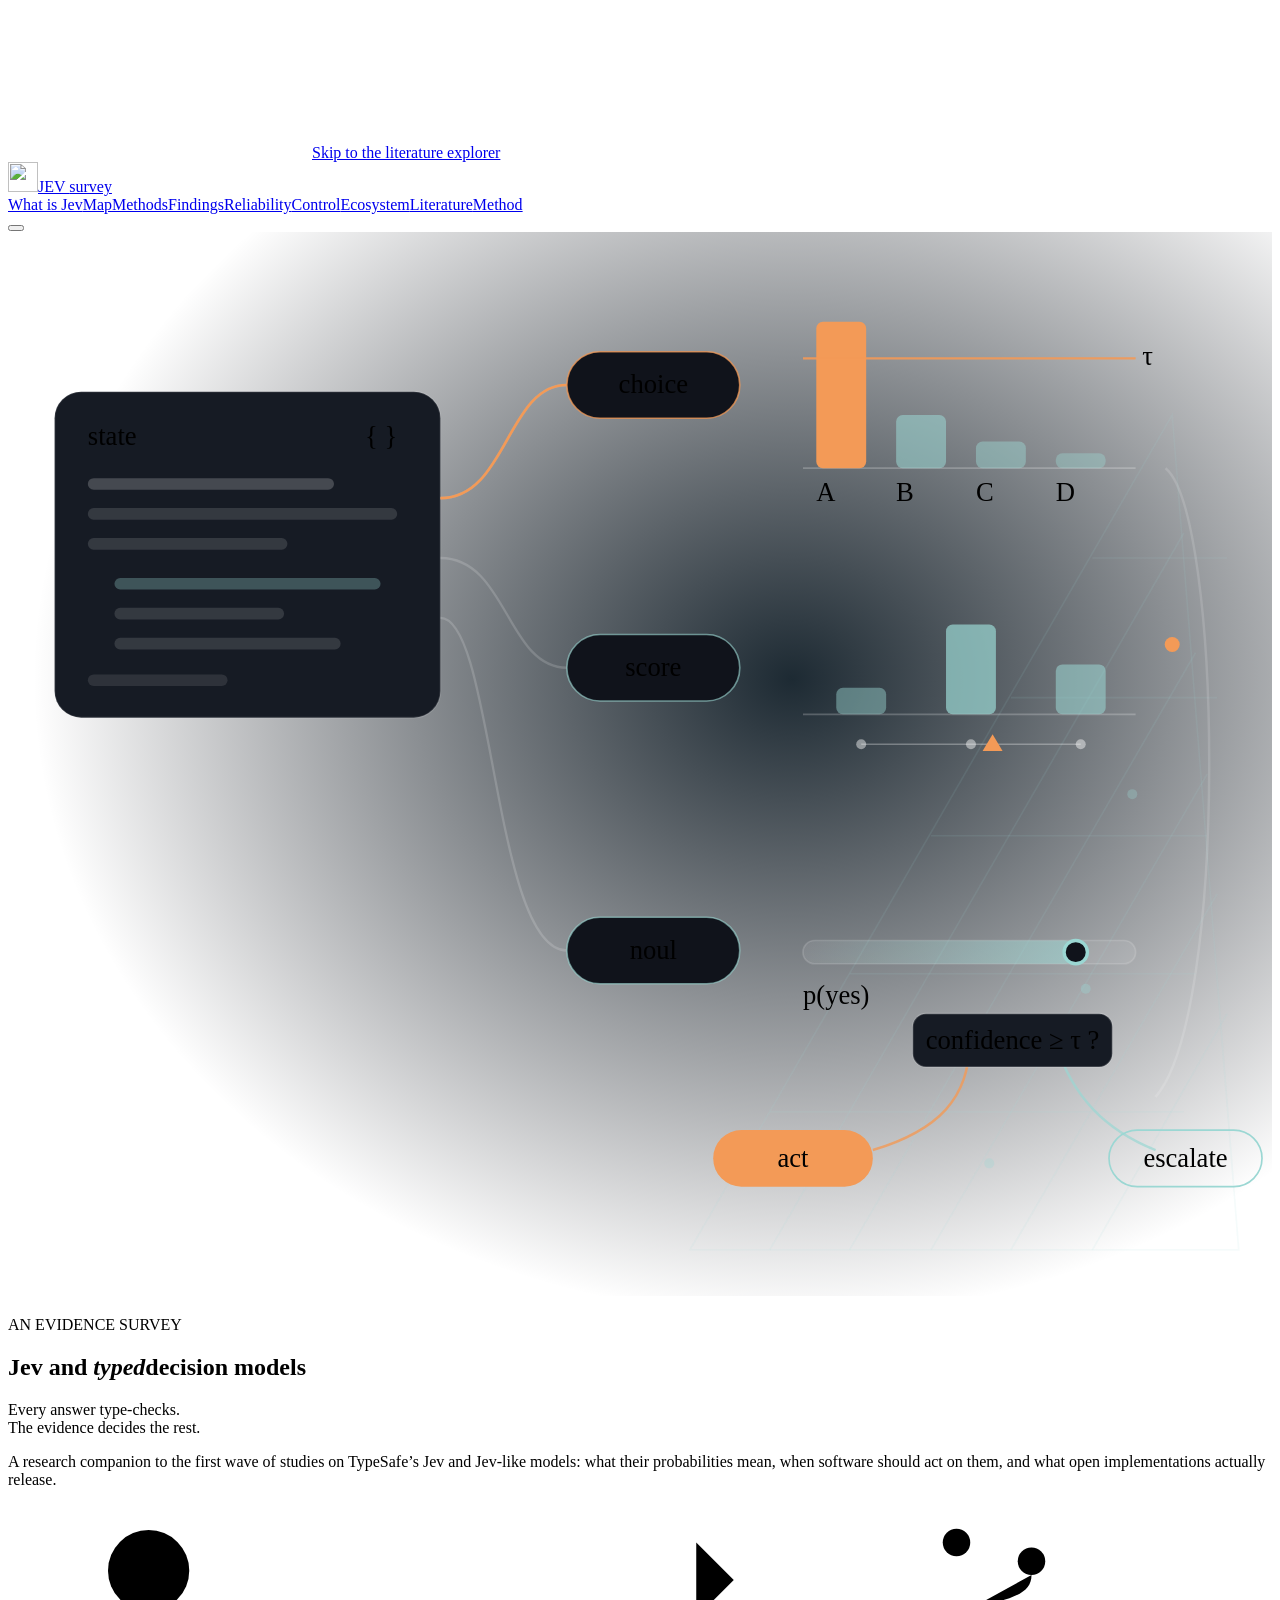
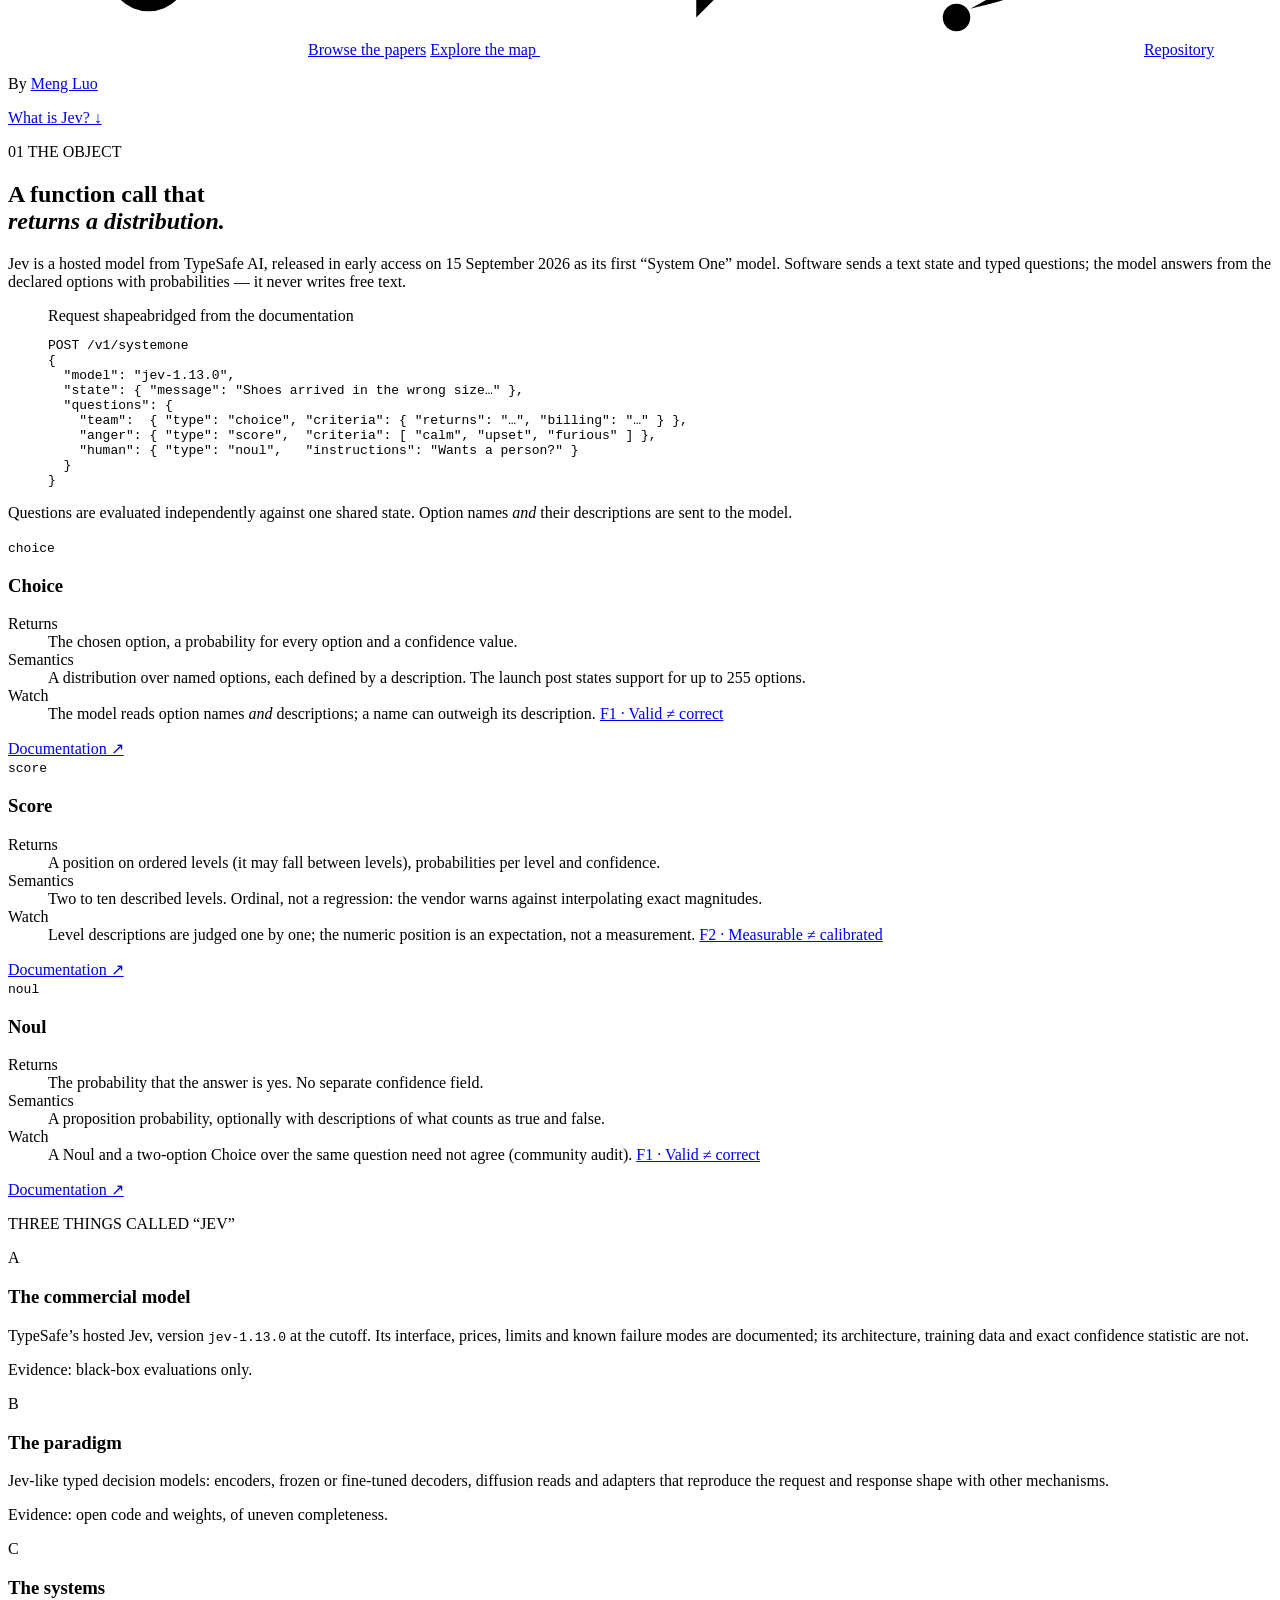
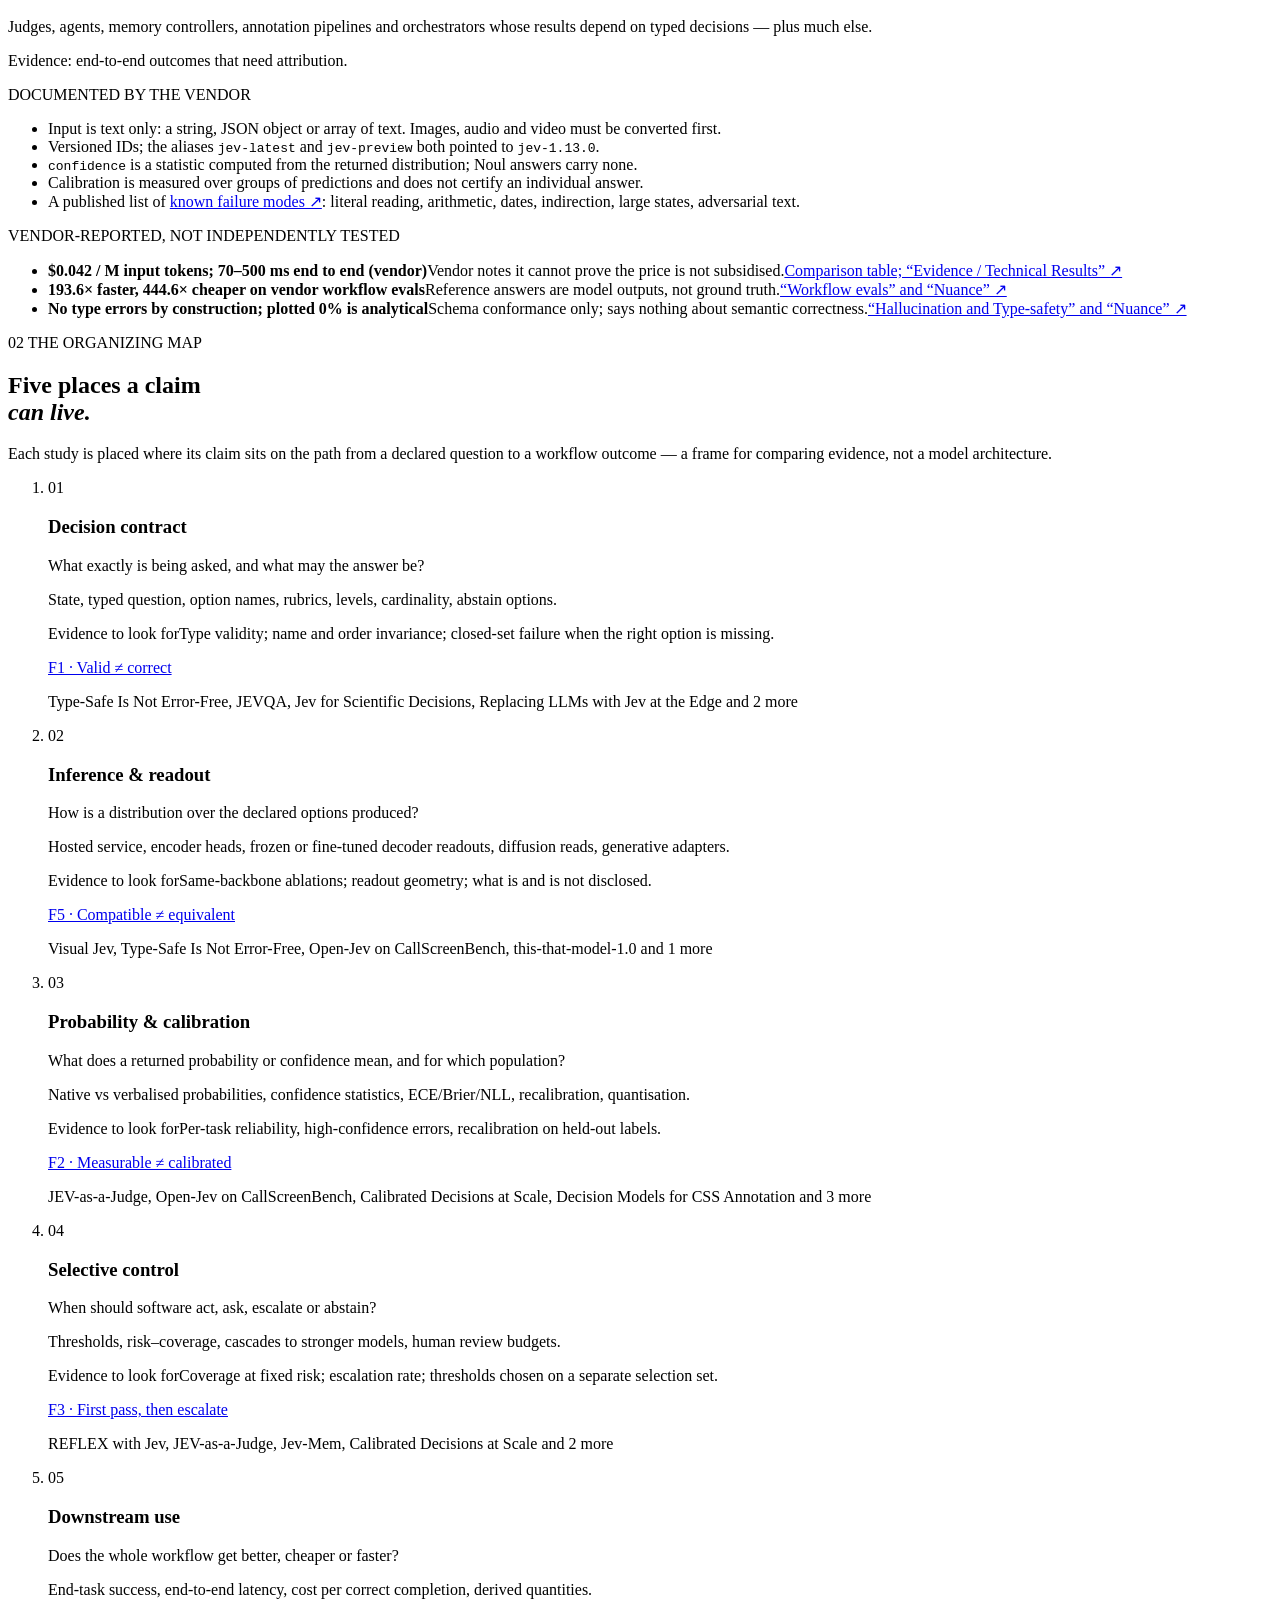
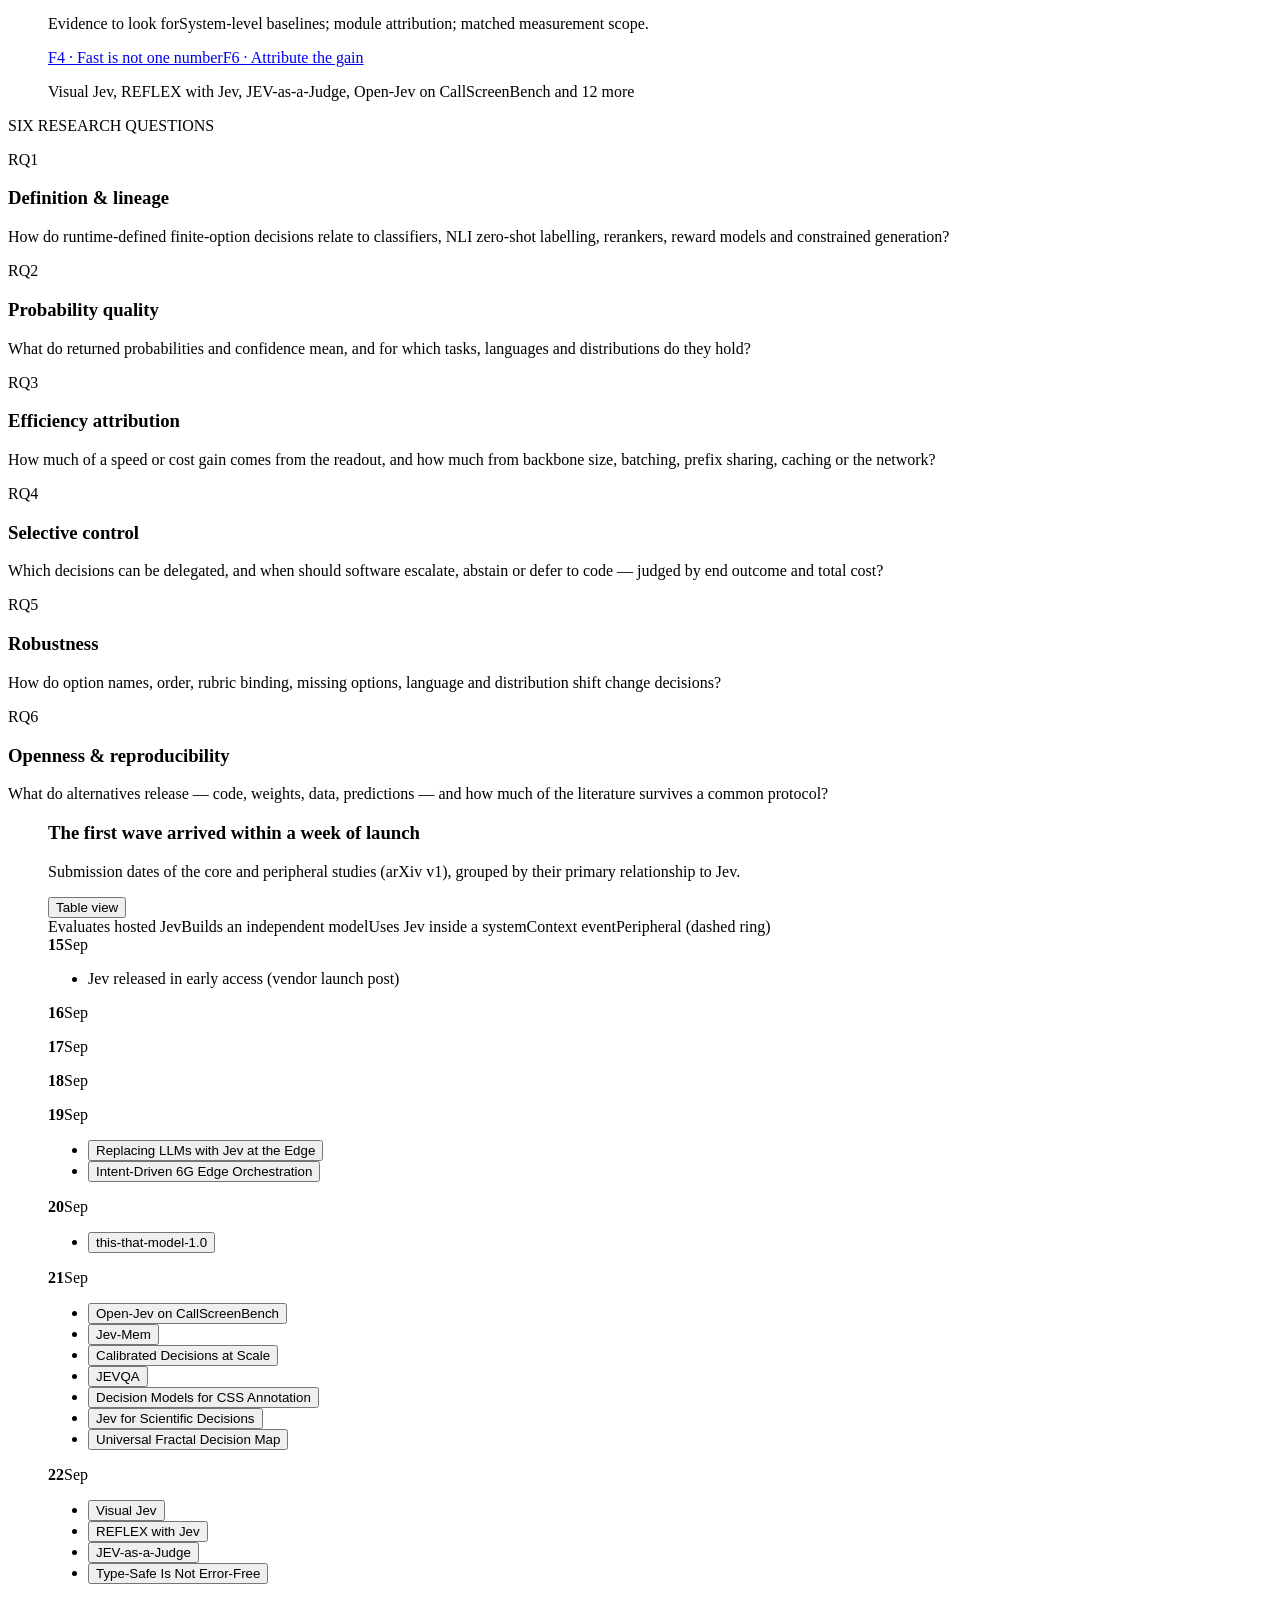
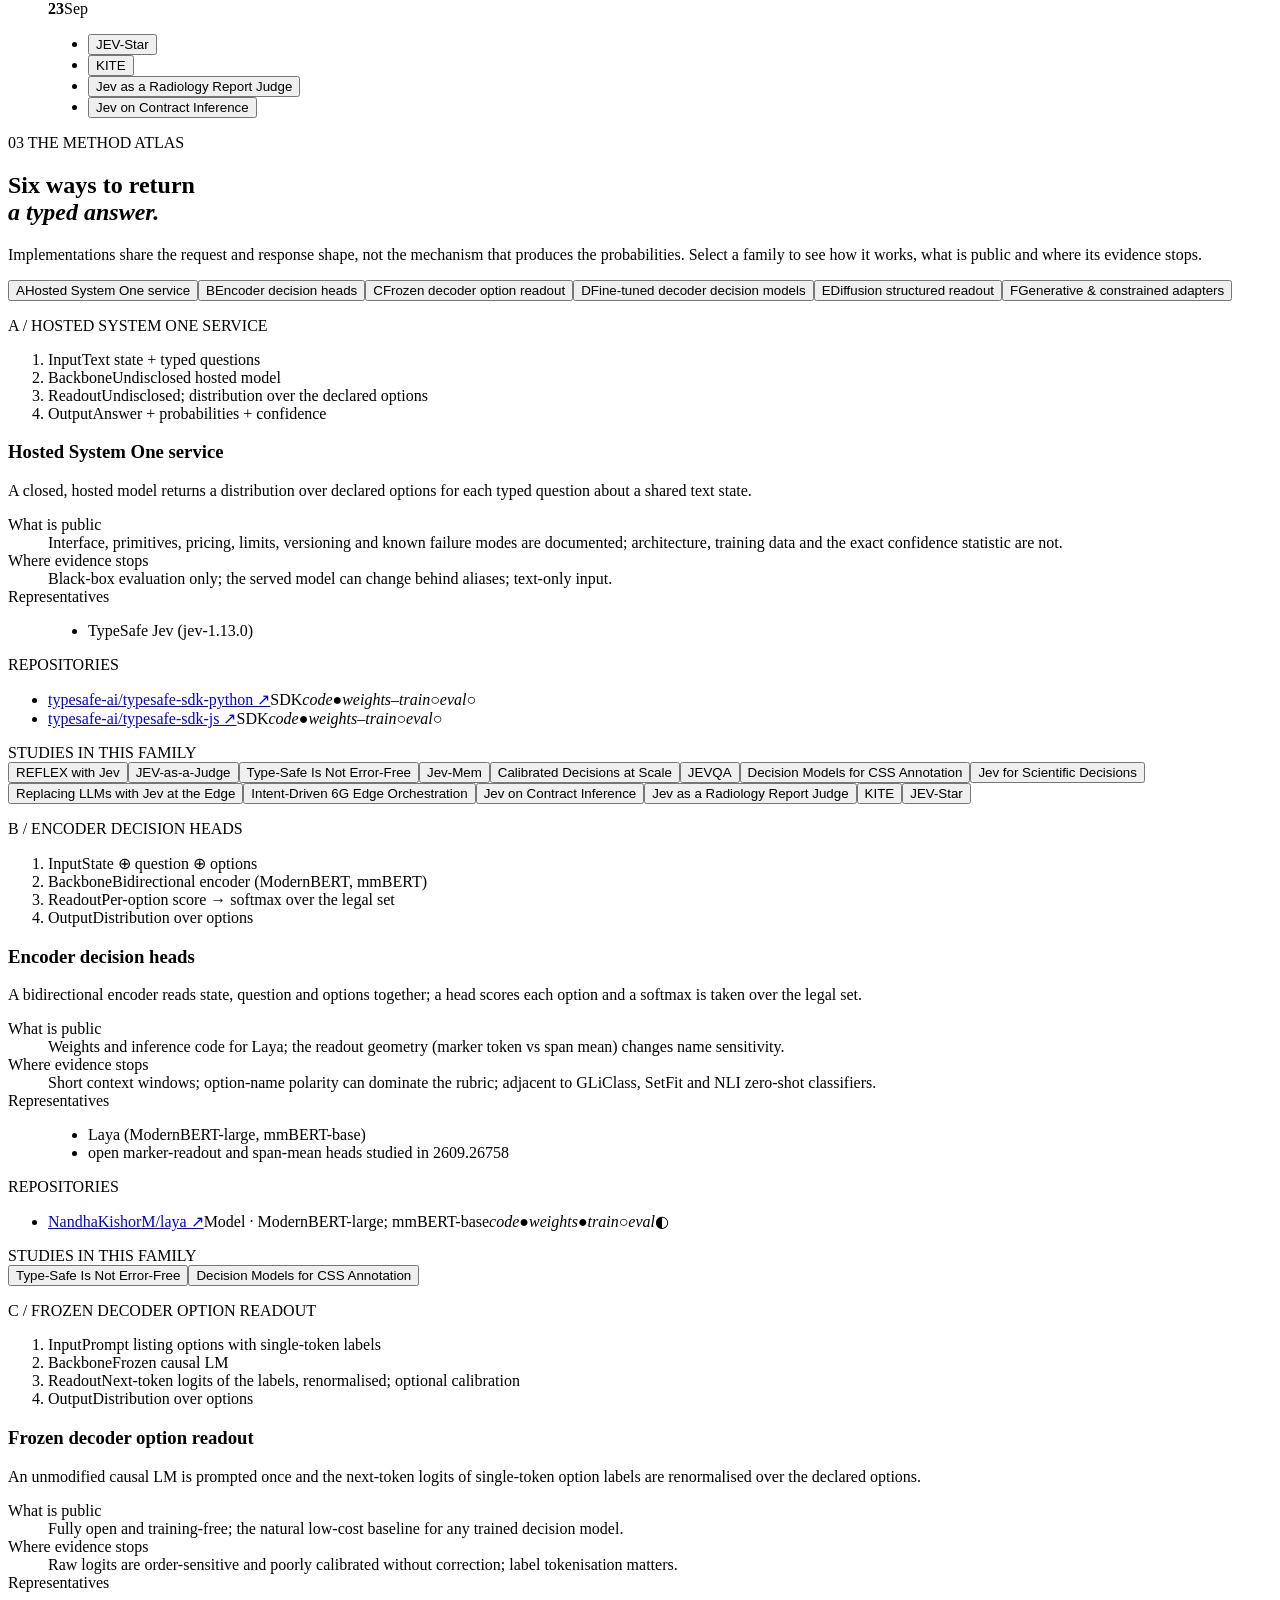
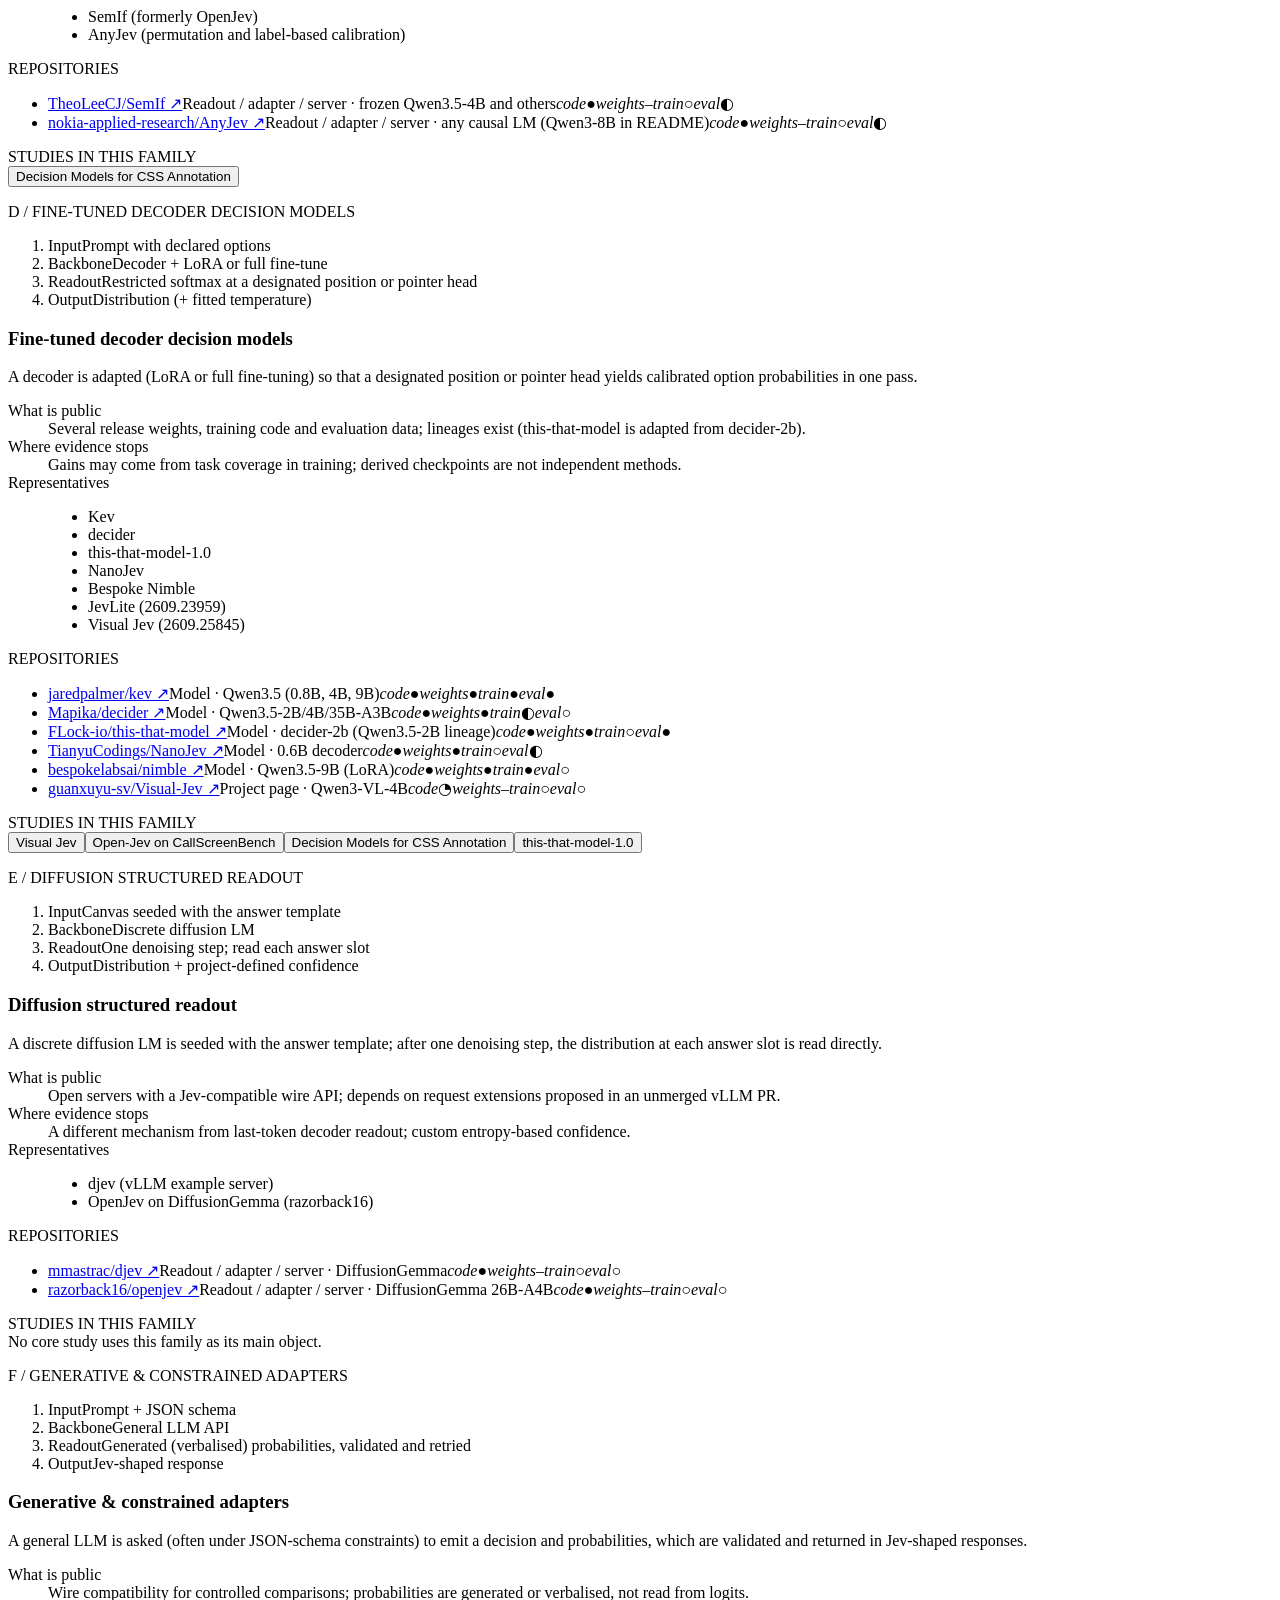
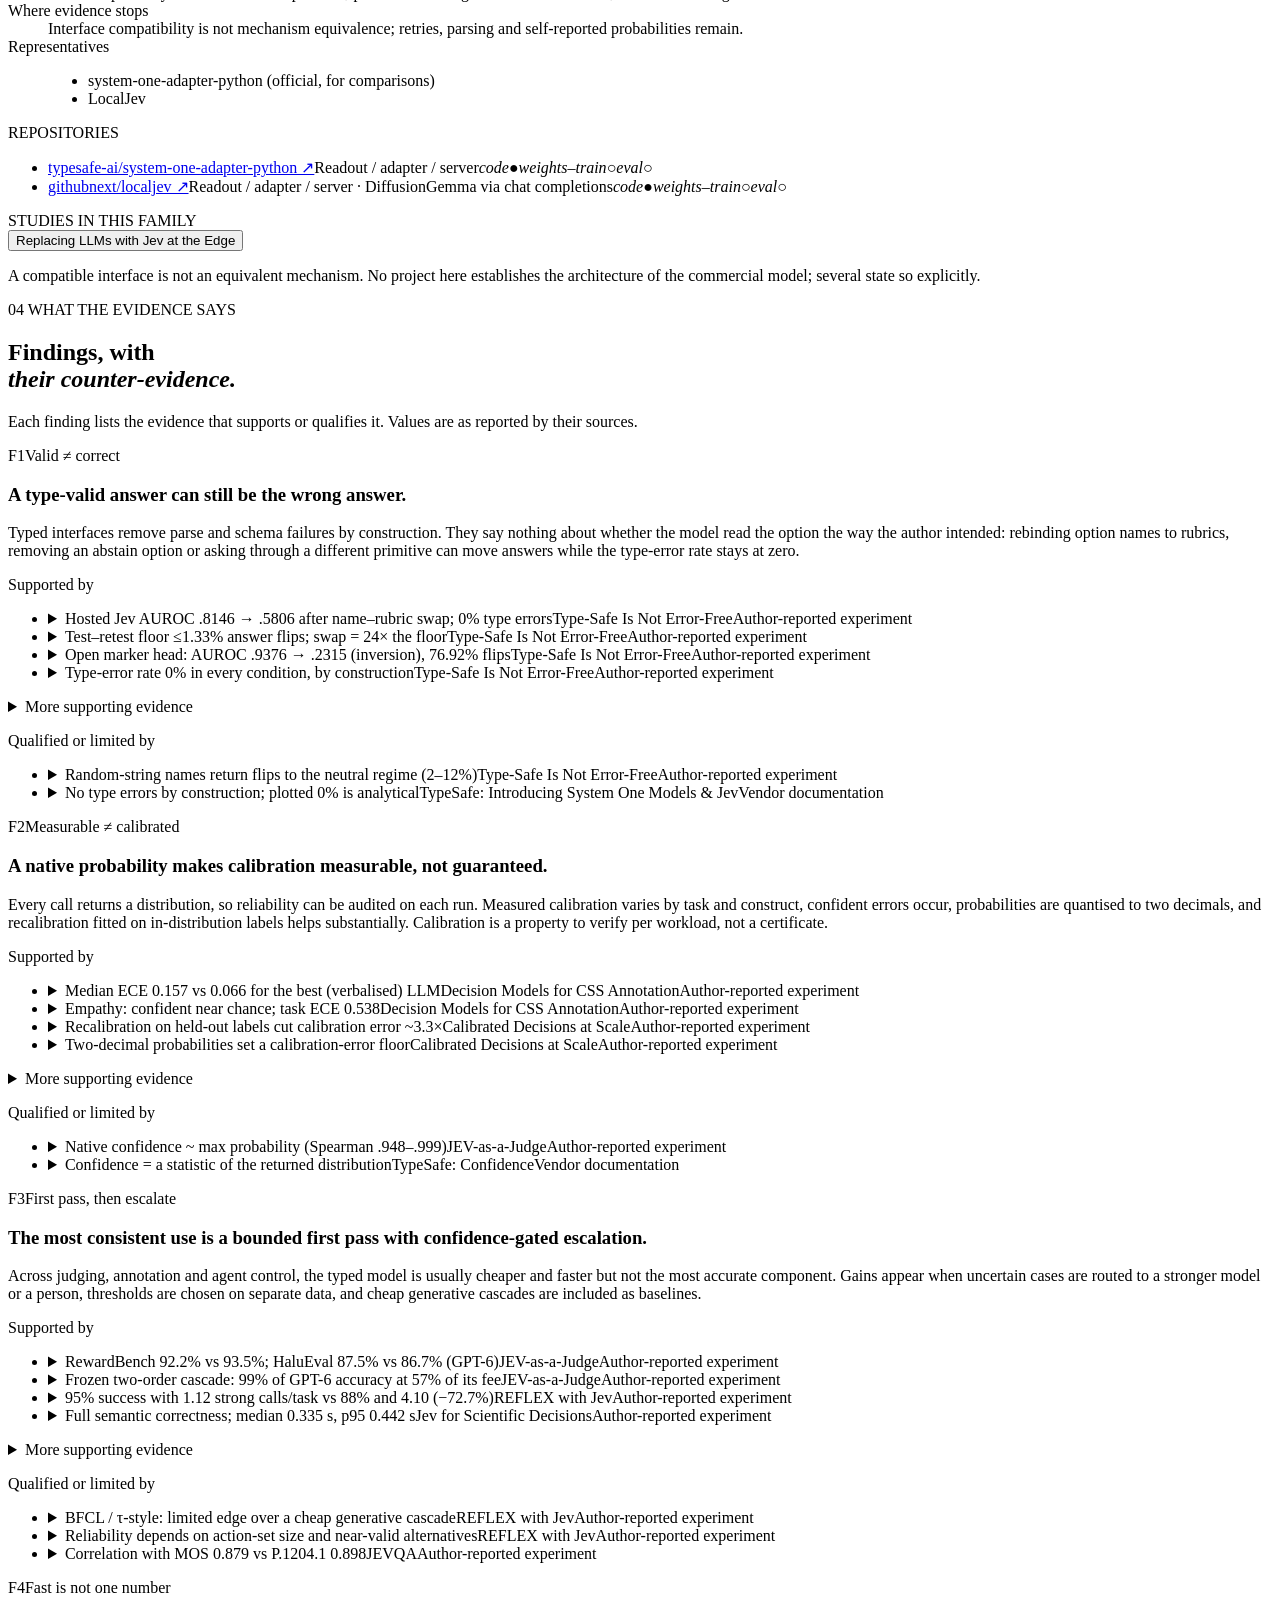
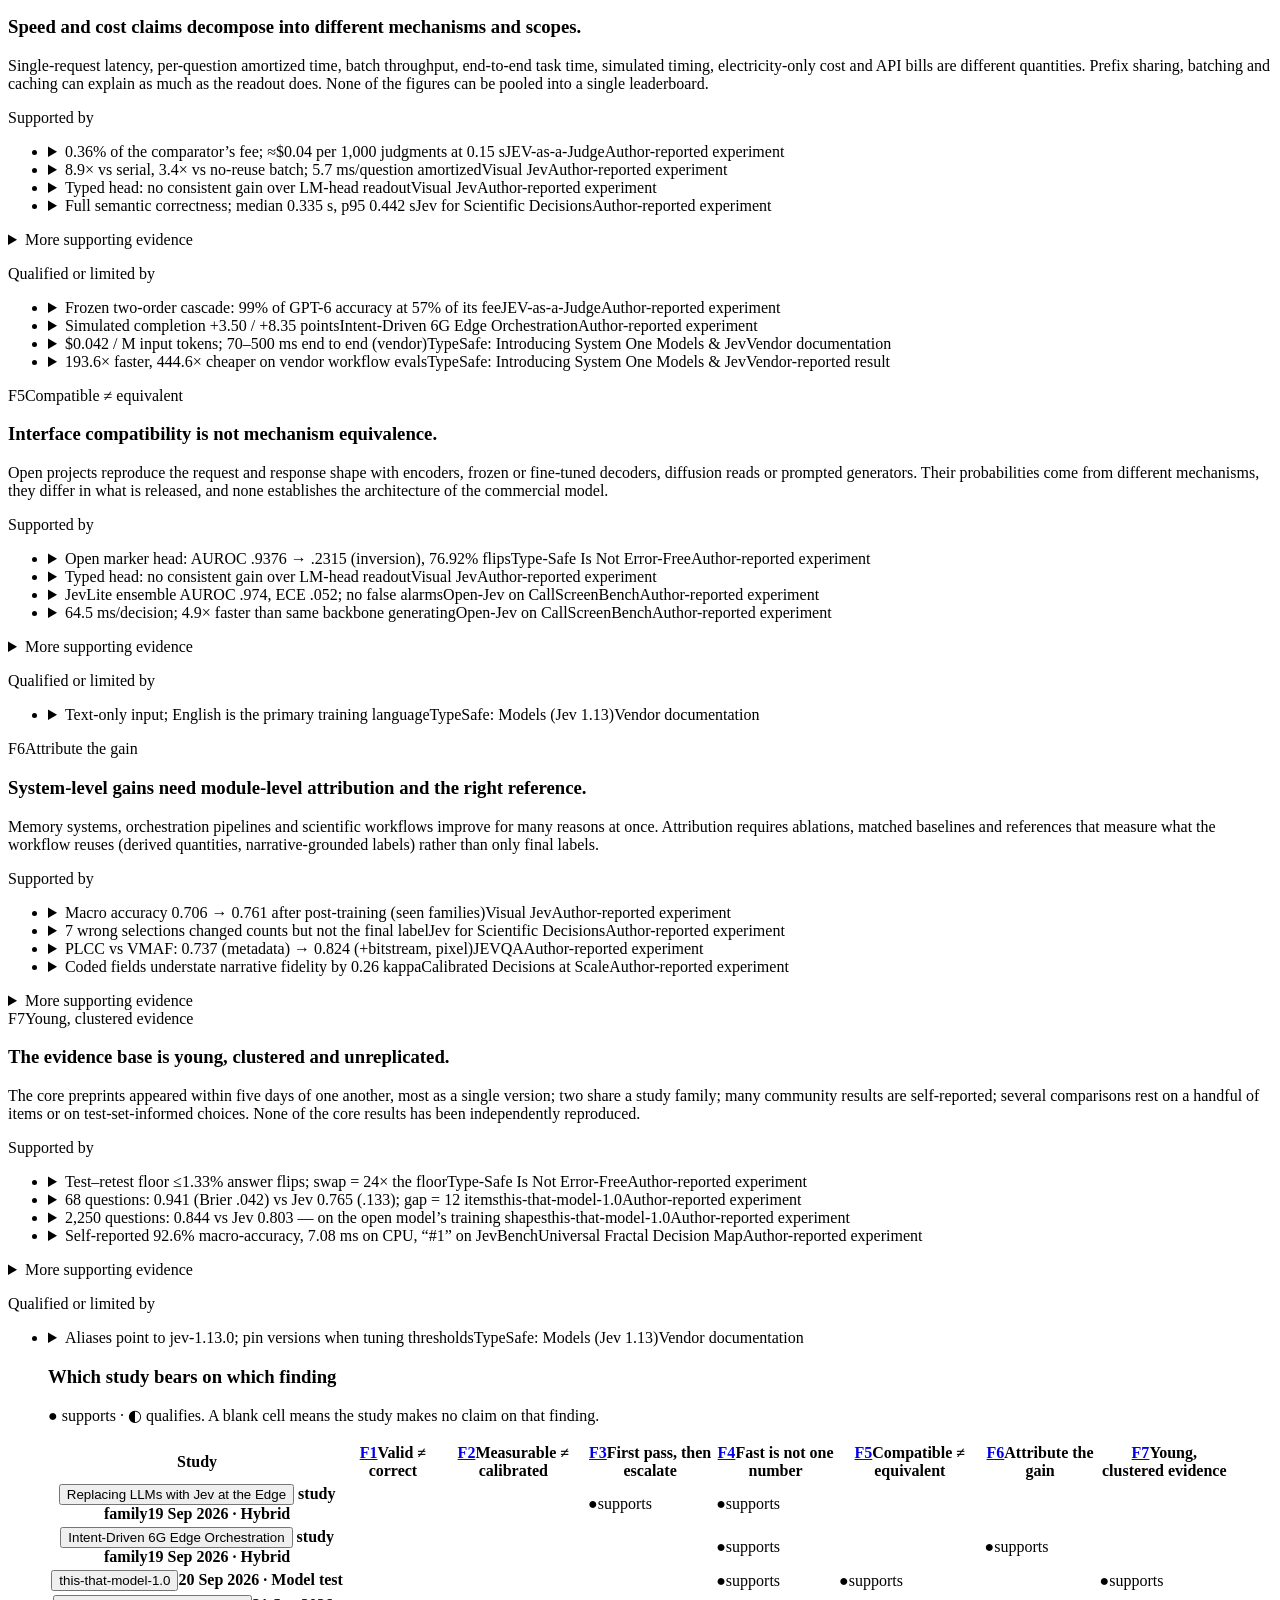
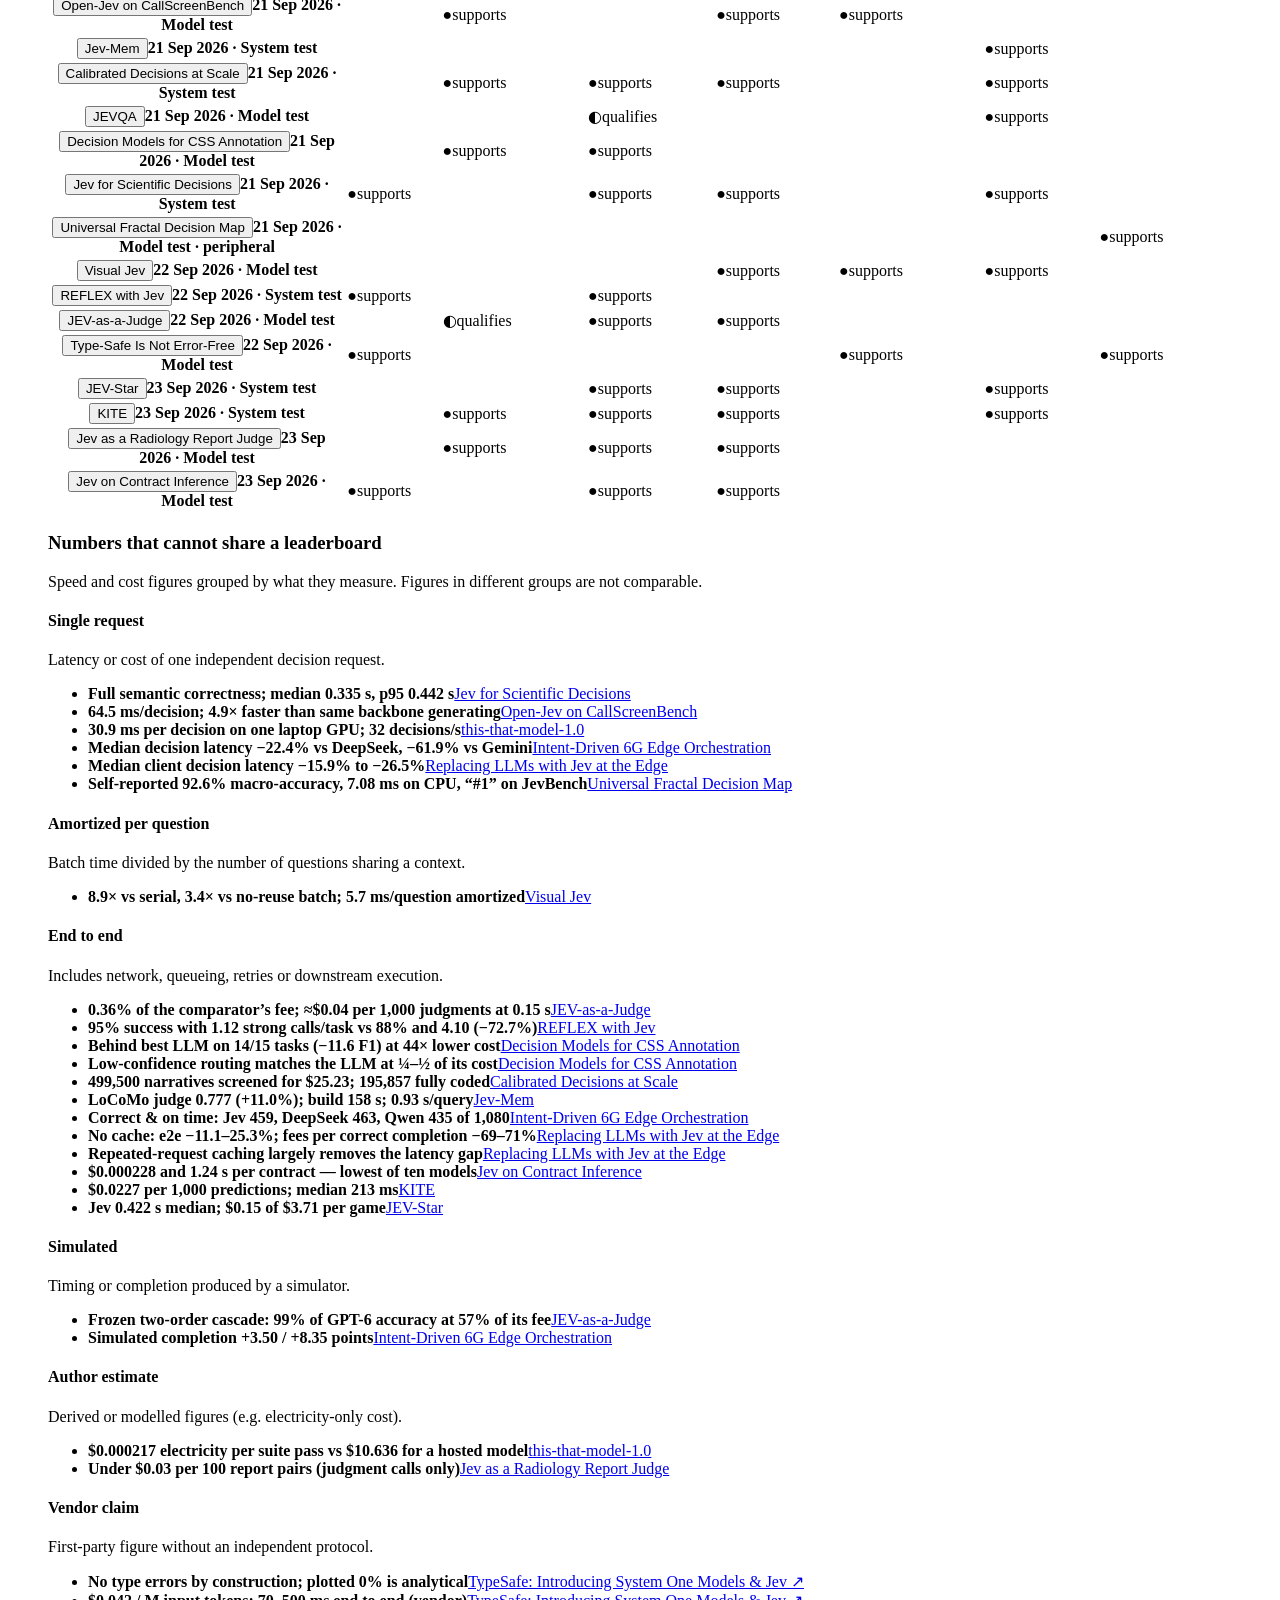
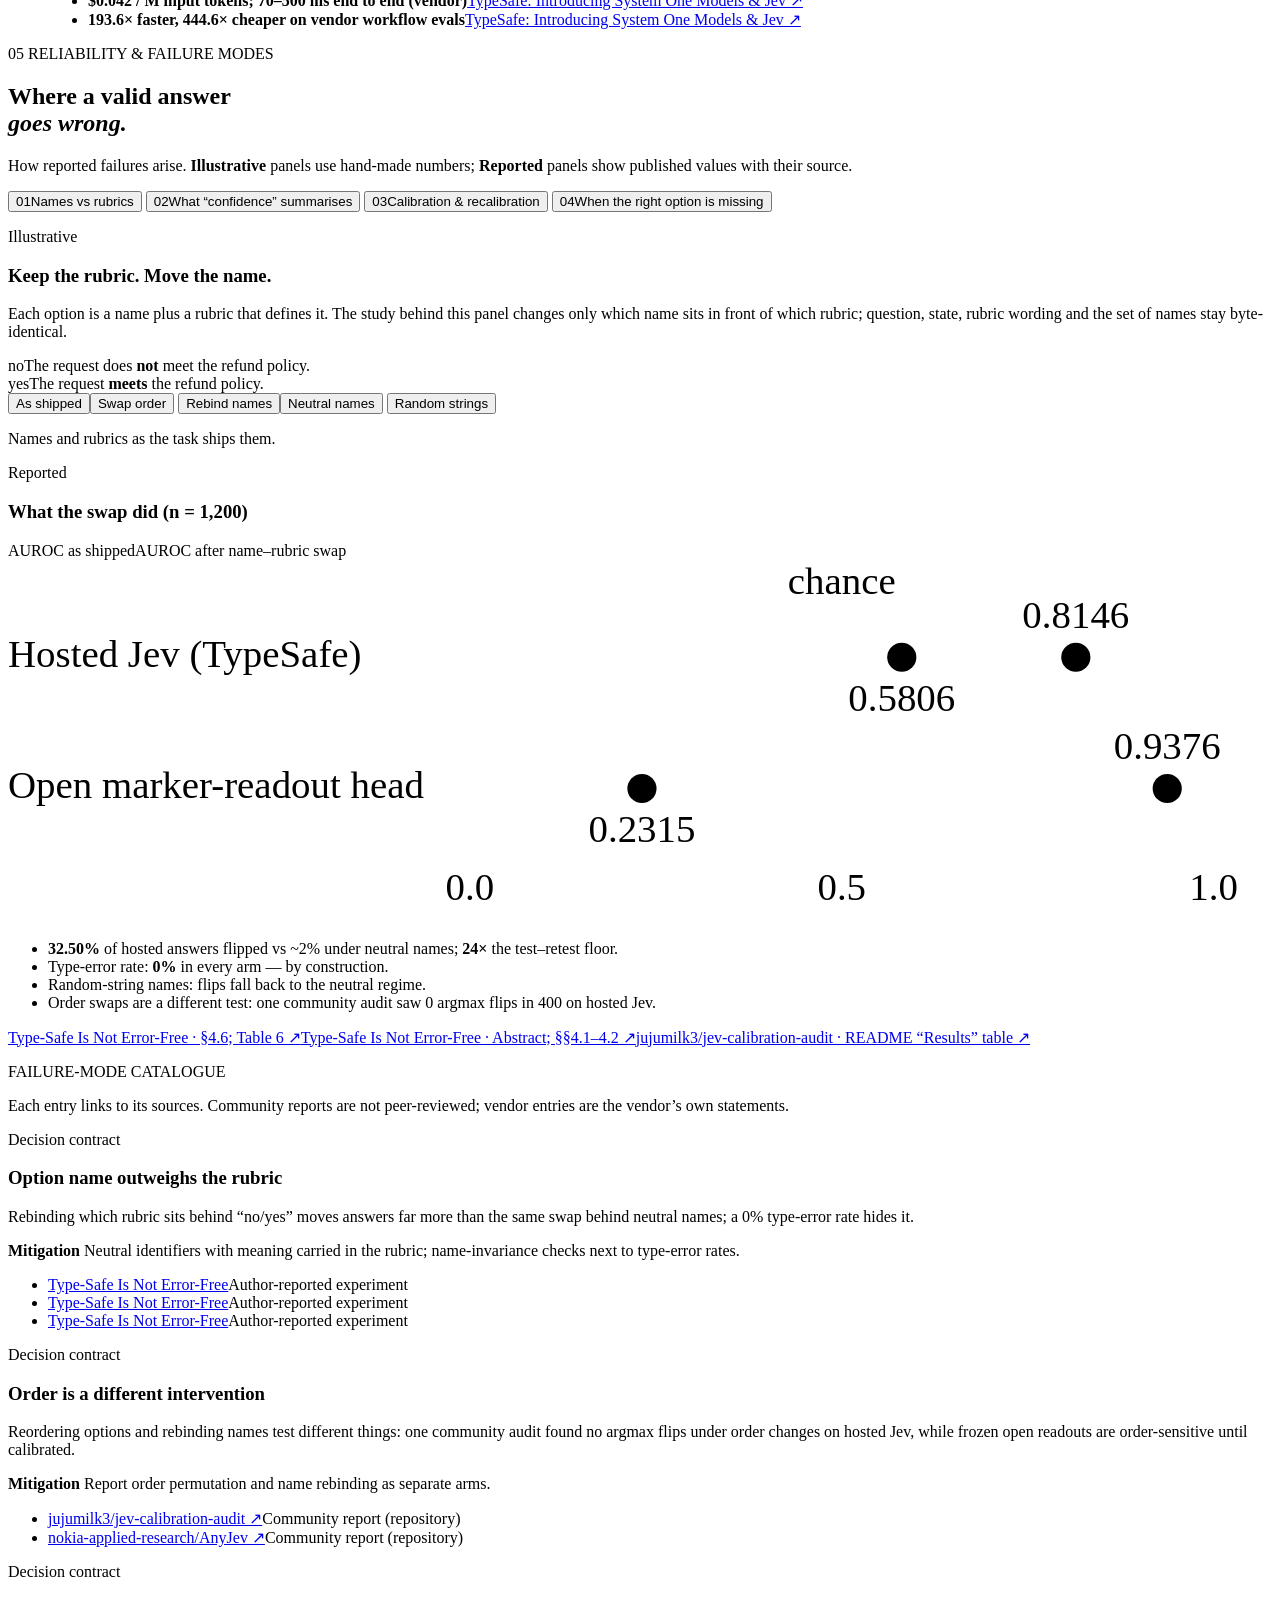
==== index.html @ f152bb75 "Add Jev application ecosystem survey" ====
<!doctype html>
<html lang="en">
<head>
  <meta charset="utf-8">
  <meta name="viewport" content="width=device-width, initial-scale=1">
  <meta name="theme-color" content="#0f1219">
  <title>Jev and Typed Decision Models · An Evidence Survey</title>
  <meta name="description" content="A research companion to Jev and Jev-like typed decision models: what their probabilities mean, when software should act on them, and what open implementations release.">
  <meta name="author" content="Meng Luo">
  <link rel="canonical" href="https://eurekaleo.github.io/awesome-jev-survey/">
  <meta property="og:title" content="Jev and Typed Decision Models">
  <meta property="og:description" content="An evidence survey of calibration, selective control and open implementations.">
  <meta property="og:type" content="website">
  <meta property="og:image" content="https://eurekaleo.github.io/awesome-jev-survey/assets/og-image.png">
  <meta name="twitter:card" content="summary_large_image">
  <link rel="icon" href="assets/favicon.svg" type="image/svg+xml">
  <link rel="preconnect" href="https://fonts.googleapis.com">
  <link rel="preconnect" href="https://fonts.gstatic.com" crossorigin>
  <link href="https://fonts.googleapis.com/css2?family=DM+Sans:opsz,wght@9..40,400;9..40,500;9..40,600;9..40,700&family=Space+Grotesk:wght@400;500;600&family=Instrument+Serif:ital@0;1&display=swap" rel="stylesheet">
  <script>document.documentElement.classList.add("js")</script>
  <link rel="stylesheet" href="site/site.css?v=d45fa6caa9">
  <script type="module" src="site/site.js?v=d45fa6caa9"></script>
</head>
<body>
  <svg class="svg-defs" xmlns="http://www.w3.org/2000/svg" aria-hidden="true"><defs>
    <symbol id="i-arrow" viewBox="0 0 24 24"><path d="M5 12h14m-6-6 6 6-6 6"/></symbol>
    <symbol id="i-north" viewBox="0 0 24 24"><path d="M7 17 17 7M8 7h9v9"/></symbol>
    <symbol id="i-search" viewBox="0 0 24 24"><circle cx="10.5" cy="10.5" r="6.5"/><path d="m16 16 5 5"/></symbol>
    <symbol id="i-paper" viewBox="0 0 24 24"><path d="M6 2h8l4 4v16H6zM14 2v5h5M9 12h6m-6 4h6"/></symbol>
    <symbol id="i-code" viewBox="0 0 24 24"><path d="m8 7-5 5 5 5m8-10 5 5-5 5"/></symbol>
    <symbol id="i-data" viewBox="0 0 24 24"><ellipse cx="12" cy="6" rx="7" ry="3"/><path d="M5 6v12c0 1.7 3.1 3 7 3s7-1.3 7-3V6M5 12c0 1.7 3.1 3 7 3s7-1.3 7-3"/></symbol>
    <symbol id="i-down" viewBox="0 0 24 24"><path d="M12 4v13m-6-6 6 6 6-6M5 20h14"/></symbol>
    <symbol id="i-close" viewBox="0 0 24 24"><path d="m6 6 12 12M18 6 6 18"/></symbol>
    <symbol id="i-copy" viewBox="0 0 24 24"><rect x="8" y="8" width="12" height="12" rx="2"/><path d="M16 8V5a1 1 0 0 0-1-1H5a1 1 0 0 0-1 1v10a1 1 0 0 0 1 1h3"/></symbol>
    <symbol id="i-git" viewBox="0 0 24 24"><circle cx="6" cy="6" r="2.2"/><circle cx="6" cy="18" r="2.2"/><circle cx="18" cy="9" r="2.2"/><path d="M6 8.2v7.6M18 11.2c0 3-3 3.8-9.8 5.4"/></symbol>
  </defs></svg>
  <a class="skip-link" href="#papers">Skip to the literature explorer</a>

  <header class="site-header">
    <div class="shell header-inner">
      <a class="brand" href="#top" aria-label="Jev Survey home"><img src="assets/logo.svg" width="30" height="30" alt=""><span>JEV <span class="brand-sub">survey</span></span></a>
      <nav class="site-nav" aria-label="Primary navigation">
        <a href="#what">What is Jev</a><a href="#map">Map</a><a href="#atlas">Methods</a><a href="#findings">Findings</a><a href="#reliability">Reliability</a><a href="#control">Control</a><a href="#ecosystem">Ecosystem</a><a href="#papers">Literature</a><a href="#method">Method</a>
      </nav>
      <button id="menu-toggle" class="menu-toggle" aria-label="Open navigation" aria-expanded="false" aria-controls="mobile-nav"><span></span><span></span></button>
    </div>
    <nav id="mobile-nav" class="mobile-nav" aria-label="Mobile navigation" hidden>
      <a href="#what">What is Jev</a><a href="#map">Research map</a><a href="#atlas">Method atlas</a><a href="#findings">Findings</a><a href="#reliability">Reliability</a><a href="#control">Selective control</a><a href="#ecosystem">Open ecosystem</a><a href="#papers">Literature</a><a href="#method">Method &amp; data</a>
    </nav>
  </header>

  <main id="top">
    <!-- HERO ----------------------------------------------------------- -->
    <section class="hero" aria-labelledby="hero-title">
      <div class="hero-art" aria-hidden="true"><svg class="hero-svg" viewBox="0 0 760 640" xmlns="http://www.w3.org/2000/svg" focusable="false">
  <defs>
    <linearGradient id="hg-fade" x1="0" x2="1" y1="0" y2="0"><stop offset="0" stop-color="#9bd7d3" stop-opacity="0"/><stop offset="1" stop-color="#9bd7d3" stop-opacity=".55"/></linearGradient>
    <radialGradient id="hg-glow" cx=".62" cy=".42" r=".6"><stop offset="0" stop-color="#1d2a33"/><stop offset="1" stop-color="#0f1219" stop-opacity="0"/></radialGradient>
  </defs>
  <rect width="760" height="640" fill="url(#hg-glow)"/>
  <!-- probability simplex, faint -->
  <g class="hg-simplex" stroke="#9bd7d3" stroke-opacity=".10" fill="none">
    <path d="M410 612 L700 110 L740 612 Z"/>
    <path d="M458 529 L707 529 M506 446 L714 446 M555 363 L721 363 M603 280 L727 280 M652 196 L733 196"/>
    <path d="M458 612 L707 181 M506 612 L714 253 M555 612 L721 326 M603 612 L727 398 M652 612 L733 470"/>
  </g>
  <g class="hg-points">
    <circle cx="611" cy="492" r="3" fill="#9bd7d3" fill-opacity=".35"/><circle cx="648" cy="455" r="3" fill="#9bd7d3" fill-opacity=".35"/>
    <circle cx="590" cy="560" r="3" fill="#9bd7d3" fill-opacity=".3"/><circle cx="676" cy="338" r="3" fill="#9bd7d3" fill-opacity=".3"/>
    <circle cx="700" cy="248" r="4.5" fill="#f39a57" class="hg-pulse"/>
  </g>

  <!-- state card -->
  <g class="hg-state" transform="translate(28 96)">
    <rect width="232" height="196" rx="16" fill="#161b24" stroke="#ffffff" stroke-opacity=".12"/>
    <text x="20" y="32" class="hg-mono">state</text>
    <text x="206" y="32" class="hg-mono hg-dim" text-anchor="end">{ }</text>
    <rect x="20" y="52" width="148" height="7" rx="3.5" fill="#ffffff" fill-opacity=".20"/>
    <rect x="20" y="70" width="186" height="7" rx="3.5" fill="#ffffff" fill-opacity=".13"/>
    <rect x="20" y="88" width="120" height="7" rx="3.5" fill="#ffffff" fill-opacity=".13"/>
    <rect x="36" y="112" width="160" height="7" rx="3.5" fill="#9bd7d3" fill-opacity=".30"/>
    <rect x="36" y="130" width="102" height="7" rx="3.5" fill="#ffffff" fill-opacity=".13"/>
    <rect x="36" y="148" width="136" height="7" rx="3.5" fill="#ffffff" fill-opacity=".13"/>
    <rect x="20" y="170" width="84" height="7" rx="3.5" fill="#ffffff" fill-opacity=".10"/>
  </g>

  <!-- connectors state -> questions -->
  <g fill="none" stroke="#ffffff" stroke-opacity=".16" stroke-width="1.4">
    <path d="M260 160 C 300 160, 300 92, 336 92"/>
    <path d="M260 196 C 300 196, 300 262, 336 262"/>
    <path d="M260 232 C 292 232, 292 432, 336 432"/>
  </g>
  <g fill="none" stroke="#f39a57" stroke-width="1.6" class="hg-flow">
    <path d="M260 160 C 300 160, 300 92, 336 92"/>
  </g>

  <!-- typed questions -->
  <g class="hg-q" transform="translate(336 72)">
    <rect width="104" height="40" rx="20" fill="#10131b" stroke="#f39a57" stroke-opacity=".75"/>
    <text x="52" y="25" text-anchor="middle" class="hg-mono hg-accent">choice</text>
  </g>
  <g class="hg-q" transform="translate(336 242)">
    <rect width="104" height="40" rx="20" fill="#10131b" stroke="#9bd7d3" stroke-opacity=".6"/>
    <text x="52" y="25" text-anchor="middle" class="hg-mono">score</text>
  </g>
  <g class="hg-q" transform="translate(336 412)">
    <rect width="104" height="40" rx="20" fill="#10131b" stroke="#9bd7d3" stroke-opacity=".6"/>
    <text x="52" y="25" text-anchor="middle" class="hg-mono">noul</text>
  </g>

  <!-- choice: distribution over declared options -->
  <g transform="translate(478 32)">
    <path d="M0 110 H200" stroke="#ffffff" stroke-opacity=".22"/>
    <rect class="hg-bar" x="8" y="22" width="30" height="88" rx="4" fill="#f39a57"/>
    <rect class="hg-bar" x="56" y="78" width="30" height="32" rx="4" fill="#9bd7d3" fill-opacity=".55"/>
    <rect class="hg-bar" x="104" y="94" width="30" height="16" rx="4" fill="#9bd7d3" fill-opacity=".45"/>
    <rect class="hg-bar" x="152" y="101" width="30" height="9" rx="4" fill="#9bd7d3" fill-opacity=".38"/>
    <path d="M0 44 H200" stroke="#f39a57" stroke-width="1.3" stroke-opacity=".9"/>
    <text x="204" y="48" class="hg-mono hg-accent hg-small">τ</text>
    <text x="8" y="130" class="hg-mono hg-dim hg-small">A</text><text x="56" y="130" class="hg-mono hg-dim hg-small">B</text>
    <text x="104" y="130" class="hg-mono hg-dim hg-small">C</text><text x="152" y="130" class="hg-mono hg-dim hg-small">D</text>
  </g>

  <!-- score: ordered levels -->
  <g transform="translate(478 214)">
    <path d="M0 76 H200" stroke="#ffffff" stroke-opacity=".22"/>
    <rect class="hg-bar" x="20" y="60" width="30" height="16" rx="4" fill="#9bd7d3" fill-opacity=".45"/>
    <rect class="hg-bar" x="86" y="22" width="30" height="54" rx="4" fill="#9bd7d3" fill-opacity=".7"/>
    <rect class="hg-bar" x="152" y="46" width="30" height="30" rx="4" fill="#9bd7d3" fill-opacity=".55"/>
    <path d="M35 94 H167" stroke="#ffffff" stroke-opacity=".3"/>
    <circle cx="35" cy="94" r="3" fill="#ffffff" fill-opacity=".45"/><circle cx="101" cy="94" r="3" fill="#ffffff" fill-opacity=".45"/><circle cx="167" cy="94" r="3" fill="#ffffff" fill-opacity=".45"/>
    <path d="M114 86 l6 10 h-12 z" fill="#f39a57" transform="translate(0 2)"/>
  </g>

  <!-- noul: probability of yes -->
  <g transform="translate(478 418)">
    <rect x="0" y="8" width="200" height="14" rx="7" fill="#ffffff" fill-opacity=".08" stroke="#ffffff" stroke-opacity=".15"/>
    <rect class="hg-fill" x="0" y="8" width="164" height="14" rx="7" fill="url(#hg-fade)"/>
    <circle cx="164" cy="15" r="7" fill="#10131b" stroke="#9bd7d3" stroke-width="2"/>
    <text x="0" y="46" class="hg-mono hg-dim hg-small">p(yes)</text>
  </g>

  <!-- gate and outcomes -->
  <g fill="none" stroke-width="1.5">
    <path d="M696 142 C 730 170, 734 470, 690 520" stroke="#ffffff" stroke-opacity=".14"/>
    <path d="M578 488 C 578 520, 560 540, 520 552" stroke="#f39a57" stroke-opacity=".8"/>
    <path d="M630 488 C 640 520, 660 540, 690 552" stroke="#9bd7d3" stroke-opacity=".7"/>
  </g>
  <g transform="translate(544 470)">
    <rect width="120" height="32" rx="8" fill="#161b24" stroke="#ffffff" stroke-opacity=".18"/>
    <text x="60" y="21" text-anchor="middle" class="hg-mono hg-small">confidence ≥ τ ?</text>
  </g>
  <g transform="translate(424 540)">
    <rect width="96" height="34" rx="17" fill="#f39a57"/>
    <text x="48" y="22" text-anchor="middle" class="hg-mono hg-ink">act</text>
  </g>
  <g transform="translate(662 540)">
    <rect width="92" height="34" rx="17" fill="none" stroke="#9bd7d3"/>
    <text x="46" y="22" text-anchor="middle" class="hg-mono">escalate</text>
  </g>
</svg>
</div>
      <div class="shell hero-inner">
        <div class="hero-copy">
          <p class="eyebrow"><span class="eyebrow-rule"></span>AN EVIDENCE SURVEY</p>
          <h1 id="hero-title">Jev and <em>typed</em><span>decision models</span></h1>
          <p class="hero-statement">Every answer type-checks.<br>The evidence decides the rest.</p>
          <p class="hero-description">A research companion to the first wave of studies on TypeSafe’s Jev and Jev-like models: what their probabilities mean, when software should act on them, and what open implementations actually release.</p>
          <div class="hero-actions">
            <a class="button button-primary" href="#papers"><svg class="icon"><use href="#i-search"/></svg>Browse the papers</a>
            <a class="button button-ghost" href="#map">Explore the map <svg class="icon"><use href="#i-arrow"/></svg></a>
            <a class="button button-ghost" href="https://github.com/Eurekaleo/awesome-jev-survey"><svg class="icon"><use href="#i-git"/></svg>Repository</a>
          </div>
          <p class="publication-note">By <a href="https://eurekaleo.github.io/" rel="author">Meng Luo</a></p>
        </div>
      </div>
      <div class="shell hero-bottom">
        <a class="scroll-cue" href="#what">What is Jev? <span aria-hidden="true">↓</span></a>
      </div>
    </section>

    <!-- 01 WHAT IS JEV --------------------------------------------------- -->
    <section id="what" class="what section-light" aria-labelledby="what-title">
      <div class="shell">
        <div class="section-heading">
          <div><p class="section-label"><span>01</span> THE OBJECT</p><h2 id="what-title">A function call that<br><em>returns a distribution.</em></h2></div>
          <p>Jev is a hosted model from TypeSafe AI, released in early access on 15 September 2026 as its first “System One” model. Software sends a text state and typed questions; the model answers from the declared options with probabilities — it never writes free text.</p>
        </div>
        <div class="what-grid">
          <div class="what-request">
            <figure class="code-card">
              <figcaption><span>Request shape</span><span>abridged from the documentation</span></figcaption>
<pre><code><span class="tk">POST</span> /v1/systemone
{
  <span class="k">"model"</span>: <span class="s">"jev-1.13.0"</span>,
  <span class="k">"state"</span>: { <span class="k">"message"</span>: <span class="s">"Shoes arrived in the wrong size…"</span> },
  <span class="k">"questions"</span>: {
    <span class="k">"team"</span>:  { <span class="k">"type"</span>: <span class="s">"choice"</span>, <span class="k">"criteria"</span>: { <span class="k">"returns"</span>: <span class="s">"…"</span>, <span class="k">"billing"</span>: <span class="s">"…"</span> } },
    <span class="k">"anger"</span>: { <span class="k">"type"</span>: <span class="s">"score"</span>,  <span class="k">"criteria"</span>: [ <span class="s">"calm"</span>, <span class="s">"upset"</span>, <span class="s">"furious"</span> ] },
    <span class="k">"human"</span>: { <span class="k">"type"</span>: <span class="s">"noul"</span>,   <span class="k">"instructions"</span>: <span class="s">"Wants a person?"</span> }
  }
}</code></pre>
            </figure>
            <p class="fine">Questions are evaluated independently against one shared state. Option names <em>and</em> their descriptions are sent to the model.</p>
          </div>
          <div class="primitive-list"><article class="primitive"><div class="prim-head"><code>choice</code><h3>Choice</h3></div>
<dl><div><dt>Returns</dt><dd>The chosen option, a probability for every option and a confidence value.</dd></div><div><dt>Semantics</dt><dd>A distribution over named options, each defined by a description. The launch post states support for up to 255 options.</dd></div>
<div><dt>Watch</dt><dd>The model reads option names <em>and</em> descriptions; a name can outweigh its description. <a class="finding-chip" href="#finding-F1">F1 · Valid ≠ correct</a></dd></div></dl>
<a class="doc-link" href="https://docs.typesafe.ai/primitives/choice" target="_blank" rel="noopener noreferrer">Documentation ↗</a></article>
<article class="primitive"><div class="prim-head"><code>score</code><h3>Score</h3></div>
<dl><div><dt>Returns</dt><dd>A position on ordered levels (it may fall between levels), probabilities per level and confidence.</dd></div><div><dt>Semantics</dt><dd>Two to ten described levels. Ordinal, not a regression: the vendor warns against interpolating exact magnitudes.</dd></div>
<div><dt>Watch</dt><dd>Level descriptions are judged one by one; the numeric position is an expectation, not a measurement. <a class="finding-chip" href="#finding-F2">F2 · Measurable ≠ calibrated</a></dd></div></dl>
<a class="doc-link" href="https://docs.typesafe.ai/primitives/score" target="_blank" rel="noopener noreferrer">Documentation ↗</a></article>
<article class="primitive"><div class="prim-head"><code>noul</code><h3>Noul</h3></div>
<dl><div><dt>Returns</dt><dd>The probability that the answer is yes. No separate confidence field.</dd></div><div><dt>Semantics</dt><dd>A proposition probability, optionally with descriptions of what counts as true and false.</dd></div>
<div><dt>Watch</dt><dd>A Noul and a two-option Choice over the same question need not agree (community audit). <a class="finding-chip" href="#finding-F1">F1 · Valid ≠ correct</a></dd></div></dl>
<a class="doc-link" href="https://docs.typesafe.ai/primitives/noul" target="_blank" rel="noopener noreferrer">Documentation ↗</a></article></div>
        </div>

        <div class="three-objects">
          <p class="aside-caption">THREE THINGS CALLED “JEV”</p>
          <div class="objects-grid">
            <article><span class="obj-n">A</span><h3>The commercial model</h3><p>TypeSafe’s hosted Jev, version <code>jev-1.13.0</code> at the cutoff. Its interface, prices, limits and known failure modes are documented; its architecture, training data and exact confidence statistic are not.</p><p class="obj-foot">Evidence: black-box evaluations only.</p></article>
            <article><span class="obj-n">B</span><h3>The paradigm</h3><p>Jev-like typed decision models: encoders, frozen or fine-tuned decoders, diffusion reads and adapters that reproduce the request and response shape with other mechanisms.</p><p class="obj-foot">Evidence: open code and weights, of uneven completeness.</p></article>
            <article><span class="obj-n">C</span><h3>The systems</h3><p>Judges, agents, memory controllers, annotation pipelines and orchestrators whose results depend on typed decisions — plus much else.</p><p class="obj-foot">Evidence: end-to-end outcomes that need attribution.</p></article>
          </div>
        </div>

        <div class="docs-split">
          <div>
            <p class="aside-caption">DOCUMENTED BY THE VENDOR</p>
            <ul class="check-list">
              <li>Input is text only: a string, JSON object or array of text. Images, audio and video must be converted first.</li>
              <li>Versioned IDs; the aliases <code>jev-latest</code> and <code>jev-preview</code> both pointed to <code>jev-1.13.0</code>.</li>
              <li><code>confidence</code> is a statistic computed from the returned distribution; Noul answers carry none.</li>
              <li>Calibration is measured over groups of predictions and does not certify an individual answer.</li>
              <li>A published list of <a href="https://docs.typesafe.ai/model-jaggedness/jev-1.13" target="_blank" rel="noopener noreferrer">known failure modes ↗</a>: literal reading, arithmetic, dates, indirection, large states, adversarial text.</li>
            </ul>
          </div>
          <div>
            <p class="aside-caption">VENDOR-REPORTED, NOT INDEPENDENTLY TESTED</p>
            <ul class="claim-list"><li><strong>$0.042 / M input tokens; 70–500 ms end to end (vendor)</strong><span>Vendor notes it cannot prove the price is not subsidised.</span><a href="https://typesafe.ai/blog/introducing-system-one-models-and-jev" target="_blank" rel="noopener noreferrer">Comparison table; “Evidence / Technical Results” ↗</a></li>
<li><strong>193.6× faster, 444.6× cheaper on vendor workflow evals</strong><span>Reference answers are model outputs, not ground truth.</span><a href="https://typesafe.ai/blog/introducing-system-one-models-and-jev" target="_blank" rel="noopener noreferrer">“Workflow evals” and “Nuance” ↗</a></li>
<li><strong>No type errors by construction; plotted 0% is analytical</strong><span>Schema conformance only; says nothing about semantic correctness.</span><a href="https://typesafe.ai/blog/introducing-system-one-models-and-jev" target="_blank" rel="noopener noreferrer">“Hallucination and Type-safety” and “Nuance” ↗</a></li></ul>
          </div>
        </div>
      </div>
    </section>

    <!-- 02 RESEARCH MAP -------------------------------------------------- -->
    <section id="map" class="map section-light" aria-labelledby="map-title">
      <div class="shell">
        <div class="section-heading">
          <div><p class="section-label"><span>02</span> THE ORGANIZING MAP</p><h2 id="map-title">Five places a claim<br><em>can live.</em></h2></div>
          <p>Each study is placed where its claim sits on the path from a declared question to a workflow outcome — a frame for comparing evidence, not a model architecture.</p>
        </div>
        <ol class="stage-flow"><li class="stage" id="stage-contract"><div class="stage-top"><span class="stage-n">01</span></div>
<h3>Decision contract</h3><p class="stage-q">What exactly is being asked, and what may the answer be?</p><p class="stage-covers">State, typed question, option names, rubrics, levels, cardinality, abstain options.</p>
<p class="stage-evidence"><span>Evidence to look for</span>Type validity; name and order invariance; closed-set failure when the right option is missing.</p><div class="stage-chips"><a class="finding-chip" href="#finding-F1">F1 · Valid ≠ correct</a></div>
<p class="stage-studies">Type-Safe Is Not Error-Free, JEVQA, Jev for Scientific Decisions, Replacing LLMs with Jev at the Edge and 2 more</p></li>
<li class="stage" id="stage-readout"><div class="stage-top"><span class="stage-n">02</span></div>
<h3>Inference &amp; readout</h3><p class="stage-q">How is a distribution over the declared options produced?</p><p class="stage-covers">Hosted service, encoder heads, frozen or fine-tuned decoder readouts, diffusion reads, generative adapters.</p>
<p class="stage-evidence"><span>Evidence to look for</span>Same-backbone ablations; readout geometry; what is and is not disclosed.</p><div class="stage-chips"><a class="finding-chip" href="#finding-F5">F5 · Compatible ≠ equivalent</a></div>
<p class="stage-studies">Visual Jev, Type-Safe Is Not Error-Free, Open-Jev on CallScreenBench, this-that-model-1.0 and 1 more</p></li>
<li class="stage" id="stage-probability"><div class="stage-top"><span class="stage-n">03</span></div>
<h3>Probability &amp; calibration</h3><p class="stage-q">What does a returned probability or confidence mean, and for which population?</p><p class="stage-covers">Native vs verbalised probabilities, confidence statistics, ECE/Brier/NLL, recalibration, quantisation.</p>
<p class="stage-evidence"><span>Evidence to look for</span>Per-task reliability, high-confidence errors, recalibration on held-out labels.</p><div class="stage-chips"><a class="finding-chip" href="#finding-F2">F2 · Measurable ≠ calibrated</a></div>
<p class="stage-studies">JEV-as-a-Judge, Open-Jev on CallScreenBench, Calibrated Decisions at Scale, Decision Models for CSS Annotation and 3 more</p></li>
<li class="stage" id="stage-control"><div class="stage-top"><span class="stage-n">04</span></div>
<h3>Selective control</h3><p class="stage-q">When should software act, ask, escalate or abstain?</p><p class="stage-covers">Thresholds, risk–coverage, cascades to stronger models, human review budgets.</p>
<p class="stage-evidence"><span>Evidence to look for</span>Coverage at fixed risk; escalation rate; thresholds chosen on a separate selection set.</p><div class="stage-chips"><a class="finding-chip" href="#finding-F3">F3 · First pass, then escalate</a></div>
<p class="stage-studies">REFLEX with Jev, JEV-as-a-Judge, Jev-Mem, Calibrated Decisions at Scale and 2 more</p></li>
<li class="stage" id="stage-use"><div class="stage-top"><span class="stage-n">05</span></div>
<h3>Downstream use</h3><p class="stage-q">Does the whole workflow get better, cheaper or faster?</p><p class="stage-covers">End-task success, end-to-end latency, cost per correct completion, derived quantities.</p>
<p class="stage-evidence"><span>Evidence to look for</span>System-level baselines; module attribution; matched measurement scope.</p><div class="stage-chips"><a class="finding-chip" href="#finding-F4">F4 · Fast is not one number</a><a class="finding-chip" href="#finding-F6">F6 · Attribute the gain</a></div>
<p class="stage-studies">Visual Jev, REFLEX with Jev, JEV-as-a-Judge, Open-Jev on CallScreenBench and 12 more</p></li></ol>

        <div class="rq-block">
          <p class="aside-caption">SIX RESEARCH QUESTIONS</p>
          <div class="rq-grid">
            <article><span>RQ1</span><h3>Definition &amp; lineage</h3><p>How do runtime-defined finite-option decisions relate to classifiers, NLI zero-shot labelling, rerankers, reward models and constrained generation?</p></article>
            <article><span>RQ2</span><h3>Probability quality</h3><p>What do returned probabilities and confidence mean, and for which tasks, languages and distributions do they hold?</p></article>
            <article><span>RQ3</span><h3>Efficiency attribution</h3><p>How much of a speed or cost gain comes from the readout, and how much from backbone size, batching, prefix sharing, caching or the network?</p></article>
            <article><span>RQ4</span><h3>Selective control</h3><p>Which decisions can be delegated, and when should software escalate, abstain or defer to code — judged by end outcome and total cost?</p></article>
            <article><span>RQ5</span><h3>Robustness</h3><p>How do option names, order, rubric binding, missing options, language and distribution shift change decisions?</p></article>
            <article><span>RQ6</span><h3>Openness &amp; reproducibility</h3><p>What do alternatives release — code, weights, data, predictions — and how much of the literature survives a common protocol?</p></article>
          </div>
        </div>

        <figure class="timeline-figure viz-root" aria-labelledby="timeline-title">
          <figcaption class="viz-head">
            <div><h3 id="timeline-title">The first wave arrived within a week of launch</h3><p>Submission dates of the core and peripheral studies (arXiv v1), grouped by their primary relationship to Jev.</p></div>
            <button class="table-toggle" type="button" aria-pressed="false" data-table-toggle="timeline">Table view</button>
          </figcaption>
          <div class="tl-legend"><span class="lg rel-commercial_jev"><i aria-hidden="true"></i>Evaluates hosted Jev</span><span class="lg rel-independent_jev_like"><i aria-hidden="true"></i>Builds an independent model</span><span class="lg rel-downstream_system"><i aria-hidden="true"></i>Uses Jev inside a system</span><span class="lg lg-event"><i aria-hidden="true"></i>Context event</span><span class="lg lg-peri"><i aria-hidden="true"></i>Peripheral (dashed ring)</span></div><div class="timeline" data-chart="timeline"><div class="tl-day"><div class="tl-date"><b>15</b><span>Sep</span></div><ul><li class="tl-event">Jev released in early access (vendor launch post)</li></ul></div><div class="tl-day tl-empty"><div class="tl-date"><b>16</b><span>Sep</span></div><ul></ul></div><div class="tl-day tl-empty"><div class="tl-date"><b>17</b><span>Sep</span></div><ul></ul></div><div class="tl-day tl-empty"><div class="tl-date"><b>18</b><span>Sep</span></div><ul></ul></div><div class="tl-day"><div class="tl-date"><b>19</b><span>Sep</span></div><ul><li class="tl-paper rel-commercial_jev"><button type="button" data-open-paper="arxiv:2609.22753"><span class="tl-dot" aria-hidden="true"></span><span>Replacing LLMs with Jev at the Edge</span></button></li><li class="tl-paper rel-commercial_jev"><button type="button" data-open-paper="arxiv:2609.23136"><span class="tl-dot" aria-hidden="true"></span><span>Intent-Driven 6G Edge Orchestration</span></button></li></ul></div><div class="tl-day"><div class="tl-date"><b>20</b><span>Sep</span></div><ul><li class="tl-paper rel-independent_jev_like"><button type="button" data-open-paper="arxiv:2609.23886"><span class="tl-dot" aria-hidden="true"></span><span>this-that-model-1.0</span></button></li></ul></div><div class="tl-day"><div class="tl-date"><b>21</b><span>Sep</span></div><ul><li class="tl-paper rel-independent_jev_like"><button type="button" data-open-paper="arxiv:2609.23959"><span class="tl-dot" aria-hidden="true"></span><span>Open-Jev on CallScreenBench</span></button></li><li class="tl-paper rel-downstream_system"><button type="button" data-open-paper="arxiv:2609.23986"><span class="tl-dot" aria-hidden="true"></span><span>Jev-Mem</span></button></li><li class="tl-paper rel-commercial_jev"><button type="button" data-open-paper="arxiv:2609.24052"><span class="tl-dot" aria-hidden="true"></span><span>Calibrated Decisions at Scale</span></button></li><li class="tl-paper rel-commercial_jev"><button type="button" data-open-paper="arxiv:2609.24395"><span class="tl-dot" aria-hidden="true"></span><span>JEVQA</span></button></li><li class="tl-paper rel-commercial_jev"><button type="button" data-open-paper="arxiv:2609.24574"><span class="tl-dot" aria-hidden="true"></span><span>Decision Models for CSS Annotation</span></button></li><li class="tl-paper rel-commercial_jev"><button type="button" data-open-paper="arxiv:2609.24965"><span class="tl-dot" aria-hidden="true"></span><span>Jev for Scientific Decisions</span></button></li><li class="tl-paper rel-independent_jev_like tl-peripheral"><button type="button" data-open-paper="arxiv:2609.25498"><span class="tl-dot" aria-hidden="true"></span><span>Universal Fractal Decision Map</span></button></li></ul></div><div class="tl-day"><div class="tl-date"><b>22</b><span>Sep</span></div><ul><li class="tl-paper rel-independent_jev_like"><button type="button" data-open-paper="arxiv:2609.25845"><span class="tl-dot" aria-hidden="true"></span><span>Visual Jev</span></button></li><li class="tl-paper rel-commercial_jev"><button type="button" data-open-paper="arxiv:2609.26532"><span class="tl-dot" aria-hidden="true"></span><span>REFLEX with Jev</span></button></li><li class="tl-paper rel-commercial_jev"><button type="button" data-open-paper="arxiv:2609.26550"><span class="tl-dot" aria-hidden="true"></span><span>JEV-as-a-Judge</span></button></li><li class="tl-paper rel-commercial_jev"><button type="button" data-open-paper="arxiv:2609.26758"><span class="tl-dot" aria-hidden="true"></span><span>Type-Safe Is Not Error-Free</span></button></li></ul></div><div class="tl-day"><div class="tl-date"><b>23</b><span>Sep</span></div><ul><li class="tl-paper rel-downstream_system"><button type="button" data-open-paper="arxiv:2609.27331"><span class="tl-dot" aria-hidden="true"></span><span>JEV-Star</span></button></li><li class="tl-paper rel-downstream_system"><button type="button" data-open-paper="arxiv:2609.27535"><span class="tl-dot" aria-hidden="true"></span><span>KITE</span></button></li><li class="tl-paper rel-commercial_jev"><button type="button" data-open-paper="arxiv:2609.27607"><span class="tl-dot" aria-hidden="true"></span><span>Jev as a Radiology Report Judge</span></button></li><li class="tl-paper rel-commercial_jev"><button type="button" data-open-paper="arxiv:2609.27678"><span class="tl-dot" aria-hidden="true"></span><span>Jev on Contract Inference</span></button></li></ul></div></div><table class="viz-table" data-table="timeline" hidden><caption class="sr-only">Submission dates of core and peripheral studies</caption><thead><tr><th scope="col">Date (arXiv v1)</th><th scope="col">Title</th><th scope="col">Tier</th><th scope="col">Primary relationship</th></tr></thead><tbody><tr><td>19 Sep 2026</td><td>Replacing Large Language Models with Jev Decision Models for Low-Latency Edge Service Orchestration</td><td>core</td><td>Evaluates hosted Jev</td></tr><tr><td>19 Sep 2026</td><td>Fast Intent-Driven Service Orchestration with Jev for 6G Edge Networks</td><td>core</td><td>Evaluates hosted Jev</td></tr><tr><td>20 Sep 2026</td><td>this-that-model-1.0: A typed decision model that decides in 30 ms, for a millionth of a cent</td><td>core</td><td>Builds an independent model</td></tr><tr><td>21 Sep 2026</td><td>Open-Jev Judgments on CallScreenBench: Calibrated One-Pass Scam Screening with a Small Language Model</td><td>core</td><td>Builds an independent model</td></tr><tr><td>21 Sep 2026</td><td>Jev-Mem: System-One-Controlled Agentic Memory for Efficient AI Agents</td><td>core</td><td>Uses Jev inside a system</td></tr><tr><td>21 Sep 2026</td><td>Calibrated Decisions at Scale: Converting Police Crash Narratives into Probabilistic Crash Variables with a System One Model (Jev)</td><td>core</td><td>Evaluates hosted Jev</td></tr><tr><td>21 Sep 2026</td><td>JEVQA - Video Quality from Metadata, Bitstream, and Pixel Features with a General-Purpose Decision Model</td><td>core</td><td>Evaluates hosted Jev</td></tr><tr><td>21 Sep 2026</td><td>Evaluating Decision Models for Text Annotation in Computational Social Science</td><td>core</td><td>Evaluates hosted Jev</td></tr><tr><td>21 Sep 2026</td><td>Jev for Scientific Decisions: Evaluating Semantic Choices and Their Consequences</td><td>core</td><td>Evaluates hosted Jev</td></tr><tr><td>21 Sep 2026</td><td>Universal Fractal Natural Language Decision Map: Real-Time Edge Triage Across Heterogeneous Domains</td><td>peripheral</td><td>Builds an independent model</td></tr><tr><td>22 Sep 2026</td><td>Visual Jev: Accurate and Efficient Decisions from Shared Visual Context</td><td>core</td><td>Builds an independent model</td></tr><tr><td>22 Sep 2026</td><td>REFLEX with Jev for Efficient Selective Control in LLM Agents</td><td>core</td><td>Evaluates hosted Jev</td></tr><tr><td>22 Sep 2026</td><td>JEV-as-a-Judge: Accept When Confident, Escalate When Unsure</td><td>core</td><td>Evaluates hosted Jev</td></tr><tr><td>22 Sep 2026</td><td>Type-Safe Is Not Error-Free: A Constrained Decision Head Follows the Option Name, Not the Rubric Bound to It</td><td>core</td><td>Evaluates hosted Jev</td></tr><tr><td>23 Sep 2026</td><td>JEV-Star: Fast, Low-Cost StarCraft II Control with Language-Model Planning</td><td>core</td><td>Uses Jev inside a system</td></tr><tr><td>23 Sep 2026</td><td>KITE: Scaling Jev Population Experiments with Sparse Flagship Calibration</td><td>core</td><td>Uses Jev inside a system</td></tr><tr><td>23 Sep 2026</td><td>Can Jev Judge Radiology Reports? Evaluating a System One Model for Clinical Factuality</td><td>core</td><td>Evaluates hosted Jev</td></tr><tr><td>23 Sep 2026</td><td>Same Scores, Different Decisions: Evaluating JEV and Language Models for Legal Document Understanding</td><td>core</td><td>Evaluates hosted Jev</td></tr></tbody></table>
        </figure>
      </div>
    </section>

    <!-- 03 METHOD ATLAS -------------------------------------------------- -->
    <section id="atlas" class="atlas section-dark" aria-labelledby="atlas-title">
      <div class="shell">
        <div class="section-heading">
          <div><p class="section-label"><span>03</span> THE METHOD ATLAS</p><h2 id="atlas-title">Six ways to return<br><em>a typed answer.</em></h2></div>
          <p>Implementations share the request and response shape, not the mechanism that produces the probabilities. Select a family to see how it works, what is public and where its evidence stops.</p>
        </div>
        <div class="atlas-tabs" role="tablist" aria-label="Method families"><button role="tab" id="atlas-tab-hosted_service" aria-selected="true" aria-controls="atlas-hosted_service" data-atlas="hosted_service"><span>A</span>Hosted System One service</button><button role="tab" id="atlas-tab-encoder_head" aria-selected="false" aria-controls="atlas-encoder_head" tabindex="-1" data-atlas="encoder_head"><span>B</span>Encoder decision heads</button><button role="tab" id="atlas-tab-frozen_decoder_readout" aria-selected="false" aria-controls="atlas-frozen_decoder_readout" tabindex="-1" data-atlas="frozen_decoder_readout"><span>C</span>Frozen decoder option readout</button><button role="tab" id="atlas-tab-finetuned_decoder" aria-selected="false" aria-controls="atlas-finetuned_decoder" tabindex="-1" data-atlas="finetuned_decoder"><span>D</span>Fine-tuned decoder decision models</button><button role="tab" id="atlas-tab-diffusion_readout" aria-selected="false" aria-controls="atlas-diffusion_readout" tabindex="-1" data-atlas="diffusion_readout"><span>E</span>Diffusion structured readout</button><button role="tab" id="atlas-tab-generative_adapter" aria-selected="false" aria-controls="atlas-generative_adapter" tabindex="-1" data-atlas="generative_adapter"><span>F</span>Generative &amp; constrained adapters</button></div><div class="atlas-panels"><article class="atlas-panel is-active" role="tabpanel" id="atlas-hosted_service" aria-labelledby="atlas-tab-hosted_service" data-panel="hosted_service">
<div class="atlas-visual"><p class="atlas-kicker">A / HOSTED SYSTEM ONE SERVICE</p><ol class="mech"><li class=""><span>Input</span>Text state + typed questions</li><li class=""><span>Backbone</span>Undisclosed hosted model</li><li class="mech-key"><span>Readout</span>Undisclosed; distribution over the declared options</li><li class=""><span>Output</span>Answer + probabilities + confidence</li></ol>
</div>
<div class="atlas-copy"><h3>Hosted System One service</h3><p class="atlas-principle">A closed, hosted model returns a distribution over declared options for each typed question about a shared text state.</p>
<dl class="atlas-facts"><div><dt>What is public</dt><dd>Interface, primitives, pricing, limits, versioning and known failure modes are documented; architecture, training data and the exact confidence statistic are not.</dd></div><div><dt>Where evidence stops</dt><dd>Black-box evaluation only; the served model can change behind aliases; text-only input.</dd></div>
<div><dt>Representatives</dt><dd><ul class="reps"><li>TypeSafe Jev (jev-1.13.0)</li></ul></dd></div></dl>
<div class="atlas-repos"><span class="aside-caption">REPOSITORIES</span><ul><li><a href="https://github.com/typesafe-ai/typesafe-sdk-python" target="_blank" rel="noopener noreferrer">typesafe-ai/typesafe-sdk-python ↗</a><span class="repo-meta">SDK</span><span class="mini-avs"><span class="mini-av"><em>code</em><span class="av av-yes" role="img" aria-label="Available" title="Available">●</span></span><span class="mini-av"><em>weights</em><span class="av av-na" role="img" aria-label="Not applicable" title="Not applicable">–</span></span><span class="mini-av"><em>train</em><span class="av av-no" role="img" aria-label="Not located" title="Not located">○</span></span><span class="mini-av"><em>eval</em><span class="av av-no" role="img" aria-label="Not located" title="Not located">○</span></span></span></li><li><a href="https://github.com/typesafe-ai/typesafe-sdk-js" target="_blank" rel="noopener noreferrer">typesafe-ai/typesafe-sdk-js ↗</a><span class="repo-meta">SDK</span><span class="mini-avs"><span class="mini-av"><em>code</em><span class="av av-yes" role="img" aria-label="Available" title="Available">●</span></span><span class="mini-av"><em>weights</em><span class="av av-na" role="img" aria-label="Not applicable" title="Not applicable">–</span></span><span class="mini-av"><em>train</em><span class="av av-no" role="img" aria-label="Not located" title="Not located">○</span></span><span class="mini-av"><em>eval</em><span class="av av-no" role="img" aria-label="Not located" title="Not located">○</span></span></span></li></ul></div>
<div class="atlas-papers"><span class="aside-caption">STUDIES IN THIS FAMILY</span><div><button type="button" class="paper-chip" data-open-paper="arxiv:2609.26532">REFLEX with Jev</button><button type="button" class="paper-chip" data-open-paper="arxiv:2609.26550">JEV-as-a-Judge</button><button type="button" class="paper-chip" data-open-paper="arxiv:2609.26758">Type-Safe Is Not Error-Free</button><button type="button" class="paper-chip" data-open-paper="arxiv:2609.23986">Jev-Mem</button><button type="button" class="paper-chip" data-open-paper="arxiv:2609.24052">Calibrated Decisions at Scale</button><button type="button" class="paper-chip" data-open-paper="arxiv:2609.24395">JEVQA</button><button type="button" class="paper-chip" data-open-paper="arxiv:2609.24574">Decision Models for CSS Annotation</button><button type="button" class="paper-chip" data-open-paper="arxiv:2609.24965">Jev for Scientific Decisions</button><button type="button" class="paper-chip" data-open-paper="arxiv:2609.22753">Replacing LLMs with Jev at the Edge</button><button type="button" class="paper-chip" data-open-paper="arxiv:2609.23136">Intent-Driven 6G Edge Orchestration</button><button type="button" class="paper-chip" data-open-paper="arxiv:2609.27678">Jev on Contract Inference</button><button type="button" class="paper-chip" data-open-paper="arxiv:2609.27607">Jev as a Radiology Report Judge</button><button type="button" class="paper-chip" data-open-paper="arxiv:2609.27535">KITE</button><button type="button" class="paper-chip" data-open-paper="arxiv:2609.27331">JEV-Star</button></div></div></div></article><article class="atlas-panel" role="tabpanel" id="atlas-encoder_head" aria-labelledby="atlas-tab-encoder_head" data-panel="encoder_head">
<div class="atlas-visual"><p class="atlas-kicker">B / ENCODER DECISION HEADS</p><ol class="mech"><li class=""><span>Input</span>State ⊕ question ⊕ options</li><li class=""><span>Backbone</span>Bidirectional encoder (ModernBERT, mmBERT)</li><li class="mech-key"><span>Readout</span>Per-option score → softmax over the legal set</li><li class=""><span>Output</span>Distribution over options</li></ol>
</div>
<div class="atlas-copy"><h3>Encoder decision heads</h3><p class="atlas-principle">A bidirectional encoder reads state, question and options together; a head scores each option and a softmax is taken over the legal set.</p>
<dl class="atlas-facts"><div><dt>What is public</dt><dd>Weights and inference code for Laya; the readout geometry (marker token vs span mean) changes name sensitivity.</dd></div><div><dt>Where evidence stops</dt><dd>Short context windows; option-name polarity can dominate the rubric; adjacent to GLiClass, SetFit and NLI zero-shot classifiers.</dd></div>
<div><dt>Representatives</dt><dd><ul class="reps"><li>Laya (ModernBERT-large, mmBERT-base)</li><li>open marker-readout and span-mean heads studied in 2609.26758</li></ul></dd></div></dl>
<div class="atlas-repos"><span class="aside-caption">REPOSITORIES</span><ul><li><a href="https://github.com/NandhaKishorM/laya" target="_blank" rel="noopener noreferrer">NandhaKishorM/laya ↗</a><span class="repo-meta">Model · ModernBERT-large; mmBERT-base</span><span class="mini-avs"><span class="mini-av"><em>code</em><span class="av av-yes" role="img" aria-label="Available" title="Available">●</span></span><span class="mini-av"><em>weights</em><span class="av av-yes" role="img" aria-label="Available" title="Available">●</span></span><span class="mini-av"><em>train</em><span class="av av-no" role="img" aria-label="Not located" title="Not located">○</span></span><span class="mini-av"><em>eval</em><span class="av av-part" role="img" aria-label="Partial" title="Partial">◐</span></span></span></li></ul></div>
<div class="atlas-papers"><span class="aside-caption">STUDIES IN THIS FAMILY</span><div><button type="button" class="paper-chip" data-open-paper="arxiv:2609.26758">Type-Safe Is Not Error-Free</button><button type="button" class="paper-chip" data-open-paper="arxiv:2609.24574">Decision Models for CSS Annotation</button></div></div></div></article><article class="atlas-panel" role="tabpanel" id="atlas-frozen_decoder_readout" aria-labelledby="atlas-tab-frozen_decoder_readout" data-panel="frozen_decoder_readout">
<div class="atlas-visual"><p class="atlas-kicker">C / FROZEN DECODER OPTION READOUT</p><ol class="mech"><li class=""><span>Input</span>Prompt listing options with single-token labels</li><li class=""><span>Backbone</span>Frozen causal LM</li><li class="mech-key"><span>Readout</span>Next-token logits of the labels, renormalised; optional calibration</li><li class=""><span>Output</span>Distribution over options</li></ol>
</div>
<div class="atlas-copy"><h3>Frozen decoder option readout</h3><p class="atlas-principle">An unmodified causal LM is prompted once and the next-token logits of single-token option labels are renormalised over the declared options.</p>
<dl class="atlas-facts"><div><dt>What is public</dt><dd>Fully open and training-free; the natural low-cost baseline for any trained decision model.</dd></div><div><dt>Where evidence stops</dt><dd>Raw logits are order-sensitive and poorly calibrated without correction; label tokenisation matters.</dd></div>
<div><dt>Representatives</dt><dd><ul class="reps"><li>SemIf (formerly OpenJev)</li><li>AnyJev (permutation and label-based calibration)</li></ul></dd></div></dl>
<div class="atlas-repos"><span class="aside-caption">REPOSITORIES</span><ul><li><a href="https://github.com/TheoLeeCJ/SemIf" target="_blank" rel="noopener noreferrer">TheoLeeCJ/SemIf ↗</a><span class="repo-meta">Readout / adapter / server · frozen Qwen3.5-4B and others</span><span class="mini-avs"><span class="mini-av"><em>code</em><span class="av av-yes" role="img" aria-label="Available" title="Available">●</span></span><span class="mini-av"><em>weights</em><span class="av av-na" role="img" aria-label="Not applicable" title="Not applicable">–</span></span><span class="mini-av"><em>train</em><span class="av av-no" role="img" aria-label="Not located" title="Not located">○</span></span><span class="mini-av"><em>eval</em><span class="av av-part" role="img" aria-label="Partial" title="Partial">◐</span></span></span></li><li><a href="https://github.com/nokia-applied-research/AnyJev" target="_blank" rel="noopener noreferrer">nokia-applied-research/AnyJev ↗</a><span class="repo-meta">Readout / adapter / server · any causal LM (Qwen3-8B in README)</span><span class="mini-avs"><span class="mini-av"><em>code</em><span class="av av-yes" role="img" aria-label="Available" title="Available">●</span></span><span class="mini-av"><em>weights</em><span class="av av-na" role="img" aria-label="Not applicable" title="Not applicable">–</span></span><span class="mini-av"><em>train</em><span class="av av-no" role="img" aria-label="Not located" title="Not located">○</span></span><span class="mini-av"><em>eval</em><span class="av av-part" role="img" aria-label="Partial" title="Partial">◐</span></span></span></li></ul></div>
<div class="atlas-papers"><span class="aside-caption">STUDIES IN THIS FAMILY</span><div><button type="button" class="paper-chip" data-open-paper="arxiv:2609.24574">Decision Models for CSS Annotation</button></div></div></div></article><article class="atlas-panel" role="tabpanel" id="atlas-finetuned_decoder" aria-labelledby="atlas-tab-finetuned_decoder" data-panel="finetuned_decoder">
<div class="atlas-visual"><p class="atlas-kicker">D / FINE-TUNED DECODER DECISION MODELS</p><ol class="mech"><li class=""><span>Input</span>Prompt with declared options</li><li class=""><span>Backbone</span>Decoder + LoRA or full fine-tune</li><li class="mech-key"><span>Readout</span>Restricted softmax at a designated position or pointer head</li><li class=""><span>Output</span>Distribution (+ fitted temperature)</li></ol>
</div>
<div class="atlas-copy"><h3>Fine-tuned decoder decision models</h3><p class="atlas-principle">A decoder is adapted (LoRA or full fine-tuning) so that a designated position or pointer head yields calibrated option probabilities in one pass.</p>
<dl class="atlas-facts"><div><dt>What is public</dt><dd>Several release weights, training code and evaluation data; lineages exist (this-that-model is adapted from decider-2b).</dd></div><div><dt>Where evidence stops</dt><dd>Gains may come from task coverage in training; derived checkpoints are not independent methods.</dd></div>
<div><dt>Representatives</dt><dd><ul class="reps"><li>Kev</li><li>decider</li><li>this-that-model-1.0</li><li>NanoJev</li><li>Bespoke Nimble</li><li>JevLite (2609.23959)</li><li>Visual Jev (2609.25845)</li></ul></dd></div></dl>
<div class="atlas-repos"><span class="aside-caption">REPOSITORIES</span><ul><li><a href="https://github.com/jaredpalmer/kev" target="_blank" rel="noopener noreferrer">jaredpalmer/kev ↗</a><span class="repo-meta">Model · Qwen3.5 (0.8B, 4B, 9B)</span><span class="mini-avs"><span class="mini-av"><em>code</em><span class="av av-yes" role="img" aria-label="Available" title="Available">●</span></span><span class="mini-av"><em>weights</em><span class="av av-yes" role="img" aria-label="Available" title="Available">●</span></span><span class="mini-av"><em>train</em><span class="av av-yes" role="img" aria-label="Available" title="Available">●</span></span><span class="mini-av"><em>eval</em><span class="av av-yes" role="img" aria-label="Available" title="Available">●</span></span></span></li><li><a href="https://github.com/Mapika/decider" target="_blank" rel="noopener noreferrer">Mapika/decider ↗</a><span class="repo-meta">Model · Qwen3.5-2B/4B/35B-A3B</span><span class="mini-avs"><span class="mini-av"><em>code</em><span class="av av-yes" role="img" aria-label="Available" title="Available">●</span></span><span class="mini-av"><em>weights</em><span class="av av-yes" role="img" aria-label="Available" title="Available">●</span></span><span class="mini-av"><em>train</em><span class="av av-part" role="img" aria-label="Partial" title="Partial">◐</span></span><span class="mini-av"><em>eval</em><span class="av av-no" role="img" aria-label="Not located" title="Not located">○</span></span></span></li><li><a href="https://github.com/FLock-io/this-that-model" target="_blank" rel="noopener noreferrer">FLock-io/this-that-model ↗</a><span class="repo-meta">Model · decider-2b (Qwen3.5-2B lineage)</span><span class="mini-avs"><span class="mini-av"><em>code</em><span class="av av-yes" role="img" aria-label="Available" title="Available">●</span></span><span class="mini-av"><em>weights</em><span class="av av-yes" role="img" aria-label="Available" title="Available">●</span></span><span class="mini-av"><em>train</em><span class="av av-no" role="img" aria-label="Not located" title="Not located">○</span></span><span class="mini-av"><em>eval</em><span class="av av-yes" role="img" aria-label="Available" title="Available">●</span></span></span></li><li><a href="https://github.com/TianyuCodings/NanoJev" target="_blank" rel="noopener noreferrer">TianyuCodings/NanoJev ↗</a><span class="repo-meta">Model · 0.6B decoder</span><span class="mini-avs"><span class="mini-av"><em>code</em><span class="av av-yes" role="img" aria-label="Available" title="Available">●</span></span><span class="mini-av"><em>weights</em><span class="av av-yes" role="img" aria-label="Available" title="Available">●</span></span><span class="mini-av"><em>train</em><span class="av av-no" role="img" aria-label="Not located" title="Not located">○</span></span><span class="mini-av"><em>eval</em><span class="av av-part" role="img" aria-label="Partial" title="Partial">◐</span></span></span></li><li><a href="https://github.com/bespokelabsai/nimble" target="_blank" rel="noopener noreferrer">bespokelabsai/nimble ↗</a><span class="repo-meta">Model · Qwen3.5-9B (LoRA)</span><span class="mini-avs"><span class="mini-av"><em>code</em><span class="av av-yes" role="img" aria-label="Available" title="Available">●</span></span><span class="mini-av"><em>weights</em><span class="av av-yes" role="img" aria-label="Available" title="Available">●</span></span><span class="mini-av"><em>train</em><span class="av av-yes" role="img" aria-label="Available" title="Available">●</span></span><span class="mini-av"><em>eval</em><span class="av av-no" role="img" aria-label="Not located" title="Not located">○</span></span></span></li><li><a href="https://github.com/guanxuyu-sv/Visual-Jev" target="_blank" rel="noopener noreferrer">guanxuyu-sv/Visual-Jev ↗</a><span class="repo-meta">Project page · Qwen3-VL-4B</span><span class="mini-avs"><span class="mini-av"><em>code</em><span class="av av-part" role="img" aria-label="Project page only" title="Project page only">◔</span></span><span class="mini-av"><em>weights</em><span class="av av-na" role="img" aria-label="Not applicable" title="Not applicable">–</span></span><span class="mini-av"><em>train</em><span class="av av-no" role="img" aria-label="Not located" title="Not located">○</span></span><span class="mini-av"><em>eval</em><span class="av av-no" role="img" aria-label="Not located" title="Not located">○</span></span></span></li></ul></div>
<div class="atlas-papers"><span class="aside-caption">STUDIES IN THIS FAMILY</span><div><button type="button" class="paper-chip" data-open-paper="arxiv:2609.25845">Visual Jev</button><button type="button" class="paper-chip" data-open-paper="arxiv:2609.23959">Open-Jev on CallScreenBench</button><button type="button" class="paper-chip" data-open-paper="arxiv:2609.24574">Decision Models for CSS Annotation</button><button type="button" class="paper-chip" data-open-paper="arxiv:2609.23886">this-that-model-1.0</button></div></div></div></article><article class="atlas-panel" role="tabpanel" id="atlas-diffusion_readout" aria-labelledby="atlas-tab-diffusion_readout" data-panel="diffusion_readout">
<div class="atlas-visual"><p class="atlas-kicker">E / DIFFUSION STRUCTURED READOUT</p><ol class="mech"><li class=""><span>Input</span>Canvas seeded with the answer template</li><li class=""><span>Backbone</span>Discrete diffusion LM</li><li class="mech-key"><span>Readout</span>One denoising step; read each answer slot</li><li class=""><span>Output</span>Distribution + project-defined confidence</li></ol>
</div>
<div class="atlas-copy"><h3>Diffusion structured readout</h3><p class="atlas-principle">A discrete diffusion LM is seeded with the answer template; after one denoising step, the distribution at each answer slot is read directly.</p>
<dl class="atlas-facts"><div><dt>What is public</dt><dd>Open servers with a Jev-compatible wire API; depends on request extensions proposed in an unmerged vLLM PR.</dd></div><div><dt>Where evidence stops</dt><dd>A different mechanism from last-token decoder readout; custom entropy-based confidence.</dd></div>
<div><dt>Representatives</dt><dd><ul class="reps"><li>djev (vLLM example server)</li><li>OpenJev on DiffusionGemma (razorback16)</li></ul></dd></div></dl>
<div class="atlas-repos"><span class="aside-caption">REPOSITORIES</span><ul><li><a href="https://github.com/mmastrac/djev" target="_blank" rel="noopener noreferrer">mmastrac/djev ↗</a><span class="repo-meta">Readout / adapter / server · DiffusionGemma</span><span class="mini-avs"><span class="mini-av"><em>code</em><span class="av av-yes" role="img" aria-label="Available" title="Available">●</span></span><span class="mini-av"><em>weights</em><span class="av av-na" role="img" aria-label="Not applicable" title="Not applicable">–</span></span><span class="mini-av"><em>train</em><span class="av av-no" role="img" aria-label="Not located" title="Not located">○</span></span><span class="mini-av"><em>eval</em><span class="av av-no" role="img" aria-label="Not located" title="Not located">○</span></span></span></li><li><a href="https://github.com/razorback16/openjev" target="_blank" rel="noopener noreferrer">razorback16/openjev ↗</a><span class="repo-meta">Readout / adapter / server · DiffusionGemma 26B-A4B</span><span class="mini-avs"><span class="mini-av"><em>code</em><span class="av av-yes" role="img" aria-label="Available" title="Available">●</span></span><span class="mini-av"><em>weights</em><span class="av av-na" role="img" aria-label="Not applicable" title="Not applicable">–</span></span><span class="mini-av"><em>train</em><span class="av av-no" role="img" aria-label="Not located" title="Not located">○</span></span><span class="mini-av"><em>eval</em><span class="av av-no" role="img" aria-label="Not located" title="Not located">○</span></span></span></li></ul></div>
<div class="atlas-papers"><span class="aside-caption">STUDIES IN THIS FAMILY</span><div><span class="muted">No core study uses this family as its main object.</span></div></div></div></article><article class="atlas-panel" role="tabpanel" id="atlas-generative_adapter" aria-labelledby="atlas-tab-generative_adapter" data-panel="generative_adapter">
<div class="atlas-visual"><p class="atlas-kicker">F / GENERATIVE &amp; CONSTRAINED ADAPTERS</p><ol class="mech"><li class=""><span>Input</span>Prompt + JSON schema</li><li class=""><span>Backbone</span>General LLM API</li><li class="mech-key"><span>Readout</span>Generated (verbalised) probabilities, validated and retried</li><li class=""><span>Output</span>Jev-shaped response</li></ol>
</div>
<div class="atlas-copy"><h3>Generative &amp; constrained adapters</h3><p class="atlas-principle">A general LLM is asked (often under JSON-schema constraints) to emit a decision and probabilities, which are validated and returned in Jev-shaped responses.</p>
<dl class="atlas-facts"><div><dt>What is public</dt><dd>Wire compatibility for controlled comparisons; probabilities are generated or verbalised, not read from logits.</dd></div><div><dt>Where evidence stops</dt><dd>Interface compatibility is not mechanism equivalence; retries, parsing and self-reported probabilities remain.</dd></div>
<div><dt>Representatives</dt><dd><ul class="reps"><li>system-one-adapter-python (official, for comparisons)</li><li>LocalJev</li></ul></dd></div></dl>
<div class="atlas-repos"><span class="aside-caption">REPOSITORIES</span><ul><li><a href="https://github.com/typesafe-ai/system-one-adapter-python" target="_blank" rel="noopener noreferrer">typesafe-ai/system-one-adapter-python ↗</a><span class="repo-meta">Readout / adapter / server</span><span class="mini-avs"><span class="mini-av"><em>code</em><span class="av av-yes" role="img" aria-label="Available" title="Available">●</span></span><span class="mini-av"><em>weights</em><span class="av av-na" role="img" aria-label="Not applicable" title="Not applicable">–</span></span><span class="mini-av"><em>train</em><span class="av av-no" role="img" aria-label="Not located" title="Not located">○</span></span><span class="mini-av"><em>eval</em><span class="av av-no" role="img" aria-label="Not located" title="Not located">○</span></span></span></li><li><a href="https://github.com/githubnext/localjev" target="_blank" rel="noopener noreferrer">githubnext/localjev ↗</a><span class="repo-meta">Readout / adapter / server · DiffusionGemma via chat completions</span><span class="mini-avs"><span class="mini-av"><em>code</em><span class="av av-yes" role="img" aria-label="Available" title="Available">●</span></span><span class="mini-av"><em>weights</em><span class="av av-na" role="img" aria-label="Not applicable" title="Not applicable">–</span></span><span class="mini-av"><em>train</em><span class="av av-no" role="img" aria-label="Not located" title="Not located">○</span></span><span class="mini-av"><em>eval</em><span class="av av-no" role="img" aria-label="Not located" title="Not located">○</span></span></span></li></ul></div>
<div class="atlas-papers"><span class="aside-caption">STUDIES IN THIS FAMILY</span><div><button type="button" class="paper-chip" data-open-paper="arxiv:2609.22753">Replacing LLMs with Jev at the Edge</button></div></div></div></article></div>
        <p class="atlas-foot">A compatible interface is not an equivalent mechanism. No project here establishes the architecture of the commercial model; several state so explicitly.</p>
      </div>
    </section>

    <!-- 04 FINDINGS ------------------------------------------------------ -->
    <section id="findings" class="findings section-light" aria-labelledby="findings-title">
      <div class="shell">
        <div class="section-heading">
          <div><p class="section-label"><span>04</span> WHAT THE EVIDENCE SAYS</p><h2 id="findings-title">Findings, with<br><em>their counter-evidence.</em></h2></div>
          <p>Each finding lists the evidence that supports or qualifies it. Values are as reported by their sources.</p>
        </div>
        <div class="finding-list"><article class="finding" id="finding-F1"><div class="finding-side"><span class="finding-n">F1</span><span class="finding-short">Valid ≠ correct</span></div>
<div class="finding-main"><h3>A type-valid answer can still be the wrong answer.</h3><p class="finding-body">Typed interfaces remove parse and schema failures by construction. They say nothing about whether the model read the option the way the author intended: rebinding option names to rubrics, removing an abstain option or asking through a different primitive can move answers while the type-error rate stays at zero.</p>
<div class="finding-evidence"><div><p class="claims-label">Supported by</p><ul class="claims"><li class="claim claim-supports"><details><summary><span class="claim-head">Hosted Jev AUROC .8146 → .5806 after name–rubric swap; 0% type errors</span><span class="claim-src">Type-Safe Is Not Error-Free<span class="et et-author_reported_experiment">Author-reported experiment</span></span></summary><div class="claim-body"><p>Swapping the rubrics behind the option names no/yes changed 32.50% of the hosted model’s answers (neutral names: 2.08% and 1.67%), lowered balanced accuracy from .7127 to .5163 and AUROC from .8146 to .5806.</p><p class="claim-lim"><b>Limits</b> Hosted model is non-deterministic; observed at one point in time. Contrast 30.42 pts, 95% CI [27.58, 33.33].</p><p class="claim-loc"><a class="src" href="#paper-2609.26758" data-open-paper="arxiv:2609.26758">Type-Safe Is Not Error-Free</a> · §4.6; Table 6</p></div></details></li><li class="claim claim-supports"><details><summary><span class="claim-head">Test–retest floor ≤1.33% answer flips; swap = 24× the floor</span><span class="claim-src">Type-Safe Is Not Error-Free<span class="et et-author_reported_experiment">Author-reported experiment</span></span></summary><div class="claim-body"><p>Asking the aligned arm twice (300 items × 2 name pairs), the hosted model changed at most 1.33% of answers; the name swap produced 24× that test–retest floor, and at most 36.33% of probabilities repeated bit-for-bit.</p><p class="claim-lim"><b>Limits</b> Floor measured on a subset (300 items).</p><p class="claim-loc"><a class="src" href="#paper-2609.26758" data-open-paper="arxiv:2609.26758">Type-Safe Is Not Error-Free</a> · §4.6</p></div></details></li><li class="claim claim-supports"><details><summary><span class="claim-head">Open marker head: AUROC .9376 → .2315 (inversion), 76.92% flips</span><span class="claim-src">Type-Safe Is Not Error-Free<span class="et et-author_reported_experiment">Author-reported experiment</span></span></summary><div class="claim-body"><p>In an open ModernBERT-large marker-readout head, the same swap changed 76.92% of answers against 6.50% behind 0/1 (difference-in-differences 70.42 pts) and inverted AUROC from .9376 to .2315.</p><p class="claim-lim"><b>Limits</b> This result is for an open checkpoint and must not be attributed to hosted Jev. A mean-pooling span head flips 4.1× less often.</p><p class="claim-loc"><a class="src" href="#paper-2609.26758" data-open-paper="arxiv:2609.26758">Type-Safe Is Not Error-Free</a> · Abstract; §§4.1–4.2</p></div></details></li><li class="claim claim-supports"><details><summary><span class="claim-head">Type-error rate 0% in every condition, by construction</span><span class="claim-src">Type-Safe Is Not Error-Free<span class="et et-author_reported_experiment">Author-reported experiment</span></span></summary><div class="claim-body"><p>The type-error rate was 0% in every condition, including those where decision accuracy collapsed; the paper shows this follows from the renormalised softmax over the declared options (Lemma 1).</p><p class="claim-lim"><b>Limits</b> A 0% type-error rate is a property of the read-out, so it carries no information about decision quality.</p><p class="claim-loc"><a class="src" href="#paper-2609.26758" data-open-paper="arxiv:2609.26758">Type-Safe Is Not Error-Free</a> · Abstract; §3 (Lemma 1)</p></div></details></li></ul><details class="more"><summary>More supporting evidence</summary><ul class="claims"><li class="claim claim-supports"><details><summary><span class="claim-head">Multi-way: neutral renaming flips 52.42%; accuracy .5637 → .2782</span><span class="claim-src">Type-Safe Is Not Error-Free<span class="et et-author_reported_experiment">Author-reported experiment</span></span></summary><div class="claim-body"><p>On 683 multi-way questions, renaming members to neutral letters without touching descriptions changed 52.42% of answers and dropped accuracy from .5637 to .2782 (open marker head).</p><p class="claim-lim"><b>Limits</b> Pool accuracy is low (.5637); authors treat the arm as directional.</p><p class="claim-loc"><a class="src" href="#paper-2609.26758" data-open-paper="arxiv:2609.26758">Type-Safe Is Not Error-Free</a> · §4.5; Table 4</p></div></details></li><li class="claim claim-supports"><details><summary><span class="claim-head">Reliability depends on action-set size and near-valid alternatives</span><span class="claim-src">REFLEX with Jev<span class="et et-author_reported_experiment">Author-reported experiment</span></span></summary><div class="claim-body"><p>Controlled interventions showed that reliability depends on action-set size and on near-valid alternatives near authorisation boundaries.</p><p class="claim-lim"><b>Limits</b> Effects concentrate in authority and risk families.</p><p class="claim-loc"><a class="src" href="#paper-2609.26532" data-open-paper="arxiv:2609.26532">REFLEX with Jev</a> · Abstract; controlled interventions</p></div></details></li><li class="claim claim-supports"><details><summary><span class="claim-head">7 wrong selections changed counts but not the final label</span><span class="claim-src">Jev for Scientific Decisions<span class="et et-author_reported_experiment">Author-reported experiment</span></span></summary><div class="claim-body"><p>Across three comparison models, seven wrong selections on one culture-history question changed downstream counts while preserving the correct final claim label.</p><p class="claim-lim"><b>Limits</b> Errors were made by comparison models; the point is about evaluation design, not about Jev.</p><p class="claim-loc"><a class="src" href="#paper-2609.24965" data-open-paper="arxiv:2609.24965">Jev for Scientific Decisions</a> · Abstract; §3 (correct labels can conceal wrong quantities)</p></div></details></li><li class="claim claim-supports"><details><summary><span class="claim-head">23/30 anchors correct in all 12 responses; 5 consistently wrong</span><span class="claim-src">Jev on Contract Inference<span class="et et-author_reported_experiment">Author-reported experiment</span></span></summary><div class="claim-body"><p>On 30 fixed anchors answered twelve times each, Jev kept 23 correct in every response (Claude Sonnet 5: 24; Claude Haiku 4.5: 19). Five of Jev’s anchors received the same wrong label every time, so agreement across repeats overstated correctness.</p><p class="claim-lim"><b>Limits</b> The Sonnet–Jev difference is one target, with an interval spanning zero. Jev’s output-order condition changes question-key order only.</p><p class="claim-loc"><a class="src" href="#paper-2609.27678" data-open-paper="arxiv:2609.27678">Jev on Contract Inference</a> · §4.2; Table 2</p></div></details></li><li class="claim claim-supports"><details><summary><span class="claim-head">Abstain removed: acc 0.95 → 0; Noul vs Choice differ by 0.125</span><span class="claim-src">jujumilk3/jev-calibration-audit<span class="et et-community_report">Community report (repository)</span></span></summary><div class="claim-body"><p>Seven API-only experiments (about 7,000 calls) report that removing the abstain option drove accuracy on unanswerable items from 0.950 to 0.000 at 0.79 confidence, that a Noul and a two-option Choice over the same question differed by 0.125 on average, that 50 identical requests gave 15 distinct answers, and that option order produced no argmax flips in 400 trials.</p><p class="claim-lim"><b>Limits</b> Community report; not peer-reviewed.</p><p class="claim-loc"><a class="src" href="https://github.com/jujumilk3/jev-calibration-audit" target="_blank" rel="noopener noreferrer">jujumilk3/jev-calibration-audit ↗</a> · README “Results” table</p></div></details></li><li class="claim claim-supports"><details><summary><span class="claim-head">ECE 0.0204 (CLINC150) vs 0.0936 (Banking77); 0 type errors</span><span class="claim-src">jourdanlabs/assay-001<span class="et et-community_report">Community report (repository)</span></span></summary><div class="claim-body"><p>A pre-registered audit reports Jev’s chosen-option probabilities as calibrated on CLINC150 (ECE 0.0204) but systematically overconfident on Banking77 (ECE 0.0936), with zero type errors across 8,576 responses.</p><p class="claim-lim"><b>Limits</b> Community report; protocol frozen before queries, per the README.</p><p class="claim-loc"><a class="src" href="https://github.com/jourdanlabs/assay-001" target="_blank" rel="noopener noreferrer">jourdanlabs/assay-001 ↗</a> · README verdict</p></div></details></li><li class="claim claim-supports"><details><summary><span class="claim-head">Noul vs Choice framing reverses the comparison with GPT-4.1</span><span class="claim-src">jjd-lab/jev-synthetic-survey<span class="et et-community_report">Community report (repository)</span></span></summary><div class="claim-body"><p>Playing 300 survey respondents, jev-1.13.0 asked through Noul led GPT-4.1 on all six distribution measures, but asked through a two-option Choice it trailed on the distribution gap (0.1985 vs 0.1789): the primitive changes the conclusion.</p><p class="claim-lim"><b>Limits</b> “Survey” here means a questionnaire study, not a literature review. Community report.</p><p class="claim-loc"><a class="src" href="https://github.com/jjd-lab/jev-synthetic-survey" target="_blank" rel="noopener noreferrer">jjd-lab/jev-synthetic-survey ↗</a> · README summary</p></div></details></li><li class="claim claim-supports"><details><summary><span class="claim-head">Vendor-listed failure modes for jev-1.13</span><span class="claim-src">TypeSafe: Jev 1.13 jaggedness<span class="et et-vendor_documentation">Vendor documentation</span></span></summary><div class="claim-body"><p>The vendor’s jev-1.13 “jaggedness” page lists known failure modes: literal reading, arithmetic and counting, date comparison, indirection, large irrelevant state, adversarial content, contradictory instructions and criteria, structural invariants, and generation.</p><p class="claim-lim"><b>Limits</b> A boundary statement by the vendor, not a neutral evaluation.</p><p class="claim-loc"><a class="src" href="https://docs.typesafe.ai/model-jaggedness/jev-1.13" target="_blank" rel="noopener noreferrer">TypeSafe: Jev 1.13 jaggedness ↗</a> · Failure-mode table (last reviewed 2026-09-17)</p></div></details></li></ul></details></div>
<div><p class="claims-label claims-label-q">Qualified or limited by</p><ul class="claims"><li class="claim claim-qualifies"><details><summary><span class="claim-head">Random-string names return flips to the neutral regime (2–12%)</span><span class="claim-src">Type-Safe Is Not Error-Free<span class="et et-author_reported_experiment">Author-reported experiment</span></span></summary><div class="claim-body"><p>Replacing option names with random character strings returned flip rates to the neutral-control regime in all three families (6.86%, 11.67%, 2.02%) while aligned balanced accuracy stayed within .03 of the neutral class.</p><p class="claim-lim"><b>Limits</b> Suggests neutral identifiers as a mitigation; the mitigation itself was not evaluated in deployment.</p><p class="claim-loc"><a class="src" href="#paper-2609.26758" data-open-paper="arxiv:2609.26758">Type-Safe Is Not Error-Free</a> · §4.7; Table 7</p></div></details></li><li class="claim claim-qualifies"><details><summary><span class="claim-head">No type errors by construction; plotted 0% is analytical</span><span class="claim-src">TypeSafe: Introducing System One Models &amp; Jev<span class="et et-vendor_documentation">Vendor documentation</span></span></summary><div class="claim-body"><p>TypeSafe states that Jev never makes type errors because possible outputs are defined in advance, and that its plotted 0% is analytical rather than empirical.</p><p class="claim-lim"><b>Limits</b> Schema conformance only; says nothing about semantic correctness.</p><p class="claim-loc"><a class="src" href="https://typesafe.ai/blog/introducing-system-one-models-and-jev" target="_blank" rel="noopener noreferrer">TypeSafe: Introducing System One Models &amp; Jev ↗</a> · “Hallucination and Type-safety” and “Nuance”</p></div></details></li></ul></div></div></div></article>
<article class="finding" id="finding-F2"><div class="finding-side"><span class="finding-n">F2</span><span class="finding-short">Measurable ≠ calibrated</span></div>
<div class="finding-main"><h3>A native probability makes calibration measurable, not guaranteed.</h3><p class="finding-body">Every call returns a distribution, so reliability can be audited on each run. Measured calibration varies by task and construct, confident errors occur, probabilities are quantised to two decimals, and recalibration fitted on in-distribution labels helps substantially. Calibration is a property to verify per workload, not a certificate.</p>
<div class="finding-evidence"><div><p class="claims-label">Supported by</p><ul class="claims"><li class="claim claim-supports"><details><summary><span class="claim-head">Median ECE 0.157 vs 0.066 for the best (verbalised) LLM</span><span class="claim-src">Decision Models for CSS Annotation<span class="et et-author_reported_experiment">Author-reported experiment</span></span></summary><div class="claim-body"><p>Jev’s median expected calibration error over the evaluation tasks was 0.157 (95% CI [0.108, 0.233]) — lower than the verbalised-confidence error of 16 of 19 LLMs but higher than three frontier Claude models (Opus 5: 0.066).</p><p class="claim-lim"><b>Limits</b> Median intervals overlap. Under equal-mass binning Sonnet 5 falls slightly behind Jev; Opus 5 stays ahead.</p><p class="claim-loc"><a class="src" href="#paper-2609.24574" data-open-paper="arxiv:2609.24574">Decision Models for CSS Annotation</a> · Abstract; §4 (calibration); Appendix B</p></div></details></li><li class="claim claim-supports"><details><summary><span class="claim-head">Empathy: confident near chance; task ECE 0.538</span><span class="claim-src">Decision Models for CSS Annotation<span class="et et-author_reported_experiment">Author-reported experiment</span></span></summary><div class="claim-body"><p>On the empathy task the model reported high confidence while performing near chance; the task contributes a calibration error of 0.538, and removing it lowers the median only to 0.142.</p><p class="claim-lim"><b>Limits</b> One construct; the authors do not claim the failure generalises.</p><p class="claim-loc"><a class="src" href="#paper-2609.24574" data-open-paper="arxiv:2609.24574">Decision Models for CSS Annotation</a> · Abstract; §4</p></div></details></li><li class="claim claim-supports"><details><summary><span class="claim-head">Recalibration on held-out labels cut calibration error ~3.3×</span><span class="claim-src">Calibrated Decisions at Scale<span class="et et-author_reported_experiment">Author-reported experiment</span></span></summary><div class="claim-body"><p>Probabilities ranked well but overstated prevalence until recalibrated; recalibration fitted on half of the human labels reduced calibration error by a factor of about 3.3 (isotonic), with calibration varying by model rather than by paradigm.</p><p class="claim-lim"><b>Limits</b> Same-distribution labels; not a guarantee for new regions or schemas.</p><p class="claim-loc"><a class="src" href="#paper-2609.24052" data-open-paper="arxiv:2609.24052">Calibrated Decisions at Scale</a> · Highlights; Abstract; §4.2; Table 6</p></div></details></li><li class="claim claim-supports"><details><summary><span class="claim-head">Two-decimal probabilities set a calibration-error floor</span><span class="claim-src">Calibrated Decisions at Scale<span class="et et-author_reported_experiment">Author-reported experiment</span></span></summary><div class="claim-body"><p>Because probabilities are returned on a two-decimal grid, calibration error has a resolution floor for rare variables; the paper derives a bound that applies to any model reporting probabilities on a discrete grid.</p><p class="claim-lim"><b>Limits</b> Matters most for rare positives.</p><p class="claim-loc"><a class="src" href="#paper-2609.24052" data-open-paper="arxiv:2609.24052">Calibrated Decisions at Scale</a> · Highlights; Abstract; §3</p></div></details></li></ul><details class="more"><summary>More supporting evidence</summary><ul class="claims"><li class="claim claim-supports"><details><summary><span class="claim-head">JevLite ensemble AUROC .974, ECE .052; no false alarms</span><span class="claim-src">Open-Jev on CallScreenBench<span class="et et-author_reported_experiment">Author-reported experiment</span></span></summary><div class="claim-body"><p>A three-seed JevLite ensemble reached AUROC .974 with calibration error .052 on 577 turn-level decisions, non-inferior to an LLM judge (MiniMax-M3) at a pre-registered .02 margin, with no false alarms on legitimate calls and decisions 1.14 turns earlier.</p><p class="claim-lim"><b>Limits</b> Recipe selection had test-set exposure. All callers synthetic. Fine-tuned ModernBERT not significantly worse.</p><p class="claim-loc"><a class="src" href="#paper-2609.23959" data-open-paper="arxiv:2609.23959">Open-Jev on CallScreenBench</a> · Abstract; results</p></div></details></li><li class="claim claim-supports"><details><summary><span class="claim-head">Raw ECE 0.12; isotonic recalibration → 0.008 on holdout</span><span class="claim-src">Jev as a Radiology Report Judge<span class="et et-author_reported_experiment">Author-reported experiment</span></span></summary><div class="claim-body"><p>Raw sentence-level probabilities had ECE 0.1192 on the ReXErr test set (open NLI: 0.1045); isotonic calibration fitted on half of the studies lowered Jev’s ECE on the other half from 0.1235 to 0.0077.</p><p class="claim-lim"><b>Limits</b> Calibration fitted and tested on halves of the same benchmark. Measured on the multi-question configuration’s support outputs.</p><p class="claim-loc"><a class="src" href="#paper-2609.27607" data-open-paper="arxiv:2609.27607">Jev as a Radiology Report Judge</a> · §5.6; Appendix G</p></div></details></li><li class="claim claim-supports"><details><summary><span class="claim-head">Shared discrepancy: 93% / 96% coverage vs 29% / 36% sampling-only</span><span class="claim-src">KITE<span class="et et-author_reported_experiment">Author-reported experiment</span></span></summary><div class="claim-body"><p>Propagating a fitted human–model discrepancy gave retrospective coverage of 0.93 and 0.96 at nominal 0.80 and 0.90 on 37 unseen studies, against 0.29 and 0.36 from human sampling uncertainty alone.</p><p class="claim-lim"><b>Limits</b> Retrospective; fitted on studies selected for reliable contrasts.</p><p class="claim-loc"><a class="src" href="#paper-2609.27535" data-open-paper="arxiv:2609.27535">KITE</a> · §8; Figure 3</p></div></details></li><li class="claim claim-supports"><details><summary><span class="claim-head">Abstain removed: acc 0.95 → 0; Noul vs Choice differ by 0.125</span><span class="claim-src">jujumilk3/jev-calibration-audit<span class="et et-community_report">Community report (repository)</span></span></summary><div class="claim-body"><p>Seven API-only experiments (about 7,000 calls) report that removing the abstain option drove accuracy on unanswerable items from 0.950 to 0.000 at 0.79 confidence, that a Noul and a two-option Choice over the same question differed by 0.125 on average, that 50 identical requests gave 15 distinct answers, and that option order produced no argmax flips in 400 trials.</p><p class="claim-lim"><b>Limits</b> Community report; not peer-reviewed.</p><p class="claim-loc"><a class="src" href="https://github.com/jujumilk3/jev-calibration-audit" target="_blank" rel="noopener noreferrer">jujumilk3/jev-calibration-audit ↗</a> · README “Results” table</p></div></details></li><li class="claim claim-supports"><details><summary><span class="claim-head">ECE 0.0204 (CLINC150) vs 0.0936 (Banking77); 0 type errors</span><span class="claim-src">jourdanlabs/assay-001<span class="et et-community_report">Community report (repository)</span></span></summary><div class="claim-body"><p>A pre-registered audit reports Jev’s chosen-option probabilities as calibrated on CLINC150 (ECE 0.0204) but systematically overconfident on Banking77 (ECE 0.0936), with zero type errors across 8,576 responses.</p><p class="claim-lim"><b>Limits</b> Community report; protocol frozen before queries, per the README.</p><p class="claim-loc"><a class="src" href="https://github.com/jourdanlabs/assay-001" target="_blank" rel="noopener noreferrer">jourdanlabs/assay-001 ↗</a> · README verdict</p></div></details></li><li class="claim claim-supports"><details><summary><span class="claim-head">Spanish state: −3.0 to −6.4 accuracy points on 4 datasets</span><span class="claim-src">marcosmartinez/jev-acento<span class="et et-community_report">Community report (repository)</span></span></summary><div class="claim-body"><p>With English instructions and a Spanish state, jev-1.13.0 lost 3.0–6.4 accuracy points on all four datasets (XNLI, PAWS-X, MASSIVE, Belebele) across 3,200 paired items and 19,200 calls; ECE roughly doubled on the two hardest tasks.</p><p class="claim-lim"><b>Limits</b> Community report; pre-registered, per the README.</p><p class="claim-loc"><a class="src" href="https://github.com/marcosmartinez/jev-acento" target="_blank" rel="noopener noreferrer">marcosmartinez/jev-acento ↗</a> · README “Findings”</p></div></details></li><li class="claim claim-supports"><details><summary><span class="claim-head">Unknowable-rule task: temperature ≈3.4 needed; 0.01 quantisation</span><span class="claim-src">scienthoon/jev-ood-calibration<span class="et et-community_report">Community report (repository)</span></span></summary><div class="claim-body"><p>On a rule-based task whose label is not recoverable from the text, the chosen level averaged 0.74 probability and a temperature of about 3.4 was needed to make probabilities honest; the returned probabilities were quantised to 0.01 and the gateway exposed no model version.</p><p class="claim-lim"><b>Limits</b> Unpinned model alias; post-hoc temperature diagnostic.</p><p class="claim-loc"><a class="src" href="https://github.com/scienthoon/jev-ood-calibration" target="_blank" rel="noopener noreferrer">scienthoon/jev-ood-calibration ↗</a> · README “Results” and synthetic-task section</p></div></details></li><li class="claim claim-supports"><details><summary><span class="claim-head">Frozen Qwen3-8B: order flips 0.230 → 0.073; auto-decidable 7.7% → 52%</span><span class="claim-src">nokia-applied-research/AnyJev<span class="et et-community_report">Community report (repository)</span></span></summary><div class="claim-body"><p>For a frozen Qwen3-8B on BANKING77 (20-way, 300 items), label-free permutation calibration reduced answer flips under option reversal from 0.230 to 0.073 and ECE from 0.240 to 0.184; with 100–500 labels ECE fell to 0.095 and the share decidable at ≤5% error rose from 7.7% to 52.0%.</p><p class="claim-lim"><b>Limits</b> Point estimate at n=300; wide interval per README.</p><p class="claim-loc"><a class="src" href="https://github.com/nokia-applied-research/AnyJev" target="_blank" rel="noopener noreferrer">nokia-applied-research/AnyJev ↗</a> · README “What it does” table</p></div></details></li><li class="claim claim-supports"><details><summary><span class="claim-head">Calibration is a group property, not a per-answer guarantee</span><span class="claim-src">TypeSafe: System One<span class="et et-vendor_documentation">Vendor documentation</span></span></summary><div class="claim-body"><p>The vendor states that calibration is measured across groups of predictions and does not guarantee that an individual answer is correct.</p><p class="claim-loc"><a class="src" href="https://docs.typesafe.ai/concepts/system-one" target="_blank" rel="noopener noreferrer">TypeSafe: System One ↗</a> · “How it differs from an LLM”</p></div></details></li></ul></details></div>
<div><p class="claims-label claims-label-q">Qualified or limited by</p><ul class="claims"><li class="claim claim-qualifies"><details><summary><span class="claim-head">Native confidence ~ max probability (Spearman .948–.999)</span><span class="claim-src">JEV-as-a-Judge<span class="et et-author_reported_experiment">Author-reported experiment</span></span></summary><div class="claim-body"><p>Jev’s native confidence had Spearman correlation 0.971, 0.999 and 0.948 with the maximum label probability on RewardBench, JudgeBench and HaluEval, so the authors used max-probability for deferral.</p><p class="claim-lim"><b>Limits</b> Correlation of rankings, not a description of how confidence is computed.</p><p class="claim-loc"><a class="src" href="#paper-2609.26550" data-open-paper="arxiv:2609.26550">JEV-as-a-Judge</a> · §4 (JEV and the shared contract)</p></div></details></li><li class="claim claim-qualifies"><details><summary><span class="claim-head">Confidence = a statistic of the returned distribution</span><span class="claim-src">TypeSafe: Confidence<span class="et et-vendor_documentation">Vendor documentation</span></span></summary><div class="claim-body"><p>Choice and Score answers return a probability for every option or level and a confidence value computed from that distribution; Noul answers return only the probability of yes. The documentation calls confidence a convenient statistic and recommends thresholds tested on the user’s own data.</p><p class="claim-lim"><b>Limits</b> The exact statistic is not specified in the prose; the interactive demo’s formula is labelled as how the demo computes it.</p><p class="claim-loc"><a class="src" href="https://docs.typesafe.ai/confidence" target="_blank" rel="noopener noreferrer">TypeSafe: Confidence ↗</a> · “Confidence is derived from the probabilities”</p></div></details></li></ul></div></div></div></article>
<article class="finding" id="finding-F3"><div class="finding-side"><span class="finding-n">F3</span><span class="finding-short">First pass, then escalate</span></div>
<div class="finding-main"><h3>The most consistent use is a bounded first pass with confidence-gated escalation.</h3><p class="finding-body">Across judging, annotation and agent control, the typed model is usually cheaper and faster but not the most accurate component. Gains appear when uncertain cases are routed to a stronger model or a person, thresholds are chosen on separate data, and cheap generative cascades are included as baselines.</p>
<div class="finding-evidence"><div><p class="claims-label">Supported by</p><ul class="claims"><li class="claim claim-supports"><details><summary><span class="claim-head">RewardBench 92.2% vs 93.5%; HaluEval 87.5% vs 86.7% (GPT-6)</span><span class="claim-src">JEV-as-a-Judge<span class="et et-author_reported_experiment">Author-reported experiment</span></span></summary><div class="claim-body"><p>On RewardBench Jev scored 92.2% against GPT-6’s 93.5% (paired difference −1.25 points, 95% cluster interval [−3.8, 1.5]); on HaluEval 87.5% against 86.7%. Blind adjudication of disagreements put Jev within three points of GPT-6.</p><p class="claim-lim"><b>Limits</b> Adjudication by one author on disagreement-selected items. Larger gaps on derivation checking and style-adversarial pairs.</p><p class="claim-loc"><a class="src" href="#paper-2609.26550" data-open-paper="arxiv:2609.26550">JEV-as-a-Judge</a> · §5 (ordinary preference and evidence-grounded factuality)</p></div></details></li><li class="claim claim-supports"><details><summary><span class="claim-head">Frozen two-order cascade: 99% of GPT-6 accuracy at 57% of its fee</span><span class="claim-src">JEV-as-a-Judge<span class="et et-author_reported_experiment">Author-reported experiment</span></span></summary><div class="claim-body"><p>A frozen two-order cascade that accepts confident Jev verdicts and escalates uncertain ones kept 99% of GPT-6’s accuracy at 57% of its fee.</p><p class="claim-lim"><b>Limits</b> Simulated cascade fees say nothing about real cascade latency. Thresholds chosen on a selection set did not transfer for every fallback.</p><p class="claim-loc"><a class="src" href="#paper-2609.26550" data-open-paper="arxiv:2609.26550">JEV-as-a-Judge</a> · Abstract; §7; Conclusion</p></div></details></li><li class="claim claim-supports"><details><summary><span class="claim-head">95% success with 1.12 strong calls/task vs 88% and 4.10 (−72.7%)</span><span class="claim-src">REFLEX with Jev<span class="et et-author_reported_experiment">Author-reported experiment</span></span></summary><div class="claim-body"><p>At τ = 0.5 REFLEX reached 95% success with 1.12 strong-model calls per task, against 88% and 4.10 calls for the strong-only agent — 72.7% fewer strong calls.</p><p class="claim-lim"><b>Limits</b> Controlled benchmark shows ceiling effects for 2026 frontier models.</p><p class="claim-loc"><a class="src" href="#paper-2609.26532" data-open-paper="arxiv:2609.26532">REFLEX with Jev</a> · Abstract; §5.1; Table 1</p></div></details></li><li class="claim claim-supports"><details><summary><span class="claim-head">Full semantic correctness; median 0.335 s, p95 0.442 s</span><span class="claim-src">Jev for Scientific Decisions<span class="et et-author_reported_experiment">Author-reported experiment</span></span></summary><div class="claim-body"><p>Jev matched five other configurations at complete semantic correctness on 20 Choices × 5 repetitions and had the lowest observed median latency among successful responses (0.335 s; p95 0.442 s), at about $0.000060 per successful response.</p><p class="claim-lim"><b>Limits</b> Ten cases; six configurations reach complete correctness, so the set is not discriminative.</p><p class="claim-loc"><a class="src" href="#paper-2609.24965" data-open-paper="arxiv:2609.24965">Jev for Scientific Decisions</a> · Abstract; §3.2; Table 1</p></div></details></li></ul><details class="more"><summary>More supporting evidence</summary><ul class="claims"><li class="claim claim-supports"><details><summary><span class="claim-head">Behind best LLM on 14/15 tasks (−11.6 F1) at 44× lower cost</span><span class="claim-src">Decision Models for CSS Annotation<span class="et et-author_reported_experiment">Author-reported experiment</span></span></summary><div class="claim-body"><p>Jev trailed the per-task best LLM on 14 of 15 evaluation tasks, by a median 11.6 macro-F1 points, at a median 44 times lower measured cost.</p><p class="claim-lim"><b>Limits</b> Zero-shot protocol for every model; tasks from one established suite; older corpora may overlap with training data.</p><p class="claim-loc"><a class="src" href="#paper-2609.24574" data-open-paper="arxiv:2609.24574">Decision Models for CSS Annotation</a> · Abstract; §4</p></div></details></li><li class="claim claim-supports"><details><summary><span class="claim-head">Low-confidence routing matches the LLM at ¼–½ of its cost</span><span class="claim-src">Decision Models for CSS Annotation<span class="et et-author_reported_experiment">Author-reported experiment</span></span></summary><div class="claim-body"><p>Routing low-confidence items to an LLM matched or exceeded that LLM alone at roughly a quarter to half of its measured cost; items at or above 0.9 confidence reached a median accuracy of 0.815 at 0.376 coverage.</p><p class="claim-lim"><b>Limits</b> Measured on the tested tasks and LLMs only.</p><p class="claim-loc"><a class="src" href="#paper-2609.24574" data-open-paper="arxiv:2609.24574">Decision Models for CSS Annotation</a> · Abstract; §4 (cascades)</p></div></details></li><li class="claim claim-supports"><details><summary><span class="claim-head">F1 0.908 vs 2,416 human judgments; one frontier LLM +0.059</span><span class="claim-src">Calibrated Decisions at Scale<span class="et et-author_reported_experiment">Author-reported experiment</span></span></summary><div class="claim-body"><p>Against 2,416 blinded human judgments the typed model reached F1 0.908; one frontier model was 0.059 higher and the other indistinguishable.</p><p class="claim-lim"><b>Limits</b> Sampling design gives an effective sample of about 1,265.</p><p class="claim-loc"><a class="src" href="#paper-2609.24052" data-open-paper="arxiv:2609.24052">Calibrated Decisions at Scale</a> · Abstract; §4.3–4.4</p></div></details></li><li class="claim claim-supports"><details><summary><span class="claim-head">No cache: e2e −11.1–25.3%; fees per correct completion −69–71%</span><span class="claim-src">Replacing LLMs with Jev at the Edge<span class="et et-author_reported_experiment">Author-reported experiment</span></span></summary><div class="claim-body"><p>Without caching, median end-to-end latency on requests both systems completed correctly was 11.1–25.3% lower and API fees per correct completion 69.0–70.6% lower; correct on-time completion matched DeepSeek in 7 of 8 conditions and exceeded it in 1.</p><p class="claim-lim"><b>Limits</b> Caching-disabled conditions only for the latency figure.</p><p class="claim-loc"><a class="src" href="#paper-2609.22753" data-open-paper="arxiv:2609.22753">Replacing LLMs with Jev at the Edge</a> · Abstract; end-to-end latency section</p></div></details></li><li class="claim claim-supports"><details><summary><span class="claim-head">Accuracy 77.38% vs 78.96–83.21% for hosted LLMs</span><span class="claim-src">Jev on Contract Inference<span class="et et-author_reported_experiment">Author-reported experiment</span></span></summary><div class="claim-body"><p>Baseline accuracy was 77.38% [75.99, 78.81] for Jev against 78.96–83.21% for the seven hosted language models; Gemini 3.5 Flash-Lite gained 5.16 points (paired 95% interval 3.49–6.98) at about six times the cost, while the gain for GPT-5.6 Luna was not established.</p><p class="claim-lim"><b>Limits</b> Invalid responses count as incorrect for every model. The held-out split does not establish absence from training data.</p><p class="claim-loc"><a class="src" href="#paper-2609.27678" data-open-paper="arxiv:2609.27678">Jev on Contract Inference</a> · §4.1; Table 1; Appendix A</p></div></details></li><li class="claim claim-supports"><details><summary><span class="claim-head">Kendall τ 0.573 / 0.398 with expert error counts; beats open NLI</span><span class="claim-src">Jev as a Radiology Report Judge<span class="et et-author_reported_experiment">Author-reported experiment</span></span></summary><div class="claim-body"><p>A one-question Jev configuration reached Kendall τ 0.573 on RadEvalX and 0.398 on RadEvalExpert with expert total-error counts, exceeding an open NLI judge with the same statements and aggregation; RadMatch on a local 27B model was stronger on clinically significant errors (0.491 vs 0.346 on RadEvalX).</p><p class="claim-lim"><b>Limits</b> Agreement with reference text, not with the image. Local baselines use a substituted 27B backend.</p><p class="claim-loc"><a class="src" href="#paper-2609.27607" data-open-paper="arxiv:2609.27607">Jev as a Radiology Report Judge</a> · Abstract; §5.1; Table 1</p></div></details></li><li class="claim claim-supports"><details><summary><span class="claim-head">1.7% flagship anchors cut effect error 41%; decision gain 0.27 → 0.39</span><span class="claim-src">KITE<span class="et et-author_reported_experiment">Author-reported experiment</span></span></summary><div class="claim-body"><p>Flagship anchors covering 1.7% of Epstein states lowered effect MAE from 0.0305 to 0.0180 (paired improvement 0.0125, 95% interval 0.0064–0.0167); on 37 held-out SocSci210 experiments, 0.5–1.5% anchor coverage raised captured decision gain from 0.268 to 0.386.</p><p class="claim-lim"><b>Limits</b> Preregistered policy-value and heterogeneity primaries were not shown. Corrections can import the flagship’s errors.</p><p class="claim-loc"><a class="src" href="#paper-2609.27535" data-open-paper="arxiv:2609.27535">KITE</a> · Abstract; §7; Table 2</p></div></details></li><li class="claim claim-supports"><details><summary><span class="claim-head">Passes content gates in 15/15 new countries; fails intervention gates</span><span class="claim-src">KITE<span class="et et-author_reported_experiment">Author-reported experiment</span></span></summary><div class="claim-body"><p>The Jev kernel passed the content-fidelity gates in all 15 new countries of a 16-country study but failed both intervention-sensitivity gates, which GPT-6 Astra passed.</p><p class="claim-lim"><b>Limits</b> Models read English in all countries; this does not test multilingual inference.</p><p class="claim-loc"><a class="src" href="#paper-2609.27535" data-open-paper="arxiv:2609.27535">KITE</a> · §6; Table 1</p></div></details></li><li class="claim claim-supports"><details><summary><span class="claim-head">Jev 0.422 s median; $0.15 of $3.71 per game</span><span class="claim-src">JEV-Star<span class="et et-author_reported_experiment">Author-reported experiment</span></span></summary><div class="claim-body"><p>Median Jev response time was 0.422 s (P95 0.531 s) in full games against 27.60 s for GPT-6 planning calls; of USD 3.71 estimated model cost per game, Jev accounted for USD 0.15 and planning for 96%.</p><p class="claim-lim"><b>Limits</b> Costs are standard-API-equivalent estimates from recorded usage. Real-time games overlap inference with play.</p><p class="claim-loc"><a class="src" href="#paper-2609.27331" data-open-paper="arxiv:2609.27331">JEV-Star</a> · §4.6; Tables 5–6</p></div></details></li><li class="claim claim-supports"><details><summary><span class="claim-head">Frozen Qwen3-8B: order flips 0.230 → 0.073; auto-decidable 7.7% → 52%</span><span class="claim-src">nokia-applied-research/AnyJev<span class="et et-community_report">Community report (repository)</span></span></summary><div class="claim-body"><p>For a frozen Qwen3-8B on BANKING77 (20-way, 300 items), label-free permutation calibration reduced answer flips under option reversal from 0.230 to 0.073 and ECE from 0.240 to 0.184; with 100–500 labels ECE fell to 0.095 and the share decidable at ≤5% error rose from 7.7% to 52.0%.</p><p class="claim-lim"><b>Limits</b> Point estimate at n=300; wide interval per README.</p><p class="claim-loc"><a class="src" href="https://github.com/nokia-applied-research/AnyJev" target="_blank" rel="noopener noreferrer">nokia-applied-research/AnyJev ↗</a> · README “What it does” table</p></div></details></li><li class="claim claim-supports"><details><summary><span class="claim-head">Vendor-listed failure modes for jev-1.13</span><span class="claim-src">TypeSafe: Jev 1.13 jaggedness<span class="et et-vendor_documentation">Vendor documentation</span></span></summary><div class="claim-body"><p>The vendor’s jev-1.13 “jaggedness” page lists known failure modes: literal reading, arithmetic and counting, date comparison, indirection, large irrelevant state, adversarial content, contradictory instructions and criteria, structural invariants, and generation.</p><p class="claim-lim"><b>Limits</b> A boundary statement by the vendor, not a neutral evaluation.</p><p class="claim-loc"><a class="src" href="https://docs.typesafe.ai/model-jaggedness/jev-1.13" target="_blank" rel="noopener noreferrer">TypeSafe: Jev 1.13 jaggedness ↗</a> · Failure-mode table (last reviewed 2026-09-17)</p></div></details></li></ul></details></div>
<div><p class="claims-label claims-label-q">Qualified or limited by</p><ul class="claims"><li class="claim claim-qualifies"><details><summary><span class="claim-head">BFCL / τ-style: limited edge over a cheap generative cascade</span><span class="claim-src">REFLEX with Jev<span class="et et-author_reported_experiment">Author-reported experiment</span></span></summary><div class="claim-body"><p>On external BFCL tasks and 300 τ-style episodes, advantages over a cheap generative cascade with self-escalation were limited where ordinary routing was already highly accurate.</p><p class="claim-lim"><b>Limits</b> Held-out validation, not a full leaderboard with multiple trials.</p><p class="claim-loc"><a class="src" href="#paper-2609.26532" data-open-paper="arxiv:2609.26532">REFLEX with Jev</a> · Abstract; external evaluation; Limitations</p></div></details></li><li class="claim claim-qualifies"><details><summary><span class="claim-head">Reliability depends on action-set size and near-valid alternatives</span><span class="claim-src">REFLEX with Jev<span class="et et-author_reported_experiment">Author-reported experiment</span></span></summary><div class="claim-body"><p>Controlled interventions showed that reliability depends on action-set size and on near-valid alternatives near authorisation boundaries.</p><p class="claim-lim"><b>Limits</b> Effects concentrate in authority and risk families.</p><p class="claim-loc"><a class="src" href="#paper-2609.26532" data-open-paper="arxiv:2609.26532">REFLEX with Jev</a> · Abstract; controlled interventions</p></div></details></li><li class="claim claim-qualifies"><details><summary><span class="claim-head">Correlation with MOS 0.879 vs P.1204.1 0.898</span><span class="claim-src">JEVQA<span class="et et-author_reported_experiment">Author-reported experiment</span></span></summary><div class="claim-body"><p>Against subjective MOS on AVT-VQDB-UHD-1, metadata-only JEVQA reached a correlation of 0.879, close to P.1204.1 (0.898); bitstream statistics did not help.</p><p class="claim-lim"><b>Limits</b> Standard models have seen part of this database.</p><p class="claim-loc"><a class="src" href="#paper-2609.24395" data-open-paper="arxiv:2609.24395">JEVQA</a> · Abstract; §V</p></div></details></li></ul></div></div></div></article>
<article class="finding" id="finding-F4"><div class="finding-side"><span class="finding-n">F4</span><span class="finding-short">Fast is not one number</span></div>
<div class="finding-main"><h3>Speed and cost claims decompose into different mechanisms and scopes.</h3><p class="finding-body">Single-request latency, per-question amortized time, batch throughput, end-to-end task time, simulated timing, electricity-only cost and API bills are different quantities. Prefix sharing, batching and caching can explain as much as the readout does. None of the figures can be pooled into a single leaderboard.</p>
<div class="finding-evidence"><div><p class="claims-label">Supported by</p><ul class="claims"><li class="claim claim-supports"><details><summary><span class="claim-head">0.36% of the comparator’s fee; ≈$0.04 per 1,000 judgments at 0.15 s</span><span class="claim-src">JEV-as-a-Judge<span class="et et-author_reported_experiment">Author-reported experiment</span></span></summary><div class="claim-body"><p>Jev’s fee on the latency panel was 0.36% of the strongest comparator’s; the authors summarise it as about $0.04 per 1,000 judgments at 0.15 s.</p><p class="claim-lim"><b>Limits</b> Fees are estimates from reported usage at collection-time prices, not invoices. One client location, pacing and provider load.</p><p class="claim-loc"><a class="src" href="#paper-2609.26550" data-open-paper="arxiv:2609.26550">JEV-as-a-Judge</a> · Abstract; §4 (latency and fees); Conclusion</p></div></details></li><li class="claim claim-supports"><details><summary><span class="claim-head">8.9× vs serial, 3.4× vs no-reuse batch; 5.7 ms/question amortized</span><span class="claim-src">Visual Jev<span class="et et-author_reported_experiment">Author-reported experiment</span></span></summary><div class="claim-body"><p>With 32 questions per image, shared batched execution was 8.9× faster in warm amortized time than independent serial execution and 3.4× faster than batching that recomputes the prefix (5.7 ms per question; about 182 ms per 32-question batch).</p><p class="claim-lim"><b>Limits</b> Amortized throughput, not independent-request latency; higher peak memory; queueing excluded.</p><p class="claim-loc"><a class="src" href="#paper-2609.25845" data-open-paper="arxiv:2609.25845">Visual Jev</a> · Abstract; §5; Limitations</p></div></details></li><li class="claim claim-supports"><details><summary><span class="claim-head">Typed head: no consistent gain over LM-head readout</span><span class="claim-src">Visual Jev<span class="et et-author_reported_experiment">Author-reported experiment</span></span></summary><div class="claim-body"><p>A matched typed-head control offered no consistent accuracy advantage over reading candidate probabilities from the backbone’s LM head.</p><p class="claim-lim"><b>Limits</b> One backbone family.</p><p class="claim-loc"><a class="src" href="#paper-2609.25845" data-open-paper="arxiv:2609.25845">Visual Jev</a> · Abstract; §5</p></div></details></li><li class="claim claim-supports"><details><summary><span class="claim-head">Full semantic correctness; median 0.335 s, p95 0.442 s</span><span class="claim-src">Jev for Scientific Decisions<span class="et et-author_reported_experiment">Author-reported experiment</span></span></summary><div class="claim-body"><p>Jev matched five other configurations at complete semantic correctness on 20 Choices × 5 repetitions and had the lowest observed median latency among successful responses (0.335 s; p95 0.442 s), at about $0.000060 per successful response.</p><p class="claim-lim"><b>Limits</b> Ten cases; six configurations reach complete correctness, so the set is not discriminative.</p><p class="claim-loc"><a class="src" href="#paper-2609.24965" data-open-paper="arxiv:2609.24965">Jev for Scientific Decisions</a> · Abstract; §3.2; Table 1</p></div></details></li></ul><details class="more"><summary>More supporting evidence</summary><ul class="claims"><li class="claim claim-supports"><details><summary><span class="claim-head">499,500 narratives screened for $25.23; 195,857 fully coded</span><span class="claim-src">Calibrated Decisions at Scale<span class="et et-author_reported_experiment">Author-reported experiment</span></span></summary><div class="claim-body"><p>A first-stage screen returned answers for 499,500 Texas narratives at a cost of $25.23; the second stage coded 195,857 narratives with a 27-question schema. Cost is governed by schema size rather than narrative length.</p><p class="claim-lim"><b>Limits</b> Single region and schema.</p><p class="claim-loc"><a class="src" href="#paper-2609.24052" data-open-paper="arxiv:2609.24052">Calibrated Decisions at Scale</a> · Abstract; §3; §4.1</p></div></details></li><li class="claim claim-supports"><details><summary><span class="claim-head">64.5 ms/decision; 4.9× faster than same backbone generating</span><span class="claim-src">Open-Jev on CallScreenBench<span class="et et-author_reported_experiment">Author-reported experiment</span></span></summary><div class="claim-body"><p>JevLite took 64.5 ms per decision on one consumer GPU, 4.9× lower than the same backbone fine-tuned to generate its answer.</p><p class="claim-lim"><b>Limits</b> Single-model latency; the three-model ensemble quality is a different scope.</p><p class="claim-loc"><a class="src" href="#paper-2609.23959" data-open-paper="arxiv:2609.23959">Open-Jev on CallScreenBench</a> · Abstract; Table 1</p></div></details></li><li class="claim claim-supports"><details><summary><span class="claim-head">30.9 ms per decision on one laptop GPU; 32 decisions/s</span><span class="claim-src">this-that-model-1.0<span class="et et-author_reported_experiment">Author-reported experiment</span></span></summary><div class="claim-body"><p>this-that-model-1.0 decided in 30.9 ms end to end on one laptop GPU and sustained 32 decisions per second, generating no output tokens.</p><p class="claim-lim"><b>Limits</b> Local timing; not comparable to hosted end-to-end latency that includes the network.</p><p class="claim-loc"><a class="src" href="#paper-2609.23886" data-open-paper="arxiv:2609.23886">this-that-model-1.0</a> · Abstract; §4</p></div></details></li><li class="claim claim-supports"><details><summary><span class="claim-head">$0.000217 electricity per suite pass vs $10.636 for a hosted model</span><span class="claim-src">this-that-model-1.0<span class="et et-author_reported_experiment">Author-reported experiment</span></span></summary><div class="claim-body"><p>One pass of the 42-family internal suite cost $0.000217 of electricity (80 W at $0.30/kWh) against $10.636 and 155.2 minutes for the most accurate hosted model measured.</p><p class="claim-lim"><b>Limits</b> Electricity-only marginal cost excludes hardware, operations and margin; not an API price. Internal suite is not released.</p><p class="claim-loc"><a class="src" href="#paper-2609.23886" data-open-paper="arxiv:2609.23886">this-that-model-1.0</a> · Abstract; Table 1 notes</p></div></details></li><li class="claim claim-supports"><details><summary><span class="claim-head">Median decision latency −22.4% vs DeepSeek, −61.9% vs Gemini</span><span class="claim-src">Intent-Driven 6G Edge Orchestration<span class="et et-author_reported_experiment">Author-reported experiment</span></span></summary><div class="claim-body"><p>With correct interpretation on all evaluated contracts, Jev reduced median decision latency by 22.4% against DeepSeek and 61.9% against Gemini.</p><p class="claim-lim"><b>Limits</b> Live API timing from one location and period.</p><p class="claim-loc"><a class="src" href="#paper-2609.23136" data-open-paper="arxiv:2609.23136">Intent-Driven 6G Edge Orchestration</a> · Abstract; interpretation results</p></div></details></li><li class="claim claim-supports"><details><summary><span class="claim-head">Correct &amp; on time: Jev 459, DeepSeek 463, Qwen 435 of 1,080</span><span class="claim-src">Intent-Driven 6G Edge Orchestration<span class="et et-author_reported_experiment">Author-reported experiment</span></span></summary><div class="claim-body"><p>In the real image-reading service reached over simulated NR access, Jev completed 459 of 1,080 requests correctly and on time, against 463 for DeepSeek and 435 for Qwen.</p><p class="claim-lim"><b>Limits</b> Faster decisions did not raise completions above DeepSeek. Radio access simulated.</p><p class="claim-loc"><a class="src" href="#paper-2609.23136" data-open-paper="arxiv:2609.23136">Intent-Driven 6G Edge Orchestration</a> · Abstract; real image service results</p></div></details></li><li class="claim claim-supports"><details><summary><span class="claim-head">Median client decision latency −15.9% to −26.5%</span><span class="claim-src">Replacing LLMs with Jev at the Edge<span class="et et-author_reported_experiment">Author-reported experiment</span></span></summary><div class="claim-body"><p>Across three consecutive measurement blocks, Jev reduced median client decision latency by 15.9–26.5% against a short structured-output DeepSeek deployment.</p><p class="claim-lim"><b>Limits</b> Provider, region and time-window specific.</p><p class="claim-loc"><a class="src" href="#paper-2609.22753" data-open-paper="arxiv:2609.22753">Replacing LLMs with Jev at the Edge</a> · Abstract; §§ on decision latency</p></div></details></li><li class="claim claim-supports"><details><summary><span class="claim-head">No cache: e2e −11.1–25.3%; fees per correct completion −69–71%</span><span class="claim-src">Replacing LLMs with Jev at the Edge<span class="et et-author_reported_experiment">Author-reported experiment</span></span></summary><div class="claim-body"><p>Without caching, median end-to-end latency on requests both systems completed correctly was 11.1–25.3% lower and API fees per correct completion 69.0–70.6% lower; correct on-time completion matched DeepSeek in 7 of 8 conditions and exceeded it in 1.</p><p class="claim-lim"><b>Limits</b> Caching-disabled conditions only for the latency figure.</p><p class="claim-loc"><a class="src" href="#paper-2609.22753" data-open-paper="arxiv:2609.22753">Replacing LLMs with Jev at the Edge</a> · Abstract; end-to-end latency section</p></div></details></li><li class="claim claim-supports"><details><summary><span class="claim-head">Repeated-request caching largely removes the latency gap</span><span class="claim-src">Replacing LLMs with Jev at the Edge<span class="et et-author_reported_experiment">Author-reported experiment</span></span></summary><div class="claim-body"><p>Applying the same repeated-request cache to all backends largely removed the latency difference: the savings are concentrated in fresh interpretation.</p><p class="claim-lim"><b>Limits</b> Cache policy specific to the tested service.</p><p class="claim-loc"><a class="src" href="#paper-2609.22753" data-open-paper="arxiv:2609.22753">Replacing LLMs with Jev at the Edge</a> · Abstract; cache boundary section</p></div></details></li><li class="claim claim-supports"><details><summary><span class="claim-head">$0.000228 and 1.24 s per contract — lowest of ten models</span><span class="claim-src">Jev on Contract Inference<span class="et et-author_reported_experiment">Author-reported experiment</span></span></summary><div class="claim-body"><p>On the 123-contract baseline Jev had the lowest cost and median response time of the ten configurations: $0.000228 per contract and 1.24 s (P95 1.59 s), against $0.001353 and 1.60 s for Gemini 3.5 Flash-Lite and $0.000931 and 1.74 s for GPT-5.6 Luna.</p><p class="claim-lim"><b>Limits</b> Costs are token usage times public prices; latency includes network and provider infrastructure. One client; providers and collection times differ.</p><p class="claim-loc"><a class="src" href="#paper-2609.27678" data-open-paper="arxiv:2609.27678">Jev on Contract Inference</a> · §4.1; Table 1; Appendix M</p></div></details></li><li class="claim claim-supports"><details><summary><span class="claim-head">Under $0.03 per 100 report pairs (judgment calls only)</span><span class="claim-src">Jev as a Radiology Report Judge<span class="et et-author_reported_experiment">Author-reported experiment</span></span></summary><div class="claim-body"><p>One support question per statement kept expert agreement close to the seven-question design with 43–45% fewer input tokens; the judgment calls cost about $0.000226–0.000258 per report pair, under three cents per hundred pairs, excluding local statement extraction.</p><p class="claim-lim"><b>Limits</b> Priced from token counts at the list price; local decomposition cost excluded.</p><p class="claim-loc"><a class="src" href="#paper-2609.27607" data-open-paper="arxiv:2609.27607">Jev as a Radiology Report Judge</a> · Abstract; §5.3; Appendix E</p></div></details></li><li class="claim claim-supports"><details><summary><span class="claim-head">$0.0227 per 1,000 predictions; median 213 ms</span><span class="claim-src">KITE<span class="et et-author_reported_experiment">Author-reported experiment</span></span></summary><div class="claim-body"><p>Fresh Jev predictions cost $0.0227 per thousand with median latency 213 ms (p95 304 ms); GPT-6 Astra cost about 312–455 times as much per prediction, and a million agents executed 20 tabulated steps in 0.90 s on a laptop.</p><p class="claim-lim"><b>Limits</b> Flagship costs are subscription-billed usage converted at list prices. Tabulated execution time excludes fresh inference.</p><p class="claim-loc"><a class="src" href="#paper-2609.27535" data-open-paper="arxiv:2609.27535">KITE</a> · §9; Table 3</p></div></details></li><li class="claim claim-supports"><details><summary><span class="claim-head">Jev 0.422 s median; $0.15 of $3.71 per game</span><span class="claim-src">JEV-Star<span class="et et-author_reported_experiment">Author-reported experiment</span></span></summary><div class="claim-body"><p>Median Jev response time was 0.422 s (P95 0.531 s) in full games against 27.60 s for GPT-6 planning calls; of USD 3.71 estimated model cost per game, Jev accounted for USD 0.15 and planning for 96%.</p><p class="claim-lim"><b>Limits</b> Costs are standard-API-equivalent estimates from recorded usage. Real-time games overlap inference with play.</p><p class="claim-loc"><a class="src" href="#paper-2609.27331" data-open-paper="arxiv:2609.27331">JEV-Star</a> · §4.6; Tables 5–6</p></div></details></li></ul></details></div>
<div><p class="claims-label claims-label-q">Qualified or limited by</p><ul class="claims"><li class="claim claim-qualifies"><details><summary><span class="claim-head">Frozen two-order cascade: 99% of GPT-6 accuracy at 57% of its fee</span><span class="claim-src">JEV-as-a-Judge<span class="et et-author_reported_experiment">Author-reported experiment</span></span></summary><div class="claim-body"><p>A frozen two-order cascade that accepts confident Jev verdicts and escalates uncertain ones kept 99% of GPT-6’s accuracy at 57% of its fee.</p><p class="claim-lim"><b>Limits</b> Simulated cascade fees say nothing about real cascade latency. Thresholds chosen on a selection set did not transfer for every fallback.</p><p class="claim-loc"><a class="src" href="#paper-2609.26550" data-open-paper="arxiv:2609.26550">JEV-as-a-Judge</a> · Abstract; §7; Conclusion</p></div></details></li><li class="claim claim-qualifies"><details><summary><span class="claim-head">Simulated completion +3.50 / +8.35 points</span><span class="claim-src">Intent-Driven 6G Edge Orchestration<span class="et et-author_reported_experiment">Author-reported experiment</span></span></summary><div class="claim-body"><p>In modeled update scenarios, completion rose by 3.50 and 8.35 percentage points against DeepSeek and Gemini; a direct-attribute Qwen comparison retained a 53.0% latency reduction and a 4.78-point completion gain.</p><p class="claim-lim"><b>Limits</b> Simulation results; separate from the real-service counts.</p><p class="claim-loc"><a class="src" href="#paper-2609.23136" data-open-paper="arxiv:2609.23136">Intent-Driven 6G Edge Orchestration</a> · Abstract</p></div></details></li><li class="claim claim-qualifies"><details><summary><span class="claim-head">$0.042 / M input tokens; 70–500 ms end to end (vendor)</span><span class="claim-src">TypeSafe: Introducing System One Models &amp; Jev<span class="et et-vendor_documentation">Vendor documentation</span></span></summary><div class="claim-body"><p>Launch materials report input pricing of $0.042 per million tokens with free output and an end-to-end response time of 70–500 ms, measured from the vendor’s West Coast laptops.</p><p class="claim-lim"><b>Limits</b> Vendor notes it cannot prove the price is not subsidised. Region- and load-dependent.</p><p class="claim-loc"><a class="src" href="https://typesafe.ai/blog/introducing-system-one-models-and-jev" target="_blank" rel="noopener noreferrer">TypeSafe: Introducing System One Models &amp; Jev ↗</a> · Comparison table; “Evidence / Technical Results”</p></div></details></li><li class="claim claim-qualifies"><details><summary><span class="claim-head">193.6× faster, 444.6× cheaper on vendor workflow evals</span><span class="claim-src">TypeSafe: Introducing System One Models &amp; Jev<span class="et et-vendor_reported_result">Vendor-reported result</span></span></summary><div class="claim-body"><p>The “193.6× faster, 444.6× cheaper” headline comes from the vendor’s workflow evaluations, whose reference answers average two external frontier models; the vendor expects these to be on the higher end of real-world gains and notes the workflows were written by its capabilities team.</p><p class="claim-lim"><b>Limits</b> Reference answers are model outputs, not ground truth. Possible selection bias acknowledged by the vendor.</p><p class="claim-loc"><a class="src" href="https://typesafe.ai/blog/introducing-system-one-models-and-jev" target="_blank" rel="noopener noreferrer">TypeSafe: Introducing System One Models &amp; Jev ↗</a> · “Workflow evals” and “Nuance”</p></div></details></li></ul></div></div></div></article>
<article class="finding" id="finding-F5"><div class="finding-side"><span class="finding-n">F5</span><span class="finding-short">Compatible ≠ equivalent</span></div>
<div class="finding-main"><h3>Interface compatibility is not mechanism equivalence.</h3><p class="finding-body">Open projects reproduce the request and response shape with encoders, frozen or fine-tuned decoders, diffusion reads or prompted generators. Their probabilities come from different mechanisms, they differ in what is released, and none establishes the architecture of the commercial model.</p>
<div class="finding-evidence"><div><p class="claims-label">Supported by</p><ul class="claims"><li class="claim claim-supports"><details><summary><span class="claim-head">Open marker head: AUROC .9376 → .2315 (inversion), 76.92% flips</span><span class="claim-src">Type-Safe Is Not Error-Free<span class="et et-author_reported_experiment">Author-reported experiment</span></span></summary><div class="claim-body"><p>In an open ModernBERT-large marker-readout head, the same swap changed 76.92% of answers against 6.50% behind 0/1 (difference-in-differences 70.42 pts) and inverted AUROC from .9376 to .2315.</p><p class="claim-lim"><b>Limits</b> This result is for an open checkpoint and must not be attributed to hosted Jev. A mean-pooling span head flips 4.1× less often.</p><p class="claim-loc"><a class="src" href="#paper-2609.26758" data-open-paper="arxiv:2609.26758">Type-Safe Is Not Error-Free</a> · Abstract; §§4.1–4.2</p></div></details></li><li class="claim claim-supports"><details><summary><span class="claim-head">Typed head: no consistent gain over LM-head readout</span><span class="claim-src">Visual Jev<span class="et et-author_reported_experiment">Author-reported experiment</span></span></summary><div class="claim-body"><p>A matched typed-head control offered no consistent accuracy advantage over reading candidate probabilities from the backbone’s LM head.</p><p class="claim-lim"><b>Limits</b> One backbone family.</p><p class="claim-loc"><a class="src" href="#paper-2609.25845" data-open-paper="arxiv:2609.25845">Visual Jev</a> · Abstract; §5</p></div></details></li><li class="claim claim-supports"><details><summary><span class="claim-head">JevLite ensemble AUROC .974, ECE .052; no false alarms</span><span class="claim-src">Open-Jev on CallScreenBench<span class="et et-author_reported_experiment">Author-reported experiment</span></span></summary><div class="claim-body"><p>A three-seed JevLite ensemble reached AUROC .974 with calibration error .052 on 577 turn-level decisions, non-inferior to an LLM judge (MiniMax-M3) at a pre-registered .02 margin, with no false alarms on legitimate calls and decisions 1.14 turns earlier.</p><p class="claim-lim"><b>Limits</b> Recipe selection had test-set exposure. All callers synthetic. Fine-tuned ModernBERT not significantly worse.</p><p class="claim-loc"><a class="src" href="#paper-2609.23959" data-open-paper="arxiv:2609.23959">Open-Jev on CallScreenBench</a> · Abstract; results</p></div></details></li><li class="claim claim-supports"><details><summary><span class="claim-head">64.5 ms/decision; 4.9× faster than same backbone generating</span><span class="claim-src">Open-Jev on CallScreenBench<span class="et et-author_reported_experiment">Author-reported experiment</span></span></summary><div class="claim-body"><p>JevLite took 64.5 ms per decision on one consumer GPU, 4.9× lower than the same backbone fine-tuned to generate its answer.</p><p class="claim-lim"><b>Limits</b> Single-model latency; the three-model ensemble quality is a different scope.</p><p class="claim-loc"><a class="src" href="#paper-2609.23959" data-open-paper="arxiv:2609.23959">Open-Jev on CallScreenBench</a> · Abstract; Table 1</p></div></details></li></ul><details class="more"><summary>More supporting evidence</summary><ul class="claims"><li class="claim claim-supports"><details><summary><span class="claim-head">68 questions: 0.941 (Brier .042) vs Jev 0.765 (.133); gap = 12 items</span><span class="claim-src">this-that-model-1.0<span class="et et-author_reported_experiment">Author-reported experiment</span></span></summary><div class="claim-body"><p>On a third party’s recorded cohort of 68 questions over 17 states, this-that-model scored 0.941 accuracy (Brier 0.042) against Jev’s 0.765 (0.133); the authors note the 18-point gap rests on 12 questions.</p><p class="claim-lim"><b>Limits</b> Small cohort; wording chosen by the third party.</p><p class="claim-loc"><a class="src" href="#paper-2609.23886" data-open-paper="arxiv:2609.23886">this-that-model-1.0</a> · Abstract; Table 1; comparison discussion</p></div></details></li><li class="claim claim-supports"><details><summary><span class="claim-head">2,250 questions: 0.844 vs Jev 0.803 — on the open model’s training shapes</span><span class="claim-src">this-that-model-1.0<span class="et et-author_reported_experiment">Author-reported experiment</span></span></summary><div class="claim-body"><p>On the 2,250-question subset of the released benchmark every hosted system answered, Jev scored 0.803 against this-that-model’s 0.844 — a comparison the authors call not clean because their model was trained on those question shapes (training moved it from 0.409 to 0.844).</p><p class="claim-lim"><b>Limits</b> Training-distribution advantage for the open model.</p><p class="claim-loc"><a class="src" href="#paper-2609.23886" data-open-paper="arxiv:2609.23886">this-that-model-1.0</a> · Comparison discussion; Table 3</p></div></details></li><li class="claim claim-supports"><details><summary><span class="claim-head">Frozen Qwen3-8B: order flips 0.230 → 0.073; auto-decidable 7.7% → 52%</span><span class="claim-src">nokia-applied-research/AnyJev<span class="et et-community_report">Community report (repository)</span></span></summary><div class="claim-body"><p>For a frozen Qwen3-8B on BANKING77 (20-way, 300 items), label-free permutation calibration reduced answer flips under option reversal from 0.230 to 0.073 and ECE from 0.240 to 0.184; with 100–500 labels ECE fell to 0.095 and the share decidable at ≤5% error rose from 7.7% to 52.0%.</p><p class="claim-lim"><b>Limits</b> Point estimate at n=300; wide interval per README.</p><p class="claim-loc"><a class="src" href="https://github.com/nokia-applied-research/AnyJev" target="_blank" rel="noopener noreferrer">nokia-applied-research/AnyJev ↗</a> · README “What it does” table</p></div></details></li><li class="claim claim-supports"><details><summary><span class="claim-head">Same weights for all accounts; architecture undisclosed</span><span class="claim-src">TypeSafe: Models (Jev 1.13)<span class="et et-vendor_documentation">Vendor documentation</span></span></summary><div class="claim-body"><p>Jev is not fine-tuned or LoRA-adapted with customer data; it is trained with RLCD and the same weights serve every account. Architecture and training data are not documented.</p><p class="claim-loc"><a class="src" href="https://docs.typesafe.ai/models" target="_blank" rel="noopener noreferrer">TypeSafe: Models (Jev 1.13) ↗</a> · “Customizing Jev”</p></div></details></li><li class="claim claim-supports"><details><summary><span class="claim-head">Wire-compatible, not a logit read: probabilities are generated</span><span class="claim-src">githubnext/localjev<span class="et et-code_inspection">Code/README inspection</span></span></summary><div class="claim-body"><p>LocalJev returns Jev-shaped responses by asking a model for JSON probabilities, validating, retrying and normalising them; its README states this is wire-compatible but not mathematically equivalent to a logit read.</p><p class="claim-loc"><a class="src" href="https://github.com/githubnext/localjev" target="_blank" rel="noopener noreferrer">githubnext/localjev ↗</a> · README “Why a bridge is needed”</p></div></details></li><li class="claim claim-supports"><details><summary><span class="claim-head">Reproduces the interface pattern, not Jev’s model or training</span><span class="claim-src">TheoLeeCJ/SemIf<span class="et et-code_inspection">Code/README inspection</span></span></summary><div class="claim-body"><p>SemIf (formerly OpenJev) reproduces the interface pattern with a frozen open model’s option-token probabilities and states that it does not reproduce Jev’s undisclosed model or training.</p><p class="claim-loc"><a class="src" href="https://github.com/TheoLeeCJ/SemIf" target="_blank" rel="noopener noreferrer">TheoLeeCJ/SemIf ↗</a> · README introduction</p></div></details></li><li class="claim claim-supports"><details><summary><span class="claim-head">Architecture follows third-party speculation, not a disclosure</span><span class="claim-src">jaredpalmer/kev<span class="et et-code_inspection">Code/README inspection</span></span></summary><div class="claim-body"><p>Kev states that it follows an architecture described in a third-party blog post about Jev; that description is community speculation, not a disclosure by TypeSafe.</p><p class="claim-loc"><a class="src" href="https://github.com/jaredpalmer/kev" target="_blank" rel="noopener noreferrer">jaredpalmer/kev ↗</a> · README introduction</p></div></details></li></ul></details></div>
<div><p class="claims-label claims-label-q">Qualified or limited by</p><ul class="claims"><li class="claim claim-qualifies"><details><summary><span class="claim-head">Text-only input; English is the primary training language</span><span class="claim-src">TypeSafe: Models (Jev 1.13)<span class="et et-vendor_documentation">Vendor documentation</span></span></summary><div class="claim-body"><p>jev-1.13.0 accepts text only (a string, JSON object or array of text values); images, audio and video must be pre-processed into text or structured fields. English is the primary training language.</p><p class="claim-lim"><b>Limits</b> Visual Jev and JEVQA do not change this: one is an independent model, the other feeds text features.</p><p class="claim-loc"><a class="src" href="https://docs.typesafe.ai/models" target="_blank" rel="noopener noreferrer">TypeSafe: Models (Jev 1.13) ↗</a> · Current models table; State</p></div></details></li></ul></div></div></div></article>
<article class="finding" id="finding-F6"><div class="finding-side"><span class="finding-n">F6</span><span class="finding-short">Attribute the gain</span></div>
<div class="finding-main"><h3>System-level gains need module-level attribution and the right reference.</h3><p class="finding-body">Memory systems, orchestration pipelines and scientific workflows improve for many reasons at once. Attribution requires ablations, matched baselines and references that measure what the workflow reuses (derived quantities, narrative-grounded labels) rather than only final labels.</p>
<div class="finding-evidence"><div><p class="claims-label">Supported by</p><ul class="claims"><li class="claim claim-supports"><details><summary><span class="claim-head">Macro accuracy 0.706 → 0.761 after post-training (seen families)</span><span class="claim-src">Visual Jev<span class="et et-author_reported_experiment">Author-reported experiment</span></span></summary><div class="claim-body"><p>Answer-supervised post-training raised equal-weight macro accuracy across four benchmarks from 0.706 to 0.761, with the gain concentrated on the two task families represented in training.</p><p class="claim-lim"><b>Limits</b> Seen-family gains; limited transfer to unseen families.</p><p class="claim-loc"><a class="src" href="#paper-2609.25845" data-open-paper="arxiv:2609.25845">Visual Jev</a> · Abstract; §4; Table 2</p></div></details></li><li class="claim claim-supports"><details><summary><span class="claim-head">7 wrong selections changed counts but not the final label</span><span class="claim-src">Jev for Scientific Decisions<span class="et et-author_reported_experiment">Author-reported experiment</span></span></summary><div class="claim-body"><p>Across three comparison models, seven wrong selections on one culture-history question changed downstream counts while preserving the correct final claim label.</p><p class="claim-lim"><b>Limits</b> Errors were made by comparison models; the point is about evaluation design, not about Jev.</p><p class="claim-loc"><a class="src" href="#paper-2609.24965" data-open-paper="arxiv:2609.24965">Jev for Scientific Decisions</a> · Abstract; §3 (correct labels can conceal wrong quantities)</p></div></details></li><li class="claim claim-supports"><details><summary><span class="claim-head">PLCC vs VMAF: 0.737 (metadata) → 0.824 (+bitstream, pixel)</span><span class="claim-src">JEVQA<span class="et et-author_reported_experiment">Author-reported experiment</span></span></summary><div class="claim-body"><p>Against VMAF, metadata-only JEVQA reached PLCC 0.737 (ITU-T P.1204.1: 0.733); adding bitstream data gave 0.797 and bitstream plus pixel features 0.824; a pixel-only variant failed.</p><p class="claim-lim"><b>Limits</b> Target is VMAF, not human MOS. Trained models on the same features remain clearly ahead.</p><p class="claim-loc"><a class="src" href="#paper-2609.24395" data-open-paper="arxiv:2609.24395">JEVQA</a> · Abstract; §§IV–V</p></div></details></li><li class="claim claim-supports"><details><summary><span class="claim-head">Coded fields understate narrative fidelity by 0.26 kappa</span><span class="claim-src">Calibrated Decisions at Scale<span class="et et-author_reported_experiment">Author-reported experiment</span></span></summary><div class="claim-body"><p>Agreement with administrative coded fields understated fidelity to the narrative by a median of 0.26 in kappa.</p><p class="claim-lim"><b>Limits</b> Specific to Texas CRIS fields.</p><p class="claim-loc"><a class="src" href="#paper-2609.24052" data-open-paper="arxiv:2609.24052">Calibrated Decisions at Scale</a> · Abstract; §4.3</p></div></details></li></ul><details class="more"><summary>More supporting evidence</summary><ul class="claims"><li class="claim claim-supports"><details><summary><span class="claim-head">LoCoMo judge 0.777 (+11.0%); build 158 s; 0.93 s/query</span><span class="claim-src">Jev-Mem<span class="et et-author_reported_experiment">Author-reported experiment</span></span></summary><div class="claim-body"><p>On LoCoMo, Jev-Mem reached an overall LLM-as-a-Judge score of 0.777 (+11.0% relative to the strongest baseline), built memory in 158 s (6.6× faster than the fastest competing memory system) and averaged 0.93 s per query (36.7% lower than the fastest memory baseline at 1.47 s).</p><p class="claim-lim"><b>Limits</b> Gains belong to the whole system; each number has a different baseline; LLM-judge metric.</p><p class="claim-loc"><a class="src" href="#paper-2609.23986" data-open-paper="arxiv:2609.23986">Jev-Mem</a> · Abstract; Experiments; Table 1</p></div></details></li><li class="claim claim-supports"><details><summary><span class="claim-head">Correct &amp; on time: Jev 459, DeepSeek 463, Qwen 435 of 1,080</span><span class="claim-src">Intent-Driven 6G Edge Orchestration<span class="et et-author_reported_experiment">Author-reported experiment</span></span></summary><div class="claim-body"><p>In the real image-reading service reached over simulated NR access, Jev completed 459 of 1,080 requests correctly and on time, against 463 for DeepSeek and 435 for Qwen.</p><p class="claim-lim"><b>Limits</b> Faster decisions did not raise completions above DeepSeek. Radio access simulated.</p><p class="claim-loc"><a class="src" href="#paper-2609.23136" data-open-paper="arxiv:2609.23136">Intent-Driven 6G Edge Orchestration</a> · Abstract; real image service results</p></div></details></li><li class="claim claim-supports"><details><summary><span class="claim-head">1.7% flagship anchors cut effect error 41%; decision gain 0.27 → 0.39</span><span class="claim-src">KITE<span class="et et-author_reported_experiment">Author-reported experiment</span></span></summary><div class="claim-body"><p>Flagship anchors covering 1.7% of Epstein states lowered effect MAE from 0.0305 to 0.0180 (paired improvement 0.0125, 95% interval 0.0064–0.0167); on 37 held-out SocSci210 experiments, 0.5–1.5% anchor coverage raised captured decision gain from 0.268 to 0.386.</p><p class="claim-lim"><b>Limits</b> Preregistered policy-value and heterogeneity primaries were not shown. Corrections can import the flagship’s errors.</p><p class="claim-loc"><a class="src" href="#paper-2609.27535" data-open-paper="arxiv:2609.27535">KITE</a> · Abstract; §7; Table 2</p></div></details></li><li class="claim claim-supports"><details><summary><span class="claim-head">4/4 full-game wins incl. two vs Lv7 with GPT-6 plans; Jev-only never expanded</span><span class="claim-src">JEV-Star<span class="et et-author_reported_experiment">Author-reported experiment</span></span></summary><div class="claim-body"><p>With GPT-6 plans, the controller won all four completed non-cheating full games, including two against Lv7; the earlier Jev-only controller reached its 20-minute limit against Lv2 without ever expanding.</p><p class="claim-lim"><b>Limits</b> The two controllers also differ in candidate descriptions and execution handling. Opponents are not matched between controllers.</p><p class="claim-loc"><a class="src" href="#paper-2609.27331" data-open-paper="arxiv:2609.27331">JEV-Star</a> · Abstract; §4.2; Table 1</p></div></details></li><li class="claim claim-supports"><details><summary><span class="claim-head">Enemy elimination 16.5% → 37.7%; wins 3 → 7 of 105</span><span class="claim-src">JEV-Star<span class="et et-author_reported_experiment">Author-reported experiment</span></span></summary><div class="claim-body"><p>Across 35 SMAC-Hard maps with three episodes each, the combined system raised mean enemy elimination from 16.50% to 37.69% and wins from 3 to 7 out of 105.</p><p class="claim-lim"><b>Limits</b> One shared plan per map; the three episodes are not independent planner samples.</p><p class="claim-loc"><a class="src" href="#paper-2609.27331" data-open-paper="arxiv:2609.27331">JEV-Star</a> · §4.4; Table 3</p></div></details></li></ul></details></div>
<div></div></div></div></article>
<article class="finding" id="finding-F7"><div class="finding-side"><span class="finding-n">F7</span><span class="finding-short">Young, clustered evidence</span></div>
<div class="finding-main"><h3>The evidence base is young, clustered and unreplicated.</h3><p class="finding-body">The core preprints appeared within five days of one another, most as a single version; two share a study family; many community results are self-reported; several comparisons rest on a handful of items or on test-set-informed choices. None of the core results has been independently reproduced.</p>
<div class="finding-evidence"><div><p class="claims-label">Supported by</p><ul class="claims"><li class="claim claim-supports"><details><summary><span class="claim-head">Test–retest floor ≤1.33% answer flips; swap = 24× the floor</span><span class="claim-src">Type-Safe Is Not Error-Free<span class="et et-author_reported_experiment">Author-reported experiment</span></span></summary><div class="claim-body"><p>Asking the aligned arm twice (300 items × 2 name pairs), the hosted model changed at most 1.33% of answers; the name swap produced 24× that test–retest floor, and at most 36.33% of probabilities repeated bit-for-bit.</p><p class="claim-lim"><b>Limits</b> Floor measured on a subset (300 items).</p><p class="claim-loc"><a class="src" href="#paper-2609.26758" data-open-paper="arxiv:2609.26758">Type-Safe Is Not Error-Free</a> · §4.6</p></div></details></li><li class="claim claim-supports"><details><summary><span class="claim-head">68 questions: 0.941 (Brier .042) vs Jev 0.765 (.133); gap = 12 items</span><span class="claim-src">this-that-model-1.0<span class="et et-author_reported_experiment">Author-reported experiment</span></span></summary><div class="claim-body"><p>On a third party’s recorded cohort of 68 questions over 17 states, this-that-model scored 0.941 accuracy (Brier 0.042) against Jev’s 0.765 (0.133); the authors note the 18-point gap rests on 12 questions.</p><p class="claim-lim"><b>Limits</b> Small cohort; wording chosen by the third party.</p><p class="claim-loc"><a class="src" href="#paper-2609.23886" data-open-paper="arxiv:2609.23886">this-that-model-1.0</a> · Abstract; Table 1; comparison discussion</p></div></details></li><li class="claim claim-supports"><details><summary><span class="claim-head">2,250 questions: 0.844 vs Jev 0.803 — on the open model’s training shapes</span><span class="claim-src">this-that-model-1.0<span class="et et-author_reported_experiment">Author-reported experiment</span></span></summary><div class="claim-body"><p>On the 2,250-question subset of the released benchmark every hosted system answered, Jev scored 0.803 against this-that-model’s 0.844 — a comparison the authors call not clean because their model was trained on those question shapes (training moved it from 0.409 to 0.844).</p><p class="claim-lim"><b>Limits</b> Training-distribution advantage for the open model.</p><p class="claim-loc"><a class="src" href="#paper-2609.23886" data-open-paper="arxiv:2609.23886">this-that-model-1.0</a> · Comparison discussion; Table 3</p></div></details></li><li class="claim claim-supports"><details><summary><span class="claim-head">Self-reported 92.6% macro-accuracy, 7.08 ms on CPU, “#1” on JevBench</span><span class="claim-src">Universal Fractal Decision Map<span class="et et-author_reported_experiment">Author-reported experiment</span></span></summary><div class="claim-body"><p>The authors report 92.6% macro-accuracy (95% CI 90.8–94.1%) on their own corpus of 1,150+ decisions, a 7.08 ms median latency on commodity CPU and a first-place result (81.65%) on the community JevBench board.</p><p class="claim-lim"><b>Limits</b> Self-reported; leaderboard claim relies on a community submission.</p><p class="claim-loc"><a class="src" href="#paper-2609.25498" data-open-paper="arxiv:2609.25498">Universal Fractal Decision Map</a> · Abstract</p></div></details></li></ul><details class="more"><summary>More supporting evidence</summary><ul class="claims"><li class="claim claim-supports"><details><summary><span class="claim-head">“0% bypass” with a 95% interval up to 30.8%</span><span class="claim-src">Universal Fractal Decision Map<span class="et et-author_reported_experiment">Author-reported experiment</span></span></summary><div class="claim-body"><p>The reported 0.0% empirical prompt-injection bypass carries a 95% Wilson interval of 0.0–30.8%, which implies a very small number of evaluated vectors.</p><p class="claim-lim"><b>Limits</b> Not a security guarantee.</p><p class="claim-loc"><a class="src" href="#paper-2609.25498" data-open-paper="arxiv:2609.25498">Universal Fractal Decision Map</a> · Abstract</p></div></details></li><li class="claim claim-supports"><details><summary><span class="claim-head">Unknowable-rule task: temperature ≈3.4 needed; 0.01 quantisation</span><span class="claim-src">scienthoon/jev-ood-calibration<span class="et et-community_report">Community report (repository)</span></span></summary><div class="claim-body"><p>On a rule-based task whose label is not recoverable from the text, the chosen level averaged 0.74 probability and a temperature of about 3.4 was needed to make probabilities honest; the returned probabilities were quantised to 0.01 and the gateway exposed no model version.</p><p class="claim-lim"><b>Limits</b> Unpinned model alias; post-hoc temperature diagnostic.</p><p class="claim-loc"><a class="src" href="https://github.com/scienthoon/jev-ood-calibration" target="_blank" rel="noopener noreferrer">scienthoon/jev-ood-calibration ↗</a> · README “Results” and synthetic-task section</p></div></details></li><li class="claim claim-supports"><details><summary><span class="claim-head">193.6× faster, 444.6× cheaper on vendor workflow evals</span><span class="claim-src">TypeSafe: Introducing System One Models &amp; Jev<span class="et et-vendor_reported_result">Vendor-reported result</span></span></summary><div class="claim-body"><p>The “193.6× faster, 444.6× cheaper” headline comes from the vendor’s workflow evaluations, whose reference answers average two external frontier models; the vendor expects these to be on the higher end of real-world gains and notes the workflows were written by its capabilities team.</p><p class="claim-lim"><b>Limits</b> Reference answers are model outputs, not ground truth. Possible selection bias acknowledged by the vendor.</p><p class="claim-loc"><a class="src" href="https://typesafe.ai/blog/introducing-system-one-models-and-jev" target="_blank" rel="noopener noreferrer">TypeSafe: Introducing System One Models &amp; Jev ↗</a> · “Workflow evals” and “Nuance”</p></div></details></li></ul></details></div>
<div><p class="claims-label claims-label-q">Qualified or limited by</p><ul class="claims"><li class="claim claim-qualifies"><details><summary><span class="claim-head">Aliases point to jev-1.13.0; pin versions when tuning thresholds</span><span class="claim-src">TypeSafe: Models (Jev 1.13)<span class="et et-vendor_documentation">Vendor documentation</span></span></summary><div class="claim-body"><p>Aliases jev-latest and jev-preview both pointed to jev-1.13.0 at the time of review; the vendor advises pinning the versioned ID when thresholds were tuned to a specific version.</p><p class="claim-loc"><a class="src" href="https://docs.typesafe.ai/models" target="_blank" rel="noopener noreferrer">TypeSafe: Models (Jev 1.13) ↗</a> · Aliases</p></div></details></li></ul></div></div></div></article></div>

        <figure class="matrix-figure" aria-labelledby="matrix-title">
          <figcaption class="viz-head">
            <div><h3 id="matrix-title">Which study bears on which finding</h3><p>● supports · ◐ qualifies. A blank cell means the study makes no claim on that finding.</p></div>
          </figcaption>
          <div class="table-scroll" tabindex="0" role="region" aria-label="Study by finding matrix"><table class="matrix"><thead><tr><th scope="col">Study</th><th scope="col"><a href="#finding-F1" title="A type-valid answer can still be the wrong answer.">F1</a><span>Valid ≠ correct</span></th><th scope="col"><a href="#finding-F2" title="A native probability makes calibration measurable, not guaranteed.">F2</a><span>Measurable ≠ calibrated</span></th><th scope="col"><a href="#finding-F3" title="The most consistent use is a bounded first pass with confidence-gated escalation.">F3</a><span>First pass, then escalate</span></th><th scope="col"><a href="#finding-F4" title="Speed and cost claims decompose into different mechanisms and scopes.">F4</a><span>Fast is not one number</span></th><th scope="col"><a href="#finding-F5" title="Interface compatibility is not mechanism equivalence.">F5</a><span>Compatible ≠ equivalent</span></th><th scope="col"><a href="#finding-F6" title="System-level gains need module-level attribution and the right reference.">F6</a><span>Attribute the gain</span></th><th scope="col"><a href="#finding-F7" title="The evidence base is young, clustered and unreplicated.">F7</a><span>Young, clustered evidence</span></th></tr></thead><tbody><tr><th scope="row"><button type="button" data-open-paper="arxiv:2609.22753">Replacing LLMs with Jev at the Edge</button> <span class="fam-tag">study family</span><span>19 Sep 2026 · Hybrid</span></th><td></td><td></td><td class="m-sup"><span aria-hidden="true">●</span><span class="sr-only">supports</span></td><td class="m-sup"><span aria-hidden="true">●</span><span class="sr-only">supports</span></td><td></td><td></td><td></td></tr><tr><th scope="row"><button type="button" data-open-paper="arxiv:2609.23136">Intent-Driven 6G Edge Orchestration</button> <span class="fam-tag">study family</span><span>19 Sep 2026 · Hybrid</span></th><td></td><td></td><td></td><td class="m-sup"><span aria-hidden="true">●</span><span class="sr-only">supports</span></td><td></td><td class="m-sup"><span aria-hidden="true">●</span><span class="sr-only">supports</span></td><td></td></tr><tr><th scope="row"><button type="button" data-open-paper="arxiv:2609.23886">this-that-model-1.0</button><span>20 Sep 2026 · Model test</span></th><td></td><td></td><td></td><td class="m-sup"><span aria-hidden="true">●</span><span class="sr-only">supports</span></td><td class="m-sup"><span aria-hidden="true">●</span><span class="sr-only">supports</span></td><td></td><td class="m-sup"><span aria-hidden="true">●</span><span class="sr-only">supports</span></td></tr><tr><th scope="row"><button type="button" data-open-paper="arxiv:2609.23959">Open-Jev on CallScreenBench</button><span>21 Sep 2026 · Model test</span></th><td></td><td class="m-sup"><span aria-hidden="true">●</span><span class="sr-only">supports</span></td><td></td><td class="m-sup"><span aria-hidden="true">●</span><span class="sr-only">supports</span></td><td class="m-sup"><span aria-hidden="true">●</span><span class="sr-only">supports</span></td><td></td><td></td></tr><tr><th scope="row"><button type="button" data-open-paper="arxiv:2609.23986">Jev-Mem</button><span>21 Sep 2026 · System test</span></th><td></td><td></td><td></td><td></td><td></td><td class="m-sup"><span aria-hidden="true">●</span><span class="sr-only">supports</span></td><td></td></tr><tr><th scope="row"><button type="button" data-open-paper="arxiv:2609.24052">Calibrated Decisions at Scale</button><span>21 Sep 2026 · System test</span></th><td></td><td class="m-sup"><span aria-hidden="true">●</span><span class="sr-only">supports</span></td><td class="m-sup"><span aria-hidden="true">●</span><span class="sr-only">supports</span></td><td class="m-sup"><span aria-hidden="true">●</span><span class="sr-only">supports</span></td><td></td><td class="m-sup"><span aria-hidden="true">●</span><span class="sr-only">supports</span></td><td></td></tr><tr><th scope="row"><button type="button" data-open-paper="arxiv:2609.24395">JEVQA</button><span>21 Sep 2026 · Model test</span></th><td></td><td></td><td class="m-qual"><span aria-hidden="true">◐</span><span class="sr-only">qualifies</span></td><td></td><td></td><td class="m-sup"><span aria-hidden="true">●</span><span class="sr-only">supports</span></td><td></td></tr><tr><th scope="row"><button type="button" data-open-paper="arxiv:2609.24574">Decision Models for CSS Annotation</button><span>21 Sep 2026 · Model test</span></th><td></td><td class="m-sup"><span aria-hidden="true">●</span><span class="sr-only">supports</span></td><td class="m-sup"><span aria-hidden="true">●</span><span class="sr-only">supports</span></td><td></td><td></td><td></td><td></td></tr><tr><th scope="row"><button type="button" data-open-paper="arxiv:2609.24965">Jev for Scientific Decisions</button><span>21 Sep 2026 · System test</span></th><td class="m-sup"><span aria-hidden="true">●</span><span class="sr-only">supports</span></td><td></td><td class="m-sup"><span aria-hidden="true">●</span><span class="sr-only">supports</span></td><td class="m-sup"><span aria-hidden="true">●</span><span class="sr-only">supports</span></td><td></td><td class="m-sup"><span aria-hidden="true">●</span><span class="sr-only">supports</span></td><td></td></tr><tr><th scope="row"><button type="button" data-open-paper="arxiv:2609.25498">Universal Fractal Decision Map</button><span>21 Sep 2026 · Model test · peripheral</span></th><td></td><td></td><td></td><td></td><td></td><td></td><td class="m-sup"><span aria-hidden="true">●</span><span class="sr-only">supports</span></td></tr><tr><th scope="row"><button type="button" data-open-paper="arxiv:2609.25845">Visual Jev</button><span>22 Sep 2026 · Model test</span></th><td></td><td></td><td></td><td class="m-sup"><span aria-hidden="true">●</span><span class="sr-only">supports</span></td><td class="m-sup"><span aria-hidden="true">●</span><span class="sr-only">supports</span></td><td class="m-sup"><span aria-hidden="true">●</span><span class="sr-only">supports</span></td><td></td></tr><tr><th scope="row"><button type="button" data-open-paper="arxiv:2609.26532">REFLEX with Jev</button><span>22 Sep 2026 · System test</span></th><td class="m-sup"><span aria-hidden="true">●</span><span class="sr-only">supports</span></td><td></td><td class="m-sup"><span aria-hidden="true">●</span><span class="sr-only">supports</span></td><td></td><td></td><td></td><td></td></tr><tr><th scope="row"><button type="button" data-open-paper="arxiv:2609.26550">JEV-as-a-Judge</button><span>22 Sep 2026 · Model test</span></th><td></td><td class="m-qual"><span aria-hidden="true">◐</span><span class="sr-only">qualifies</span></td><td class="m-sup"><span aria-hidden="true">●</span><span class="sr-only">supports</span></td><td class="m-sup"><span aria-hidden="true">●</span><span class="sr-only">supports</span></td><td></td><td></td><td></td></tr><tr><th scope="row"><button type="button" data-open-paper="arxiv:2609.26758">Type-Safe Is Not Error-Free</button><span>22 Sep 2026 · Model test</span></th><td class="m-sup"><span aria-hidden="true">●</span><span class="sr-only">supports</span></td><td></td><td></td><td></td><td class="m-sup"><span aria-hidden="true">●</span><span class="sr-only">supports</span></td><td></td><td class="m-sup"><span aria-hidden="true">●</span><span class="sr-only">supports</span></td></tr><tr><th scope="row"><button type="button" data-open-paper="arxiv:2609.27331">JEV-Star</button><span>23 Sep 2026 · System test</span></th><td></td><td></td><td class="m-sup"><span aria-hidden="true">●</span><span class="sr-only">supports</span></td><td class="m-sup"><span aria-hidden="true">●</span><span class="sr-only">supports</span></td><td></td><td class="m-sup"><span aria-hidden="true">●</span><span class="sr-only">supports</span></td><td></td></tr><tr><th scope="row"><button type="button" data-open-paper="arxiv:2609.27535">KITE</button><span>23 Sep 2026 · System test</span></th><td></td><td class="m-sup"><span aria-hidden="true">●</span><span class="sr-only">supports</span></td><td class="m-sup"><span aria-hidden="true">●</span><span class="sr-only">supports</span></td><td class="m-sup"><span aria-hidden="true">●</span><span class="sr-only">supports</span></td><td></td><td class="m-sup"><span aria-hidden="true">●</span><span class="sr-only">supports</span></td><td></td></tr><tr><th scope="row"><button type="button" data-open-paper="arxiv:2609.27607">Jev as a Radiology Report Judge</button><span>23 Sep 2026 · Model test</span></th><td></td><td class="m-sup"><span aria-hidden="true">●</span><span class="sr-only">supports</span></td><td class="m-sup"><span aria-hidden="true">●</span><span class="sr-only">supports</span></td><td class="m-sup"><span aria-hidden="true">●</span><span class="sr-only">supports</span></td><td></td><td></td><td></td></tr><tr><th scope="row"><button type="button" data-open-paper="arxiv:2609.27678">Jev on Contract Inference</button><span>23 Sep 2026 · Model test</span></th><td class="m-sup"><span aria-hidden="true">●</span><span class="sr-only">supports</span></td><td></td><td class="m-sup"><span aria-hidden="true">●</span><span class="sr-only">supports</span></td><td class="m-sup"><span aria-hidden="true">●</span><span class="sr-only">supports</span></td><td></td><td></td><td></td></tr></tbody></table></div>
        </figure>

        <figure class="scope-figure" aria-labelledby="scope-title">
          <figcaption class="viz-head">
            <div><h3 id="scope-title">Numbers that cannot share a leaderboard</h3><p>Speed and cost figures grouped by what they measure. Figures in different groups are not comparable.</p></div>
          </figcaption>
          <div class="scope-grid"><article class="scope scope-single_request"><h4>Single request</h4><p>Latency or cost of one independent decision request.</p><ul><li><strong>Full semantic correctness; median 0.335 s, p95 0.442 s</strong><span><a class="src" href="#paper-2609.24965" data-open-paper="arxiv:2609.24965">Jev for Scientific Decisions</a></span></li><li><strong>64.5 ms/decision; 4.9× faster than same backbone generating</strong><span><a class="src" href="#paper-2609.23959" data-open-paper="arxiv:2609.23959">Open-Jev on CallScreenBench</a></span></li><li><strong>30.9 ms per decision on one laptop GPU; 32 decisions/s</strong><span><a class="src" href="#paper-2609.23886" data-open-paper="arxiv:2609.23886">this-that-model-1.0</a></span></li><li><strong>Median decision latency −22.4% vs DeepSeek, −61.9% vs Gemini</strong><span><a class="src" href="#paper-2609.23136" data-open-paper="arxiv:2609.23136">Intent-Driven 6G Edge Orchestration</a></span></li><li><strong>Median client decision latency −15.9% to −26.5%</strong><span><a class="src" href="#paper-2609.22753" data-open-paper="arxiv:2609.22753">Replacing LLMs with Jev at the Edge</a></span></li><li><strong>Self-reported 92.6% macro-accuracy, 7.08 ms on CPU, “#1” on JevBench</strong><span><a class="src" href="#paper-2609.25498" data-open-paper="arxiv:2609.25498">Universal Fractal Decision Map</a></span></li></ul></article>
<article class="scope scope-amortized_question"><h4>Amortized per question</h4><p>Batch time divided by the number of questions sharing a context.</p><ul><li><strong>8.9× vs serial, 3.4× vs no-reuse batch; 5.7 ms/question amortized</strong><span><a class="src" href="#paper-2609.25845" data-open-paper="arxiv:2609.25845">Visual Jev</a></span></li></ul></article>
<article class="scope scope-end_to_end"><h4>End to end</h4><p>Includes network, queueing, retries or downstream execution.</p><ul><li><strong>0.36% of the comparator’s fee; ≈$0.04 per 1,000 judgments at 0.15 s</strong><span><a class="src" href="#paper-2609.26550" data-open-paper="arxiv:2609.26550">JEV-as-a-Judge</a></span></li><li><strong>95% success with 1.12 strong calls/task vs 88% and 4.10 (−72.7%)</strong><span><a class="src" href="#paper-2609.26532" data-open-paper="arxiv:2609.26532">REFLEX with Jev</a></span></li><li><strong>Behind best LLM on 14/15 tasks (−11.6 F1) at 44× lower cost</strong><span><a class="src" href="#paper-2609.24574" data-open-paper="arxiv:2609.24574">Decision Models for CSS Annotation</a></span></li><li><strong>Low-confidence routing matches the LLM at ¼–½ of its cost</strong><span><a class="src" href="#paper-2609.24574" data-open-paper="arxiv:2609.24574">Decision Models for CSS Annotation</a></span></li><li><strong>499,500 narratives screened for $25.23; 195,857 fully coded</strong><span><a class="src" href="#paper-2609.24052" data-open-paper="arxiv:2609.24052">Calibrated Decisions at Scale</a></span></li><li><strong>LoCoMo judge 0.777 (+11.0%); build 158 s; 0.93 s/query</strong><span><a class="src" href="#paper-2609.23986" data-open-paper="arxiv:2609.23986">Jev-Mem</a></span></li><li><strong>Correct &amp; on time: Jev 459, DeepSeek 463, Qwen 435 of 1,080</strong><span><a class="src" href="#paper-2609.23136" data-open-paper="arxiv:2609.23136">Intent-Driven 6G Edge Orchestration</a></span></li><li><strong>No cache: e2e −11.1–25.3%; fees per correct completion −69–71%</strong><span><a class="src" href="#paper-2609.22753" data-open-paper="arxiv:2609.22753">Replacing LLMs with Jev at the Edge</a></span></li><li><strong>Repeated-request caching largely removes the latency gap</strong><span><a class="src" href="#paper-2609.22753" data-open-paper="arxiv:2609.22753">Replacing LLMs with Jev at the Edge</a></span></li><li><strong>$0.000228 and 1.24 s per contract — lowest of ten models</strong><span><a class="src" href="#paper-2609.27678" data-open-paper="arxiv:2609.27678">Jev on Contract Inference</a></span></li><li><strong>$0.0227 per 1,000 predictions; median 213 ms</strong><span><a class="src" href="#paper-2609.27535" data-open-paper="arxiv:2609.27535">KITE</a></span></li><li><strong>Jev 0.422 s median; $0.15 of $3.71 per game</strong><span><a class="src" href="#paper-2609.27331" data-open-paper="arxiv:2609.27331">JEV-Star</a></span></li></ul></article>
<article class="scope scope-simulation"><h4>Simulated</h4><p>Timing or completion produced by a simulator.</p><ul><li><strong>Frozen two-order cascade: 99% of GPT-6 accuracy at 57% of its fee</strong><span><a class="src" href="#paper-2609.26550" data-open-paper="arxiv:2609.26550">JEV-as-a-Judge</a></span></li><li><strong>Simulated completion +3.50 / +8.35 points</strong><span><a class="src" href="#paper-2609.23136" data-open-paper="arxiv:2609.23136">Intent-Driven 6G Edge Orchestration</a></span></li></ul></article>
<article class="scope scope-author_estimate"><h4>Author estimate</h4><p>Derived or modelled figures (e.g. electricity-only cost).</p><ul><li><strong>$0.000217 electricity per suite pass vs $10.636 for a hosted model</strong><span><a class="src" href="#paper-2609.23886" data-open-paper="arxiv:2609.23886">this-that-model-1.0</a></span></li><li><strong>Under $0.03 per 100 report pairs (judgment calls only)</strong><span><a class="src" href="#paper-2609.27607" data-open-paper="arxiv:2609.27607">Jev as a Radiology Report Judge</a></span></li></ul></article>
<article class="scope scope-vendor_claim"><h4>Vendor claim</h4><p>First-party figure without an independent protocol.</p><ul><li><strong>No type errors by construction; plotted 0% is analytical</strong><span><a class="src" href="https://typesafe.ai/blog/introducing-system-one-models-and-jev" target="_blank" rel="noopener noreferrer">TypeSafe: Introducing System One Models &amp; Jev ↗</a></span></li><li><strong>$0.042 / M input tokens; 70–500 ms end to end (vendor)</strong><span><a class="src" href="https://typesafe.ai/blog/introducing-system-one-models-and-jev" target="_blank" rel="noopener noreferrer">TypeSafe: Introducing System One Models &amp; Jev ↗</a></span></li><li><strong>193.6× faster, 444.6× cheaper on vendor workflow evals</strong><span><a class="src" href="https://typesafe.ai/blog/introducing-system-one-models-and-jev" target="_blank" rel="noopener noreferrer">TypeSafe: Introducing System One Models &amp; Jev ↗</a></span></li></ul></article></div>
        </figure>
      </div>
    </section>

    <!-- 05 RELIABILITY LAB ----------------------------------------------- -->
    <section id="reliability" class="lab section-dark" aria-labelledby="lab-title">
      <div class="shell">
        <div class="section-heading">
          <div><p class="section-label"><span>05</span> RELIABILITY &amp; FAILURE MODES</p><h2 id="lab-title">Where a valid answer<br><em>goes wrong.</em></h2></div>
          <p>How reported failures arise. <b class="tag-illus">Illustrative</b> panels use hand-made numbers; <b class="tag-reported">Reported</b> panels show published values with their source.</p>
        </div>
        <div class="lab-tabs" role="tablist" aria-label="Reliability explainers">
          <button role="tab" id="lab-tab-binding" aria-selected="true" aria-controls="lab-binding" data-lab="binding"><span>01</span>Names vs rubrics</button>
          <button role="tab" id="lab-tab-confidence" aria-selected="false" aria-controls="lab-confidence" tabindex="-1" data-lab="confidence"><span>02</span>What “confidence” summarises</button>
          <button role="tab" id="lab-tab-calibration" aria-selected="false" aria-controls="lab-calibration" tabindex="-1" data-lab="calibration"><span>03</span>Calibration &amp; recalibration</button>
          <button role="tab" id="lab-tab-closed" aria-selected="false" aria-controls="lab-closed" tabindex="-1" data-lab="closed"><span>04</span>When the right option is missing</button>
        </div>
        
<div class="lab-panel" role="tabpanel" id="lab-binding" aria-labelledby="lab-tab-binding" data-lab-panel="binding">
  <div class="lab-explainer"><p class="lab-tag tag-illus">Illustrative</p><h3>Keep the rubric. Move the name.</h3>
    <p>Each option is a name plus a rubric that defines it. The study behind this panel changes only which name sits in front of which rubric; question, state, rubric wording and the set of names stay byte-identical.</p>
    <div class="binding-demo" data-binding-demo>
      <div class="bd-options" aria-live="polite"><div class="bd-opt" data-slot="0"><span class="bd-name">no</span><span class="bd-rubric">The request does <b>not</b> meet the refund policy.</span></div>
      <div class="bd-opt" data-slot="1"><span class="bd-name">yes</span><span class="bd-rubric">The request <b>meets</b> the refund policy.</span></div></div>
      <div class="bd-controls" role="group" aria-label="Intervention">
        <button type="button" aria-pressed="true" data-bd="aligned">As shipped</button><button type="button" aria-pressed="false" data-bd="order">Swap order</button>
        <button type="button" aria-pressed="false" data-bd="rebind">Rebind names</button><button type="button" aria-pressed="false" data-bd="neutral">Neutral names</button>
        <button type="button" aria-pressed="false" data-bd="random">Random strings</button></div>
      <p class="bd-explain" data-bd-explain>Names and rubrics as the task ships them.</p>
    </div></div>
  <div class="lab-reported"><p class="lab-tag tag-reported">Reported</p><h3>What the swap did (n = 1,200)</h3>
    <div class="lg-dots"><span><i style="--c:#86b6ef"></i>AUROC as shipped</span><span><i style="--c:var(--s2)"></i>AUROC after name–rubric swap</span></div><svg class="dumbbell" viewBox="0 0 520 148" role="img" aria-labelledby="db-title db-desc"><title id="db-title">AUROC before and after the name–rubric swap</title><desc id="db-desc">Hosted Jev falls from 0.8146 to 0.5806; an open marker-readout head falls from 0.9376 to 0.2315. n = 1,200 items (2609.26758, §4.6 and §4.2).</desc><line x1="190.0" x2="190.0" y1="20" y2="124" class="grid"/><text x="190.0" y="140" class="tick" text-anchor="middle">0.0</text><line x1="343.0" x2="343.0" y1="20" y2="124" class="grid"/><text x="343.0" y="140" class="tick" text-anchor="middle">0.5</text><line x1="496.0" x2="496.0" y1="20" y2="124" class="grid"/><text x="496.0" y="140" class="tick" text-anchor="middle">1.0</text><text x="343.0" y="14" class="tick" text-anchor="middle">chance</text><text x="0" y="44" class="row-label">Hosted Jev (TypeSafe)</text><line x1="439.3" x2="367.7" y1="40" y2="40" class="db-line"/><circle cx="439.3" cy="40" r="6" class="db-a"><title>Hosted Jev (TypeSafe): aligned AUROC 0.8146</title></circle><circle cx="367.7" cy="40" r="6" class="db-b"><title>Hosted Jev (TypeSafe): swapped AUROC 0.5806</title></circle><text x="439.3" y="28" class="db-val" text-anchor="middle">0.8146</text><text x="367.7" y="62" class="db-val" text-anchor="middle">0.5806</text><text x="0" y="98" class="row-label">Open marker-readout head</text><line x1="476.9" x2="260.8" y1="94" y2="94" class="db-line"/><circle cx="476.9" cy="94" r="6" class="db-a"><title>Open marker-readout head: aligned AUROC 0.9376</title></circle><circle cx="260.8" cy="94" r="6" class="db-b"><title>Open marker-readout head: swapped AUROC 0.2315</title></circle><text x="476.9" y="82" class="db-val" text-anchor="middle">0.9376</text><text x="260.8" y="116" class="db-val" text-anchor="middle">0.2315</text></svg>
    <ul class="facts"><li><b>32.50%</b> of hosted answers flipped vs ~2% under neutral names; <b>24×</b> the test–retest floor.</li>
    <li>Type-error rate: <b>0%</b> in every arm — by construction.</li><li>Random-string names: flips fall back to the neutral regime.</li>
    <li>Order swaps are a different test: one community audit saw 0 argmax flips in 400 on hosted Jev.</li></ul>
    <p class="cites"><a class="cite" href="https://arxiv.org/abs/2609.26758v1" target="_blank" rel="noopener noreferrer">Type-Safe Is Not Error-Free · §4.6; Table 6 ↗</a><a class="cite" href="https://arxiv.org/abs/2609.26758v1" target="_blank" rel="noopener noreferrer">Type-Safe Is Not Error-Free · Abstract; §§4.1–4.2 ↗</a><a class="cite" href="https://github.com/jujumilk3/jev-calibration-audit/blob/daab9e2c2d5d5683bf07f3482deb653c26856219/README.md" target="_blank" rel="noopener noreferrer">jujumilk3/jev-calibration-audit · README “Results” table ↗</a></p></div>
</div>
<div class="lab-panel" role="tabpanel" id="lab-confidence" aria-labelledby="lab-tab-confidence" data-lab-panel="confidence" hidden>
  <div class="lab-explainer"><p class="lab-tag tag-illus">Illustrative</p><h3>One distribution, several summaries.</h3>
    <p>Choice answers return a probability per option; “confidence” compresses that shape into one number. Move the sliders: different summaries disagree about how sure the same distribution is.</p>
    <div class="conf-demo" data-conf-demo><noscript><p class="fine">Interactive sliders need JavaScript.</p></noscript></div></div>
  <div class="lab-reported"><p class="lab-tag tag-reported">Reported</p><h3>What is known about Jev’s <code>confidence</code></h3>
    <ul class="facts"><li>The vendor documents it as a statistic of the returned distribution; Noul answers have none.</li>
    <li>Its exact formula is not stated in prose. The documentation’s interactive demo shows one normalised max-probability formula, labelled as how <em>the demo</em> computes it.</li>
    <li>In one study, native confidence ranked items almost exactly like the maximum label probability (Spearman 0.948–0.999).</li>
    <li>A community audit read confidence as a probability of being correct and found ECE 0.035–0.18 depending on the dataset.</li></ul>
    <p class="cites"><a class="cite" href="https://docs.typesafe.ai/confidence" target="_blank" rel="noopener noreferrer">TypeSafe: Confidence · “Confidence is derived from the probabilities” ↗</a><a class="cite" href="https://arxiv.org/abs/2609.26550v1" target="_blank" rel="noopener noreferrer">JEV-as-a-Judge · §4 (JEV and the shared contract) ↗</a><a class="cite" href="https://github.com/scienthoon/jev-ood-calibration/blob/914d87ab16517f14e833cff63d73b51235b14bd6/README.md" target="_blank" rel="noopener noreferrer">scienthoon/jev-ood-calibration · README “Results” and synthetic-task section ↗</a></p></div>
</div>
<div class="lab-panel" role="tabpanel" id="lab-calibration" aria-labelledby="lab-tab-calibration" data-lab-panel="calibration" hidden>
  <div class="lab-explainer"><p class="lab-tag tag-illus">Illustrative</p><h3>Reliability is a population property.</h3>
    <p>Bin predictions by confidence and compare with how often they were right. The curves are hand-made to show three regimes; they are not Jev measurements.</p>
    <div class="cal-demo" data-cal-demo><noscript><p class="fine">The interactive reliability diagram needs JavaScript.</p></noscript></div></div>
  <div class="lab-reported"><p class="lab-tag tag-reported">Reported</p><h3>Measured calibration varies by task</h3>
    <div class="table-scroll" tabindex="0" role="region" aria-label="Reported calibration results"><table class="facts-table"><thead><tr><th scope="col">Setting</th><th scope="col">Reported</th><th scope="col">Source</th></tr></thead><tbody><tr><th scope="row">CSS annotation, 15 tasks</th><td>Median ECE 0.157 vs 0.066 for the best (verbalised) LLM</td><td><a class="cite" href="https://arxiv.org/abs/2609.24574v1" target="_blank" rel="noopener noreferrer">Decision Models for CSS Annotation · Abstract; §4 (calibration); Appendix B ↗</a></td></tr><tr><th scope="row">CSS annotation, empathy task</th><td>Empathy: confident near chance; task ECE 0.538</td><td><a class="cite" href="https://arxiv.org/abs/2609.24574v1" target="_blank" rel="noopener noreferrer">Decision Models for CSS Annotation · Abstract; §4 ↗</a></td></tr><tr><th scope="row">Crash narratives</th><td>Recalibration on held-out labels cut calibration error ~3.3×</td><td><a class="cite" href="https://arxiv.org/abs/2609.24052v1" target="_blank" rel="noopener noreferrer">Calibrated Decisions at Scale · Highlights; Abstract; §4.2; Table 6 ↗</a></td></tr><tr><th scope="row">Community audit (pre-registered)</th><td>ECE 0.0204 (CLINC150) vs 0.0936 (Banking77); 0 type errors</td><td><a class="cite" href="https://github.com/jourdanlabs/assay-001/blob/b7f71053a88025a5af80af00801c5ce725c9547d/README.md" target="_blank" rel="noopener noreferrer">jourdanlabs/assay-001 · README verdict ↗</a></td></tr><tr><th scope="row">Community audit, Spanish</th><td>Spanish state: −3.0 to −6.4 accuracy points on 4 datasets</td><td><a class="cite" href="https://github.com/marcosmartinez/jev-acento/blob/7e007b4c2bd552471b56eff035f9a3df7593f9fe/README.md" target="_blank" rel="noopener noreferrer">marcosmartinez/jev-acento · README “Findings” ↗</a></td></tr><tr><th scope="row">Community audit, unknowable rule</th><td>Unknowable-rule task: temperature ≈3.4 needed; 0.01 quantisation</td><td><a class="cite" href="https://github.com/scienthoon/jev-ood-calibration/blob/914d87ab16517f14e833cff63d73b51235b14bd6/README.md" target="_blank" rel="noopener noreferrer">scienthoon/jev-ood-calibration · README “Results” and synthetic-task section ↗</a></td></tr></tbody></table></div>
    <p class="fine">Different datasets, bins and metrics: read each row on its own; do not average across rows.</p></div>
</div>
<div class="lab-panel" role="tabpanel" id="lab-closed" aria-labelledby="lab-tab-closed" data-lab-panel="closed" hidden>
  <div class="lab-explainer"><p class="lab-tag tag-illus">Illustrative</p><h3>A typed answer must pick something.</h3>
    <p>If the right answer is not among the options, the distribution still sums to one. Toggle the abstain option to see where the probability mass goes.</p>
    <div class="closed-demo" data-closed-demo><noscript><p class="fine">The interactive example needs JavaScript.</p></noscript></div></div>
  <div class="lab-reported"><p class="lab-tag tag-reported">Reported</p><h3>Removing the exit</h3>
    <ul class="facts"><li>A community audit removed the “unknown” option from an unanswerable benchmark: accuracy on those items went from 0.950 to 0.000, with 0.79 confidence and a stereotype rate rising from 0.03 to 0.79.</li>
    <li>Forced forms invite invented answers in generative models too (PhantomFill, background).</li>
    <li>The vendor lists contradictory instructions and indirection among known weak spots.</li></ul>
    <p class="cites"><a class="cite" href="https://github.com/jujumilk3/jev-calibration-audit/blob/daab9e2c2d5d5683bf07f3482deb653c26856219/README.md" target="_blank" rel="noopener noreferrer">jujumilk3/jev-calibration-audit · README “Results” table ↗</a><a class="cite" href="#paper-2607.20492" data-open-paper="arxiv:2607.20492">PhantomFill · background ↗</a><a class="cite" href="https://docs.typesafe.ai/model-jaggedness/jev-1.13" target="_blank" rel="noopener noreferrer">TypeSafe: Jev 1.13 jaggedness · Failure-mode table (last reviewed 2026-09-17) ↗</a></p></div>
</div>
        <div class="failure-catalogue">
          <div class="catalogue-head"><p class="aside-caption">FAILURE-MODE CATALOGUE</p><p>Each entry links to its sources. Community reports are not peer-reviewed; vendor entries are the vendor’s own statements.</p></div>
          <div class="failure-grid"><article class="fm"><span class="fm-stage">Decision contract</span><h3>Option name outweighs the rubric</h3><p>Rebinding which rubric sits behind “no/yes” moves answers far more than the same swap behind neutral names; a 0% type-error rate hides it.</p>
<p class="fm-mit"><b>Mitigation</b> Neutral identifiers with meaning carried in the rubric; name-invariance checks next to type-error rates.</p><ul class="fm-src"><li><a class="src" href="#paper-2609.26758" data-open-paper="arxiv:2609.26758">Type-Safe Is Not Error-Free</a><span class="et et-author_reported_experiment">Author-reported experiment</span></li><li><a class="src" href="#paper-2609.26758" data-open-paper="arxiv:2609.26758">Type-Safe Is Not Error-Free</a><span class="et et-author_reported_experiment">Author-reported experiment</span></li><li><a class="src" href="#paper-2609.26758" data-open-paper="arxiv:2609.26758">Type-Safe Is Not Error-Free</a><span class="et et-author_reported_experiment">Author-reported experiment</span></li></ul></article>
<article class="fm"><span class="fm-stage">Decision contract</span><h3>Order is a different intervention</h3><p>Reordering options and rebinding names test different things: one community audit found no argmax flips under order changes on hosted Jev, while frozen open readouts are order-sensitive until calibrated.</p>
<p class="fm-mit"><b>Mitigation</b> Report order permutation and name rebinding as separate arms.</p><ul class="fm-src"><li><a class="src" href="https://github.com/jujumilk3/jev-calibration-audit" target="_blank" rel="noopener noreferrer">jujumilk3/jev-calibration-audit ↗</a><span class="et et-community_report">Community report (repository)</span></li><li><a class="src" href="https://github.com/nokia-applied-research/AnyJev" target="_blank" rel="noopener noreferrer">nokia-applied-research/AnyJev ↗</a><span class="et et-community_report">Community report (repository)</span></li></ul></article>
<article class="fm"><span class="fm-stage">Decision contract</span><h3>The primitive changes the answer</h3><p>A Noul and a two-option Choice over the same question can disagree, and the choice of primitive can reverse a comparison with an LLM baseline.</p>
<p class="fm-mit"><b>Mitigation</b> Fix the primitive in a protocol; test both when a result depends on it.</p><ul class="fm-src"><li><a class="src" href="https://github.com/jujumilk3/jev-calibration-audit" target="_blank" rel="noopener noreferrer">jujumilk3/jev-calibration-audit ↗</a><span class="et et-community_report">Community report (repository)</span></li><li><a class="src" href="https://github.com/jjd-lab/jev-synthetic-survey" target="_blank" rel="noopener noreferrer">jjd-lab/jev-synthetic-survey ↗</a><span class="et et-community_report">Community report (repository)</span></li></ul></article>
<article class="fm"><span class="fm-stage">Decision contract</span><h3>Forced choice without an exit</h3><p>When the correct answer is not among the options, a typed model must still choose; removing an abstain option collapsed accuracy on unanswerable items at high confidence.</p>
<p class="fm-mit"><b>Mitigation</b> Include an explicit unknown/abstain option and test with it removed.</p><ul class="fm-src"><li><a class="src" href="https://github.com/jujumilk3/jev-calibration-audit" target="_blank" rel="noopener noreferrer">jujumilk3/jev-calibration-audit ↗</a><span class="et et-community_report">Community report (repository)</span></li></ul></article>
<article class="fm"><span class="fm-stage">Probability &amp; calibration</span><h3>Confident on the wrong construct</h3><p>Calibration varies by task: on one construct the model was confident while near chance, and audits disagree across datasets.</p>
<p class="fm-mit"><b>Mitigation</b> Audit reliability per task and construct, not with one global ECE.</p><ul class="fm-src"><li><a class="src" href="#paper-2609.24574" data-open-paper="arxiv:2609.24574">Decision Models for CSS Annotation</a><span class="et et-author_reported_experiment">Author-reported experiment</span></li><li><a class="src" href="#paper-2609.24574" data-open-paper="arxiv:2609.24574">Decision Models for CSS Annotation</a><span class="et et-author_reported_experiment">Author-reported experiment</span></li><li><a class="src" href="https://github.com/jourdanlabs/assay-001" target="_blank" rel="noopener noreferrer">jourdanlabs/assay-001 ↗</a><span class="et et-community_report">Community report (repository)</span></li></ul></article>
<article class="fm"><span class="fm-stage">Probability &amp; calibration</span><h3>Unknowable rules and distribution shift</h3><p>On labels not recoverable from the text, probabilities stayed concentrated; a large post-hoc temperature was needed to make them honest.</p>
<p class="fm-mit"><b>Mitigation</b> Hold out domains and rule changes; recalibrate on target-domain labels.</p><ul class="fm-src"><li><a class="src" href="https://github.com/scienthoon/jev-ood-calibration" target="_blank" rel="noopener noreferrer">scienthoon/jev-ood-calibration ↗</a><span class="et et-community_report">Community report (repository)</span></li></ul></article>
<article class="fm"><span class="fm-stage">Probability &amp; calibration</span><h3>Language shift costs accuracy</h3><p>A Spanish state with English instructions lost accuracy on every tested dataset; calibration worsened on the hardest tasks.</p>
<p class="fm-mit"><b>Mitigation</b> Evaluate in the deployment language; pin the model version.</p><ul class="fm-src"><li><a class="src" href="https://github.com/marcosmartinez/jev-acento" target="_blank" rel="noopener noreferrer">marcosmartinez/jev-acento ↗</a><span class="et et-community_report">Community report (repository)</span></li><li><a class="src" href="https://docs.typesafe.ai/models" target="_blank" rel="noopener noreferrer">TypeSafe: Models (Jev 1.13) ↗</a><span class="et et-vendor_documentation">Vendor documentation</span></li></ul></article>
<article class="fm"><span class="fm-stage">Probability &amp; calibration</span><h3>Two-decimal probabilities</h3><p>Probabilities are returned on a 0.01 grid, which puts a floor under calibration error for rare events and can place exactly zero on a correct answer.</p>
<p class="fm-mit"><b>Mitigation</b> Treat rare-event probabilities with care; smooth before log-loss.</p><ul class="fm-src"><li><a class="src" href="#paper-2609.24052" data-open-paper="arxiv:2609.24052">Calibrated Decisions at Scale</a><span class="et et-author_reported_experiment">Author-reported experiment</span></li><li><a class="src" href="https://github.com/scienthoon/jev-ood-calibration" target="_blank" rel="noopener noreferrer">scienthoon/jev-ood-calibration ↗</a><span class="et et-community_report">Community report (repository)</span></li></ul></article>
<article class="fm"><span class="fm-stage">Inference &amp; readout</span><h3>Same request, different answer</h3><p>Repeated identical requests to the hosted model do not always return the same answer, which sets a floor under any flip-rate comparison.</p>
<p class="fm-mit"><b>Mitigation</b> Measure a test–retest floor and report effects relative to it.</p><ul class="fm-src"><li><a class="src" href="#paper-2609.26758" data-open-paper="arxiv:2609.26758">Type-Safe Is Not Error-Free</a><span class="et et-author_reported_experiment">Author-reported experiment</span></li><li><a class="src" href="https://github.com/jujumilk3/jev-calibration-audit" target="_blank" rel="noopener noreferrer">jujumilk3/jev-calibration-audit ↗</a><span class="et et-community_report">Community report (repository)</span></li><li><a class="src" href="#paper-2609.27678" data-open-paper="arxiv:2609.27678">Jev on Contract Inference</a><span class="et et-author_reported_experiment">Author-reported experiment</span></li></ul></article>
<article class="fm"><span class="fm-stage">Downstream use</span><h3>Validity effects masquerade as quality</h3><p>When comparing with generative baselines, parse failures and repairs change accuracy independently of reasoning; typed outputs remove the failure but not the confound in comparisons.</p>
<p class="fm-mit"><b>Mitigation</b> Count invalid outputs as errors and report parse rates separately.</p><ul class="fm-src"><li><a class="src" href="#paper-2609.26550" data-open-paper="arxiv:2609.26550">JEV-as-a-Judge</a><span class="et et-author_reported_experiment">Author-reported experiment</span></li><li><a class="src" href="#paper-2608.04355" data-open-paper="arxiv:2608.04355">The Calibration Floor: Format Repair Can Masquerade as Self-Correction at Small-to-Mid Scale</a><span class="et et-background">Background</span></li></ul></article>
<article class="fm"><span class="fm-stage">Downstream use</span><h3>Right label, wrong quantity</h3><p>A wrong intermediate selection can change a derived count while leaving the final label correct.</p>
<p class="fm-mit"><b>Mitigation</b> Score intermediate relations and derived quantities, not only final labels.</p><ul class="fm-src"><li><a class="src" href="#paper-2609.24965" data-open-paper="arxiv:2609.24965">Jev for Scientific Decisions</a><span class="et et-author_reported_experiment">Author-reported experiment</span></li></ul></article>
<article class="fm"><span class="fm-stage">Decision contract</span><h3>Vendor-listed jagged edges</h3><p>The vendor lists literal reading, arithmetic and counting, date comparison, indirection, large irrelevant state, adversarial content and contradictory criteria as known weaknesses.</p>
<p class="fm-mit"><b>Mitigation</b> Keep arithmetic and date logic in code; filter state; split indirect questions.</p><ul class="fm-src"><li><a class="src" href="https://docs.typesafe.ai/model-jaggedness/jev-1.13" target="_blank" rel="noopener noreferrer">TypeSafe: Jev 1.13 jaggedness ↗</a><span class="et et-vendor_documentation">Vendor documentation</span></li></ul></article>
<article class="fm"><span class="fm-stage">Decision contract</span><h3>Consistent is not correct</h3><p>A model can return the same wrong label under every request condition and repeat; agreement across repeats then hides a stable error.</p>
<p class="fm-mit"><b>Mitigation</b> Score every repeat against gold labels and report stable errors separately from changing ones.</p><ul class="fm-src"><li><a class="src" href="#paper-2609.27678" data-open-paper="arxiv:2609.27678">Jev on Contract Inference</a><span class="et et-author_reported_experiment">Author-reported experiment</span></li></ul></article></div>
        </div>
      </div>
    </section>

    <!-- 06 SELECTIVE CONTROL -------------------------------------------- -->
    <section id="control" class="control section-light" aria-labelledby="control-title">
      <div class="shell">
        <div class="section-heading">
          <div><p class="section-label"><span>06</span> APPLICATIONS &amp; SELECTIVE CONTROL</p><h2 id="control-title">A first pass,<br><em>not a replacement.</em></h2></div>
          <p>Across judging, annotation and agent control the typed model is usually the cheapest and fastest component, and rarely the most accurate. Reported gains come from routing uncertain cases elsewhere — with thresholds set on separate data.</p>
        </div>
        <div class="control-explorer viz-root" data-control-explorer>
  <div class="ce-copy"><p class="lab-tag tag-illus">Illustrative · synthetic scores</p><h3>How a threshold spends the escalation budget</h3>
  <p>A cheap typed model answers every item and reports a confidence; items below the threshold τ go to a strong model assumed correct 95% of the time and 50× more expensive. The data are simulated to show the trade-off, not measured.</p>
  <div class="ce-controls" data-ce-controls></div></div>
  <figure class="ce-chart" data-ce-chart><noscript><p class="fine">The interactive explorer needs JavaScript. In short: raising τ lowers the error rate among accepted items but sends more items — and cost — to the fallback, and the benefit depends on whether confidence actually ranks errors low.</p></noscript></figure>
</div>
        <div class="app-grid"><article class="app"><div class="app-head"><h3>Model judging</h3><span>Model test</span></div>
<p class="app-decides"><span>The typed model decides</span>Which of two responses is better, or whether an answer is supported.</p><ul class="app-claims"><li><strong>RewardBench 92.2% vs 93.5%; HaluEval 87.5% vs 86.7% (GPT-6)</strong></li><li><strong>Frozen two-order cascade: 99% of GPT-6 accuracy at 57% of its fee</strong></li><li><strong>Kendall τ 0.573 / 0.398 with expert error counts; beats open NLI</strong></li></ul>
<p class="app-caution"><b>Caution</b> Derivation checking and style-adversarial pairs remain hard; adjudication by one author.</p><div class="app-studies"><button type="button" class="paper-chip" data-open-paper="arxiv:2609.26550">JEV-as-a-Judge</button><button type="button" class="paper-chip" data-open-paper="arxiv:2609.27607">Jev as a Radiology Report Judge</button></div></article>
<article class="app"><div class="app-head"><h3>Annotation &amp; coding</h3><span>Model test · System test</span></div>
<p class="app-decides"><span>The typed model decides</span>Labels for social-science text and crash narratives, with a probability per label.</p><ul class="app-claims"><li><strong>Behind best LLM on 14/15 tasks (−11.6 F1) at 44× lower cost</strong></li><li><strong>Low-confidence routing matches the LLM at ¼–½ of its cost</strong></li><li><strong>F1 0.908 vs 2,416 human judgments; one frontier LLM +0.059</strong></li><li><strong>Recalibration on held-out labels cut calibration error ~3.3×</strong></li></ul>
<p class="app-caution"><b>Caution</b> Per-construct failures; recalibration fitted on in-distribution labels.</p><div class="app-studies"><button type="button" class="paper-chip" data-open-paper="arxiv:2609.24574">Decision Models for CSS Annotation</button><button type="button" class="paper-chip" data-open-paper="arxiv:2609.24052">Calibrated Decisions at Scale</button></div></article>
<article class="app"><div class="app-head"><h3>Agent control</h3><span>System test</span></div>
<p class="app-decides"><span>The typed model decides</span>Which tool or action to take next inside an agent, escalating to a strong LLM when unsure.</p><ul class="app-claims"><li><strong>95% success with 1.12 strong calls/task vs 88% and 4.10 (−72.7%)</strong></li><li><strong>BFCL / τ-style: limited edge over a cheap generative cascade</strong></li><li><strong>4/4 full-game wins incl. two vs Lv7 with GPT-6 plans; Jev-only never expanded</strong></li></ul>
<p class="app-caution"><b>Caution</b> A cheap generative cascade is competitive where routing is already accurate.</p><div class="app-studies"><button type="button" class="paper-chip" data-open-paper="arxiv:2609.26532">REFLEX with Jev</button><button type="button" class="paper-chip" data-open-paper="arxiv:2609.27331">JEV-Star</button></div></article>
<article class="app"><div class="app-head"><h3>Agent memory</h3><span>System test</span></div>
<p class="app-decides"><span>The typed model decides</span>How memories are typed, routed, budgeted, traversed and when retrieval stops.</p><ul class="app-claims"><li><strong>LoCoMo judge 0.777 (+11.0%); build 158 s; 0.93 s/query</strong></li></ul>
<p class="app-caution"><b>Caution</b> System-level gains with a different baseline per number; LLM-judge metric.</p><div class="app-studies"><button type="button" class="paper-chip" data-open-paper="arxiv:2609.23986">Jev-Mem</button></div></article>
<article class="app"><div class="app-head"><h3>Scientific workflows</h3><span>System test</span></div>
<p class="app-decides"><span>The typed model decides</span>Which scientific relation governs a calculation that code then performs.</p><ul class="app-claims"><li><strong>Full semantic correctness; median 0.335 s, p95 0.442 s</strong></li><li><strong>7 wrong selections changed counts but not the final label</strong></li></ul>
<p class="app-caution"><b>Caution</b> Twenty Choices in ten cases; not discriminative across strong models.</p><div class="app-studies"><button type="button" class="paper-chip" data-open-paper="arxiv:2609.24965">Jev for Scientific Decisions</button></div></article>
<article class="app"><div class="app-head"><h3>Video quality</h3><span>Model test</span></div>
<p class="app-decides"><span>The typed model decides</span>A quality level from extracted metadata, bitstream and pixel features — never from the video itself.</p><ul class="app-claims"><li><strong>PLCC vs VMAF: 0.737 (metadata) → 0.824 (+bitstream, pixel)</strong></li><li><strong>Correlation with MOS 0.879 vs P.1204.1 0.898</strong></li></ul>
<p class="app-caution"><b>Caution</b> Trained models on the same features remain ahead.</p><div class="app-studies"><button type="button" class="paper-chip" data-open-paper="arxiv:2609.24395">JEVQA</button></div></article>
<article class="app"><div class="app-head"><h3>Scam-call screening</h3><span>Model test</span></div>
<p class="app-decides"><span>The typed model decides</span>Whether a call is a scam, after every caller turn (open JevLite model).</p><ul class="app-claims"><li><strong>JevLite ensemble AUROC .974, ECE .052; no false alarms</strong></li><li><strong>64.5 ms/decision; 4.9× faster than same backbone generating</strong></li></ul>
<p class="app-caution"><b>Caution</b> Synthetic callers; recipe selected with test-set exposure.</p><div class="app-studies"><button type="button" class="paper-chip" data-open-paper="arxiv:2609.23959">Open-Jev on CallScreenBench</button></div></article>
<article class="app"><div class="app-head"><h3>Edge orchestration</h3><span>Hybrid · one study family</span></div>
<p class="app-decides"><span>The typed model decides</span>Bounded intent fields and service contracts for an edge scheduler.</p><ul class="app-claims"><li><strong>Correct &amp; on time: Jev 459, DeepSeek 463, Qwen 435 of 1,080</strong></li><li><strong>No cache: e2e −11.1–25.3%; fees per correct completion −69–71%</strong></li><li><strong>Repeated-request caching largely removes the latency gap</strong></li></ul>
<p class="app-caution"><b>Caution</b> One study family; caching largely removes the latency gap.</p><div class="app-studies"><button type="button" class="paper-chip" data-open-paper="arxiv:2609.23136">Intent-Driven 6G Edge Orchestration</button><button type="button" class="paper-chip" data-open-paper="arxiv:2609.22753">Replacing LLMs with Jev at the Edge</button></div></article>
<article class="app"><div class="app-head"><h3>Visual questions</h3><span>Model test</span></div>
<p class="app-decides"><span>The typed model decides</span>Several forced-choice questions about one image (independent Visual Jev model).</p><ul class="app-claims"><li><strong>Macro accuracy 0.706 → 0.761 after post-training (seen families)</strong></li><li><strong>8.9× vs serial, 3.4× vs no-reuse batch; 5.7 ms/question amortized</strong></li></ul>
<p class="app-caution"><b>Caution</b> Amortized timing; gains concentrated on trained task families.</p><div class="app-studies"><button type="button" class="paper-chip" data-open-paper="arxiv:2609.25845">Visual Jev</button></div></article>
<article class="app"><div class="app-head"><h3>Legal document review</h3><span>Model test</span></div>
<p class="app-decides"><span>The typed model decides</span>Entailment, contradiction or no mention for each hypothesis about one contract.</p><ul class="app-claims"><li><strong>$0.000228 and 1.24 s per contract — lowest of ten models</strong></li><li><strong>Accuracy 77.38% vs 78.96–83.21% for hosted LLMs</strong></li><li><strong>23/30 anchors correct in all 12 responses; 5 consistently wrong</strong></li></ul>
<p class="app-caution"><b>Caution</b> Cheapest and fastest, but below every hosted LLM on accuracy; small stability panel.</p><div class="app-studies"><button type="button" class="paper-chip" data-open-paper="arxiv:2609.27678">Jev on Contract Inference</button></div></article>
<article class="app"><div class="app-head"><h3>Population simulation</h3><span>System test</span></div>
<p class="app-decides"><span>The typed model decides</span>The distribution of a described respondent’s survey answers, once per unique state.</p><ul class="app-claims"><li><strong>1.7% flagship anchors cut effect error 41%; decision gain 0.27 → 0.39</strong></li><li><strong>Passes content gates in 15/15 new countries; fails intervention gates</strong></li></ul>
<p class="app-caution"><b>Caution</b> Fails intervention-sensitivity gates without flagship anchors; two human-referenced tests.</p><div class="app-studies"><button type="button" class="paper-chip" data-open-paper="arxiv:2609.27535">KITE</button></div></article></div>
      </div>
    </section>

    <!-- 07 OPEN ECOSYSTEM ------------------------------------------------ -->
    <section id="ecosystem" class="ecosystem section-dark" aria-labelledby="eco-title">
      <div class="shell">
        <div class="section-heading">
          <div><p class="section-label"><span>07</span> THE OPEN ECOSYSTEM</p><h2 id="eco-title">“Open” is six<br><em>different things.</em></h2></div>
          <p>Code, weights, training recipes, evaluation material, data and raw predictions are separate properties, released separately. “Not located” does not mean absent.</p>
        </div>
        <div class="eco-filters" role="group" aria-label="Filter resources by type"><button type="button" aria-pressed="true" data-eco-filter="">All</button><button type="button" aria-pressed="false" data-eco-filter="model">Model</button><button type="button" aria-pressed="false" data-eco-filter="adapter">Readout / adapter / server</button><button type="button" aria-pressed="false" data-eco-filter="sdk">SDK</button><button type="button" aria-pressed="false" data-eco-filter="system">System</button><button type="button" aria-pressed="false" data-eco-filter="evaluation">Evaluation</button><button type="button" aria-pressed="false" data-eco-filter="benchmark">Benchmark</button><button type="button" aria-pressed="false" data-eco-filter="project_page">Project page</button><button type="button" aria-pressed="false" data-eco-filter="guide">Research guide</button><button type="button" aria-pressed="false" data-eco-filter="catalogue">Catalogue</button></div>
<div class="table-scroll eco-scroll" tabindex="0" role="region" aria-label="Openness of priority resources"><table class="eco-table"><thead><tr><th scope="col">Resource</th><th scope="col">Code</th><th scope="col">Weights</th><th scope="col">Training</th><th scope="col">Inference</th><th scope="col">Evaluation</th><th scope="col">Data</th><th scope="col">Raw predictions</th><th scope="col">Licence</th></tr></thead><tbody><tr data-type="model"><th scope="row"><a href="https://github.com/bespokelabsai/nimble/blob/38edc3b576f13179df785d412621d5cb1128d02d/README.md" target="_blank" rel="noopener noreferrer">bespokelabsai/nimble</a><span>Model · Fine-tuned decoder decision models</span></th><td><span class="av av-yes" role="img" aria-label="Available" title="Available">●</span></td><td><span class="av av-yes" role="img" aria-label="Available" title="Available">●</span></td><td><span class="av av-yes" role="img" aria-label="Available" title="Available">●</span></td><td><span class="av av-yes" role="img" aria-label="Available" title="Available">●</span></td><td><span class="av av-no" role="img" aria-label="Not located" title="Not located">○</span></td><td><span class="av av-yes" role="img" aria-label="Available" title="Available">●</span></td><td><span class="av av-no" role="img" aria-label="Not located" title="Not located">○</span></td><td class="lic">NOASSERTION</td></tr><tr data-type="model"><th scope="row"><a href="https://github.com/FLock-io/this-that-model/blob/542d445efa5f68b14bfbd1f8ed25aacd8379d839/README.md" target="_blank" rel="noopener noreferrer">FLock-io/this-that-model</a><span>Model · Fine-tuned decoder decision models</span></th><td><span class="av av-yes" role="img" aria-label="Available" title="Available">●</span></td><td><span class="av av-yes" role="img" aria-label="Available" title="Available">●</span></td><td><span class="av av-no" role="img" aria-label="Not located" title="Not located">○</span></td><td><span class="av av-yes" role="img" aria-label="Available" title="Available">●</span></td><td><span class="av av-yes" role="img" aria-label="Available" title="Available">●</span></td><td><span class="av av-part" role="img" aria-label="Partial" title="Partial">◐</span></td><td><span class="av av-no" role="img" aria-label="Not located" title="Not located">○</span></td><td class="lic">MIT</td></tr><tr data-type="model"><th scope="row"><a href="https://github.com/jaredpalmer/kev/blob/557598fced1dada75dfbf36ed144dce309ac6ceb/README.md" target="_blank" rel="noopener noreferrer">jaredpalmer/kev</a><span>Model · Fine-tuned decoder decision models</span></th><td><span class="av av-yes" role="img" aria-label="Available" title="Available">●</span></td><td><span class="av av-yes" role="img" aria-label="Available" title="Available">●</span></td><td><span class="av av-yes" role="img" aria-label="Available" title="Available">●</span></td><td><span class="av av-yes" role="img" aria-label="Available" title="Available">●</span></td><td><span class="av av-yes" role="img" aria-label="Available" title="Available">●</span></td><td><span class="av av-yes" role="img" aria-label="Available" title="Available">●</span></td><td><span class="av av-no" role="img" aria-label="Not located" title="Not located">○</span></td><td class="lic">Apache-2.0</td></tr><tr data-type="model"><th scope="row"><a href="https://github.com/Mapika/decider/blob/7557fe058e0b31ffcf754b7c5bb31a452454ce89/README.md" target="_blank" rel="noopener noreferrer">Mapika/decider</a><span>Model · Fine-tuned decoder decision models</span></th><td><span class="av av-yes" role="img" aria-label="Available" title="Available">●</span></td><td><span class="av av-yes" role="img" aria-label="Available" title="Available">●</span></td><td><span class="av av-part" role="img" aria-label="Partial" title="Partial">◐</span></td><td><span class="av av-yes" role="img" aria-label="Available" title="Available">●</span></td><td><span class="av av-no" role="img" aria-label="Not located" title="Not located">○</span></td><td><span class="av av-no" role="img" aria-label="Not located" title="Not located">○</span></td><td><span class="av av-no" role="img" aria-label="Not located" title="Not located">○</span></td><td class="lic">Apache-2.0</td></tr><tr data-type="model"><th scope="row"><a href="https://github.com/NandhaKishorM/laya/blob/c7527708f9f5220c669d8aa385077cd28d04708a/README.md" target="_blank" rel="noopener noreferrer">NandhaKishorM/laya</a><span>Model · Encoder decision heads</span></th><td><span class="av av-yes" role="img" aria-label="Available" title="Available">●</span></td><td><span class="av av-yes" role="img" aria-label="Available" title="Available">●</span></td><td><span class="av av-no" role="img" aria-label="Not located" title="Not located">○</span></td><td><span class="av av-yes" role="img" aria-label="Available" title="Available">●</span></td><td><span class="av av-part" role="img" aria-label="Partial" title="Partial">◐</span></td><td><span class="av av-no" role="img" aria-label="Not located" title="Not located">○</span></td><td><span class="av av-no" role="img" aria-label="Not located" title="Not located">○</span></td><td class="lic">Apache-2.0</td></tr><tr data-type="model"><th scope="row"><a href="https://github.com/pCwOrM/werr/blob/2c3138200f1725f0efd8598b8b84729abde67c95/README.md" target="_blank" rel="noopener noreferrer">pCwOrM/werr</a><span>Model · —</span></th><td><span class="av av-part" role="img" aria-label="Partial" title="Partial">◐</span></td><td><span class="av av-na" role="img" aria-label="Not applicable" title="Not applicable">–</span></td><td><span class="av av-no" role="img" aria-label="Not located" title="Not located">○</span></td><td><span class="av av-na" role="img" aria-label="Not applicable" title="Not applicable">–</span></td><td><span class="av av-no" role="img" aria-label="Not located" title="Not located">○</span></td><td><span class="av av-no" role="img" aria-label="Not located" title="Not located">○</span></td><td><span class="av av-no" role="img" aria-label="Not located" title="Not located">○</span></td><td class="lic">NOASSERTION</td></tr><tr data-type="model"><th scope="row"><a href="https://github.com/TianyuCodings/NanoJev/blob/76fdfc9ecdca45a9bcef17991a07d3041a87685a/README.md" target="_blank" rel="noopener noreferrer">TianyuCodings/NanoJev</a><span>Model · Fine-tuned decoder decision models</span></th><td><span class="av av-yes" role="img" aria-label="Available" title="Available">●</span></td><td><span class="av av-yes" role="img" aria-label="Available" title="Available">●</span></td><td><span class="av av-no" role="img" aria-label="Not located" title="Not located">○</span></td><td><span class="av av-yes" role="img" aria-label="Available" title="Available">●</span></td><td><span class="av av-part" role="img" aria-label="Partial" title="Partial">◐</span></td><td><span class="av av-yes" role="img" aria-label="Available" title="Available">●</span></td><td><span class="av av-no" role="img" aria-label="Not located" title="Not located">○</span></td><td class="lic">MIT</td></tr><tr data-type="adapter"><th scope="row"><a href="https://github.com/githubnext/localjev/blob/3f23e36e1a3bff46c7e83e8e3781d3512bc82021/README.md" target="_blank" rel="noopener noreferrer">githubnext/localjev</a><span>Readout / adapter / server · Generative &amp; constrained adapters</span></th><td><span class="av av-yes" role="img" aria-label="Available" title="Available">●</span></td><td><span class="av av-na" role="img" aria-label="Not applicable" title="Not applicable">–</span></td><td><span class="av av-no" role="img" aria-label="Not located" title="Not located">○</span></td><td><span class="av av-yes" role="img" aria-label="Available" title="Available">●</span></td><td><span class="av av-no" role="img" aria-label="Not located" title="Not located">○</span></td><td><span class="av av-no" role="img" aria-label="Not located" title="Not located">○</span></td><td><span class="av av-no" role="img" aria-label="Not located" title="Not located">○</span></td><td class="lic">MIT</td></tr><tr data-type="adapter"><th scope="row"><a href="https://github.com/mmastrac/djev/blob/442eab6ed4a7694e20ae5f9171cfc5e4e5455771/README.md" target="_blank" rel="noopener noreferrer">mmastrac/djev</a><span>Readout / adapter / server · Diffusion structured readout</span></th><td><span class="av av-yes" role="img" aria-label="Available" title="Available">●</span></td><td><span class="av av-na" role="img" aria-label="Not applicable" title="Not applicable">–</span></td><td><span class="av av-no" role="img" aria-label="Not located" title="Not located">○</span></td><td><span class="av av-yes" role="img" aria-label="Available" title="Available">●</span></td><td><span class="av av-no" role="img" aria-label="Not located" title="Not located">○</span></td><td><span class="av av-no" role="img" aria-label="Not located" title="Not located">○</span></td><td><span class="av av-no" role="img" aria-label="Not located" title="Not located">○</span></td><td class="lic">Apache-2.0</td></tr><tr data-type="adapter"><th scope="row"><a href="https://github.com/nokia-applied-research/AnyJev/blob/54f1b3533639f52a406941706a4fdf08b2193589/README.md" target="_blank" rel="noopener noreferrer">nokia-applied-research/AnyJev</a><span>Readout / adapter / server · Frozen decoder option readout</span></th><td><span class="av av-yes" role="img" aria-label="Available" title="Available">●</span></td><td><span class="av av-na" role="img" aria-label="Not applicable" title="Not applicable">–</span></td><td><span class="av av-no" role="img" aria-label="Not located" title="Not located">○</span></td><td><span class="av av-yes" role="img" aria-label="Available" title="Available">●</span></td><td><span class="av av-part" role="img" aria-label="Partial" title="Partial">◐</span></td><td><span class="av av-no" role="img" aria-label="Not located" title="Not located">○</span></td><td><span class="av av-no" role="img" aria-label="Not located" title="Not located">○</span></td><td class="lic">Apache-2.0</td></tr><tr data-type="adapter"><th scope="row"><a href="https://github.com/razorback16/openjev/blob/3e296f085ce88e5da3850288646b3429eb476774/README.md" target="_blank" rel="noopener noreferrer">razorback16/openjev</a><span>Readout / adapter / server · Diffusion structured readout</span></th><td><span class="av av-yes" role="img" aria-label="Available" title="Available">●</span></td><td><span class="av av-na" role="img" aria-label="Not applicable" title="Not applicable">–</span></td><td><span class="av av-no" role="img" aria-label="Not located" title="Not located">○</span></td><td><span class="av av-yes" role="img" aria-label="Available" title="Available">●</span></td><td><span class="av av-no" role="img" aria-label="Not located" title="Not located">○</span></td><td><span class="av av-no" role="img" aria-label="Not located" title="Not located">○</span></td><td><span class="av av-no" role="img" aria-label="Not located" title="Not located">○</span></td><td class="lic">Apache-2.0</td></tr><tr data-type="adapter"><th scope="row"><a href="https://github.com/TheoLeeCJ/SemIf/blob/1f2dea3e25379f9dfc98cb83c324f00ab5deda37/README.md" target="_blank" rel="noopener noreferrer">TheoLeeCJ/SemIf</a><span>Readout / adapter / server · Frozen decoder option readout</span></th><td><span class="av av-yes" role="img" aria-label="Available" title="Available">●</span></td><td><span class="av av-na" role="img" aria-label="Not applicable" title="Not applicable">–</span></td><td><span class="av av-no" role="img" aria-label="Not located" title="Not located">○</span></td><td><span class="av av-yes" role="img" aria-label="Available" title="Available">●</span></td><td><span class="av av-part" role="img" aria-label="Partial" title="Partial">◐</span></td><td><span class="av av-no" role="img" aria-label="Not located" title="Not located">○</span></td><td><span class="av av-no" role="img" aria-label="Not located" title="Not located">○</span></td><td class="lic">MIT</td></tr><tr data-type="adapter"><th scope="row"><a href="https://github.com/typesafe-ai/system-one-adapter-python/blob/e1d4cc938204b22fc5a3c3aca7044072fe3f712d/README.md" target="_blank" rel="noopener noreferrer">typesafe-ai/system-one-adapter-python</a><span>Readout / adapter / server · Generative &amp; constrained adapters</span></th><td><span class="av av-yes" role="img" aria-label="Available" title="Available">●</span></td><td><span class="av av-na" role="img" aria-label="Not applicable" title="Not applicable">–</span></td><td><span class="av av-no" role="img" aria-label="Not located" title="Not located">○</span></td><td><span class="av av-yes" role="img" aria-label="Available" title="Available">●</span></td><td><span class="av av-no" role="img" aria-label="Not located" title="Not located">○</span></td><td><span class="av av-no" role="img" aria-label="Not located" title="Not located">○</span></td><td><span class="av av-no" role="img" aria-label="Not located" title="Not located">○</span></td><td class="lic">MIT</td></tr><tr data-type="sdk"><th scope="row"><a href="https://github.com/typesafe-ai/typesafe-sdk-js/blob/66880ccded6cb642dc1809620c2b108c33730214/README.md" target="_blank" rel="noopener noreferrer">typesafe-ai/typesafe-sdk-js</a><span>SDK · Hosted System One service</span></th><td><span class="av av-yes" role="img" aria-label="Available" title="Available">●</span></td><td><span class="av av-na" role="img" aria-label="Not applicable" title="Not applicable">–</span></td><td><span class="av av-no" role="img" aria-label="Not located" title="Not located">○</span></td><td><span class="av av-na" role="img" aria-label="Not applicable" title="Not applicable">–</span></td><td><span class="av av-no" role="img" aria-label="Not located" title="Not located">○</span></td><td><span class="av av-no" role="img" aria-label="Not located" title="Not located">○</span></td><td><span class="av av-no" role="img" aria-label="Not located" title="Not located">○</span></td><td class="lic">MIT</td></tr><tr data-type="sdk"><th scope="row"><a href="https://github.com/typesafe-ai/typesafe-sdk-python/blob/0ffd094c72ed9445223060b24ffd7a56aa781fb4/README.md" target="_blank" rel="noopener noreferrer">typesafe-ai/typesafe-sdk-python</a><span>SDK · Hosted System One service</span></th><td><span class="av av-yes" role="img" aria-label="Available" title="Available">●</span></td><td><span class="av av-na" role="img" aria-label="Not applicable" title="Not applicable">–</span></td><td><span class="av av-no" role="img" aria-label="Not located" title="Not located">○</span></td><td><span class="av av-na" role="img" aria-label="Not applicable" title="Not applicable">–</span></td><td><span class="av av-no" role="img" aria-label="Not located" title="Not located">○</span></td><td><span class="av av-no" role="img" aria-label="Not located" title="Not located">○</span></td><td><span class="av av-no" role="img" aria-label="Not located" title="Not located">○</span></td><td class="lic">MIT</td></tr><tr data-type="system"><th scope="row"><a href="https://github.com/browser-use/jev-ultrafast/blob/1231850a0bf1a0c0341fe408ef1668dbbfdfac46/README.md" target="_blank" rel="noopener noreferrer">browser-use/jev-ultrafast</a><span>System · Hosted System One service</span></th><td><span class="av av-yes" role="img" aria-label="Available" title="Available">●</span></td><td><span class="av av-na" role="img" aria-label="Not applicable" title="Not applicable">–</span></td><td><span class="av av-no" role="img" aria-label="Not located" title="Not located">○</span></td><td><span class="av av-yes" role="img" aria-label="Available" title="Available">●</span></td><td><span class="av av-no" role="img" aria-label="Not located" title="Not located">○</span></td><td><span class="av av-no" role="img" aria-label="Not located" title="Not located">○</span></td><td><span class="av av-no" role="img" aria-label="Not located" title="Not located">○</span></td><td class="lic">MIT</td></tr><tr data-type="system"><th scope="row"><a href="https://github.com/HengyuLi-Ozaki-lab/kite_population_simulator/blob/69057c07a23f6575e6565fd7af08b4b3bbda43db/README.md" target="_blank" rel="noopener noreferrer">HengyuLi-Ozaki-lab/kite_population_simulator</a><span>System · Hosted System One service</span></th><td><span class="av av-yes" role="img" aria-label="Available" title="Available">●</span></td><td><span class="av av-na" role="img" aria-label="Not applicable" title="Not applicable">–</span></td><td><span class="av av-na" role="img" aria-label="Not applicable" title="Not applicable">–</span></td><td><span class="av av-yes" role="img" aria-label="Available" title="Available">●</span></td><td><span class="av av-yes" role="img" aria-label="Available" title="Available">●</span></td><td><span class="av av-part" role="img" aria-label="Partial" title="Partial">◐</span></td><td><span class="av av-no" role="img" aria-label="Not located" title="Not located">○</span></td><td class="lic">MIT</td></tr><tr data-type="system"><th scope="row"><a href="https://github.com/libingzheren/Jev-Mem/blob/81574eb23f3fd8d1a6c4d54a1e7d6f2dd539e9bb/README.md" target="_blank" rel="noopener noreferrer">libingzheren/Jev-Mem</a><span>System · Hosted System One service</span></th><td><span class="av av-yes" role="img" aria-label="Available" title="Available">●</span></td><td><span class="av av-na" role="img" aria-label="Not applicable" title="Not applicable">–</span></td><td><span class="av av-no" role="img" aria-label="Not located" title="Not located">○</span></td><td><span class="av av-yes" role="img" aria-label="Available" title="Available">●</span></td><td><span class="av av-no" role="img" aria-label="Not located" title="Not located">○</span></td><td><span class="av av-no" role="img" aria-label="Not located" title="Not located">○</span></td><td><span class="av av-no" role="img" aria-label="Not located" title="Not located">○</span></td><td class="lic">MIT</td></tr><tr data-type="system"><th scope="row"><a href="https://github.com/pozapas/jev-calibrated-narrative-coding/blob/850fe4f0db35f165b56247a53d786cd1dfc12302/README.md" target="_blank" rel="noopener noreferrer">pozapas/jev-calibrated-narrative-coding</a><span>System · Hosted System One service</span></th><td><span class="av av-yes" role="img" aria-label="Available" title="Available">●</span></td><td><span class="av av-na" role="img" aria-label="Not applicable" title="Not applicable">–</span></td><td><span class="av av-no" role="img" aria-label="Not located" title="Not located">○</span></td><td><span class="av av-na" role="img" aria-label="Not applicable" title="Not applicable">–</span></td><td><span class="av av-yes" role="img" aria-label="Available" title="Available">●</span></td><td><span class="av av-restricted" role="img" aria-label="Restricted" title="Restricted">◑</span></td><td><span class="av av-part" role="img" aria-label="Partial" title="Partial">◐</span></td><td class="lic">MIT</td></tr><tr data-type="system"><th scope="row"><a href="https://github.com/sc2musa/Jev_Star/blob/23930349ee8206f58572aff24daea4ddc0eb82ff/README.md" target="_blank" rel="noopener noreferrer">sc2musa/Jev_Star</a><span>System · Hosted System One service</span></th><td><span class="av av-yes" role="img" aria-label="Available" title="Available">●</span></td><td><span class="av av-na" role="img" aria-label="Not applicable" title="Not applicable">–</span></td><td><span class="av av-na" role="img" aria-label="Not applicable" title="Not applicable">–</span></td><td><span class="av av-yes" role="img" aria-label="Available" title="Available">●</span></td><td><span class="av av-part" role="img" aria-label="Partial" title="Partial">◐</span></td><td><span class="av av-part" role="img" aria-label="Partial" title="Partial">◐</span></td><td><span class="av av-part" role="img" aria-label="Partial" title="Partial">◐</span></td><td class="lic">—</td></tr><tr data-type="evaluation"><th scope="row"><a href="https://github.com/hazemibrahim97/decision-models-css/blob/45b71ce8403eababae18cc51dda5ecb6d67e05e4/README.md" target="_blank" rel="noopener noreferrer">hazemibrahim97/decision-models-css</a><span>Evaluation · Hosted System One service</span></th><td><span class="av av-yes" role="img" aria-label="Available" title="Available">●</span></td><td><span class="av av-na" role="img" aria-label="Not applicable" title="Not applicable">–</span></td><td><span class="av av-no" role="img" aria-label="Not located" title="Not located">○</span></td><td><span class="av av-na" role="img" aria-label="Not applicable" title="Not applicable">–</span></td><td><span class="av av-yes" role="img" aria-label="Available" title="Available">●</span></td><td><span class="av av-yes" role="img" aria-label="Available" title="Available">●</span></td><td><span class="av av-yes" role="img" aria-label="Available" title="Available">●</span></td><td class="lic">MIT</td></tr><tr data-type="evaluation"><th scope="row"><a href="https://github.com/jjd-lab/jev-synthetic-survey/blob/8dbb40db3a69e4d174b5962ffef3bdb8ee7e7a68/README.md" target="_blank" rel="noopener noreferrer">jjd-lab/jev-synthetic-survey</a><span>Evaluation · —</span></th><td><span class="av av-yes" role="img" aria-label="Available" title="Available">●</span></td><td><span class="av av-na" role="img" aria-label="Not applicable" title="Not applicable">–</span></td><td><span class="av av-no" role="img" aria-label="Not located" title="Not located">○</span></td><td><span class="av av-na" role="img" aria-label="Not applicable" title="Not applicable">–</span></td><td><span class="av av-yes" role="img" aria-label="Available" title="Available">●</span></td><td><span class="av av-no" role="img" aria-label="Not located" title="Not located">○</span></td><td><span class="av av-no" role="img" aria-label="Not located" title="Not located">○</span></td><td class="lic">MIT</td></tr><tr data-type="evaluation"><th scope="row"><a href="https://github.com/jourdanlabs/assay-001/blob/b7f71053a88025a5af80af00801c5ce725c9547d/README.md" target="_blank" rel="noopener noreferrer">jourdanlabs/assay-001</a><span>Evaluation · —</span></th><td><span class="av av-yes" role="img" aria-label="Available" title="Available">●</span></td><td><span class="av av-na" role="img" aria-label="Not applicable" title="Not applicable">–</span></td><td><span class="av av-no" role="img" aria-label="Not located" title="Not located">○</span></td><td><span class="av av-na" role="img" aria-label="Not applicable" title="Not applicable">–</span></td><td><span class="av av-yes" role="img" aria-label="Available" title="Available">●</span></td><td><span class="av av-no" role="img" aria-label="Not located" title="Not located">○</span></td><td><span class="av av-yes" role="img" aria-label="Available" title="Available">●</span></td><td class="lic">NOASSERTION</td></tr><tr data-type="evaluation"><th scope="row"><a href="https://github.com/jujumilk3/jev-calibration-audit/blob/daab9e2c2d5d5683bf07f3482deb653c26856219/README.md" target="_blank" rel="noopener noreferrer">jujumilk3/jev-calibration-audit</a><span>Evaluation · —</span></th><td><span class="av av-yes" role="img" aria-label="Available" title="Available">●</span></td><td><span class="av av-na" role="img" aria-label="Not applicable" title="Not applicable">–</span></td><td><span class="av av-no" role="img" aria-label="Not located" title="Not located">○</span></td><td><span class="av av-na" role="img" aria-label="Not applicable" title="Not applicable">–</span></td><td><span class="av av-yes" role="img" aria-label="Available" title="Available">●</span></td><td><span class="av av-no" role="img" aria-label="Not located" title="Not located">○</span></td><td><span class="av av-yes" role="img" aria-label="Available" title="Available">●</span></td><td class="lic">MIT</td></tr><tr data-type="evaluation"><th scope="row"><a href="https://github.com/marcosmartinez/jev-acento/blob/7e007b4c2bd552471b56eff035f9a3df7593f9fe/README.md" target="_blank" rel="noopener noreferrer">marcosmartinez/jev-acento</a><span>Evaluation · —</span></th><td><span class="av av-yes" role="img" aria-label="Available" title="Available">●</span></td><td><span class="av av-na" role="img" aria-label="Not applicable" title="Not applicable">–</span></td><td><span class="av av-no" role="img" aria-label="Not located" title="Not located">○</span></td><td><span class="av av-na" role="img" aria-label="Not applicable" title="Not applicable">–</span></td><td><span class="av av-yes" role="img" aria-label="Available" title="Available">●</span></td><td><span class="av av-no" role="img" aria-label="Not located" title="Not located">○</span></td><td><span class="av av-yes" role="img" aria-label="Available" title="Available">●</span></td><td class="lic">MIT</td></tr><tr data-type="evaluation"><th scope="row"><a href="https://github.com/scienthoon/jev-ood-calibration/blob/914d87ab16517f14e833cff63d73b51235b14bd6/README.md" target="_blank" rel="noopener noreferrer">scienthoon/jev-ood-calibration</a><span>Evaluation · —</span></th><td><span class="av av-yes" role="img" aria-label="Available" title="Available">●</span></td><td><span class="av av-na" role="img" aria-label="Not applicable" title="Not applicable">–</span></td><td><span class="av av-no" role="img" aria-label="Not located" title="Not located">○</span></td><td><span class="av av-na" role="img" aria-label="Not applicable" title="Not applicable">–</span></td><td><span class="av av-yes" role="img" aria-label="Available" title="Available">●</span></td><td><span class="av av-yes" role="img" aria-label="Available" title="Available">●</span></td><td><span class="av av-yes" role="img" aria-label="Available" title="Available">●</span></td><td class="lic">MIT</td></tr><tr data-type="evaluation"><th scope="row"><a href="https://github.com/ZF-Utokyo/Jev-Benchmark/blob/57b42a356de9369fa07f9a67bb224228e9c4047b/README.md" target="_blank" rel="noopener noreferrer">ZF-Utokyo/Jev-Benchmark</a><span>Evaluation · Hosted System One service</span></th><td><span class="av av-yes" role="img" aria-label="Available" title="Available">●</span></td><td><span class="av av-na" role="img" aria-label="Not applicable" title="Not applicable">–</span></td><td><span class="av av-na" role="img" aria-label="Not applicable" title="Not applicable">–</span></td><td><span class="av av-na" role="img" aria-label="Not applicable" title="Not applicable">–</span></td><td><span class="av av-yes" role="img" aria-label="Available" title="Available">●</span></td><td><span class="av av-yes" role="img" aria-label="Available" title="Available">●</span></td><td><span class="av av-yes" role="img" aria-label="Available" title="Available">●</span></td><td class="lic">—</td></tr><tr data-type="benchmark"><th scope="row"><a href="https://github.com/AbdelStark/jev-benchmarks/blob/0d610cc53e79bcbec691312b0c4adb4a0e371642/README.md" target="_blank" rel="noopener noreferrer">AbdelStark/jev-benchmarks</a><span>Benchmark · —</span></th><td><span class="av av-yes" role="img" aria-label="Available" title="Available">●</span></td><td><span class="av av-na" role="img" aria-label="Not applicable" title="Not applicable">–</span></td><td><span class="av av-no" role="img" aria-label="Not located" title="Not located">○</span></td><td><span class="av av-na" role="img" aria-label="Not applicable" title="Not applicable">–</span></td><td><span class="av av-yes" role="img" aria-label="Available" title="Available">●</span></td><td><span class="av av-no" role="img" aria-label="Not located" title="Not located">○</span></td><td><span class="av av-no" role="img" aria-label="Not located" title="Not located">○</span></td><td class="lic">Apache-2.0</td></tr><tr data-type="benchmark"><th scope="row"><a href="https://github.com/fstandhartinger/jevbench/blob/f79a1cab94ab9a5879383b7ef9ee1805b9dc2d84/README.md" target="_blank" rel="noopener noreferrer">fstandhartinger/jevbench</a><span>Benchmark · —</span></th><td><span class="av av-yes" role="img" aria-label="Available" title="Available">●</span></td><td><span class="av av-na" role="img" aria-label="Not applicable" title="Not applicable">–</span></td><td><span class="av av-no" role="img" aria-label="Not located" title="Not located">○</span></td><td><span class="av av-na" role="img" aria-label="Not applicable" title="Not applicable">–</span></td><td><span class="av av-yes" role="img" aria-label="Available" title="Available">●</span></td><td><span class="av av-no" role="img" aria-label="Not located" title="Not located">○</span></td><td><span class="av av-no" role="img" aria-label="Not located" title="Not located">○</span></td><td class="lic">MIT</td></tr><tr data-type="benchmark"><th scope="row"><a href="https://github.com/instax-dutta/sysone-bench/blob/1ac3650a65e3783ac9615f26b02bc7c1d5ad3b23/README.md" target="_blank" rel="noopener noreferrer">instax-dutta/sysone-bench</a><span>Benchmark · —</span></th><td><span class="av av-yes" role="img" aria-label="Available" title="Available">●</span></td><td><span class="av av-na" role="img" aria-label="Not applicable" title="Not applicable">–</span></td><td><span class="av av-no" role="img" aria-label="Not located" title="Not located">○</span></td><td><span class="av av-na" role="img" aria-label="Not applicable" title="Not applicable">–</span></td><td><span class="av av-yes" role="img" aria-label="Available" title="Available">●</span></td><td><span class="av av-no" role="img" aria-label="Not located" title="Not located">○</span></td><td><span class="av av-no" role="img" aria-label="Not located" title="Not located">○</span></td><td class="lic">MIT</td></tr><tr data-type="project_page"><th scope="row"><a href="https://github.com/guanxuyu-sv/Visual-Jev/blob/2c3451b20d282545aa7372aa78b06fc795804738/README.md" target="_blank" rel="noopener noreferrer">guanxuyu-sv/Visual-Jev</a><span>Project page · Fine-tuned decoder decision models</span></th><td><span class="av av-part" role="img" aria-label="Project page only" title="Project page only">◔</span></td><td><span class="av av-na" role="img" aria-label="Not applicable" title="Not applicable">–</span></td><td><span class="av av-no" role="img" aria-label="Not located" title="Not located">○</span></td><td><span class="av av-na" role="img" aria-label="Not applicable" title="Not applicable">–</span></td><td><span class="av av-no" role="img" aria-label="Not located" title="Not located">○</span></td><td><span class="av av-no" role="img" aria-label="Not located" title="Not located">○</span></td><td><span class="av av-part" role="img" aria-label="Partial" title="Partial">◐</span></td><td class="lic">NOASSERTION</td></tr><tr data-type="guide"><th scope="row"><a href="https://github.com/LouisUltra/jev-deep-dive/blob/1aea95911563175f5553379aa1d34926f5bde93e/README.md" target="_blank" rel="noopener noreferrer">LouisUltra/jev-deep-dive</a><span>Research guide · —</span></th><td><span class="av av-yes" role="img" aria-label="Available" title="Available">●</span></td><td><span class="av av-na" role="img" aria-label="Not applicable" title="Not applicable">–</span></td><td><span class="av av-no" role="img" aria-label="Not located" title="Not located">○</span></td><td><span class="av av-na" role="img" aria-label="Not applicable" title="Not applicable">–</span></td><td><span class="av av-no" role="img" aria-label="Not located" title="Not located">○</span></td><td><span class="av av-no" role="img" aria-label="Not located" title="Not located">○</span></td><td><span class="av av-no" role="img" aria-label="Not located" title="Not located">○</span></td><td class="lic">CC-BY-4.0</td></tr><tr data-type="catalogue"><th scope="row"><a href="https://github.com/Yifan-Lan/awesome-jev-robustness/blob/24c8b505765bc5d3b36530fc3e6b55ab37e62382/README.md" target="_blank" rel="noopener noreferrer">Yifan-Lan/awesome-jev-robustness</a><span>Catalogue · —</span></th><td><span class="av av-yes" role="img" aria-label="Available" title="Available">●</span></td><td><span class="av av-na" role="img" aria-label="Not applicable" title="Not applicable">–</span></td><td><span class="av av-no" role="img" aria-label="Not located" title="Not located">○</span></td><td><span class="av av-na" role="img" aria-label="Not applicable" title="Not applicable">–</span></td><td><span class="av av-no" role="img" aria-label="Not located" title="Not located">○</span></td><td><span class="av av-no" role="img" aria-label="Not located" title="Not located">○</span></td><td><span class="av av-no" role="img" aria-label="Not located" title="Not located">○</span></td><td class="lic">CC0-1.0</td></tr></tbody></table></div>
<div class="av-legend"><span><span class="av av-yes" role="img" aria-label="Available" title="Available">●</span> Available</span><span><span class="av av-part" role="img" aria-label="Partial" title="Partial">◐</span> Partial</span><span><span class="av av-restricted" role="img" aria-label="Restricted" title="Restricted">◑</span> Restricted</span><span><span class="av av-part" role="img" aria-label="Project page only" title="Project page only">◔</span> Project page only</span><span><span class="av av-no" role="img" aria-label="Not located" title="Not located">○</span> Not located</span><span><span class="av av-na" role="img" aria-label="Not applicable" title="Not applicable">–</span> Not applicable</span><span class="av-note">Licence is the field GitHub detects; NOASSERTION means “not identified”, not “no licence”.</span></div>
        <div class="lineage-grid"><article class="lineage lineage-study_family"><span class="aside-caption">STUDY FAMILY</span><h3>Intent-Driven 6G Edge Orchestration · Replacing LLMs with Jev at the Edge</h3><p>Same author group (Li, Wang, Gong, Lang, Yu) and related edge service paths; synthesise as one family, not two independent replications.</p></article>
<article class="lineage lineage-derived_from"><span class="aside-caption">DERIVED FROM</span><h3>FLock-io/this-that-model → Mapika/decider</h3><p>this-that-model-1.0 is adapted from decider-2b (Apache-2.0), per the paper’s Availability section.</p></article>
<article class="lineage lineage-uses_resources_from"><span class="aside-caption">USES RESOURCES FROM</span><h3>this-that-model-1.0 → TianyuCodings/NanoJev</h3><p>Environment simulator and the recorded hosted-service cohort (68 questions) come from NanoJev (MIT).</p></article>
<article class="lineage lineage-contrasts_with"><span class="aside-caption">COMPATIBLE, NOT EQUIVALENT</span><h3>githubnext/localjev → razorback16/openjev</h3><p>LocalJev states it is wire-compatible but not mathematically equivalent to OpenJev’s logit read.</p></article>
<article class="lineage lineage-name_collision"><span class="aside-caption">SAME NAME, DIFFERENT THING</span><h3>“RLCD”</h3><p>TypeSafe’s “Reinforcement Learning for Calibrated Decisions” is unrelated to “RLCD: Reinforcement Learning from Contrastive Distillation” (2023); 2609.24574 makes the same distinction. Neither adjacency implies the same algorithm or copying.</p></article>
<article class="lineage lineage-name_collision"><span class="aside-caption">SAME NAME, DIFFERENT THING</span><h3>“OpenJev”</h3><p>Three different things: SemIf (formerly OpenJev, frozen-decoder readout), razorback16/openjev (DiffusionGemma server) and the “Open-Jev” title of 2609.23959 (JevLite).</p></article>
<article class="lineage lineage-name_collision"><span class="aside-caption">SAME NAME, DIFFERENT THING</span><h3>“REFLEX”</h3><p>The agent architecture of 2609.26532 is not any community project named “reflex”.</p></article>
<article class="lineage lineage-name_collision"><span class="aside-caption">SAME NAME, DIFFERENT THING</span><h3>“Visual Jev”</h3><p>An independent research model (2609.25845), not a TypeSafe release; hosted Jev is text-only.</p></article>
<article class="lineage lineage-name_collision"><span class="aside-caption">SAME NAME, DIFFERENT THING</span><h3>“System One / System 1”</h3><p>TypeSafe’s product category borrows Kahneman’s System 1 metaphor; System-1/2 reasoning literature (e.g. 2502.17419) predates and is broader than the product.</p></article></div>
      </div>
    </section>

    <!-- 08 LITERATURE ---------------------------------------------------- -->
    <section id="papers" class="paper-section section-light" aria-labelledby="papers-title">
      <div class="shell">
        <div class="section-heading">
          <div><p class="section-label"><span>08</span> THE READING ROOM</p><h2 id="papers-title">Search the evidence.</h2></div>
          <p>Filter by stage, method family, relationship to Jev or openness, and open any record for its evidence.</p>
        </div>
        <div class="library-layout">
          <aside class="library-sidebar" aria-label="Collection filters">
            <span class="sidebar-label">TIER</span>
            <div id="tier-filters" class="tier-filters"><button class="filter-button active" type="button" data-tier-filter="" aria-pressed="true"><span>All references</span></button><button class="filter-button" type="button" data-tier-filter="core" aria-pressed="false"><span>Core studies</span></button><button class="filter-button" type="button" data-tier-filter="peripheral" aria-pressed="false"><span>Peripheral</span></button><button class="filter-button" type="button" data-tier-filter="background" aria-pressed="false"><span>Background</span></button></div>
            <div class="sidebar-note">
              <p class="sidebar-label">EXPORT</p>
              <a class="dl-link" href="data/references.bib" download><svg class="icon"><use href="#i-down"/></svg>BibTeX · all references</a>
              <button class="dl-link" type="button" data-export="bib"><svg class="icon"><use href="#i-down"/></svg>BibTeX · current results</button>
              <button class="dl-link" type="button" data-export="csv"><svg class="icon"><use href="#i-down"/></svg>CSV · current results</button>
              <a class="dl-link" href="data/papers.json" download><svg class="icon"><use href="#i-data"/></svg>JSON · canonical records</a>
            </div>
          </aside>
          <div class="library-main">
            <div class="toolbar" role="search">
              <label class="search-field"><svg class="icon"><use href="#i-search"/></svg><span class="sr-only">Search title, author, arXiv ID or keyword</span><input id="paper-search" type="search" placeholder="Search title, author, arXiv ID or keyword…" autocomplete="off"></label>
            </div>
            <div class="facet-row">
              <label><span>Stage</span><select id="f-stage"><option value="">All stages</option><option value="contract">Decision contract</option><option value="readout">Inference &amp; readout</option><option value="probability">Probability &amp; calibration</option><option value="control">Selective control</option><option value="use">Downstream use</option></select></label>
              <label><span>Method family</span><select id="f-family"><option value="">All families</option><option value="hosted_service">Hosted System One service</option><option value="encoder_head">Encoder decision heads</option><option value="frozen_decoder_readout">Frozen decoder option readout</option><option value="finetuned_decoder">Fine-tuned decoder decision models</option><option value="generative_adapter">Generative &amp; constrained adapters</option></select></label>
              <label><span>Relationship</span><select id="f-rel"><option value="">Any relationship</option><option value="commercial_jev">Commercial Jev</option><option value="independent_jev_like">Independent Jev-like</option><option value="downstream_system">Downstream system</option><option value="adjacent_method">Adjacent method</option></select></label>
              <label><span>Topic</span><select id="f-topic"><option value="">All topics</option><option value="interface-semantics">Interface semantics</option><option value="calibration">Calibration</option><option value="selective-control">Selective control</option><option value="efficiency">Efficiency &amp; cost</option><option value="robustness">Robustness</option><option value="open-models">Open implementations</option><option value="evaluation-methodology">Evaluation methodology</option><option value="structured-output">Structured output</option><option value="judging">Judging &amp; reward</option><option value="routing">Routing &amp; cascades</option><option value="classification">Classification</option><option value="agents">Agents</option><option value="multimodal">Multimodal inputs</option></select></label>
              <label><span>Openness</span><select id="f-open"><option value="">Any</option><option value="code">Code located</option><option value="weights">Weights located</option><option value="predictions">Raw predictions located</option><option value="none">No code located</option></select></label>
              <label><span>Year</span><select id="f-year"><option value="">All years</option><option value="2026">2026</option><option value="2025">2025</option><option value="2024">2024</option><option value="2023">2023</option><option value="2022">2022</option><option value="2021">2021</option><option value="2020">2020</option><option value="2019">2019</option><option value="2018">2018</option><option value="2017">2017</option></select></label>
              <label><span>Sort</span><select id="f-sort"><option value="tier">Tier, newest first</option><option value="new">Newest first</option><option value="old">Oldest first</option><option value="title">Title A–Z</option></select></label>
            </div>
            <div class="results-head"><p id="catalog-status" role="status" aria-live="polite">71 references</p><button id="clear-filters" type="button">Reset filters</button></div>
            <ol id="paper-list" class="paper-list"><li class="paper-row tier-core" id="paper-2609.27331" data-id="arxiv:2609.27331" data-tier="core" data-year="2026" data-date="2026-09-23"
 data-stages="control use" data-families="hosted_service" data-rel="downstream_system" data-topics="agents efficiency selective-control" data-open="code predictions" data-title="jev-star: fast, low-cost starcraft ii control with language-model planning">
<span class="paper-year">2026</span><div class="paper-main"><p class="paper-lead"><span class="tier-badge tier-core">Core</span>JEV-Star</p>
<a class="paper-title" href="https://arxiv.org/abs/2609.27331v1" target="_blank" rel="noopener noreferrer">JEV-Star: Fast, Low-Cost StarCraft II Control with Language-Model Planning</a><p class="paper-authors">Weiyu Ma, Liangbing Zhao, Yongcheng Zeng et al.</p>
<p class="paper-blurb">With GPT-6 planning, the controller won all four completed non-cheating games, including two against Lv7, at a median Jev response of 0.422 s and about USD 3.71 per game (USD 0.15 for Jev); across 35 battle maps mean enemy elimination rose from 16.50% to 37.69% and wins from 3 to 7 of 105.</p><div class="paper-meta"><span class="venue">arXiv preprint</span><span>23 Sep 2026</span><span class="res res-available">Code</span><span class="res res-partial">Predictions (partial)</span><span class="topic">Agents</span><span class="topic">Efficiency &amp; cost</span><span class="topic">Selective control</span></div></div>
<button class="evidence-btn" type="button" data-open-paper="arxiv:2609.27331" aria-label="Open evidence for JEV-Star: Fast, Low-Cost StarCraft II Control with Language-Model Planning">Evidence<svg class="icon"><use href="#i-arrow"/></svg></button></li>
<li class="paper-row tier-core" id="paper-2609.27535" data-id="arxiv:2609.27535" data-tier="core" data-year="2026" data-date="2026-09-23"
 data-stages="probability use" data-families="hosted_service" data-rel="downstream_system" data-topics="calibration efficiency evaluation-methodology agents" data-open="code" data-title="kite: scaling jev population experiments with sparse flagship calibration">
<span class="paper-year">2026</span><div class="paper-main"><p class="paper-lead"><span class="tier-badge tier-core">Core</span>KITE</p>
<a class="paper-title" href="https://arxiv.org/abs/2609.27535v1" target="_blank" rel="noopener noreferrer">KITE: Scaling Jev Population Experiments with Sparse Flagship Calibration</a><p class="paper-authors">Hengyu Li</p>
<p class="paper-blurb">Flagship anchors covering 1.7% of states cut Epstein effect error by 41% (MAE 0.0305 → 0.0180), and 0.5–1.5% anchor coverage raised captured decision gain on 37 held-out SocSci210 experiments from 0.27 to 0.39; Jev alone passed content-fidelity gates but failed the intervention-sensitivity gates.</p><div class="paper-meta"><span class="venue">arXiv preprint</span><span>23 Sep 2026</span><span class="res res-available">Code</span><span class="topic">Calibration</span><span class="topic">Efficiency &amp; cost</span><span class="topic">Evaluation methodology</span></div></div>
<button class="evidence-btn" type="button" data-open-paper="arxiv:2609.27535" aria-label="Open evidence for KITE: Scaling Jev Population Experiments with Sparse Flagship Calibration">Evidence<svg class="icon"><use href="#i-arrow"/></svg></button></li>
<li class="paper-row tier-core" id="paper-2609.27607" data-id="arxiv:2609.27607" data-tier="core" data-year="2026" data-date="2026-09-23"
 data-stages="probability use" data-families="hosted_service" data-rel="commercial_jev" data-topics="judging calibration efficiency evaluation-methodology" data-open="none" data-title="can jev judge radiology reports? evaluating a system one model for clinical factuality">
<span class="paper-year">2026</span><div class="paper-main"><p class="paper-lead"><span class="tier-badge tier-core">Core</span>Jev as a Radiology Report Judge</p>
<a class="paper-title" href="https://arxiv.org/abs/2609.27607v1" target="_blank" rel="noopener noreferrer">Can Jev Judge Radiology Reports? Evaluating a System One Model for Clinical Factuality</a><p class="paper-authors">Jiaju Huang, Hao Yang, Xinyu Ma et al.</p>
<p class="paper-blurb">A one-question Jev configuration reached Kendall τ 0.573 (RadEvalX) and 0.398 (RadEvalExpert) with expert error counts, above an open NLI judge in the same pipeline, at under US$0.03 per 100 report pairs for the judgment calls; RadMatch on a local 27B model agreed better on clinically significant errors.</p><div class="paper-meta"><span class="venue">arXiv preprint</span><span>23 Sep 2026</span><span class="res res-none">Code not located</span><span class="topic">Judging &amp; reward</span><span class="topic">Calibration</span><span class="topic">Efficiency &amp; cost</span></div></div>
<button class="evidence-btn" type="button" data-open-paper="arxiv:2609.27607" aria-label="Open evidence for Can Jev Judge Radiology Reports? Evaluating a System One Model for Clinical Factuality">Evidence<svg class="icon"><use href="#i-arrow"/></svg></button></li>
<li class="paper-row tier-core" id="paper-2609.27678" data-id="arxiv:2609.27678" data-tier="core" data-year="2026" data-date="2026-09-23"
 data-stages="contract use" data-families="hosted_service" data-rel="commercial_jev" data-topics="evaluation-methodology efficiency robustness classification" data-open="code predictions" data-title="same scores, different decisions: evaluating jev and language models for legal document understanding">
<span class="paper-year">2026</span><div class="paper-main"><p class="paper-lead"><span class="tier-badge tier-core">Core</span>Jev on Contract Inference</p>
<a class="paper-title" href="https://arxiv.org/abs/2609.27678v1" target="_blank" rel="noopener noreferrer">Same Scores, Different Decisions: Evaluating JEV and Language Models for Legal Document Understanding</a><p class="paper-authors">Fan Zhang, Yankai Chen, Zhuohan Xie et al.</p>
<p class="paper-blurb">Jev had the lowest cost ($0.000228 per contract) and median response time (1.24 s) but lower baseline accuracy (77.38%) than all seven hosted language models (78.96–83.21%). On 30 fixed anchors it kept 23 correct in all twelve responses, one fewer than Claude Sonnet 5, while five of its anchors were answered wrongly every time.</p><div class="paper-meta"><span class="venue">arXiv preprint</span><span>23 Sep 2026</span><span class="res res-available">Code</span><span class="res res-available">Predictions</span><span class="topic">Evaluation methodology</span><span class="topic">Efficiency &amp; cost</span><span class="topic">Robustness</span></div></div>
<button class="evidence-btn" type="button" data-open-paper="arxiv:2609.27678" aria-label="Open evidence for Same Scores, Different Decisions: Evaluating JEV and Language Models for Legal Document Understanding">Evidence<svg class="icon"><use href="#i-arrow"/></svg></button></li>
<li class="paper-row tier-core" id="paper-2609.25845" data-id="arxiv:2609.25845" data-tier="core" data-year="2026" data-date="2026-09-22"
 data-stages="readout use" data-families="finetuned_decoder" data-rel="independent_jev_like" data-topics="multimodal efficiency open-models" data-open="code predictions" data-title="visual jev: accurate and efficient decisions from shared visual context">
<span class="paper-year">2026</span><div class="paper-main"><p class="paper-lead"><span class="tier-badge tier-core">Core</span>Visual Jev</p>
<a class="paper-title" href="https://arxiv.org/abs/2609.25845v1" target="_blank" rel="noopener noreferrer">Visual Jev: Accurate and Efficient Decisions from Shared Visual Context</a><p class="paper-authors">Guanxu Yu, Yuhang Yao</p>
<p class="paper-blurb">Post-training raised equal-weight macro accuracy from 0.706 to 0.761; with 32 questions per image, shared batched execution was 8.9× faster (warm, amortized) than independent serial calls and 3.4× faster than batching that recomputes the prefix.</p><div class="paper-meta"><span class="venue">arXiv preprint</span><span>22 Sep 2026</span><span class="res res-project_page_only">Code (project page only)</span><span class="res res-partial">Predictions (partial)</span><span class="topic">Multimodal inputs</span><span class="topic">Efficiency &amp; cost</span><span class="topic">Open implementations</span></div></div>
<button class="evidence-btn" type="button" data-open-paper="arxiv:2609.25845" aria-label="Open evidence for Visual Jev: Accurate and Efficient Decisions from Shared Visual Context">Evidence<svg class="icon"><use href="#i-arrow"/></svg></button></li>
<li class="paper-row tier-core" id="paper-2609.26532" data-id="arxiv:2609.26532" data-tier="core" data-year="2026" data-date="2026-09-22"
 data-stages="control use" data-families="hosted_service" data-rel="commercial_jev downstream_system" data-topics="agents selective-control efficiency routing" data-open="none" data-title="reflex with jev for efficient selective control in llm agents">
<span class="paper-year">2026</span><div class="paper-main"><p class="paper-lead"><span class="tier-badge tier-core">Core</span>REFLEX with Jev</p>
<a class="paper-title" href="https://arxiv.org/abs/2609.26532v1" target="_blank" rel="noopener noreferrer">REFLEX with Jev for Efficient Selective Control in LLM Agents</a><p class="paper-authors">Tiantong Wu, Wei Yang Bryan Lim</p>
<p class="paper-blurb">At threshold τ = 0.5, REFLEX reached 95% success with 1.12 strong-model calls per task, against 88% and 4.10 calls for the strong-only agent (72.7% fewer strong calls).</p><div class="paper-meta"><span class="venue">arXiv preprint</span><span>22 Sep 2026</span><span class="res res-none">Code not located</span><span class="topic">Agents</span><span class="topic">Selective control</span><span class="topic">Efficiency &amp; cost</span></div></div>
<button class="evidence-btn" type="button" data-open-paper="arxiv:2609.26532" aria-label="Open evidence for REFLEX with Jev for Efficient Selective Control in LLM Agents">Evidence<svg class="icon"><use href="#i-arrow"/></svg></button></li>
<li class="paper-row tier-core" id="paper-2609.26550" data-id="arxiv:2609.26550" data-tier="core" data-year="2026" data-date="2026-09-22"
 data-stages="probability control use" data-families="hosted_service" data-rel="commercial_jev" data-topics="judging selective-control calibration efficiency evaluation-methodology" data-open="none" data-title="jev-as-a-judge: accept when confident, escalate when unsure">
<span class="paper-year">2026</span><div class="paper-main"><p class="paper-lead"><span class="tier-badge tier-core">Core</span>JEV-as-a-Judge</p>
<a class="paper-title" href="https://arxiv.org/abs/2609.26550v1" target="_blank" rel="noopener noreferrer">JEV-as-a-Judge: Accept When Confident, Escalate When Unsure</a><p class="paper-authors">Yubo Li, Yidi Miao, Ramayya Krishnan et al.</p>
<p class="paper-blurb">On ordinary preference and evidence-grounded factuality Jev stayed within three points of the strongest judge (GPT-6 Astra) at 0.36% of its fee; a frozen two-order cascade kept 99% of GPT-6’s accuracy at 57% of its fee.</p><div class="paper-meta"><span class="venue">arXiv preprint</span><span>22 Sep 2026</span><span class="res res-none">Code announced, not found</span><span class="topic">Judging &amp; reward</span><span class="topic">Selective control</span><span class="topic">Calibration</span></div></div>
<button class="evidence-btn" type="button" data-open-paper="arxiv:2609.26550" aria-label="Open evidence for JEV-as-a-Judge: Accept When Confident, Escalate When Unsure">Evidence<svg class="icon"><use href="#i-arrow"/></svg></button></li>
<li class="paper-row tier-core" id="paper-2609.26758" data-id="arxiv:2609.26758" data-tier="core" data-year="2026" data-date="2026-09-22"
 data-stages="contract readout" data-families="hosted_service encoder_head" data-rel="commercial_jev independent_jev_like" data-topics="interface-semantics robustness open-models evaluation-methodology" data-open="none" data-title="type-safe is not error-free: a constrained decision head follows the option name, not the rubric bound to it">
<span class="paper-year">2026</span><div class="paper-main"><p class="paper-lead"><span class="tier-badge tier-core">Core</span>Type-Safe Is Not Error-Free</p>
<a class="paper-title" href="https://arxiv.org/abs/2609.26758v1" target="_blank" rel="noopener noreferrer">Type-Safe Is Not Error-Free: A Constrained Decision Head Follows the Option Name, Not the Rubric Bound to It</a><p class="paper-authors">Yu Sun, Junhao Xu</p>
<p class="paper-blurb">Rebinding the rubrics behind no/yes lowered hosted Jev’s AUROC from .8146 to .5806 and flipped 32.50% of its answers (neutral names: ~2%; 24× its test–retest floor) while type errors stayed at 0%. The steeper .94→.23 inversion comes from an open marker head, not from Jev.</p><div class="paper-meta"><span class="venue">arXiv preprint</span><span>22 Sep 2026</span><span class="res res-none">Code announced, not found</span><span class="topic">Interface semantics</span><span class="topic">Robustness</span><span class="topic">Open implementations</span></div></div>
<button class="evidence-btn" type="button" data-open-paper="arxiv:2609.26758" aria-label="Open evidence for Type-Safe Is Not Error-Free: A Constrained Decision Head Follows the Option Name, Not the Rubric Bound to It">Evidence<svg class="icon"><use href="#i-arrow"/></svg></button></li>
<li class="paper-row tier-core" id="paper-2609.23959" data-id="arxiv:2609.23959" data-tier="core" data-year="2026" data-date="2026-09-21"
 data-stages="readout probability use" data-families="finetuned_decoder" data-rel="independent_jev_like" data-topics="open-models calibration efficiency robustness" data-open="none" data-title="open-jev judgments on callscreenbench: calibrated one-pass scam screening with a small language model">
<span class="paper-year">2026</span><div class="paper-main"><p class="paper-lead"><span class="tier-badge tier-core">Core</span>Open-Jev on CallScreenBench</p>
<a class="paper-title" href="https://arxiv.org/abs/2609.23959v1" target="_blank" rel="noopener noreferrer">Open-Jev Judgments on CallScreenBench: Calibrated One-Pass Scam Screening with a Small Language Model</a><p class="paper-authors">Simiao Ren, Kidus Zewde, Xingyu Shen et al.</p>
<p class="paper-blurb">A three-seed ensemble reached AUROC .974 with calibration error .052, non-inferior to an LLM judge at a pre-registered .02 margin, with no false alarms on legitimate calls and decisions 1.14 turns earlier; 64.5 ms per decision on one consumer GPU, 4.9× faster than the same backbone fine-tuned to generate.</p><div class="paper-meta"><span class="venue">arXiv preprint</span><span>21 Sep 2026</span><span class="res res-none">Code not located</span><span class="topic">Open implementations</span><span class="topic">Calibration</span><span class="topic">Efficiency &amp; cost</span></div></div>
<button class="evidence-btn" type="button" data-open-paper="arxiv:2609.23959" aria-label="Open evidence for Open-Jev Judgments on CallScreenBench: Calibrated One-Pass Scam Screening with a Small Language Model">Evidence<svg class="icon"><use href="#i-arrow"/></svg></button></li>
<li class="paper-row tier-core" id="paper-2609.23986" data-id="arxiv:2609.23986" data-tier="core" data-year="2026" data-date="2026-09-21"
 data-stages="control use" data-families="hosted_service" data-rel="downstream_system commercial_jev" data-topics="agents efficiency" data-open="code" data-title="jev-mem: system-one-controlled agentic memory for efficient ai agents">
<span class="paper-year">2026</span><div class="paper-main"><p class="paper-lead"><span class="tier-badge tier-core">Core</span>Jev-Mem</p>
<a class="paper-title" href="https://arxiv.org/abs/2609.23986v1" target="_blank" rel="noopener noreferrer">Jev-Mem: System-One-Controlled Agentic Memory for Efficient AI Agents</a><p class="paper-authors">Dongming Jiang, Yi Li, Bingzhe Li</p>
<p class="paper-blurb">LLM-as-a-Judge 0.777 on LoCoMo (+11.0% relative to the strongest baseline), memory construction in 158 s (6.6× faster than the fastest competing system) and 0.93 s average query latency (36.7% lower).</p><div class="paper-meta"><span class="venue">arXiv preprint</span><span>21 Sep 2026</span><span class="res res-available">Code</span><span class="topic">Agents</span><span class="topic">Efficiency &amp; cost</span></div></div>
<button class="evidence-btn" type="button" data-open-paper="arxiv:2609.23986" aria-label="Open evidence for Jev-Mem: System-One-Controlled Agentic Memory for Efficient AI Agents">Evidence<svg class="icon"><use href="#i-arrow"/></svg></button></li>
<li class="paper-row tier-core" id="paper-2609.24052" data-id="arxiv:2609.24052" data-tier="core" data-year="2026" data-date="2026-09-21"
 data-stages="probability control use" data-families="hosted_service" data-rel="commercial_jev downstream_system" data-topics="calibration selective-control evaluation-methodology efficiency" data-open="code predictions" data-title="calibrated decisions at scale: converting police crash narratives into probabilistic crash variables with a system one model (jev)">
<span class="paper-year">2026</span><div class="paper-main"><p class="paper-lead"><span class="tier-badge tier-core">Core</span>Calibrated Decisions at Scale</p>
<a class="paper-title" href="https://arxiv.org/abs/2609.24052v1" target="_blank" rel="noopener noreferrer">Calibrated Decisions at Scale: Converting Police Crash Narratives into Probabilistic Crash Variables with a System One Model (Jev)</a><p class="paper-authors">Amir Rafe, Subasish Das</p>
<p class="paper-blurb">Against human labels the typed model reached F1 0.908; one frontier model was 0.059 higher and the other indistinguishable. Probabilities ranked well but overstated prevalence; recalibration on the same labels cut calibration error about 3.3×.</p><div class="paper-meta"><span class="venue">arXiv preprint</span><span>21 Sep 2026</span><span class="res res-available">Code</span><span class="res res-partial">Predictions (partial)</span><span class="topic">Calibration</span><span class="topic">Selective control</span><span class="topic">Evaluation methodology</span></div></div>
<button class="evidence-btn" type="button" data-open-paper="arxiv:2609.24052" aria-label="Open evidence for Calibrated Decisions at Scale: Converting Police Crash Narratives into Probabilistic Crash Variables with a System One Model (Jev)">Evidence<svg class="icon"><use href="#i-arrow"/></svg></button></li>
<li class="paper-row tier-core" id="paper-2609.24395" data-id="arxiv:2609.24395" data-tier="core" data-year="2026" data-date="2026-09-21"
 data-stages="contract use" data-families="hosted_service" data-rel="commercial_jev downstream_system" data-topics="multimodal evaluation-methodology" data-open="none" data-title="jevqa - video quality from metadata, bitstream, and pixel features with a general-purpose decision model">
<span class="paper-year">2026</span><div class="paper-main"><p class="paper-lead"><span class="tier-badge tier-core">Core</span>JEVQA</p>
<a class="paper-title" href="https://arxiv.org/abs/2609.24395v1" target="_blank" rel="noopener noreferrer">JEVQA - Video Quality from Metadata, Bitstream, and Pixel Features with a General-Purpose Decision Model</a><p class="paper-authors">Werner Robitza</p>
<p class="paper-blurb">With metadata only, JEVQA reached PLCC 0.737 against VMAF (P.1204.1: 0.733), rising to 0.797 with bitstream data and 0.824 with bitstream plus pixel features; against MOS it reached 0.879 (P.1204.1: 0.898).</p><div class="paper-meta"><span class="venue">arXiv preprint</span><span>21 Sep 2026</span><span class="res res-none">Code not located</span><span class="topic">Multimodal inputs</span><span class="topic">Evaluation methodology</span></div></div>
<button class="evidence-btn" type="button" data-open-paper="arxiv:2609.24395" aria-label="Open evidence for JEVQA - Video Quality from Metadata, Bitstream, and Pixel Features with a General-Purpose Decision Model">Evidence<svg class="icon"><use href="#i-arrow"/></svg></button></li>
<li class="paper-row tier-core" id="paper-2609.24574" data-id="arxiv:2609.24574" data-tier="core" data-year="2026" data-date="2026-09-21"
 data-stages="probability control use" data-families="hosted_service encoder_head frozen_decoder_readout finetuned_decoder" data-rel="commercial_jev independent_jev_like" data-topics="calibration selective-control efficiency open-models classification" data-open="code predictions" data-title="evaluating decision models for text annotation in computational social science">
<span class="paper-year">2026</span><div class="paper-main"><p class="paper-lead"><span class="tier-badge tier-core">Core</span>Decision Models for CSS Annotation</p>
<a class="paper-title" href="https://arxiv.org/abs/2609.24574v1" target="_blank" rel="noopener noreferrer">Evaluating Decision Models for Text Annotation in Computational Social Science</a><p class="paper-authors">Hazem Ibrahim, Yasir Zaki</p>
<p class="paper-blurb">Jev trailed the per-task best LLM on 14 of 15 tasks (median −11.6 macro-F1) at a median 44× lower measured cost. Its median ECE (0.157) beat the verbalised confidence of 16 of 19 LLMs but not three frontier Claude models (best 0.066). Routing low-confidence items to an LLM matched or exceeded the LLM alone at a quarter to half of its cost.</p><div class="paper-meta"><span class="venue">arXiv preprint</span><span>21 Sep 2026</span><span class="res res-available">Code</span><span class="res res-available">Predictions</span><span class="topic">Calibration</span><span class="topic">Selective control</span><span class="topic">Efficiency &amp; cost</span></div></div>
<button class="evidence-btn" type="button" data-open-paper="arxiv:2609.24574" aria-label="Open evidence for Evaluating Decision Models for Text Annotation in Computational Social Science">Evidence<svg class="icon"><use href="#i-arrow"/></svg></button></li>
<li class="paper-row tier-core" id="paper-2609.24965" data-id="arxiv:2609.24965" data-tier="core" data-year="2026" data-date="2026-09-21"
 data-stages="contract use" data-families="hosted_service" data-rel="commercial_jev" data-topics="evaluation-methodology efficiency" data-open="none" data-title="jev for scientific decisions: evaluating semantic choices and their consequences">
<span class="paper-year">2026</span><div class="paper-main"><p class="paper-lead"><span class="tier-badge tier-core">Core</span>Jev for Scientific Decisions</p>
<a class="paper-title" href="https://arxiv.org/abs/2609.24965v1" target="_blank" rel="noopener noreferrer">Jev for Scientific Decisions: Evaluating Semantic Choices and Their Consequences</a><p class="paper-authors">Boyuan Deng, Shuyi Fan, Hongyang Zhang et al.</p>
<p class="paper-blurb">Jev matched five other configurations at complete semantic correctness and had the lowest observed median latency among successful responses (0.335 s; p95 0.442 s). Seven wrong selections by comparison models changed downstream counts while leaving the final label correct.</p><div class="paper-meta"><span class="venue">arXiv preprint</span><span>21 Sep 2026</span><span class="res res-none">Code not located</span><span class="topic">Evaluation methodology</span><span class="topic">Efficiency &amp; cost</span></div></div>
<button class="evidence-btn" type="button" data-open-paper="arxiv:2609.24965" aria-label="Open evidence for Jev for Scientific Decisions: Evaluating Semantic Choices and Their Consequences">Evidence<svg class="icon"><use href="#i-arrow"/></svg></button></li>
<li class="paper-row tier-core" id="paper-2609.23886" data-id="arxiv:2609.23886" data-tier="core" data-year="2026" data-date="2026-09-20"
 data-stages="readout probability use" data-families="finetuned_decoder" data-rel="independent_jev_like" data-topics="open-models efficiency calibration" data-open="code weights" data-title="this-that-model-1.0: a typed decision model that decides in 30 ms, for a millionth of a cent">
<span class="paper-year">2026</span><div class="paper-main"><p class="paper-lead"><span class="tier-badge tier-core">Core</span>this-that-model-1.0</p>
<a class="paper-title" href="https://arxiv.org/abs/2609.23886v1" target="_blank" rel="noopener noreferrer">this-that-model-1.0: A typed decision model that decides in 30 ms, for a millionth of a cent</a><p class="paper-authors">Zehua Cheng, Wei Dai, Jiahao Sun</p>
<p class="paper-blurb">30.9 ms per decision on one laptop GPU; on the 68-question cohort 0.941 accuracy (Brier 0.042) against Jev’s 0.765 (0.133); on the 2,250-question subset 0.844 against Jev’s 0.803.</p><div class="paper-meta"><span class="venue">arXiv preprint</span><span>20 Sep 2026</span><span class="res res-available">Code</span><span class="res res-available">Weights</span><span class="topic">Open implementations</span><span class="topic">Efficiency &amp; cost</span><span class="topic">Calibration</span></div></div>
<button class="evidence-btn" type="button" data-open-paper="arxiv:2609.23886" aria-label="Open evidence for this-that-model-1.0: A typed decision model that decides in 30 ms, for a millionth of a cent">Evidence<svg class="icon"><use href="#i-arrow"/></svg></button></li>
<li class="paper-row tier-core" id="paper-2609.22753" data-id="arxiv:2609.22753" data-tier="core" data-year="2026" data-date="2026-09-19"
 data-stages="contract use" data-families="hosted_service generative_adapter" data-rel="commercial_jev downstream_system" data-topics="efficiency structured-output" data-open="none" data-title="replacing large language models with jev decision models for low-latency edge service orchestration">
<span class="paper-year">2026</span><div class="paper-main"><p class="paper-lead"><span class="tier-badge tier-core">Core</span>Replacing LLMs with Jev at the Edge</p>
<a class="paper-title" href="https://arxiv.org/abs/2609.22753v1" target="_blank" rel="noopener noreferrer">Replacing Large Language Models with Jev Decision Models for Low-Latency Edge Service Orchestration</a><p class="paper-authors">Delong Li, Xu Wang, Haochen Gong et al.</p>
<p class="paper-blurb">Jev cut median client decision latency by 15.9–26.5%. Without caching, end-to-end latency on requests both systems completed correctly was 11.1–25.3% lower and API fees per correct completion 69.0–70.6% lower; correct on-time completion matched DeepSeek in 7 of 8 conditions and exceeded it in 1.</p><div class="paper-meta"><span class="venue">arXiv preprint</span><span>19 Sep 2026</span><span class="res res-none">Code not located</span><span class="topic">Efficiency &amp; cost</span><span class="topic">Structured output</span></div></div>
<button class="evidence-btn" type="button" data-open-paper="arxiv:2609.22753" aria-label="Open evidence for Replacing Large Language Models with Jev Decision Models for Low-Latency Edge Service Orchestration">Evidence<svg class="icon"><use href="#i-arrow"/></svg></button></li>
<li class="paper-row tier-core" id="paper-2609.23136" data-id="arxiv:2609.23136" data-tier="core" data-year="2026" data-date="2026-09-19"
 data-stages="contract use" data-families="hosted_service" data-rel="commercial_jev downstream_system" data-topics="efficiency agents" data-open="none" data-title="fast intent-driven service orchestration with jev for 6g edge networks">
<span class="paper-year">2026</span><div class="paper-main"><p class="paper-lead"><span class="tier-badge tier-core">Core</span>Intent-Driven 6G Edge Orchestration</p>
<a class="paper-title" href="https://arxiv.org/abs/2609.23136v1" target="_blank" rel="noopener noreferrer">Fast Intent-Driven Service Orchestration with Jev for 6G Edge Networks</a><p class="paper-authors">Delong Li, Xu Wang, Haochen Gong et al.</p>
<p class="paper-blurb">With correct interpretation on all evaluated contracts, Jev cut median decision latency by 22.4% against DeepSeek and 61.9% against Gemini. In the real image service over simulated NR access it completed 459 of 1,080 requests correctly and on time, against 463 for DeepSeek and 435 for Qwen.</p><div class="paper-meta"><span class="venue">arXiv preprint</span><span>19 Sep 2026</span><span class="res res-none">Code not located</span><span class="topic">Efficiency &amp; cost</span><span class="topic">Agents</span></div></div>
<button class="evidence-btn" type="button" data-open-paper="arxiv:2609.23136" aria-label="Open evidence for Fast Intent-Driven Service Orchestration with Jev for 6G Edge Networks">Evidence<svg class="icon"><use href="#i-arrow"/></svg></button></li>
<li class="paper-row tier-peripheral" id="paper-2609.25498" data-id="arxiv:2609.25498" data-tier="peripheral" data-year="2026" data-date="2026-09-21"
 data-stages="readout" data-families="" data-rel="independent_jev_like" data-topics="open-models efficiency robustness" data-open="code" data-title="universal fractal natural language decision map: real-time edge triage across heterogeneous domains">
<span class="paper-year">2026</span><div class="paper-main"><p class="paper-lead"><span class="tier-badge tier-peripheral">Peripheral</span>Universal Fractal Decision Map</p>
<a class="paper-title" href="https://arxiv.org/abs/2609.25498v1" target="_blank" rel="noopener noreferrer">Universal Fractal Natural Language Decision Map: Real-Time Edge Triage Across Heterogeneous Domains</a><p class="paper-authors">Volkan Dağlı, Zerrin Dağlı, Dağhan Dağlı</p>
<p class="paper-blurb">Author-reported 92.6% macro-accuracy (95% CI 90.8–94.1%) on 1,150+ decisions, 7.08 ms median latency on CPU, and a first-place claim on the community JevBench board (81.65%).</p><div class="paper-meta"><span class="venue">arXiv preprint</span><span>21 Sep 2026</span><span class="res res-partial">Code (partial)</span><span class="topic">Open implementations</span><span class="topic">Efficiency &amp; cost</span><span class="topic">Robustness</span></div></div>
<button class="evidence-btn" type="button" data-open-paper="arxiv:2609.25498" aria-label="Open evidence for Universal Fractal Natural Language Decision Map: Real-Time Edge Triage Across Heterogeneous Domains">Evidence<svg class="icon"><use href="#i-arrow"/></svg></button></li>
<li class="paper-row tier-background" id="paper-2609.17977" data-id="arxiv:2609.17977" data-tier="background" data-year="2026" data-date="2026-09-16"
 data-stages="control" data-families="" data-rel="adjacent_method" data-topics="selective-control routing classification" data-open="" data-title="when to call an llm: a confidence-gated hybrid for cost-effective emotion recognition in conversational ai">
<span class="paper-year">2026</span><div class="paper-main"><p class="paper-lead"><span class="tier-badge tier-background">Background</span>Selective prediction &amp; deferral</p>
<a class="paper-title" href="https://arxiv.org/abs/2609.17977v1" target="_blank" rel="noopener noreferrer">When to Call an LLM: A Confidence-Gated Hybrid for Cost-Effective Emotion Recognition in Conversational AI</a><p class="paper-authors">Sai Babu Udayagiri, Arjun Chouhan, Ravisekhar Kanagala et al.</p>
<p class="paper-blurb">A cheap stacked ensemble that escalates only its least-confident predictions to an LLM; on IEMOCAP the ensemble alone beat every LLM configuration — trained cheap models are the first baseline for escalation designs.</p><div class="paper-meta"><span class="venue">arXiv preprint</span><span>16 Sep 2026</span><span class="topic">Selective control</span><span class="topic">Routing &amp; cascades</span><span class="topic">Classification</span></div></div>
<button class="evidence-btn" type="button" data-open-paper="arxiv:2609.17977" aria-label="Open evidence for When to Call an LLM: A Confidence-Gated Hybrid for Cost-Effective Emotion Recognition in Conversational AI">Evidence<svg class="icon"><use href="#i-arrow"/></svg></button></li>
<li class="paper-row tier-background" id="paper-2609.13288" data-id="arxiv:2609.13288" data-tier="background" data-year="2026" data-date="2026-09-09"
 data-stages="probability" data-families="" data-rel="adjacent_method" data-topics="calibration robustness multimodal" data-open="" data-title="target-checked reliability score refinement for video question answering">
<span class="paper-year">2026</span><div class="paper-main"><p class="paper-lead"><span class="tier-badge tier-background">Background</span>Calibration &amp; uncertainty</p>
<a class="paper-title" href="https://arxiv.org/abs/2609.13288v1" target="_blank" rel="noopener noreferrer">Target-Checked Reliability Score Refinement for Video Question Answering</a><p class="paper-authors">Guoxiang Ren, Rohitash Chandra</p>
<p class="paper-blurb">Answer-level reliability scores built from option-probability lists can be refined under target shift, without changing answers, when a labelled target pilot exists.</p><div class="paper-meta"><span class="venue">arXiv preprint</span><span>9 Sep 2026</span><span class="topic">Calibration</span><span class="topic">Robustness</span><span class="topic">Multimodal inputs</span></div></div>
<button class="evidence-btn" type="button" data-open-paper="arxiv:2609.13288" aria-label="Open evidence for Target-Checked Reliability Score Refinement for Video Question Answering">Evidence<svg class="icon"><use href="#i-arrow"/></svg></button></li>
<li class="paper-row tier-background" id="paper-2609.07305" data-id="arxiv:2609.07305" data-tier="background" data-year="2026" data-date="2026-09-07"
 data-stages="contract" data-families="" data-rel="adjacent_method" data-topics="interface-semantics calibration" data-open="" data-title="marginal fidelity does not establish user simulation in demographic synthetic survey panels: response contracts, support collapse and conditioning failure">
<span class="paper-year">2026</span><div class="paper-main"><p class="paper-lead"><span class="tier-badge tier-background">Background</span>Label, format &amp; semantic robustness</p>
<a class="paper-title" href="https://arxiv.org/abs/2609.07305v1" target="_blank" rel="noopener noreferrer">Marginal Fidelity Does Not Establish User Simulation in Demographic Synthetic Survey Panels: Response Contracts, Support Collapse and Conditioning Failure</a><p class="paper-authors">Alexander Doudkin</p>
<p class="paper-blurb">In synthetic survey panels the response contract (committed sets vs per-option probabilities) dominates measured fidelity — the same interface dependence seen with Noul vs Choice.</p><div class="paper-meta"><span class="venue">arXiv preprint</span><span>7 Sep 2026</span><span class="topic">Interface semantics</span><span class="topic">Calibration</span></div></div>
<button class="evidence-btn" type="button" data-open-paper="arxiv:2609.07305" aria-label="Open evidence for Marginal Fidelity Does Not Establish User Simulation in Demographic Synthetic Survey Panels: Response Contracts, Support Collapse and Conditioning Failure">Evidence<svg class="icon"><use href="#i-arrow"/></svg></button></li>
<li class="paper-row tier-background" id="paper-2609.04445" data-id="arxiv:2609.04445" data-tier="background" data-year="2026" data-date="2026-09-03"
 data-stages="control" data-families="" data-rel="adjacent_method" data-topics="selective-control calibration robustness" data-open="" data-title="conformity breaks conformal prediction">
<span class="paper-year">2026</span><div class="paper-main"><p class="paper-lead"><span class="tier-badge tier-background">Background</span>Selective prediction &amp; deferral</p>
<a class="paper-title" href="https://arxiv.org/abs/2609.04445v1" target="_blank" rel="noopener noreferrer">Conformity Breaks Conformal Prediction</a><p class="paper-authors">Yibo Hu, Hanyu Su</p>
<p class="paper-blurb">Conformal coverage calibrated in isolation breaks under a score-mechanism shift (peer pressure); an attacker can target the low-confidence items a gate still covers.</p><div class="paper-meta"><span class="venue">arXiv preprint</span><span>3 Sep 2026</span><span class="topic">Selective control</span><span class="topic">Calibration</span><span class="topic">Robustness</span></div></div>
<button class="evidence-btn" type="button" data-open-paper="arxiv:2609.04445" aria-label="Open evidence for Conformity Breaks Conformal Prediction">Evidence<svg class="icon"><use href="#i-arrow"/></svg></button></li>
<li class="paper-row tier-background" id="paper-2608.20630" data-id="arxiv:2608.20630" data-tier="background" data-year="2026" data-date="2026-08-21"
 data-stages="contract readout" data-families="" data-rel="adjacent_method" data-topics="structured-output selective-control" data-open="" data-title="sage: a unified algebra and self-adaptive execution for ai functions in sql">
<span class="paper-year">2026</span><div class="paper-main"><p class="paper-lead"><span class="tier-badge tier-background">Background</span>Structured output &amp; efficient inference</p>
<a class="paper-title" href="https://arxiv.org/abs/2608.20630v1" target="_blank" rel="noopener noreferrer">SAGE: A Unified Algebra and Self-Adaptive Execution for AI Functions in SQL</a><p class="paper-authors">Xiangqi Wang, Nhan H. Pham, Oktie Hassanzadeh et al.</p>
<p class="paper-blurb">Typed AI primitives with a shared confidence-gated execution interface in SQL: the same design pattern arising independently in data systems.</p><div class="paper-meta"><span class="venue">arXiv preprint</span><span>21 Aug 2026</span><span class="topic">Structured output</span><span class="topic">Selective control</span></div></div>
<button class="evidence-btn" type="button" data-open-paper="arxiv:2608.20630" aria-label="Open evidence for SAGE: A Unified Algebra and Self-Adaptive Execution for AI Functions in SQL">Evidence<svg class="icon"><use href="#i-arrow"/></svg></button></li>
<li class="paper-row tier-background" id="paper-2608.19558" data-id="arxiv:2608.19558" data-tier="background" data-year="2026" data-date="2026-08-20"
 data-stages="probability" data-families="" data-rel="adjacent_method" data-topics="calibration selective-control robustness" data-open="" data-title="reliable financial named entity recognition under domain shift: confidence estimation and selective prediction">
<span class="paper-year">2026</span><div class="paper-main"><p class="paper-lead"><span class="tier-badge tier-background">Background</span>Calibration &amp; uncertainty</p>
<a class="paper-title" href="https://arxiv.org/abs/2608.19558v2" target="_blank" rel="noopener noreferrer">Reliable Financial Named Entity Recognition Under Domain Shift: Confidence Estimation and Selective Prediction</a><p class="paper-authors">Zihao Zheng, Baichuan Li, Junyi Yao et al.</p>
<p class="paper-blurb">Under domain shift the ranking of confidence signals changes: whole-output probability is the best in-domain error detector but degrades out of domain.</p><div class="paper-meta"><span class="venue">arXiv preprint</span><span>20 Aug 2026</span><span class="topic">Calibration</span><span class="topic">Selective control</span><span class="topic">Robustness</span></div></div>
<button class="evidence-btn" type="button" data-open-paper="arxiv:2608.19558" aria-label="Open evidence for Reliable Financial Named Entity Recognition Under Domain Shift: Confidence Estimation and Selective Prediction">Evidence<svg class="icon"><use href="#i-arrow"/></svg></button></li>
<li class="paper-row tier-background" id="paper-2608.08254" data-id="arxiv:2608.08254" data-tier="background" data-year="2026" data-date="2026-08-08"
 data-stages="contract" data-families="" data-rel="adjacent_method" data-topics="interface-semantics structured-output" data-open="" data-title="your prompt is not the only prompt: how much do llms weight structured-output schema descriptions?">
<span class="paper-year">2026</span><div class="paper-main"><p class="paper-lead"><span class="tier-badge tier-background">Background</span>Label, format &amp; semantic robustness</p>
<a class="paper-title" href="https://arxiv.org/abs/2608.08254v1" target="_blank" rel="noopener noreferrer">Your Prompt Is Not the Only Prompt: How Much Do LLMs Weight Structured-Output Schema Descriptions?</a><p class="paper-authors">Sin-Ying Lin</p>
<p class="paper-blurb">Schema descriptions act as prompts: interface validity is not semantic compliance.</p><div class="paper-meta"><span class="venue">arXiv preprint</span><span>8 Aug 2026</span><span class="topic">Interface semantics</span><span class="topic">Structured output</span></div></div>
<button class="evidence-btn" type="button" data-open-paper="arxiv:2608.08254" aria-label="Open evidence for Your Prompt Is Not the Only Prompt: How Much Do LLMs Weight Structured-Output Schema Descriptions?">Evidence<svg class="icon"><use href="#i-arrow"/></svg></button></li>
<li class="paper-row tier-background" id="paper-2608.06571" data-id="arxiv:2608.06571" data-tier="background" data-year="2026" data-date="2026-08-06"
 data-stages="probability" data-families="" data-rel="adjacent_method" data-topics="calibration robustness" data-open="" data-title="model confidence under answer-preserving attacks: an informativeness-manipulability frontier">
<span class="paper-year">2026</span><div class="paper-main"><p class="paper-lead"><span class="tier-badge tier-background">Background</span>Calibration &amp; uncertainty</p>
<a class="paper-title" href="https://arxiv.org/abs/2608.06571v1" target="_blank" rel="noopener noreferrer">Model Confidence Under Answer-Preserving Attacks: An Informativeness-Manipulability Frontier</a><p class="paper-authors">Reza Khanmohammadi, Ivan Brugere, Simerjot Kaur et al.</p>
<p class="paper-blurb">Answer-preserving attacks move confidence readouts, bounding what confidence gates can certify.</p><div class="paper-meta"><span class="venue">arXiv preprint</span><span>6 Aug 2026</span><span class="topic">Calibration</span><span class="topic">Robustness</span></div></div>
<button class="evidence-btn" type="button" data-open-paper="arxiv:2608.06571" aria-label="Open evidence for Model Confidence Under Answer-Preserving Attacks: An Informativeness-Manipulability Frontier">Evidence<svg class="icon"><use href="#i-arrow"/></svg></button></li>
<li class="paper-row tier-background" id="paper-2608.04355" data-id="arxiv:2608.04355" data-tier="background" data-year="2026" data-date="2026-08-05"
 data-stages="contract readout" data-families="" data-rel="adjacent_method" data-topics="structured-output evaluation-methodology" data-open="" data-title="the calibration floor: format repair can masquerade as self-correction at small-to-mid scale">
<span class="paper-year">2026</span><div class="paper-main"><p class="paper-lead"><span class="tier-badge tier-background">Background</span>Structured output &amp; efficient inference</p>
<a class="paper-title" href="https://arxiv.org/abs/2608.04355v1" target="_blank" rel="noopener noreferrer">The Calibration Floor: Format Repair Can Masquerade as Self-Correction at Small-to-Mid Scale</a><p class="paper-authors">Mingguang Chen, Bo Qu, Licheng Wang</p>
<p class="paper-blurb">Format recovery can masquerade as reasoning gains; grammar-constrained decoding closes much of the gap, so parseability must be separated from content when typed and generative outputs are compared.</p><div class="paper-meta"><span class="venue">arXiv preprint</span><span>5 Aug 2026</span><span class="topic">Structured output</span><span class="topic">Evaluation methodology</span></div></div>
<button class="evidence-btn" type="button" data-open-paper="arxiv:2608.04355" aria-label="Open evidence for The Calibration Floor: Format Repair Can Masquerade as Self-Correction at Small-to-Mid Scale">Evidence<svg class="icon"><use href="#i-arrow"/></svg></button></li>
<li class="paper-row tier-background" id="paper-2606.30531" data-id="arxiv:2606.30531" data-tier="background" data-year="2026" data-date="2026-06-29"
 data-stages="contract" data-families="" data-rel="adjacent_method" data-topics="interface-semantics agents selective-control" data-open="" data-title="entity binding failures in tool-augmented agents">
<span class="paper-year">2026</span><div class="paper-main"><p class="paper-lead"><span class="tier-badge tier-background">Background</span>Label, format &amp; semantic robustness</p>
<a class="paper-title" href="https://arxiv.org/abs/2606.30531v1" target="_blank" rel="noopener noreferrer">Entity Binding Failures in Tool-Augmented Agents</a><p class="paper-authors">Rahul Suresh Babu, Shashank Indukuri</p>
<p class="paper-blurb">Entity binding failures — the right tool acting on the wrong entity — separate tool correctness from entity correctness, a close analogue of option-name binding.</p><div class="paper-meta"><span class="venue">arXiv preprint</span><span>29 Jun 2026</span><span class="topic">Interface semantics</span><span class="topic">Agents</span><span class="topic">Selective control</span></div></div>
<button class="evidence-btn" type="button" data-open-paper="arxiv:2606.30531" aria-label="Open evidence for Entity Binding Failures in Tool-Augmented Agents">Evidence<svg class="icon"><use href="#i-arrow"/></svg></button></li>
<li class="paper-row tier-background" id="paper-2606.22807" data-id="arxiv:2606.22807" data-tier="background" data-year="2026" data-date="2026-06-22"
 data-stages="readout" data-families="" data-rel="adjacent_method" data-topics="classification efficiency" data-open="" data-title="kalm-reranker-v1: fast but not late interaction for compressed document reranking">
<span class="paper-year">2026</span><div class="paper-main"><p class="paper-lead"><span class="tier-badge tier-background">Background</span>Classifiers &amp; general discrimination</p>
<a class="paper-title" href="https://arxiv.org/abs/2606.22807v3" target="_blank" rel="noopener noreferrer">KaLM-Reranker-V1: Fast but Not Late Interaction for Compressed Document Reranking</a><p class="paper-authors">Xinping Zhao, Jiaxin Xu, Ziqi Dai et al.</p>
<p class="paper-blurb">KaLM-Reranker-V1: a reranker whose updated abstract links a Jev model collection; that link does not make it a Jev source paper. Full text spot-checked.</p><div class="paper-meta"><span class="venue">arXiv preprint</span><span>22 Jun 2026</span><span class="topic">Classification</span><span class="topic">Efficiency &amp; cost</span></div></div>
<button class="evidence-btn" type="button" data-open-paper="arxiv:2606.22807" aria-label="Open evidence for KaLM-Reranker-V1: Fast but Not Late Interaction for Compressed Document Reranking">Evidence<svg class="icon"><use href="#i-arrow"/></svg></button></li>
<li class="paper-row tier-background" id="paper-2607.20492" data-id="arxiv:2607.20492" data-tier="background" data-year="2026" data-date="2026-06-11"
 data-stages="contract readout" data-families="" data-rel="adjacent_method" data-topics="structured-output interface-semantics" data-open="" data-title="phantomfill: when the form demands an answer, language models invent one">
<span class="paper-year">2026</span><div class="paper-main"><p class="paper-lead"><span class="tier-badge tier-background">Background</span>Structured output &amp; efficient inference</p>
<a class="paper-title" href="https://arxiv.org/abs/2607.20492v2" target="_blank" rel="noopener noreferrer">PhantomFill: When the Form Demands an Answer, Language Models Invent One</a><p class="paper-authors">Rana Muhammad Usman</p>
<p class="paper-blurb">PhantomFill: when a form demands an answer, models invent one — the closed-set risk of forced choices.</p><div class="paper-meta"><span class="venue">arXiv preprint</span><span>11 Jun 2026</span><span class="topic">Structured output</span><span class="topic">Interface semantics</span></div></div>
<button class="evidence-btn" type="button" data-open-paper="arxiv:2607.20492" aria-label="Open evidence for PhantomFill: When the Form Demands an Answer, Language Models Invent One">Evidence<svg class="icon"><use href="#i-arrow"/></svg></button></li>
<li class="paper-row tier-background" id="paper-2604.25359" data-id="arxiv:2604.25359" data-tier="background" data-year="2026" data-date="2026-04-28"
 data-stages="contract readout" data-families="" data-rel="adjacent_method" data-topics="structured-output evaluation-methodology" data-open="" data-title="the structured output benchmark: a multi-source benchmark for evaluating structured output quality in large language models">
<span class="paper-year">2026</span><div class="paper-main"><p class="paper-lead"><span class="tier-badge tier-background">Background</span>Structured output &amp; efficient inference</p>
<a class="paper-title" href="https://arxiv.org/abs/2604.25359v1" target="_blank" rel="noopener noreferrer">The Structured Output Benchmark: A Multi-Source Benchmark for Evaluating Structured Output Quality in Large Language Models</a><p class="paper-authors">Abhinav Kumar Singh, Harsha Vardhan Khurdula, Yoeven D Khemlani et al.</p>
<p class="paper-blurb">Structured Output Benchmark: broader task coverage for structured-output quality.</p><div class="paper-meta"><span class="venue">arXiv</span><span>28 Apr 2026</span><span class="topic">Structured output</span><span class="topic">Evaluation methodology</span></div></div>
<button class="evidence-btn" type="button" data-open-paper="arxiv:2604.25359" aria-label="Open evidence for The Structured Output Benchmark: A Multi-Source Benchmark for Evaluating Structured Output Quality in Large Language Models">Evidence<svg class="icon"><use href="#i-arrow"/></svg></button></li>
<li class="paper-row tier-background" id="paper-2601.07206" data-id="arxiv:2601.07206" data-tier="background" data-year="2026" data-date="2026-01-12"
 data-stages="control use" data-families="" data-rel="adjacent_method" data-topics="routing evaluation-methodology" data-open="" data-title="llmrouterbench: a massive benchmark and unified framework for llm routing">
<span class="paper-year">2026</span><div class="paper-main"><p class="paper-lead"><span class="tier-badge tier-background">Background</span>Routing &amp; reasoning budgets</p>
<a class="paper-title" href="https://arxiv.org/abs/2601.07206v1" target="_blank" rel="noopener noreferrer">LLMRouterBench: A Massive Benchmark and Unified Framework for LLM Routing</a><p class="paper-authors">Hao Li, Yiqun Zhang, Zhaoyan Guo et al.</p>
<p class="paper-blurb">LLMRouterBench: a unified task set and protocol for routing evaluation.</p><div class="paper-meta"><span class="venue">arXiv preprint</span><span>12 Jan 2026</span><span class="topic">Routing &amp; cascades</span><span class="topic">Evaluation methodology</span></div></div>
<button class="evidence-btn" type="button" data-open-paper="arxiv:2601.07206" aria-label="Open evidence for LLMRouterBench: A Massive Benchmark and Unified Framework for LLM Routing">Evidence<svg class="icon"><use href="#i-arrow"/></svg></button></li>
<li class="paper-row tier-background" id="paper-2511.13699" data-id="arxiv:2511.13699" data-tier="background" data-year="2025" data-date="2025-11-17"
 data-stages="probability control" data-families="" data-rel="adjacent_method" data-topics="calibration" data-open="" data-title="efficient calibration for decision making">
<span class="paper-year">2025</span><div class="paper-main"><p class="paper-lead"><span class="tier-badge tier-background">Background</span>Decision-focused calibration &amp; utility</p>
<a class="paper-title" href="https://arxiv.org/abs/2511.13699v1" target="_blank" rel="noopener noreferrer">Efficient Calibration for Decision Making</a><p class="paper-authors">Parikshit Gopalan, Konstantinos Stavropoulos, Kunal Talwar et al.</p>
<p class="paper-blurb">Efficient decision-oriented calibration: a strong post-processing baseline.</p><div class="paper-meta"><span class="venue">arXiv preprint</span><span>17 Nov 2025</span><span class="topic">Calibration</span></div></div>
<button class="evidence-btn" type="button" data-open-paper="arxiv:2511.13699" aria-label="Open evidence for Efficient Calibration for Decision Making">Evidence<svg class="icon"><use href="#i-arrow"/></svg></button></li>
<li class="paper-row tier-background" id="paper-2510.07750" data-id="arxiv:2510.07750" data-tier="background" data-year="2025" data-date="2025-10-09"
 data-stages="probability control" data-families="" data-rel="adjacent_method" data-topics="calibration robustness" data-open="" data-title="calibrating decision robustness via inverse conformal risk control">
<span class="paper-year">2025</span><div class="paper-main"><p class="paper-lead"><span class="tier-badge tier-background">Background</span>Decision-focused calibration &amp; utility</p>
<a class="paper-title" href="https://arxiv.org/abs/2510.07750v3" target="_blank" rel="noopener noreferrer">Calibrating Decision Robustness via Inverse Conformal Risk Control</a><p class="paper-authors">Wenbin Zhou, Shixiang Zhu</p>
<p class="paper-blurb">Inverse conformal risk control and decision robustness.</p><div class="paper-meta"><span class="venue">arXiv preprint</span><span>9 Oct 2025</span><span class="topic">Calibration</span><span class="topic">Robustness</span></div></div>
<button class="evidence-btn" type="button" data-open-paper="arxiv:2510.07750" aria-label="Open evidence for Calibrating Decision Robustness via Inverse Conformal Risk Control">Evidence<svg class="icon"><use href="#i-arrow"/></svg></button></li>
<li class="paper-row tier-background" id="paper-2510.01237" data-id="arxiv:2510.01237" data-tier="background" data-year="2025" data-date="2025-09-23"
 data-stages="control use" data-families="" data-rel="adjacent_method" data-topics="routing calibration" data-open="" data-title="confidence-aware routing for large language model reliability enhancement: a multi-signal approach to pre-generation hallucination mitigation">
<span class="paper-year">2025</span><div class="paper-main"><p class="paper-lead"><span class="tier-badge tier-background">Background</span>Routing &amp; reasoning budgets</p>
<a class="paper-title" href="https://arxiv.org/abs/2510.01237v1" target="_blank" rel="noopener noreferrer">Confidence-Aware Routing for Large Language Model Reliability Enhancement: A Multi-Signal Approach to Pre-Generation Hallucination Mitigation</a><p class="paper-authors">Nandakishor M</p>
<p class="paper-blurb">Confidence-aware routing: combining several signals to decide before generation whether to answer or route.</p><div class="paper-meta"><span class="venue">arXiv preprint</span><span>23 Sep 2025</span><span class="topic">Routing &amp; cascades</span><span class="topic">Calibration</span></div></div>
<button class="evidence-btn" type="button" data-open-paper="arxiv:2510.01237" aria-label="Open evidence for Confidence-Aware Routing for Large Language Model Reliability Enhancement: A Multi-Signal Approach to Pre-Generation Hallucination Mitigation">Evidence<svg class="icon"><use href="#i-arrow"/></svg></button></li>
<li class="paper-row tier-background" id="paper-2508.07662" data-id="arxiv:2508.07662" data-tier="background" data-year="2025" data-date="2025-08-11"
 data-stages="readout" data-families="" data-rel="adjacent_method" data-topics="classification open-models" data-open="" data-title="gliclass: generalist lightweight model for sequence classification tasks">
<span class="paper-year">2025</span><div class="paper-main"><p class="paper-lead"><span class="tier-badge tier-background">Background</span>Classifiers &amp; general discrimination</p>
<a class="paper-title" href="https://arxiv.org/abs/2508.07662v1" target="_blank" rel="noopener noreferrer">GLiClass: Generalist Lightweight Model for Sequence Classification Tasks</a><p class="paper-authors">Ihor Stepanov, Mykhailo Shtopko, Dmytro Vodianytskyi et al.</p>
<p class="paper-blurb">GLiClass: a general lightweight sequence classifier and a direct adjacent baseline for typed decisions.</p><div class="paper-meta"><span class="venue">arXiv preprint</span><span>11 Aug 2025</span><span class="topic">Classification</span><span class="topic">Open implementations</span></div></div>
<button class="evidence-btn" type="button" data-open-paper="arxiv:2508.07662" aria-label="Open evidence for GLiClass: Generalist Lightweight Model for Sequence Classification Tasks">Evidence<svg class="icon"><use href="#i-arrow"/></svg></button></li>
<li class="paper-row tier-background" id="paper-2504.15582" data-id="arxiv:2504.15582" data-tier="background" data-year="2025" data-date="2025-04-22"
 data-stages="probability control" data-families="" data-rel="adjacent_method" data-topics="calibration" data-open="" data-title="smooth calibration and decision making">
<span class="paper-year">2025</span><div class="paper-main"><p class="paper-lead"><span class="tier-badge tier-background">Background</span>Decision-focused calibration &amp; utility</p>
<a class="paper-title" href="https://arxiv.org/abs/2504.15582v1" target="_blank" rel="noopener noreferrer">Smooth Calibration and Decision Making</a><p class="paper-authors">Jason Hartline, Yifan Wu, Yunran Yang</p>
<p class="paper-blurb">Smooth calibration and decision making.</p><div class="paper-meta"><span class="venue">FORC 2025</span><span>22 Apr 2025</span><span class="topic">Calibration</span></div></div>
<button class="evidence-btn" type="button" data-open-paper="arxiv:2504.15582" aria-label="Open evidence for Smooth Calibration and Decision Making">Evidence<svg class="icon"><use href="#i-arrow"/></svg></button></li>
<li class="paper-row tier-background" id="paper-2503.24377" data-id="arxiv:2503.24377" data-tier="background" data-year="2025" data-date="2025-03-31"
 data-stages="control use" data-families="" data-rel="adjacent_method" data-topics="routing efficiency" data-open="" data-title="harnessing the reasoning economy: a survey of efficient reasoning for large language models">
<span class="paper-year">2025</span><div class="paper-main"><p class="paper-lead"><span class="tier-badge tier-background">Background</span>Routing &amp; reasoning budgets</p>
<a class="paper-title" href="https://arxiv.org/abs/2503.24377v3" target="_blank" rel="noopener noreferrer">Harnessing the Reasoning Economy: A Survey of Efficient Reasoning for Large Language Models</a><p class="paper-authors">Rui Wang, Hongru Wang, Boyang Xue et al.</p>
<p class="paper-blurb">Reasoning economy: compare inference budgets, not only parameter counts.</p><div class="paper-meta"><span class="venue">arXiv preprint</span><span>31 Mar 2025</span><span class="topic">Routing &amp; cascades</span><span class="topic">Efficiency &amp; cost</span></div></div>
<button class="evidence-btn" type="button" data-open-paper="arxiv:2503.24377" aria-label="Open evidence for Harnessing the Reasoning Economy: A Survey of Efficient Reasoning for Large Language Models">Evidence<svg class="icon"><use href="#i-arrow"/></svg></button></li>
<li class="paper-row tier-background" id="paper-2503.23303" data-id="arxiv:2503.23303" data-tier="background" data-year="2025" data-date="2025-03-30"
 data-stages="readout" data-families="" data-rel="adjacent_method" data-topics="classification calibration" data-open="" data-title="salesrlagent: a reinforcement learning approach for real-time sales conversion prediction and optimization">
<span class="paper-year">2025</span><div class="paper-main"><p class="paper-lead"><span class="tier-badge tier-background">Background</span>Classifiers &amp; general discrimination</p>
<a class="paper-title" href="https://arxiv.org/abs/2503.23303v1" target="_blank" rel="noopener noreferrer">SalesRLAgent: A Reinforcement Learning Approach for Real-Time Sales Conversion Prediction and Optimization</a><p class="paper-authors">Nandakishor M</p>
<p class="paper-blurb">SalesRLAgent (2025): probabilistic decisions in a sales domain; historically related work.</p><div class="paper-meta"><span class="venue">arXiv preprint</span><span>30 Mar 2025</span><span class="topic">Classification</span><span class="topic">Calibration</span></div></div>
<button class="evidence-btn" type="button" data-open-paper="arxiv:2503.23303" aria-label="Open evidence for SalesRLAgent: A Reinforcement Learning Approach for Real-Time Sales Conversion Prediction and Optimization">Evidence<svg class="icon"><use href="#i-arrow"/></svg></button></li>
<li class="paper-row tier-background" id="paper-2503.15850" data-id="arxiv:2503.15850" data-tier="background" data-year="2025" data-date="2025-03-20"
 data-stages="probability" data-families="" data-rel="adjacent_method" data-topics="calibration" data-open="" data-title="uncertainty quantification and confidence calibration in large language models: a survey">
<span class="paper-year">2025</span><div class="paper-main"><p class="paper-lead"><span class="tier-badge tier-background">Background</span>Calibration &amp; uncertainty</p>
<a class="paper-title" href="https://arxiv.org/abs/2503.15850v2" target="_blank" rel="noopener noreferrer">Uncertainty Quantification and Confidence Calibration in Large Language Models: A Survey</a><p class="paper-authors">Xiaoou Liu, Tiejin Chen, Longchao Da et al.</p>
<p class="paper-blurb">Survey of uncertainty quantification and calibration in LLMs.</p><div class="paper-meta"><span class="venue">arXiv preprint</span><span>20 Mar 2025</span><span class="topic">Calibration</span></div></div>
<button class="evidence-btn" type="button" data-open-paper="arxiv:2503.15850" aria-label="Open evidence for Uncertainty Quantification and Confidence Calibration in Large Language Models: A Survey">Evidence<svg class="icon"><use href="#i-arrow"/></svg></button></li>
<li class="paper-row tier-background" id="paper-2503.02623" data-id="arxiv:2503.02623" data-tier="background" data-year="2025" data-date="2025-03-04"
 data-stages="probability" data-families="" data-rel="adjacent_method" data-topics="calibration" data-open="" data-title="rewarding doubt: a reinforcement learning approach to calibrated confidence expression of large language models">
<span class="paper-year">2025</span><div class="paper-main"><p class="paper-lead"><span class="tier-badge tier-background">Background</span>Calibration &amp; uncertainty</p>
<a class="paper-title" href="https://arxiv.org/abs/2503.02623v6" target="_blank" rel="noopener noreferrer">Rewarding Doubt: A Reinforcement Learning Approach to Calibrated Confidence Expression of Large Language Models</a><p class="paper-authors">David Bani-Harouni, Chantal Pellegrini, Paul Stangel et al.</p>
<p class="paper-blurb">Rewarding Doubt: reinforcement learning for calibrated confidence expression.</p><div class="paper-meta"><span class="venue">arXiv preprint</span><span>4 Mar 2025</span><span class="topic">Calibration</span></div></div>
<button class="evidence-btn" type="button" data-open-paper="arxiv:2503.02623" aria-label="Open evidence for Rewarding Doubt: A Reinforcement Learning Approach to Calibrated Confidence Expression of Large Language Models">Evidence<svg class="icon"><use href="#i-arrow"/></svg></button></li>
<li class="paper-row tier-background" id="paper-2502.17419" data-id="arxiv:2502.17419" data-tier="background" data-year="2025" data-date="2025-02-24"
 data-stages="control use" data-families="" data-rel="adjacent_method" data-topics="routing" data-open="" data-title="from system 1 to system 2: a survey of reasoning large language models">
<span class="paper-year">2025</span><div class="paper-main"><p class="paper-lead"><span class="tier-badge tier-background">Background</span>Routing &amp; reasoning budgets</p>
<a class="paper-title" href="https://arxiv.org/abs/2502.17419v6" target="_blank" rel="noopener noreferrer">From System 1 to System 2: A Survey of Reasoning Large Language Models</a><p class="paper-authors">Zhong-Zhi Li, Duzhen Zhang, Ming-Liang Zhang et al.</p>
<p class="paper-blurb">From System 1 to System 2: a reasoning-LLM survey whose terminology predates and is broader than the product.</p><div class="paper-meta"><span class="venue">arXiv preprint</span><span>24 Feb 2025</span><span class="topic">Routing &amp; cascades</span></div></div>
<button class="evidence-btn" type="button" data-open-paper="arxiv:2502.17419" aria-label="Open evidence for From System 1 to System 2: A Survey of Reasoning Large Language Models">Evidence<svg class="icon"><use href="#i-arrow"/></svg></button></li>
<li class="paper-row tier-background" id="paper-2501.10868" data-id="arxiv:2501.10868" data-tier="background" data-year="2025" data-date="2025-01-18"
 data-stages="contract readout" data-families="" data-rel="adjacent_method" data-topics="structured-output evaluation-methodology" data-open="" data-title="jsonschemabench: a rigorous benchmark of structured outputs for language models">
<span class="paper-year">2025</span><div class="paper-main"><p class="paper-lead"><span class="tier-badge tier-background">Background</span>Structured output &amp; efficient inference</p>
<a class="paper-title" href="https://arxiv.org/abs/2501.10868v3" target="_blank" rel="noopener noreferrer">JSONSchemaBench: A Rigorous Benchmark of Structured Outputs for Language Models</a><p class="paper-authors">Saibo Geng, Hudson Cooper, Michał Moskal et al.</p>
<p class="paper-blurb">JSONSchemaBench: structural correctness and efficiency of constrained decoding (title updated on arXiv).</p><div class="paper-meta"><span class="venue">arXiv preprint</span><span>18 Jan 2025</span><span class="topic">Structured output</span><span class="topic">Evaluation methodology</span></div></div>
<button class="evidence-btn" type="button" data-open-paper="arxiv:2501.10868" aria-label="Open evidence for JSONSchemaBench: A Rigorous Benchmark of Structured Outputs for Language Models">Evidence<svg class="icon"><use href="#i-arrow"/></svg></button></li>
<li class="paper-row tier-background" id="paper-2412.13663" data-id="arxiv:2412.13663" data-tier="background" data-year="2024" data-date="2024-12-18"
 data-stages="readout" data-families="" data-rel="adjacent_method" data-topics="classification open-models" data-open="" data-title="smarter, better, faster, longer: a modern bidirectional encoder for fast, memory efficient, and long context finetuning and inference">
<span class="paper-year">2024</span><div class="paper-main"><p class="paper-lead"><span class="tier-badge tier-background">Background</span>Classifiers &amp; general discrimination</p>
<a class="paper-title" href="https://arxiv.org/abs/2412.13663v2" target="_blank" rel="noopener noreferrer">Smarter, Better, Faster, Longer: A Modern Bidirectional Encoder for Fast, Memory Efficient, and Long Context Finetuning and Inference</a><p class="paper-authors">Benjamin Warner, Antoine Chaffin, Benjamin Clavié et al.</p>
<p class="paper-blurb">ModernBERT: the backbone of several encoder-style open alternatives and a strong lightweight baseline.</p><div class="paper-meta"><span class="venue">arXiv preprint</span><span>18 Dec 2024</span><span class="topic">Classification</span><span class="topic">Open implementations</span></div></div>
<button class="evidence-btn" type="button" data-open-paper="arxiv:2412.13663" aria-label="Open evidence for Smarter, Better, Faster, Longer: A Modern Bidirectional Encoder for Fast, Memory Efficient, and Long Context Finetuning and Inference">Evidence<svg class="icon"><use href="#i-arrow"/></svg></button></li>
<li class="paper-row tier-background" id="paper-2411.15100" data-id="arxiv:2411.15100" data-tier="background" data-year="2024" data-date="2024-11-22"
 data-stages="contract readout" data-families="" data-rel="adjacent_method" data-topics="structured-output efficiency" data-open="" data-title="xgrammar: flexible and efficient structured generation engine for large language models">
<span class="paper-year">2024</span><div class="paper-main"><p class="paper-lead"><span class="tier-badge tier-background">Background</span>Structured output &amp; efficient inference</p>
<a class="paper-title" href="https://arxiv.org/abs/2411.15100v3" target="_blank" rel="noopener noreferrer">XGrammar: Flexible and Efficient Structured Generation Engine for Large Language Models</a><p class="paper-authors">Yixin Dong, Charlie F. Ruan, Yaxing Cai et al.</p>
<p class="paper-blurb">XGrammar: an efficient constrained-decoding engine for fair generative baselines.</p><div class="paper-meta"><span class="venue">MLSys 2025</span><span>22 Nov 2024</span><span class="topic">Structured output</span><span class="topic">Efficiency &amp; cost</span></div></div>
<button class="evidence-btn" type="button" data-open-paper="arxiv:2411.15100" aria-label="Open evidence for XGrammar: Flexible and Efficient Structured Generation Engine for Large Language Models">Evidence<svg class="icon"><use href="#i-arrow"/></svg></button></li>
<li class="paper-row tier-background" id="paper-2406.18665" data-id="arxiv:2406.18665" data-tier="background" data-year="2024" data-date="2024-06-26"
 data-stages="control use" data-families="" data-rel="adjacent_method" data-topics="routing" data-open="" data-title="routellm: learning to route llms with preference data">
<span class="paper-year">2024</span><div class="paper-main"><p class="paper-lead"><span class="tier-badge tier-background">Background</span>Routing &amp; reasoning budgets</p>
<a class="paper-title" href="https://arxiv.org/abs/2406.18665v4" target="_blank" rel="noopener noreferrer">RouteLLM: Learning to Route LLMs with Preference Data</a><p class="paper-authors">Isaac Ong, Amjad Almahairi, Vincent Wu et al.</p>
<p class="paper-blurb">RouteLLM: a learned-routing baseline.</p><div class="paper-meta"><span class="venue">arXiv preprint</span><span>26 Jun 2024</span><span class="topic">Routing &amp; cascades</span></div></div>
<button class="evidence-btn" type="button" data-open-paper="arxiv:2406.18665" aria-label="Open evidence for RouteLLM: Learning to Route LLMs with Preference Data">Evidence<svg class="icon"><use href="#i-arrow"/></svg></button></li>
<li class="paper-row tier-background" id="paper-2404.13503" data-id="arxiv:2404.13503" data-tier="background" data-year="2024" data-date="2024-04-21"
 data-stages="probability control" data-families="" data-rel="adjacent_method" data-topics="calibration" data-open="" data-title="calibration error for decision making">
<span class="paper-year">2024</span><div class="paper-main"><p class="paper-lead"><span class="tier-badge tier-background">Background</span>Decision-focused calibration &amp; utility</p>
<a class="paper-title" href="https://arxiv.org/abs/2404.13503v5" target="_blank" rel="noopener noreferrer">Calibration Error for Decision Making</a><p class="paper-authors">Lunjia Hu, Yifan Wu</p>
<p class="paper-blurb">Calibration error for decision making: a utility-aware alternative to a single ECE.</p><div class="paper-meta"><span class="venue">FOCS 2024</span><span>21 Apr 2024</span><span class="topic">Calibration</span></div></div>
<button class="evidence-btn" type="button" data-open-paper="arxiv:2404.13503" aria-label="Open evidence for Calibration Error for Decision Making">Evidence<svg class="icon"><use href="#i-arrow"/></svg></button></li>
<li class="paper-row tier-background" id="paper-2403.13787" data-id="arxiv:2403.13787" data-tier="background" data-year="2024" data-date="2024-03-20"
 data-stages="use" data-families="" data-rel="adjacent_method" data-topics="judging" data-open="" data-title="rewardbench: evaluating reward models for language modeling">
<span class="paper-year">2024</span><div class="paper-main"><p class="paper-lead"><span class="tier-badge tier-background">Background</span>Judging &amp; reward models</p>
<a class="paper-title" href="https://arxiv.org/abs/2403.13787v2" target="_blank" rel="noopener noreferrer">RewardBench: Evaluating Reward Models for Language Modeling</a><p class="paper-authors">Nathan Lambert, Valentina Pyatkin, Jacob Morrison et al.</p>
<p class="paper-blurb">RewardBench: discriminative reward models as strong judging comparators.</p><div class="paper-meta"><span class="venue">arXiv preprint</span><span>20 Mar 2024</span><span class="topic">Judging &amp; reward</span></div></div>
<button class="evidence-btn" type="button" data-open-paper="arxiv:2403.13787" aria-label="Open evidence for RewardBench: Evaluating Reward Models for Language Modeling">Evidence<svg class="icon"><use href="#i-arrow"/></svg></button></li>
<li class="paper-row tier-background" id="paper-2312.07104" data-id="arxiv:2312.07104" data-tier="background" data-year="2023" data-date="2023-12-12"
 data-stages="contract readout" data-families="" data-rel="adjacent_method" data-topics="structured-output efficiency" data-open="" data-title="sglang: efficient execution of structured language model programs">
<span class="paper-year">2023</span><div class="paper-main"><p class="paper-lead"><span class="tier-badge tier-background">Background</span>Structured output &amp; efficient inference</p>
<a class="paper-title" href="https://arxiv.org/abs/2312.07104v2" target="_blank" rel="noopener noreferrer">SGLang: Efficient Execution of Structured Language Model Programs</a><p class="paper-authors">Lianmin Zheng, Liangsheng Yin, Zhiqiang Xie et al.</p>
<p class="paper-blurb">SGLang: shared-prefix reuse and scheduling, whose gains must be separated from decision-head gains.</p><div class="paper-meta"><span class="venue">arXiv preprint</span><span>12 Dec 2023</span><span class="topic">Structured output</span><span class="topic">Efficiency &amp; cost</span></div></div>
<button class="evidence-btn" type="button" data-open-paper="arxiv:2312.07104" aria-label="Open evidence for SGLang: Efficient Execution of Structured Language Model Programs">Evidence<svg class="icon"><use href="#i-arrow"/></svg></button></li>
<li class="paper-row tier-background" id="paper-2311.08526" data-id="arxiv:2311.08526" data-tier="background" data-year="2023" data-date="2023-11-14"
 data-stages="readout" data-families="" data-rel="adjacent_method" data-topics="classification" data-open="" data-title="gliner: generalist model for named entity recognition using bidirectional transformer">
<span class="paper-year">2023</span><div class="paper-main"><p class="paper-lead"><span class="tier-badge tier-background">Background</span>Classifiers &amp; general discrimination</p>
<a class="paper-title" href="https://arxiv.org/abs/2311.08526v1" target="_blank" rel="noopener noreferrer">GLiNER: Generalist Model for Named Entity Recognition using Bidirectional Transformer</a><p class="paper-authors">Urchade Zaratiana, Nadi Tomeh, Pierre Holat et al.</p>
<p class="paper-blurb">GLiNER: open-type extraction with a bidirectional encoder; related to finite-candidate decisions but a different output task.</p><div class="paper-meta"><span class="venue">arXiv preprint</span><span>14 Nov 2023</span><span class="topic">Classification</span></div></div>
<button class="evidence-btn" type="button" data-open-paper="arxiv:2311.08526" aria-label="Open evidence for GLiNER: Generalist Model for Named Entity Recognition using Bidirectional Transformer">Evidence<svg class="icon"><use href="#i-arrow"/></svg></button></li>
<li class="paper-row tier-background" id="paper-2310.11324" data-id="arxiv:2310.11324" data-tier="background" data-year="2023" data-date="2023-10-17"
 data-stages="contract" data-families="" data-rel="adjacent_method" data-topics="interface-semantics robustness" data-open="" data-title="quantifying language models&#x27; sensitivity to spurious features in prompt design or: how i learned to start worrying about prompt formatting">
<span class="paper-year">2023</span><div class="paper-main"><p class="paper-lead"><span class="tier-badge tier-background">Background</span>Label, format &amp; semantic robustness</p>
<a class="paper-title" href="https://arxiv.org/abs/2310.11324v2" target="_blank" rel="noopener noreferrer">Quantifying Language Models&#x27; Sensitivity to Spurious Features in Prompt Design or: How I learned to start worrying about prompt formatting</a><p class="paper-authors">Melanie Sclar, Yejin Choi, Yulia Tsvetkov et al.</p>
<p class="paper-blurb">Sensitivity to spurious prompt-format features: a template for order and format invariance tests.</p><div class="paper-meta"><span class="venue">ICLR 2024</span><span>17 Oct 2023</span><span class="topic">Interface semantics</span><span class="topic">Robustness</span></div></div>
<button class="evidence-btn" type="button" data-open-paper="arxiv:2310.11324" aria-label="Open evidence for Quantifying Language Models&#x27; Sensitivity to Spurious Features in Prompt Design or: How I learned to start worrying about prompt formatting">Evidence<svg class="icon"><use href="#i-arrow"/></svg></button></li>
<li class="paper-row tier-background" id="paper-2310.08491" data-id="arxiv:2310.08491" data-tier="background" data-year="2023" data-date="2023-10-12"
 data-stages="use" data-families="" data-rel="adjacent_method" data-topics="judging" data-open="" data-title="prometheus: inducing fine-grained evaluation capability in language models">
<span class="paper-year">2023</span><div class="paper-main"><p class="paper-lead"><span class="tier-badge tier-background">Background</span>Judging &amp; reward models</p>
<a class="paper-title" href="https://arxiv.org/abs/2310.08491v2" target="_blank" rel="noopener noreferrer">Prometheus: Inducing Fine-grained Evaluation Capability in Language Models</a><p class="paper-authors">Seungone Kim, Jamin Shin, Yejin Cho et al.</p>
<p class="paper-blurb">Prometheus: a dedicated evaluator model and a relevant baseline for decision-only judging.</p><div class="paper-meta"><span class="venue">ICLR 2024</span><span>12 Oct 2023</span><span class="topic">Judging &amp; reward</span></div></div>
<button class="evidence-btn" type="button" data-open-paper="arxiv:2310.08491" aria-label="Open evidence for Prometheus: Inducing Fine-grained Evaluation Capability in Language Models">Evidence<svg class="icon"><use href="#i-arrow"/></svg></button></li>
<li class="paper-row tier-background" id="paper-2310.05921" data-id="arxiv:2310.05921" data-tier="background" data-year="2023" data-date="2023-10-09"
 data-stages="probability control" data-families="" data-rel="adjacent_method" data-topics="selective-control calibration" data-open="" data-title="conformal decision theory: safe autonomous decisions from imperfect predictions">
<span class="paper-year">2023</span><div class="paper-main"><p class="paper-lead"><span class="tier-badge tier-background">Background</span>Decision-focused calibration &amp; utility</p>
<a class="paper-title" href="https://arxiv.org/abs/2310.05921v3" target="_blank" rel="noopener noreferrer">Conformal Decision Theory: Safe Autonomous Decisions from Imperfect Predictions</a><p class="paper-authors">Jordan Lekeufack, Anastasios N. Angelopoulos, Andrea Bajcsy et al.</p>
<p class="paper-blurb">Conformal decision theory: turning imperfect predictions into constrained decisions.</p><div class="paper-meta"><span class="venue">arXiv preprint</span><span>9 Oct 2023</span><span class="topic">Selective control</span><span class="topic">Calibration</span></div></div>
<button class="evidence-btn" type="button" data-open-paper="arxiv:2310.05921" aria-label="Open evidence for Conformal Decision Theory: Safe Autonomous Decisions from Imperfect Predictions">Evidence<svg class="icon"><use href="#i-arrow"/></svg></button></li>
<li class="paper-row tier-background" id="paper-2309.04992" data-id="arxiv:2309.04992" data-tier="background" data-year="2023" data-date="2023-09-10"
 data-stages="contract" data-families="" data-rel="adjacent_method" data-topics="interface-semantics robustness" data-open="" data-title="mitigating word bias in zero-shot prompt-based classifiers">
<span class="paper-year">2023</span><div class="paper-main"><p class="paper-lead"><span class="tier-badge tier-background">Background</span>Label, format &amp; semantic robustness</p>
<a class="paper-title" href="https://arxiv.org/abs/2309.04992v1" target="_blank" rel="noopener noreferrer">Mitigating Word Bias in Zero-shot Prompt-based Classifiers</a><p class="paper-authors">Adian Liusie, Potsawee Manakul, Mark J. F. Gales</p>
<p class="paper-blurb">Word bias in zero-shot prompt-based classifiers: why option names can become shortcuts.</p><div class="paper-meta"><span class="venue">arXiv preprint</span><span>10 Sep 2023</span><span class="topic">Interface semantics</span><span class="topic">Robustness</span></div></div>
<button class="evidence-btn" type="button" data-open-paper="arxiv:2309.04992" aria-label="Open evidence for Mitigating Word Bias in Zero-shot Prompt-based Classifiers">Evidence<svg class="icon"><use href="#i-arrow"/></svg></button></li>
<li class="paper-row tier-background" id="paper-2307.13565" data-id="arxiv:2307.13565" data-tier="background" data-year="2023" data-date="2023-07-25"
 data-stages="probability control" data-families="" data-rel="adjacent_method" data-topics="calibration" data-open="" data-title="decision-focused learning: foundations, state of the art, benchmark and future opportunities">
<span class="paper-year">2023</span><div class="paper-main"><p class="paper-lead"><span class="tier-badge tier-background">Background</span>Decision-focused calibration &amp; utility</p>
<a class="paper-title" href="https://arxiv.org/abs/2307.13565v4" target="_blank" rel="noopener noreferrer">Decision-Focused Learning: Foundations, State of the Art, Benchmark and Future Opportunities</a><p class="paper-authors">Jayanta Mandi, James Kotary, Senne Berden et al.</p>
<p class="paper-blurb">Decision-focused learning survey; its optimisation semantics differ from an API returning a choice.</p><div class="paper-meta"><span class="venue">Journal of Artificial Intelligence Research 81 (2024) 1623-1701</span><span>25 Jul 2023</span><span class="topic">Calibration</span></div></div>
<button class="evidence-btn" type="button" data-open-paper="arxiv:2307.13565" aria-label="Open evidence for Decision-Focused Learning: Foundations, State of the Art, Benchmark and Future Opportunities">Evidence<svg class="icon"><use href="#i-arrow"/></svg></button></li>
<li class="paper-row tier-background" id="paper-2307.09702" data-id="arxiv:2307.09702" data-tier="background" data-year="2023" data-date="2023-07-19"
 data-stages="contract readout" data-families="" data-rel="adjacent_method" data-topics="structured-output" data-open="" data-title="efficient guided generation for large language models">
<span class="paper-year">2023</span><div class="paper-main"><p class="paper-lead"><span class="tier-badge tier-background">Background</span>Structured output &amp; efficient inference</p>
<a class="paper-title" href="https://arxiv.org/abs/2307.09702v4" target="_blank" rel="noopener noreferrer">Efficient Guided Generation for Large Language Models</a><p class="paper-authors">Brandon T. Willard, Rémi Louf</p>
<p class="paper-blurb">Guided generation: valid outputs by construction without solving semantic errors.</p><div class="paper-meta"><span class="venue">arXiv preprint</span><span>19 Jul 2023</span><span class="topic">Structured output</span></div></div>
<button class="evidence-btn" type="button" data-open-paper="arxiv:2307.09702" aria-label="Open evidence for Efficient Guided Generation for Large Language Models">Evidence<svg class="icon"><use href="#i-arrow"/></svg></button></li>
<li class="paper-row tier-background" id="paper-2306.07536" data-id="arxiv:2306.07536" data-tier="background" data-year="2023" data-date="2023-06-13"
 data-stages="readout" data-families="" data-rel="adjacent_method" data-topics="classification" data-open="" data-title="tart: a plug-and-play transformer module for task-agnostic reasoning">
<span class="paper-year">2023</span><div class="paper-main"><p class="paper-lead"><span class="tier-badge tier-background">Background</span>Classifiers &amp; general discrimination</p>
<a class="paper-title" href="https://arxiv.org/abs/2306.07536v1" target="_blank" rel="noopener noreferrer">TART: A plug-and-play Transformer module for task-agnostic reasoning</a><p class="paper-authors">Kush Bhatia, Avanika Narayan, Christopher De Sa et al.</p>
<p class="paper-blurb">TART: a task-agnostic discriminative reasoning module that predates the product framing.</p><div class="paper-meta"><span class="venue">arXiv preprint</span><span>13 Jun 2023</span><span class="topic">Classification</span></div></div>
<button class="evidence-btn" type="button" data-open-paper="arxiv:2306.07536" aria-label="Open evidence for TART: A plug-and-play Transformer module for task-agnostic reasoning">Evidence<svg class="icon"><use href="#i-arrow"/></svg></button></li>
<li class="paper-row tier-background" id="paper-2306.05685" data-id="arxiv:2306.05685" data-tier="background" data-year="2023" data-date="2023-06-09"
 data-stages="use" data-families="" data-rel="adjacent_method" data-topics="judging" data-open="" data-title="judging llm-as-a-judge with mt-bench and chatbot arena">
<span class="paper-year">2023</span><div class="paper-main"><p class="paper-lead"><span class="tier-badge tier-background">Background</span>Judging &amp; reward models</p>
<a class="paper-title" href="https://arxiv.org/abs/2306.05685v4" target="_blank" rel="noopener noreferrer">Judging LLM-as-a-Judge with MT-Bench and Chatbot Arena</a><p class="paper-authors">Lianmin Zheng, Wei-Lin Chiang, Ying Sheng et al.</p>
<p class="paper-blurb">MT-Bench and Chatbot Arena: foundations and biases of LLM-as-a-judge.</p><div class="paper-meta"><span class="venue">NeurIPS Datasets and Benchmarks 2023</span><span>9 Jun 2023</span><span class="topic">Judging &amp; reward</span></div></div>
<button class="evidence-btn" type="button" data-open-paper="arxiv:2306.05685" aria-label="Open evidence for Judging LLM-as-a-Judge with MT-Bench and Chatbot Arena">Evidence<svg class="icon"><use href="#i-arrow"/></svg></button></li>
<li class="paper-row tier-background" id="paper-2305.05176" data-id="arxiv:2305.05176" data-tier="background" data-year="2023" data-date="2023-05-09"
 data-stages="control use" data-families="" data-rel="adjacent_method" data-topics="routing selective-control" data-open="" data-title="frugalgpt: how to use large language models while reducing cost and improving performance">
<span class="paper-year">2023</span><div class="paper-main"><p class="paper-lead"><span class="tier-badge tier-background">Background</span>Routing &amp; reasoning budgets</p>
<a class="paper-title" href="https://arxiv.org/abs/2305.05176v1" target="_blank" rel="noopener noreferrer">FrugalGPT: How to Use Large Language Models While Reducing Cost and Improving Performance</a><p class="paper-authors">Lingjiao Chen, Matei Zaharia, James Zou</p>
<p class="paper-blurb">FrugalGPT: model cascades and cost optimisation have clear precedents.</p><div class="paper-meta"><span class="venue">arXiv preprint</span><span>9 May 2023</span><span class="topic">Routing &amp; cascades</span><span class="topic">Selective control</span></div></div>
<button class="evidence-btn" type="button" data-open-paper="arxiv:2305.05176" aria-label="Open evidence for FrugalGPT: How to Use Large Language Models While Reducing Cost and Improving Performance">Evidence<svg class="icon"><use href="#i-arrow"/></svg></button></li>
<li class="paper-row tier-background" id="paper-2302.09664" data-id="arxiv:2302.09664" data-tier="background" data-year="2023" data-date="2023-02-19"
 data-stages="probability" data-families="" data-rel="adjacent_method" data-topics="calibration" data-open="" data-title="semantic uncertainty: linguistic invariances for uncertainty estimation in natural language generation">
<span class="paper-year">2023</span><div class="paper-main"><p class="paper-lead"><span class="tier-badge tier-background">Background</span>Calibration &amp; uncertainty</p>
<a class="paper-title" href="https://arxiv.org/abs/2302.09664v3" target="_blank" rel="noopener noreferrer">Semantic Uncertainty: Linguistic Invariances for Uncertainty Estimation in Natural Language Generation</a><p class="paper-authors">Lorenz Kuhn, Yarin Gal, Sebastian Farquhar</p>
<p class="paper-blurb">Semantic uncertainty: an alternative definition of confidence for generative models.</p><div class="paper-meta"><span class="venue">ICLR 2023</span><span>19 Feb 2023</span><span class="topic">Calibration</span></div></div>
<button class="evidence-btn" type="button" data-open-paper="arxiv:2302.09664" aria-label="Open evidence for Semantic Uncertainty: Linguistic Invariances for Uncertainty Estimation in Natural Language Generation">Evidence<svg class="icon"><use href="#i-arrow"/></svg></button></li>
<li class="paper-row tier-background" id="paper-2209.11055" data-id="arxiv:2209.11055" data-tier="background" data-year="2022" data-date="2022-09-22"
 data-stages="readout" data-families="" data-rel="adjacent_method" data-topics="classification" data-open="" data-title="efficient few-shot learning without prompts">
<span class="paper-year">2022</span><div class="paper-main"><p class="paper-lead"><span class="tier-badge tier-background">Background</span>Classifiers &amp; general discrimination</p>
<a class="paper-title" href="https://arxiv.org/abs/2209.11055v1" target="_blank" rel="noopener noreferrer">Efficient Few-Shot Learning Without Prompts</a><p class="paper-authors">Lewis Tunstall, Nils Reimers, Unso Eun Seo Jo et al.</p>
<p class="paper-blurb">SetFit: a few-shot discriminative baseline for asking whether convenience comes from the zero-training interface.</p><div class="paper-meta"><span class="venue">arXiv preprint</span><span>22 Sep 2022</span><span class="topic">Classification</span></div></div>
<button class="evidence-btn" type="button" data-open-paper="arxiv:2209.11055" aria-label="Open evidence for Efficient Few-Shot Learning Without Prompts">Evidence<svg class="icon"><use href="#i-arrow"/></svg></button></li>
<li class="paper-row tier-background" id="paper-2207.05221" data-id="arxiv:2207.05221" data-tier="background" data-year="2022" data-date="2022-07-11"
 data-stages="probability" data-families="" data-rel="adjacent_method" data-topics="calibration" data-open="" data-title="language models (mostly) know what they know">
<span class="paper-year">2022</span><div class="paper-main"><p class="paper-lead"><span class="tier-badge tier-background">Background</span>Calibration &amp; uncertainty</p>
<a class="paper-title" href="https://arxiv.org/abs/2207.05221v4" target="_blank" rel="noopener noreferrer">Language Models (Mostly) Know What They Know</a><p class="paper-authors">Saurav Kadavath, Tom Conerly, Amanda Askell et al.</p>
<p class="paper-blurb">Language models (mostly) know what they know: self-knowledge and confidence expression; native and verbalised confidence differ.</p><div class="paper-meta"><span class="venue">arXiv preprint</span><span>11 Jul 2022</span><span class="topic">Calibration</span></div></div>
<button class="evidence-btn" type="button" data-open-paper="arxiv:2207.05221" aria-label="Open evidence for Language Models (Mostly) Know What They Know">Evidence<svg class="icon"><use href="#i-arrow"/></svg></button></li>
<li class="paper-row tier-background" id="paper-2109.05093" data-id="arxiv:2109.05093" data-tier="background" data-year="2021" data-date="2021-09-10"
 data-stages="contract readout" data-families="" data-rel="adjacent_method" data-topics="structured-output" data-open="" data-title="picard: parsing incrementally for constrained auto-regressive decoding from language models">
<span class="paper-year">2021</span><div class="paper-main"><p class="paper-lead"><span class="tier-badge tier-background">Background</span>Structured output &amp; efficient inference</p>
<a class="paper-title" href="https://arxiv.org/abs/2109.05093v1" target="_blank" rel="noopener noreferrer">PICARD: Parsing Incrementally for Constrained Auto-Regressive Decoding from Language Models</a><p class="paper-authors">Torsten Scholak, Nathan Schucher, Dzmitry Bahdanau</p>
<p class="paper-blurb">PICARD: incremental constrained autoregressive decoding, a historical structured-output baseline.</p><div class="paper-meta"><span class="venue">EMNLP 2021</span><span>10 Sep 2021</span><span class="topic">Structured output</span></div></div>
<button class="evidence-btn" type="button" data-open-paper="arxiv:2109.05093" aria-label="Open evidence for PICARD: Parsing Incrementally for Constrained Auto-Regressive Decoding from Language Models">Evidence<svg class="icon"><use href="#i-arrow"/></svg></button></li>
<li class="paper-row tier-background" id="paper-2107.07511" data-id="arxiv:2107.07511" data-tier="background" data-year="2021" data-date="2021-07-15"
 data-stages="control" data-families="" data-rel="adjacent_method" data-topics="selective-control calibration" data-open="" data-title="a gentle introduction to conformal prediction and distribution-free uncertainty quantification">
<span class="paper-year">2021</span><div class="paper-main"><p class="paper-lead"><span class="tier-badge tier-background">Background</span>Selective prediction &amp; deferral</p>
<a class="paper-title" href="https://arxiv.org/abs/2107.07511v6" target="_blank" rel="noopener noreferrer">A Gentle Introduction to Conformal Prediction and Distribution-Free Uncertainty Quantification</a><p class="paper-authors">Anastasios N. Angelopoulos, Stephen Bates</p>
<p class="paper-blurb">Conformal prediction: finite-sample coverage guarantees and their exchangeability assumptions.</p><div class="paper-meta"><span class="venue">arXiv preprint</span><span>15 Jul 2021</span><span class="topic">Selective control</span><span class="topic">Calibration</span></div></div>
<button class="evidence-btn" type="button" data-open-paper="arxiv:2107.07511" aria-label="Open evidence for A Gentle Introduction to Conformal Prediction and Distribution-Free Uncertainty Quantification">Evidence<svg class="icon"><use href="#i-arrow"/></svg></button></li>
<li class="paper-row tier-background" id="paper-2006.01862" data-id="arxiv:2006.01862" data-tier="background" data-year="2020" data-date="2020-06-02"
 data-stages="control" data-families="" data-rel="adjacent_method" data-topics="selective-control" data-open="" data-title="consistent estimators for learning to defer to an expert">
<span class="paper-year">2020</span><div class="paper-main"><p class="paper-lead"><span class="tier-badge tier-background">Background</span>Selective prediction &amp; deferral</p>
<a class="paper-title" href="https://arxiv.org/abs/2006.01862v3" target="_blank" rel="noopener noreferrer">Consistent Estimators for Learning to Defer to an Expert</a><p class="paper-authors">Hussein Mozannar, David Sontag</p>
<p class="paper-blurb">Learning to defer: modelling expert cost jointly with prediction error.</p><div class="paper-meta"><span class="venue">ICML 2020</span><span>2 Jun 2020</span><span class="topic">Selective control</span></div></div>
<button class="evidence-btn" type="button" data-open-paper="arxiv:2006.01862" aria-label="Open evidence for Consistent Estimators for Learning to Defer to an Expert">Evidence<svg class="icon"><use href="#i-arrow"/></svg></button></li>
<li class="paper-row tier-background" id="paper-1909.00161" data-id="arxiv:1909.00161" data-tier="background" data-year="2019" data-date="2019-08-31"
 data-stages="readout" data-families="" data-rel="adjacent_method" data-topics="classification interface-semantics" data-open="" data-title="benchmarking zero-shot text classification: datasets, evaluation and entailment approach">
<span class="paper-year">2019</span><div class="paper-main"><p class="paper-lead"><span class="tier-badge tier-background">Background</span>Classifiers &amp; general discrimination</p>
<a class="paper-title" href="https://arxiv.org/abs/1909.00161v1" target="_blank" rel="noopener noreferrer">Benchmarking Zero-shot Text Classification: Datasets, Evaluation and Entailment Approach</a><p class="paper-authors">Wenpeng Yin, Jamaal Hay, Dan Roth</p>
<p class="paper-blurb">Zero-shot text classification with NLI-style label descriptions: historical context for runtime-defined option semantics.</p><div class="paper-meta"><span class="venue">EMNLP 2019</span><span>31 Aug 2019</span><span class="topic">Classification</span><span class="topic">Interface semantics</span></div></div>
<button class="evidence-btn" type="button" data-open-paper="arxiv:1909.00161" aria-label="Open evidence for Benchmarking Zero-shot Text Classification: Datasets, Evaluation and Entailment Approach">Evidence<svg class="icon"><use href="#i-arrow"/></svg></button></li>
<li class="paper-row tier-background" id="paper-1906.02530" data-id="arxiv:1906.02530" data-tier="background" data-year="2019" data-date="2019-06-06"
 data-stages="probability" data-families="" data-rel="adjacent_method" data-topics="calibration robustness" data-open="" data-title="can you trust your model&#x27;s uncertainty? evaluating predictive uncertainty under dataset shift">
<span class="paper-year">2019</span><div class="paper-main"><p class="paper-lead"><span class="tier-badge tier-background">Background</span>Calibration &amp; uncertainty</p>
<a class="paper-title" href="https://arxiv.org/abs/1906.02530v2" target="_blank" rel="noopener noreferrer">Can You Trust Your Model&#x27;s Uncertainty? Evaluating Predictive Uncertainty Under Dataset Shift</a><p class="paper-authors">Yaniv Ovadia, Emily Fertig, Jie Ren et al.</p>
<p class="paper-blurb">Predictive uncertainty under dataset shift: in-distribution calibration does not transfer to shifted data.</p><div class="paper-meta"><span class="venue">NeurIPS 2019</span><span>6 Jun 2019</span><span class="topic">Calibration</span><span class="topic">Robustness</span></div></div>
<button class="evidence-btn" type="button" data-open-paper="arxiv:1906.02530" aria-label="Open evidence for Can You Trust Your Model&#x27;s Uncertainty? Evaluating Predictive Uncertainty Under Dataset Shift">Evidence<svg class="icon"><use href="#i-arrow"/></svg></button></li>
<li class="paper-row tier-background" id="paper-1901.09192" data-id="arxiv:1901.09192" data-tier="background" data-year="2019" data-date="2019-01-26"
 data-stages="control" data-families="" data-rel="adjacent_method" data-topics="selective-control" data-open="" data-title="selectivenet: a deep neural network with an integrated reject option">
<span class="paper-year">2019</span><div class="paper-main"><p class="paper-lead"><span class="tier-badge tier-background">Background</span>Selective prediction &amp; deferral</p>
<a class="paper-title" href="https://arxiv.org/abs/1901.09192v4" target="_blank" rel="noopener noreferrer">SelectiveNet: A Deep Neural Network with an Integrated Reject Option</a><p class="paper-authors">Yonatan Geifman, Ran El-Yaniv</p>
<p class="paper-blurb">SelectiveNet: jointly learning prediction and a reject option.</p><div class="paper-meta"><span class="venue">ICML 2019</span><span>26 Jan 2019</span><span class="topic">Selective control</span></div></div>
<button class="evidence-btn" type="button" data-open-paper="arxiv:1901.09192" aria-label="Open evidence for SelectiveNet: A Deep Neural Network with an Integrated Reject Option">Evidence<svg class="icon"><use href="#i-arrow"/></svg></button></li>
<li class="paper-row tier-background" id="paper-1810.04805" data-id="arxiv:1810.04805" data-tier="background" data-year="2018" data-date="2018-10-11"
 data-stages="readout" data-families="" data-rel="adjacent_method" data-topics="classification" data-open="" data-title="bert: pre-training of deep bidirectional transformers for language understanding">
<span class="paper-year">2018</span><div class="paper-main"><p class="paper-lead"><span class="tier-badge tier-background">Background</span>Classifiers &amp; general discrimination</p>
<a class="paper-title" href="https://arxiv.org/abs/1810.04805v2" target="_blank" rel="noopener noreferrer">BERT: Pre-training of Deep Bidirectional Transformers for Language Understanding</a><p class="paper-authors">Jacob Devlin, Ming-Wei Chang, Kenton Lee et al.</p>
<p class="paper-blurb">Bidirectional encoders are the basic reference point; a natural-language interface does not make conventional classifiers irrelevant.</p><div class="paper-meta"><span class="venue">arXiv preprint</span><span>11 Oct 2018</span><span class="topic">Classification</span></div></div>
<button class="evidence-btn" type="button" data-open-paper="arxiv:1810.04805" aria-label="Open evidence for BERT: Pre-training of Deep Bidirectional Transformers for Language Understanding">Evidence<svg class="icon"><use href="#i-arrow"/></svg></button></li>
<li class="paper-row tier-background" id="paper-1706.04599" data-id="arxiv:1706.04599" data-tier="background" data-year="2017" data-date="2017-06-14"
 data-stages="probability" data-families="" data-rel="adjacent_method" data-topics="calibration" data-open="" data-title="on calibration of modern neural networks">
<span class="paper-year">2017</span><div class="paper-main"><p class="paper-lead"><span class="tier-badge tier-background">Background</span>Calibration &amp; uncertainty</p>
<a class="paper-title" href="https://arxiv.org/abs/1706.04599v2" target="_blank" rel="noopener noreferrer">On Calibration of Modern Neural Networks</a><p class="paper-authors">Chuan Guo, Geoff Pleiss, Yu Sun et al.</p>
<p class="paper-blurb">Calibration of modern neural networks and temperature scaling: the post-hoc baseline for any returned probability.</p><div class="paper-meta"><span class="venue">ICML 2017</span><span>14 Jun 2017</span><span class="topic">Calibration</span></div></div>
<button class="evidence-btn" type="button" data-open-paper="arxiv:1706.04599" aria-label="Open evidence for On Calibration of Modern Neural Networks">Evidence<svg class="icon"><use href="#i-arrow"/></svg></button></li>
<li class="paper-row tier-background" id="paper-1705.08500" data-id="arxiv:1705.08500" data-tier="background" data-year="2017" data-date="2017-05-23"
 data-stages="control" data-families="" data-rel="adjacent_method" data-topics="selective-control" data-open="" data-title="selective classification for deep neural networks">
<span class="paper-year">2017</span><div class="paper-main"><p class="paper-lead"><span class="tier-badge tier-background">Background</span>Selective prediction &amp; deferral</p>
<a class="paper-title" href="https://arxiv.org/abs/1705.08500v2" target="_blank" rel="noopener noreferrer">Selective Classification for Deep Neural Networks</a><p class="paper-authors">Yonatan Geifman, Ran El-Yaniv</p>
<p class="paper-blurb">Selective classification: risk–coverage and rejection; confidence gating long predates typed decision models.</p><div class="paper-meta"><span class="venue">arXiv preprint</span><span>23 May 2017</span><span class="topic">Selective control</span></div></div>
<button class="evidence-btn" type="button" data-open-paper="arxiv:1705.08500" aria-label="Open evidence for Selective Classification for Deep Neural Networks">Evidence<svg class="icon"><use href="#i-arrow"/></svg></button></li></ol>
            <button id="load-more" class="load-more" type="button" hidden>Show more</button>
            <div id="empty-state" class="empty-state" hidden><svg class="icon"><use href="#i-search"/></svg><h3>No matching references.</h3><p>Try a broader term, or reset the filters.</p></div>
            <noscript><p class="fine">Filters need JavaScript; every record above links to its source. The full data is in <a href="data/papers.json">data/papers.json</a>.</p></noscript>
          </div>
        </div>
      </div>
    </section>

    <!-- 09 METHOD -------------------------------------------------------- -->
    <section id="method" class="method section-dark" aria-labelledby="method-title">
      <div class="shell">
        <div class="section-heading">
          <div><p class="section-label"><span>09</span> METHOD &amp; DATA</p><h2 id="method-title">How the evidence<br><em>was gathered.</em></h2></div>
          <p>What counts as a study here, how each one is read, and the data behind every section.</p>
        </div>
        <div class="method-grid"><article class="mblock"><h3>Scope &amp; sources</h3><ul class="check-list">
<li><b>Core studies</b> evaluate Jev, build a Jev-like typed decision model, or depend on one inside a system.</li>
<li><b>Background</b> references cover adjacent work: calibration, selective prediction, structured output, routing and judging.</li>
<li>Studies are found through arXiv and GitHub searches; queries and screening decisions are published with the data.</li></ul></article>
<article class="mblock"><h3>Reading the evidence</h3><ul class="check-list">
<li>Core studies are read in full; every evidence record points to the section or table it comes from.</li>
<li>Values are as reported by authors, the vendor or community repositories; they were not re-run.</li>
<li>Openness is recorded field by field — code, weights, data, predictions — because each can be released on its own.</li></ul>
<p class="fine">Details: <a href="https://github.com/Eurekaleo/awesome-jev-survey/blob/main/docs/methodology.md">methodology</a> · <a href="https://github.com/Eurekaleo/awesome-jev-survey/blob/main/docs/limitations.md">limitations</a></p></article>
<article class="mblock"><h3>Data</h3><ul class="dl-list"><li><a href="data/references.bib" download>references.bib</a></li><li><a href="data/exports/papers.csv" download>papers.csv</a></li><li><a href="data/exports/claims.csv" download>claims.csv</a></li><li><a href="data/exports/repositories.csv" download>repositories.csv</a></li><li><a href="data/search-runs.json">search log (JSON)</a></li></ul>
<p class="fine">Related survey: <a href="https://github.com/youzizzz1028/Awesome-Jev/blob/f3703012b0034eefe0d59936c44cd33ea11b2990/paper/main.tex" target="_blank" rel="noopener noreferrer"><em>Decisions, Not Tokens</em></a> (working draft, 2026) covers machine-native decision models more broadly, from classical classifiers to Jev.</p><p class="fine">Related survey: <a href="https://arxiv.org/abs/2609.30216" target="_blank" rel="noopener noreferrer"><em>Jev in the Wild: A Data-Driven Analysis of the Jev Model&#x27;s Functionality, Applications and Ecosystem</em></a> (arXiv preprint, 2026) surveys 2,170 public GitHub Jev projects to map early growth, application domains, and decision-use patterns.</p></article></div>
        <div class="contribute" id="contribute">
          <div><p class="section-label"><span>10</span> AN OPEN, VERSIONED REVIEW</p><h2>Found a study,<br>or an <em>error?</em></h2><p>Suggest a new paper, correct a record, report a code or weights release, or share a reproduction.</p></div>
          <div class="contribute-actions"><a class="contrib-card" href="https://github.com/Eurekaleo/awesome-jev-survey/issues/new?template=add-paper.yml" target="_blank" rel="noopener noreferrer"><strong>Suggest a study</strong><span>A paper or preprint within scope, with its canonical link and relationship to Jev.</span><svg class="icon"><use href="#i-north"/></svg></a><a class="contrib-card" href="https://github.com/Eurekaleo/awesome-jev-survey/issues/new?template=correction.yml" target="_blank" rel="noopener noreferrer"><strong>Correct a record</strong><span>A wrong number, locator, version or availability status — with the source.</span><svg class="icon"><use href="#i-north"/></svg></a><a class="contrib-card" href="https://github.com/Eurekaleo/awesome-jev-survey/issues/new?template=resource-update.yml" target="_blank" rel="noopener noreferrer"><strong>Update code or weights</strong><span>New releases, commits or licences for a model, adapter or evaluation.</span><svg class="icon"><use href="#i-north"/></svg></a><a class="contrib-card" href="https://github.com/Eurekaleo/awesome-jev-survey/issues/new?template=reproduction.yml" target="_blank" rel="noopener noreferrer"><strong>Report a reproduction</strong><span>A rerun of a reported result, with protocol, versions and run log.</span><svg class="icon"><use href="#i-north"/></svg></a></div>
        </div>
      </div>
    </section>
  </main>

  <footer class="site-footer section-dark">
    <div class="shell footer-inner"><a class="brand" href="#top"><img src="assets/logo.svg" width="26" height="26" alt=""><span>JEV <span class="brand-sub">survey</span></span></a><p>Evidence you can trace. Decisions you can check.</p><a href="#top" class="back-top">Back to top ↑</a></div>
    <div class="shell footer-bottom"><span>© 2026 Meng Luo · Code MIT · Content CC BY 4.0</span><span>Updated 24 Sep 2026</span><a href="paper/main.pdf">Survey draft (PDF)</a><a href="https://github.com/Eurekaleo/awesome-jev-survey/blob/main/paper/survey.md">Markdown</a><a href="https://github.com/Eurekaleo/awesome-jev-survey/tree/main/data">Data</a><a href="https://github.com/Eurekaleo/awesome-jev-survey/blob/main/LICENSE">Code licence</a><a href="https://github.com/Eurekaleo/awesome-jev-survey/blob/main/LICENSE-CONTENT.md">Content licence</a></div>
  </footer>

  <dialog id="paper-drawer" class="drawer" aria-labelledby="drawer-title">
    <div class="drawer-inner">
      <button class="drawer-close" type="button" data-close-drawer aria-label="Close"><svg class="icon"><use href="#i-close"/></svg></button>
      <div id="drawer-body" class="drawer-body"><h2 id="drawer-title" class="sr-only">Evidence record</h2><p>Loading…</p></div>
    </div>
  </dialog>
</body>
</html>
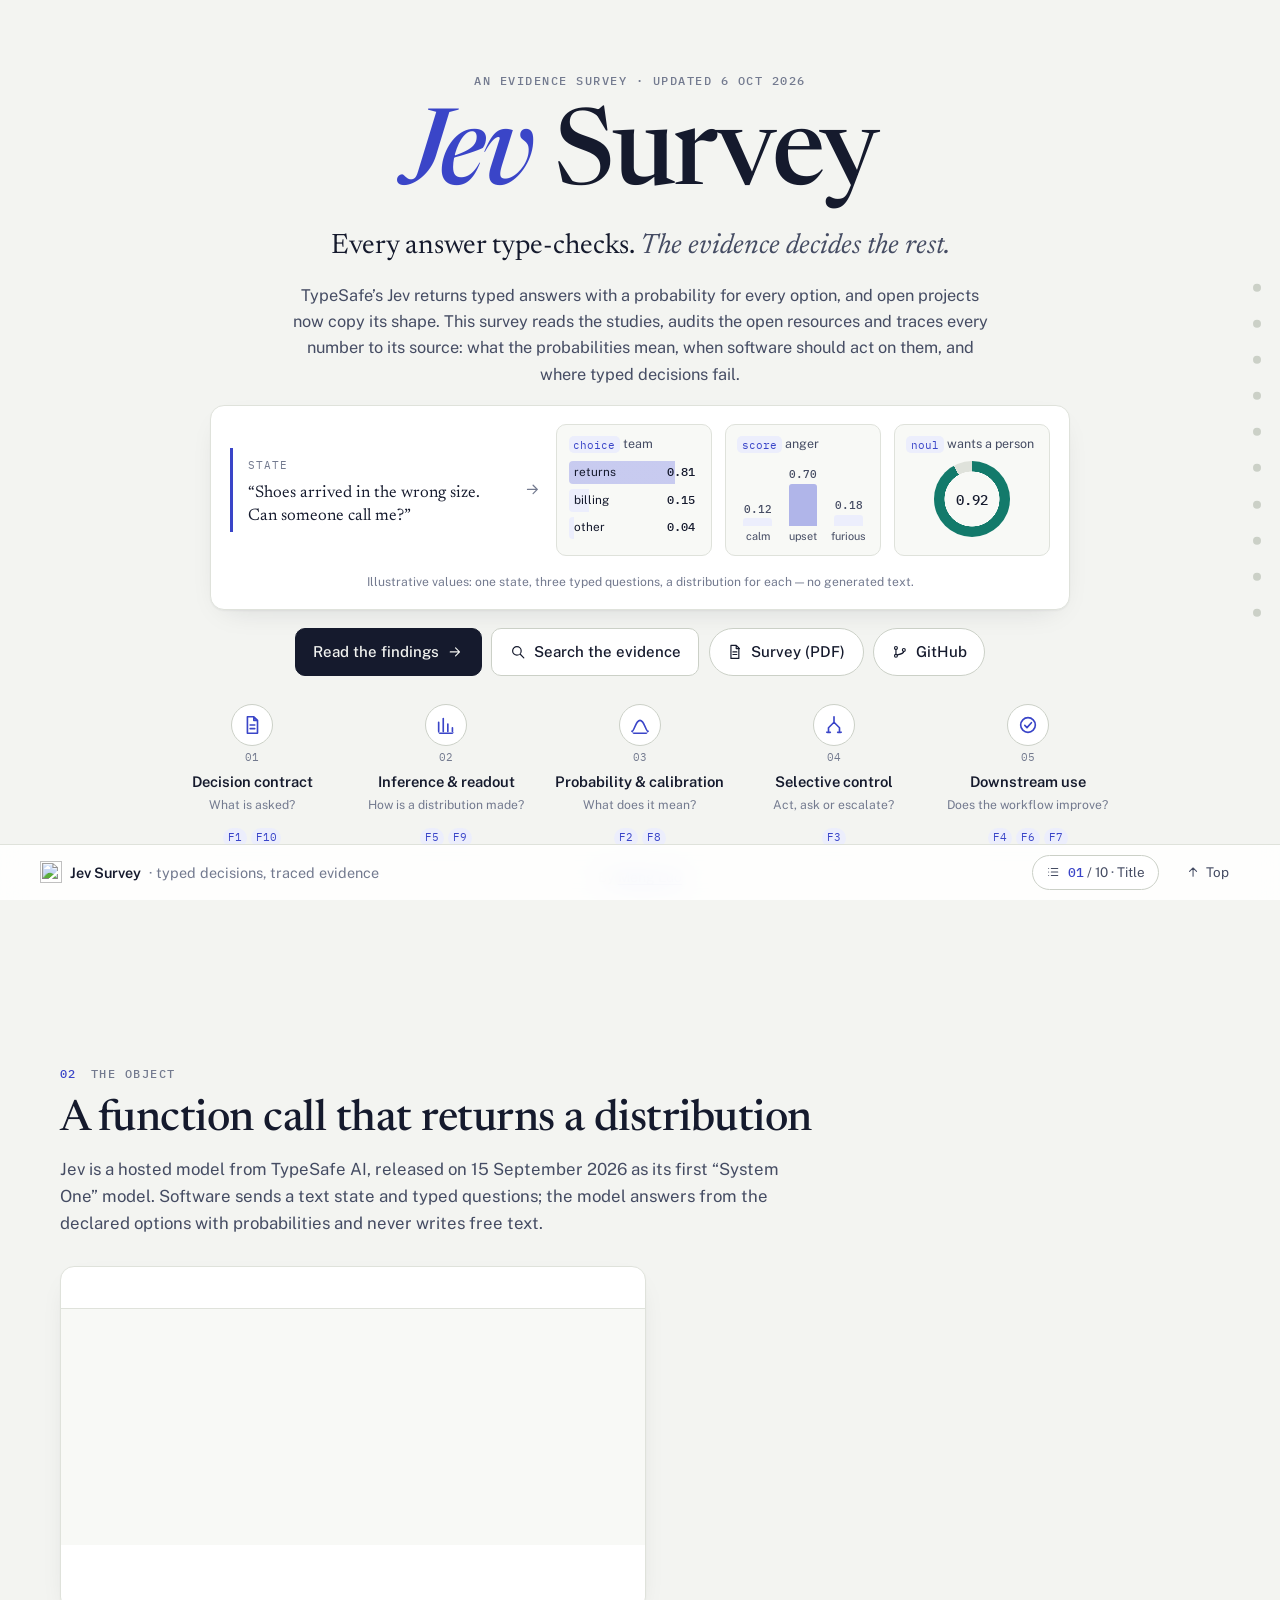
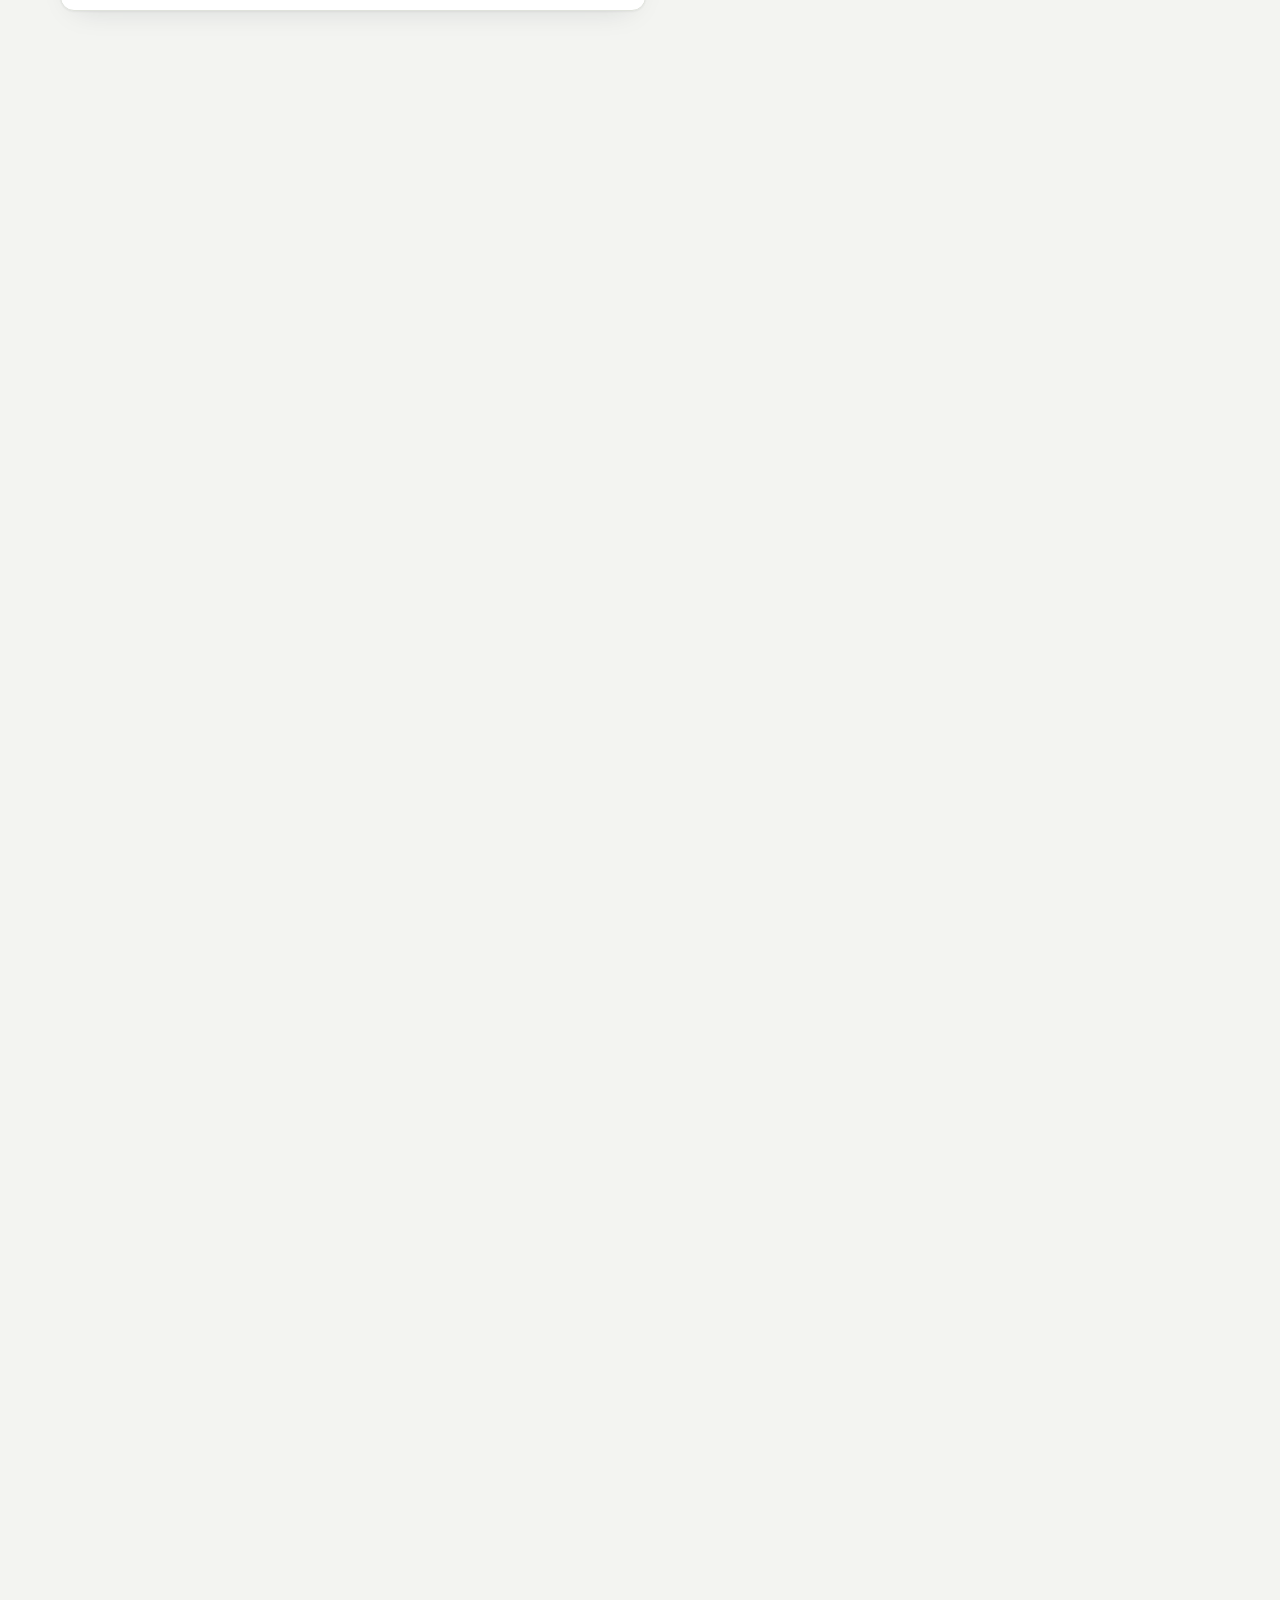
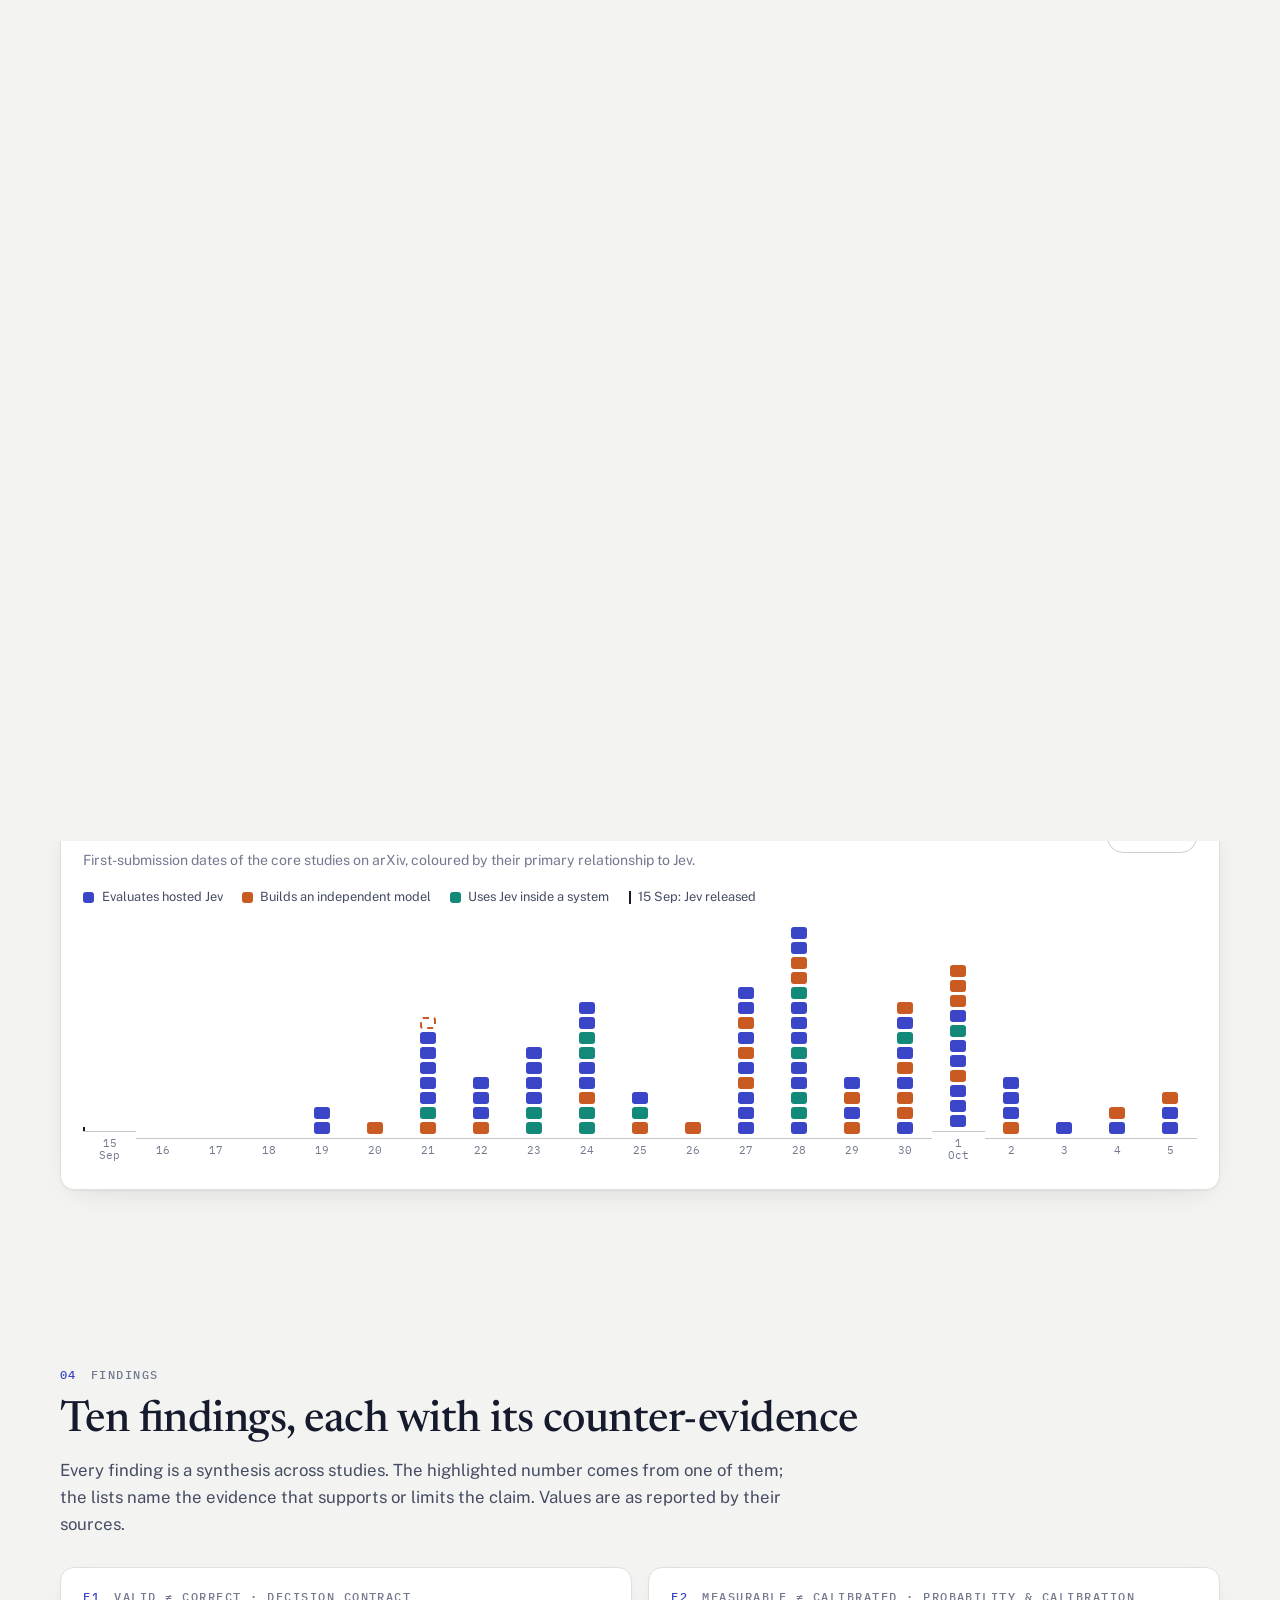
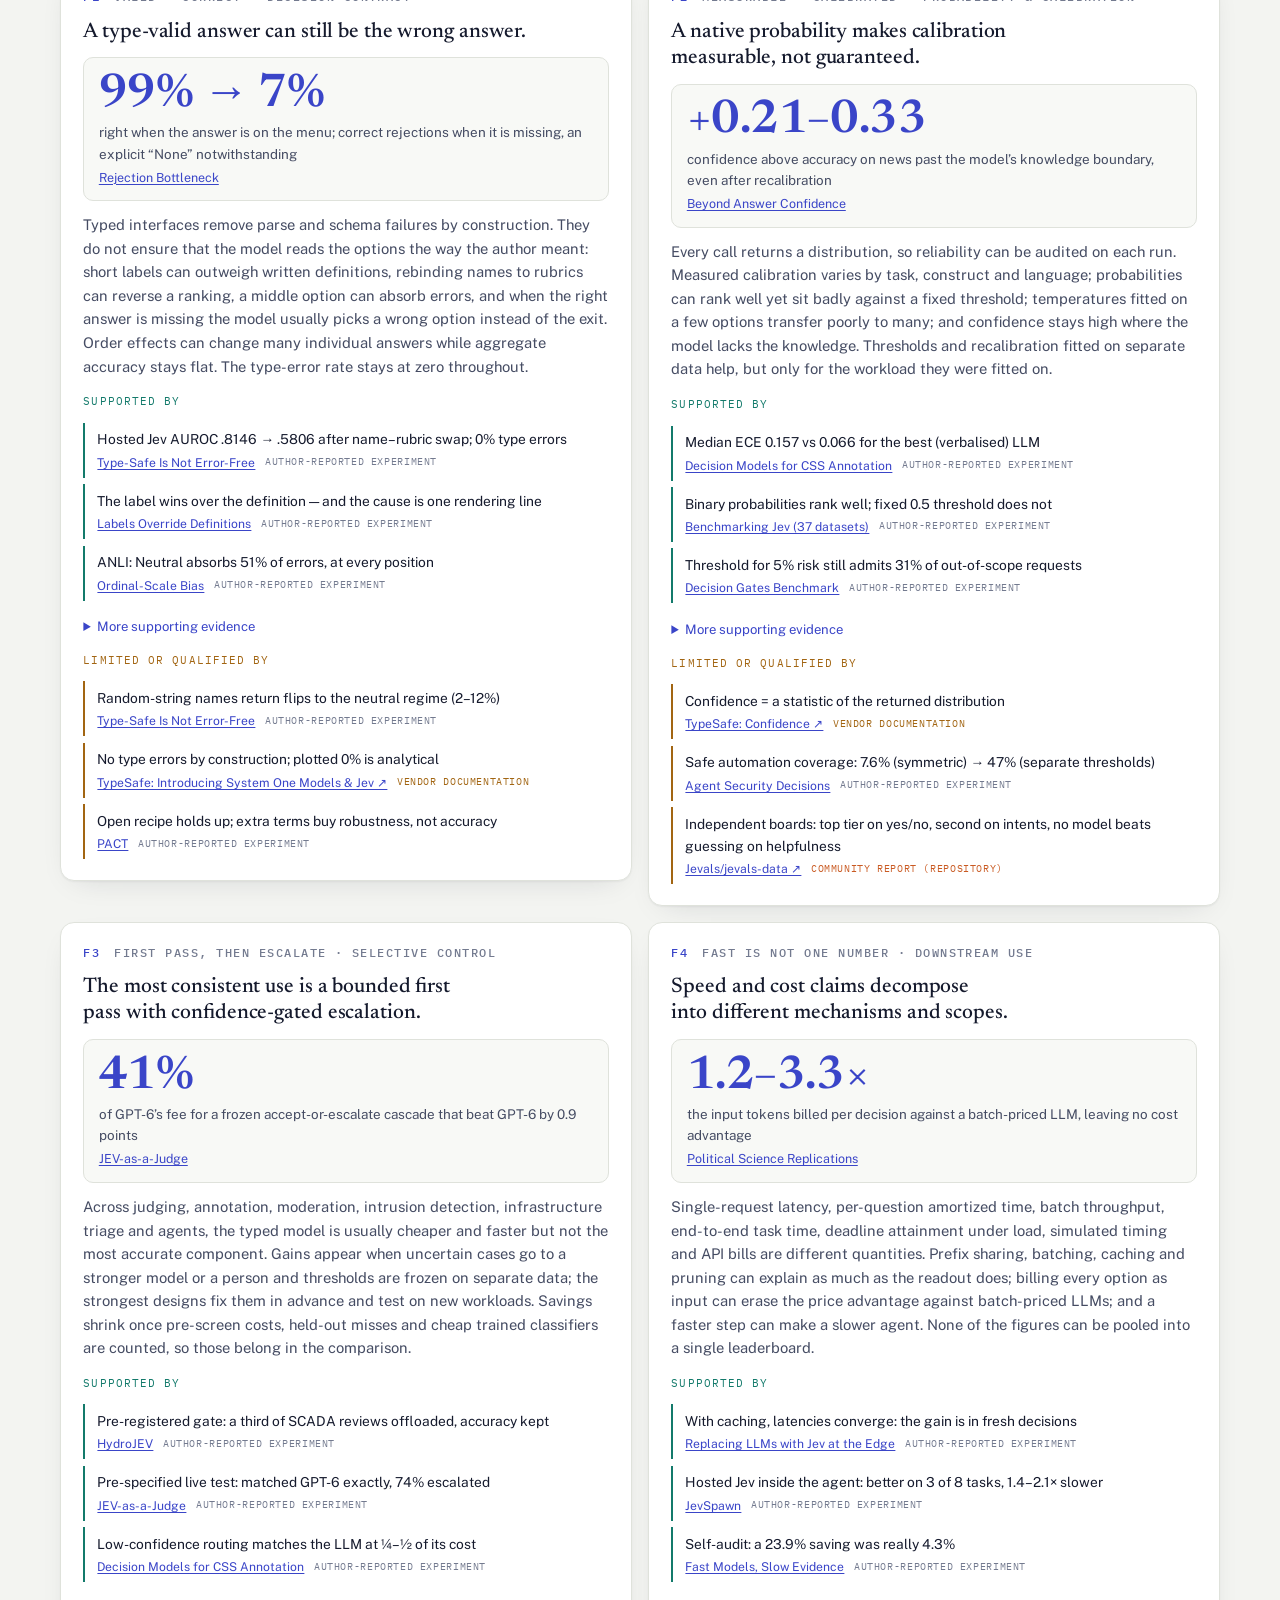
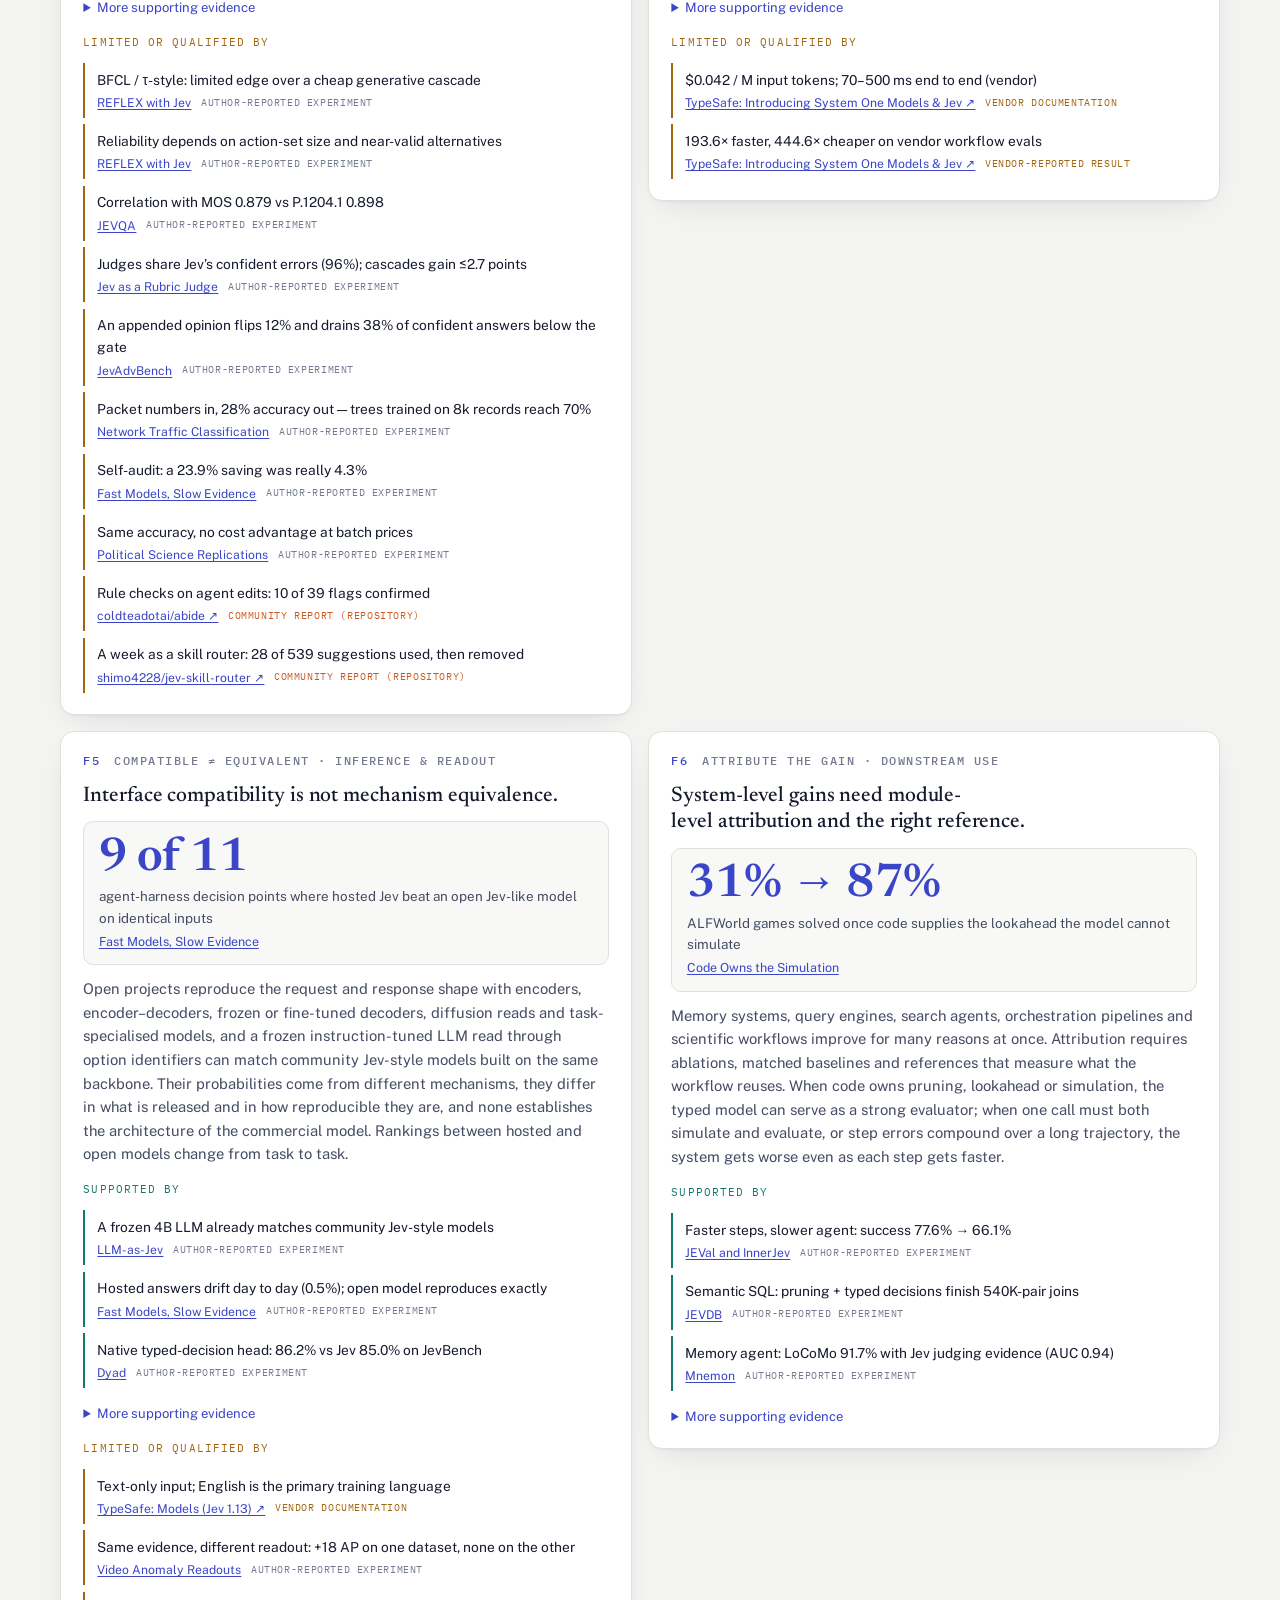
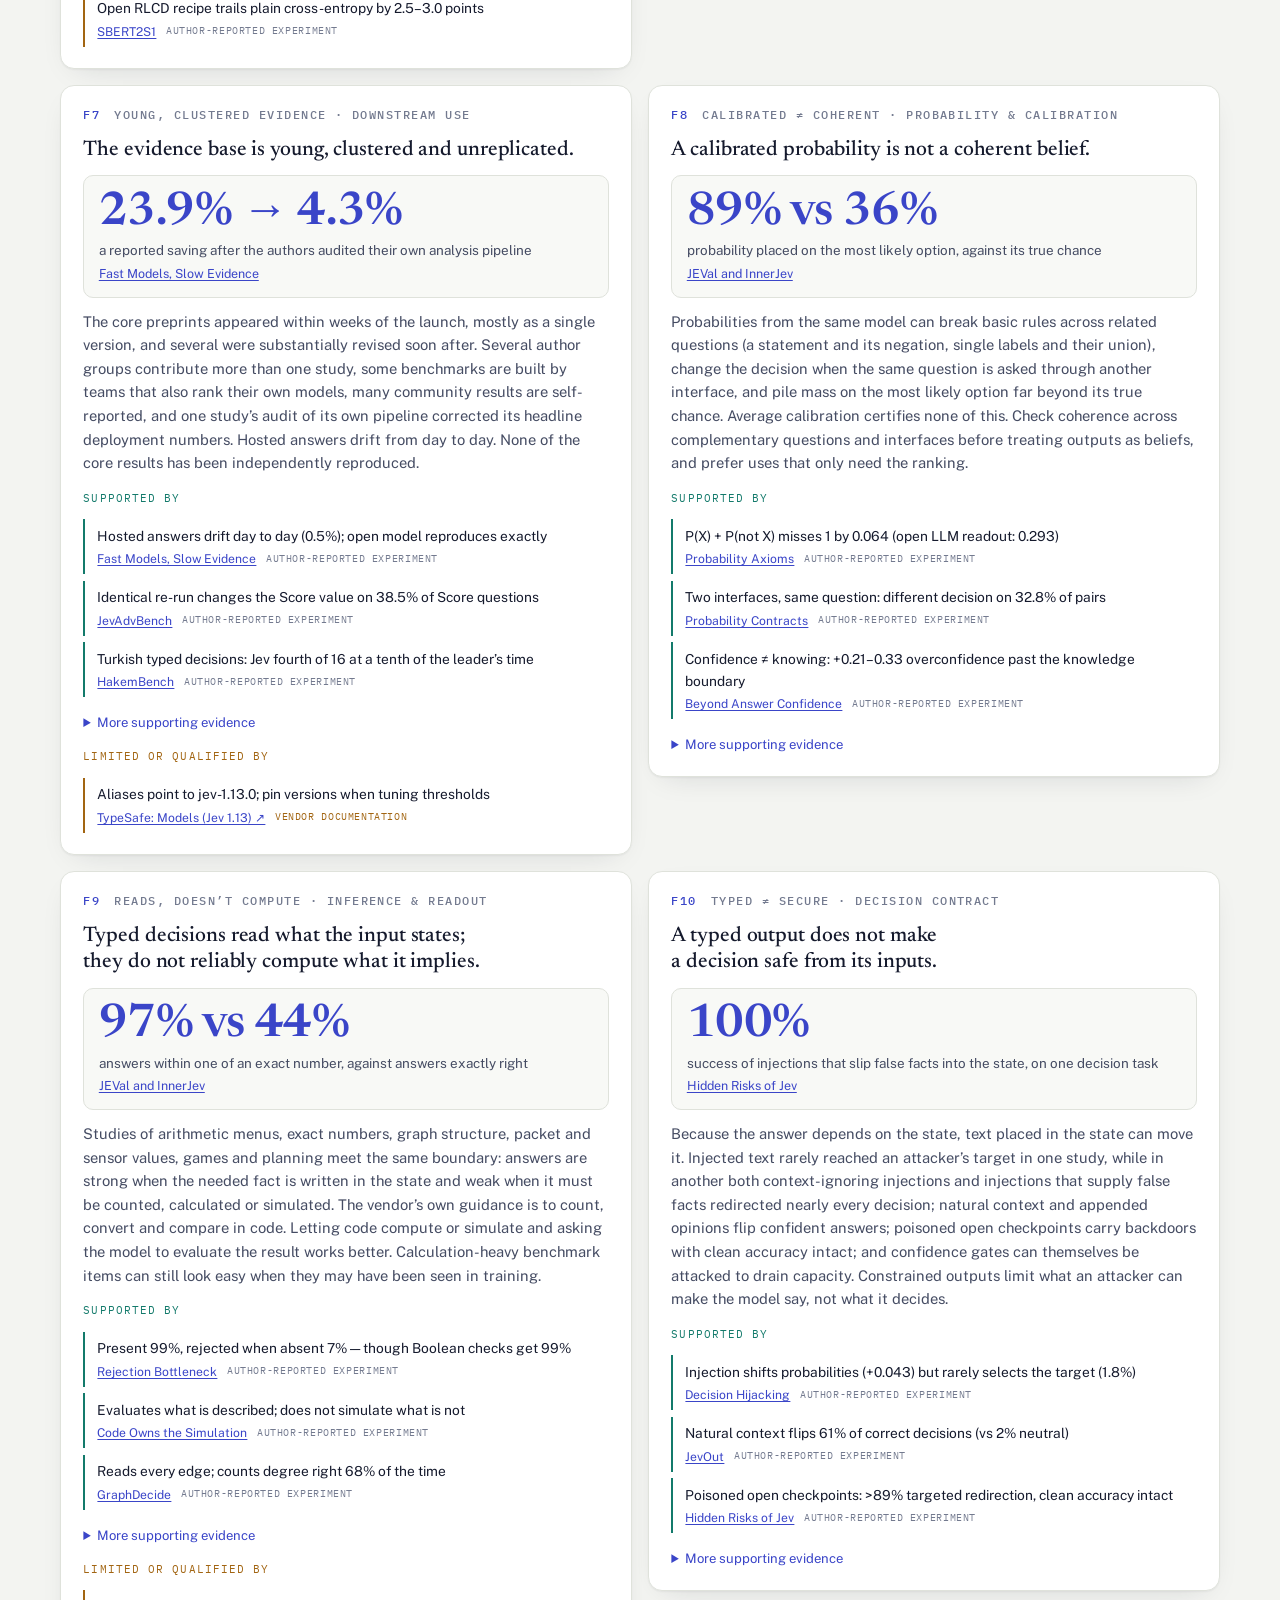
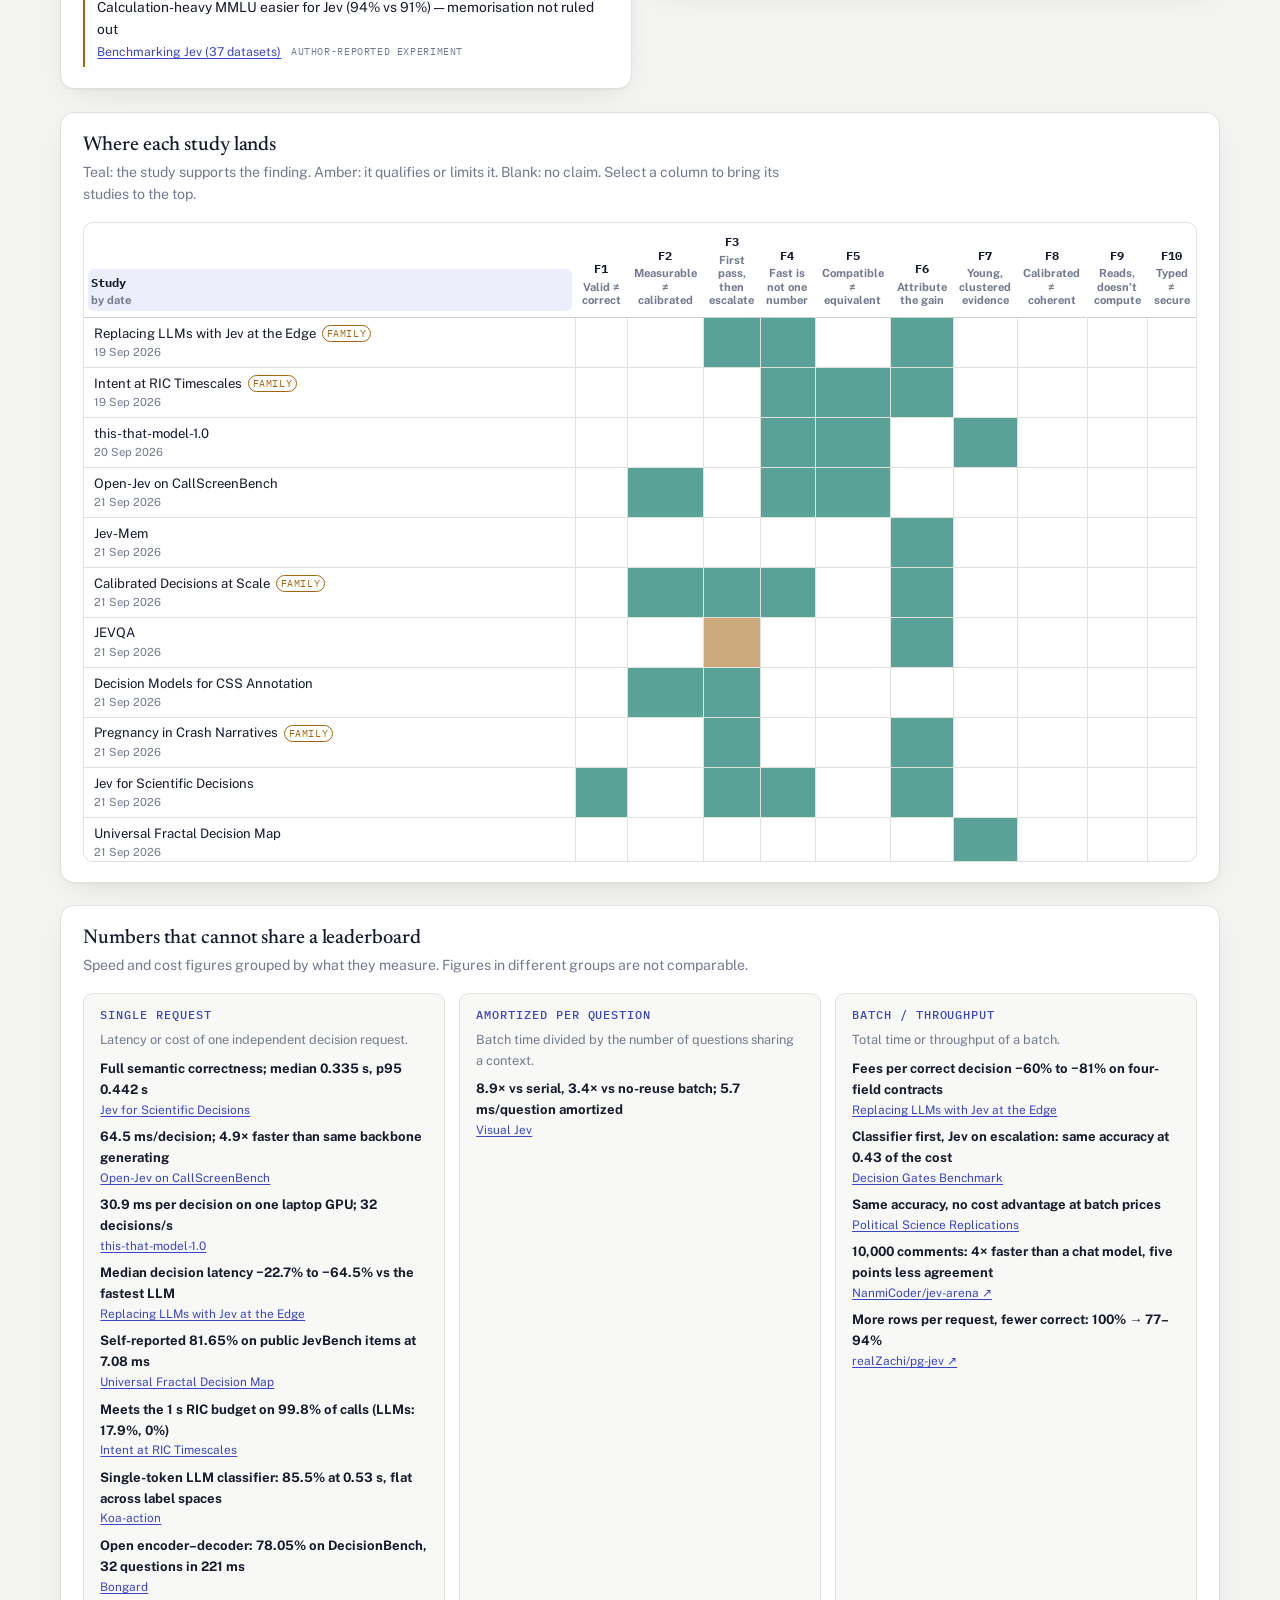
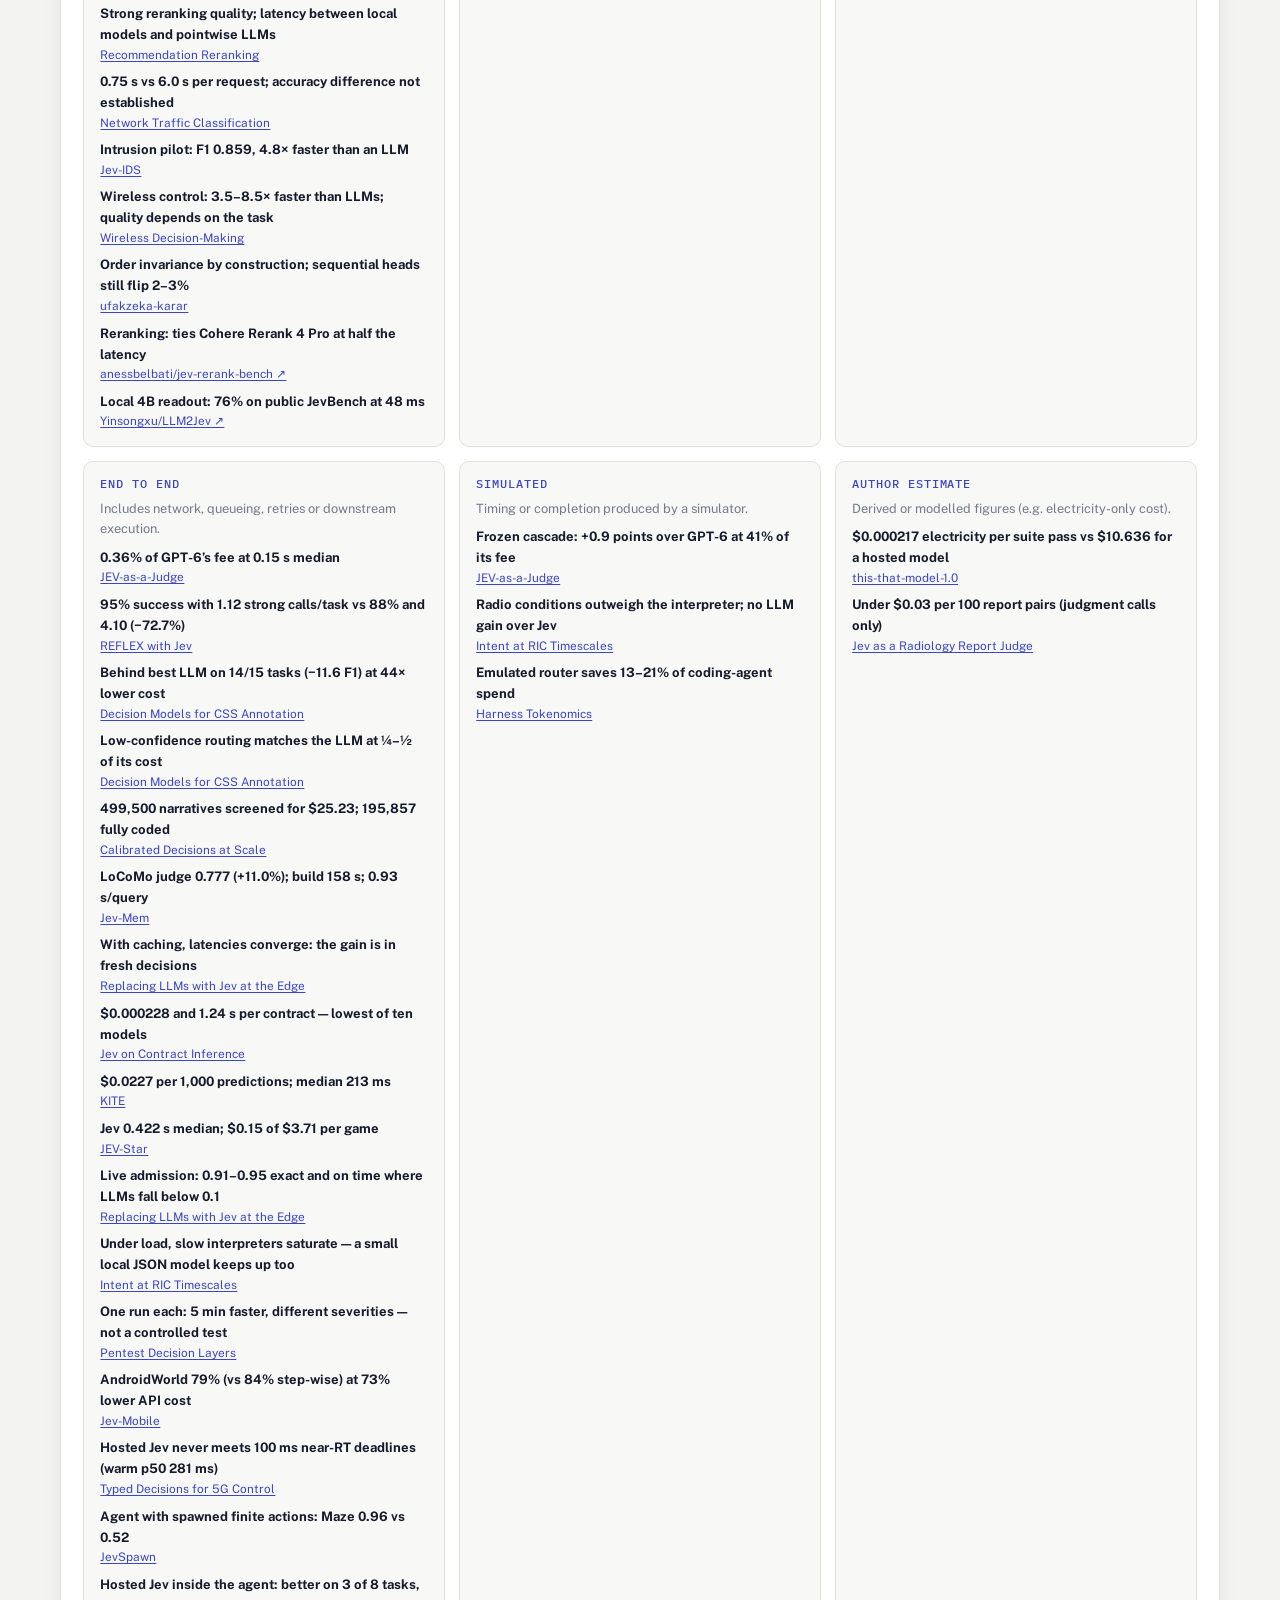
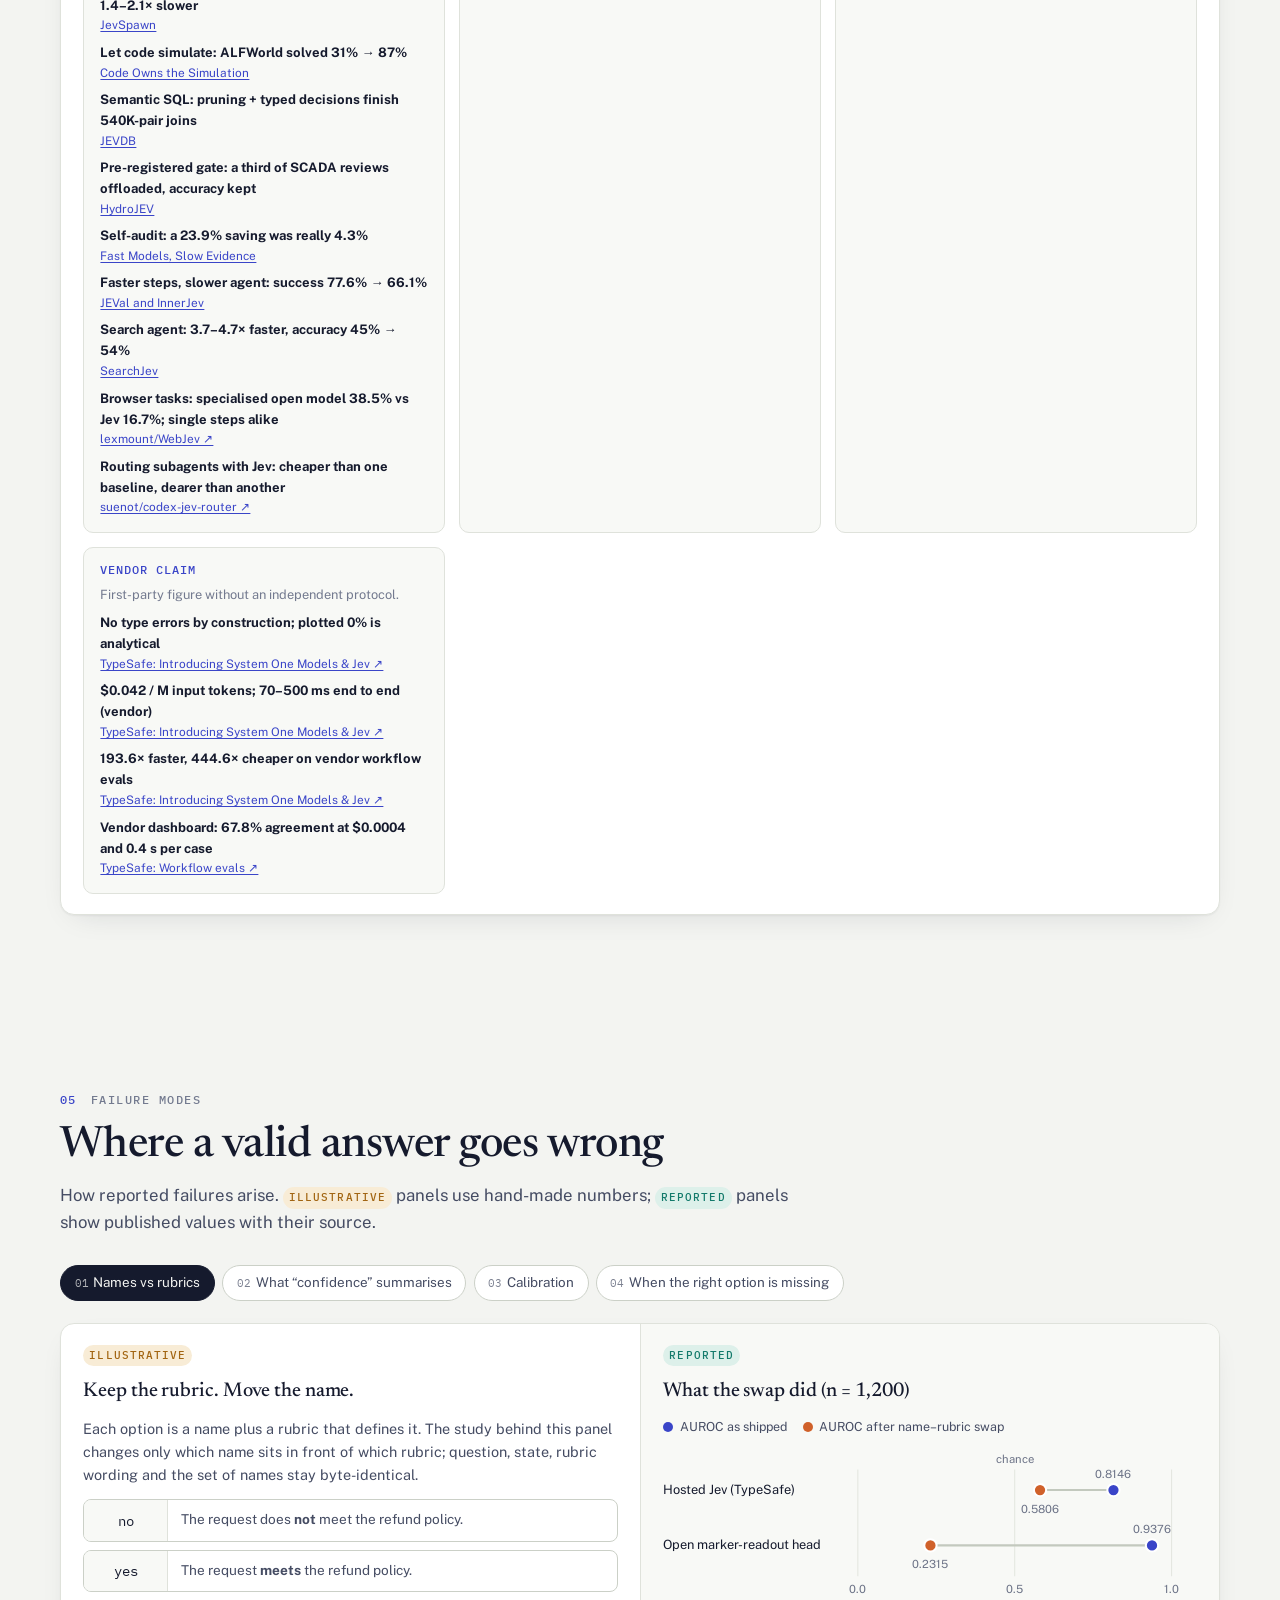
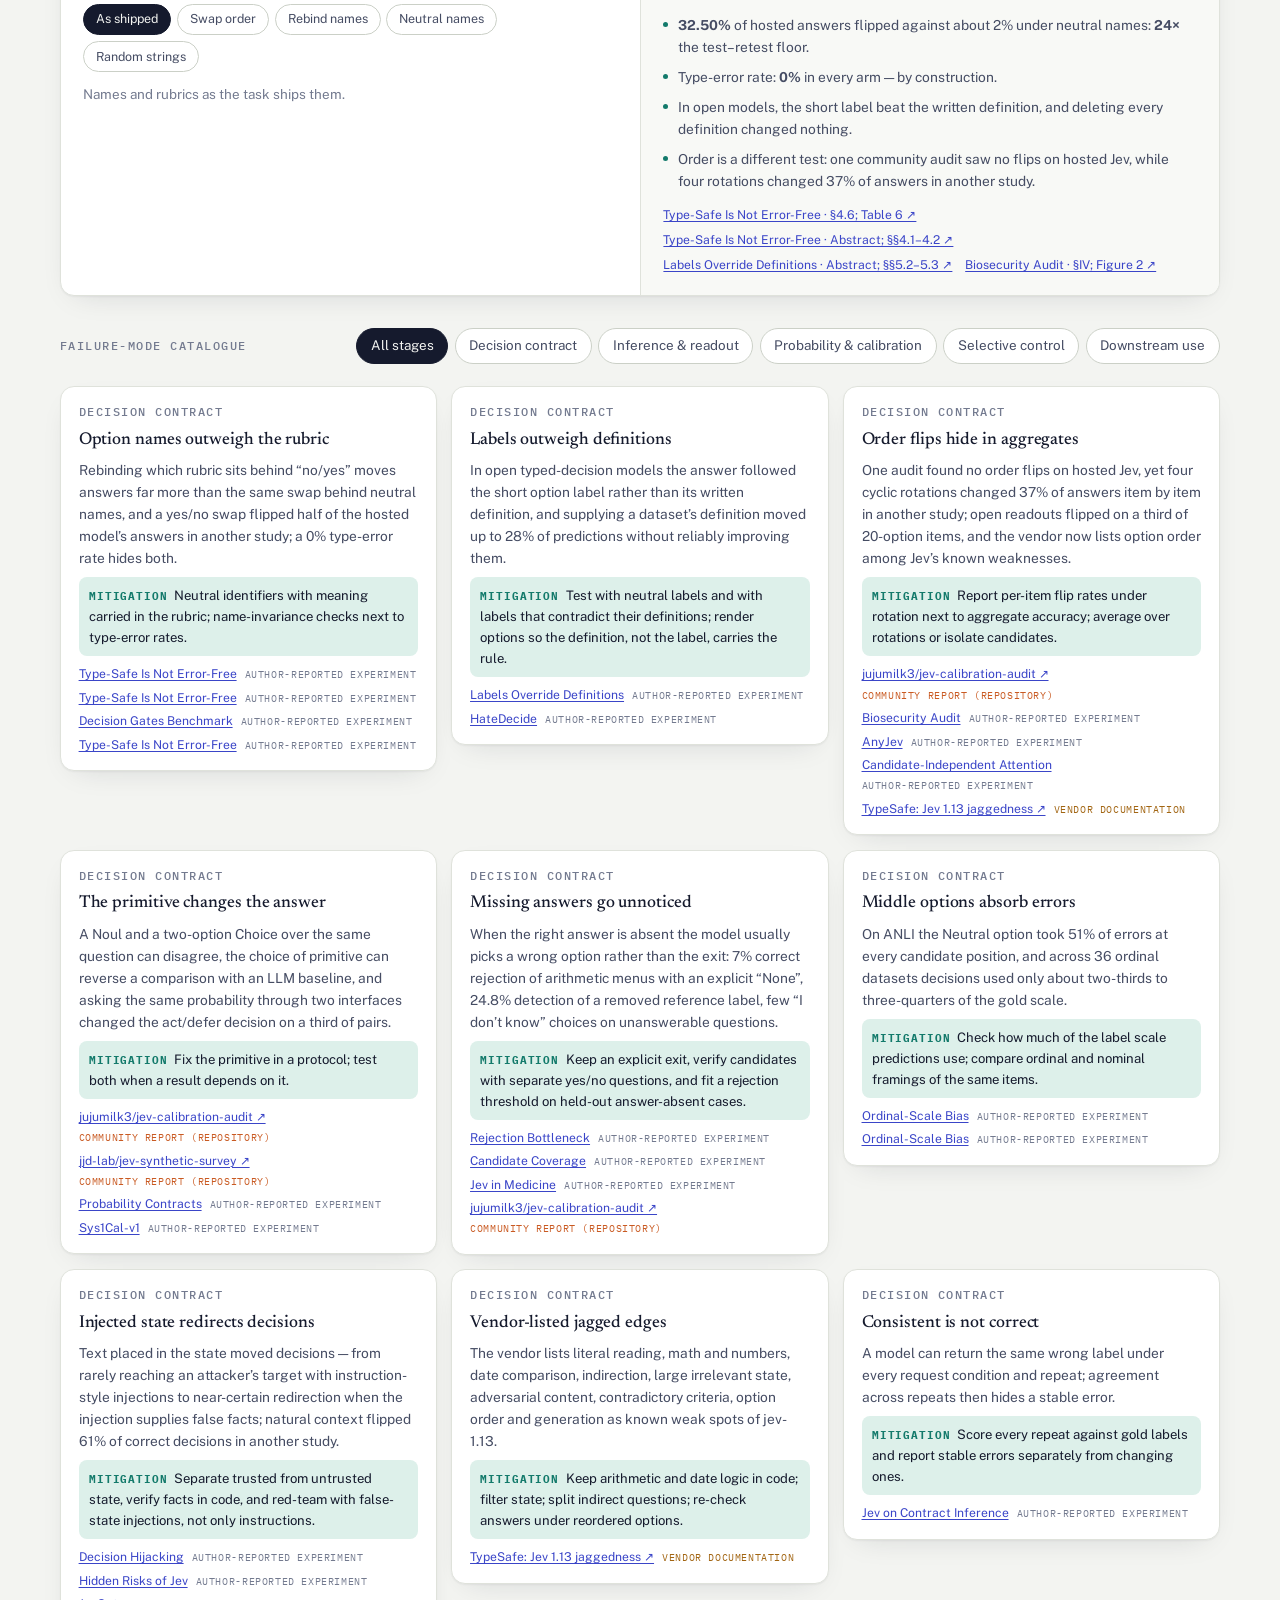
==== commit d944ab67: "Release 0.3.0: studies through early October, ten findings, open ecosystem - Literature: core studie" ====
--- a/index.html
+++ b/index.html
@@ -2,29 +2,32 @@
 <html lang="en">
 <head>
   <meta charset="utf-8">
-  <meta name="viewport" content="width=device-width, initial-scale=1">
-  <meta name="theme-color" content="#0f1219">
-  <title>Jev and Typed Decision Models · An Evidence Survey</title>
-  <meta name="description" content="A research companion to Jev and Jev-like typed decision models: what their probabilities mean, when software should act on them, and what open implementations release.">
+  <meta name="viewport" content="width=device-width, initial-scale=1, viewport-fit=cover">
+  <meta name="color-scheme" content="light dark">
+  <meta name="theme-color" content="#f3f4f1" media="(prefers-color-scheme: light)">
+  <meta name="theme-color" content="#0f1220" media="(prefers-color-scheme: dark)">
+  <title>Jev Survey · Typed decisions, traced evidence</title>
+  <meta name="description" content="An evidence survey of TypeSafe’s Jev and Jev-like typed decision models: what their probabilities mean, when software should act on them, and what open implementations release.">
   <meta name="author" content="Meng Luo">
   <link rel="canonical" href="https://eurekaleo.github.io/awesome-jev-survey/">
-  <meta property="og:title" content="Jev and Typed Decision Models">
-  <meta property="og:description" content="An evidence survey of calibration, selective control and open implementations.">
+  <meta property="og:title" content="Jev Survey · Typed decisions, traced evidence">
+  <meta property="og:description" content="Findings, failure modes, applications and the open ecosystem of Jev-like typed decision models, each traced to its source.">
   <meta property="og:type" content="website">
   <meta property="og:image" content="https://eurekaleo.github.io/awesome-jev-survey/assets/og-image.png">
   <meta name="twitter:card" content="summary_large_image">
   <link rel="icon" href="assets/favicon.svg" type="image/svg+xml">
   <link rel="preconnect" href="https://fonts.googleapis.com">
   <link rel="preconnect" href="https://fonts.gstatic.com" crossorigin>
-  <link href="https://fonts.googleapis.com/css2?family=DM+Sans:opsz,wght@9..40,400;9..40,500;9..40,600;9..40,700&family=Space+Grotesk:wght@400;500;600&family=Instrument+Serif:ital@0;1&display=swap" rel="stylesheet">
+  <link href="https://fonts.googleapis.com/css2?family=IBM+Plex+Mono:wght@400;500&family=Newsreader:opsz,wght@6..72,400;6..72,500;6..72,600&family=Public+Sans:wght@400;500;600;700&display=swap" rel="stylesheet">
   <script>document.documentElement.classList.add("js")</script>
-  <link rel="stylesheet" href="site/site.css?v=d45fa6caa9">
-  <script type="module" src="site/site.js?v=d45fa6caa9"></script>
+  <link rel="stylesheet" href="site/site.css?v=9178187b8a">
+  <script type="module" src="site/site.js?v=9178187b8a"></script>
 </head>
 <body>
   <svg class="svg-defs" xmlns="http://www.w3.org/2000/svg" aria-hidden="true"><defs>
     <symbol id="i-arrow" viewBox="0 0 24 24"><path d="M5 12h14m-6-6 6 6-6 6"/></symbol>
     <symbol id="i-north" viewBox="0 0 24 24"><path d="M7 17 17 7M8 7h9v9"/></symbol>
+    <symbol id="i-up" viewBox="0 0 24 24"><path d="M12 19V5m-6 6 6-6 6 6"/></symbol>
     <symbol id="i-search" viewBox="0 0 24 24"><circle cx="10.5" cy="10.5" r="6.5"/><path d="m16 16 5 5"/></symbol>
     <symbol id="i-paper" viewBox="0 0 24 24"><path d="M6 2h8l4 4v16H6zM14 2v5h5M9 12h6m-6 4h6"/></symbol>
     <symbol id="i-code" viewBox="0 0 24 24"><path d="m8 7-5 5 5 5m8-10 5 5-5 5"/></symbol>
@@ -33,163 +36,57 @@
     <symbol id="i-close" viewBox="0 0 24 24"><path d="m6 6 12 12M18 6 6 18"/></symbol>
     <symbol id="i-copy" viewBox="0 0 24 24"><rect x="8" y="8" width="12" height="12" rx="2"/><path d="M16 8V5a1 1 0 0 0-1-1H5a1 1 0 0 0-1 1v10a1 1 0 0 0 1 1h3"/></symbol>
     <symbol id="i-git" viewBox="0 0 24 24"><circle cx="6" cy="6" r="2.2"/><circle cx="6" cy="18" r="2.2"/><circle cx="18" cy="9" r="2.2"/><path d="M6 8.2v7.6M18 11.2c0 3-3 3.8-9.8 5.4"/></symbol>
+    <symbol id="i-list" viewBox="0 0 24 24"><path d="M9 6h11M9 12h11M9 18h11M4.5 6h.01M4.5 12h.01M4.5 18h.01"/></symbol>
+    <symbol id="st-contract" viewBox="0 0 24 24"><path d="M7 3h7l4 4v14H7zM14 3v4h4M10 12h5M10 16h5"/></symbol>
+    <symbol id="st-readout" viewBox="0 0 24 24"><path d="M4 19V9m5 10V5m5 14v-8m5 8v-4M3 21h18"/></symbol>
+    <symbol id="st-probability" viewBox="0 0 24 24"><path d="M3 19c3 0 4-12 9-12s6 12 9 12M3 21h18"/></symbol>
+    <symbol id="st-control" viewBox="0 0 24 24"><path d="M12 3v6m0 0-6 6m6-6 6 6M6 15v5m12-5v5M4 20h4m8 0h4"/></symbol>
+    <symbol id="st-use" viewBox="0 0 24 24"><circle cx="12" cy="12" r="8"/><path d="m8.5 12.5 2.4 2.4 4.8-5.4"/></symbol>
   </defs></svg>
-  <a class="skip-link" href="#papers">Skip to the literature explorer</a>
-
-  <header class="site-header">
-    <div class="shell header-inner">
-      <a class="brand" href="#top" aria-label="Jev Survey home"><img src="assets/logo.svg" width="30" height="30" alt=""><span>JEV <span class="brand-sub">survey</span></span></a>
-      <nav class="site-nav" aria-label="Primary navigation">
-        <a href="#what">What is Jev</a><a href="#map">Map</a><a href="#atlas">Methods</a><a href="#findings">Findings</a><a href="#reliability">Reliability</a><a href="#control">Control</a><a href="#ecosystem">Ecosystem</a><a href="#papers">Literature</a><a href="#method">Method</a>
-      </nav>
-      <button id="menu-toggle" class="menu-toggle" aria-label="Open navigation" aria-expanded="false" aria-controls="mobile-nav"><span></span><span></span></button>
-    </div>
-    <nav id="mobile-nav" class="mobile-nav" aria-label="Mobile navigation" hidden>
-      <a href="#what">What is Jev</a><a href="#map">Research map</a><a href="#atlas">Method atlas</a><a href="#findings">Findings</a><a href="#reliability">Reliability</a><a href="#control">Selective control</a><a href="#ecosystem">Open ecosystem</a><a href="#papers">Literature</a><a href="#method">Method &amp; data</a>
-    </nav>
-  </header>
+  <canvas id="field" aria-hidden="true"></canvas>
+  <a class="skip-link" href="#literature">Skip to the literature explorer</a>
+
+  <nav class="pager" id="pager" aria-label="Chapters"><a href="#title" data-chapter="title"><span class="pg-dot" aria-hidden="true"></span><span class="pg-label">Title</span></a><a href="#object" data-chapter="object"><span class="pg-dot" aria-hidden="true"></span><span class="pg-label">The object</span></a><a href="#map" data-chapter="map"><span class="pg-dot" aria-hidden="true"></span><span class="pg-label">The map</span></a><a href="#findings" data-chapter="findings"><span class="pg-dot" aria-hidden="true"></span><span class="pg-label">Findings</span></a><a href="#failures" data-chapter="failures"><span class="pg-dot" aria-hidden="true"></span><span class="pg-label">Failure modes</span></a><a href="#applications" data-chapter="applications"><span class="pg-dot" aria-hidden="true"></span><span class="pg-label">Applications</span></a><a href="#methods" data-chapter="methods"><span class="pg-dot" aria-hidden="true"></span><span class="pg-label">Methods</span></a><a href="#ecosystem" data-chapter="ecosystem"><span class="pg-dot" aria-hidden="true"></span><span class="pg-label">Ecosystem</span></a><a href="#literature" data-chapter="literature"><span class="pg-dot" aria-hidden="true"></span><span class="pg-label">Literature</span></a><a href="#about" data-chapter="about"><span class="pg-dot" aria-hidden="true"></span><span class="pg-label">About</span></a></nav>
 
   <main id="top">
-    <!-- HERO ----------------------------------------------------------- -->
-    <section class="hero" aria-labelledby="hero-title">
-      <div class="hero-art" aria-hidden="true"><svg class="hero-svg" viewBox="0 0 760 640" xmlns="http://www.w3.org/2000/svg" focusable="false">
-  <defs>
-    <linearGradient id="hg-fade" x1="0" x2="1" y1="0" y2="0"><stop offset="0" stop-color="#9bd7d3" stop-opacity="0"/><stop offset="1" stop-color="#9bd7d3" stop-opacity=".55"/></linearGradient>
-    <radialGradient id="hg-glow" cx=".62" cy=".42" r=".6"><stop offset="0" stop-color="#1d2a33"/><stop offset="1" stop-color="#0f1219" stop-opacity="0"/></radialGradient>
-  </defs>
-  <rect width="760" height="640" fill="url(#hg-glow)"/>
-  <!-- probability simplex, faint -->
-  <g class="hg-simplex" stroke="#9bd7d3" stroke-opacity=".10" fill="none">
-    <path d="M410 612 L700 110 L740 612 Z"/>
-    <path d="M458 529 L707 529 M506 446 L714 446 M555 363 L721 363 M603 280 L727 280 M652 196 L733 196"/>
-    <path d="M458 612 L707 181 M506 612 L714 253 M555 612 L721 326 M603 612 L727 398 M652 612 L733 470"/>
-  </g>
-  <g class="hg-points">
-    <circle cx="611" cy="492" r="3" fill="#9bd7d3" fill-opacity=".35"/><circle cx="648" cy="455" r="3" fill="#9bd7d3" fill-opacity=".35"/>
-    <circle cx="590" cy="560" r="3" fill="#9bd7d3" fill-opacity=".3"/><circle cx="676" cy="338" r="3" fill="#9bd7d3" fill-opacity=".3"/>
-    <circle cx="700" cy="248" r="4.5" fill="#f39a57" class="hg-pulse"/>
-  </g>
-
-  <!-- state card -->
-  <g class="hg-state" transform="translate(28 96)">
-    <rect width="232" height="196" rx="16" fill="#161b24" stroke="#ffffff" stroke-opacity=".12"/>
-    <text x="20" y="32" class="hg-mono">state</text>
-    <text x="206" y="32" class="hg-mono hg-dim" text-anchor="end">{ }</text>
-    <rect x="20" y="52" width="148" height="7" rx="3.5" fill="#ffffff" fill-opacity=".20"/>
-    <rect x="20" y="70" width="186" height="7" rx="3.5" fill="#ffffff" fill-opacity=".13"/>
-    <rect x="20" y="88" width="120" height="7" rx="3.5" fill="#ffffff" fill-opacity=".13"/>
-    <rect x="36" y="112" width="160" height="7" rx="3.5" fill="#9bd7d3" fill-opacity=".30"/>
-    <rect x="36" y="130" width="102" height="7" rx="3.5" fill="#ffffff" fill-opacity=".13"/>
-    <rect x="36" y="148" width="136" height="7" rx="3.5" fill="#ffffff" fill-opacity=".13"/>
-    <rect x="20" y="170" width="84" height="7" rx="3.5" fill="#ffffff" fill-opacity=".10"/>
-  </g>
-
-  <!-- connectors state -> questions -->
-  <g fill="none" stroke="#ffffff" stroke-opacity=".16" stroke-width="1.4">
-    <path d="M260 160 C 300 160, 300 92, 336 92"/>
-    <path d="M260 196 C 300 196, 300 262, 336 262"/>
-    <path d="M260 232 C 292 232, 292 432, 336 432"/>
-  </g>
-  <g fill="none" stroke="#f39a57" stroke-width="1.6" class="hg-flow">
-    <path d="M260 160 C 300 160, 300 92, 336 92"/>
-  </g>
-
-  <!-- typed questions -->
-  <g class="hg-q" transform="translate(336 72)">
-    <rect width="104" height="40" rx="20" fill="#10131b" stroke="#f39a57" stroke-opacity=".75"/>
-    <text x="52" y="25" text-anchor="middle" class="hg-mono hg-accent">choice</text>
-  </g>
-  <g class="hg-q" transform="translate(336 242)">
-    <rect width="104" height="40" rx="20" fill="#10131b" stroke="#9bd7d3" stroke-opacity=".6"/>
-    <text x="52" y="25" text-anchor="middle" class="hg-mono">score</text>
-  </g>
-  <g class="hg-q" transform="translate(336 412)">
-    <rect width="104" height="40" rx="20" fill="#10131b" stroke="#9bd7d3" stroke-opacity=".6"/>
-    <text x="52" y="25" text-anchor="middle" class="hg-mono">noul</text>
-  </g>
-
-  <!-- choice: distribution over declared options -->
-  <g transform="translate(478 32)">
-    <path d="M0 110 H200" stroke="#ffffff" stroke-opacity=".22"/>
-    <rect class="hg-bar" x="8" y="22" width="30" height="88" rx="4" fill="#f39a57"/>
-    <rect class="hg-bar" x="56" y="78" width="30" height="32" rx="4" fill="#9bd7d3" fill-opacity=".55"/>
-    <rect class="hg-bar" x="104" y="94" width="30" height="16" rx="4" fill="#9bd7d3" fill-opacity=".45"/>
-    <rect class="hg-bar" x="152" y="101" width="30" height="9" rx="4" fill="#9bd7d3" fill-opacity=".38"/>
-    <path d="M0 44 H200" stroke="#f39a57" stroke-width="1.3" stroke-opacity=".9"/>
-    <text x="204" y="48" class="hg-mono hg-accent hg-small">τ</text>
-    <text x="8" y="130" class="hg-mono hg-dim hg-small">A</text><text x="56" y="130" class="hg-mono hg-dim hg-small">B</text>
-    <text x="104" y="130" class="hg-mono hg-dim hg-small">C</text><text x="152" y="130" class="hg-mono hg-dim hg-small">D</text>
-  </g>
-
-  <!-- score: ordered levels -->
-  <g transform="translate(478 214)">
-    <path d="M0 76 H200" stroke="#ffffff" stroke-opacity=".22"/>
-    <rect class="hg-bar" x="20" y="60" width="30" height="16" rx="4" fill="#9bd7d3" fill-opacity=".45"/>
-    <rect class="hg-bar" x="86" y="22" width="30" height="54" rx="4" fill="#9bd7d3" fill-opacity=".7"/>
-    <rect class="hg-bar" x="152" y="46" width="30" height="30" rx="4" fill="#9bd7d3" fill-opacity=".55"/>
-    <path d="M35 94 H167" stroke="#ffffff" stroke-opacity=".3"/>
-    <circle cx="35" cy="94" r="3" fill="#ffffff" fill-opacity=".45"/><circle cx="101" cy="94" r="3" fill="#ffffff" fill-opacity=".45"/><circle cx="167" cy="94" r="3" fill="#ffffff" fill-opacity=".45"/>
-    <path d="M114 86 l6 10 h-12 z" fill="#f39a57" transform="translate(0 2)"/>
-  </g>
-
-  <!-- noul: probability of yes -->
-  <g transform="translate(478 418)">
-    <rect x="0" y="8" width="200" height="14" rx="7" fill="#ffffff" fill-opacity=".08" stroke="#ffffff" stroke-opacity=".15"/>
-    <rect class="hg-fill" x="0" y="8" width="164" height="14" rx="7" fill="url(#hg-fade)"/>
-    <circle cx="164" cy="15" r="7" fill="#10131b" stroke="#9bd7d3" stroke-width="2"/>
-    <text x="0" y="46" class="hg-mono hg-dim hg-small">p(yes)</text>
-  </g>
-
-  <!-- gate and outcomes -->
-  <g fill="none" stroke-width="1.5">
-    <path d="M696 142 C 730 170, 734 470, 690 520" stroke="#ffffff" stroke-opacity=".14"/>
-    <path d="M578 488 C 578 520, 560 540, 520 552" stroke="#f39a57" stroke-opacity=".8"/>
-    <path d="M630 488 C 640 520, 660 540, 690 552" stroke="#9bd7d3" stroke-opacity=".7"/>
-  </g>
-  <g transform="translate(544 470)">
-    <rect width="120" height="32" rx="8" fill="#161b24" stroke="#ffffff" stroke-opacity=".18"/>
-    <text x="60" y="21" text-anchor="middle" class="hg-mono hg-small">confidence ≥ τ ?</text>
-  </g>
-  <g transform="translate(424 540)">
-    <rect width="96" height="34" rx="17" fill="#f39a57"/>
-    <text x="48" y="22" text-anchor="middle" class="hg-mono hg-ink">act</text>
-  </g>
-  <g transform="translate(662 540)">
-    <rect width="92" height="34" rx="17" fill="none" stroke="#9bd7d3"/>
-    <text x="46" y="22" text-anchor="middle" class="hg-mono">escalate</text>
-  </g>
-</svg>
+    <!-- 01 TITLE ---------------------------------------------------------- -->
+    <section class="chapter hero" id="title" data-label="Title" aria-labelledby="hero-title">
+      <div class="chapter-inner hero-inner">
+        <p class="kicker">An evidence survey · Updated 6 Oct 2026</p>
+        <h1 id="hero-title" class="wordmark"><span class="wm-j">Jev</span> <span class="wm-s">Survey</span></h1>
+        <p class="hero-claim">Every answer type-checks. <em>The evidence decides the rest.</em></p>
+        <p class="hero-lede">TypeSafe’s Jev returns typed answers with a probability for every option, and open projects now copy its shape. This survey reads the studies, audits the open resources and traces every number to its source: what the probabilities mean, when software should act on them, and where typed decisions fail.</p>
+        <figure class="hero-diagram card" aria-labelledby="hd-cap">
+<div class="hd-state"><span class="hd-tag">state</span><p>“Shoes arrived in the wrong size. Can someone call me?”</p></div>
+<div class="hd-arrow" aria-hidden="true"><svg class="icon"><use href="#i-arrow"/></svg></div>
+<div class="hd-answers">
+<div class="hd-q"><p><code>choice</code> team</p><ul class="hd-bars"><li class="is-top" style="--p:0.81"><span>returns</span><b>0.81</b></li><li class="" style="--p:0.15"><span>billing</span><b>0.15</b></li><li class="" style="--p:0.04"><span>other</span><b>0.04</b></li></ul></div>
+<div class="hd-q"><p><code>score</code> anger</p><ul class="hd-levels"><li class="" style="--p:0.12"><b>0.12</b><span>calm</span></li><li class="is-top" style="--p:0.7"><b>0.70</b><span>upset</span></li><li class="" style="--p:0.18"><b>0.18</b><span>furious</span></li></ul></div>
+<div class="hd-q"><p><code>noul</code> wants a person</p><div class="hd-gauge" style="--p:.92"><b>0.92</b></div></div>
 </div>
-      <div class="shell hero-inner">
-        <div class="hero-copy">
-          <p class="eyebrow"><span class="eyebrow-rule"></span>AN EVIDENCE SURVEY</p>
-          <h1 id="hero-title">Jev and <em>typed</em><span>decision models</span></h1>
-          <p class="hero-statement">Every answer type-checks.<br>The evidence decides the rest.</p>
-          <p class="hero-description">A research companion to the first wave of studies on TypeSafe’s Jev and Jev-like models: what their probabilities mean, when software should act on them, and what open implementations actually release.</p>
-          <div class="hero-actions">
-            <a class="button button-primary" href="#papers"><svg class="icon"><use href="#i-search"/></svg>Browse the papers</a>
-            <a class="button button-ghost" href="#map">Explore the map <svg class="icon"><use href="#i-arrow"/></svg></a>
-            <a class="button button-ghost" href="https://github.com/Eurekaleo/awesome-jev-survey"><svg class="icon"><use href="#i-git"/></svg>Repository</a>
-          </div>
-          <p class="publication-note">By <a href="https://eurekaleo.github.io/" rel="author">Meng Luo</a></p>
-        </div>
-      </div>
-      <div class="shell hero-bottom">
-        <a class="scroll-cue" href="#what">What is Jev? <span aria-hidden="true">↓</span></a>
-      </div>
-    </section>
-
-    <!-- 01 WHAT IS JEV --------------------------------------------------- -->
-    <section id="what" class="what section-light" aria-labelledby="what-title">
-      <div class="shell">
-        <div class="section-heading">
-          <div><p class="section-label"><span>01</span> THE OBJECT</p><h2 id="what-title">A function call that<br><em>returns a distribution.</em></h2></div>
-          <p>Jev is a hosted model from TypeSafe AI, released in early access on 15 September 2026 as its first “System One” model. Software sends a text state and typed questions; the model answers from the declared options with probabilities — it never writes free text.</p>
-        </div>
-        <div class="what-grid">
-          <div class="what-request">
-            <figure class="code-card">
-              <figcaption><span>Request shape</span><span>abridged from the documentation</span></figcaption>
+<figcaption id="hd-cap">Illustrative values: one state, three typed questions, a distribution for each — no generated text.</figcaption></figure>
+        <div class="btns">
+          <a class="btn btn-primary" href="#findings">Read the findings <svg class="icon"><use href="#i-arrow"/></svg></a>
+          <a class="btn" href="#literature"><svg class="icon"><use href="#i-search"/></svg>Search the evidence</a>
+          <a class="btn btn-pill" href="paper/main.pdf"><svg class="icon"><use href="#i-paper"/></svg>Survey (PDF)</a>
+          <a class="btn btn-pill" href="https://github.com/Eurekaleo/awesome-jev-survey"><svg class="icon"><use href="#i-git"/></svg>GitHub</a>
+        </div>
+        <ol class="pipeline" aria-label="Where a claim can live"><li><a class="pl-step" href="#stage-contract"><svg class="icon pl-icon"><use href="#st-contract"/></svg><span class="pl-n">01</span><b>Decision contract</b><span>What is asked?</span></a><span class="pl-f"><a href="#finding-F1">F1</a><a href="#finding-F10">F10</a></span></li><li><a class="pl-step" href="#stage-readout"><svg class="icon pl-icon"><use href="#st-readout"/></svg><span class="pl-n">02</span><b>Inference &amp; readout</b><span>How is a distribution made?</span></a><span class="pl-f"><a href="#finding-F5">F5</a><a href="#finding-F9">F9</a></span></li><li><a class="pl-step" href="#stage-probability"><svg class="icon pl-icon"><use href="#st-probability"/></svg><span class="pl-n">03</span><b>Probability &amp; calibration</b><span>What does it mean?</span></a><span class="pl-f"><a href="#finding-F2">F2</a><a href="#finding-F8">F8</a></span></li><li><a class="pl-step" href="#stage-control"><svg class="icon pl-icon"><use href="#st-control"/></svg><span class="pl-n">04</span><b>Selective control</b><span>Act, ask or escalate?</span></a><span class="pl-f"><a href="#finding-F3">F3</a></span></li><li><a class="pl-step" href="#stage-use"><svg class="icon pl-icon"><use href="#st-use"/></svg><span class="pl-n">05</span><b>Downstream use</b><span>Does the workflow improve?</span></a><span class="pl-f"><a href="#finding-F4">F4</a><a href="#finding-F6">F6</a><a href="#finding-F7">F7</a></span></li></ol>
+        <p class="byline">By <a href="https://eurekaleo.github.io/" rel="author">Meng Luo</a></p>
+      </div>
+    </section>
+
+    <!-- 02 THE OBJECT ------------------------------------------------------ -->
+    <section class="chapter" id="object" data-label="The object" aria-labelledby="object-title">
+      <div class="chapter-inner">
+        <header class="chapter-head">
+          <p class="kicker"><span>02</span> The object</p>
+          <h2 id="object-title">A function call that returns a distribution</h2>
+          <p class="lede">Jev is a hosted model from TypeSafe AI, released on 15 September 2026 as its first “System One” model. Software sends a text state and typed questions; the model answers from the declared options with probabilities and never writes free text.</p>
+        </header>
+        <div class="object-grid">
+          <figure class="card code-card">
+            <figcaption><span>Request shape</span><span>abridged from the documentation</span></figcaption>
 <pre><code><span class="tk">POST</span> /v1/systemone
 {
   <span class="k">"model"</span>: <span class="s">"jev-1.13.0"</span>,
@@ -200,230 +97,203 @@
     <span class="k">"human"</span>: { <span class="k">"type"</span>: <span class="s">"noul"</span>,   <span class="k">"instructions"</span>: <span class="s">"Wants a person?"</span> }
   }
 }</code></pre>
-            </figure>
-            <p class="fine">Questions are evaluated independently against one shared state. Option names <em>and</em> their descriptions are sent to the model.</p>
-          </div>
-          <div class="primitive-list"><article class="primitive"><div class="prim-head"><code>choice</code><h3>Choice</h3></div>
+            <p class="fine">Questions are evaluated independently against one shared state. Option names <em>and</em> their descriptions reach the model.</p>
+          </figure>
+          <div class="primitive-list"><article class="primitive card"><div class="prim-head"><code>choice</code><h3>Choice</h3></div>
 <dl><div><dt>Returns</dt><dd>The chosen option, a probability for every option and a confidence value.</dd></div><div><dt>Semantics</dt><dd>A distribution over named options, each defined by a description. The launch post states support for up to 255 options.</dd></div>
-<div><dt>Watch</dt><dd>The model reads option names <em>and</em> descriptions; a name can outweigh its description. <a class="finding-chip" href="#finding-F1">F1 · Valid ≠ correct</a></dd></div></dl>
+<div><dt>Watch</dt><dd>The model reads option names <em>and</em> descriptions; a short label can outweigh its definition, and the vendor notes a lean toward the first option. <a class="finding-chip" href="#finding-F1">F1 · Valid ≠ correct</a></dd></div></dl>
 <a class="doc-link" href="https://docs.typesafe.ai/primitives/choice" target="_blank" rel="noopener noreferrer">Documentation ↗</a></article>
-<article class="primitive"><div class="prim-head"><code>score</code><h3>Score</h3></div>
+<article class="primitive card"><div class="prim-head"><code>score</code><h3>Score</h3></div>
 <dl><div><dt>Returns</dt><dd>A position on ordered levels (it may fall between levels), probabilities per level and confidence.</dd></div><div><dt>Semantics</dt><dd>Two to ten described levels. Ordinal, not a regression: the vendor warns against interpolating exact magnitudes.</dd></div>
-<div><dt>Watch</dt><dd>Level descriptions are judged one by one; the numeric position is an expectation, not a measurement. <a class="finding-chip" href="#finding-F2">F2 · Measurable ≠ calibrated</a></dd></div></dl>
+<div><dt>Watch</dt><dd>Middle levels can absorb errors, and decisions can use only part of the scale. <a class="finding-chip" href="#finding-F1">F1 · Valid ≠ correct</a></dd></div></dl>
 <a class="doc-link" href="https://docs.typesafe.ai/primitives/score" target="_blank" rel="noopener noreferrer">Documentation ↗</a></article>
-<article class="primitive"><div class="prim-head"><code>noul</code><h3>Noul</h3></div>
+<article class="primitive card"><div class="prim-head"><code>noul</code><h3>Noul</h3></div>
 <dl><div><dt>Returns</dt><dd>The probability that the answer is yes. No separate confidence field.</dd></div><div><dt>Semantics</dt><dd>A proposition probability, optionally with descriptions of what counts as true and false.</dd></div>
-<div><dt>Watch</dt><dd>A Noul and a two-option Choice over the same question need not agree (community audit). <a class="finding-chip" href="#finding-F1">F1 · Valid ≠ correct</a></dd></div></dl>
+<div><dt>Watch</dt><dd>A yes/no question and a two-option Choice over the same proposition need not agree; a statement and its negation need not sum to one. <a class="finding-chip" href="#finding-F8">F8 · Calibrated ≠ coherent</a></dd></div></dl>
 <a class="doc-link" href="https://docs.typesafe.ai/primitives/noul" target="_blank" rel="noopener noreferrer">Documentation ↗</a></article></div>
         </div>
-
-        <div class="three-objects">
-          <p class="aside-caption">THREE THINGS CALLED “JEV”</p>
-          <div class="objects-grid">
-            <article><span class="obj-n">A</span><h3>The commercial model</h3><p>TypeSafe’s hosted Jev, version <code>jev-1.13.0</code> at the cutoff. Its interface, prices, limits and known failure modes are documented; its architecture, training data and exact confidence statistic are not.</p><p class="obj-foot">Evidence: black-box evaluations only.</p></article>
-            <article><span class="obj-n">B</span><h3>The paradigm</h3><p>Jev-like typed decision models: encoders, frozen or fine-tuned decoders, diffusion reads and adapters that reproduce the request and response shape with other mechanisms.</p><p class="obj-foot">Evidence: open code and weights, of uneven completeness.</p></article>
-            <article><span class="obj-n">C</span><h3>The systems</h3><p>Judges, agents, memory controllers, annotation pipelines and orchestrators whose results depend on typed decisions — plus much else.</p><p class="obj-foot">Evidence: end-to-end outcomes that need attribution.</p></article>
-          </div>
-        </div>
-
+        <div class="three">
+          <article class="card"><span class="three-n">A</span><h3>The commercial model</h3><p>TypeSafe’s hosted Jev, version <code>jev-1.13.0</code>. Its interface, prices, limits and known weak spots are documented; its architecture, training data and confidence statistic are not.</p><p class="three-foot">Evidence: black-box evaluations</p></article>
+          <article class="card"><span class="three-n">B</span><h3>The paradigm</h3><p>Jev-like typed decision models: encoders, encoder–decoders, frozen or fine-tuned decoders, diffusion reads and adapters that reproduce the request and response shape with other mechanisms.</p><p class="three-foot">Evidence: open code and weights, of uneven completeness</p></article>
+          <article class="card"><span class="three-n">C</span><h3>The systems</h3><p>Judges, agents, search engines, databases, robots and annotation pipelines whose results depend on typed decisions — and on much else.</p><p class="three-foot">Evidence: end-to-end outcomes that need attribution</p></article>
+        </div>
         <div class="docs-split">
-          <div>
-            <p class="aside-caption">DOCUMENTED BY THE VENDOR</p>
+          <div class="card pad">
+            <p class="kicker">Documented by the vendor</p>
             <ul class="check-list">
               <li>Input is text only: a string, JSON object or array of text. Images, audio and video must be converted first.</li>
-              <li>Versioned IDs; the aliases <code>jev-latest</code> and <code>jev-preview</code> both pointed to <code>jev-1.13.0</code>.</li>
-              <li><code>confidence</code> is a statistic computed from the returned distribution; Noul answers carry none.</li>
+              <li>Versioned IDs; the aliases <code>jev-latest</code> and <code>jev-preview</code> point to <code>jev-1.13.0</code>.</li>
+              <li><code>confidence</code> is a statistic of the returned distribution; yes/no answers carry none.</li>
               <li>Calibration is measured over groups of predictions and does not certify an individual answer.</li>
-              <li>A published list of <a href="https://docs.typesafe.ai/model-jaggedness/jev-1.13" target="_blank" rel="noopener noreferrer">known failure modes ↗</a>: literal reading, arithmetic, dates, indirection, large states, adversarial text.</li>
+              <li>A published list of <a href="https://docs.typesafe.ai/model-jaggedness/jev-1.13" target="_blank" rel="noopener noreferrer">known weak spots ↗</a>: literal reading, math and numbers, dates, indirection, large states, adversarial text and Choice option order.</li>
             </ul>
           </div>
-          <div>
-            <p class="aside-caption">VENDOR-REPORTED, NOT INDEPENDENTLY TESTED</p>
-            <ul class="claim-list"><li><strong>$0.042 / M input tokens; 70–500 ms end to end (vendor)</strong><span>Vendor notes it cannot prove the price is not subsidised.</span><a href="https://typesafe.ai/blog/introducing-system-one-models-and-jev" target="_blank" rel="noopener noreferrer">Comparison table; “Evidence / Technical Results” ↗</a></li>
-<li><strong>193.6× faster, 444.6× cheaper on vendor workflow evals</strong><span>Reference answers are model outputs, not ground truth.</span><a href="https://typesafe.ai/blog/introducing-system-one-models-and-jev" target="_blank" rel="noopener noreferrer">“Workflow evals” and “Nuance” ↗</a></li>
-<li><strong>No type errors by construction; plotted 0% is analytical</strong><span>Schema conformance only; says nothing about semantic correctness.</span><a href="https://typesafe.ai/blog/introducing-system-one-models-and-jev" target="_blank" rel="noopener noreferrer">“Hallucination and Type-safety” and “Nuance” ↗</a></li></ul>
+          <div class="card pad">
+            <p class="kicker">Vendor-reported, not independently tested</p>
+            <ul class="claim-list"><li><strong>$0.042 / M input tokens; 70–500 ms end to end (vendor)</strong><span>Vendor notes it cannot prove the price is not subsidised.</span><a href="https://typesafe.ai/blog/introducing-system-one-models-and-jev" target="_blank" rel="noopener noreferrer">Introducing System One Models &amp; Jev · Comparison table; “Evidence / Technical Results” ↗</a></li>
+<li><strong>193.6× faster, 444.6× cheaper on vendor workflow evals</strong><span>Reference answers are model outputs, not ground truth.</span><a href="https://typesafe.ai/blog/introducing-system-one-models-and-jev" target="_blank" rel="noopener noreferrer">Introducing System One Models &amp; Jev · “Workflow evals” and “Nuance” ↗</a></li>
+<li><strong>Vendor dashboard: 67.8% agreement at $0.0004 and 0.4 s per case</strong><span>Reference labels are frontier-model answers, not human gold.</span><a href="https://evals.typesafe.ai/" target="_blank" rel="noopener noreferrer">Workflow evals · Overview chart and “How we evaluate” ↗</a></li>
+<li><strong>No type errors by construction; plotted 0% is analytical</strong><span>Schema conformance only; says nothing about semantic correctness.</span><a href="https://typesafe.ai/blog/introducing-system-one-models-and-jev" target="_blank" rel="noopener noreferrer">Introducing System One Models &amp; Jev · “Hallucination and Type-safety” and “Nuance” ↗</a></li></ul>
           </div>
         </div>
       </div>
     </section>
 
-    <!-- 02 RESEARCH MAP -------------------------------------------------- -->
-    <section id="map" class="map section-light" aria-labelledby="map-title">
-      <div class="shell">
-        <div class="section-heading">
-          <div><p class="section-label"><span>02</span> THE ORGANIZING MAP</p><h2 id="map-title">Five places a claim<br><em>can live.</em></h2></div>
-          <p>Each study is placed where its claim sits on the path from a declared question to a workflow outcome — a frame for comparing evidence, not a model architecture.</p>
-        </div>
-        <ol class="stage-flow"><li class="stage" id="stage-contract"><div class="stage-top"><span class="stage-n">01</span></div>
+    <!-- 03 THE MAP --------------------------------------------------------- -->
+    <section class="chapter" id="map" data-label="The map" aria-labelledby="map-title">
+      <div class="chapter-inner">
+        <header class="chapter-head">
+          <p class="kicker"><span>03</span> The map</p>
+          <h2 id="map-title">Five places a claim can live</h2>
+          <p class="lede">Each study is placed where its claim sits on the path from a declared question to a workflow outcome. The map is a frame for comparing evidence, not an architecture.</p>
+        </header>
+        <ol class="stages"><li class="stage card" id="stage-contract"><div class="stage-top"><svg class="icon"><use href="#st-contract"/></svg><span class="stage-n">01</span></div>
 <h3>Decision contract</h3><p class="stage-q">What exactly is being asked, and what may the answer be?</p><p class="stage-covers">State, typed question, option names, rubrics, levels, cardinality, abstain options.</p>
-<p class="stage-evidence"><span>Evidence to look for</span>Type validity; name and order invariance; closed-set failure when the right option is missing.</p><div class="stage-chips"><a class="finding-chip" href="#finding-F1">F1 · Valid ≠ correct</a></div>
-<p class="stage-studies">Type-Safe Is Not Error-Free, JEVQA, Jev for Scientific Decisions, Replacing LLMs with Jev at the Edge and 2 more</p></li>
-<li class="stage" id="stage-readout"><div class="stage-top"><span class="stage-n">02</span></div>
+<p class="stage-evidence"><span>Evidence to look for</span>Type validity; name and order invariance; closed-set failure when the right option is missing.</p><div class="stage-chips"><a class="finding-chip" href="#finding-F1">F1 · Valid ≠ correct</a><a class="finding-chip" href="#finding-F10">F10 · Typed ≠ secure</a></div>
+<a class="more-link" href="#literature" data-filter-stage="contract">Studies at this stage <svg class="icon"><use href="#i-arrow"/></svg></a></li>
+<li class="stage card" id="stage-readout"><div class="stage-top"><svg class="icon"><use href="#st-readout"/></svg><span class="stage-n">02</span></div>
 <h3>Inference &amp; readout</h3><p class="stage-q">How is a distribution over the declared options produced?</p><p class="stage-covers">Hosted service, encoder heads, frozen or fine-tuned decoder readouts, diffusion reads, generative adapters.</p>
-<p class="stage-evidence"><span>Evidence to look for</span>Same-backbone ablations; readout geometry; what is and is not disclosed.</p><div class="stage-chips"><a class="finding-chip" href="#finding-F5">F5 · Compatible ≠ equivalent</a></div>
-<p class="stage-studies">Visual Jev, Type-Safe Is Not Error-Free, Open-Jev on CallScreenBench, this-that-model-1.0 and 1 more</p></li>
-<li class="stage" id="stage-probability"><div class="stage-top"><span class="stage-n">03</span></div>
+<p class="stage-evidence"><span>Evidence to look for</span>Same-backbone ablations; readout geometry; what is and is not disclosed.</p><div class="stage-chips"><a class="finding-chip" href="#finding-F5">F5 · Compatible ≠ equivalent</a><a class="finding-chip" href="#finding-F9">F9 · Reads, doesn’t compute</a></div>
+<a class="more-link" href="#literature" data-filter-stage="readout">Studies at this stage <svg class="icon"><use href="#i-arrow"/></svg></a></li>
+<li class="stage card" id="stage-probability"><div class="stage-top"><svg class="icon"><use href="#st-probability"/></svg><span class="stage-n">03</span></div>
 <h3>Probability &amp; calibration</h3><p class="stage-q">What does a returned probability or confidence mean, and for which population?</p><p class="stage-covers">Native vs verbalised probabilities, confidence statistics, ECE/Brier/NLL, recalibration, quantisation.</p>
-<p class="stage-evidence"><span>Evidence to look for</span>Per-task reliability, high-confidence errors, recalibration on held-out labels.</p><div class="stage-chips"><a class="finding-chip" href="#finding-F2">F2 · Measurable ≠ calibrated</a></div>
-<p class="stage-studies">JEV-as-a-Judge, Open-Jev on CallScreenBench, Calibrated Decisions at Scale, Decision Models for CSS Annotation and 3 more</p></li>
-<li class="stage" id="stage-control"><div class="stage-top"><span class="stage-n">04</span></div>
+<p class="stage-evidence"><span>Evidence to look for</span>Per-task reliability, high-confidence errors, recalibration on held-out labels.</p><div class="stage-chips"><a class="finding-chip" href="#finding-F2">F2 · Measurable ≠ calibrated</a><a class="finding-chip" href="#finding-F8">F8 · Calibrated ≠ coherent</a></div>
+<a class="more-link" href="#literature" data-filter-stage="probability">Studies at this stage <svg class="icon"><use href="#i-arrow"/></svg></a></li>
+<li class="stage card" id="stage-control"><div class="stage-top"><svg class="icon"><use href="#st-control"/></svg><span class="stage-n">04</span></div>
 <h3>Selective control</h3><p class="stage-q">When should software act, ask, escalate or abstain?</p><p class="stage-covers">Thresholds, risk–coverage, cascades to stronger models, human review budgets.</p>
 <p class="stage-evidence"><span>Evidence to look for</span>Coverage at fixed risk; escalation rate; thresholds chosen on a separate selection set.</p><div class="stage-chips"><a class="finding-chip" href="#finding-F3">F3 · First pass, then escalate</a></div>
-<p class="stage-studies">REFLEX with Jev, JEV-as-a-Judge, Jev-Mem, Calibrated Decisions at Scale and 2 more</p></li>
-<li class="stage" id="stage-use"><div class="stage-top"><span class="stage-n">05</span></div>
+<a class="more-link" href="#literature" data-filter-stage="control">Studies at this stage <svg class="icon"><use href="#i-arrow"/></svg></a></li>
+<li class="stage card" id="stage-use"><div class="stage-top"><svg class="icon"><use href="#st-use"/></svg><span class="stage-n">05</span></div>
 <h3>Downstream use</h3><p class="stage-q">Does the whole workflow get better, cheaper or faster?</p><p class="stage-covers">End-task success, end-to-end latency, cost per correct completion, derived quantities.</p>
-<p class="stage-evidence"><span>Evidence to look for</span>System-level baselines; module attribution; matched measurement scope.</p><div class="stage-chips"><a class="finding-chip" href="#finding-F4">F4 · Fast is not one number</a><a class="finding-chip" href="#finding-F6">F6 · Attribute the gain</a></div>
-<p class="stage-studies">Visual Jev, REFLEX with Jev, JEV-as-a-Judge, Open-Jev on CallScreenBench and 12 more</p></li></ol>
-
-        <div class="rq-block">
-          <p class="aside-caption">SIX RESEARCH QUESTIONS</p>
+<p class="stage-evidence"><span>Evidence to look for</span>System-level baselines; module attribution; matched measurement scope.</p><div class="stage-chips"><a class="finding-chip" href="#finding-F4">F4 · Fast is not one number</a><a class="finding-chip" href="#finding-F6">F6 · Attribute the gain</a><a class="finding-chip" href="#finding-F7">F7 · Young, clustered evidence</a></div>
+<a class="more-link" href="#literature" data-filter-stage="use">Studies at this stage <svg class="icon"><use href="#i-arrow"/></svg></a></li></ol>
+        <div class="card pad rq">
+          <p class="kicker">Six research questions</p>
           <div class="rq-grid">
-            <article><span>RQ1</span><h3>Definition &amp; lineage</h3><p>How do runtime-defined finite-option decisions relate to classifiers, NLI zero-shot labelling, rerankers, reward models and constrained generation?</p></article>
-            <article><span>RQ2</span><h3>Probability quality</h3><p>What do returned probabilities and confidence mean, and for which tasks, languages and distributions do they hold?</p></article>
-            <article><span>RQ3</span><h3>Efficiency attribution</h3><p>How much of a speed or cost gain comes from the readout, and how much from backbone size, batching, prefix sharing, caching or the network?</p></article>
-            <article><span>RQ4</span><h3>Selective control</h3><p>Which decisions can be delegated, and when should software escalate, abstain or defer to code — judged by end outcome and total cost?</p></article>
-            <article><span>RQ5</span><h3>Robustness</h3><p>How do option names, order, rubric binding, missing options, language and distribution shift change decisions?</p></article>
+            <article><span>RQ1</span><h3>Definition &amp; lineage</h3><p>How do runtime-defined finite-option decisions relate to classifiers, entailment-based labelling, rerankers, reward models and constrained generation?</p></article>
+            <article><span>RQ2</span><h3>Probability quality</h3><p>What do returned probabilities and confidence mean, for which tasks, languages and distributions, and are they coherent across related questions?</p></article>
+            <article><span>RQ3</span><h3>Efficiency attribution</h3><p>How much of a speed or cost gain comes from the readout, and how much from model size, batching, prefix sharing, caching, pruning or the network?</p></article>
+            <article><span>RQ4</span><h3>Selective control</h3><p>Which decisions can be delegated, and when should software escalate, abstain or let code compute — judged by end outcome and total cost?</p></article>
+            <article><span>RQ5</span><h3>Robustness &amp; security</h3><p>How do option names, order, definitions, missing options, language, injected text and poisoned checkpoints change decisions?</p></article>
             <article><span>RQ6</span><h3>Openness &amp; reproducibility</h3><p>What do alternatives release — code, weights, data, predictions — and how much of the literature survives a common protocol?</p></article>
           </div>
         </div>
-
-        <figure class="timeline-figure viz-root" aria-labelledby="timeline-title">
+        <figure class="card pad timeline-figure" aria-labelledby="timeline-title">
           <figcaption class="viz-head">
-            <div><h3 id="timeline-title">The first wave arrived within a week of launch</h3><p>Submission dates of the core and peripheral studies (arXiv v1), grouped by their primary relationship to Jev.</p></div>
+            <div><h3 id="timeline-title">The literature arrived within weeks of launch</h3><p>First-submission dates of the core studies on arXiv, coloured by their primary relationship to Jev.</p></div>
             <button class="table-toggle" type="button" aria-pressed="false" data-table-toggle="timeline">Table view</button>
           </figcaption>
-          <div class="tl-legend"><span class="lg rel-commercial_jev"><i aria-hidden="true"></i>Evaluates hosted Jev</span><span class="lg rel-independent_jev_like"><i aria-hidden="true"></i>Builds an independent model</span><span class="lg rel-downstream_system"><i aria-hidden="true"></i>Uses Jev inside a system</span><span class="lg lg-event"><i aria-hidden="true"></i>Context event</span><span class="lg lg-peri"><i aria-hidden="true"></i>Peripheral (dashed ring)</span></div><div class="timeline" data-chart="timeline"><div class="tl-day"><div class="tl-date"><b>15</b><span>Sep</span></div><ul><li class="tl-event">Jev released in early access (vendor launch post)</li></ul></div><div class="tl-day tl-empty"><div class="tl-date"><b>16</b><span>Sep</span></div><ul></ul></div><div class="tl-day tl-empty"><div class="tl-date"><b>17</b><span>Sep</span></div><ul></ul></div><div class="tl-day tl-empty"><div class="tl-date"><b>18</b><span>Sep</span></div><ul></ul></div><div class="tl-day"><div class="tl-date"><b>19</b><span>Sep</span></div><ul><li class="tl-paper rel-commercial_jev"><button type="button" data-open-paper="arxiv:2609.22753"><span class="tl-dot" aria-hidden="true"></span><span>Replacing LLMs with Jev at the Edge</span></button></li><li class="tl-paper rel-commercial_jev"><button type="button" data-open-paper="arxiv:2609.23136"><span class="tl-dot" aria-hidden="true"></span><span>Intent-Driven 6G Edge Orchestration</span></button></li></ul></div><div class="tl-day"><div class="tl-date"><b>20</b><span>Sep</span></div><ul><li class="tl-paper rel-independent_jev_like"><button type="button" data-open-paper="arxiv:2609.23886"><span class="tl-dot" aria-hidden="true"></span><span>this-that-model-1.0</span></button></li></ul></div><div class="tl-day"><div class="tl-date"><b>21</b><span>Sep</span></div><ul><li class="tl-paper rel-independent_jev_like"><button type="button" data-open-paper="arxiv:2609.23959"><span class="tl-dot" aria-hidden="true"></span><span>Open-Jev on CallScreenBench</span></button></li><li class="tl-paper rel-downstream_system"><button type="button" data-open-paper="arxiv:2609.23986"><span class="tl-dot" aria-hidden="true"></span><span>Jev-Mem</span></button></li><li class="tl-paper rel-commercial_jev"><button type="button" data-open-paper="arxiv:2609.24052"><span class="tl-dot" aria-hidden="true"></span><span>Calibrated Decisions at Scale</span></button></li><li class="tl-paper rel-commercial_jev"><button type="button" data-open-paper="arxiv:2609.24395"><span class="tl-dot" aria-hidden="true"></span><span>JEVQA</span></button></li><li class="tl-paper rel-commercial_jev"><button type="button" data-open-paper="arxiv:2609.24574"><span class="tl-dot" aria-hidden="true"></span><span>Decision Models for CSS Annotation</span></button></li><li class="tl-paper rel-commercial_jev"><button type="button" data-open-paper="arxiv:2609.24965"><span class="tl-dot" aria-hidden="true"></span><span>Jev for Scientific Decisions</span></button></li><li class="tl-paper rel-independent_jev_like tl-peripheral"><button type="button" data-open-paper="arxiv:2609.25498"><span class="tl-dot" aria-hidden="true"></span><span>Universal Fractal Decision Map</span></button></li></ul></div><div class="tl-day"><div class="tl-date"><b>22</b><span>Sep</span></div><ul><li class="tl-paper rel-independent_jev_like"><button type="button" data-open-paper="arxiv:2609.25845"><span class="tl-dot" aria-hidden="true"></span><span>Visual Jev</span></button></li><li class="tl-paper rel-commercial_jev"><button type="button" data-open-paper="arxiv:2609.26532"><span class="tl-dot" aria-hidden="true"></span><span>REFLEX with Jev</span></button></li><li class="tl-paper rel-commercial_jev"><button type="button" data-open-paper="arxiv:2609.26550"><span class="tl-dot" aria-hidden="true"></span><span>JEV-as-a-Judge</span></button></li><li class="tl-paper rel-commercial_jev"><button type="button" data-open-paper="arxiv:2609.26758"><span class="tl-dot" aria-hidden="true"></span><span>Type-Safe Is Not Error-Free</span></button></li></ul></div><div class="tl-day"><div class="tl-date"><b>23</b><span>Sep</span></div><ul><li class="tl-paper rel-downstream_system"><button type="button" data-open-paper="arxiv:2609.27331"><span class="tl-dot" aria-hidden="true"></span><span>JEV-Star</span></button></li><li class="tl-paper rel-downstream_system"><button type="button" data-open-paper="arxiv:2609.27535"><span class="tl-dot" aria-hidden="true"></span><span>KITE</span></button></li><li class="tl-paper rel-commercial_jev"><button type="button" data-open-paper="arxiv:2609.27607"><span class="tl-dot" aria-hidden="true"></span><span>Jev as a Radiology Report Judge</span></button></li><li class="tl-paper rel-commercial_jev"><button type="button" data-open-paper="arxiv:2609.27678"><span class="tl-dot" aria-hidden="true"></span><span>Jev on Contract Inference</span></button></li></ul></div></div><table class="viz-table" data-table="timeline" hidden><caption class="sr-only">Submission dates of core and peripheral studies</caption><thead><tr><th scope="col">Date (arXiv v1)</th><th scope="col">Title</th><th scope="col">Tier</th><th scope="col">Primary relationship</th></tr></thead><tbody><tr><td>19 Sep 2026</td><td>Replacing Large Language Models with Jev Decision Models for Low-Latency Edge Service Orchestration</td><td>core</td><td>Evaluates hosted Jev</td></tr><tr><td>19 Sep 2026</td><td>Fast Intent-Driven Service Orchestration with Jev for 6G Edge Networks</td><td>core</td><td>Evaluates hosted Jev</td></tr><tr><td>20 Sep 2026</td><td>this-that-model-1.0: A typed decision model that decides in 30 ms, for a millionth of a cent</td><td>core</td><td>Builds an independent model</td></tr><tr><td>21 Sep 2026</td><td>Open-Jev Judgments on CallScreenBench: Calibrated One-Pass Scam Screening with a Small Language Model</td><td>core</td><td>Builds an independent model</td></tr><tr><td>21 Sep 2026</td><td>Jev-Mem: System-One-Controlled Agentic Memory for Efficient AI Agents</td><td>core</td><td>Uses Jev inside a system</td></tr><tr><td>21 Sep 2026</td><td>Calibrated Decisions at Scale: Converting Police Crash Narratives into Probabilistic Crash Variables with a System One Model (Jev)</td><td>core</td><td>Evaluates hosted Jev</td></tr><tr><td>21 Sep 2026</td><td>JEVQA - Video Quality from Metadata, Bitstream, and Pixel Features with a General-Purpose Decision Model</td><td>core</td><td>Evaluates hosted Jev</td></tr><tr><td>21 Sep 2026</td><td>Evaluating Decision Models for Text Annotation in Computational Social Science</td><td>core</td><td>Evaluates hosted Jev</td></tr><tr><td>21 Sep 2026</td><td>Jev for Scientific Decisions: Evaluating Semantic Choices and Their Consequences</td><td>core</td><td>Evaluates hosted Jev</td></tr><tr><td>21 Sep 2026</td><td>Universal Fractal Natural Language Decision Map: Real-Time Edge Triage Across Heterogeneous Domains</td><td>peripheral</td><td>Builds an independent model</td></tr><tr><td>22 Sep 2026</td><td>Visual Jev: Accurate and Efficient Decisions from Shared Visual Context</td><td>core</td><td>Builds an independent model</td></tr><tr><td>22 Sep 2026</td><td>REFLEX with Jev for Efficient Selective Control in LLM Agents</td><td>core</td><td>Evaluates hosted Jev</td></tr><tr><td>22 Sep 2026</td><td>JEV-as-a-Judge: Accept When Confident, Escalate When Unsure</td><td>core</td><td>Evaluates hosted Jev</td></tr><tr><td>22 Sep 2026</td><td>Type-Safe Is Not Error-Free: A Constrained Decision Head Follows the Option Name, Not the Rubric Bound to It</td><td>core</td><td>Evaluates hosted Jev</td></tr><tr><td>23 Sep 2026</td><td>JEV-Star: Fast, Low-Cost StarCraft II Control with Language-Model Planning</td><td>core</td><td>Uses Jev inside a system</td></tr><tr><td>23 Sep 2026</td><td>KITE: Scaling Jev Population Experiments with Sparse Flagship Calibration</td><td>core</td><td>Uses Jev inside a system</td></tr><tr><td>23 Sep 2026</td><td>Can Jev Judge Radiology Reports? Evaluating a System One Model for Clinical Factuality</td><td>core</td><td>Evaluates hosted Jev</td></tr><tr><td>23 Sep 2026</td><td>Same Scores, Different Decisions: Evaluating JEV and Language Models for Legal Document Understanding</td><td>core</td><td>Evaluates hosted Jev</td></tr></tbody></table>
+          <div class="tl-legend"><span class="lg rel-commercial_jev"><i aria-hidden="true"></i>Evaluates hosted Jev</span><span class="lg rel-independent_jev_like"><i aria-hidden="true"></i>Builds an independent model</span><span class="lg rel-downstream_system"><i aria-hidden="true"></i>Uses Jev inside a system</span><span class="lg lg-launch"><i aria-hidden="true"></i>15 Sep: Jev released</span></div><div class="table-scroll tl-scroll" data-chart="timeline"><div class="timeline"><div class="tl-col tl-launch"><ul></ul><div class="tl-date"><span class="tl-d">15</span><span class="tl-m">Sep</span></div></div><div class="tl-col"><ul></ul><div class="tl-date"><span class="tl-d">16</span></div></div><div class="tl-col"><ul></ul><div class="tl-date"><span class="tl-d">17</span></div></div><div class="tl-col"><ul></ul><div class="tl-date"><span class="tl-d">18</span></div></div><div class="tl-col"><ul><li><button type="button" class="tl-dot rel-commercial_jev" data-open-paper="arxiv:2609.22753" title="Replacing LLMs with Jev at the Edge"><span class="sr-only">Replacing LLMs with Jev at the Edge</span></button></li><li><button type="button" class="tl-dot rel-commercial_jev" data-open-paper="arxiv:2609.23136" title="Intent at RIC Timescales"><span class="sr-only">Intent at RIC Timescales</span></button></li></ul><div class="tl-date"><span class="tl-d">19</span></div></div><div class="tl-col"><ul><li><button type="button" class="tl-dot rel-independent_jev_like" data-open-paper="arxiv:2609.23886" title="this-that-model-1.0"><span class="sr-only">this-that-model-1.0</span></button></li></ul><div class="tl-date"><span class="tl-d">20</span></div></div><div class="tl-col"><ul><li><button type="button" class="tl-dot rel-independent_jev_like" data-open-paper="arxiv:2609.23959" title="Open-Jev on CallScreenBench"><span class="sr-only">Open-Jev on CallScreenBench</span></button></li><li><button type="button" class="tl-dot rel-downstream_system" data-open-paper="arxiv:2609.23986" title="Jev-Mem"><span class="sr-only">Jev-Mem</span></button></li><li><button type="button" class="tl-dot rel-commercial_jev" data-open-paper="arxiv:2609.24052" title="Calibrated Decisions at Scale"><span class="sr-only">Calibrated Decisions at Scale</span></button></li><li><button type="button" class="tl-dot rel-commercial_jev" data-open-paper="arxiv:2609.24395" title="JEVQA"><span class="sr-only">JEVQA</span></button></li><li><button type="button" class="tl-dot rel-commercial_jev" data-open-paper="arxiv:2609.24574" title="Decision Models for CSS Annotation"><span class="sr-only">Decision Models for CSS Annotation</span></button></li><li><button type="button" class="tl-dot rel-commercial_jev" data-open-paper="arxiv:2610.00213" title="Pregnancy in Crash Narratives"><span class="sr-only">Pregnancy in Crash Narratives</span></button></li><li><button type="button" class="tl-dot rel-commercial_jev" data-open-paper="arxiv:2609.24965" title="Jev for Scientific Decisions"><span class="sr-only">Jev for Scientific Decisions</span></button></li><li><button type="button" class="tl-dot rel-independent_jev_like tl-peripheral" data-open-paper="arxiv:2609.25498" title="Universal Fractal Decision Map"><span class="sr-only">Universal Fractal Decision Map</span></button></li></ul><div class="tl-date"><span class="tl-d">21</span></div></div><div class="tl-col"><ul><li><button type="button" class="tl-dot rel-independent_jev_like" data-open-paper="arxiv:2609.25845" title="Visual Jev"><span class="sr-only">Visual Jev</span></button></li><li><button type="button" class="tl-dot rel-commercial_jev" data-open-paper="arxiv:2609.26532" title="REFLEX with Jev"><span class="sr-only">REFLEX with Jev</span></button></li><li><button type="button" class="tl-dot rel-commercial_jev" data-open-paper="arxiv:2609.26550" title="JEV-as-a-Judge"><span class="sr-only">JEV-as-a-Judge</span></button></li><li><button type="button" class="tl-dot rel-commercial_jev" data-open-paper="arxiv:2609.26758" title="Type-Safe Is Not Error-Free"><span class="sr-only">Type-Safe Is Not Error-Free</span></button></li></ul><div class="tl-date"><span class="tl-d">22</span></div></div><div class="tl-col"><ul><li><button type="button" class="tl-dot rel-downstream_system" data-open-paper="arxiv:2609.27331" title="JEV-Star"><span class="sr-only">JEV-Star</span></button></li><li><button type="button" class="tl-dot rel-downstream_system" data-open-paper="arxiv:2609.27535" title="KITE"><span class="sr-only">KITE</span></button></li><li><button type="button" class="tl-dot rel-commercial_jev" data-open-paper="arxiv:2609.27607" title="Jev as a Radiology Report Judge"><span class="sr-only">Jev as a Radiology Report Judge</span></button></li><li><button type="button" class="tl-dot rel-commercial_jev" data-open-paper="arxiv:2609.27678" title="Jev on Contract Inference"><span class="sr-only">Jev on Contract Inference</span></button></li><li><button type="button" class="tl-dot rel-commercial_jev" data-open-paper="arxiv:2609.28587" title="NumericJev"><span class="sr-only">NumericJev</span></button></li><li><button type="button" class="tl-dot rel-commercial_jev" data-open-paper="arxiv:2609.28613" title="Decision Hijacking"><span class="sr-only">Decision Hijacking</span></button></li></ul><div class="tl-date"><span class="tl-d">23</span></div></div><div class="tl-col"><ul><li><button type="button" class="tl-dot rel-downstream_system" data-open-paper="arxiv:2609.28919" title="Harness Tokenomics"><span class="sr-only">Harness Tokenomics</span></button></li><li><button type="button" class="tl-dot rel-downstream_system" data-open-paper="arxiv:2609.28940" title="Pentest Decision Layers"><span class="sr-only">Pentest Decision Layers</span></button></li><li><button type="button" class="tl-dot rel-independent_jev_like" data-open-paper="arxiv:2609.29283" title="PixelJev"><span class="sr-only">PixelJev</span></button></li><li><button type="button" class="tl-dot rel-commercial_jev" data-open-paper="arxiv:2609.29429" title="Just Ask Jev"><span class="sr-only">Just Ask Jev</span></button></li><li><button type="button" class="tl-dot rel-commercial_jev" data-open-paper="arxiv:2609.29769" title="Jev as a Rubric Judge"><span class="sr-only">Jev as a Rubric Judge</span></button></li><li><button type="button" class="tl-dot rel-downstream_system" data-open-paper="arxiv:2609.30186" title="Jev-Mobile"><span class="sr-only">Jev-Mobile</span></button></li><li><button type="button" class="tl-dot rel-downstream_system" data-open-paper="arxiv:2609.30216" title="Jev in the Wild"><span class="sr-only">Jev in the Wild</span></button></li><li><button type="button" class="tl-dot rel-commercial_jev" data-open-paper="arxiv:2609.30243" title="JevOut"><span class="sr-only">JevOut</span></button></li><li><button type="button" class="tl-dot rel-commercial_jev" data-open-paper="arxiv:2609.30454" title="Biosecurity Audit"><span class="sr-only">Biosecurity Audit</span></button></li></ul><div class="tl-date"><span class="tl-d">24</span></div></div><div class="tl-col"><ul><li><button type="button" class="tl-dot rel-independent_jev_like" data-open-paper="arxiv:2609.30706" title="LAVOIR"><span class="sr-only">LAVOIR</span></button></li><li><button type="button" class="tl-dot rel-downstream_system" data-open-paper="arxiv:2609.30922" title="JevSoup"><span class="sr-only">JevSoup</span></button></li><li><button type="button" class="tl-dot rel-commercial_jev" data-open-paper="arxiv:2609.31142" title="JevAdvBench"><span class="sr-only">JevAdvBench</span></button></li></ul><div class="tl-date"><span class="tl-d">25</span></div></div><div class="tl-col"><ul><li><button type="button" class="tl-dot rel-independent_jev_like" data-open-paper="arxiv:2609.35865" title="PACT"><span class="sr-only">PACT</span></button></li></ul><div class="tl-date"><span class="tl-d">26</span></div></div><div class="tl-col"><ul><li><button type="button" class="tl-dot rel-commercial_jev" data-open-paper="arxiv:2609.33209" title="Probability Axioms"><span class="sr-only">Probability Axioms</span></button></li><li><button type="button" class="tl-dot rel-commercial_jev" data-open-paper="arxiv:2609.33401" title="Agent Security Decisions"><span class="sr-only">Agent Security Decisions</span></button></li><li><button type="button" class="tl-dot rel-commercial_jev" data-open-paper="arxiv:2609.33538" title="Speech Neuroprosthesis Rescoring"><span class="sr-only">Speech Neuroprosthesis Rescoring</span></button></li><li><button type="button" class="tl-dot rel-independent_jev_like" data-open-paper="arxiv:2609.33671" title="COGNIT-Guard"><span class="sr-only">COGNIT-Guard</span></button></li><li><button type="button" class="tl-dot rel-commercial_jev" data-open-paper="arxiv:2609.33689" title="Typed Decisions for 5G Control"><span class="sr-only">Typed Decisions for 5G Control</span></button></li><li><button type="button" class="tl-dot rel-independent_jev_like" data-open-paper="arxiv:2609.33843" title="Laya Reproduction"><span class="sr-only">Laya Reproduction</span></button></li><li><button type="button" class="tl-dot rel-commercial_jev" data-open-paper="arxiv:2609.37470" title="Probability Contracts"><span class="sr-only">Probability Contracts</span></button></li><li><button type="button" class="tl-dot rel-independent_jev_like" data-open-paper="arxiv:2609.33874" title="JET"><span class="sr-only">JET</span></button></li><li><button type="button" class="tl-dot rel-commercial_jev" data-open-paper="arxiv:2609.33971" title="Do Decisions Add Up?"><span class="sr-only">Do Decisions Add Up?</span></button></li><li><button type="button" class="tl-dot rel-commercial_jev" data-open-paper="arxiv:2609.34024" title="Jev in Medicine"><span class="sr-only">Jev in Medicine</span></button></li></ul><div class="tl-date"><span class="tl-d">27</span></div></div><div class="tl-col"><ul><li><button type="button" class="tl-dot rel-commercial_jev" data-open-paper="arxiv:2609.34180" title="Video Anomaly Readouts"><span class="sr-only">Video Anomaly Readouts</span></button></li><li><button type="button" class="tl-dot rel-downstream_system" data-open-paper="arxiv:2609.34227" title="Selection vs Extraction Memory"><span class="sr-only">Selection vs Extraction Memory</span></button></li><li><button type="button" class="tl-dot rel-downstream_system" data-open-paper="arxiv:2609.34736" title="SeLMRoute"><span class="sr-only">SeLMRoute</span></button></li><li><button type="button" class="tl-dot rel-commercial_jev" data-open-paper="arxiv:2609.34862" title="Agent Trace Security Judge"><span class="sr-only">Agent Trace Security Judge</span></button></li><li><button type="button" class="tl-dot rel-commercial_jev" data-open-paper="arxiv:2609.34963" title="JevVibe"><span class="sr-only">JevVibe</span></button></li><li><button type="button" class="tl-dot rel-downstream_system" data-open-paper="arxiv:2609.34969" title="NavJev"><span class="sr-only">NavJev</span></button></li><li><button type="button" class="tl-dot rel-commercial_jev" data-open-paper="arxiv:2609.35286" title="Source-Position Coherence"><span class="sr-only">Source-Position Coherence</span></button></li><li><button type="button" class="tl-dot rel-commercial_jev" data-open-paper="arxiv:2609.35293" title="Decide, Don’t Generate (ABSA)"><span class="sr-only">Decide, Don’t Generate (ABSA)</span></button></li><li><button type="button" class="tl-dot rel-commercial_jev" data-open-paper="arxiv:2609.35342" title="Sys1Cal-v1"><span class="sr-only">Sys1Cal-v1</span></button></li><li><button type="button" class="tl-dot rel-downstream_system" data-open-paper="arxiv:2609.36059" title="Mnemon"><span class="sr-only">Mnemon</span></button></li><li><button type="button" class="tl-dot rel-independent_jev_like" data-open-paper="arxiv:2609.36115" title="Koa-action"><span class="sr-only">Koa-action</span></button></li><li><button type="button" class="tl-dot rel-independent_jev_like" data-open-paper="arxiv:2609.36116" title="Dyad"><span class="sr-only">Dyad</span></button></li><li><button type="button" class="tl-dot rel-commercial_jev" data-open-paper="arxiv:2609.36154" title="Training-Free HAR"><span class="sr-only">Training-Free HAR</span></button></li><li><button type="button" class="tl-dot rel-commercial_jev" data-open-paper="arxiv:2609.36399" title="Cultural Values Audit"><span class="sr-only">Cultural Values Audit</span></button></li></ul><div class="tl-date"><span class="tl-d">28</span></div></div><div class="tl-col"><ul><li><button type="button" class="tl-dot rel-independent_jev_like" data-open-paper="arxiv:2609.36965" title="Chinese-Jev"><span class="sr-only">Chinese-Jev</span></button></li><li><button type="button" class="tl-dot rel-commercial_jev" data-open-paper="arxiv:2609.37647" title="Benchmarking Jev (37 datasets)"><span class="sr-only">Benchmarking Jev (37 datasets)</span></button></li><li><button type="button" class="tl-dot rel-independent_jev_like" data-open-paper="arxiv:2609.37832" title="Certo (Cacheable Rules)"><span class="sr-only">Certo (Cacheable Rules)</span></button></li><li><button type="button" class="tl-dot rel-commercial_jev" data-open-paper="arxiv:2610.00346" title="Decision Gates Benchmark"><span class="sr-only">Decision Gates Benchmark</span></button></li></ul><div class="tl-date"><span class="tl-d">29</span></div></div><div class="tl-col"><ul><li><button type="button" class="tl-dot rel-commercial_jev" data-open-paper="arxiv:2609.38827" title="Ordinal-Scale Bias"><span class="sr-only">Ordinal-Scale Bias</span></button></li><li><button type="button" class="tl-dot rel-independent_jev_like" data-open-paper="arxiv:2609.38850" title="OpenJev-RLCD"><span class="sr-only">OpenJev-RLCD</span></button></li><li><button type="button" class="tl-dot rel-independent_jev_like" data-open-paper="arxiv:2609.39111" title="Bongard"><span class="sr-only">Bongard</span></button></li><li><button type="button" class="tl-dot rel-commercial_jev" data-open-paper="arxiv:2610.00376" title="Network Traffic Classification"><span class="sr-only">Network Traffic Classification</span></button></li><li><button type="button" class="tl-dot rel-independent_jev_like" data-open-paper="arxiv:2610.00381" title="OmniMed-Jev"><span class="sr-only">OmniMed-Jev</span></button></li><li><button type="button" class="tl-dot rel-commercial_jev" data-open-paper="arxiv:2609.39496" title="Rejection Bottleneck"><span class="sr-only">Rejection Bottleneck</span></button></li><li><button type="button" class="tl-dot rel-downstream_system" data-open-paper="arxiv:2610.00437" title="JevSpawn"><span class="sr-only">JevSpawn</span></button></li><li><button type="button" class="tl-dot rel-commercial_jev" data-open-paper="arxiv:2609.40241" title="Recommendation Reranking"><span class="sr-only">Recommendation Reranking</span></button></li><li><button type="button" class="tl-dot rel-independent_jev_like" data-open-paper="arxiv:2610.00831" title="AnyJev"><span class="sr-only">AnyJev</span></button></li></ul><div class="tl-date"><span class="tl-d">30</span></div></div><div class="tl-col"><ul><li><button type="button" class="tl-dot rel-commercial_jev" data-open-paper="arxiv:2610.01006" title="Beyond Answer Confidence"><span class="sr-only">Beyond Answer Confidence</span></button></li><li><button type="button" class="tl-dot rel-commercial_jev" data-open-paper="arxiv:2610.01079" title="Jev-IDS"><span class="sr-only">Jev-IDS</span></button></li><li><button type="button" class="tl-dot rel-commercial_jev" data-open-paper="arxiv:2610.02267" title="Fast Models, Slow Evidence"><span class="sr-only">Fast Models, Slow Evidence</span></button></li><li><button type="button" class="tl-dot rel-independent_jev_like" data-open-paper="arxiv:2610.01601" title="Candidate-Independent Attention"><span class="sr-only">Candidate-Independent Attention</span></button></li><li><button type="button" class="tl-dot rel-commercial_jev" data-open-paper="arxiv:2610.01834" title="Code Owns the Simulation"><span class="sr-only">Code Owns the Simulation</span></button></li><li><button type="button" class="tl-dot rel-commercial_jev" data-open-paper="arxiv:2610.02293" title="HakemBench"><span class="sr-only">HakemBench</span></button></li><li><button type="button" class="tl-dot rel-downstream_system" data-open-paper="arxiv:2610.02046" title="JEVDB"><span class="sr-only">JEVDB</span></button></li><li><button type="button" class="tl-dot rel-commercial_jev" data-open-paper="arxiv:2610.02048" title="HydroJEV"><span class="sr-only">HydroJEV</span></button></li><li><button type="button" class="tl-dot rel-independent_jev_like" data-open-paper="arxiv:2610.02076" title="LLM-as-Jev"><span class="sr-only">LLM-as-Jev</span></button></li><li><button type="button" class="tl-dot rel-independent_jev_like" data-open-paper="arxiv:2610.02486" title="SBERT2S1"><span class="sr-only">SBERT2S1</span></button></li><li><button type="button" class="tl-dot rel-independent_jev_like" data-open-paper="arxiv:2610.02586" title="Labels Override Definitions"><span class="sr-only">Labels Override Definitions</span></button></li></ul><div class="tl-date"><span class="tl-d">1</span><span class="tl-m">Oct</span></div></div><div class="tl-col"><ul><li><button type="button" class="tl-dot rel-independent_jev_like" data-open-paper="arxiv:2610.03073" title="SecJev"><span class="sr-only">SecJev</span></button></li><li><button type="button" class="tl-dot rel-commercial_jev" data-open-paper="arxiv:2610.03324" title="HateDecide"><span class="sr-only">HateDecide</span></button></li><li><button type="button" class="tl-dot rel-commercial_jev" data-open-paper="arxiv:2610.03387" title="Candidate Coverage"><span class="sr-only">Candidate Coverage</span></button></li><li><button type="button" class="tl-dot rel-commercial_jev" data-open-paper="arxiv:2610.03935" title="JEVal and InnerJev"><span class="sr-only">JEVal and InnerJev</span></button></li></ul><div class="tl-date"><span class="tl-d">2</span></div></div><div class="tl-col"><ul><li><button type="button" class="tl-dot rel-commercial_jev" data-open-paper="arxiv:2610.04345" title="Wireless Decision-Making"><span class="sr-only">Wireless Decision-Making</span></button></li></ul><div class="tl-date"><span class="tl-d">3</span></div></div><div class="tl-col"><ul><li><button type="button" class="tl-dot rel-commercial_jev" data-open-paper="arxiv:2610.04985" title="Hidden Risks of Jev"><span class="sr-only">Hidden Risks of Jev</span></button></li><li><button type="button" class="tl-dot rel-independent_jev_like" data-open-paper="arxiv:2610.05107" title="SearchJev"><span class="sr-only">SearchJev</span></button></li></ul><div class="tl-date"><span class="tl-d">4</span></div></div><div class="tl-col"><ul><li><button type="button" class="tl-dot rel-commercial_jev" data-open-paper="arxiv:2610.06354" title="GraphDecide"><span class="sr-only">GraphDecide</span></button></li><li><button type="button" class="tl-dot rel-commercial_jev" data-open-paper="arxiv:2610.06625" title="Political Science Replications"><span class="sr-only">Political Science Replications</span></button></li><li><button type="button" class="tl-dot rel-independent_jev_like" data-open-paper="arxiv:2610.06744" title="ufakzeka-karar"><span class="sr-only">ufakzeka-karar</span></button></li></ul><div class="tl-date"><span class="tl-d">5</span></div></div></div></div><div class="table-scroll" data-table="timeline" hidden><table class="viz-table"><caption class="sr-only">First-submission dates of the core studies</caption><thead><tr><th scope="col">Date (arXiv v1)</th><th scope="col">Title</th><th scope="col">Primary relationship</th></tr></thead><tbody><tr><td>19 Sep 2026</td><td>Replacing Large Language Models with Jev Decision Models for Low-Latency Edge Service Orchestration</td><td>Evaluates hosted Jev</td></tr><tr><td>19 Sep 2026</td><td>Intent Interpretation at RIC Timescales: Jev Decision Models versus Large Language Models in 6G Open RAN</td><td>Evaluates hosted Jev</td></tr><tr><td>20 Sep 2026</td><td>this-that-model-1.0: A typed decision model that decides in 30 ms, for a millionth of a cent</td><td>Builds an independent model</td></tr><tr><td>21 Sep 2026</td><td>Open-Jev Judgments on CallScreenBench: Calibrated One-Pass Scam Screening with a Small Language Model</td><td>Builds an independent model</td></tr><tr><td>21 Sep 2026</td><td>Jev-Mem: System-One-Controlled Agentic Memory for Efficient AI Agents</td><td>Uses Jev inside a system</td></tr><tr><td>21 Sep 2026</td><td>Calibrated Decisions at Scale: Converting Police Crash Narratives into Probabilistic Crash Variables with a System One Model (Jev)</td><td>Evaluates hosted Jev</td></tr><tr><td>21 Sep 2026</td><td>JEVQA - Video Quality from Metadata, Bitstream, and Pixel Features with a General-Purpose Decision Model</td><td>Evaluates hosted Jev</td></tr><tr><td>21 Sep 2026</td><td>Evaluating Decision Models for Text Annotation in Computational Social Science</td><td>Evaluates hosted Jev</td></tr><tr><td>21 Sep 2026</td><td>Counting the Uncounted: Population-Level Surveillance of Documented Pregnancy and Fetal Harm in Police Crash Narratives with a System One Model (Jev)</td><td>Evaluates hosted Jev</td></tr><tr><td>21 Sep 2026</td><td>Jev for Scientific Decisions: Evaluating Semantic Choices and Their Consequences</td><td>Evaluates hosted Jev</td></tr><tr><td>21 Sep 2026</td><td>Universal Fractal Natural Language Decision Map: Real-Time Edge Triage Across Heterogeneous Domains</td><td>Builds an independent model</td></tr><tr><td>22 Sep 2026</td><td>Visual Jev: Accurate and Efficient Decisions from Shared Visual Context</td><td>Builds an independent model</td></tr><tr><td>22 Sep 2026</td><td>REFLEX with Jev for Efficient Selective Control in LLM Agents</td><td>Evaluates hosted Jev</td></tr><tr><td>22 Sep 2026</td><td>JEV-as-a-Judge: Accept When Confident, Escalate When Unsure</td><td>Evaluates hosted Jev</td></tr><tr><td>22 Sep 2026</td><td>Type-Safe Is Not Error-Free: A Constrained Decision Head Follows the Option Name, Not the Rubric Bound to It</td><td>Evaluates hosted Jev</td></tr><tr><td>23 Sep 2026</td><td>JEV-Star: Fast, Low-Cost StarCraft II Control with Language-Model Planning</td><td>Uses Jev inside a system</td></tr><tr><td>23 Sep 2026</td><td>KITE: Scaling Jev Population Experiments with Sparse Flagship Calibration</td><td>Uses Jev inside a system</td></tr><tr><td>23 Sep 2026</td><td>Can Jev Judge Radiology Reports? Evaluating a System One Model for Clinical Factuality</td><td>Evaluates hosted Jev</td></tr><tr><td>23 Sep 2026</td><td>Same Scores, Different Decisions: Evaluating JEV and Language Models for Legal Document Understanding</td><td>Evaluates hosted Jev</td></tr><tr><td>23 Sep 2026</td><td>NumericJev: Jev-like LLM Numerical Decoding with Multiway Decision Trees</td><td>Evaluates hosted Jev</td></tr><tr><td>23 Sep 2026</td><td>Decision Hijacking: Prompt Injection Attacks on Jev&#x27;s Typed Probabilistic Decisions</td><td>Evaluates hosted Jev</td></tr><tr><td>24 Sep 2026</td><td>Harness Tokenomics: A Router for the Enterprise Agentic Control Plane</td><td>Uses Jev inside a system</td></tr><tr><td>24 Sep 2026</td><td>Calibrated Decision Models for Autonomous Penetration-Testing Harnesses: JEV and Laya as System One Decision Layers for LLM-Driven Pentest Agents</td><td>Uses Jev inside a system</td></tr><tr><td>24 Sep 2026</td><td>From Text Decisions to Pixels: An Study of Jev-Style Visual Choice Model</td><td>Builds an independent model</td></tr><tr><td>24 Sep 2026</td><td>Just Ask Jev: Reinforcement Learning for Calibrated Decisions as a Zero-Shot Detector of AI Alignment Failures</td><td>Evaluates hosted Jev</td></tr><tr><td>24 Sep 2026</td><td>JEV vs. LLMs as Rubric Judges: Cheaper, Faster, and Wrong in the Same Places</td><td>Evaluates hosted Jev</td></tr><tr><td>24 Sep 2026</td><td>Jev-Mobile: Jev as an Executor for Mobile GUI Agents</td><td>Uses Jev inside a system</td></tr><tr><td>24 Sep 2026</td><td>Jev in the Wild: A Data-Driven Analysis of the Jev Model&#x27;s Functionality, Applications and Ecosystem</td><td>Uses Jev inside a system</td></tr><tr><td>24 Sep 2026</td><td>JevOut: Natural Context Can Flip Decision Models</td><td>Evaluates hosted Jev</td></tr><tr><td>24 Sep 2026</td><td>Auditing System-1 Models on Biosecurity-Relevant Benchmarks: Calibration, Selective Prediction, and Permutation Instability in a Non-Generative Model</td><td>Evaluates hosted Jev</td></tr><tr><td>25 Sep 2026</td><td>LAVOIR: Teaching a Single-Pass Decision Encoder When and What to Ask with Amortized Value of Information</td><td>Builds an independent model</td></tr><tr><td>25 Sep 2026</td><td>JevSoup: System-One Routing for Training-Free LoRA Composition</td><td>Uses Jev inside a system</td></tr><tr><td>25 Sep 2026</td><td>JevAdvBench: A Benchmark and Black-Box Attacks for Reinforcement Learning for Calibrated Decisions Models</td><td>Evaluates hosted Jev</td></tr><tr><td>26 Sep 2026</td><td>PACT: Pairwise-Anchored Calibrated Tuning for Single-Token Typed Decisions</td><td>Builds an independent model</td></tr><tr><td>27 Sep 2026</td><td>Beyond Calibration: Do a Typed-Decision Model&#x27;s Probabilities Obey the Probability Axioms?</td><td>Evaluates hosted Jev</td></tr><tr><td>27 Sep 2026</td><td>Evaluating System One Models for Agent Security Decisions: Reliability, Calibration, and Selective Automation</td><td>Evaluates hosted Jev</td></tr><tr><td>27 Sep 2026</td><td>Jev Matches 7B Language Models for Speech-Neuroprosthesis Rescoring</td><td>Evaluates hosted Jev</td></tr><tr><td>27 Sep 2026</td><td>COGNIT-Guard: Calibrated Standalone Direct-Decision Guardrails with Heterogeneous CPU-NPU Confidence Cascading under Explicit Latency and False-Positive Constraints</td><td>Builds an independent model</td></tr><tr><td>27 Sep 2026</td><td>Type-Safe Decision Frameworks for Agentic 5G Control: A Theory-Driven Testbed Characterization of Where They Can Be Applied</td><td>Evaluates hosted Jev</td></tr><tr><td>27 Sep 2026</td><td>Laya as a Typed Probabilistic Assessor: An Independent Reproduction and a Preregistered Study of Calibration and Selective Escalation</td><td>Builds an independent model</td></tr><tr><td>27 Sep 2026</td><td>Probability Contracts: Accuracy, Coherence, and Decisions Across LLM Interfaces</td><td>Evaluates hosted Jev</td></tr><tr><td>27 Sep 2026</td><td>JET: Justification Evaluation in Transformer</td><td>Builds an independent model</td></tr><tr><td>27 Sep 2026</td><td>Do System One Decisions Add Up? A Study of Probabilistic Coherence</td><td>Evaluates hosted Jev</td></tr><tr><td>27 Sep 2026</td><td>Jev in Medicine: A Benchmark Evaluation</td><td>Evaluates hosted Jev</td></tr><tr><td>28 Sep 2026</td><td>Decision Readouts for Text-Mediated Video Anomaly Detection: An Exploratory Evaluation of Jev and Qwen</td><td>Evaluates hosted Jev</td></tr><tr><td>28 Sep 2026</td><td>When Does Selection Replace Extraction? A Pre-Registered Test of Agent Memory with a Typed Decision Model</td><td>Uses Jev inside a system</td></tr><tr><td>28 Sep 2026</td><td>SeLMRoute: Probabilistic Semantic Evidence for Large Language Model Routing</td><td>Uses Jev inside a system</td></tr><tr><td>28 Sep 2026</td><td>JEV as a Judge for Agent Trace Security: An Empirical Comparison with Generative LLM Judges</td><td>Evaluates hosted Jev</td></tr><tr><td>28 Sep 2026</td><td>JevVibe: Efficient Classification-Guided Secure Code Generation</td><td>Evaluates hosted Jev</td></tr><tr><td>28 Sep 2026</td><td>NavJev: Efficient Vision-Language Navigation via Action-Centric Visual Compression and Discriminative Action-Semantic Memory</td><td>Uses Jev inside a system</td></tr><tr><td>28 Sep 2026</td><td>The Argument and the Letterhead: Source-Position Coherence in AI Evaluation</td><td>Evaluates hosted Jev</td></tr><tr><td>28 Sep 2026</td><td>Decide, Don&#x27;t Generate: Competitive Dimensional ABSA with Jev&#x27;s Typed Decisions</td><td>Evaluates hosted Jev</td></tr><tr><td>28 Sep 2026</td><td>Jev thinks &quot;I don&#x27;t know&#x27;&#x27;, but doesn&#x27;t say it: Introducing Sys1Cal-v1 Dataset for Probability Calibration</td><td>Evaluates hosted Jev</td></tr><tr><td>28 Sep 2026</td><td>Mnemon: Raw Records, Fast Judgments, Slow Thoughts</td><td>Uses Jev inside a system</td></tr><tr><td>28 Sep 2026</td><td>Koa-action: Fast and Consistent Structured Decision Making with Generative LLMs</td><td>Builds an independent model</td></tr><tr><td>28 Sep 2026</td><td>Dyad: Extending Large Language Models with Native Typed Decision-Making</td><td>Builds an independent model</td></tr><tr><td>28 Sep 2026</td><td>More Features Are Not More Evidence: Limits of Training-Free Human Activity Recognition with Jev</td><td>Evaluates hosted Jev</td></tr><tr><td>28 Sep 2026</td><td>Calibrated to Whom? Persona and Language Effects on Cultural Values in JEV</td><td>Evaluates hosted Jev</td></tr><tr><td>29 Sep 2026</td><td>Chinese-Jev: Bringing System One Model to Chinese-Language Tasks</td><td>Builds an independent model</td></tr><tr><td>29 Sep 2026</td><td>Evaluating and Benchmarking the System One Model Jev</td><td>Evaluates hosted Jev</td></tr><tr><td>29 Sep 2026</td><td>Can a Cacheable Decision Model Follow Rules?</td><td>Builds an independent model</td></tr><tr><td>29 Sep 2026</td><td>Benchmarking System One decision models against trained classifiers and language models for automated decision gates</td><td>Evaluates hosted Jev</td></tr><tr><td>30 Sep 2026</td><td>More Choices, Fewer Decisions: Ordinal-Scale Bias in JEV-like Direct-Decision Models</td><td>Evaluates hosted Jev</td></tr><tr><td>30 Sep 2026</td><td>OpenJev-RLCD: A Working RLCD Implementation</td><td>Builds an independent model</td></tr><tr><td>30 Sep 2026</td><td>Bongard: Training Machine Intuition</td><td>Builds an independent model</td></tr><tr><td>30 Sep 2026</td><td>A First Glance at Jev for Network Traffic Classification: Accuracy, Processing Time, and Cost</td><td>Evaluates hosted Jev</td></tr><tr><td>30 Sep 2026</td><td>OmniMed-Jev: Calibrating LVLM Confidence for Trustworthy Medical Multimodal Decisions via System One</td><td>Builds an independent model</td></tr><tr><td>30 Sep 2026</td><td>When the Right Answer Is Missing: An Arithmetic-Dependent Rejection Bottleneck in Jev</td><td>Evaluates hosted Jev</td></tr><tr><td>30 Sep 2026</td><td>JevSpawn: Adaptive Agentic Inference through Compositional Action Spaces</td><td>Uses Jev inside a system</td></tr><tr><td>30 Sep 2026</td><td>Decision-Oriented Recommendation Reranking: An Empirical Study of Jev</td><td>Evaluates hosted Jev</td></tr><tr><td>30 Sep 2026</td><td>AnyJev Technical Report</td><td>Builds an independent model</td></tr><tr><td>1 Oct 2026</td><td>Beyond Answer Confidence: A Controlled Audit of Self-Knowledge in a Black-Box Decision Model</td><td>Evaluates hosted Jev</td></tr><tr><td>1 Oct 2026</td><td>Jev-IDS: System One Models for Network Intrusion Detection</td><td>Evaluates hosted Jev</td></tr><tr><td>1 Oct 2026</td><td>Fast Models, Slow Evidence: A Paired and Self-Audited Evaluation of System-1 Decision Models for LLM Agent Harnesses</td><td>Evaluates hosted Jev</td></tr><tr><td>1 Oct 2026</td><td>Permutation-Robust Decision Modeling with Candidate-Independent Block-Causal Attention</td><td>Builds an independent model</td></tr><tr><td>1 Oct 2026</td><td>Code Owns the Simulation, Jev Owns the Evaluation</td><td>Evaluates hosted Jev</td></tr><tr><td>1 Oct 2026</td><td>HakemBench: A Turkish Benchmark of Typed Decisions</td><td>Evaluates hosted Jev</td></tr><tr><td>1 Oct 2026</td><td>Prune First, Decide Fast: Scalable Semantic Query Processing with JEVDB</td><td>Uses Jev inside a system</td></tr><tr><td>1 Oct 2026</td><td>HydroJEV: A one-second, training-free screen for cyber-attack and fault attribution in water distribution networks</td><td>Evaluates hosted Jev</td></tr><tr><td>1 Oct 2026</td><td>LLM-as-Jev: LLMs Are Already Jev-Style Decision Models -- When and How to Fine-Tune Them</td><td>Builds an independent model</td></tr><tr><td>1 Oct 2026</td><td>From Retrieval to Typed Decisions: Calibrated System One Models from Biomedical Sentence Encoders</td><td>Builds an independent model</td></tr><tr><td>1 Oct 2026</td><td>Labels Override Definitions in Jev-Style Typed Decision Models</td><td>Builds an independent model</td></tr><tr><td>2 Oct 2026</td><td>SecJev: Bringing Security Expertise to System One Decision Models</td><td>Builds an independent model</td></tr><tr><td>2 Oct 2026</td><td>To Jev or Not? Evaluating the Accuracy and Efficiency of Structured Decision Models for Hate-Speech Moderation</td><td>Evaluates hosted Jev</td></tr><tr><td>2 Oct 2026</td><td>Benchmarking Candidate Coverage in Typed Decision Models</td><td>Evaluates hosted Jev</td></tr><tr><td>2 Oct 2026</td><td>General Decision Models: Benchmarking and Insights Beyond Jev</td><td>Evaluates hosted Jev</td></tr><tr><td>3 Oct 2026</td><td>System One Models for Wireless Decision-Making:Applications and Performance Evaluation</td><td>Evaluates hosted Jev</td></tr><tr><td>4 Oct 2026</td><td>Hidden Risks of Jev: An Empirical Study of Security, Privacy, and Dual Use</td><td>Evaluates hosted Jev</td></tr><tr><td>4 Oct 2026</td><td>SearchJev: A Fast and Calibrated System-1 Model for Search Agents</td><td>Builds an independent model</td></tr><tr><td>5 Oct 2026</td><td>GraphDecide: Benchmarking System One Models on Graph Tasks</td><td>Evaluates hosted Jev</td></tr><tr><td>5 Oct 2026</td><td>JEV versus LLMs: Accuracy, Cost and Calibration on Seven Political Science Replications</td><td>Evaluates hosted Jev</td></tr><tr><td>5 Oct 2026</td><td>ufakzeka-karar: An Open Turkish Typed-Decision Model with Order-Invariant Option Scoring</td><td>Builds an independent model</td></tr></tbody></table></div>
         </figure>
       </div>
     </section>
 
-    <!-- 03 METHOD ATLAS -------------------------------------------------- -->
-    <section id="atlas" class="atlas section-dark" aria-labelledby="atlas-title">
-      <div class="shell">
-        <div class="section-heading">
-          <div><p class="section-label"><span>03</span> THE METHOD ATLAS</p><h2 id="atlas-title">Six ways to return<br><em>a typed answer.</em></h2></div>
-          <p>Implementations share the request and response shape, not the mechanism that produces the probabilities. Select a family to see how it works, what is public and where its evidence stops.</p>
-        </div>
-        <div class="atlas-tabs" role="tablist" aria-label="Method families"><button role="tab" id="atlas-tab-hosted_service" aria-selected="true" aria-controls="atlas-hosted_service" data-atlas="hosted_service"><span>A</span>Hosted System One service</button><button role="tab" id="atlas-tab-encoder_head" aria-selected="false" aria-controls="atlas-encoder_head" tabindex="-1" data-atlas="encoder_head"><span>B</span>Encoder decision heads</button><button role="tab" id="atlas-tab-frozen_decoder_readout" aria-selected="false" aria-controls="atlas-frozen_decoder_readout" tabindex="-1" data-atlas="frozen_decoder_readout"><span>C</span>Frozen decoder option readout</button><button role="tab" id="atlas-tab-finetuned_decoder" aria-selected="false" aria-controls="atlas-finetuned_decoder" tabindex="-1" data-atlas="finetuned_decoder"><span>D</span>Fine-tuned decoder decision models</button><button role="tab" id="atlas-tab-diffusion_readout" aria-selected="false" aria-controls="atlas-diffusion_readout" tabindex="-1" data-atlas="diffusion_readout"><span>E</span>Diffusion structured readout</button><button role="tab" id="atlas-tab-generative_adapter" aria-selected="false" aria-controls="atlas-generative_adapter" tabindex="-1" data-atlas="generative_adapter"><span>F</span>Generative &amp; constrained adapters</button></div><div class="atlas-panels"><article class="atlas-panel is-active" role="tabpanel" id="atlas-hosted_service" aria-labelledby="atlas-tab-hosted_service" data-panel="hosted_service">
-<div class="atlas-visual"><p class="atlas-kicker">A / HOSTED SYSTEM ONE SERVICE</p><ol class="mech"><li class=""><span>Input</span>Text state + typed questions</li><li class=""><span>Backbone</span>Undisclosed hosted model</li><li class="mech-key"><span>Readout</span>Undisclosed; distribution over the declared options</li><li class=""><span>Output</span>Answer + probabilities + confidence</li></ol>
-</div>
-<div class="atlas-copy"><h3>Hosted System One service</h3><p class="atlas-principle">A closed, hosted model returns a distribution over declared options for each typed question about a shared text state.</p>
-<dl class="atlas-facts"><div><dt>What is public</dt><dd>Interface, primitives, pricing, limits, versioning and known failure modes are documented; architecture, training data and the exact confidence statistic are not.</dd></div><div><dt>Where evidence stops</dt><dd>Black-box evaluation only; the served model can change behind aliases; text-only input.</dd></div>
-<div><dt>Representatives</dt><dd><ul class="reps"><li>TypeSafe Jev (jev-1.13.0)</li></ul></dd></div></dl>
-<div class="atlas-repos"><span class="aside-caption">REPOSITORIES</span><ul><li><a href="https://github.com/typesafe-ai/typesafe-sdk-python" target="_blank" rel="noopener noreferrer">typesafe-ai/typesafe-sdk-python ↗</a><span class="repo-meta">SDK</span><span class="mini-avs"><span class="mini-av"><em>code</em><span class="av av-yes" role="img" aria-label="Available" title="Available">●</span></span><span class="mini-av"><em>weights</em><span class="av av-na" role="img" aria-label="Not applicable" title="Not applicable">–</span></span><span class="mini-av"><em>train</em><span class="av av-no" role="img" aria-label="Not located" title="Not located">○</span></span><span class="mini-av"><em>eval</em><span class="av av-no" role="img" aria-label="Not located" title="Not located">○</span></span></span></li><li><a href="https://github.com/typesafe-ai/typesafe-sdk-js" target="_blank" rel="noopener noreferrer">typesafe-ai/typesafe-sdk-js ↗</a><span class="repo-meta">SDK</span><span class="mini-avs"><span class="mini-av"><em>code</em><span class="av av-yes" role="img" aria-label="Available" title="Available">●</span></span><span class="mini-av"><em>weights</em><span class="av av-na" role="img" aria-label="Not applicable" title="Not applicable">–</span></span><span class="mini-av"><em>train</em><span class="av av-no" role="img" aria-label="Not located" title="Not located">○</span></span><span class="mini-av"><em>eval</em><span class="av av-no" role="img" aria-label="Not located" title="Not located">○</span></span></span></li></ul></div>
-<div class="atlas-papers"><span class="aside-caption">STUDIES IN THIS FAMILY</span><div><button type="button" class="paper-chip" data-open-paper="arxiv:2609.26532">REFLEX with Jev</button><button type="button" class="paper-chip" data-open-paper="arxiv:2609.26550">JEV-as-a-Judge</button><button type="button" class="paper-chip" data-open-paper="arxiv:2609.26758">Type-Safe Is Not Error-Free</button><button type="button" class="paper-chip" data-open-paper="arxiv:2609.23986">Jev-Mem</button><button type="button" class="paper-chip" data-open-paper="arxiv:2609.24052">Calibrated Decisions at Scale</button><button type="button" class="paper-chip" data-open-paper="arxiv:2609.24395">JEVQA</button><button type="button" class="paper-chip" data-open-paper="arxiv:2609.24574">Decision Models for CSS Annotation</button><button type="button" class="paper-chip" data-open-paper="arxiv:2609.24965">Jev for Scientific Decisions</button><button type="button" class="paper-chip" data-open-paper="arxiv:2609.22753">Replacing LLMs with Jev at the Edge</button><button type="button" class="paper-chip" data-open-paper="arxiv:2609.23136">Intent-Driven 6G Edge Orchestration</button><button type="button" class="paper-chip" data-open-paper="arxiv:2609.27678">Jev on Contract Inference</button><button type="button" class="paper-chip" data-open-paper="arxiv:2609.27607">Jev as a Radiology Report Judge</button><button type="button" class="paper-chip" data-open-paper="arxiv:2609.27535">KITE</button><button type="button" class="paper-chip" data-open-paper="arxiv:2609.27331">JEV-Star</button></div></div></div></article><article class="atlas-panel" role="tabpanel" id="atlas-encoder_head" aria-labelledby="atlas-tab-encoder_head" data-panel="encoder_head">
-<div class="atlas-visual"><p class="atlas-kicker">B / ENCODER DECISION HEADS</p><ol class="mech"><li class=""><span>Input</span>State ⊕ question ⊕ options</li><li class=""><span>Backbone</span>Bidirectional encoder (ModernBERT, mmBERT)</li><li class="mech-key"><span>Readout</span>Per-option score → softmax over the legal set</li><li class=""><span>Output</span>Distribution over options</li></ol>
-</div>
-<div class="atlas-copy"><h3>Encoder decision heads</h3><p class="atlas-principle">A bidirectional encoder reads state, question and options together; a head scores each option and a softmax is taken over the legal set.</p>
-<dl class="atlas-facts"><div><dt>What is public</dt><dd>Weights and inference code for Laya; the readout geometry (marker token vs span mean) changes name sensitivity.</dd></div><div><dt>Where evidence stops</dt><dd>Short context windows; option-name polarity can dominate the rubric; adjacent to GLiClass, SetFit and NLI zero-shot classifiers.</dd></div>
-<div><dt>Representatives</dt><dd><ul class="reps"><li>Laya (ModernBERT-large, mmBERT-base)</li><li>open marker-readout and span-mean heads studied in 2609.26758</li></ul></dd></div></dl>
-<div class="atlas-repos"><span class="aside-caption">REPOSITORIES</span><ul><li><a href="https://github.com/NandhaKishorM/laya" target="_blank" rel="noopener noreferrer">NandhaKishorM/laya ↗</a><span class="repo-meta">Model · ModernBERT-large; mmBERT-base</span><span class="mini-avs"><span class="mini-av"><em>code</em><span class="av av-yes" role="img" aria-label="Available" title="Available">●</span></span><span class="mini-av"><em>weights</em><span class="av av-yes" role="img" aria-label="Available" title="Available">●</span></span><span class="mini-av"><em>train</em><span class="av av-no" role="img" aria-label="Not located" title="Not located">○</span></span><span class="mini-av"><em>eval</em><span class="av av-part" role="img" aria-label="Partial" title="Partial">◐</span></span></span></li></ul></div>
-<div class="atlas-papers"><span class="aside-caption">STUDIES IN THIS FAMILY</span><div><button type="button" class="paper-chip" data-open-paper="arxiv:2609.26758">Type-Safe Is Not Error-Free</button><button type="button" class="paper-chip" data-open-paper="arxiv:2609.24574">Decision Models for CSS Annotation</button></div></div></div></article><article class="atlas-panel" role="tabpanel" id="atlas-frozen_decoder_readout" aria-labelledby="atlas-tab-frozen_decoder_readout" data-panel="frozen_decoder_readout">
-<div class="atlas-visual"><p class="atlas-kicker">C / FROZEN DECODER OPTION READOUT</p><ol class="mech"><li class=""><span>Input</span>Prompt listing options with single-token labels</li><li class=""><span>Backbone</span>Frozen causal LM</li><li class="mech-key"><span>Readout</span>Next-token logits of the labels, renormalised; optional calibration</li><li class=""><span>Output</span>Distribution over options</li></ol>
-</div>
-<div class="atlas-copy"><h3>Frozen decoder option readout</h3><p class="atlas-principle">An unmodified causal LM is prompted once and the next-token logits of single-token option labels are renormalised over the declared options.</p>
-<dl class="atlas-facts"><div><dt>What is public</dt><dd>Fully open and training-free; the natural low-cost baseline for any trained decision model.</dd></div><div><dt>Where evidence stops</dt><dd>Raw logits are order-sensitive and poorly calibrated without correction; label tokenisation matters.</dd></div>
-<div><dt>Representatives</dt><dd><ul class="reps"><li>SemIf (formerly OpenJev)</li><li>AnyJev (permutation and label-based calibration)</li></ul></dd></div></dl>
-<div class="atlas-repos"><span class="aside-caption">REPOSITORIES</span><ul><li><a href="https://github.com/TheoLeeCJ/SemIf" target="_blank" rel="noopener noreferrer">TheoLeeCJ/SemIf ↗</a><span class="repo-meta">Readout / adapter / server · frozen Qwen3.5-4B and others</span><span class="mini-avs"><span class="mini-av"><em>code</em><span class="av av-yes" role="img" aria-label="Available" title="Available">●</span></span><span class="mini-av"><em>weights</em><span class="av av-na" role="img" aria-label="Not applicable" title="Not applicable">–</span></span><span class="mini-av"><em>train</em><span class="av av-no" role="img" aria-label="Not located" title="Not located">○</span></span><span class="mini-av"><em>eval</em><span class="av av-part" role="img" aria-label="Partial" title="Partial">◐</span></span></span></li><li><a href="https://github.com/nokia-applied-research/AnyJev" target="_blank" rel="noopener noreferrer">nokia-applied-research/AnyJev ↗</a><span class="repo-meta">Readout / adapter / server · any causal LM (Qwen3-8B in README)</span><span class="mini-avs"><span class="mini-av"><em>code</em><span class="av av-yes" role="img" aria-label="Available" title="Available">●</span></span><span class="mini-av"><em>weights</em><span class="av av-na" role="img" aria-label="Not applicable" title="Not applicable">–</span></span><span class="mini-av"><em>train</em><span class="av av-no" role="img" aria-label="Not located" title="Not located">○</span></span><span class="mini-av"><em>eval</em><span class="av av-part" role="img" aria-label="Partial" title="Partial">◐</span></span></span></li></ul></div>
-<div class="atlas-papers"><span class="aside-caption">STUDIES IN THIS FAMILY</span><div><button type="button" class="paper-chip" data-open-paper="arxiv:2609.24574">Decision Models for CSS Annotation</button></div></div></div></article><article class="atlas-panel" role="tabpanel" id="atlas-finetuned_decoder" aria-labelledby="atlas-tab-finetuned_decoder" data-panel="finetuned_decoder">
-<div class="atlas-visual"><p class="atlas-kicker">D / FINE-TUNED DECODER DECISION MODELS</p><ol class="mech"><li class=""><span>Input</span>Prompt with declared options</li><li class=""><span>Backbone</span>Decoder + LoRA or full fine-tune</li><li class="mech-key"><span>Readout</span>Restricted softmax at a designated position or pointer head</li><li class=""><span>Output</span>Distribution (+ fitted temperature)</li></ol>
-</div>
-<div class="atlas-copy"><h3>Fine-tuned decoder decision models</h3><p class="atlas-principle">A decoder is adapted (LoRA or full fine-tuning) so that a designated position or pointer head yields calibrated option probabilities in one pass.</p>
-<dl class="atlas-facts"><div><dt>What is public</dt><dd>Several release weights, training code and evaluation data; lineages exist (this-that-model is adapted from decider-2b).</dd></div><div><dt>Where evidence stops</dt><dd>Gains may come from task coverage in training; derived checkpoints are not independent methods.</dd></div>
-<div><dt>Representatives</dt><dd><ul class="reps"><li>Kev</li><li>decider</li><li>this-that-model-1.0</li><li>NanoJev</li><li>Bespoke Nimble</li><li>JevLite (2609.23959)</li><li>Visual Jev (2609.25845)</li></ul></dd></div></dl>
-<div class="atlas-repos"><span class="aside-caption">REPOSITORIES</span><ul><li><a href="https://github.com/jaredpalmer/kev" target="_blank" rel="noopener noreferrer">jaredpalmer/kev ↗</a><span class="repo-meta">Model · Qwen3.5 (0.8B, 4B, 9B)</span><span class="mini-avs"><span class="mini-av"><em>code</em><span class="av av-yes" role="img" aria-label="Available" title="Available">●</span></span><span class="mini-av"><em>weights</em><span class="av av-yes" role="img" aria-label="Available" title="Available">●</span></span><span class="mini-av"><em>train</em><span class="av av-yes" role="img" aria-label="Available" title="Available">●</span></span><span class="mini-av"><em>eval</em><span class="av av-yes" role="img" aria-label="Available" title="Available">●</span></span></span></li><li><a href="https://github.com/Mapika/decider" target="_blank" rel="noopener noreferrer">Mapika/decider ↗</a><span class="repo-meta">Model · Qwen3.5-2B/4B/35B-A3B</span><span class="mini-avs"><span class="mini-av"><em>code</em><span class="av av-yes" role="img" aria-label="Available" title="Available">●</span></span><span class="mini-av"><em>weights</em><span class="av av-yes" role="img" aria-label="Available" title="Available">●</span></span><span class="mini-av"><em>train</em><span class="av av-part" role="img" aria-label="Partial" title="Partial">◐</span></span><span class="mini-av"><em>eval</em><span class="av av-no" role="img" aria-label="Not located" title="Not located">○</span></span></span></li><li><a href="https://github.com/FLock-io/this-that-model" target="_blank" rel="noopener noreferrer">FLock-io/this-that-model ↗</a><span class="repo-meta">Model · decider-2b (Qwen3.5-2B lineage)</span><span class="mini-avs"><span class="mini-av"><em>code</em><span class="av av-yes" role="img" aria-label="Available" title="Available">●</span></span><span class="mini-av"><em>weights</em><span class="av av-yes" role="img" aria-label="Available" title="Available">●</span></span><span class="mini-av"><em>train</em><span class="av av-no" role="img" aria-label="Not located" title="Not located">○</span></span><span class="mini-av"><em>eval</em><span class="av av-yes" role="img" aria-label="Available" title="Available">●</span></span></span></li><li><a href="https://github.com/TianyuCodings/NanoJev" target="_blank" rel="noopener noreferrer">TianyuCodings/NanoJev ↗</a><span class="repo-meta">Model · 0.6B decoder</span><span class="mini-avs"><span class="mini-av"><em>code</em><span class="av av-yes" role="img" aria-label="Available" title="Available">●</span></span><span class="mini-av"><em>weights</em><span class="av av-yes" role="img" aria-label="Available" title="Available">●</span></span><span class="mini-av"><em>train</em><span class="av av-no" role="img" aria-label="Not located" title="Not located">○</span></span><span class="mini-av"><em>eval</em><span class="av av-part" role="img" aria-label="Partial" title="Partial">◐</span></span></span></li><li><a href="https://github.com/bespokelabsai/nimble" target="_blank" rel="noopener noreferrer">bespokelabsai/nimble ↗</a><span class="repo-meta">Model · Qwen3.5-9B (LoRA)</span><span class="mini-avs"><span class="mini-av"><em>code</em><span class="av av-yes" role="img" aria-label="Available" title="Available">●</span></span><span class="mini-av"><em>weights</em><span class="av av-yes" role="img" aria-label="Available" title="Available">●</span></span><span class="mini-av"><em>train</em><span class="av av-yes" role="img" aria-label="Available" title="Available">●</span></span><span class="mini-av"><em>eval</em><span class="av av-no" role="img" aria-label="Not located" title="Not located">○</span></span></span></li><li><a href="https://github.com/guanxuyu-sv/Visual-Jev" target="_blank" rel="noopener noreferrer">guanxuyu-sv/Visual-Jev ↗</a><span class="repo-meta">Project page · Qwen3-VL-4B</span><span class="mini-avs"><span class="mini-av"><em>code</em><span class="av av-part" role="img" aria-label="Project page only" title="Project page only">◔</span></span><span class="mini-av"><em>weights</em><span class="av av-na" role="img" aria-label="Not applicable" title="Not applicable">–</span></span><span class="mini-av"><em>train</em><span class="av av-no" role="img" aria-label="Not located" title="Not located">○</span></span><span class="mini-av"><em>eval</em><span class="av av-no" role="img" aria-label="Not located" title="Not located">○</span></span></span></li></ul></div>
-<div class="atlas-papers"><span class="aside-caption">STUDIES IN THIS FAMILY</span><div><button type="button" class="paper-chip" data-open-paper="arxiv:2609.25845">Visual Jev</button><button type="button" class="paper-chip" data-open-paper="arxiv:2609.23959">Open-Jev on CallScreenBench</button><button type="button" class="paper-chip" data-open-paper="arxiv:2609.24574">Decision Models for CSS Annotation</button><button type="button" class="paper-chip" data-open-paper="arxiv:2609.23886">this-that-model-1.0</button></div></div></div></article><article class="atlas-panel" role="tabpanel" id="atlas-diffusion_readout" aria-labelledby="atlas-tab-diffusion_readout" data-panel="diffusion_readout">
-<div class="atlas-visual"><p class="atlas-kicker">E / DIFFUSION STRUCTURED READOUT</p><ol class="mech"><li class=""><span>Input</span>Canvas seeded with the answer template</li><li class=""><span>Backbone</span>Discrete diffusion LM</li><li class="mech-key"><span>Readout</span>One denoising step; read each answer slot</li><li class=""><span>Output</span>Distribution + project-defined confidence</li></ol>
-</div>
-<div class="atlas-copy"><h3>Diffusion structured readout</h3><p class="atlas-principle">A discrete diffusion LM is seeded with the answer template; after one denoising step, the distribution at each answer slot is read directly.</p>
-<dl class="atlas-facts"><div><dt>What is public</dt><dd>Open servers with a Jev-compatible wire API; depends on request extensions proposed in an unmerged vLLM PR.</dd></div><div><dt>Where evidence stops</dt><dd>A different mechanism from last-token decoder readout; custom entropy-based confidence.</dd></div>
-<div><dt>Representatives</dt><dd><ul class="reps"><li>djev (vLLM example server)</li><li>OpenJev on DiffusionGemma (razorback16)</li></ul></dd></div></dl>
-<div class="atlas-repos"><span class="aside-caption">REPOSITORIES</span><ul><li><a href="https://github.com/mmastrac/djev" target="_blank" rel="noopener noreferrer">mmastrac/djev ↗</a><span class="repo-meta">Readout / adapter / server · DiffusionGemma</span><span class="mini-avs"><span class="mini-av"><em>code</em><span class="av av-yes" role="img" aria-label="Available" title="Available">●</span></span><span class="mini-av"><em>weights</em><span class="av av-na" role="img" aria-label="Not applicable" title="Not applicable">–</span></span><span class="mini-av"><em>train</em><span class="av av-no" role="img" aria-label="Not located" title="Not located">○</span></span><span class="mini-av"><em>eval</em><span class="av av-no" role="img" aria-label="Not located" title="Not located">○</span></span></span></li><li><a href="https://github.com/razorback16/openjev" target="_blank" rel="noopener noreferrer">razorback16/openjev ↗</a><span class="repo-meta">Readout / adapter / server · DiffusionGemma 26B-A4B</span><span class="mini-avs"><span class="mini-av"><em>code</em><span class="av av-yes" role="img" aria-label="Available" title="Available">●</span></span><span class="mini-av"><em>weights</em><span class="av av-na" role="img" aria-label="Not applicable" title="Not applicable">–</span></span><span class="mini-av"><em>train</em><span class="av av-no" role="img" aria-label="Not located" title="Not located">○</span></span><span class="mini-av"><em>eval</em><span class="av av-no" role="img" aria-label="Not located" title="Not located">○</span></span></span></li></ul></div>
-<div class="atlas-papers"><span class="aside-caption">STUDIES IN THIS FAMILY</span><div><span class="muted">No core study uses this family as its main object.</span></div></div></div></article><article class="atlas-panel" role="tabpanel" id="atlas-generative_adapter" aria-labelledby="atlas-tab-generative_adapter" data-panel="generative_adapter">
-<div class="atlas-visual"><p class="atlas-kicker">F / GENERATIVE &amp; CONSTRAINED ADAPTERS</p><ol class="mech"><li class=""><span>Input</span>Prompt + JSON schema</li><li class=""><span>Backbone</span>General LLM API</li><li class="mech-key"><span>Readout</span>Generated (verbalised) probabilities, validated and retried</li><li class=""><span>Output</span>Jev-shaped response</li></ol>
-</div>
-<div class="atlas-copy"><h3>Generative &amp; constrained adapters</h3><p class="atlas-principle">A general LLM is asked (often under JSON-schema constraints) to emit a decision and probabilities, which are validated and returned in Jev-shaped responses.</p>
-<dl class="atlas-facts"><div><dt>What is public</dt><dd>Wire compatibility for controlled comparisons; probabilities are generated or verbalised, not read from logits.</dd></div><div><dt>Where evidence stops</dt><dd>Interface compatibility is not mechanism equivalence; retries, parsing and self-reported probabilities remain.</dd></div>
-<div><dt>Representatives</dt><dd><ul class="reps"><li>system-one-adapter-python (official, for comparisons)</li><li>LocalJev</li></ul></dd></div></dl>
-<div class="atlas-repos"><span class="aside-caption">REPOSITORIES</span><ul><li><a href="https://github.com/typesafe-ai/system-one-adapter-python" target="_blank" rel="noopener noreferrer">typesafe-ai/system-one-adapter-python ↗</a><span class="repo-meta">Readout / adapter / server</span><span class="mini-avs"><span class="mini-av"><em>code</em><span class="av av-yes" role="img" aria-label="Available" title="Available">●</span></span><span class="mini-av"><em>weights</em><span class="av av-na" role="img" aria-label="Not applicable" title="Not applicable">–</span></span><span class="mini-av"><em>train</em><span class="av av-no" role="img" aria-label="Not located" title="Not located">○</span></span><span class="mini-av"><em>eval</em><span class="av av-no" role="img" aria-label="Not located" title="Not located">○</span></span></span></li><li><a href="https://github.com/githubnext/localjev" target="_blank" rel="noopener noreferrer">githubnext/localjev ↗</a><span class="repo-meta">Readout / adapter / server · DiffusionGemma via chat completions</span><span class="mini-avs"><span class="mini-av"><em>code</em><span class="av av-yes" role="img" aria-label="Available" title="Available">●</span></span><span class="mini-av"><em>weights</em><span class="av av-na" role="img" aria-label="Not applicable" title="Not applicable">–</span></span><span class="mini-av"><em>train</em><span class="av av-no" role="img" aria-label="Not located" title="Not located">○</span></span><span class="mini-av"><em>eval</em><span class="av av-no" role="img" aria-label="Not located" title="Not located">○</span></span></span></li></ul></div>
-<div class="atlas-papers"><span class="aside-caption">STUDIES IN THIS FAMILY</span><div><button type="button" class="paper-chip" data-open-paper="arxiv:2609.22753">Replacing LLMs with Jev at the Edge</button></div></div></div></article></div>
-        <p class="atlas-foot">A compatible interface is not an equivalent mechanism. No project here establishes the architecture of the commercial model; several state so explicitly.</p>
-      </div>
-    </section>
-
-    <!-- 04 FINDINGS ------------------------------------------------------ -->
-    <section id="findings" class="findings section-light" aria-labelledby="findings-title">
-      <div class="shell">
-        <div class="section-heading">
-          <div><p class="section-label"><span>04</span> WHAT THE EVIDENCE SAYS</p><h2 id="findings-title">Findings, with<br><em>their counter-evidence.</em></h2></div>
-          <p>Each finding lists the evidence that supports or qualifies it. Values are as reported by their sources.</p>
-        </div>
-        <div class="finding-list"><article class="finding" id="finding-F1"><div class="finding-side"><span class="finding-n">F1</span><span class="finding-short">Valid ≠ correct</span></div>
-<div class="finding-main"><h3>A type-valid answer can still be the wrong answer.</h3><p class="finding-body">Typed interfaces remove parse and schema failures by construction. They say nothing about whether the model read the option the way the author intended: rebinding option names to rubrics, removing an abstain option or asking through a different primitive can move answers while the type-error rate stays at zero.</p>
-<div class="finding-evidence"><div><p class="claims-label">Supported by</p><ul class="claims"><li class="claim claim-supports"><details><summary><span class="claim-head">Hosted Jev AUROC .8146 → .5806 after name–rubric swap; 0% type errors</span><span class="claim-src">Type-Safe Is Not Error-Free<span class="et et-author_reported_experiment">Author-reported experiment</span></span></summary><div class="claim-body"><p>Swapping the rubrics behind the option names no/yes changed 32.50% of the hosted model’s answers (neutral names: 2.08% and 1.67%), lowered balanced accuracy from .7127 to .5163 and AUROC from .8146 to .5806.</p><p class="claim-lim"><b>Limits</b> Hosted model is non-deterministic; observed at one point in time. Contrast 30.42 pts, 95% CI [27.58, 33.33].</p><p class="claim-loc"><a class="src" href="#paper-2609.26758" data-open-paper="arxiv:2609.26758">Type-Safe Is Not Error-Free</a> · §4.6; Table 6</p></div></details></li><li class="claim claim-supports"><details><summary><span class="claim-head">Test–retest floor ≤1.33% answer flips; swap = 24× the floor</span><span class="claim-src">Type-Safe Is Not Error-Free<span class="et et-author_reported_experiment">Author-reported experiment</span></span></summary><div class="claim-body"><p>Asking the aligned arm twice (300 items × 2 name pairs), the hosted model changed at most 1.33% of answers; the name swap produced 24× that test–retest floor, and at most 36.33% of probabilities repeated bit-for-bit.</p><p class="claim-lim"><b>Limits</b> Floor measured on a subset (300 items).</p><p class="claim-loc"><a class="src" href="#paper-2609.26758" data-open-paper="arxiv:2609.26758">Type-Safe Is Not Error-Free</a> · §4.6</p></div></details></li><li class="claim claim-supports"><details><summary><span class="claim-head">Open marker head: AUROC .9376 → .2315 (inversion), 76.92% flips</span><span class="claim-src">Type-Safe Is Not Error-Free<span class="et et-author_reported_experiment">Author-reported experiment</span></span></summary><div class="claim-body"><p>In an open ModernBERT-large marker-readout head, the same swap changed 76.92% of answers against 6.50% behind 0/1 (difference-in-differences 70.42 pts) and inverted AUROC from .9376 to .2315.</p><p class="claim-lim"><b>Limits</b> This result is for an open checkpoint and must not be attributed to hosted Jev. A mean-pooling span head flips 4.1× less often.</p><p class="claim-loc"><a class="src" href="#paper-2609.26758" data-open-paper="arxiv:2609.26758">Type-Safe Is Not Error-Free</a> · Abstract; §§4.1–4.2</p></div></details></li><li class="claim claim-supports"><details><summary><span class="claim-head">Type-error rate 0% in every condition, by construction</span><span class="claim-src">Type-Safe Is Not Error-Free<span class="et et-author_reported_experiment">Author-reported experiment</span></span></summary><div class="claim-body"><p>The type-error rate was 0% in every condition, including those where decision accuracy collapsed; the paper shows this follows from the renormalised softmax over the declared options (Lemma 1).</p><p class="claim-lim"><b>Limits</b> A 0% type-error rate is a property of the read-out, so it carries no information about decision quality.</p><p class="claim-loc"><a class="src" href="#paper-2609.26758" data-open-paper="arxiv:2609.26758">Type-Safe Is Not Error-Free</a> · Abstract; §3 (Lemma 1)</p></div></details></li></ul><details class="more"><summary>More supporting evidence</summary><ul class="claims"><li class="claim claim-supports"><details><summary><span class="claim-head">Multi-way: neutral renaming flips 52.42%; accuracy .5637 → .2782</span><span class="claim-src">Type-Safe Is Not Error-Free<span class="et et-author_reported_experiment">Author-reported experiment</span></span></summary><div class="claim-body"><p>On 683 multi-way questions, renaming members to neutral letters without touching descriptions changed 52.42% of answers and dropped accuracy from .5637 to .2782 (open marker head).</p><p class="claim-lim"><b>Limits</b> Pool accuracy is low (.5637); authors treat the arm as directional.</p><p class="claim-loc"><a class="src" href="#paper-2609.26758" data-open-paper="arxiv:2609.26758">Type-Safe Is Not Error-Free</a> · §4.5; Table 4</p></div></details></li><li class="claim claim-supports"><details><summary><span class="claim-head">Reliability depends on action-set size and near-valid alternatives</span><span class="claim-src">REFLEX with Jev<span class="et et-author_reported_experiment">Author-reported experiment</span></span></summary><div class="claim-body"><p>Controlled interventions showed that reliability depends on action-set size and on near-valid alternatives near authorisation boundaries.</p><p class="claim-lim"><b>Limits</b> Effects concentrate in authority and risk families.</p><p class="claim-loc"><a class="src" href="#paper-2609.26532" data-open-paper="arxiv:2609.26532">REFLEX with Jev</a> · Abstract; controlled interventions</p></div></details></li><li class="claim claim-supports"><details><summary><span class="claim-head">7 wrong selections changed counts but not the final label</span><span class="claim-src">Jev for Scientific Decisions<span class="et et-author_reported_experiment">Author-reported experiment</span></span></summary><div class="claim-body"><p>Across three comparison models, seven wrong selections on one culture-history question changed downstream counts while preserving the correct final claim label.</p><p class="claim-lim"><b>Limits</b> Errors were made by comparison models; the point is about evaluation design, not about Jev.</p><p class="claim-loc"><a class="src" href="#paper-2609.24965" data-open-paper="arxiv:2609.24965">Jev for Scientific Decisions</a> · Abstract; §3 (correct labels can conceal wrong quantities)</p></div></details></li><li class="claim claim-supports"><details><summary><span class="claim-head">23/30 anchors correct in all 12 responses; 5 consistently wrong</span><span class="claim-src">Jev on Contract Inference<span class="et et-author_reported_experiment">Author-reported experiment</span></span></summary><div class="claim-body"><p>On 30 fixed anchors answered twelve times each, Jev kept 23 correct in every response (Claude Sonnet 5: 24; Claude Haiku 4.5: 19). Five of Jev’s anchors received the same wrong label every time, so agreement across repeats overstated correctness.</p><p class="claim-lim"><b>Limits</b> The Sonnet–Jev difference is one target, with an interval spanning zero. Jev’s output-order condition changes question-key order only.</p><p class="claim-loc"><a class="src" href="#paper-2609.27678" data-open-paper="arxiv:2609.27678">Jev on Contract Inference</a> · §4.2; Table 2</p></div></details></li><li class="claim claim-supports"><details><summary><span class="claim-head">Abstain removed: acc 0.95 → 0; Noul vs Choice differ by 0.125</span><span class="claim-src">jujumilk3/jev-calibration-audit<span class="et et-community_report">Community report (repository)</span></span></summary><div class="claim-body"><p>Seven API-only experiments (about 7,000 calls) report that removing the abstain option drove accuracy on unanswerable items from 0.950 to 0.000 at 0.79 confidence, that a Noul and a two-option Choice over the same question differed by 0.125 on average, that 50 identical requests gave 15 distinct answers, and that option order produced no argmax flips in 400 trials.</p><p class="claim-lim"><b>Limits</b> Community report; not peer-reviewed.</p><p class="claim-loc"><a class="src" href="https://github.com/jujumilk3/jev-calibration-audit" target="_blank" rel="noopener noreferrer">jujumilk3/jev-calibration-audit ↗</a> · README “Results” table</p></div></details></li><li class="claim claim-supports"><details><summary><span class="claim-head">ECE 0.0204 (CLINC150) vs 0.0936 (Banking77); 0 type errors</span><span class="claim-src">jourdanlabs/assay-001<span class="et et-community_report">Community report (repository)</span></span></summary><div class="claim-body"><p>A pre-registered audit reports Jev’s chosen-option probabilities as calibrated on CLINC150 (ECE 0.0204) but systematically overconfident on Banking77 (ECE 0.0936), with zero type errors across 8,576 responses.</p><p class="claim-lim"><b>Limits</b> Community report; protocol frozen before queries, per the README.</p><p class="claim-loc"><a class="src" href="https://github.com/jourdanlabs/assay-001" target="_blank" rel="noopener noreferrer">jourdanlabs/assay-001 ↗</a> · README verdict</p></div></details></li><li class="claim claim-supports"><details><summary><span class="claim-head">Noul vs Choice framing reverses the comparison with GPT-4.1</span><span class="claim-src">jjd-lab/jev-synthetic-survey<span class="et et-community_report">Community report (repository)</span></span></summary><div class="claim-body"><p>Playing 300 survey respondents, jev-1.13.0 asked through Noul led GPT-4.1 on all six distribution measures, but asked through a two-option Choice it trailed on the distribution gap (0.1985 vs 0.1789): the primitive changes the conclusion.</p><p class="claim-lim"><b>Limits</b> “Survey” here means a questionnaire study, not a literature review. Community report.</p><p class="claim-loc"><a class="src" href="https://github.com/jjd-lab/jev-synthetic-survey" target="_blank" rel="noopener noreferrer">jjd-lab/jev-synthetic-survey ↗</a> · README summary</p></div></details></li><li class="claim claim-supports"><details><summary><span class="claim-head">Vendor-listed failure modes for jev-1.13</span><span class="claim-src">TypeSafe: Jev 1.13 jaggedness<span class="et et-vendor_documentation">Vendor documentation</span></span></summary><div class="claim-body"><p>The vendor’s jev-1.13 “jaggedness” page lists known failure modes: literal reading, arithmetic and counting, date comparison, indirection, large irrelevant state, adversarial content, contradictory instructions and criteria, structural invariants, and generation.</p><p class="claim-lim"><b>Limits</b> A boundary statement by the vendor, not a neutral evaluation.</p><p class="claim-loc"><a class="src" href="https://docs.typesafe.ai/model-jaggedness/jev-1.13" target="_blank" rel="noopener noreferrer">TypeSafe: Jev 1.13 jaggedness ↗</a> · Failure-mode table (last reviewed 2026-09-17)</p></div></details></li></ul></details></div>
-<div><p class="claims-label claims-label-q">Qualified or limited by</p><ul class="claims"><li class="claim claim-qualifies"><details><summary><span class="claim-head">Random-string names return flips to the neutral regime (2–12%)</span><span class="claim-src">Type-Safe Is Not Error-Free<span class="et et-author_reported_experiment">Author-reported experiment</span></span></summary><div class="claim-body"><p>Replacing option names with random character strings returned flip rates to the neutral-control regime in all three families (6.86%, 11.67%, 2.02%) while aligned balanced accuracy stayed within .03 of the neutral class.</p><p class="claim-lim"><b>Limits</b> Suggests neutral identifiers as a mitigation; the mitigation itself was not evaluated in deployment.</p><p class="claim-loc"><a class="src" href="#paper-2609.26758" data-open-paper="arxiv:2609.26758">Type-Safe Is Not Error-Free</a> · §4.7; Table 7</p></div></details></li><li class="claim claim-qualifies"><details><summary><span class="claim-head">No type errors by construction; plotted 0% is analytical</span><span class="claim-src">TypeSafe: Introducing System One Models &amp; Jev<span class="et et-vendor_documentation">Vendor documentation</span></span></summary><div class="claim-body"><p>TypeSafe states that Jev never makes type errors because possible outputs are defined in advance, and that its plotted 0% is analytical rather than empirical.</p><p class="claim-lim"><b>Limits</b> Schema conformance only; says nothing about semantic correctness.</p><p class="claim-loc"><a class="src" href="https://typesafe.ai/blog/introducing-system-one-models-and-jev" target="_blank" rel="noopener noreferrer">TypeSafe: Introducing System One Models &amp; Jev ↗</a> · “Hallucination and Type-safety” and “Nuance”</p></div></details></li></ul></div></div></div></article>
-<article class="finding" id="finding-F2"><div class="finding-side"><span class="finding-n">F2</span><span class="finding-short">Measurable ≠ calibrated</span></div>
-<div class="finding-main"><h3>A native probability makes calibration measurable, not guaranteed.</h3><p class="finding-body">Every call returns a distribution, so reliability can be audited on each run. Measured calibration varies by task and construct, confident errors occur, probabilities are quantised to two decimals, and recalibration fitted on in-distribution labels helps substantially. Calibration is a property to verify per workload, not a certificate.</p>
-<div class="finding-evidence"><div><p class="claims-label">Supported by</p><ul class="claims"><li class="claim claim-supports"><details><summary><span class="claim-head">Median ECE 0.157 vs 0.066 for the best (verbalised) LLM</span><span class="claim-src">Decision Models for CSS Annotation<span class="et et-author_reported_experiment">Author-reported experiment</span></span></summary><div class="claim-body"><p>Jev’s median expected calibration error over the evaluation tasks was 0.157 (95% CI [0.108, 0.233]) — lower than the verbalised-confidence error of 16 of 19 LLMs but higher than three frontier Claude models (Opus 5: 0.066).</p><p class="claim-lim"><b>Limits</b> Median intervals overlap. Under equal-mass binning Sonnet 5 falls slightly behind Jev; Opus 5 stays ahead.</p><p class="claim-loc"><a class="src" href="#paper-2609.24574" data-open-paper="arxiv:2609.24574">Decision Models for CSS Annotation</a> · Abstract; §4 (calibration); Appendix B</p></div></details></li><li class="claim claim-supports"><details><summary><span class="claim-head">Empathy: confident near chance; task ECE 0.538</span><span class="claim-src">Decision Models for CSS Annotation<span class="et et-author_reported_experiment">Author-reported experiment</span></span></summary><div class="claim-body"><p>On the empathy task the model reported high confidence while performing near chance; the task contributes a calibration error of 0.538, and removing it lowers the median only to 0.142.</p><p class="claim-lim"><b>Limits</b> One construct; the authors do not claim the failure generalises.</p><p class="claim-loc"><a class="src" href="#paper-2609.24574" data-open-paper="arxiv:2609.24574">Decision Models for CSS Annotation</a> · Abstract; §4</p></div></details></li><li class="claim claim-supports"><details><summary><span class="claim-head">Recalibration on held-out labels cut calibration error ~3.3×</span><span class="claim-src">Calibrated Decisions at Scale<span class="et et-author_reported_experiment">Author-reported experiment</span></span></summary><div class="claim-body"><p>Probabilities ranked well but overstated prevalence until recalibrated; recalibration fitted on half of the human labels reduced calibration error by a factor of about 3.3 (isotonic), with calibration varying by model rather than by paradigm.</p><p class="claim-lim"><b>Limits</b> Same-distribution labels; not a guarantee for new regions or schemas.</p><p class="claim-loc"><a class="src" href="#paper-2609.24052" data-open-paper="arxiv:2609.24052">Calibrated Decisions at Scale</a> · Highlights; Abstract; §4.2; Table 6</p></div></details></li><li class="claim claim-supports"><details><summary><span class="claim-head">Two-decimal probabilities set a calibration-error floor</span><span class="claim-src">Calibrated Decisions at Scale<span class="et et-author_reported_experiment">Author-reported experiment</span></span></summary><div class="claim-body"><p>Because probabilities are returned on a two-decimal grid, calibration error has a resolution floor for rare variables; the paper derives a bound that applies to any model reporting probabilities on a discrete grid.</p><p class="claim-lim"><b>Limits</b> Matters most for rare positives.</p><p class="claim-loc"><a class="src" href="#paper-2609.24052" data-open-paper="arxiv:2609.24052">Calibrated Decisions at Scale</a> · Highlights; Abstract; §3</p></div></details></li></ul><details class="more"><summary>More supporting evidence</summary><ul class="claims"><li class="claim claim-supports"><details><summary><span class="claim-head">JevLite ensemble AUROC .974, ECE .052; no false alarms</span><span class="claim-src">Open-Jev on CallScreenBench<span class="et et-author_reported_experiment">Author-reported experiment</span></span></summary><div class="claim-body"><p>A three-seed JevLite ensemble reached AUROC .974 with calibration error .052 on 577 turn-level decisions, non-inferior to an LLM judge (MiniMax-M3) at a pre-registered .02 margin, with no false alarms on legitimate calls and decisions 1.14 turns earlier.</p><p class="claim-lim"><b>Limits</b> Recipe selection had test-set exposure. All callers synthetic. Fine-tuned ModernBERT not significantly worse.</p><p class="claim-loc"><a class="src" href="#paper-2609.23959" data-open-paper="arxiv:2609.23959">Open-Jev on CallScreenBench</a> · Abstract; results</p></div></details></li><li class="claim claim-supports"><details><summary><span class="claim-head">Raw ECE 0.12; isotonic recalibration → 0.008 on holdout</span><span class="claim-src">Jev as a Radiology Report Judge<span class="et et-author_reported_experiment">Author-reported experiment</span></span></summary><div class="claim-body"><p>Raw sentence-level probabilities had ECE 0.1192 on the ReXErr test set (open NLI: 0.1045); isotonic calibration fitted on half of the studies lowered Jev’s ECE on the other half from 0.1235 to 0.0077.</p><p class="claim-lim"><b>Limits</b> Calibration fitted and tested on halves of the same benchmark. Measured on the multi-question configuration’s support outputs.</p><p class="claim-loc"><a class="src" href="#paper-2609.27607" data-open-paper="arxiv:2609.27607">Jev as a Radiology Report Judge</a> · §5.6; Appendix G</p></div></details></li><li class="claim claim-supports"><details><summary><span class="claim-head">Shared discrepancy: 93% / 96% coverage vs 29% / 36% sampling-only</span><span class="claim-src">KITE<span class="et et-author_reported_experiment">Author-reported experiment</span></span></summary><div class="claim-body"><p>Propagating a fitted human–model discrepancy gave retrospective coverage of 0.93 and 0.96 at nominal 0.80 and 0.90 on 37 unseen studies, against 0.29 and 0.36 from human sampling uncertainty alone.</p><p class="claim-lim"><b>Limits</b> Retrospective; fitted on studies selected for reliable contrasts.</p><p class="claim-loc"><a class="src" href="#paper-2609.27535" data-open-paper="arxiv:2609.27535">KITE</a> · §8; Figure 3</p></div></details></li><li class="claim claim-supports"><details><summary><span class="claim-head">Abstain removed: acc 0.95 → 0; Noul vs Choice differ by 0.125</span><span class="claim-src">jujumilk3/jev-calibration-audit<span class="et et-community_report">Community report (repository)</span></span></summary><div class="claim-body"><p>Seven API-only experiments (about 7,000 calls) report that removing the abstain option drove accuracy on unanswerable items from 0.950 to 0.000 at 0.79 confidence, that a Noul and a two-option Choice over the same question differed by 0.125 on average, that 50 identical requests gave 15 distinct answers, and that option order produced no argmax flips in 400 trials.</p><p class="claim-lim"><b>Limits</b> Community report; not peer-reviewed.</p><p class="claim-loc"><a class="src" href="https://github.com/jujumilk3/jev-calibration-audit" target="_blank" rel="noopener noreferrer">jujumilk3/jev-calibration-audit ↗</a> · README “Results” table</p></div></details></li><li class="claim claim-supports"><details><summary><span class="claim-head">ECE 0.0204 (CLINC150) vs 0.0936 (Banking77); 0 type errors</span><span class="claim-src">jourdanlabs/assay-001<span class="et et-community_report">Community report (repository)</span></span></summary><div class="claim-body"><p>A pre-registered audit reports Jev’s chosen-option probabilities as calibrated on CLINC150 (ECE 0.0204) but systematically overconfident on Banking77 (ECE 0.0936), with zero type errors across 8,576 responses.</p><p class="claim-lim"><b>Limits</b> Community report; protocol frozen before queries, per the README.</p><p class="claim-loc"><a class="src" href="https://github.com/jourdanlabs/assay-001" target="_blank" rel="noopener noreferrer">jourdanlabs/assay-001 ↗</a> · README verdict</p></div></details></li><li class="claim claim-supports"><details><summary><span class="claim-head">Spanish state: −3.0 to −6.4 accuracy points on 4 datasets</span><span class="claim-src">marcosmartinez/jev-acento<span class="et et-community_report">Community report (repository)</span></span></summary><div class="claim-body"><p>With English instructions and a Spanish state, jev-1.13.0 lost 3.0–6.4 accuracy points on all four datasets (XNLI, PAWS-X, MASSIVE, Belebele) across 3,200 paired items and 19,200 calls; ECE roughly doubled on the two hardest tasks.</p><p class="claim-lim"><b>Limits</b> Community report; pre-registered, per the README.</p><p class="claim-loc"><a class="src" href="https://github.com/marcosmartinez/jev-acento" target="_blank" rel="noopener noreferrer">marcosmartinez/jev-acento ↗</a> · README “Findings”</p></div></details></li><li class="claim claim-supports"><details><summary><span class="claim-head">Unknowable-rule task: temperature ≈3.4 needed; 0.01 quantisation</span><span class="claim-src">scienthoon/jev-ood-calibration<span class="et et-community_report">Community report (repository)</span></span></summary><div class="claim-body"><p>On a rule-based task whose label is not recoverable from the text, the chosen level averaged 0.74 probability and a temperature of about 3.4 was needed to make probabilities honest; the returned probabilities were quantised to 0.01 and the gateway exposed no model version.</p><p class="claim-lim"><b>Limits</b> Unpinned model alias; post-hoc temperature diagnostic.</p><p class="claim-loc"><a class="src" href="https://github.com/scienthoon/jev-ood-calibration" target="_blank" rel="noopener noreferrer">scienthoon/jev-ood-calibration ↗</a> · README “Results” and synthetic-task section</p></div></details></li><li class="claim claim-supports"><details><summary><span class="claim-head">Frozen Qwen3-8B: order flips 0.230 → 0.073; auto-decidable 7.7% → 52%</span><span class="claim-src">nokia-applied-research/AnyJev<span class="et et-community_report">Community report (repository)</span></span></summary><div class="claim-body"><p>For a frozen Qwen3-8B on BANKING77 (20-way, 300 items), label-free permutation calibration reduced answer flips under option reversal from 0.230 to 0.073 and ECE from 0.240 to 0.184; with 100–500 labels ECE fell to 0.095 and the share decidable at ≤5% error rose from 7.7% to 52.0%.</p><p class="claim-lim"><b>Limits</b> Point estimate at n=300; wide interval per README.</p><p class="claim-loc"><a class="src" href="https://github.com/nokia-applied-research/AnyJev" target="_blank" rel="noopener noreferrer">nokia-applied-research/AnyJev ↗</a> · README “What it does” table</p></div></details></li><li class="claim claim-supports"><details><summary><span class="claim-head">Calibration is a group property, not a per-answer guarantee</span><span class="claim-src">TypeSafe: System One<span class="et et-vendor_documentation">Vendor documentation</span></span></summary><div class="claim-body"><p>The vendor states that calibration is measured across groups of predictions and does not guarantee that an individual answer is correct.</p><p class="claim-loc"><a class="src" href="https://docs.typesafe.ai/concepts/system-one" target="_blank" rel="noopener noreferrer">TypeSafe: System One ↗</a> · “How it differs from an LLM”</p></div></details></li></ul></details></div>
-<div><p class="claims-label claims-label-q">Qualified or limited by</p><ul class="claims"><li class="claim claim-qualifies"><details><summary><span class="claim-head">Native confidence ~ max probability (Spearman .948–.999)</span><span class="claim-src">JEV-as-a-Judge<span class="et et-author_reported_experiment">Author-reported experiment</span></span></summary><div class="claim-body"><p>Jev’s native confidence had Spearman correlation 0.971, 0.999 and 0.948 with the maximum label probability on RewardBench, JudgeBench and HaluEval, so the authors used max-probability for deferral.</p><p class="claim-lim"><b>Limits</b> Correlation of rankings, not a description of how confidence is computed.</p><p class="claim-loc"><a class="src" href="#paper-2609.26550" data-open-paper="arxiv:2609.26550">JEV-as-a-Judge</a> · §4 (JEV and the shared contract)</p></div></details></li><li class="claim claim-qualifies"><details><summary><span class="claim-head">Confidence = a statistic of the returned distribution</span><span class="claim-src">TypeSafe: Confidence<span class="et et-vendor_documentation">Vendor documentation</span></span></summary><div class="claim-body"><p>Choice and Score answers return a probability for every option or level and a confidence value computed from that distribution; Noul answers return only the probability of yes. The documentation calls confidence a convenient statistic and recommends thresholds tested on the user’s own data.</p><p class="claim-lim"><b>Limits</b> The exact statistic is not specified in the prose; the interactive demo’s formula is labelled as how the demo computes it.</p><p class="claim-loc"><a class="src" href="https://docs.typesafe.ai/confidence" target="_blank" rel="noopener noreferrer">TypeSafe: Confidence ↗</a> · “Confidence is derived from the probabilities”</p></div></details></li></ul></div></div></div></article>
-<article class="finding" id="finding-F3"><div class="finding-side"><span class="finding-n">F3</span><span class="finding-short">First pass, then escalate</span></div>
-<div class="finding-main"><h3>The most consistent use is a bounded first pass with confidence-gated escalation.</h3><p class="finding-body">Across judging, annotation and agent control, the typed model is usually cheaper and faster but not the most accurate component. Gains appear when uncertain cases are routed to a stronger model or a person, thresholds are chosen on separate data, and cheap generative cascades are included as baselines.</p>
-<div class="finding-evidence"><div><p class="claims-label">Supported by</p><ul class="claims"><li class="claim claim-supports"><details><summary><span class="claim-head">RewardBench 92.2% vs 93.5%; HaluEval 87.5% vs 86.7% (GPT-6)</span><span class="claim-src">JEV-as-a-Judge<span class="et et-author_reported_experiment">Author-reported experiment</span></span></summary><div class="claim-body"><p>On RewardBench Jev scored 92.2% against GPT-6’s 93.5% (paired difference −1.25 points, 95% cluster interval [−3.8, 1.5]); on HaluEval 87.5% against 86.7%. Blind adjudication of disagreements put Jev within three points of GPT-6.</p><p class="claim-lim"><b>Limits</b> Adjudication by one author on disagreement-selected items. Larger gaps on derivation checking and style-adversarial pairs.</p><p class="claim-loc"><a class="src" href="#paper-2609.26550" data-open-paper="arxiv:2609.26550">JEV-as-a-Judge</a> · §5 (ordinary preference and evidence-grounded factuality)</p></div></details></li><li class="claim claim-supports"><details><summary><span class="claim-head">Frozen two-order cascade: 99% of GPT-6 accuracy at 57% of its fee</span><span class="claim-src">JEV-as-a-Judge<span class="et et-author_reported_experiment">Author-reported experiment</span></span></summary><div class="claim-body"><p>A frozen two-order cascade that accepts confident Jev verdicts and escalates uncertain ones kept 99% of GPT-6’s accuracy at 57% of its fee.</p><p class="claim-lim"><b>Limits</b> Simulated cascade fees say nothing about real cascade latency. Thresholds chosen on a selection set did not transfer for every fallback.</p><p class="claim-loc"><a class="src" href="#paper-2609.26550" data-open-paper="arxiv:2609.26550">JEV-as-a-Judge</a> · Abstract; §7; Conclusion</p></div></details></li><li class="claim claim-supports"><details><summary><span class="claim-head">95% success with 1.12 strong calls/task vs 88% and 4.10 (−72.7%)</span><span class="claim-src">REFLEX with Jev<span class="et et-author_reported_experiment">Author-reported experiment</span></span></summary><div class="claim-body"><p>At τ = 0.5 REFLEX reached 95% success with 1.12 strong-model calls per task, against 88% and 4.10 calls for the strong-only agent — 72.7% fewer strong calls.</p><p class="claim-lim"><b>Limits</b> Controlled benchmark shows ceiling effects for 2026 frontier models.</p><p class="claim-loc"><a class="src" href="#paper-2609.26532" data-open-paper="arxiv:2609.26532">REFLEX with Jev</a> · Abstract; §5.1; Table 1</p></div></details></li><li class="claim claim-supports"><details><summary><span class="claim-head">Full semantic correctness; median 0.335 s, p95 0.442 s</span><span class="claim-src">Jev for Scientific Decisions<span class="et et-author_reported_experiment">Author-reported experiment</span></span></summary><div class="claim-body"><p>Jev matched five other configurations at complete semantic correctness on 20 Choices × 5 repetitions and had the lowest observed median latency among successful responses (0.335 s; p95 0.442 s), at about $0.000060 per successful response.</p><p class="claim-lim"><b>Limits</b> Ten cases; six configurations reach complete correctness, so the set is not discriminative.</p><p class="claim-loc"><a class="src" href="#paper-2609.24965" data-open-paper="arxiv:2609.24965">Jev for Scientific Decisions</a> · Abstract; §3.2; Table 1</p></div></details></li></ul><details class="more"><summary>More supporting evidence</summary><ul class="claims"><li class="claim claim-supports"><details><summary><span class="claim-head">Behind best LLM on 14/15 tasks (−11.6 F1) at 44× lower cost</span><span class="claim-src">Decision Models for CSS Annotation<span class="et et-author_reported_experiment">Author-reported experiment</span></span></summary><div class="claim-body"><p>Jev trailed the per-task best LLM on 14 of 15 evaluation tasks, by a median 11.6 macro-F1 points, at a median 44 times lower measured cost.</p><p class="claim-lim"><b>Limits</b> Zero-shot protocol for every model; tasks from one established suite; older corpora may overlap with training data.</p><p class="claim-loc"><a class="src" href="#paper-2609.24574" data-open-paper="arxiv:2609.24574">Decision Models for CSS Annotation</a> · Abstract; §4</p></div></details></li><li class="claim claim-supports"><details><summary><span class="claim-head">Low-confidence routing matches the LLM at ¼–½ of its cost</span><span class="claim-src">Decision Models for CSS Annotation<span class="et et-author_reported_experiment">Author-reported experiment</span></span></summary><div class="claim-body"><p>Routing low-confidence items to an LLM matched or exceeded that LLM alone at roughly a quarter to half of its measured cost; items at or above 0.9 confidence reached a median accuracy of 0.815 at 0.376 coverage.</p><p class="claim-lim"><b>Limits</b> Measured on the tested tasks and LLMs only.</p><p class="claim-loc"><a class="src" href="#paper-2609.24574" data-open-paper="arxiv:2609.24574">Decision Models for CSS Annotation</a> · Abstract; §4 (cascades)</p></div></details></li><li class="claim claim-supports"><details><summary><span class="claim-head">F1 0.908 vs 2,416 human judgments; one frontier LLM +0.059</span><span class="claim-src">Calibrated Decisions at Scale<span class="et et-author_reported_experiment">Author-reported experiment</span></span></summary><div class="claim-body"><p>Against 2,416 blinded human judgments the typed model reached F1 0.908; one frontier model was 0.059 higher and the other indistinguishable.</p><p class="claim-lim"><b>Limits</b> Sampling design gives an effective sample of about 1,265.</p><p class="claim-loc"><a class="src" href="#paper-2609.24052" data-open-paper="arxiv:2609.24052">Calibrated Decisions at Scale</a> · Abstract; §4.3–4.4</p></div></details></li><li class="claim claim-supports"><details><summary><span class="claim-head">No cache: e2e −11.1–25.3%; fees per correct completion −69–71%</span><span class="claim-src">Replacing LLMs with Jev at the Edge<span class="et et-author_reported_experiment">Author-reported experiment</span></span></summary><div class="claim-body"><p>Without caching, median end-to-end latency on requests both systems completed correctly was 11.1–25.3% lower and API fees per correct completion 69.0–70.6% lower; correct on-time completion matched DeepSeek in 7 of 8 conditions and exceeded it in 1.</p><p class="claim-lim"><b>Limits</b> Caching-disabled conditions only for the latency figure.</p><p class="claim-loc"><a class="src" href="#paper-2609.22753" data-open-paper="arxiv:2609.22753">Replacing LLMs with Jev at the Edge</a> · Abstract; end-to-end latency section</p></div></details></li><li class="claim claim-supports"><details><summary><span class="claim-head">Accuracy 77.38% vs 78.96–83.21% for hosted LLMs</span><span class="claim-src">Jev on Contract Inference<span class="et et-author_reported_experiment">Author-reported experiment</span></span></summary><div class="claim-body"><p>Baseline accuracy was 77.38% [75.99, 78.81] for Jev against 78.96–83.21% for the seven hosted language models; Gemini 3.5 Flash-Lite gained 5.16 points (paired 95% interval 3.49–6.98) at about six times the cost, while the gain for GPT-5.6 Luna was not established.</p><p class="claim-lim"><b>Limits</b> Invalid responses count as incorrect for every model. The held-out split does not establish absence from training data.</p><p class="claim-loc"><a class="src" href="#paper-2609.27678" data-open-paper="arxiv:2609.27678">Jev on Contract Inference</a> · §4.1; Table 1; Appendix A</p></div></details></li><li class="claim claim-supports"><details><summary><span class="claim-head">Kendall τ 0.573 / 0.398 with expert error counts; beats open NLI</span><span class="claim-src">Jev as a Radiology Report Judge<span class="et et-author_reported_experiment">Author-reported experiment</span></span></summary><div class="claim-body"><p>A one-question Jev configuration reached Kendall τ 0.573 on RadEvalX and 0.398 on RadEvalExpert with expert total-error counts, exceeding an open NLI judge with the same statements and aggregation; RadMatch on a local 27B model was stronger on clinically significant errors (0.491 vs 0.346 on RadEvalX).</p><p class="claim-lim"><b>Limits</b> Agreement with reference text, not with the image. Local baselines use a substituted 27B backend.</p><p class="claim-loc"><a class="src" href="#paper-2609.27607" data-open-paper="arxiv:2609.27607">Jev as a Radiology Report Judge</a> · Abstract; §5.1; Table 1</p></div></details></li><li class="claim claim-supports"><details><summary><span class="claim-head">1.7% flagship anchors cut effect error 41%; decision gain 0.27 → 0.39</span><span class="claim-src">KITE<span class="et et-author_reported_experiment">Author-reported experiment</span></span></summary><div class="claim-body"><p>Flagship anchors covering 1.7% of Epstein states lowered effect MAE from 0.0305 to 0.0180 (paired improvement 0.0125, 95% interval 0.0064–0.0167); on 37 held-out SocSci210 experiments, 0.5–1.5% anchor coverage raised captured decision gain from 0.268 to 0.386.</p><p class="claim-lim"><b>Limits</b> Preregistered policy-value and heterogeneity primaries were not shown. Corrections can import the flagship’s errors.</p><p class="claim-loc"><a class="src" href="#paper-2609.27535" data-open-paper="arxiv:2609.27535">KITE</a> · Abstract; §7; Table 2</p></div></details></li><li class="claim claim-supports"><details><summary><span class="claim-head">Passes content gates in 15/15 new countries; fails intervention gates</span><span class="claim-src">KITE<span class="et et-author_reported_experiment">Author-reported experiment</span></span></summary><div class="claim-body"><p>The Jev kernel passed the content-fidelity gates in all 15 new countries of a 16-country study but failed both intervention-sensitivity gates, which GPT-6 Astra passed.</p><p class="claim-lim"><b>Limits</b> Models read English in all countries; this does not test multilingual inference.</p><p class="claim-loc"><a class="src" href="#paper-2609.27535" data-open-paper="arxiv:2609.27535">KITE</a> · §6; Table 1</p></div></details></li><li class="claim claim-supports"><details><summary><span class="claim-head">Jev 0.422 s median; $0.15 of $3.71 per game</span><span class="claim-src">JEV-Star<span class="et et-author_reported_experiment">Author-reported experiment</span></span></summary><div class="claim-body"><p>Median Jev response time was 0.422 s (P95 0.531 s) in full games against 27.60 s for GPT-6 planning calls; of USD 3.71 estimated model cost per game, Jev accounted for USD 0.15 and planning for 96%.</p><p class="claim-lim"><b>Limits</b> Costs are standard-API-equivalent estimates from recorded usage. Real-time games overlap inference with play.</p><p class="claim-loc"><a class="src" href="#paper-2609.27331" data-open-paper="arxiv:2609.27331">JEV-Star</a> · §4.6; Tables 5–6</p></div></details></li><li class="claim claim-supports"><details><summary><span class="claim-head">Frozen Qwen3-8B: order flips 0.230 → 0.073; auto-decidable 7.7% → 52%</span><span class="claim-src">nokia-applied-research/AnyJev<span class="et et-community_report">Community report (repository)</span></span></summary><div class="claim-body"><p>For a frozen Qwen3-8B on BANKING77 (20-way, 300 items), label-free permutation calibration reduced answer flips under option reversal from 0.230 to 0.073 and ECE from 0.240 to 0.184; with 100–500 labels ECE fell to 0.095 and the share decidable at ≤5% error rose from 7.7% to 52.0%.</p><p class="claim-lim"><b>Limits</b> Point estimate at n=300; wide interval per README.</p><p class="claim-loc"><a class="src" href="https://github.com/nokia-applied-research/AnyJev" target="_blank" rel="noopener noreferrer">nokia-applied-research/AnyJev ↗</a> · README “What it does” table</p></div></details></li><li class="claim claim-supports"><details><summary><span class="claim-head">Vendor-listed failure modes for jev-1.13</span><span class="claim-src">TypeSafe: Jev 1.13 jaggedness<span class="et et-vendor_documentation">Vendor documentation</span></span></summary><div class="claim-body"><p>The vendor’s jev-1.13 “jaggedness” page lists known failure modes: literal reading, arithmetic and counting, date comparison, indirection, large irrelevant state, adversarial content, contradictory instructions and criteria, structural invariants, and generation.</p><p class="claim-lim"><b>Limits</b> A boundary statement by the vendor, not a neutral evaluation.</p><p class="claim-loc"><a class="src" href="https://docs.typesafe.ai/model-jaggedness/jev-1.13" target="_blank" rel="noopener noreferrer">TypeSafe: Jev 1.13 jaggedness ↗</a> · Failure-mode table (last reviewed 2026-09-17)</p></div></details></li></ul></details></div>
-<div><p class="claims-label claims-label-q">Qualified or limited by</p><ul class="claims"><li class="claim claim-qualifies"><details><summary><span class="claim-head">BFCL / τ-style: limited edge over a cheap generative cascade</span><span class="claim-src">REFLEX with Jev<span class="et et-author_reported_experiment">Author-reported experiment</span></span></summary><div class="claim-body"><p>On external BFCL tasks and 300 τ-style episodes, advantages over a cheap generative cascade with self-escalation were limited where ordinary routing was already highly accurate.</p><p class="claim-lim"><b>Limits</b> Held-out validation, not a full leaderboard with multiple trials.</p><p class="claim-loc"><a class="src" href="#paper-2609.26532" data-open-paper="arxiv:2609.26532">REFLEX with Jev</a> · Abstract; external evaluation; Limitations</p></div></details></li><li class="claim claim-qualifies"><details><summary><span class="claim-head">Reliability depends on action-set size and near-valid alternatives</span><span class="claim-src">REFLEX with Jev<span class="et et-author_reported_experiment">Author-reported experiment</span></span></summary><div class="claim-body"><p>Controlled interventions showed that reliability depends on action-set size and on near-valid alternatives near authorisation boundaries.</p><p class="claim-lim"><b>Limits</b> Effects concentrate in authority and risk families.</p><p class="claim-loc"><a class="src" href="#paper-2609.26532" data-open-paper="arxiv:2609.26532">REFLEX with Jev</a> · Abstract; controlled interventions</p></div></details></li><li class="claim claim-qualifies"><details><summary><span class="claim-head">Correlation with MOS 0.879 vs P.1204.1 0.898</span><span class="claim-src">JEVQA<span class="et et-author_reported_experiment">Author-reported experiment</span></span></summary><div class="claim-body"><p>Against subjective MOS on AVT-VQDB-UHD-1, metadata-only JEVQA reached a correlation of 0.879, close to P.1204.1 (0.898); bitstream statistics did not help.</p><p class="claim-lim"><b>Limits</b> Standard models have seen part of this database.</p><p class="claim-loc"><a class="src" href="#paper-2609.24395" data-open-paper="arxiv:2609.24395">JEVQA</a> · Abstract; §V</p></div></details></li></ul></div></div></div></article>
-<article class="finding" id="finding-F4"><div class="finding-side"><span class="finding-n">F4</span><span class="finding-short">Fast is not one number</span></div>
-<div class="finding-main"><h3>Speed and cost claims decompose into different mechanisms and scopes.</h3><p class="finding-body">Single-request latency, per-question amortized time, batch throughput, end-to-end task time, simulated timing, electricity-only cost and API bills are different quantities. Prefix sharing, batching and caching can explain as much as the readout does. None of the figures can be pooled into a single leaderboard.</p>
-<div class="finding-evidence"><div><p class="claims-label">Supported by</p><ul class="claims"><li class="claim claim-supports"><details><summary><span class="claim-head">0.36% of the comparator’s fee; ≈$0.04 per 1,000 judgments at 0.15 s</span><span class="claim-src">JEV-as-a-Judge<span class="et et-author_reported_experiment">Author-reported experiment</span></span></summary><div class="claim-body"><p>Jev’s fee on the latency panel was 0.36% of the strongest comparator’s; the authors summarise it as about $0.04 per 1,000 judgments at 0.15 s.</p><p class="claim-lim"><b>Limits</b> Fees are estimates from reported usage at collection-time prices, not invoices. One client location, pacing and provider load.</p><p class="claim-loc"><a class="src" href="#paper-2609.26550" data-open-paper="arxiv:2609.26550">JEV-as-a-Judge</a> · Abstract; §4 (latency and fees); Conclusion</p></div></details></li><li class="claim claim-supports"><details><summary><span class="claim-head">8.9× vs serial, 3.4× vs no-reuse batch; 5.7 ms/question amortized</span><span class="claim-src">Visual Jev<span class="et et-author_reported_experiment">Author-reported experiment</span></span></summary><div class="claim-body"><p>With 32 questions per image, shared batched execution was 8.9× faster in warm amortized time than independent serial execution and 3.4× faster than batching that recomputes the prefix (5.7 ms per question; about 182 ms per 32-question batch).</p><p class="claim-lim"><b>Limits</b> Amortized throughput, not independent-request latency; higher peak memory; queueing excluded.</p><p class="claim-loc"><a class="src" href="#paper-2609.25845" data-open-paper="arxiv:2609.25845">Visual Jev</a> · Abstract; §5; Limitations</p></div></details></li><li class="claim claim-supports"><details><summary><span class="claim-head">Typed head: no consistent gain over LM-head readout</span><span class="claim-src">Visual Jev<span class="et et-author_reported_experiment">Author-reported experiment</span></span></summary><div class="claim-body"><p>A matched typed-head control offered no consistent accuracy advantage over reading candidate probabilities from the backbone’s LM head.</p><p class="claim-lim"><b>Limits</b> One backbone family.</p><p class="claim-loc"><a class="src" href="#paper-2609.25845" data-open-paper="arxiv:2609.25845">Visual Jev</a> · Abstract; §5</p></div></details></li><li class="claim claim-supports"><details><summary><span class="claim-head">Full semantic correctness; median 0.335 s, p95 0.442 s</span><span class="claim-src">Jev for Scientific Decisions<span class="et et-author_reported_experiment">Author-reported experiment</span></span></summary><div class="claim-body"><p>Jev matched five other configurations at complete semantic correctness on 20 Choices × 5 repetitions and had the lowest observed median latency among successful responses (0.335 s; p95 0.442 s), at about $0.000060 per successful response.</p><p class="claim-lim"><b>Limits</b> Ten cases; six configurations reach complete correctness, so the set is not discriminative.</p><p class="claim-loc"><a class="src" href="#paper-2609.24965" data-open-paper="arxiv:2609.24965">Jev for Scientific Decisions</a> · Abstract; §3.2; Table 1</p></div></details></li></ul><details class="more"><summary>More supporting evidence</summary><ul class="claims"><li class="claim claim-supports"><details><summary><span class="claim-head">499,500 narratives screened for $25.23; 195,857 fully coded</span><span class="claim-src">Calibrated Decisions at Scale<span class="et et-author_reported_experiment">Author-reported experiment</span></span></summary><div class="claim-body"><p>A first-stage screen returned answers for 499,500 Texas narratives at a cost of $25.23; the second stage coded 195,857 narratives with a 27-question schema. Cost is governed by schema size rather than narrative length.</p><p class="claim-lim"><b>Limits</b> Single region and schema.</p><p class="claim-loc"><a class="src" href="#paper-2609.24052" data-open-paper="arxiv:2609.24052">Calibrated Decisions at Scale</a> · Abstract; §3; §4.1</p></div></details></li><li class="claim claim-supports"><details><summary><span class="claim-head">64.5 ms/decision; 4.9× faster than same backbone generating</span><span class="claim-src">Open-Jev on CallScreenBench<span class="et et-author_reported_experiment">Author-reported experiment</span></span></summary><div class="claim-body"><p>JevLite took 64.5 ms per decision on one consumer GPU, 4.9× lower than the same backbone fine-tuned to generate its answer.</p><p class="claim-lim"><b>Limits</b> Single-model latency; the three-model ensemble quality is a different scope.</p><p class="claim-loc"><a class="src" href="#paper-2609.23959" data-open-paper="arxiv:2609.23959">Open-Jev on CallScreenBench</a> · Abstract; Table 1</p></div></details></li><li class="claim claim-supports"><details><summary><span class="claim-head">30.9 ms per decision on one laptop GPU; 32 decisions/s</span><span class="claim-src">this-that-model-1.0<span class="et et-author_reported_experiment">Author-reported experiment</span></span></summary><div class="claim-body"><p>this-that-model-1.0 decided in 30.9 ms end to end on one laptop GPU and sustained 32 decisions per second, generating no output tokens.</p><p class="claim-lim"><b>Limits</b> Local timing; not comparable to hosted end-to-end latency that includes the network.</p><p class="claim-loc"><a class="src" href="#paper-2609.23886" data-open-paper="arxiv:2609.23886">this-that-model-1.0</a> · Abstract; §4</p></div></details></li><li class="claim claim-supports"><details><summary><span class="claim-head">$0.000217 electricity per suite pass vs $10.636 for a hosted model</span><span class="claim-src">this-that-model-1.0<span class="et et-author_reported_experiment">Author-reported experiment</span></span></summary><div class="claim-body"><p>One pass of the 42-family internal suite cost $0.000217 of electricity (80 W at $0.30/kWh) against $10.636 and 155.2 minutes for the most accurate hosted model measured.</p><p class="claim-lim"><b>Limits</b> Electricity-only marginal cost excludes hardware, operations and margin; not an API price. Internal suite is not released.</p><p class="claim-loc"><a class="src" href="#paper-2609.23886" data-open-paper="arxiv:2609.23886">this-that-model-1.0</a> · Abstract; Table 1 notes</p></div></details></li><li class="claim claim-supports"><details><summary><span class="claim-head">Median decision latency −22.4% vs DeepSeek, −61.9% vs Gemini</span><span class="claim-src">Intent-Driven 6G Edge Orchestration<span class="et et-author_reported_experiment">Author-reported experiment</span></span></summary><div class="claim-body"><p>With correct interpretation on all evaluated contracts, Jev reduced median decision latency by 22.4% against DeepSeek and 61.9% against Gemini.</p><p class="claim-lim"><b>Limits</b> Live API timing from one location and period.</p><p class="claim-loc"><a class="src" href="#paper-2609.23136" data-open-paper="arxiv:2609.23136">Intent-Driven 6G Edge Orchestration</a> · Abstract; interpretation results</p></div></details></li><li class="claim claim-supports"><details><summary><span class="claim-head">Correct &amp; on time: Jev 459, DeepSeek 463, Qwen 435 of 1,080</span><span class="claim-src">Intent-Driven 6G Edge Orchestration<span class="et et-author_reported_experiment">Author-reported experiment</span></span></summary><div class="claim-body"><p>In the real image-reading service reached over simulated NR access, Jev completed 459 of 1,080 requests correctly and on time, against 463 for DeepSeek and 435 for Qwen.</p><p class="claim-lim"><b>Limits</b> Faster decisions did not raise completions above DeepSeek. Radio access simulated.</p><p class="claim-loc"><a class="src" href="#paper-2609.23136" data-open-paper="arxiv:2609.23136">Intent-Driven 6G Edge Orchestration</a> · Abstract; real image service results</p></div></details></li><li class="claim claim-supports"><details><summary><span class="claim-head">Median client decision latency −15.9% to −26.5%</span><span class="claim-src">Replacing LLMs with Jev at the Edge<span class="et et-author_reported_experiment">Author-reported experiment</span></span></summary><div class="claim-body"><p>Across three consecutive measurement blocks, Jev reduced median client decision latency by 15.9–26.5% against a short structured-output DeepSeek deployment.</p><p class="claim-lim"><b>Limits</b> Provider, region and time-window specific.</p><p class="claim-loc"><a class="src" href="#paper-2609.22753" data-open-paper="arxiv:2609.22753">Replacing LLMs with Jev at the Edge</a> · Abstract; §§ on decision latency</p></div></details></li><li class="claim claim-supports"><details><summary><span class="claim-head">No cache: e2e −11.1–25.3%; fees per correct completion −69–71%</span><span class="claim-src">Replacing LLMs with Jev at the Edge<span class="et et-author_reported_experiment">Author-reported experiment</span></span></summary><div class="claim-body"><p>Without caching, median end-to-end latency on requests both systems completed correctly was 11.1–25.3% lower and API fees per correct completion 69.0–70.6% lower; correct on-time completion matched DeepSeek in 7 of 8 conditions and exceeded it in 1.</p><p class="claim-lim"><b>Limits</b> Caching-disabled conditions only for the latency figure.</p><p class="claim-loc"><a class="src" href="#paper-2609.22753" data-open-paper="arxiv:2609.22753">Replacing LLMs with Jev at the Edge</a> · Abstract; end-to-end latency section</p></div></details></li><li class="claim claim-supports"><details><summary><span class="claim-head">Repeated-request caching largely removes the latency gap</span><span class="claim-src">Replacing LLMs with Jev at the Edge<span class="et et-author_reported_experiment">Author-reported experiment</span></span></summary><div class="claim-body"><p>Applying the same repeated-request cache to all backends largely removed the latency difference: the savings are concentrated in fresh interpretation.</p><p class="claim-lim"><b>Limits</b> Cache policy specific to the tested service.</p><p class="claim-loc"><a class="src" href="#paper-2609.22753" data-open-paper="arxiv:2609.22753">Replacing LLMs with Jev at the Edge</a> · Abstract; cache boundary section</p></div></details></li><li class="claim claim-supports"><details><summary><span class="claim-head">$0.000228 and 1.24 s per contract — lowest of ten models</span><span class="claim-src">Jev on Contract Inference<span class="et et-author_reported_experiment">Author-reported experiment</span></span></summary><div class="claim-body"><p>On the 123-contract baseline Jev had the lowest cost and median response time of the ten configurations: $0.000228 per contract and 1.24 s (P95 1.59 s), against $0.001353 and 1.60 s for Gemini 3.5 Flash-Lite and $0.000931 and 1.74 s for GPT-5.6 Luna.</p><p class="claim-lim"><b>Limits</b> Costs are token usage times public prices; latency includes network and provider infrastructure. One client; providers and collection times differ.</p><p class="claim-loc"><a class="src" href="#paper-2609.27678" data-open-paper="arxiv:2609.27678">Jev on Contract Inference</a> · §4.1; Table 1; Appendix M</p></div></details></li><li class="claim claim-supports"><details><summary><span class="claim-head">Under $0.03 per 100 report pairs (judgment calls only)</span><span class="claim-src">Jev as a Radiology Report Judge<span class="et et-author_reported_experiment">Author-reported experiment</span></span></summary><div class="claim-body"><p>One support question per statement kept expert agreement close to the seven-question design with 43–45% fewer input tokens; the judgment calls cost about $0.000226–0.000258 per report pair, under three cents per hundred pairs, excluding local statement extraction.</p><p class="claim-lim"><b>Limits</b> Priced from token counts at the list price; local decomposition cost excluded.</p><p class="claim-loc"><a class="src" href="#paper-2609.27607" data-open-paper="arxiv:2609.27607">Jev as a Radiology Report Judge</a> · Abstract; §5.3; Appendix E</p></div></details></li><li class="claim claim-supports"><details><summary><span class="claim-head">$0.0227 per 1,000 predictions; median 213 ms</span><span class="claim-src">KITE<span class="et et-author_reported_experiment">Author-reported experiment</span></span></summary><div class="claim-body"><p>Fresh Jev predictions cost $0.0227 per thousand with median latency 213 ms (p95 304 ms); GPT-6 Astra cost about 312–455 times as much per prediction, and a million agents executed 20 tabulated steps in 0.90 s on a laptop.</p><p class="claim-lim"><b>Limits</b> Flagship costs are subscription-billed usage converted at list prices. Tabulated execution time excludes fresh inference.</p><p class="claim-loc"><a class="src" href="#paper-2609.27535" data-open-paper="arxiv:2609.27535">KITE</a> · §9; Table 3</p></div></details></li><li class="claim claim-supports"><details><summary><span class="claim-head">Jev 0.422 s median; $0.15 of $3.71 per game</span><span class="claim-src">JEV-Star<span class="et et-author_reported_experiment">Author-reported experiment</span></span></summary><div class="claim-body"><p>Median Jev response time was 0.422 s (P95 0.531 s) in full games against 27.60 s for GPT-6 planning calls; of USD 3.71 estimated model cost per game, Jev accounted for USD 0.15 and planning for 96%.</p><p class="claim-lim"><b>Limits</b> Costs are standard-API-equivalent estimates from recorded usage. Real-time games overlap inference with play.</p><p class="claim-loc"><a class="src" href="#paper-2609.27331" data-open-paper="arxiv:2609.27331">JEV-Star</a> · §4.6; Tables 5–6</p></div></details></li></ul></details></div>
-<div><p class="claims-label claims-label-q">Qualified or limited by</p><ul class="claims"><li class="claim claim-qualifies"><details><summary><span class="claim-head">Frozen two-order cascade: 99% of GPT-6 accuracy at 57% of its fee</span><span class="claim-src">JEV-as-a-Judge<span class="et et-author_reported_experiment">Author-reported experiment</span></span></summary><div class="claim-body"><p>A frozen two-order cascade that accepts confident Jev verdicts and escalates uncertain ones kept 99% of GPT-6’s accuracy at 57% of its fee.</p><p class="claim-lim"><b>Limits</b> Simulated cascade fees say nothing about real cascade latency. Thresholds chosen on a selection set did not transfer for every fallback.</p><p class="claim-loc"><a class="src" href="#paper-2609.26550" data-open-paper="arxiv:2609.26550">JEV-as-a-Judge</a> · Abstract; §7; Conclusion</p></div></details></li><li class="claim claim-qualifies"><details><summary><span class="claim-head">Simulated completion +3.50 / +8.35 points</span><span class="claim-src">Intent-Driven 6G Edge Orchestration<span class="et et-author_reported_experiment">Author-reported experiment</span></span></summary><div class="claim-body"><p>In modeled update scenarios, completion rose by 3.50 and 8.35 percentage points against DeepSeek and Gemini; a direct-attribute Qwen comparison retained a 53.0% latency reduction and a 4.78-point completion gain.</p><p class="claim-lim"><b>Limits</b> Simulation results; separate from the real-service counts.</p><p class="claim-loc"><a class="src" href="#paper-2609.23136" data-open-paper="arxiv:2609.23136">Intent-Driven 6G Edge Orchestration</a> · Abstract</p></div></details></li><li class="claim claim-qualifies"><details><summary><span class="claim-head">$0.042 / M input tokens; 70–500 ms end to end (vendor)</span><span class="claim-src">TypeSafe: Introducing System One Models &amp; Jev<span class="et et-vendor_documentation">Vendor documentation</span></span></summary><div class="claim-body"><p>Launch materials report input pricing of $0.042 per million tokens with free output and an end-to-end response time of 70–500 ms, measured from the vendor’s West Coast laptops.</p><p class="claim-lim"><b>Limits</b> Vendor notes it cannot prove the price is not subsidised. Region- and load-dependent.</p><p class="claim-loc"><a class="src" href="https://typesafe.ai/blog/introducing-system-one-models-and-jev" target="_blank" rel="noopener noreferrer">TypeSafe: Introducing System One Models &amp; Jev ↗</a> · Comparison table; “Evidence / Technical Results”</p></div></details></li><li class="claim claim-qualifies"><details><summary><span class="claim-head">193.6× faster, 444.6× cheaper on vendor workflow evals</span><span class="claim-src">TypeSafe: Introducing System One Models &amp; Jev<span class="et et-vendor_reported_result">Vendor-reported result</span></span></summary><div class="claim-body"><p>The “193.6× faster, 444.6× cheaper” headline comes from the vendor’s workflow evaluations, whose reference answers average two external frontier models; the vendor expects these to be on the higher end of real-world gains and notes the workflows were written by its capabilities team.</p><p class="claim-lim"><b>Limits</b> Reference answers are model outputs, not ground truth. Possible selection bias acknowledged by the vendor.</p><p class="claim-loc"><a class="src" href="https://typesafe.ai/blog/introducing-system-one-models-and-jev" target="_blank" rel="noopener noreferrer">TypeSafe: Introducing System One Models &amp; Jev ↗</a> · “Workflow evals” and “Nuance”</p></div></details></li></ul></div></div></div></article>
-<article class="finding" id="finding-F5"><div class="finding-side"><span class="finding-n">F5</span><span class="finding-short">Compatible ≠ equivalent</span></div>
-<div class="finding-main"><h3>Interface compatibility is not mechanism equivalence.</h3><p class="finding-body">Open projects reproduce the request and response shape with encoders, frozen or fine-tuned decoders, diffusion reads or prompted generators. Their probabilities come from different mechanisms, they differ in what is released, and none establishes the architecture of the commercial model.</p>
-<div class="finding-evidence"><div><p class="claims-label">Supported by</p><ul class="claims"><li class="claim claim-supports"><details><summary><span class="claim-head">Open marker head: AUROC .9376 → .2315 (inversion), 76.92% flips</span><span class="claim-src">Type-Safe Is Not Error-Free<span class="et et-author_reported_experiment">Author-reported experiment</span></span></summary><div class="claim-body"><p>In an open ModernBERT-large marker-readout head, the same swap changed 76.92% of answers against 6.50% behind 0/1 (difference-in-differences 70.42 pts) and inverted AUROC from .9376 to .2315.</p><p class="claim-lim"><b>Limits</b> This result is for an open checkpoint and must not be attributed to hosted Jev. A mean-pooling span head flips 4.1× less often.</p><p class="claim-loc"><a class="src" href="#paper-2609.26758" data-open-paper="arxiv:2609.26758">Type-Safe Is Not Error-Free</a> · Abstract; §§4.1–4.2</p></div></details></li><li class="claim claim-supports"><details><summary><span class="claim-head">Typed head: no consistent gain over LM-head readout</span><span class="claim-src">Visual Jev<span class="et et-author_reported_experiment">Author-reported experiment</span></span></summary><div class="claim-body"><p>A matched typed-head control offered no consistent accuracy advantage over reading candidate probabilities from the backbone’s LM head.</p><p class="claim-lim"><b>Limits</b> One backbone family.</p><p class="claim-loc"><a class="src" href="#paper-2609.25845" data-open-paper="arxiv:2609.25845">Visual Jev</a> · Abstract; §5</p></div></details></li><li class="claim claim-supports"><details><summary><span class="claim-head">JevLite ensemble AUROC .974, ECE .052; no false alarms</span><span class="claim-src">Open-Jev on CallScreenBench<span class="et et-author_reported_experiment">Author-reported experiment</span></span></summary><div class="claim-body"><p>A three-seed JevLite ensemble reached AUROC .974 with calibration error .052 on 577 turn-level decisions, non-inferior to an LLM judge (MiniMax-M3) at a pre-registered .02 margin, with no false alarms on legitimate calls and decisions 1.14 turns earlier.</p><p class="claim-lim"><b>Limits</b> Recipe selection had test-set exposure. All callers synthetic. Fine-tuned ModernBERT not significantly worse.</p><p class="claim-loc"><a class="src" href="#paper-2609.23959" data-open-paper="arxiv:2609.23959">Open-Jev on CallScreenBench</a> · Abstract; results</p></div></details></li><li class="claim claim-supports"><details><summary><span class="claim-head">64.5 ms/decision; 4.9× faster than same backbone generating</span><span class="claim-src">Open-Jev on CallScreenBench<span class="et et-author_reported_experiment">Author-reported experiment</span></span></summary><div class="claim-body"><p>JevLite took 64.5 ms per decision on one consumer GPU, 4.9× lower than the same backbone fine-tuned to generate its answer.</p><p class="claim-lim"><b>Limits</b> Single-model latency; the three-model ensemble quality is a different scope.</p><p class="claim-loc"><a class="src" href="#paper-2609.23959" data-open-paper="arxiv:2609.23959">Open-Jev on CallScreenBench</a> · Abstract; Table 1</p></div></details></li></ul><details class="more"><summary>More supporting evidence</summary><ul class="claims"><li class="claim claim-supports"><details><summary><span class="claim-head">68 questions: 0.941 (Brier .042) vs Jev 0.765 (.133); gap = 12 items</span><span class="claim-src">this-that-model-1.0<span class="et et-author_reported_experiment">Author-reported experiment</span></span></summary><div class="claim-body"><p>On a third party’s recorded cohort of 68 questions over 17 states, this-that-model scored 0.941 accuracy (Brier 0.042) against Jev’s 0.765 (0.133); the authors note the 18-point gap rests on 12 questions.</p><p class="claim-lim"><b>Limits</b> Small cohort; wording chosen by the third party.</p><p class="claim-loc"><a class="src" href="#paper-2609.23886" data-open-paper="arxiv:2609.23886">this-that-model-1.0</a> · Abstract; Table 1; comparison discussion</p></div></details></li><li class="claim claim-supports"><details><summary><span class="claim-head">2,250 questions: 0.844 vs Jev 0.803 — on the open model’s training shapes</span><span class="claim-src">this-that-model-1.0<span class="et et-author_reported_experiment">Author-reported experiment</span></span></summary><div class="claim-body"><p>On the 2,250-question subset of the released benchmark every hosted system answered, Jev scored 0.803 against this-that-model’s 0.844 — a comparison the authors call not clean because their model was trained on those question shapes (training moved it from 0.409 to 0.844).</p><p class="claim-lim"><b>Limits</b> Training-distribution advantage for the open model.</p><p class="claim-loc"><a class="src" href="#paper-2609.23886" data-open-paper="arxiv:2609.23886">this-that-model-1.0</a> · Comparison discussion; Table 3</p></div></details></li><li class="claim claim-supports"><details><summary><span class="claim-head">Frozen Qwen3-8B: order flips 0.230 → 0.073; auto-decidable 7.7% → 52%</span><span class="claim-src">nokia-applied-research/AnyJev<span class="et et-community_report">Community report (repository)</span></span></summary><div class="claim-body"><p>For a frozen Qwen3-8B on BANKING77 (20-way, 300 items), label-free permutation calibration reduced answer flips under option reversal from 0.230 to 0.073 and ECE from 0.240 to 0.184; with 100–500 labels ECE fell to 0.095 and the share decidable at ≤5% error rose from 7.7% to 52.0%.</p><p class="claim-lim"><b>Limits</b> Point estimate at n=300; wide interval per README.</p><p class="claim-loc"><a class="src" href="https://github.com/nokia-applied-research/AnyJev" target="_blank" rel="noopener noreferrer">nokia-applied-research/AnyJev ↗</a> · README “What it does” table</p></div></details></li><li class="claim claim-supports"><details><summary><span class="claim-head">Same weights for all accounts; architecture undisclosed</span><span class="claim-src">TypeSafe: Models (Jev 1.13)<span class="et et-vendor_documentation">Vendor documentation</span></span></summary><div class="claim-body"><p>Jev is not fine-tuned or LoRA-adapted with customer data; it is trained with RLCD and the same weights serve every account. Architecture and training data are not documented.</p><p class="claim-loc"><a class="src" href="https://docs.typesafe.ai/models" target="_blank" rel="noopener noreferrer">TypeSafe: Models (Jev 1.13) ↗</a> · “Customizing Jev”</p></div></details></li><li class="claim claim-supports"><details><summary><span class="claim-head">Wire-compatible, not a logit read: probabilities are generated</span><span class="claim-src">githubnext/localjev<span class="et et-code_inspection">Code/README inspection</span></span></summary><div class="claim-body"><p>LocalJev returns Jev-shaped responses by asking a model for JSON probabilities, validating, retrying and normalising them; its README states this is wire-compatible but not mathematically equivalent to a logit read.</p><p class="claim-loc"><a class="src" href="https://github.com/githubnext/localjev" target="_blank" rel="noopener noreferrer">githubnext/localjev ↗</a> · README “Why a bridge is needed”</p></div></details></li><li class="claim claim-supports"><details><summary><span class="claim-head">Reproduces the interface pattern, not Jev’s model or training</span><span class="claim-src">TheoLeeCJ/SemIf<span class="et et-code_inspection">Code/README inspection</span></span></summary><div class="claim-body"><p>SemIf (formerly OpenJev) reproduces the interface pattern with a frozen open model’s option-token probabilities and states that it does not reproduce Jev’s undisclosed model or training.</p><p class="claim-loc"><a class="src" href="https://github.com/TheoLeeCJ/SemIf" target="_blank" rel="noopener noreferrer">TheoLeeCJ/SemIf ↗</a> · README introduction</p></div></details></li><li class="claim claim-supports"><details><summary><span class="claim-head">Architecture follows third-party speculation, not a disclosure</span><span class="claim-src">jaredpalmer/kev<span class="et et-code_inspection">Code/README inspection</span></span></summary><div class="claim-body"><p>Kev states that it follows an architecture described in a third-party blog post about Jev; that description is community speculation, not a disclosure by TypeSafe.</p><p class="claim-loc"><a class="src" href="https://github.com/jaredpalmer/kev" target="_blank" rel="noopener noreferrer">jaredpalmer/kev ↗</a> · README introduction</p></div></details></li></ul></details></div>
-<div><p class="claims-label claims-label-q">Qualified or limited by</p><ul class="claims"><li class="claim claim-qualifies"><details><summary><span class="claim-head">Text-only input; English is the primary training language</span><span class="claim-src">TypeSafe: Models (Jev 1.13)<span class="et et-vendor_documentation">Vendor documentation</span></span></summary><div class="claim-body"><p>jev-1.13.0 accepts text only (a string, JSON object or array of text values); images, audio and video must be pre-processed into text or structured fields. English is the primary training language.</p><p class="claim-lim"><b>Limits</b> Visual Jev and JEVQA do not change this: one is an independent model, the other feeds text features.</p><p class="claim-loc"><a class="src" href="https://docs.typesafe.ai/models" target="_blank" rel="noopener noreferrer">TypeSafe: Models (Jev 1.13) ↗</a> · Current models table; State</p></div></details></li></ul></div></div></div></article>
-<article class="finding" id="finding-F6"><div class="finding-side"><span class="finding-n">F6</span><span class="finding-short">Attribute the gain</span></div>
-<div class="finding-main"><h3>System-level gains need module-level attribution and the right reference.</h3><p class="finding-body">Memory systems, orchestration pipelines and scientific workflows improve for many reasons at once. Attribution requires ablations, matched baselines and references that measure what the workflow reuses (derived quantities, narrative-grounded labels) rather than only final labels.</p>
-<div class="finding-evidence"><div><p class="claims-label">Supported by</p><ul class="claims"><li class="claim claim-supports"><details><summary><span class="claim-head">Macro accuracy 0.706 → 0.761 after post-training (seen families)</span><span class="claim-src">Visual Jev<span class="et et-author_reported_experiment">Author-reported experiment</span></span></summary><div class="claim-body"><p>Answer-supervised post-training raised equal-weight macro accuracy across four benchmarks from 0.706 to 0.761, with the gain concentrated on the two task families represented in training.</p><p class="claim-lim"><b>Limits</b> Seen-family gains; limited transfer to unseen families.</p><p class="claim-loc"><a class="src" href="#paper-2609.25845" data-open-paper="arxiv:2609.25845">Visual Jev</a> · Abstract; §4; Table 2</p></div></details></li><li class="claim claim-supports"><details><summary><span class="claim-head">7 wrong selections changed counts but not the final label</span><span class="claim-src">Jev for Scientific Decisions<span class="et et-author_reported_experiment">Author-reported experiment</span></span></summary><div class="claim-body"><p>Across three comparison models, seven wrong selections on one culture-history question changed downstream counts while preserving the correct final claim label.</p><p class="claim-lim"><b>Limits</b> Errors were made by comparison models; the point is about evaluation design, not about Jev.</p><p class="claim-loc"><a class="src" href="#paper-2609.24965" data-open-paper="arxiv:2609.24965">Jev for Scientific Decisions</a> · Abstract; §3 (correct labels can conceal wrong quantities)</p></div></details></li><li class="claim claim-supports"><details><summary><span class="claim-head">PLCC vs VMAF: 0.737 (metadata) → 0.824 (+bitstream, pixel)</span><span class="claim-src">JEVQA<span class="et et-author_reported_experiment">Author-reported experiment</span></span></summary><div class="claim-body"><p>Against VMAF, metadata-only JEVQA reached PLCC 0.737 (ITU-T P.1204.1: 0.733); adding bitstream data gave 0.797 and bitstream plus pixel features 0.824; a pixel-only variant failed.</p><p class="claim-lim"><b>Limits</b> Target is VMAF, not human MOS. Trained models on the same features remain clearly ahead.</p><p class="claim-loc"><a class="src" href="#paper-2609.24395" data-open-paper="arxiv:2609.24395">JEVQA</a> · Abstract; §§IV–V</p></div></details></li><li class="claim claim-supports"><details><summary><span class="claim-head">Coded fields understate narrative fidelity by 0.26 kappa</span><span class="claim-src">Calibrated Decisions at Scale<span class="et et-author_reported_experiment">Author-reported experiment</span></span></summary><div class="claim-body"><p>Agreement with administrative coded fields understated fidelity to the narrative by a median of 0.26 in kappa.</p><p class="claim-lim"><b>Limits</b> Specific to Texas CRIS fields.</p><p class="claim-loc"><a class="src" href="#paper-2609.24052" data-open-paper="arxiv:2609.24052">Calibrated Decisions at Scale</a> · Abstract; §4.3</p></div></details></li></ul><details class="more"><summary>More supporting evidence</summary><ul class="claims"><li class="claim claim-supports"><details><summary><span class="claim-head">LoCoMo judge 0.777 (+11.0%); build 158 s; 0.93 s/query</span><span class="claim-src">Jev-Mem<span class="et et-author_reported_experiment">Author-reported experiment</span></span></summary><div class="claim-body"><p>On LoCoMo, Jev-Mem reached an overall LLM-as-a-Judge score of 0.777 (+11.0% relative to the strongest baseline), built memory in 158 s (6.6× faster than the fastest competing memory system) and averaged 0.93 s per query (36.7% lower than the fastest memory baseline at 1.47 s).</p><p class="claim-lim"><b>Limits</b> Gains belong to the whole system; each number has a different baseline; LLM-judge metric.</p><p class="claim-loc"><a class="src" href="#paper-2609.23986" data-open-paper="arxiv:2609.23986">Jev-Mem</a> · Abstract; Experiments; Table 1</p></div></details></li><li class="claim claim-supports"><details><summary><span class="claim-head">Correct &amp; on time: Jev 459, DeepSeek 463, Qwen 435 of 1,080</span><span class="claim-src">Intent-Driven 6G Edge Orchestration<span class="et et-author_reported_experiment">Author-reported experiment</span></span></summary><div class="claim-body"><p>In the real image-reading service reached over simulated NR access, Jev completed 459 of 1,080 requests correctly and on time, against 463 for DeepSeek and 435 for Qwen.</p><p class="claim-lim"><b>Limits</b> Faster decisions did not raise completions above DeepSeek. Radio access simulated.</p><p class="claim-loc"><a class="src" href="#paper-2609.23136" data-open-paper="arxiv:2609.23136">Intent-Driven 6G Edge Orchestration</a> · Abstract; real image service results</p></div></details></li><li class="claim claim-supports"><details><summary><span class="claim-head">1.7% flagship anchors cut effect error 41%; decision gain 0.27 → 0.39</span><span class="claim-src">KITE<span class="et et-author_reported_experiment">Author-reported experiment</span></span></summary><div class="claim-body"><p>Flagship anchors covering 1.7% of Epstein states lowered effect MAE from 0.0305 to 0.0180 (paired improvement 0.0125, 95% interval 0.0064–0.0167); on 37 held-out SocSci210 experiments, 0.5–1.5% anchor coverage raised captured decision gain from 0.268 to 0.386.</p><p class="claim-lim"><b>Limits</b> Preregistered policy-value and heterogeneity primaries were not shown. Corrections can import the flagship’s errors.</p><p class="claim-loc"><a class="src" href="#paper-2609.27535" data-open-paper="arxiv:2609.27535">KITE</a> · Abstract; §7; Table 2</p></div></details></li><li class="claim claim-supports"><details><summary><span class="claim-head">4/4 full-game wins incl. two vs Lv7 with GPT-6 plans; Jev-only never expanded</span><span class="claim-src">JEV-Star<span class="et et-author_reported_experiment">Author-reported experiment</span></span></summary><div class="claim-body"><p>With GPT-6 plans, the controller won all four completed non-cheating full games, including two against Lv7; the earlier Jev-only controller reached its 20-minute limit against Lv2 without ever expanding.</p><p class="claim-lim"><b>Limits</b> The two controllers also differ in candidate descriptions and execution handling. Opponents are not matched between controllers.</p><p class="claim-loc"><a class="src" href="#paper-2609.27331" data-open-paper="arxiv:2609.27331">JEV-Star</a> · Abstract; §4.2; Table 1</p></div></details></li><li class="claim claim-supports"><details><summary><span class="claim-head">Enemy elimination 16.5% → 37.7%; wins 3 → 7 of 105</span><span class="claim-src">JEV-Star<span class="et et-author_reported_experiment">Author-reported experiment</span></span></summary><div class="claim-body"><p>Across 35 SMAC-Hard maps with three episodes each, the combined system raised mean enemy elimination from 16.50% to 37.69% and wins from 3 to 7 out of 105.</p><p class="claim-lim"><b>Limits</b> One shared plan per map; the three episodes are not independent planner samples.</p><p class="claim-loc"><a class="src" href="#paper-2609.27331" data-open-paper="arxiv:2609.27331">JEV-Star</a> · §4.4; Table 3</p></div></details></li></ul></details></div>
-<div></div></div></div></article>
-<article class="finding" id="finding-F7"><div class="finding-side"><span class="finding-n">F7</span><span class="finding-short">Young, clustered evidence</span></div>
-<div class="finding-main"><h3>The evidence base is young, clustered and unreplicated.</h3><p class="finding-body">The core preprints appeared within five days of one another, most as a single version; two share a study family; many community results are self-reported; several comparisons rest on a handful of items or on test-set-informed choices. None of the core results has been independently reproduced.</p>
-<div class="finding-evidence"><div><p class="claims-label">Supported by</p><ul class="claims"><li class="claim claim-supports"><details><summary><span class="claim-head">Test–retest floor ≤1.33% answer flips; swap = 24× the floor</span><span class="claim-src">Type-Safe Is Not Error-Free<span class="et et-author_reported_experiment">Author-reported experiment</span></span></summary><div class="claim-body"><p>Asking the aligned arm twice (300 items × 2 name pairs), the hosted model changed at most 1.33% of answers; the name swap produced 24× that test–retest floor, and at most 36.33% of probabilities repeated bit-for-bit.</p><p class="claim-lim"><b>Limits</b> Floor measured on a subset (300 items).</p><p class="claim-loc"><a class="src" href="#paper-2609.26758" data-open-paper="arxiv:2609.26758">Type-Safe Is Not Error-Free</a> · §4.6</p></div></details></li><li class="claim claim-supports"><details><summary><span class="claim-head">68 questions: 0.941 (Brier .042) vs Jev 0.765 (.133); gap = 12 items</span><span class="claim-src">this-that-model-1.0<span class="et et-author_reported_experiment">Author-reported experiment</span></span></summary><div class="claim-body"><p>On a third party’s recorded cohort of 68 questions over 17 states, this-that-model scored 0.941 accuracy (Brier 0.042) against Jev’s 0.765 (0.133); the authors note the 18-point gap rests on 12 questions.</p><p class="claim-lim"><b>Limits</b> Small cohort; wording chosen by the third party.</p><p class="claim-loc"><a class="src" href="#paper-2609.23886" data-open-paper="arxiv:2609.23886">this-that-model-1.0</a> · Abstract; Table 1; comparison discussion</p></div></details></li><li class="claim claim-supports"><details><summary><span class="claim-head">2,250 questions: 0.844 vs Jev 0.803 — on the open model’s training shapes</span><span class="claim-src">this-that-model-1.0<span class="et et-author_reported_experiment">Author-reported experiment</span></span></summary><div class="claim-body"><p>On the 2,250-question subset of the released benchmark every hosted system answered, Jev scored 0.803 against this-that-model’s 0.844 — a comparison the authors call not clean because their model was trained on those question shapes (training moved it from 0.409 to 0.844).</p><p class="claim-lim"><b>Limits</b> Training-distribution advantage for the open model.</p><p class="claim-loc"><a class="src" href="#paper-2609.23886" data-open-paper="arxiv:2609.23886">this-that-model-1.0</a> · Comparison discussion; Table 3</p></div></details></li><li class="claim claim-supports"><details><summary><span class="claim-head">Self-reported 92.6% macro-accuracy, 7.08 ms on CPU, “#1” on JevBench</span><span class="claim-src">Universal Fractal Decision Map<span class="et et-author_reported_experiment">Author-reported experiment</span></span></summary><div class="claim-body"><p>The authors report 92.6% macro-accuracy (95% CI 90.8–94.1%) on their own corpus of 1,150+ decisions, a 7.08 ms median latency on commodity CPU and a first-place result (81.65%) on the community JevBench board.</p><p class="claim-lim"><b>Limits</b> Self-reported; leaderboard claim relies on a community submission.</p><p class="claim-loc"><a class="src" href="#paper-2609.25498" data-open-paper="arxiv:2609.25498">Universal Fractal Decision Map</a> · Abstract</p></div></details></li></ul><details class="more"><summary>More supporting evidence</summary><ul class="claims"><li class="claim claim-supports"><details><summary><span class="claim-head">“0% bypass” with a 95% interval up to 30.8%</span><span class="claim-src">Universal Fractal Decision Map<span class="et et-author_reported_experiment">Author-reported experiment</span></span></summary><div class="claim-body"><p>The reported 0.0% empirical prompt-injection bypass carries a 95% Wilson interval of 0.0–30.8%, which implies a very small number of evaluated vectors.</p><p class="claim-lim"><b>Limits</b> Not a security guarantee.</p><p class="claim-loc"><a class="src" href="#paper-2609.25498" data-open-paper="arxiv:2609.25498">Universal Fractal Decision Map</a> · Abstract</p></div></details></li><li class="claim claim-supports"><details><summary><span class="claim-head">Unknowable-rule task: temperature ≈3.4 needed; 0.01 quantisation</span><span class="claim-src">scienthoon/jev-ood-calibration<span class="et et-community_report">Community report (repository)</span></span></summary><div class="claim-body"><p>On a rule-based task whose label is not recoverable from the text, the chosen level averaged 0.74 probability and a temperature of about 3.4 was needed to make probabilities honest; the returned probabilities were quantised to 0.01 and the gateway exposed no model version.</p><p class="claim-lim"><b>Limits</b> Unpinned model alias; post-hoc temperature diagnostic.</p><p class="claim-loc"><a class="src" href="https://github.com/scienthoon/jev-ood-calibration" target="_blank" rel="noopener noreferrer">scienthoon/jev-ood-calibration ↗</a> · README “Results” and synthetic-task section</p></div></details></li><li class="claim claim-supports"><details><summary><span class="claim-head">193.6× faster, 444.6× cheaper on vendor workflow evals</span><span class="claim-src">TypeSafe: Introducing System One Models &amp; Jev<span class="et et-vendor_reported_result">Vendor-reported result</span></span></summary><div class="claim-body"><p>The “193.6× faster, 444.6× cheaper” headline comes from the vendor’s workflow evaluations, whose reference answers average two external frontier models; the vendor expects these to be on the higher end of real-world gains and notes the workflows were written by its capabilities team.</p><p class="claim-lim"><b>Limits</b> Reference answers are model outputs, not ground truth. Possible selection bias acknowledged by the vendor.</p><p class="claim-loc"><a class="src" href="https://typesafe.ai/blog/introducing-system-one-models-and-jev" target="_blank" rel="noopener noreferrer">TypeSafe: Introducing System One Models &amp; Jev ↗</a> · “Workflow evals” and “Nuance”</p></div></details></li></ul></details></div>
-<div><p class="claims-label claims-label-q">Qualified or limited by</p><ul class="claims"><li class="claim claim-qualifies"><details><summary><span class="claim-head">Aliases point to jev-1.13.0; pin versions when tuning thresholds</span><span class="claim-src">TypeSafe: Models (Jev 1.13)<span class="et et-vendor_documentation">Vendor documentation</span></span></summary><div class="claim-body"><p>Aliases jev-latest and jev-preview both pointed to jev-1.13.0 at the time of review; the vendor advises pinning the versioned ID when thresholds were tuned to a specific version.</p><p class="claim-loc"><a class="src" href="https://docs.typesafe.ai/models" target="_blank" rel="noopener noreferrer">TypeSafe: Models (Jev 1.13) ↗</a> · Aliases</p></div></details></li></ul></div></div></div></article></div>
-
-        <figure class="matrix-figure" aria-labelledby="matrix-title">
+    <!-- 04 FINDINGS -------------------------------------------------------- -->
+    <section class="chapter" id="findings" data-label="Findings" aria-labelledby="findings-title">
+      <div class="chapter-inner">
+        <header class="chapter-head">
+          <p class="kicker"><span>04</span> Findings</p>
+          <h2 id="findings-title">Ten findings, each with its counter-evidence</h2>
+          <p class="lede">Every finding is a synthesis across studies. The highlighted number comes from one of them; the lists name the evidence that supports or limits the claim. Values are as reported by their sources.</p>
+        </header>
+        <div class="finding-grid"><article class="finding card" id="finding-F1">
+<p class="kicker"><span>F1</span> Valid ≠ correct <em>· Decision contract</em></p>
+<h3>A type-valid answer can still be the wrong answer.</h3>
+<div class="stat"><p class="big">99% → 7%</p><p class="stat-what">right when the answer is on the menu; correct rejections when it is missing, an explicit “None” notwithstanding</p><p class="stat-src"><a class="src" href="#paper-2609.39496" data-open-paper="arxiv:2609.39496">Rejection Bottleneck</a></p></div>
+<p class="finding-body">Typed interfaces remove parse and schema failures by construction. They do not ensure that the model reads the options the way the author meant: short labels can outweigh written definitions, rebinding names to rubrics can reverse a ranking, a middle option can absorb errors, and when the right answer is missing the model usually picks a wrong option instead of the exit. Order effects can change many individual answers while aggregate accuracy stays flat. The type-error rate stays at zero throughout.</p>
+<p class="ev-label">Supported by</p><ul class="ev-list"><li class="ev ev-sup"><span class="ev-h">Hosted Jev AUROC .8146 → .5806 after name–rubric swap; 0% type errors</span><span class="ev-meta"><button type="button" class="ev-src" data-open-paper="arxiv:2609.26758">Type-Safe Is Not Error-Free</button><span class="et et-author_reported_experiment">Author-reported experiment</span></span></li><li class="ev ev-sup"><span class="ev-h">The label wins over the definition — and the cause is one rendering line</span><span class="ev-meta"><button type="button" class="ev-src" data-open-paper="arxiv:2610.02586">Labels Override Definitions</button><span class="et et-author_reported_experiment">Author-reported experiment</span></span></li><li class="ev ev-sup"><span class="ev-h">ANLI: Neutral absorbs 51% of errors, at every position</span><span class="ev-meta"><button type="button" class="ev-src" data-open-paper="arxiv:2609.38827">Ordinal-Scale Bias</button><span class="et et-author_reported_experiment">Author-reported experiment</span></span></li></ul><details class="more"><summary>More supporting evidence</summary><ul class="ev-list"><li class="ev ev-sup"><span class="ev-h">Order invariance by construction; sequential heads still flip 2–3%</span><span class="ev-meta"><button type="button" class="ev-src" data-open-paper="arxiv:2610.06744">ufakzeka-karar</button><span class="et et-author_reported_experiment">Author-reported experiment</span></span></li><li class="ev ev-sup"><span class="ev-h">Typed outputs, hijacked inputs: up to 100% injection success</span><span class="ev-meta"><button type="button" class="ev-src" data-open-paper="arxiv:2610.04985">Hidden Risks of Jev</button><span class="et et-author_reported_experiment">Author-reported experiment</span></span></li><li class="ev ev-sup"><span class="ev-h">Missing answer noticed 24.8% of the time (Jev) — Laya over-rejects</span><span class="ev-meta"><button type="button" class="ev-src" data-open-paper="arxiv:2610.03387">Candidate Coverage</button><span class="et et-author_reported_experiment">Author-reported experiment</span></span></li><li class="ev ev-sup"><span class="ev-h">Definitions move 28% of answers — without reliably improving them</span><span class="ev-meta"><button type="button" class="ev-src" data-open-paper="arxiv:2610.03324">HateDecide</button><span class="et et-author_reported_experiment">Author-reported experiment</span></span></li><li class="ev ev-sup"><span class="ev-h">Hosted beats open on 9 of 11 harness decisions; routing at chance for both</span><span class="ev-meta"><button type="button" class="ev-src" data-open-paper="arxiv:2610.02267">Fast Models, Slow Evidence</button><span class="et et-author_reported_experiment">Author-reported experiment</span></span></li><li class="ev ev-sup"><span class="ev-h">Evaluates what is described; does not simulate what is not</span><span class="ev-meta"><button type="button" class="ev-src" data-open-paper="arxiv:2610.01834">Code Owns the Simulation</button><span class="et et-author_reported_experiment">Author-reported experiment</span></span></li><li class="ev ev-sup"><span class="ev-h">Isolate candidates: order flips 18.2% → 1.2%</span><span class="ev-meta"><button type="button" class="ev-src" data-open-paper="arxiv:2610.01601">Candidate-Independent Attention</button><span class="et et-author_reported_experiment">Author-reported experiment</span></span></li><li class="ev ev-sup"><span class="ev-h">Order flips on a third of 20-option items; rotation averaging halves them</span><span class="ev-meta"><button type="button" class="ev-src" data-open-paper="arxiv:2610.00831">AnyJev</button><span class="et et-author_reported_experiment">Author-reported experiment</span></span></li><li class="ev ev-sup"><span class="ev-h">Threshold for 5% risk still admits 31% of out-of-scope requests</span><span class="ev-meta"><button type="button" class="ev-src" data-open-paper="arxiv:2610.00346">Decision Gates Benchmark</button><span class="et et-author_reported_experiment">Author-reported experiment</span></span></li><li class="ev ev-sup"><span class="ev-h">Yes/no swap flips half of the hosted model’s answers</span><span class="ev-meta"><button type="button" class="ev-src" data-open-paper="arxiv:2610.00346">Decision Gates Benchmark</button><span class="et et-author_reported_experiment">Author-reported experiment</span></span></li><li class="ev ev-sup"><span class="ev-h">Ordinal scales compressed: decisions use 67–76% of gold support</span><span class="ev-meta"><button type="button" class="ev-src" data-open-paper="arxiv:2609.38827">Ordinal-Scale Bias</button><span class="et et-author_reported_experiment">Author-reported experiment</span></span></li><li class="ev ev-sup"><span class="ev-h">Cacheable scoring loses rule sensitivity (recall@1 1.00 → 0.24)</span><span class="ev-meta"><button type="button" class="ev-src" data-open-paper="arxiv:2609.37832">Certo (Cacheable Rules)</button><span class="et et-author_reported_experiment">Author-reported experiment</span></span></li><li class="ev ev-sup"><span class="ev-h">Persona shifts reproduce 87% (English) vs 62% (Arabic) of a human difference</span><span class="ev-meta"><button type="button" class="ev-src" data-open-paper="arxiv:2609.36399">Cultural Values Audit</button><span class="et et-author_reported_experiment">Author-reported experiment</span></span></li><li class="ev ev-sup"><span class="ev-h">Jev’s argument scores move with the stated source</span><span class="ev-meta"><button type="button" class="ev-src" data-open-paper="arxiv:2609.35286">Source-Position Coherence</button><span class="et et-author_reported_experiment">Author-reported experiment</span></span></li><li class="ev ev-sup"><span class="ev-h">Picks “I don’t know” on 10.5% of unanswerable questions</span><span class="ev-meta"><button type="button" class="ev-src" data-open-paper="arxiv:2609.34024">Jev in Medicine</button><span class="et et-author_reported_experiment">Author-reported experiment</span></span></li><li class="ev ev-sup"><span class="ev-h">Option rotation changes 37% of answers; aggregate accuracy hides it</span><span class="ev-meta"><button type="button" class="ev-src" data-open-paper="arxiv:2609.30454">Biosecurity Audit</button><span class="et et-author_reported_experiment">Author-reported experiment</span></span></li><li class="ev ev-sup"><span class="ev-h">Natural context flips 61% of correct decisions (vs 2% neutral)</span><span class="ev-meta"><button type="button" class="ev-src" data-open-paper="arxiv:2609.30243">JevOut</button><span class="et et-author_reported_experiment">Author-reported experiment</span></span></li><li class="ev ev-sup"><span class="ev-h">23/30 anchors correct in all 12 responses; 5 consistently wrong</span><span class="ev-meta"><button type="button" class="ev-src" data-open-paper="arxiv:2609.27678">Jev on Contract Inference</button><span class="et et-author_reported_experiment">Author-reported experiment</span></span></li><li class="ev ev-sup"><span class="ev-h">Test–retest floor ≤1.33% answer flips; swap = 24× the floor</span><span class="ev-meta"><button type="button" class="ev-src" data-open-paper="arxiv:2609.26758">Type-Safe Is Not Error-Free</button><span class="et et-author_reported_experiment">Author-reported experiment</span></span></li><li class="ev ev-sup"><span class="ev-h">Open marker head: AUROC .9376 → .2315 (inversion), 76.92% flips</span><span class="ev-meta"><button type="button" class="ev-src" data-open-paper="arxiv:2609.26758">Type-Safe Is Not Error-Free</button><span class="et et-author_reported_experiment">Author-reported experiment</span></span></li><li class="ev ev-sup"><span class="ev-h">Type-error rate 0% in every condition, by construction</span><span class="ev-meta"><button type="button" class="ev-src" data-open-paper="arxiv:2609.26758">Type-Safe Is Not Error-Free</button><span class="et et-author_reported_experiment">Author-reported experiment</span></span></li><li class="ev ev-sup"><span class="ev-h">Multi-way: neutral renaming flips 52.42%; accuracy .5637 → .2782</span><span class="ev-meta"><button type="button" class="ev-src" data-open-paper="arxiv:2609.26758">Type-Safe Is Not Error-Free</button><span class="et et-author_reported_experiment">Author-reported experiment</span></span></li><li class="ev ev-sup"><span class="ev-h">Reliability depends on action-set size and near-valid alternatives</span><span class="ev-meta"><button type="button" class="ev-src" data-open-paper="arxiv:2609.26532">REFLEX with Jev</button><span class="et et-author_reported_experiment">Author-reported experiment</span></span></li><li class="ev ev-sup"><span class="ev-h">7 wrong selections changed counts but not the final label</span><span class="ev-meta"><button type="button" class="ev-src" data-open-paper="arxiv:2609.24965">Jev for Scientific Decisions</button><span class="et et-author_reported_experiment">Author-reported experiment</span></span></li><li class="ev ev-sup"><span class="ev-h">Abstain removed: acc 0.95 → 0; Noul vs Choice differ by 0.125</span><span class="ev-meta"><a class="ev-src" href="https://github.com/jujumilk3/jev-calibration-audit" target="_blank" rel="noopener noreferrer">jujumilk3/jev-calibration-audit ↗</a><span class="et et-community_report">Community report (repository)</span></span></li><li class="ev ev-sup"><span class="ev-h">ECE 0.0204 (CLINC150) vs 0.0936 (Banking77); 0 type errors</span><span class="ev-meta"><a class="ev-src" href="https://github.com/jourdanlabs/assay-001" target="_blank" rel="noopener noreferrer">jourdanlabs/assay-001 ↗</a><span class="et et-community_report">Community report (repository)</span></span></li><li class="ev ev-sup"><span class="ev-h">Noul vs Choice framing reverses the comparison with GPT-4.1</span><span class="ev-meta"><a class="ev-src" href="https://github.com/jjd-lab/jev-synthetic-survey" target="_blank" rel="noopener noreferrer">jjd-lab/jev-synthetic-survey ↗</a><span class="et et-community_report">Community report (repository)</span></span></li><li class="ev ev-sup"><span class="ev-h">Rule checks on agent edits: 10 of 39 flags confirmed</span><span class="ev-meta"><a class="ev-src" href="https://github.com/coldteadotai/abide" target="_blank" rel="noopener noreferrer">coldteadotai/abide ↗</a><span class="et et-community_report">Community report (repository)</span></span></li><li class="ev ev-sup"><span class="ev-h">More rows per request, fewer correct: 100% → 77–94%</span><span class="ev-meta"><a class="ev-src" href="https://github.com/realZachi/pg-jev" target="_blank" rel="noopener noreferrer">realZachi/pg-jev ↗</a><span class="et et-community_report">Community report (repository)</span></span></li><li class="ev ev-sup"><span class="ev-h">Vendor-listed failure modes for jev-1.13</span><span class="ev-meta"><a class="ev-src" href="https://docs.typesafe.ai/model-jaggedness/jev-1.13" target="_blank" rel="noopener noreferrer">TypeSafe: Jev 1.13 jaggedness ↗</a><span class="et et-vendor_documentation">Vendor documentation</span></span></li></ul></details><p class="ev-label ev-label-q">Limited or qualified by</p><ul class="ev-list"><li class="ev ev-qual"><span class="ev-h">Random-string names return flips to the neutral regime (2–12%)</span><span class="ev-meta"><button type="button" class="ev-src" data-open-paper="arxiv:2609.26758">Type-Safe Is Not Error-Free</button><span class="et et-author_reported_experiment">Author-reported experiment</span></span></li><li class="ev ev-qual"><span class="ev-h">No type errors by construction; plotted 0% is analytical</span><span class="ev-meta"><a class="ev-src" href="https://typesafe.ai/blog/introducing-system-one-models-and-jev" target="_blank" rel="noopener noreferrer">TypeSafe: Introducing System One Models &amp; Jev ↗</a><span class="et et-vendor_documentation">Vendor documentation</span></span></li><li class="ev ev-qual"><span class="ev-h">Open recipe holds up; extra terms buy robustness, not accuracy</span><span class="ev-meta"><button type="button" class="ev-src" data-open-paper="arxiv:2609.35865">PACT</button><span class="et et-author_reported_experiment">Author-reported experiment</span></span></li></ul></article>
+<article class="finding card" id="finding-F2">
+<p class="kicker"><span>F2</span> Measurable ≠ calibrated <em>· Probability &amp; calibration</em></p>
+<h3>A native probability makes calibration measurable, not guaranteed.</h3>
+<div class="stat"><p class="big">+0.21–0.33</p><p class="stat-what">confidence above accuracy on news past the model’s knowledge boundary, even after recalibration</p><p class="stat-src"><a class="src" href="#paper-2610.01006" data-open-paper="arxiv:2610.01006">Beyond Answer Confidence</a></p></div>
+<p class="finding-body">Every call returns a distribution, so reliability can be audited on each run. Measured calibration varies by task, construct and language; probabilities can rank well yet sit badly against a fixed threshold; temperatures fitted on a few options transfer poorly to many; and confidence stays high where the model lacks the knowledge. Thresholds and recalibration fitted on separate data help, but only for the workload they were fitted on.</p>
+<p class="ev-label">Supported by</p><ul class="ev-list"><li class="ev ev-sup"><span class="ev-h">Median ECE 0.157 vs 0.066 for the best (verbalised) LLM</span><span class="ev-meta"><button type="button" class="ev-src" data-open-paper="arxiv:2609.24574">Decision Models for CSS Annotation</button><span class="et et-author_reported_experiment">Author-reported experiment</span></span></li><li class="ev ev-sup"><span class="ev-h">Binary probabilities rank well; fixed 0.5 threshold does not</span><span class="ev-meta"><button type="button" class="ev-src" data-open-paper="arxiv:2609.37647">Benchmarking Jev (37 datasets)</button><span class="et et-author_reported_experiment">Author-reported experiment</span></span></li><li class="ev ev-sup"><span class="ev-h">Threshold for 5% risk still admits 31% of out-of-scope requests</span><span class="ev-meta"><button type="button" class="ev-src" data-open-paper="arxiv:2610.00346">Decision Gates Benchmark</button><span class="et et-author_reported_experiment">Author-reported experiment</span></span></li></ul><details class="more"><summary>More supporting evidence</summary><ul class="ev-list"><li class="ev ev-sup"><span class="ev-h">Better calibrated than a commercial LLM, not than an open one</span><span class="ev-meta"><button type="button" class="ev-src" data-open-paper="arxiv:2610.06625">Political Science Replications</button><span class="et et-author_reported_experiment">Author-reported experiment</span></span></li><li class="ev ev-sup"><span class="ev-h">Task-specialised open model beats Jev on rewriting, trails on routing</span><span class="ev-meta"><button type="button" class="ev-src" data-open-paper="arxiv:2610.05107">SearchJev</button><span class="et et-author_reported_experiment">Author-reported experiment</span></span></li><li class="ev ev-sup"><span class="ev-h">Right mode, wrong mass: 89% placed where the truth is 36%</span><span class="ev-meta"><button type="button" class="ev-src" data-open-paper="arxiv:2610.03935">JEVal and InnerJev</button><span class="et et-author_reported_experiment">Author-reported experiment</span></span></li><li class="ev ev-sup"><span class="ev-h">Open RLCD recipe trails plain cross-entropy by 2.5–3.0 points</span><span class="ev-meta"><button type="button" class="ev-src" data-open-paper="arxiv:2610.02486">SBERT2S1</button><span class="et et-author_reported_experiment">Author-reported experiment</span></span></li><li class="ev ev-sup"><span class="ev-h">Turkish typed decisions: Jev fourth of 16 at a tenth of the leader’s time</span><span class="ev-meta"><button type="button" class="ev-src" data-open-paper="arxiv:2610.02293">HakemBench</button><span class="et et-author_reported_experiment">Author-reported experiment</span></span></li><li class="ev ev-sup"><span class="ev-h">Ask the model a targeted question instead of reading its confidence</span><span class="ev-meta"><button type="button" class="ev-src" data-open-paper="arxiv:2610.01006">Beyond Answer Confidence</button><span class="et et-author_reported_experiment">Author-reported experiment</span></span></li><li class="ev ev-sup"><span class="ev-h">Same backbone, decision-native output: calibration error down up to 10×</span><span class="ev-meta"><button type="button" class="ev-src" data-open-paper="arxiv:2610.00381">OmniMed-Jev</button><span class="et et-author_reported_experiment">Author-reported experiment</span></span></li><li class="ev ev-sup"><span class="ev-h">Threshold from development data: rejection 7% → 79%</span><span class="ev-meta"><button type="button" class="ev-src" data-open-paper="arxiv:2609.39496">Rejection Bottleneck</button><span class="et et-author_reported_experiment">Author-reported experiment</span></span></li><li class="ev ev-sup"><span class="ev-h">Open RLCD: best selective prediction among SFT, STaR, GRPO</span><span class="ev-meta"><button type="button" class="ev-src" data-open-paper="arxiv:2609.38850">OpenJev-RLCD</button><span class="et et-author_reported_experiment">Author-reported experiment</span></span></li><li class="ev ev-sup"><span class="ev-h">Ahead of a 27B open LLM on 27/37 datasets; pooled Choice ECE 0.028</span><span class="ev-meta"><button type="button" class="ev-src" data-open-paper="arxiv:2609.37647">Benchmarking Jev (37 datasets)</button><span class="et et-author_reported_experiment">Author-reported experiment</span></span></li><li class="ev ev-sup"><span class="ev-h">Language-specific open encoder ≈ hosted Jev in Chinese, better calibrated</span><span class="ev-meta"><button type="button" class="ev-src" data-open-paper="arxiv:2609.36965">Chinese-Jev</button><span class="et et-author_reported_experiment">Author-reported experiment</span></span></li><li class="ev ev-sup"><span class="ev-h">Known-probability test: Noul 0.92, Score 0.89, Choice 0.76</span><span class="ev-meta"><button type="button" class="ev-src" data-open-paper="arxiv:2609.35342">Sys1Cal-v1</button><span class="et et-author_reported_experiment">Author-reported experiment</span></span></li><li class="ev ev-sup"><span class="ev-h">SemEval ABSA: best regression error with 488 fitted coefficients</span><span class="ev-meta"><button type="button" class="ev-src" data-open-paper="arxiv:2609.35293">Decide, Don’t Generate (ABSA)</button><span class="et et-author_reported_experiment">Author-reported experiment</span></span></li><li class="ev ev-sup"><span class="ev-h">Picks “I don’t know” on 10.5% of unanswerable questions</span><span class="ev-meta"><button type="button" class="ev-src" data-open-paper="arxiv:2609.34024">Jev in Medicine</button><span class="et et-author_reported_experiment">Author-reported experiment</span></span></li><li class="ev ev-sup"><span class="ev-h">Open Laya checkpoint under-confident (gap −0.214); one temperature fixes it</span><span class="ev-meta"><button type="button" class="ev-src" data-open-paper="arxiv:2609.33843">Laya Reproduction</button><span class="et et-author_reported_experiment">Author-reported experiment</span></span></li><li class="ev ev-sup"><span class="ev-h">Confidence = chance-normalised max probability; pooled ECE 0.034</span><span class="ev-meta"><button type="button" class="ev-src" data-open-paper="arxiv:2609.30454">Biosecurity Audit</button><span class="et et-author_reported_experiment">Author-reported experiment</span></span></li><li class="ev ev-sup"><span class="ev-h">Ranks well, thresholds badly: median ECE 0.168 vs null 0.074</span><span class="ev-meta"><button type="button" class="ev-src" data-open-paper="arxiv:2609.29429">Just Ask Jev</button><span class="et et-author_reported_experiment">Author-reported experiment</span></span></li><li class="ev ev-sup"><span class="ev-h">Raw ECE 0.12; isotonic recalibration → 0.008 on holdout</span><span class="ev-meta"><button type="button" class="ev-src" data-open-paper="arxiv:2609.27607">Jev as a Radiology Report Judge</button><span class="et et-author_reported_experiment">Author-reported experiment</span></span></li><li class="ev ev-sup"><span class="ev-h">Shared discrepancy: 93% / 96% coverage vs 29% / 36% sampling-only</span><span class="ev-meta"><button type="button" class="ev-src" data-open-paper="arxiv:2609.27535">KITE</button><span class="et et-author_reported_experiment">Author-reported experiment</span></span></li><li class="ev ev-sup"><span class="ev-h">Confidence ≥ 0.9: tied with GPT-6 (94.7% vs 94.4%)</span><span class="ev-meta"><button type="button" class="ev-src" data-open-paper="arxiv:2609.26550">JEV-as-a-Judge</button><span class="et et-author_reported_experiment">Author-reported experiment</span></span></li><li class="ev ev-sup"><span class="ev-h">Empathy: confident near chance; task ECE 0.538</span><span class="ev-meta"><button type="button" class="ev-src" data-open-paper="arxiv:2609.24574">Decision Models for CSS Annotation</button><span class="et et-author_reported_experiment">Author-reported experiment</span></span></li><li class="ev ev-sup"><span class="ev-h">Recalibration on held-out labels cut calibration error ~3.3×</span><span class="ev-meta"><button type="button" class="ev-src" data-open-paper="arxiv:2609.24052">Calibrated Decisions at Scale</button><span class="et et-author_reported_experiment">Author-reported experiment</span></span></li><li class="ev ev-sup"><span class="ev-h">Two-decimal probabilities set a calibration-error floor</span><span class="ev-meta"><button type="button" class="ev-src" data-open-paper="arxiv:2609.24052">Calibrated Decisions at Scale</button><span class="et et-author_reported_experiment">Author-reported experiment</span></span></li><li class="ev ev-sup"><span class="ev-h">JevLite ensemble AUROC .974, ECE .052; no false alarms</span><span class="ev-meta"><button type="button" class="ev-src" data-open-paper="arxiv:2609.23959">Open-Jev on CallScreenBench</button><span class="et et-author_reported_experiment">Author-reported experiment</span></span></li><li class="ev ev-sup"><span class="ev-h">Abstain removed: acc 0.95 → 0; Noul vs Choice differ by 0.125</span><span class="ev-meta"><a class="ev-src" href="https://github.com/jujumilk3/jev-calibration-audit" target="_blank" rel="noopener noreferrer">jujumilk3/jev-calibration-audit ↗</a><span class="et et-community_report">Community report (repository)</span></span></li><li class="ev ev-sup"><span class="ev-h">ECE 0.0204 (CLINC150) vs 0.0936 (Banking77); 0 type errors</span><span class="ev-meta"><a class="ev-src" href="https://github.com/jourdanlabs/assay-001" target="_blank" rel="noopener noreferrer">jourdanlabs/assay-001 ↗</a><span class="et et-community_report">Community report (repository)</span></span></li><li class="ev ev-sup"><span class="ev-h">Spanish state: −3.0 to −6.4 accuracy points on 4 datasets</span><span class="ev-meta"><a class="ev-src" href="https://github.com/marcosmartinez/jev-acento" target="_blank" rel="noopener noreferrer">marcosmartinez/jev-acento ↗</a><span class="et et-community_report">Community report (repository)</span></span></li><li class="ev ev-sup"><span class="ev-h">Unknowable-rule task: temperature ≈3.4 needed; 0.01 quantisation</span><span class="ev-meta"><a class="ev-src" href="https://github.com/scienthoon/jev-ood-calibration" target="_blank" rel="noopener noreferrer">scienthoon/jev-ood-calibration ↗</a><span class="et et-community_report">Community report (repository)</span></span></li><li class="ev ev-sup"><span class="ev-h">Frozen Qwen3-8B: order flips 0.230 → 0.073; auto-decidable 7.7% → 52%</span><span class="ev-meta"><a class="ev-src" href="https://github.com/nokia-applied-research/AnyJev" target="_blank" rel="noopener noreferrer">nokia-applied-research/AnyJev ↗</a><span class="et et-community_report">Community report (repository)</span></span></li><li class="ev ev-sup"><span class="ev-h">Overconfident where 100 annotators disagree (0.81 vs 0.47)</span><span class="ev-meta"><a class="ev-src" href="https://github.com/GautamTalksDev/jevbench" target="_blank" rel="noopener noreferrer">GautamTalksDev/jevbench ↗</a><span class="et et-community_report">Community report (repository)</span></span></li><li class="ev ev-sup"><span class="ev-h">Open 9B readout edges Jev on accuracy and calibration in the author’s benchmark</span><span class="ev-meta"><a class="ev-src" href="https://github.com/uspraveen/Jevify" target="_blank" rel="noopener noreferrer">uspraveen/Jevify ↗</a><span class="et et-community_report">Community report (repository)</span></span></li><li class="ev ev-sup"><span class="ev-h">Calibration is a group property, not a per-answer guarantee</span><span class="ev-meta"><a class="ev-src" href="https://docs.typesafe.ai/concepts/system-one" target="_blank" rel="noopener noreferrer">TypeSafe: System One ↗</a><span class="et et-vendor_documentation">Vendor documentation</span></span></li></ul></details><p class="ev-label ev-label-q">Limited or qualified by</p><ul class="ev-list"><li class="ev ev-qual"><span class="ev-h">Confidence = a statistic of the returned distribution</span><span class="ev-meta"><a class="ev-src" href="https://docs.typesafe.ai/confidence" target="_blank" rel="noopener noreferrer">TypeSafe: Confidence ↗</a><span class="et et-vendor_documentation">Vendor documentation</span></span></li><li class="ev ev-qual"><span class="ev-h">Safe automation coverage: 7.6% (symmetric) → 47% (separate thresholds)</span><span class="ev-meta"><button type="button" class="ev-src" data-open-paper="arxiv:2609.33401">Agent Security Decisions</button><span class="et et-author_reported_experiment">Author-reported experiment</span></span></li><li class="ev ev-qual"><span class="ev-h">Independent boards: top tier on yes/no, second on intents, no model beats guessing on helpfulness</span><span class="ev-meta"><a class="ev-src" href="https://github.com/Jevals/jevals-data" target="_blank" rel="noopener noreferrer">Jevals/jevals-data ↗</a><span class="et et-community_report">Community report (repository)</span></span></li></ul></article>
+<article class="finding card" id="finding-F3">
+<p class="kicker"><span>F3</span> First pass, then escalate <em>· Selective control</em></p>
+<h3>The most consistent use is a bounded first pass with confidence-gated escalation.</h3>
+<div class="stat"><p class="big">41%</p><p class="stat-what">of GPT-6’s fee for a frozen accept-or-escalate cascade that beat GPT-6 by 0.9 points</p><p class="stat-src"><a class="src" href="#paper-2609.26550" data-open-paper="arxiv:2609.26550">JEV-as-a-Judge</a></p></div>
+<p class="finding-body">Across judging, annotation, moderation, intrusion detection, infrastructure triage and agents, the typed model is usually cheaper and faster but not the most accurate component. Gains appear when uncertain cases go to a stronger model or a person and thresholds are frozen on separate data; the strongest designs fix them in advance and test on new workloads. Savings shrink once pre-screen costs, held-out misses and cheap trained classifiers are counted, so those belong in the comparison.</p>
+<p class="ev-label">Supported by</p><ul class="ev-list"><li class="ev ev-sup"><span class="ev-h">Pre-registered gate: a third of SCADA reviews offloaded, accuracy kept</span><span class="ev-meta"><button type="button" class="ev-src" data-open-paper="arxiv:2610.02048">HydroJEV</button><span class="et et-author_reported_experiment">Author-reported experiment</span></span></li><li class="ev ev-sup"><span class="ev-h">Pre-specified live test: matched GPT-6 exactly, 74% escalated</span><span class="ev-meta"><button type="button" class="ev-src" data-open-paper="arxiv:2609.26550">JEV-as-a-Judge</button><span class="et et-author_reported_experiment">Author-reported experiment</span></span></li><li class="ev ev-sup"><span class="ev-h">Low-confidence routing matches the LLM at ¼–½ of its cost</span><span class="ev-meta"><button type="button" class="ev-src" data-open-paper="arxiv:2609.24574">Decision Models for CSS Annotation</button><span class="et et-author_reported_experiment">Author-reported experiment</span></span></li></ul><details class="more"><summary>More supporting evidence</summary><ul class="ev-list"><li class="ev ev-sup"><span class="ev-h">Search agent: 3.7–4.7× faster, accuracy 45% → 54%</span><span class="ev-meta"><button type="button" class="ev-src" data-open-paper="arxiv:2610.05107">SearchJev</button><span class="et et-author_reported_experiment">Author-reported experiment</span></span></li><li class="ev ev-sup"><span class="ev-h">As a guard: ROC-AUC 0.95–1.0 on eight detection benchmarks</span><span class="ev-meta"><button type="button" class="ev-src" data-open-paper="arxiv:2610.04985">Hidden Risks of Jev</button><span class="et et-author_reported_experiment">Author-reported experiment</span></span></li><li class="ev ev-sup"><span class="ev-h">Missing answer noticed 24.8% of the time (Jev) — Laya over-rejects</span><span class="ev-meta"><button type="button" class="ev-src" data-open-paper="arxiv:2610.03387">Candidate Coverage</button><span class="et et-author_reported_experiment">Author-reported experiment</span></span></li><li class="ev ev-sup"><span class="ev-h">Within 1.6 macro-F1 of the best LLM at ~97% lower cost</span><span class="ev-meta"><button type="button" class="ev-src" data-open-paper="arxiv:2610.03324">HateDecide</button><span class="et et-author_reported_experiment">Author-reported experiment</span></span></li><li class="ev ev-sup"><span class="ev-h">No labels needed: beats a supervised classifier on unseen subtypes</span><span class="ev-meta"><button type="button" class="ev-src" data-open-paper="arxiv:2610.02048">HydroJEV</button><span class="et et-author_reported_experiment">Author-reported experiment</span></span></li><li class="ev ev-sup"><span class="ev-h">Semantic SQL: pruning + typed decisions finish 540K-pair joins</span><span class="ev-meta"><button type="button" class="ev-src" data-open-paper="arxiv:2610.02046">JEVDB</button><span class="et et-author_reported_experiment">Author-reported experiment</span></span></li><li class="ev ev-sup"><span class="ev-h">Intrusion pilot: F1 0.859, 4.8× faster than an LLM</span><span class="ev-meta"><button type="button" class="ev-src" data-open-paper="arxiv:2610.01079">Jev-IDS</button><span class="et et-author_reported_experiment">Author-reported experiment</span></span></li><li class="ev ev-sup"><span class="ev-h">Ask the model a targeted question instead of reading its confidence</span><span class="ev-meta"><button type="button" class="ev-src" data-open-paper="arxiv:2610.01006">Beyond Answer Confidence</button><span class="et et-author_reported_experiment">Author-reported experiment</span></span></li><li class="ev ev-sup"><span class="ev-h">Classifier first, Jev on escalation: same accuracy at 0.43 of the cost</span><span class="ev-meta"><button type="button" class="ev-src" data-open-paper="arxiv:2610.00346">Decision Gates Benchmark</button><span class="et et-author_reported_experiment">Author-reported experiment</span></span></li><li class="ev ev-sup"><span class="ev-h">Population-scale reading audited by blind coders: sensitivity 0.999</span><span class="ev-meta"><button type="button" class="ev-src" data-open-paper="arxiv:2610.00213">Pregnancy in Crash Narratives</button><span class="et et-author_reported_experiment">Author-reported experiment</span></span></li><li class="ev ev-sup"><span class="ev-h">Threshold from development data: rejection 7% → 79%</span><span class="ev-meta"><button type="button" class="ev-src" data-open-paper="arxiv:2609.39496">Rejection Bottleneck</button><span class="et et-author_reported_experiment">Author-reported experiment</span></span></li><li class="ev ev-sup"><span class="ev-h">Binary probabilities rank well; fixed 0.5 threshold does not</span><span class="ev-meta"><button type="button" class="ev-src" data-open-paper="arxiv:2609.37647">Benchmarking Jev (37 datasets)</button><span class="et et-author_reported_experiment">Author-reported experiment</span></span></li><li class="ev ev-sup"><span class="ev-h">Memory agent: LoCoMo 91.7% with Jev judging evidence (AUC 0.94)</span><span class="ev-meta"><button type="button" class="ev-src" data-open-paper="arxiv:2609.36059">Mnemon</button><span class="et et-author_reported_experiment">Author-reported experiment</span></span></li><li class="ev ev-sup"><span class="ev-h">SemEval ABSA: best regression error with 488 fitted coefficients</span><span class="ev-meta"><button type="button" class="ev-src" data-open-paper="arxiv:2609.35293">Decide, Don’t Generate (ABSA)</button><span class="et et-author_reported_experiment">Author-reported experiment</span></span></li><li class="ev ev-sup"><span class="ev-h">CWE triage: Top-1 0.46 vs 0.50 (frontier) at 1/56 of the cost</span><span class="ev-meta"><button type="button" class="ev-src" data-open-paper="arxiv:2609.34963">JevVibe</button><span class="et et-author_reported_experiment">Author-reported experiment</span></span></li><li class="ev ev-sup"><span class="ev-h">Trace security: F1 77.8 vs 74.1 for the best LLM judge</span><span class="ev-meta"><button type="button" class="ev-src" data-open-paper="arxiv:2609.34862">Agent Trace Security Judge</button><span class="et et-author_reported_experiment">Author-reported experiment</span></span></li><li class="ev ev-sup"><span class="ev-h">Medicine: parity on abstracts, −22 points on diagnostic cases</span><span class="ev-meta"><button type="button" class="ev-src" data-open-paper="arxiv:2609.34024">Jev in Medicine</button><span class="et et-author_reported_experiment">Author-reported experiment</span></span></li><li class="ev ev-sup"><span class="ev-h">Zero-shot Jev 0.67 on rule-defined classes vs 0.90–0.92 for specialists</span><span class="ev-meta"><button type="button" class="ev-src" data-open-paper="arxiv:2609.33689">Typed Decisions for 5G Control</button><span class="et et-author_reported_experiment">Author-reported experiment</span></span></li><li class="ev ev-sup"><span class="ev-h">Rescoring: WER 7.5% vs 7.8% for 7B LLMs, no GPU needed</span><span class="ev-meta"><button type="button" class="ev-src" data-open-paper="arxiv:2609.33538">Speech Neuroprosthesis Rescoring</button><span class="et et-author_reported_experiment">Author-reported experiment</span></span></li><li class="ev ev-sup"><span class="ev-h">Safe automation coverage: 7.6% (symmetric) → 47% (separate thresholds)</span><span class="ev-meta"><button type="button" class="ev-src" data-open-paper="arxiv:2609.33401">Agent Security Decisions</button><span class="et et-author_reported_experiment">Author-reported experiment</span></span></li><li class="ev ev-sup"><span class="ev-h">Learned “when to ask” policy ≈ oracle (AUC 0.80 vs 0.80)</span><span class="ev-meta"><button type="button" class="ev-src" data-open-paper="arxiv:2609.30706">LAVOIR</button><span class="et et-author_reported_experiment">Author-reported experiment</span></span></li><li class="ev ev-sup"><span class="ev-h">AndroidWorld 79% (vs 84% step-wise) at 73% lower API cost</span><span class="ev-meta"><button type="button" class="ev-src" data-open-paper="arxiv:2609.30186">Jev-Mobile</button><span class="et et-author_reported_experiment">Author-reported experiment</span></span></li><li class="ev ev-sup"><span class="ev-h">Parity on most rubric criteria at 1/16–1/325 of the cost</span><span class="ev-meta"><button type="button" class="ev-src" data-open-paper="arxiv:2609.29769">Jev as a Rubric Judge</button><span class="et et-author_reported_experiment">Author-reported experiment</span></span></li><li class="ev ev-sup"><span class="ev-h">Zero-shot failure detection: median AUROC 0.886 at 1/63 of judge cost</span><span class="ev-meta"><button type="button" class="ev-src" data-open-paper="arxiv:2609.29429">Just Ask Jev</button><span class="et et-author_reported_experiment">Author-reported experiment</span></span></li><li class="ev ev-sup"><span class="ev-h">Accuracy 77.38% vs 78.96–83.21% for hosted LLMs</span><span class="ev-meta"><button type="button" class="ev-src" data-open-paper="arxiv:2609.27678">Jev on Contract Inference</button><span class="et et-author_reported_experiment">Author-reported experiment</span></span></li><li class="ev ev-sup"><span class="ev-h">Kendall τ 0.573 / 0.398 with expert error counts; beats open NLI</span><span class="ev-meta"><button type="button" class="ev-src" data-open-paper="arxiv:2609.27607">Jev as a Radiology Report Judge</button><span class="et et-author_reported_experiment">Author-reported experiment</span></span></li><li class="ev ev-sup"><span class="ev-h">1.7% flagship anchors cut effect error 41%; decision gain 0.27 → 0.39</span><span class="ev-meta"><button type="button" class="ev-src" data-open-paper="arxiv:2609.27535">KITE</button><span class="et et-author_reported_experiment">Author-reported experiment</span></span></li><li class="ev ev-sup"><span class="ev-h">Passes content gates in 15/15 new countries; fails intervention gates</span><span class="ev-meta"><button type="button" class="ev-src" data-open-paper="arxiv:2609.27535">KITE</button><span class="et et-author_reported_experiment">Author-reported experiment</span></span></li><li class="ev ev-sup"><span class="ev-h">Jev 0.422 s median; $0.15 of $3.71 per game</span><span class="ev-meta"><button type="button" class="ev-src" data-open-paper="arxiv:2609.27331">JEV-Star</button><span class="et et-author_reported_experiment">Author-reported experiment</span></span></li><li class="ev ev-sup"><span class="ev-h">Within 3 points of GPT-6 where the verdict can be read off the text</span><span class="ev-meta"><button type="button" class="ev-src" data-open-paper="arxiv:2609.26550">JEV-as-a-Judge</button><span class="et et-author_reported_experiment">Author-reported experiment</span></span></li><li class="ev ev-sup"><span class="ev-h">Confidence ≥ 0.9: tied with GPT-6 (94.7% vs 94.4%)</span><span class="ev-meta"><button type="button" class="ev-src" data-open-paper="arxiv:2609.26550">JEV-as-a-Judge</button><span class="et et-author_reported_experiment">Author-reported experiment</span></span></li><li class="ev ev-sup"><span class="ev-h">95% success with 1.12 strong calls/task vs 88% and 4.10 (−72.7%)</span><span class="ev-meta"><button type="button" class="ev-src" data-open-paper="arxiv:2609.26532">REFLEX with Jev</button><span class="et et-author_reported_experiment">Author-reported experiment</span></span></li><li class="ev ev-sup"><span class="ev-h">Full semantic correctness; median 0.335 s, p95 0.442 s</span><span class="ev-meta"><button type="button" class="ev-src" data-open-paper="arxiv:2609.24965">Jev for Scientific Decisions</button><span class="et et-author_reported_experiment">Author-reported experiment</span></span></li><li class="ev ev-sup"><span class="ev-h">Behind best LLM on 14/15 tasks (−11.6 F1) at 44× lower cost</span><span class="ev-meta"><button type="button" class="ev-src" data-open-paper="arxiv:2609.24574">Decision Models for CSS Annotation</button><span class="et et-author_reported_experiment">Author-reported experiment</span></span></li><li class="ev ev-sup"><span class="ev-h">F1 0.908 vs 2,416 human judgments; one frontier LLM +0.059</span><span class="ev-meta"><button type="button" class="ev-src" data-open-paper="arxiv:2609.24052">Calibrated Decisions at Scale</button><span class="et et-author_reported_experiment">Author-reported experiment</span></span></li><li class="ev ev-sup"><span class="ev-h">Fees per correct decision −60% to −81% on four-field contracts</span><span class="ev-meta"><button type="button" class="ev-src" data-open-paper="arxiv:2609.22753">Replacing LLMs with Jev at the Edge</button><span class="et et-author_reported_experiment">Author-reported experiment</span></span></li><li class="ev ev-sup"><span class="ev-h">Frozen Qwen3-8B: order flips 0.230 → 0.073; auto-decidable 7.7% → 52%</span><span class="ev-meta"><a class="ev-src" href="https://github.com/nokia-applied-research/AnyJev" target="_blank" rel="noopener noreferrer">nokia-applied-research/AnyJev ↗</a><span class="et et-community_report">Community report (repository)</span></span></li><li class="ev ev-sup"><span class="ev-h">Reranking: ties Cohere Rerank 4 Pro at half the latency</span><span class="ev-meta"><a class="ev-src" href="https://github.com/anessbelbati/jev-rerank-bench" target="_blank" rel="noopener noreferrer">anessbelbati/jev-rerank-bench ↗</a><span class="et et-community_report">Community report (repository)</span></span></li><li class="ev ev-sup"><span class="ev-h">Zero-shot spam: matches a trained baseline; catches more new phishing</span><span class="ev-meta"><a class="ev-src" href="https://github.com/bitnovus/jev-spam-eval" target="_blank" rel="noopener noreferrer">bitnovus/jev-spam-eval ↗</a><span class="et et-community_report">Community report (repository)</span></span></li><li class="ev ev-sup"><span class="ev-h">Blind security run: 96.5% on prompt injection, 89% on code pairs</span><span class="ev-meta"><a class="ev-src" href="https://github.com/Gaurav-Gosain/jev-sec-bench" target="_blank" rel="noopener noreferrer">Gaurav-Gosain/jev-sec-bench ↗</a><span class="et et-community_report">Community report (repository)</span></span></li><li class="ev ev-sup"><span class="ev-h">Independent boards: top tier on yes/no, second on intents, no model beats guessing on helpfulness</span><span class="ev-meta"><a class="ev-src" href="https://github.com/Jevals/jevals-data" target="_blank" rel="noopener noreferrer">Jevals/jevals-data ↗</a><span class="et et-community_report">Community report (repository)</span></span></li><li class="ev ev-sup"><span class="ev-h">10,000 comments: 4× faster than a chat model, five points less agreement</span><span class="ev-meta"><a class="ev-src" href="https://github.com/NanmiCoder/jev-arena" target="_blank" rel="noopener noreferrer">NanmiCoder/jev-arena ↗</a><span class="et et-community_report">Community report (repository)</span></span></li><li class="ev ev-sup"><span class="ev-h">Grading Jev with Jev’s own labels inflates its gain</span><span class="ev-meta"><a class="ev-src" href="https://github.com/zhuyansen/jev-search-rerank-eval" target="_blank" rel="noopener noreferrer">zhuyansen/jev-search-rerank-eval ↗</a><span class="et et-community_report">Community report (repository)</span></span></li><li class="ev ev-sup"><span class="ev-h">Vendor-listed failure modes for jev-1.13</span><span class="ev-meta"><a class="ev-src" href="https://docs.typesafe.ai/model-jaggedness/jev-1.13" target="_blank" rel="noopener noreferrer">TypeSafe: Jev 1.13 jaggedness ↗</a><span class="et et-vendor_documentation">Vendor documentation</span></span></li><li class="ev ev-sup"><span class="ev-h">Vendor dashboard: 67.8% agreement at $0.0004 and 0.4 s per case</span><span class="ev-meta"><a class="ev-src" href="https://evals.typesafe.ai/" target="_blank" rel="noopener noreferrer">TypeSafe: Workflow evals ↗</a><span class="et et-vendor_reported_result">Vendor-reported result</span></span></li></ul></details><p class="ev-label ev-label-q">Limited or qualified by</p><ul class="ev-list"><li class="ev ev-qual"><span class="ev-h">BFCL / τ-style: limited edge over a cheap generative cascade</span><span class="ev-meta"><button type="button" class="ev-src" data-open-paper="arxiv:2609.26532">REFLEX with Jev</button><span class="et et-author_reported_experiment">Author-reported experiment</span></span></li><li class="ev ev-qual"><span class="ev-h">Reliability depends on action-set size and near-valid alternatives</span><span class="ev-meta"><button type="button" class="ev-src" data-open-paper="arxiv:2609.26532">REFLEX with Jev</button><span class="et et-author_reported_experiment">Author-reported experiment</span></span></li><li class="ev ev-qual"><span class="ev-h">Correlation with MOS 0.879 vs P.1204.1 0.898</span><span class="ev-meta"><button type="button" class="ev-src" data-open-paper="arxiv:2609.24395">JEVQA</button><span class="et et-author_reported_experiment">Author-reported experiment</span></span></li><li class="ev ev-qual"><span class="ev-h">Judges share Jev’s confident errors (96%); cascades gain ≤2.7 points</span><span class="ev-meta"><button type="button" class="ev-src" data-open-paper="arxiv:2609.29769">Jev as a Rubric Judge</button><span class="et et-author_reported_experiment">Author-reported experiment</span></span></li><li class="ev ev-qual"><span class="ev-h">An appended opinion flips 12% and drains 38% of confident answers below the gate</span><span class="ev-meta"><button type="button" class="ev-src" data-open-paper="arxiv:2609.31142">JevAdvBench</button><span class="et et-author_reported_experiment">Author-reported experiment</span></span></li><li class="ev ev-qual"><span class="ev-h">Packet numbers in, 28% accuracy out — trees trained on 8k records reach 70%</span><span class="ev-meta"><button type="button" class="ev-src" data-open-paper="arxiv:2610.00376">Network Traffic Classification</button><span class="et et-author_reported_experiment">Author-reported experiment</span></span></li><li class="ev ev-qual"><span class="ev-h">Self-audit: a 23.9% saving was really 4.3%</span><span class="ev-meta"><button type="button" class="ev-src" data-open-paper="arxiv:2610.02267">Fast Models, Slow Evidence</button><span class="et et-author_reported_experiment">Author-reported experiment</span></span></li><li class="ev ev-qual"><span class="ev-h">Same accuracy, no cost advantage at batch prices</span><span class="ev-meta"><button type="button" class="ev-src" data-open-paper="arxiv:2610.06625">Political Science Replications</button><span class="et et-author_reported_experiment">Author-reported experiment</span></span></li><li class="ev ev-qual"><span class="ev-h">Rule checks on agent edits: 10 of 39 flags confirmed</span><span class="ev-meta"><a class="ev-src" href="https://github.com/coldteadotai/abide" target="_blank" rel="noopener noreferrer">coldteadotai/abide ↗</a><span class="et et-community_report">Community report (repository)</span></span></li><li class="ev ev-qual"><span class="ev-h">A week as a skill router: 28 of 539 suggestions used, then removed</span><span class="ev-meta"><a class="ev-src" href="https://github.com/shimo4228/jev-skill-router" target="_blank" rel="noopener noreferrer">shimo4228/jev-skill-router ↗</a><span class="et et-community_report">Community report (repository)</span></span></li></ul></article>
+<article class="finding card" id="finding-F4">
+<p class="kicker"><span>F4</span> Fast is not one number <em>· Downstream use</em></p>
+<h3>Speed and cost claims decompose into different mechanisms and scopes.</h3>
+<div class="stat"><p class="big">1.2–3.3×</p><p class="stat-what">the input tokens billed per decision against a batch-priced LLM, leaving no cost advantage</p><p class="stat-src"><a class="src" href="#paper-2610.06625" data-open-paper="arxiv:2610.06625">Political Science Replications</a></p></div>
+<p class="finding-body">Single-request latency, per-question amortized time, batch throughput, end-to-end task time, deadline attainment under load, simulated timing and API bills are different quantities. Prefix sharing, batching, caching and pruning can explain as much as the readout does; billing every option as input can erase the price advantage against batch-priced LLMs; and a faster step can make a slower agent. None of the figures can be pooled into a single leaderboard.</p>
+<p class="ev-label">Supported by</p><ul class="ev-list"><li class="ev ev-sup"><span class="ev-h">With caching, latencies converge: the gain is in fresh decisions</span><span class="ev-meta"><button type="button" class="ev-src" data-open-paper="arxiv:2609.22753">Replacing LLMs with Jev at the Edge</button><span class="et et-author_reported_experiment">Author-reported experiment</span></span></li><li class="ev ev-sup"><span class="ev-h">Hosted Jev inside the agent: better on 3 of 8 tasks, 1.4–2.1× slower</span><span class="ev-meta"><button type="button" class="ev-src" data-open-paper="arxiv:2610.00437">JevSpawn</button><span class="et et-author_reported_experiment">Author-reported experiment</span></span></li><li class="ev ev-sup"><span class="ev-h">Self-audit: a 23.9% saving was really 4.3%</span><span class="ev-meta"><button type="button" class="ev-src" data-open-paper="arxiv:2610.02267">Fast Models, Slow Evidence</button><span class="et et-author_reported_experiment">Author-reported experiment</span></span></li></ul><details class="more"><summary>More supporting evidence</summary><ul class="ev-list"><li class="ev ev-sup"><span class="ev-h">Wireless control: 3.5–8.5× faster than LLMs; quality depends on the task</span><span class="ev-meta"><button type="button" class="ev-src" data-open-paper="arxiv:2610.04345">Wireless Decision-Making</button><span class="et et-author_reported_experiment">Author-reported experiment</span></span></li><li class="ev ev-sup"><span class="ev-h">Faster steps, slower agent: success 77.6% → 66.1%</span><span class="ev-meta"><button type="button" class="ev-src" data-open-paper="arxiv:2610.03935">JEVal and InnerJev</button><span class="et et-author_reported_experiment">Author-reported experiment</span></span></li><li class="ev ev-sup"><span class="ev-h">Within 1.6 macro-F1 of the best LLM at ~97% lower cost</span><span class="ev-meta"><button type="button" class="ev-src" data-open-paper="arxiv:2610.03324">HateDecide</button><span class="et et-author_reported_experiment">Author-reported experiment</span></span></li><li class="ev ev-sup"><span class="ev-h">Semantic SQL: pruning + typed decisions finish 540K-pair joins</span><span class="ev-meta"><button type="button" class="ev-src" data-open-paper="arxiv:2610.02046">JEVDB</button><span class="et et-author_reported_experiment">Author-reported experiment</span></span></li><li class="ev ev-sup"><span class="ev-h">Intrusion pilot: F1 0.859, 4.8× faster than an LLM</span><span class="ev-meta"><button type="button" class="ev-src" data-open-paper="arxiv:2610.01079">Jev-IDS</button><span class="et et-author_reported_experiment">Author-reported experiment</span></span></li><li class="ev ev-sup"><span class="ev-h">0.75 s vs 6.0 s per request; accuracy difference not established</span><span class="ev-meta"><button type="button" class="ev-src" data-open-paper="arxiv:2610.00376">Network Traffic Classification</button><span class="et et-author_reported_experiment">Author-reported experiment</span></span></li><li class="ev ev-sup"><span class="ev-h">Classifier first, Jev on escalation: same accuracy at 0.43 of the cost</span><span class="ev-meta"><button type="button" class="ev-src" data-open-paper="arxiv:2610.00346">Decision Gates Benchmark</button><span class="et et-author_reported_experiment">Author-reported experiment</span></span></li><li class="ev ev-sup"><span class="ev-h">Strong reranking quality; latency between local models and pointwise LLMs</span><span class="ev-meta"><button type="button" class="ev-src" data-open-paper="arxiv:2609.40241">Recommendation Reranking</button><span class="et et-author_reported_experiment">Author-reported experiment</span></span></li><li class="ev ev-sup"><span class="ev-h">Open encoder–decoder: 78.05% on DecisionBench, 32 questions in 221 ms</span><span class="ev-meta"><button type="button" class="ev-src" data-open-paper="arxiv:2609.39111">Bongard</button><span class="et et-author_reported_experiment">Author-reported experiment</span></span></li><li class="ev ev-sup"><span class="ev-h">Single-token LLM classifier: 85.5% at 0.53 s, flat across label spaces</span><span class="ev-meta"><button type="button" class="ev-src" data-open-paper="arxiv:2609.36115">Koa-action</button><span class="et et-author_reported_experiment">Author-reported experiment</span></span></li><li class="ev ev-sup"><span class="ev-h">Navigation: 27% SR at 0.65 s/step; components, not just Jev, carry the gain</span><span class="ev-meta"><button type="button" class="ev-src" data-open-paper="arxiv:2609.34969">NavJev</button><span class="et et-author_reported_experiment">Author-reported experiment</span></span></li><li class="ev ev-sup"><span class="ev-h">CWE triage: Top-1 0.46 vs 0.50 (frontier) at 1/56 of the cost</span><span class="ev-meta"><button type="button" class="ev-src" data-open-paper="arxiv:2609.34963">JevVibe</button><span class="et et-author_reported_experiment">Author-reported experiment</span></span></li><li class="ev ev-sup"><span class="ev-h">Trace security: F1 77.8 vs 74.1 for the best LLM judge</span><span class="ev-meta"><button type="button" class="ev-src" data-open-paper="arxiv:2609.34862">Agent Trace Security Judge</button><span class="et et-author_reported_experiment">Author-reported experiment</span></span></li><li class="ev ev-sup"><span class="ev-h">One Jev selection call ≈ LLM-extraction memory at 1/3,061 the write cost</span><span class="ev-meta"><button type="button" class="ev-src" data-open-paper="arxiv:2609.34227">Selection vs Extraction Memory</button><span class="et et-author_reported_experiment">Author-reported experiment</span></span></li><li class="ev ev-sup"><span class="ev-h">Hosted Jev never meets 100 ms near-RT deadlines (warm p50 281 ms)</span><span class="ev-meta"><button type="button" class="ev-src" data-open-paper="arxiv:2609.33689">Typed Decisions for 5G Control</button><span class="et et-author_reported_experiment">Author-reported experiment</span></span></li><li class="ev ev-sup"><span class="ev-h">Rescoring: WER 7.5% vs 7.8% for 7B LLMs, no GPU needed</span><span class="ev-meta"><button type="button" class="ev-src" data-open-paper="arxiv:2609.33538">Speech Neuroprosthesis Rescoring</button><span class="et et-author_reported_experiment">Author-reported experiment</span></span></li><li class="ev ev-sup"><span class="ev-h">Parity on most rubric criteria at 1/16–1/325 of the cost</span><span class="ev-meta"><button type="button" class="ev-src" data-open-paper="arxiv:2609.29769">Jev as a Rubric Judge</button><span class="et et-author_reported_experiment">Author-reported experiment</span></span></li><li class="ev ev-sup"><span class="ev-h">Zero-shot failure detection: median AUROC 0.886 at 1/63 of judge cost</span><span class="ev-meta"><button type="button" class="ev-src" data-open-paper="arxiv:2609.29429">Just Ask Jev</button><span class="et et-author_reported_experiment">Author-reported experiment</span></span></li><li class="ev ev-sup"><span class="ev-h">Emulated router saves 13–21% of coding-agent spend</span><span class="ev-meta"><button type="button" class="ev-src" data-open-paper="arxiv:2609.28919">Harness Tokenomics</button><span class="et et-author_reported_experiment">Author-reported experiment</span></span></li><li class="ev ev-sup"><span class="ev-h">$0.000228 and 1.24 s per contract — lowest of ten models</span><span class="ev-meta"><button type="button" class="ev-src" data-open-paper="arxiv:2609.27678">Jev on Contract Inference</button><span class="et et-author_reported_experiment">Author-reported experiment</span></span></li><li class="ev ev-sup"><span class="ev-h">Under $0.03 per 100 report pairs (judgment calls only)</span><span class="ev-meta"><button type="button" class="ev-src" data-open-paper="arxiv:2609.27607">Jev as a Radiology Report Judge</button><span class="et et-author_reported_experiment">Author-reported experiment</span></span></li><li class="ev ev-sup"><span class="ev-h">$0.0227 per 1,000 predictions; median 213 ms</span><span class="ev-meta"><button type="button" class="ev-src" data-open-paper="arxiv:2609.27535">KITE</button><span class="et et-author_reported_experiment">Author-reported experiment</span></span></li><li class="ev ev-sup"><span class="ev-h">Jev 0.422 s median; $0.15 of $3.71 per game</span><span class="ev-meta"><button type="button" class="ev-src" data-open-paper="arxiv:2609.27331">JEV-Star</button><span class="et et-author_reported_experiment">Author-reported experiment</span></span></li><li class="ev ev-sup"><span class="ev-h">0.36% of GPT-6’s fee at 0.15 s median</span><span class="ev-meta"><button type="button" class="ev-src" data-open-paper="arxiv:2609.26550">JEV-as-a-Judge</button><span class="et et-author_reported_experiment">Author-reported experiment</span></span></li><li class="ev ev-sup"><span class="ev-h">Frozen cascade: +0.9 points over GPT-6 at 41% of its fee</span><span class="ev-meta"><button type="button" class="ev-src" data-open-paper="arxiv:2609.26550">JEV-as-a-Judge</button><span class="et et-author_reported_experiment">Author-reported experiment</span></span></li><li class="ev ev-sup"><span class="ev-h">8.9× vs serial, 3.4× vs no-reuse batch; 5.7 ms/question amortized</span><span class="ev-meta"><button type="button" class="ev-src" data-open-paper="arxiv:2609.25845">Visual Jev</button><span class="et et-author_reported_experiment">Author-reported experiment</span></span></li><li class="ev ev-sup"><span class="ev-h">Typed head: no consistent gain over LM-head readout</span><span class="ev-meta"><button type="button" class="ev-src" data-open-paper="arxiv:2609.25845">Visual Jev</button><span class="et et-author_reported_experiment">Author-reported experiment</span></span></li><li class="ev ev-sup"><span class="ev-h">Full semantic correctness; median 0.335 s, p95 0.442 s</span><span class="ev-meta"><button type="button" class="ev-src" data-open-paper="arxiv:2609.24965">Jev for Scientific Decisions</button><span class="et et-author_reported_experiment">Author-reported experiment</span></span></li><li class="ev ev-sup"><span class="ev-h">499,500 narratives screened for $25.23; 195,857 fully coded</span><span class="ev-meta"><button type="button" class="ev-src" data-open-paper="arxiv:2609.24052">Calibrated Decisions at Scale</button><span class="et et-author_reported_experiment">Author-reported experiment</span></span></li><li class="ev ev-sup"><span class="ev-h">64.5 ms/decision; 4.9× faster than same backbone generating</span><span class="ev-meta"><button type="button" class="ev-src" data-open-paper="arxiv:2609.23959">Open-Jev on CallScreenBench</button><span class="et et-author_reported_experiment">Author-reported experiment</span></span></li><li class="ev ev-sup"><span class="ev-h">30.9 ms per decision on one laptop GPU; 32 decisions/s</span><span class="ev-meta"><button type="button" class="ev-src" data-open-paper="arxiv:2609.23886">this-that-model-1.0</button><span class="et et-author_reported_experiment">Author-reported experiment</span></span></li><li class="ev ev-sup"><span class="ev-h">$0.000217 electricity per suite pass vs $10.636 for a hosted model</span><span class="ev-meta"><button type="button" class="ev-src" data-open-paper="arxiv:2609.23886">this-that-model-1.0</button><span class="et et-author_reported_experiment">Author-reported experiment</span></span></li><li class="ev ev-sup"><span class="ev-h">Meets the 1 s RIC budget on 99.8% of calls (LLMs: 17.9%, 0%)</span><span class="ev-meta"><button type="button" class="ev-src" data-open-paper="arxiv:2609.23136">Intent at RIC Timescales</button><span class="et et-author_reported_experiment">Author-reported experiment</span></span></li><li class="ev ev-sup"><span class="ev-h">Under load, slow interpreters saturate — a small local JSON model keeps up too</span><span class="ev-meta"><button type="button" class="ev-src" data-open-paper="arxiv:2609.23136">Intent at RIC Timescales</button><span class="et et-author_reported_experiment">Author-reported experiment</span></span></li><li class="ev ev-sup"><span class="ev-h">Median decision latency −22.7% to −64.5% vs the fastest LLM</span><span class="ev-meta"><button type="button" class="ev-src" data-open-paper="arxiv:2609.22753">Replacing LLMs with Jev at the Edge</button><span class="et et-author_reported_experiment">Author-reported experiment</span></span></li><li class="ev ev-sup"><span class="ev-h">Fees per correct decision −60% to −81% on four-field contracts</span><span class="ev-meta"><button type="button" class="ev-src" data-open-paper="arxiv:2609.22753">Replacing LLMs with Jev at the Edge</button><span class="et et-author_reported_experiment">Author-reported experiment</span></span></li><li class="ev ev-sup"><span class="ev-h">Live admission: 0.91–0.95 exact and on time where LLMs fall below 0.1</span><span class="ev-meta"><button type="button" class="ev-src" data-open-paper="arxiv:2609.22753">Replacing LLMs with Jev at the Edge</button><span class="et et-author_reported_experiment">Author-reported experiment</span></span></li><li class="ev ev-sup"><span class="ev-h">Local 4B readout: 76% on public JevBench at 48 ms</span><span class="ev-meta"><a class="ev-src" href="https://github.com/Yinsongxu/LLM2Jev" target="_blank" rel="noopener noreferrer">Yinsongxu/LLM2Jev ↗</a><span class="et et-community_report">Community report (repository)</span></span></li><li class="ev ev-sup"><span class="ev-h">Reranking: ties Cohere Rerank 4 Pro at half the latency</span><span class="ev-meta"><a class="ev-src" href="https://github.com/anessbelbati/jev-rerank-bench" target="_blank" rel="noopener noreferrer">anessbelbati/jev-rerank-bench ↗</a><span class="et et-community_report">Community report (repository)</span></span></li><li class="ev ev-sup"><span class="ev-h">10,000 comments: 4× faster than a chat model, five points less agreement</span><span class="ev-meta"><a class="ev-src" href="https://github.com/NanmiCoder/jev-arena" target="_blank" rel="noopener noreferrer">NanmiCoder/jev-arena ↗</a><span class="et et-community_report">Community report (repository)</span></span></li><li class="ev ev-sup"><span class="ev-h">More rows per request, fewer correct: 100% → 77–94%</span><span class="ev-meta"><a class="ev-src" href="https://github.com/realZachi/pg-jev" target="_blank" rel="noopener noreferrer">realZachi/pg-jev ↗</a><span class="et et-community_report">Community report (repository)</span></span></li><li class="ev ev-sup"><span class="ev-h">Routing subagents with Jev: cheaper than one baseline, dearer than another</span><span class="ev-meta"><a class="ev-src" href="https://github.com/suenot/codex-jev-router" target="_blank" rel="noopener noreferrer">suenot/codex-jev-router ↗</a><span class="et et-community_report">Community report (repository)</span></span></li><li class="ev ev-sup"><span class="ev-h">Vendor dashboard: 67.8% agreement at $0.0004 and 0.4 s per case</span><span class="ev-meta"><a class="ev-src" href="https://evals.typesafe.ai/" target="_blank" rel="noopener noreferrer">TypeSafe: Workflow evals ↗</a><span class="et et-vendor_reported_result">Vendor-reported result</span></span></li></ul></details><p class="ev-label ev-label-q">Limited or qualified by</p><ul class="ev-list"><li class="ev ev-qual"><span class="ev-h">$0.042 / M input tokens; 70–500 ms end to end (vendor)</span><span class="ev-meta"><a class="ev-src" href="https://typesafe.ai/blog/introducing-system-one-models-and-jev" target="_blank" rel="noopener noreferrer">TypeSafe: Introducing System One Models &amp; Jev ↗</a><span class="et et-vendor_documentation">Vendor documentation</span></span></li><li class="ev ev-qual"><span class="ev-h">193.6× faster, 444.6× cheaper on vendor workflow evals</span><span class="ev-meta"><a class="ev-src" href="https://typesafe.ai/blog/introducing-system-one-models-and-jev" target="_blank" rel="noopener noreferrer">TypeSafe: Introducing System One Models &amp; Jev ↗</a><span class="et et-vendor_reported_result">Vendor-reported result</span></span></li></ul></article>
+<article class="finding card" id="finding-F5">
+<p class="kicker"><span>F5</span> Compatible ≠ equivalent <em>· Inference &amp; readout</em></p>
+<h3>Interface compatibility is not mechanism equivalence.</h3>
+<div class="stat"><p class="big">9 of 11</p><p class="stat-what">agent-harness decision points where hosted Jev beat an open Jev-like model on identical inputs</p><p class="stat-src"><a class="src" href="#paper-2610.02267" data-open-paper="arxiv:2610.02267">Fast Models, Slow Evidence</a></p></div>
+<p class="finding-body">Open projects reproduce the request and response shape with encoders, encoder–decoders, frozen or fine-tuned decoders, diffusion reads and task-specialised models, and a frozen instruction-tuned LLM read through option identifiers can match community Jev-style models built on the same backbone. Their probabilities come from different mechanisms, they differ in what is released and in how reproducible they are, and none establishes the architecture of the commercial model. Rankings between hosted and open models change from task to task.</p>
+<p class="ev-label">Supported by</p><ul class="ev-list"><li class="ev ev-sup"><span class="ev-h">A frozen 4B LLM already matches community Jev-style models</span><span class="ev-meta"><button type="button" class="ev-src" data-open-paper="arxiv:2610.02076">LLM-as-Jev</button><span class="et et-author_reported_experiment">Author-reported experiment</span></span></li><li class="ev ev-sup"><span class="ev-h">Hosted answers drift day to day (0.5%); open model reproduces exactly</span><span class="ev-meta"><button type="button" class="ev-src" data-open-paper="arxiv:2610.02267">Fast Models, Slow Evidence</button><span class="et et-author_reported_experiment">Author-reported experiment</span></span></li><li class="ev ev-sup"><span class="ev-h">Native typed-decision head: 86.2% vs Jev 85.0% on JevBench</span><span class="ev-meta"><button type="button" class="ev-src" data-open-paper="arxiv:2609.36116">Dyad</button><span class="et et-author_reported_experiment">Author-reported experiment</span></span></li></ul><details class="more"><summary>More supporting evidence</summary><ul class="ev-list"><li class="ev ev-sup"><span class="ev-h">Order invariance by construction; sequential heads still flip 2–3%</span><span class="ev-meta"><button type="button" class="ev-src" data-open-paper="arxiv:2610.06744">ufakzeka-karar</button><span class="et et-author_reported_experiment">Author-reported experiment</span></span></li><li class="ev ev-sup"><span class="ev-h">Task-specialised open model beats Jev on rewriting, trails on routing</span><span class="ev-meta"><button type="button" class="ev-src" data-open-paper="arxiv:2610.05107">SearchJev</button><span class="et et-author_reported_experiment">Author-reported experiment</span></span></li><li class="ev ev-sup"><span class="ev-h">Security-specialised 0.8B beats general 9B by 20.5 points</span><span class="ev-meta"><button type="button" class="ev-src" data-open-paper="arxiv:2610.03073">SecJev</button><span class="et et-author_reported_experiment">Author-reported experiment</span></span></li><li class="ev ev-sup"><span class="ev-h">The label wins over the definition — and the cause is one rendering line</span><span class="ev-meta"><button type="button" class="ev-src" data-open-paper="arxiv:2610.02586">Labels Override Definitions</button><span class="et et-author_reported_experiment">Author-reported experiment</span></span></li><li class="ev ev-sup"><span class="ev-h">Isolate candidates: order flips 18.2% → 1.2%</span><span class="ev-meta"><button type="button" class="ev-src" data-open-paper="arxiv:2610.01601">Candidate-Independent Attention</button><span class="et et-author_reported_experiment">Author-reported experiment</span></span></li><li class="ev ev-sup"><span class="ev-h">Order flips on a third of 20-option items; rotation averaging halves them</span><span class="ev-meta"><button type="button" class="ev-src" data-open-paper="arxiv:2610.00831">AnyJev</button><span class="et et-author_reported_experiment">Author-reported experiment</span></span></li><li class="ev ev-sup"><span class="ev-h">Same backbone, decision-native output: calibration error down up to 10×</span><span class="ev-meta"><button type="button" class="ev-src" data-open-paper="arxiv:2610.00381">OmniMed-Jev</button><span class="et et-author_reported_experiment">Author-reported experiment</span></span></li><li class="ev ev-sup"><span class="ev-h">Open encoder–decoder: 78.05% on DecisionBench, 32 questions in 221 ms</span><span class="ev-meta"><button type="button" class="ev-src" data-open-paper="arxiv:2609.39111">Bongard</button><span class="et et-author_reported_experiment">Author-reported experiment</span></span></li><li class="ev ev-sup"><span class="ev-h">Open RLCD: best selective prediction among SFT, STaR, GRPO</span><span class="ev-meta"><button type="button" class="ev-src" data-open-paper="arxiv:2609.38850">OpenJev-RLCD</button><span class="et et-author_reported_experiment">Author-reported experiment</span></span></li><li class="ev ev-sup"><span class="ev-h">Cacheable scoring loses rule sensitivity (recall@1 1.00 → 0.24)</span><span class="ev-meta"><button type="button" class="ev-src" data-open-paper="arxiv:2609.37832">Certo (Cacheable Rules)</button><span class="et et-author_reported_experiment">Author-reported experiment</span></span></li><li class="ev ev-sup"><span class="ev-h">Ahead of a 27B open LLM on 27/37 datasets; pooled Choice ECE 0.028</span><span class="ev-meta"><button type="button" class="ev-src" data-open-paper="arxiv:2609.37647">Benchmarking Jev (37 datasets)</button><span class="et et-author_reported_experiment">Author-reported experiment</span></span></li><li class="ev ev-sup"><span class="ev-h">Language-specific open encoder ≈ hosted Jev in Chinese, better calibrated</span><span class="ev-meta"><button type="button" class="ev-src" data-open-paper="arxiv:2609.36965">Chinese-Jev</button><span class="et et-author_reported_experiment">Author-reported experiment</span></span></li><li class="ev ev-sup"><span class="ev-h">Single-token LLM classifier: 85.5% at 0.53 s, flat across label spaces</span><span class="ev-meta"><button type="button" class="ev-src" data-open-paper="arxiv:2609.36115">Koa-action</button><span class="et et-author_reported_experiment">Author-reported experiment</span></span></li><li class="ev ev-sup"><span class="ev-h">Open recipe holds up; extra terms buy robustness, not accuracy</span><span class="ev-meta"><button type="button" class="ev-src" data-open-paper="arxiv:2609.35865">PACT</button><span class="et et-author_reported_experiment">Author-reported experiment</span></span></li><li class="ev ev-sup"><span class="ev-h">Typed-question features route LLMs: 72.1% vs 69.2% best single model</span><span class="ev-meta"><button type="button" class="ev-src" data-open-paper="arxiv:2609.34736">SeLMRoute</button><span class="et et-author_reported_experiment">Author-reported experiment</span></span></li><li class="ev ev-sup"><span class="ev-h">Local likelihood readout 85.1% vs Jev 89.1% on MMLU</span><span class="ev-meta"><button type="button" class="ev-src" data-open-paper="arxiv:2609.33874">JET</button><span class="et et-author_reported_experiment">Author-reported experiment</span></span></li><li class="ev ev-sup"><span class="ev-h">Open Laya checkpoint under-confident (gap −0.214); one temperature fixes it</span><span class="ev-meta"><button type="button" class="ev-src" data-open-paper="arxiv:2609.33843">Laya Reproduction</button><span class="et et-author_reported_experiment">Author-reported experiment</span></span></li><li class="ev ev-sup"><span class="ev-h">Adapted open guard: AUC 0.83 → 0.997, with an OOD “alignment tax”</span><span class="ev-meta"><button type="button" class="ev-src" data-open-paper="arxiv:2609.33671">COGNIT-Guard</button><span class="et et-author_reported_experiment">Author-reported experiment</span></span></li><li class="ev ev-sup"><span class="ev-h">Open Jev-like models: Laya AUROC 0.53 vs Jev 0.96 on R-Judge</span><span class="ev-meta"><button type="button" class="ev-src" data-open-paper="arxiv:2609.33401">Agent Security Decisions</button><span class="et et-author_reported_experiment">Author-reported experiment</span></span></li><li class="ev ev-sup"><span class="ev-h">Learned “when to ask” policy ≈ oracle (AUC 0.80 vs 0.80)</span><span class="ev-meta"><button type="button" class="ev-src" data-open-paper="arxiv:2609.30706">LAVOIR</button><span class="et et-author_reported_experiment">Author-reported experiment</span></span></li><li class="ev ev-sup"><span class="ev-h">Typed readout and generation gain equally after adaptation</span><span class="ev-meta"><button type="button" class="ev-src" data-open-paper="arxiv:2609.29283">PixelJev</button><span class="et et-author_reported_experiment">Author-reported experiment</span></span></li><li class="ev ev-sup"><span class="ev-h">Open marker head: AUROC .9376 → .2315 (inversion), 76.92% flips</span><span class="ev-meta"><button type="button" class="ev-src" data-open-paper="arxiv:2609.26758">Type-Safe Is Not Error-Free</button><span class="et et-author_reported_experiment">Author-reported experiment</span></span></li><li class="ev ev-sup"><span class="ev-h">Typed head: no consistent gain over LM-head readout</span><span class="ev-meta"><button type="button" class="ev-src" data-open-paper="arxiv:2609.25845">Visual Jev</button><span class="et et-author_reported_experiment">Author-reported experiment</span></span></li><li class="ev ev-sup"><span class="ev-h">JevLite ensemble AUROC .974, ECE .052; no false alarms</span><span class="ev-meta"><button type="button" class="ev-src" data-open-paper="arxiv:2609.23959">Open-Jev on CallScreenBench</button><span class="et et-author_reported_experiment">Author-reported experiment</span></span></li><li class="ev ev-sup"><span class="ev-h">64.5 ms/decision; 4.9× faster than same backbone generating</span><span class="ev-meta"><button type="button" class="ev-src" data-open-paper="arxiv:2609.23959">Open-Jev on CallScreenBench</button><span class="et et-author_reported_experiment">Author-reported experiment</span></span></li><li class="ev ev-sup"><span class="ev-h">68 questions: 0.941 (Brier .042) vs Jev 0.765 (.133); gap = 12 items</span><span class="ev-meta"><button type="button" class="ev-src" data-open-paper="arxiv:2609.23886">this-that-model-1.0</button><span class="et et-author_reported_experiment">Author-reported experiment</span></span></li><li class="ev ev-sup"><span class="ev-h">2,250 questions: 0.844 vs Jev 0.803 — on the open model’s training shapes</span><span class="ev-meta"><button type="button" class="ev-src" data-open-paper="arxiv:2609.23886">this-that-model-1.0</button><span class="et et-author_reported_experiment">Author-reported experiment</span></span></li><li class="ev ev-sup"><span class="ev-h">Under load, slow interpreters saturate — a small local JSON model keeps up too</span><span class="ev-meta"><button type="button" class="ev-src" data-open-paper="arxiv:2609.23136">Intent at RIC Timescales</button><span class="et et-author_reported_experiment">Author-reported experiment</span></span></li><li class="ev ev-sup"><span class="ev-h">Local 4B readout: 76% on public JevBench at 48 ms</span><span class="ev-meta"><a class="ev-src" href="https://github.com/Yinsongxu/LLM2Jev" target="_blank" rel="noopener noreferrer">Yinsongxu/LLM2Jev ↗</a><span class="et et-community_report">Community report (repository)</span></span></li><li class="ev ev-sup"><span class="ev-h">Frozen Qwen3-8B: order flips 0.230 → 0.073; auto-decidable 7.7% → 52%</span><span class="ev-meta"><a class="ev-src" href="https://github.com/nokia-applied-research/AnyJev" target="_blank" rel="noopener noreferrer">nokia-applied-research/AnyJev ↗</a><span class="et et-community_report">Community report (repository)</span></span></li><li class="ev ev-sup"><span class="ev-h">Browser tasks: specialised open model 38.5% vs Jev 16.7%; single steps alike</span><span class="ev-meta"><a class="ev-src" href="https://github.com/lexmount/WebJev" target="_blank" rel="noopener noreferrer">lexmount/WebJev ↗</a><span class="et et-community_report">Community report (repository)</span></span></li><li class="ev ev-sup"><span class="ev-h">Open 9B readout edges Jev on accuracy and calibration in the author’s benchmark</span><span class="ev-meta"><a class="ev-src" href="https://github.com/uspraveen/Jevify" target="_blank" rel="noopener noreferrer">uspraveen/Jevify ↗</a><span class="et et-community_report">Community report (repository)</span></span></li><li class="ev ev-sup"><span class="ev-h">Same weights for all accounts; architecture undisclosed</span><span class="ev-meta"><a class="ev-src" href="https://docs.typesafe.ai/models" target="_blank" rel="noopener noreferrer">TypeSafe: Models (Jev 1.13) ↗</a><span class="et et-vendor_documentation">Vendor documentation</span></span></li><li class="ev ev-sup"><span class="ev-h">Wire-compatible, not a logit read: probabilities are generated</span><span class="ev-meta"><a class="ev-src" href="https://github.com/githubnext/localjev" target="_blank" rel="noopener noreferrer">githubnext/localjev ↗</a><span class="et et-code_inspection">Code/README inspection</span></span></li><li class="ev ev-sup"><span class="ev-h">Reproduces the interface pattern, not Jev’s model or training</span><span class="ev-meta"><a class="ev-src" href="https://github.com/TheoLeeCJ/SemIf" target="_blank" rel="noopener noreferrer">TheoLeeCJ/SemIf ↗</a><span class="et et-code_inspection">Code/README inspection</span></span></li><li class="ev ev-sup"><span class="ev-h">Architecture follows third-party speculation, not a disclosure</span><span class="ev-meta"><a class="ev-src" href="https://github.com/jaredpalmer/kev" target="_blank" rel="noopener noreferrer">jaredpalmer/kev ↗</a><span class="et et-code_inspection">Code/README inspection</span></span></li></ul></details><p class="ev-label ev-label-q">Limited or qualified by</p><ul class="ev-list"><li class="ev ev-qual"><span class="ev-h">Text-only input; English is the primary training language</span><span class="ev-meta"><a class="ev-src" href="https://docs.typesafe.ai/models" target="_blank" rel="noopener noreferrer">TypeSafe: Models (Jev 1.13) ↗</a><span class="et et-vendor_documentation">Vendor documentation</span></span></li><li class="ev ev-qual"><span class="ev-h">Same evidence, different readout: +18 AP on one dataset, none on the other</span><span class="ev-meta"><button type="button" class="ev-src" data-open-paper="arxiv:2609.34180">Video Anomaly Readouts</button><span class="et et-author_reported_experiment">Author-reported experiment</span></span></li><li class="ev ev-qual"><span class="ev-h">Open RLCD recipe trails plain cross-entropy by 2.5–3.0 points</span><span class="ev-meta"><button type="button" class="ev-src" data-open-paper="arxiv:2610.02486">SBERT2S1</button><span class="et et-author_reported_experiment">Author-reported experiment</span></span></li></ul></article>
+<article class="finding card" id="finding-F6">
+<p class="kicker"><span>F6</span> Attribute the gain <em>· Downstream use</em></p>
+<h3>System-level gains need module-level attribution and the right reference.</h3>
+<div class="stat"><p class="big">31% → 87%</p><p class="stat-what">ALFWorld games solved once code supplies the lookahead the model cannot simulate</p><p class="stat-src"><a class="src" href="#paper-2610.01834" data-open-paper="arxiv:2610.01834">Code Owns the Simulation</a></p></div>
+<p class="finding-body">Memory systems, query engines, search agents, orchestration pipelines and scientific workflows improve for many reasons at once. Attribution requires ablations, matched baselines and references that measure what the workflow reuses. When code owns pruning, lookahead or simulation, the typed model can serve as a strong evaluator; when one call must both simulate and evaluate, or step errors compound over a long trajectory, the system gets worse even as each step gets faster.</p>
+<p class="ev-label">Supported by</p><ul class="ev-list"><li class="ev ev-sup"><span class="ev-h">Faster steps, slower agent: success 77.6% → 66.1%</span><span class="ev-meta"><button type="button" class="ev-src" data-open-paper="arxiv:2610.03935">JEVal and InnerJev</button><span class="et et-author_reported_experiment">Author-reported experiment</span></span></li><li class="ev ev-sup"><span class="ev-h">Semantic SQL: pruning + typed decisions finish 540K-pair joins</span><span class="ev-meta"><button type="button" class="ev-src" data-open-paper="arxiv:2610.02046">JEVDB</button><span class="et et-author_reported_experiment">Author-reported experiment</span></span></li><li class="ev ev-sup"><span class="ev-h">Memory agent: LoCoMo 91.7% with Jev judging evidence (AUC 0.94)</span><span class="ev-meta"><button type="button" class="ev-src" data-open-paper="arxiv:2609.36059">Mnemon</button><span class="et et-author_reported_experiment">Author-reported experiment</span></span></li></ul><details class="more"><summary>More supporting evidence</summary><ul class="ev-list"><li class="ev ev-sup"><span class="ev-h">Search agent: 3.7–4.7× faster, accuracy 45% → 54%</span><span class="ev-meta"><button type="button" class="ev-src" data-open-paper="arxiv:2610.05107">SearchJev</button><span class="et et-author_reported_experiment">Author-reported experiment</span></span></li><li class="ev ev-sup"><span class="ev-h">Pre-registered gate: a third of SCADA reviews offloaded, accuracy kept</span><span class="ev-meta"><button type="button" class="ev-src" data-open-paper="arxiv:2610.02048">HydroJEV</button><span class="et et-author_reported_experiment">Author-reported experiment</span></span></li><li class="ev ev-sup"><span class="ev-h">Agent with spawned finite actions: Maze 0.96 vs 0.52</span><span class="ev-meta"><button type="button" class="ev-src" data-open-paper="arxiv:2610.00437">JevSpawn</button><span class="et et-author_reported_experiment">Author-reported experiment</span></span></li><li class="ev ev-sup"><span class="ev-h">Hosted Jev inside the agent: better on 3 of 8 tasks, 1.4–2.1× slower</span><span class="ev-meta"><button type="button" class="ev-src" data-open-paper="arxiv:2610.00437">JevSpawn</button><span class="et et-author_reported_experiment">Author-reported experiment</span></span></li><li class="ev ev-sup"><span class="ev-h">Population-scale reading audited by blind coders: sensitivity 0.999</span><span class="ev-meta"><button type="button" class="ev-src" data-open-paper="arxiv:2610.00213">Pregnancy in Crash Narratives</button><span class="et et-author_reported_experiment">Author-reported experiment</span></span></li><li class="ev ev-sup"><span class="ev-h">Navigation: 27% SR at 0.65 s/step; components, not just Jev, carry the gain</span><span class="ev-meta"><button type="button" class="ev-src" data-open-paper="arxiv:2609.34969">NavJev</button><span class="et et-author_reported_experiment">Author-reported experiment</span></span></li><li class="ev ev-sup"><span class="ev-h">Typed-question features route LLMs: 72.1% vs 69.2% best single model</span><span class="ev-meta"><button type="button" class="ev-src" data-open-paper="arxiv:2609.34736">SeLMRoute</button><span class="et et-author_reported_experiment">Author-reported experiment</span></span></li><li class="ev ev-sup"><span class="ev-h">One Jev selection call ≈ LLM-extraction memory at 1/3,061 the write cost</span><span class="ev-meta"><button type="button" class="ev-src" data-open-paper="arxiv:2609.34227">Selection vs Extraction Memory</button><span class="et et-author_reported_experiment">Author-reported experiment</span></span></li><li class="ev ev-sup"><span class="ev-h">Jev-routed LoRA composition: +0.2 to +1.2 points</span><span class="ev-meta"><button type="button" class="ev-src" data-open-paper="arxiv:2609.30922">JevSoup</button><span class="et et-author_reported_experiment">Author-reported experiment</span></span></li><li class="ev ev-sup"><span class="ev-h">AndroidWorld 79% (vs 84% step-wise) at 73% lower API cost</span><span class="ev-meta"><button type="button" class="ev-src" data-open-paper="arxiv:2609.30186">Jev-Mobile</button><span class="et et-author_reported_experiment">Author-reported experiment</span></span></li><li class="ev ev-sup"><span class="ev-h">Emulated router saves 13–21% of coding-agent spend</span><span class="ev-meta"><button type="button" class="ev-src" data-open-paper="arxiv:2609.28919">Harness Tokenomics</button><span class="et et-author_reported_experiment">Author-reported experiment</span></span></li><li class="ev ev-sup"><span class="ev-h">1.7% flagship anchors cut effect error 41%; decision gain 0.27 → 0.39</span><span class="ev-meta"><button type="button" class="ev-src" data-open-paper="arxiv:2609.27535">KITE</button><span class="et et-author_reported_experiment">Author-reported experiment</span></span></li><li class="ev ev-sup"><span class="ev-h">4/4 full-game wins incl. two vs Lv7 with GPT-6 plans; Jev-only never expanded</span><span class="ev-meta"><button type="button" class="ev-src" data-open-paper="arxiv:2609.27331">JEV-Star</button><span class="et et-author_reported_experiment">Author-reported experiment</span></span></li><li class="ev ev-sup"><span class="ev-h">Enemy elimination 16.5% → 37.7%; wins 3 → 7 of 105</span><span class="ev-meta"><button type="button" class="ev-src" data-open-paper="arxiv:2609.27331">JEV-Star</button><span class="et et-author_reported_experiment">Author-reported experiment</span></span></li><li class="ev ev-sup"><span class="ev-h">Macro accuracy 0.706 → 0.761 after post-training (seen families)</span><span class="ev-meta"><button type="button" class="ev-src" data-open-paper="arxiv:2609.25845">Visual Jev</button><span class="et et-author_reported_experiment">Author-reported experiment</span></span></li><li class="ev ev-sup"><span class="ev-h">7 wrong selections changed counts but not the final label</span><span class="ev-meta"><button type="button" class="ev-src" data-open-paper="arxiv:2609.24965">Jev for Scientific Decisions</button><span class="et et-author_reported_experiment">Author-reported experiment</span></span></li><li class="ev ev-sup"><span class="ev-h">PLCC vs VMAF: 0.737 (metadata) → 0.824 (+bitstream, pixel)</span><span class="ev-meta"><button type="button" class="ev-src" data-open-paper="arxiv:2609.24395">JEVQA</button><span class="et et-author_reported_experiment">Author-reported experiment</span></span></li><li class="ev ev-sup"><span class="ev-h">Coded fields understate narrative fidelity by 0.26 kappa</span><span class="ev-meta"><button type="button" class="ev-src" data-open-paper="arxiv:2609.24052">Calibrated Decisions at Scale</button><span class="et et-author_reported_experiment">Author-reported experiment</span></span></li><li class="ev ev-sup"><span class="ev-h">LoCoMo judge 0.777 (+11.0%); build 158 s; 0.93 s/query</span><span class="ev-meta"><button type="button" class="ev-src" data-open-paper="arxiv:2609.23986">Jev-Mem</button><span class="et et-author_reported_experiment">Author-reported experiment</span></span></li><li class="ev ev-sup"><span class="ev-h">Radio conditions outweigh the interpreter; no LLM gain over Jev</span><span class="ev-meta"><button type="button" class="ev-src" data-open-paper="arxiv:2609.23136">Intent at RIC Timescales</button><span class="et et-author_reported_experiment">Author-reported experiment</span></span></li><li class="ev ev-sup"><span class="ev-h">Live admission: 0.91–0.95 exact and on time where LLMs fall below 0.1</span><span class="ev-meta"><button type="button" class="ev-src" data-open-paper="arxiv:2609.22753">Replacing LLMs with Jev at the Edge</button><span class="et et-author_reported_experiment">Author-reported experiment</span></span></li><li class="ev ev-sup"><span class="ev-h">A week as a skill router: 28 of 539 suggestions used, then removed</span><span class="ev-meta"><a class="ev-src" href="https://github.com/shimo4228/jev-skill-router" target="_blank" rel="noopener noreferrer">shimo4228/jev-skill-router ↗</a><span class="et et-community_report">Community report (repository)</span></span></li><li class="ev ev-sup"><span class="ev-h">Browser tasks: specialised open model 38.5% vs Jev 16.7%; single steps alike</span><span class="ev-meta"><a class="ev-src" href="https://github.com/lexmount/WebJev" target="_blank" rel="noopener noreferrer">lexmount/WebJev ↗</a><span class="et et-community_report">Community report (repository)</span></span></li><li class="ev ev-sup"><span class="ev-h">Routing subagents with Jev: cheaper than one baseline, dearer than another</span><span class="ev-meta"><a class="ev-src" href="https://github.com/suenot/codex-jev-router" target="_blank" rel="noopener noreferrer">suenot/codex-jev-router ↗</a><span class="et et-community_report">Community report (repository)</span></span></li><li class="ev ev-sup"><span class="ev-h">Chess: random from the raw board, competent once code supplies the facts</span><span class="ev-meta"><a class="ev-src" href="https://github.com/wondertwins/jev-benchmark" target="_blank" rel="noopener noreferrer">wondertwins/jev-benchmark ↗</a><span class="et et-community_report">Community report (repository)</span></span></li></ul></details></article>
+<article class="finding card" id="finding-F7">
+<p class="kicker"><span>F7</span> Young, clustered evidence <em>· Downstream use</em></p>
+<h3>The evidence base is young, clustered and unreplicated.</h3>
+<div class="stat"><p class="big">23.9% → 4.3%</p><p class="stat-what">a reported saving after the authors audited their own analysis pipeline</p><p class="stat-src"><a class="src" href="#paper-2610.02267" data-open-paper="arxiv:2610.02267">Fast Models, Slow Evidence</a></p></div>
+<p class="finding-body">The core preprints appeared within weeks of the launch, mostly as a single version, and several were substantially revised soon after. Several author groups contribute more than one study, some benchmarks are built by teams that also rank their own models, many community results are self-reported, and one study’s audit of its own pipeline corrected its headline deployment numbers. Hosted answers drift from day to day. None of the core results has been independently reproduced.</p>
+<p class="ev-label">Supported by</p><ul class="ev-list"><li class="ev ev-sup"><span class="ev-h">Hosted answers drift day to day (0.5%); open model reproduces exactly</span><span class="ev-meta"><button type="button" class="ev-src" data-open-paper="arxiv:2610.02267">Fast Models, Slow Evidence</button><span class="et et-author_reported_experiment">Author-reported experiment</span></span></li><li class="ev ev-sup"><span class="ev-h">Identical re-run changes the Score value on 38.5% of Score questions</span><span class="ev-meta"><button type="button" class="ev-src" data-open-paper="arxiv:2609.31142">JevAdvBench</button><span class="et et-author_reported_experiment">Author-reported experiment</span></span></li><li class="ev ev-sup"><span class="ev-h">Turkish typed decisions: Jev fourth of 16 at a tenth of the leader’s time</span><span class="ev-meta"><button type="button" class="ev-src" data-open-paper="arxiv:2610.02293">HakemBench</button><span class="et et-author_reported_experiment">Author-reported experiment</span></span></li></ul><details class="more"><summary>More supporting evidence</summary><ul class="ev-list"><li class="ev ev-sup"><span class="ev-h">Ecosystem: judgment 77%, scoring 52%, action selection 31% of projects</span><span class="ev-meta"><button type="button" class="ev-src" data-open-paper="arxiv:2609.30216">Jev in the Wild</button><span class="et et-author_reported_experiment">Author-reported experiment</span></span></li><li class="ev ev-sup"><span class="ev-h">One run each: 5 min faster, different severities — not a controlled test</span><span class="ev-meta"><button type="button" class="ev-src" data-open-paper="arxiv:2609.28940">Pentest Decision Layers</button><span class="et et-author_reported_experiment">Author-reported experiment</span></span></li><li class="ev ev-sup"><span class="ev-h">Test–retest floor ≤1.33% answer flips; swap = 24× the floor</span><span class="ev-meta"><button type="button" class="ev-src" data-open-paper="arxiv:2609.26758">Type-Safe Is Not Error-Free</button><span class="et et-author_reported_experiment">Author-reported experiment</span></span></li><li class="ev ev-sup"><span class="ev-h">Self-reported 81.65% on public JevBench items at 7.08 ms</span><span class="ev-meta"><button type="button" class="ev-src" data-open-paper="arxiv:2609.25498">Universal Fractal Decision Map</button><span class="et et-author_reported_experiment">Author-reported experiment</span></span></li><li class="ev ev-sup"><span class="ev-h">“0% bypass” with a 95% interval up to 27.8%</span><span class="ev-meta"><button type="button" class="ev-src" data-open-paper="arxiv:2609.25498">Universal Fractal Decision Map</button><span class="et et-author_reported_experiment">Author-reported experiment</span></span></li><li class="ev ev-sup"><span class="ev-h">68 questions: 0.941 (Brier .042) vs Jev 0.765 (.133); gap = 12 items</span><span class="ev-meta"><button type="button" class="ev-src" data-open-paper="arxiv:2609.23886">this-that-model-1.0</button><span class="et et-author_reported_experiment">Author-reported experiment</span></span></li><li class="ev ev-sup"><span class="ev-h">2,250 questions: 0.844 vs Jev 0.803 — on the open model’s training shapes</span><span class="ev-meta"><button type="button" class="ev-src" data-open-paper="arxiv:2609.23886">this-that-model-1.0</button><span class="et et-author_reported_experiment">Author-reported experiment</span></span></li><li class="ev ev-sup"><span class="ev-h">Unknowable-rule task: temperature ≈3.4 needed; 0.01 quantisation</span><span class="ev-meta"><a class="ev-src" href="https://github.com/scienthoon/jev-ood-calibration" target="_blank" rel="noopener noreferrer">scienthoon/jev-ood-calibration ↗</a><span class="et et-community_report">Community report (repository)</span></span></li><li class="ev ev-sup"><span class="ev-h">Grading Jev with Jev’s own labels inflates its gain</span><span class="ev-meta"><a class="ev-src" href="https://github.com/zhuyansen/jev-search-rerank-eval" target="_blank" rel="noopener noreferrer">zhuyansen/jev-search-rerank-eval ↗</a><span class="et et-community_report">Community report (repository)</span></span></li><li class="ev ev-sup"><span class="ev-h">193.6× faster, 444.6× cheaper on vendor workflow evals</span><span class="ev-meta"><a class="ev-src" href="https://typesafe.ai/blog/introducing-system-one-models-and-jev" target="_blank" rel="noopener noreferrer">TypeSafe: Introducing System One Models &amp; Jev ↗</a><span class="et et-vendor_reported_result">Vendor-reported result</span></span></li></ul></details><p class="ev-label ev-label-q">Limited or qualified by</p><ul class="ev-list"><li class="ev ev-qual"><span class="ev-h">Aliases point to jev-1.13.0; pin versions when tuning thresholds</span><span class="ev-meta"><a class="ev-src" href="https://docs.typesafe.ai/models" target="_blank" rel="noopener noreferrer">TypeSafe: Models (Jev 1.13) ↗</a><span class="et et-vendor_documentation">Vendor documentation</span></span></li></ul></article>
+<article class="finding card" id="finding-F8">
+<p class="kicker"><span>F8</span> Calibrated ≠ coherent <em>· Probability &amp; calibration</em></p>
+<h3>A calibrated probability is not a coherent belief.</h3>
+<div class="stat"><p class="big">89% vs 36%</p><p class="stat-what">probability placed on the most likely option, against its true chance</p><p class="stat-src"><a class="src" href="#paper-2610.03935" data-open-paper="arxiv:2610.03935">JEVal and InnerJev</a></p></div>
+<p class="finding-body">Probabilities from the same model can break basic rules across related questions (a statement and its negation, single labels and their union), change the decision when the same question is asked through another interface, and pile mass on the most likely option far beyond its true chance. Average calibration certifies none of this. Check coherence across complementary questions and interfaces before treating outputs as beliefs, and prefer uses that only need the ranking.</p>
+<p class="ev-label">Supported by</p><ul class="ev-list"><li class="ev ev-sup"><span class="ev-h">P(X) + P(not X) misses 1 by 0.064 (open LLM readout: 0.293)</span><span class="ev-meta"><button type="button" class="ev-src" data-open-paper="arxiv:2609.33209">Probability Axioms</button><span class="et et-author_reported_experiment">Author-reported experiment</span></span></li><li class="ev ev-sup"><span class="ev-h">Two interfaces, same question: different decision on 32.8% of pairs</span><span class="ev-meta"><button type="button" class="ev-src" data-open-paper="arxiv:2609.37470">Probability Contracts</button><span class="et et-author_reported_experiment">Author-reported experiment</span></span></li><li class="ev ev-sup"><span class="ev-h">Confidence ≠ knowing: +0.21–0.33 overconfidence past the knowledge boundary</span><span class="ev-meta"><button type="button" class="ev-src" data-open-paper="arxiv:2610.01006">Beyond Answer Confidence</button><span class="et et-author_reported_experiment">Author-reported experiment</span></span></li></ul><details class="more"><summary>More supporting evidence</summary><ul class="ev-list"><li class="ev ev-sup"><span class="ev-h">Known-probability test: Noul 0.92, Score 0.89, Choice 0.76</span><span class="ev-meta"><button type="button" class="ev-src" data-open-paper="arxiv:2609.35342">Sys1Cal-v1</button><span class="et et-author_reported_experiment">Author-reported experiment</span></span></li><li class="ev ev-sup"><span class="ev-h">Staged decisions disagree with direct ones; Jev loses 22.9 points on CLINC150</span><span class="ev-meta"><button type="button" class="ev-src" data-open-paper="arxiv:2609.33971">Do Decisions Add Up?</button><span class="et et-author_reported_experiment">Author-reported experiment</span></span></li><li class="ev ev-sup"><span class="ev-h">Three single-label probabilities sum to 1.14</span><span class="ev-meta"><button type="button" class="ev-src" data-open-paper="arxiv:2609.33209">Probability Axioms</button><span class="et et-author_reported_experiment">Author-reported experiment</span></span></li><li class="ev ev-sup"><span class="ev-h">Identical re-run changes the Score value on 38.5% of Score questions</span><span class="ev-meta"><button type="button" class="ev-src" data-open-paper="arxiv:2609.31142">JevAdvBench</button><span class="et et-author_reported_experiment">Author-reported experiment</span></span></li><li class="ev ev-sup"><span class="ev-h">Overconfident where 100 annotators disagree (0.81 vs 0.47)</span><span class="ev-meta"><a class="ev-src" href="https://github.com/GautamTalksDev/jevbench" target="_blank" rel="noopener noreferrer">GautamTalksDev/jevbench ↗</a><span class="et et-community_report">Community report (repository)</span></span></li><li class="ev ev-sup"><span class="ev-h">Open 9B readout edges Jev on accuracy and calibration in the author’s benchmark</span><span class="ev-meta"><a class="ev-src" href="https://github.com/uspraveen/Jevify" target="_blank" rel="noopener noreferrer">uspraveen/Jevify ↗</a><span class="et et-community_report">Community report (repository)</span></span></li></ul></details></article>
+<article class="finding card" id="finding-F9">
+<p class="kicker"><span>F9</span> Reads, doesn’t compute <em>· Inference &amp; readout</em></p>
+<h3>Typed decisions read what the input states; they do not reliably compute what it implies.</h3>
+<div class="stat"><p class="big">97% vs 44%</p><p class="stat-what">answers within one of an exact number, against answers exactly right</p><p class="stat-src"><a class="src" href="#paper-2610.03935" data-open-paper="arxiv:2610.03935">JEVal and InnerJev</a></p></div>
+<p class="finding-body">Studies of arithmetic menus, exact numbers, graph structure, packet and sensor values, games and planning meet the same boundary: answers are strong when the needed fact is written in the state and weak when it must be counted, calculated or simulated. The vendor’s own guidance is to count, convert and compare in code. Letting code compute or simulate and asking the model to evaluate the result works better. Calculation-heavy benchmark items can still look easy when they may have been seen in training.</p>
+<p class="ev-label">Supported by</p><ul class="ev-list"><li class="ev ev-sup"><span class="ev-h">Present 99%, rejected when absent 7% — though Boolean checks get 99%</span><span class="ev-meta"><button type="button" class="ev-src" data-open-paper="arxiv:2609.39496">Rejection Bottleneck</button><span class="et et-author_reported_experiment">Author-reported experiment</span></span></li><li class="ev ev-sup"><span class="ev-h">Evaluates what is described; does not simulate what is not</span><span class="ev-meta"><button type="button" class="ev-src" data-open-paper="arxiv:2610.01834">Code Owns the Simulation</button><span class="et et-author_reported_experiment">Author-reported experiment</span></span></li><li class="ev ev-sup"><span class="ev-h">Reads every edge; counts degree right 68% of the time</span><span class="ev-meta"><button type="button" class="ev-src" data-open-paper="arxiv:2610.06354">GraphDecide</button><span class="et et-author_reported_experiment">Author-reported experiment</span></span></li></ul><details class="more"><summary>More supporting evidence</summary><ul class="ev-list"><li class="ev ev-sup"><span class="ev-h">Wireless control: 3.5–8.5× faster than LLMs; quality depends on the task</span><span class="ev-meta"><button type="button" class="ev-src" data-open-paper="arxiv:2610.04345">Wireless Decision-Making</button><span class="et et-author_reported_experiment">Author-reported experiment</span><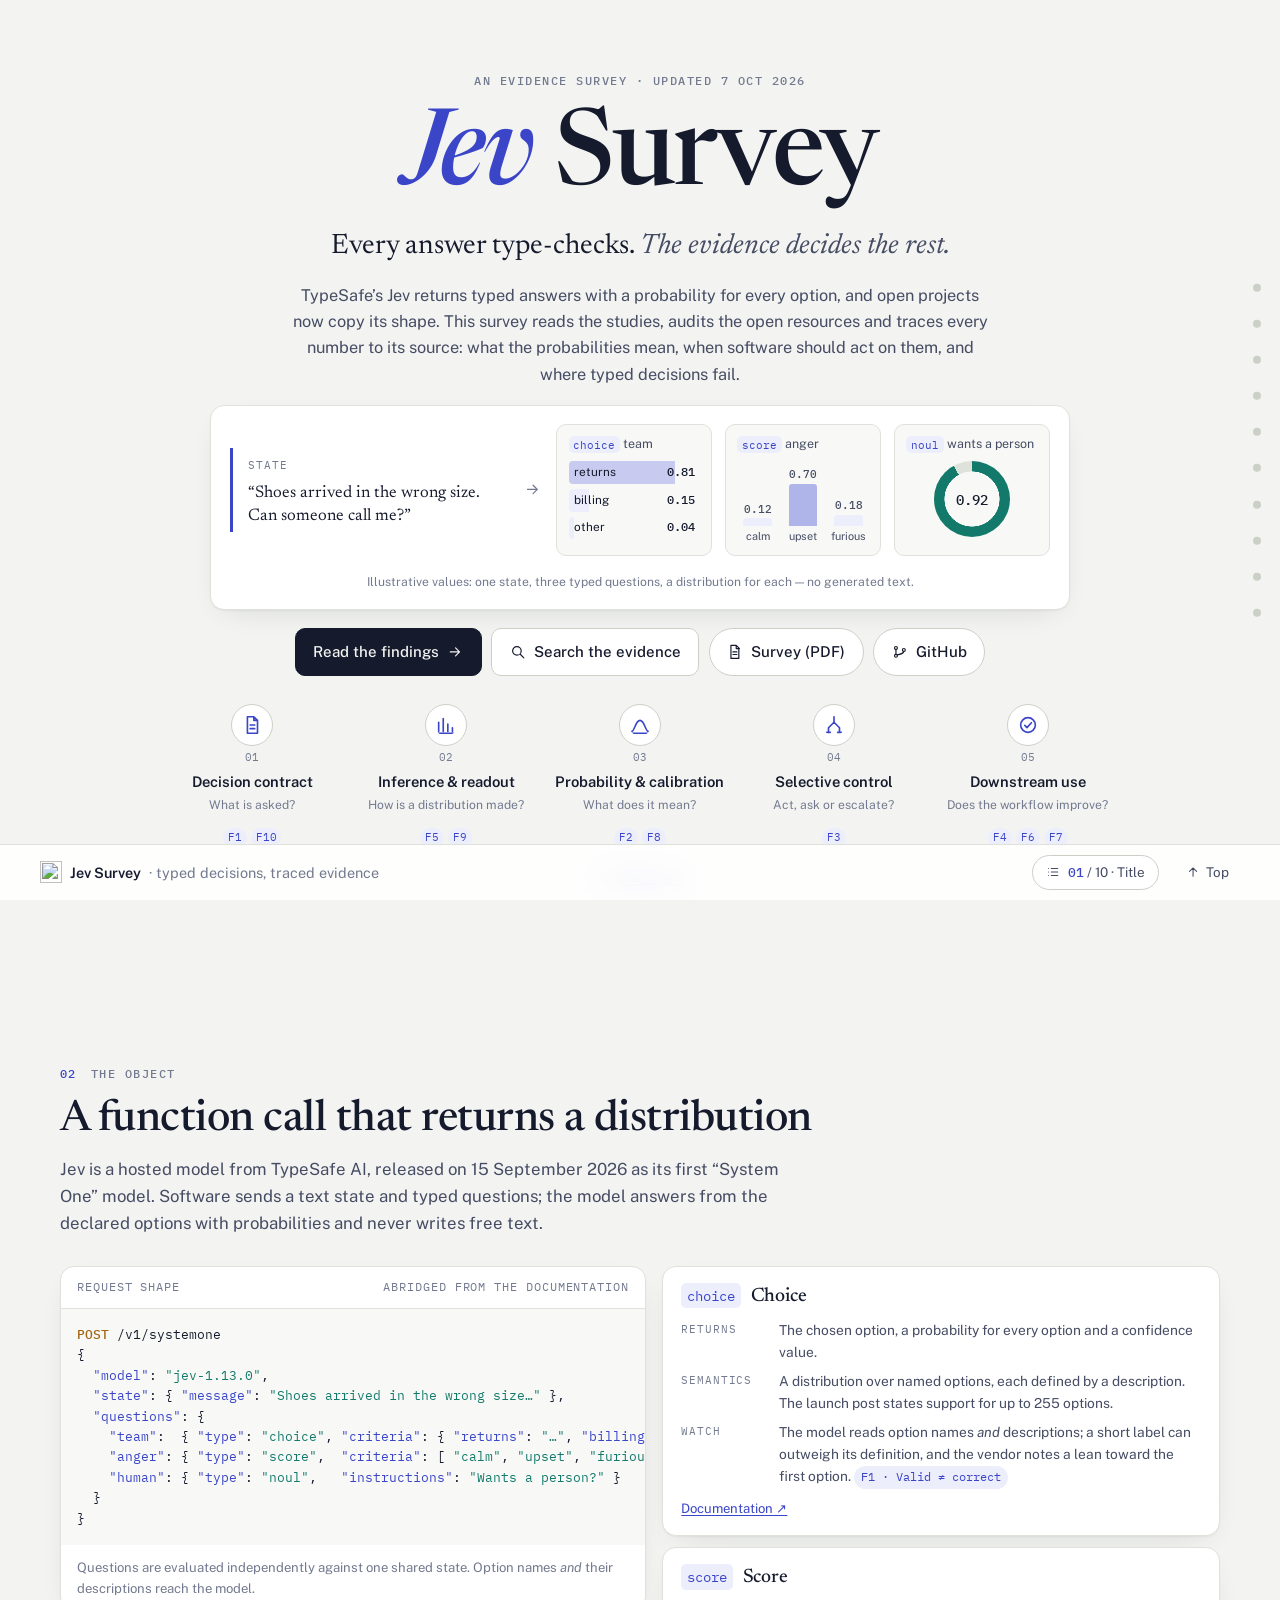
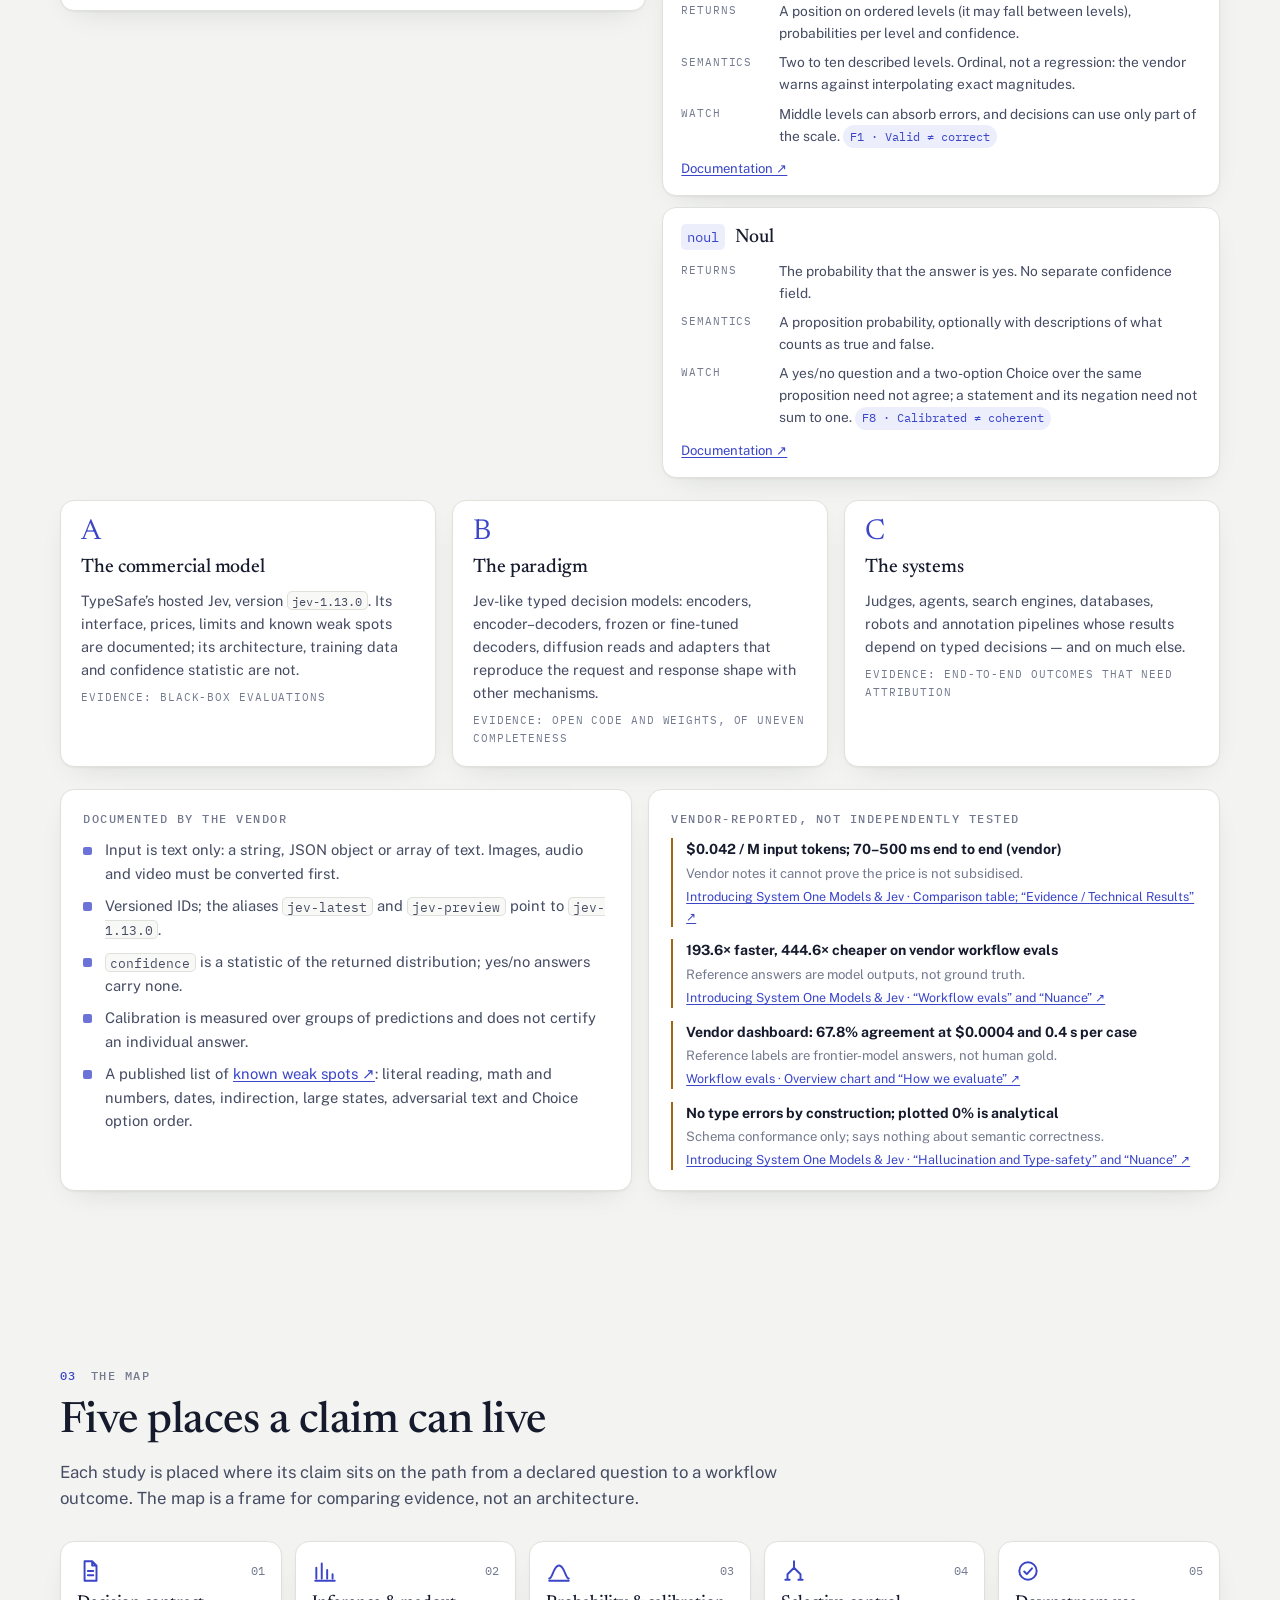
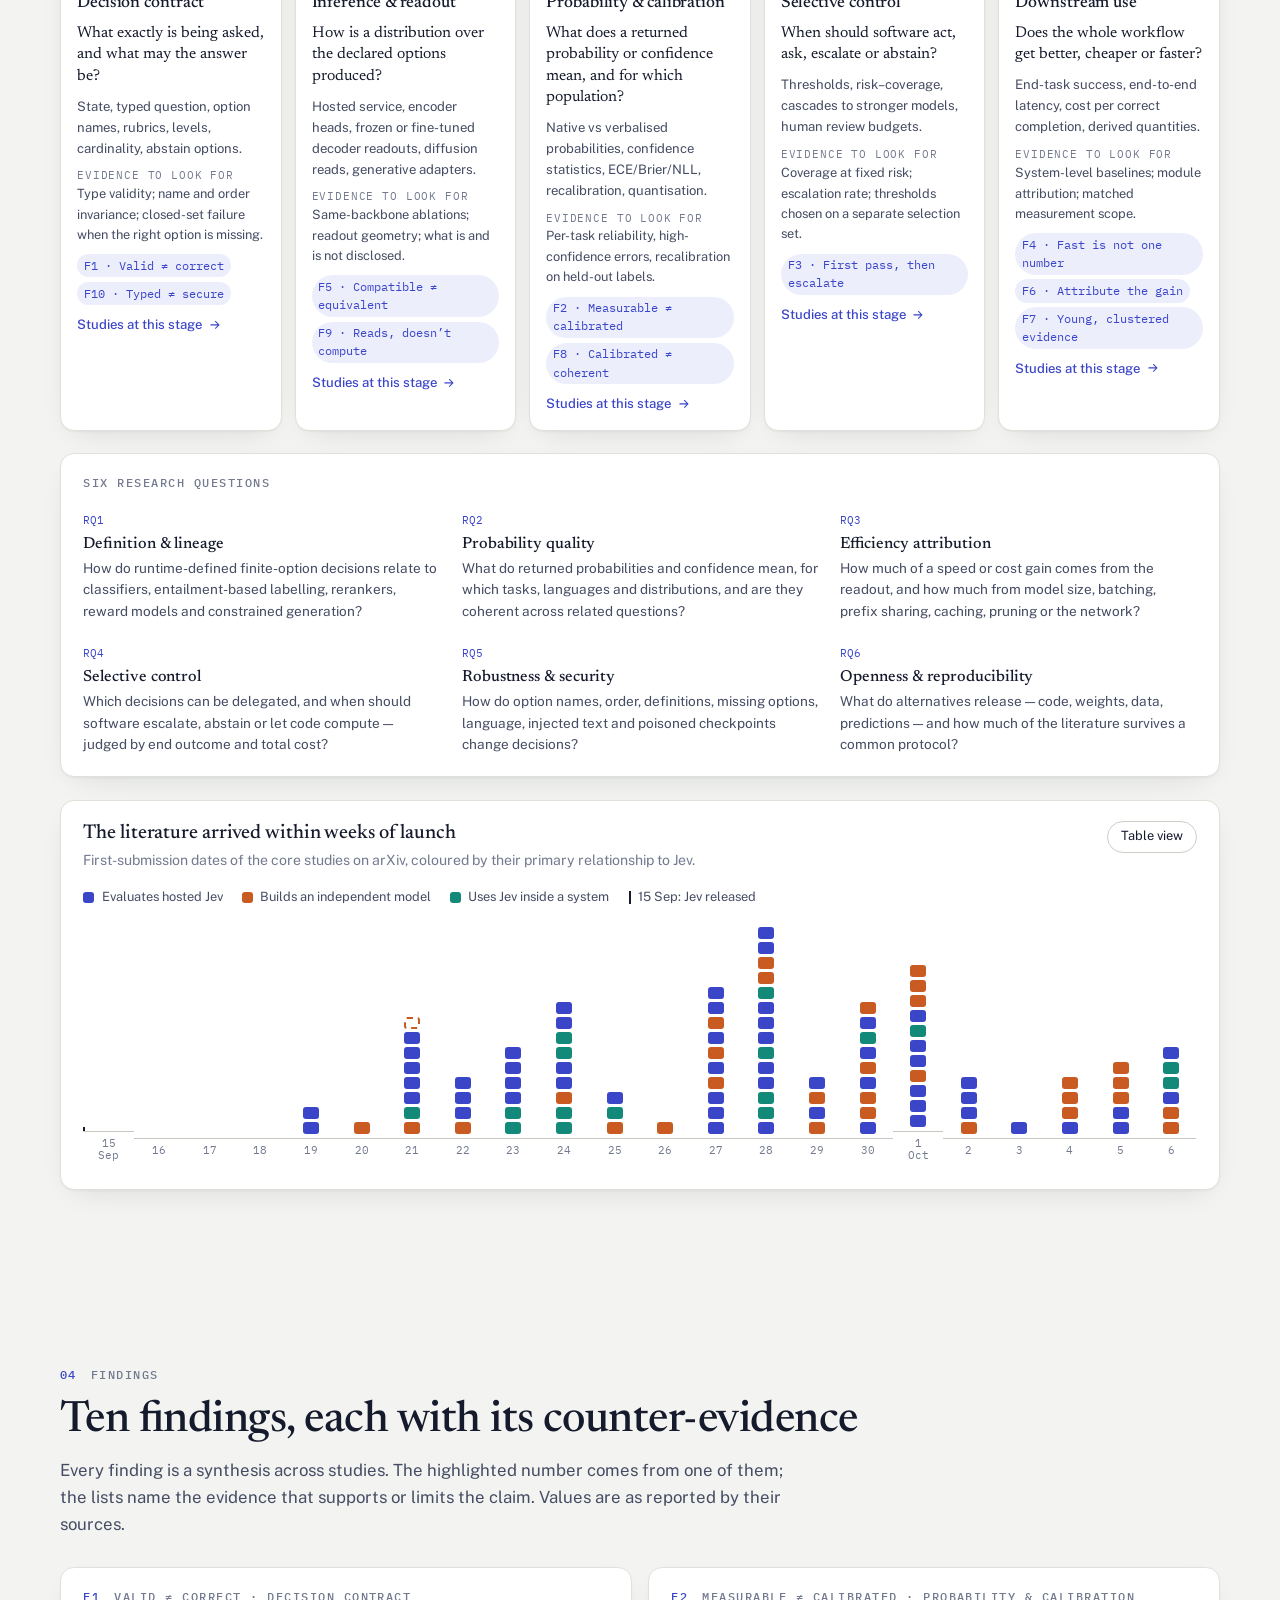
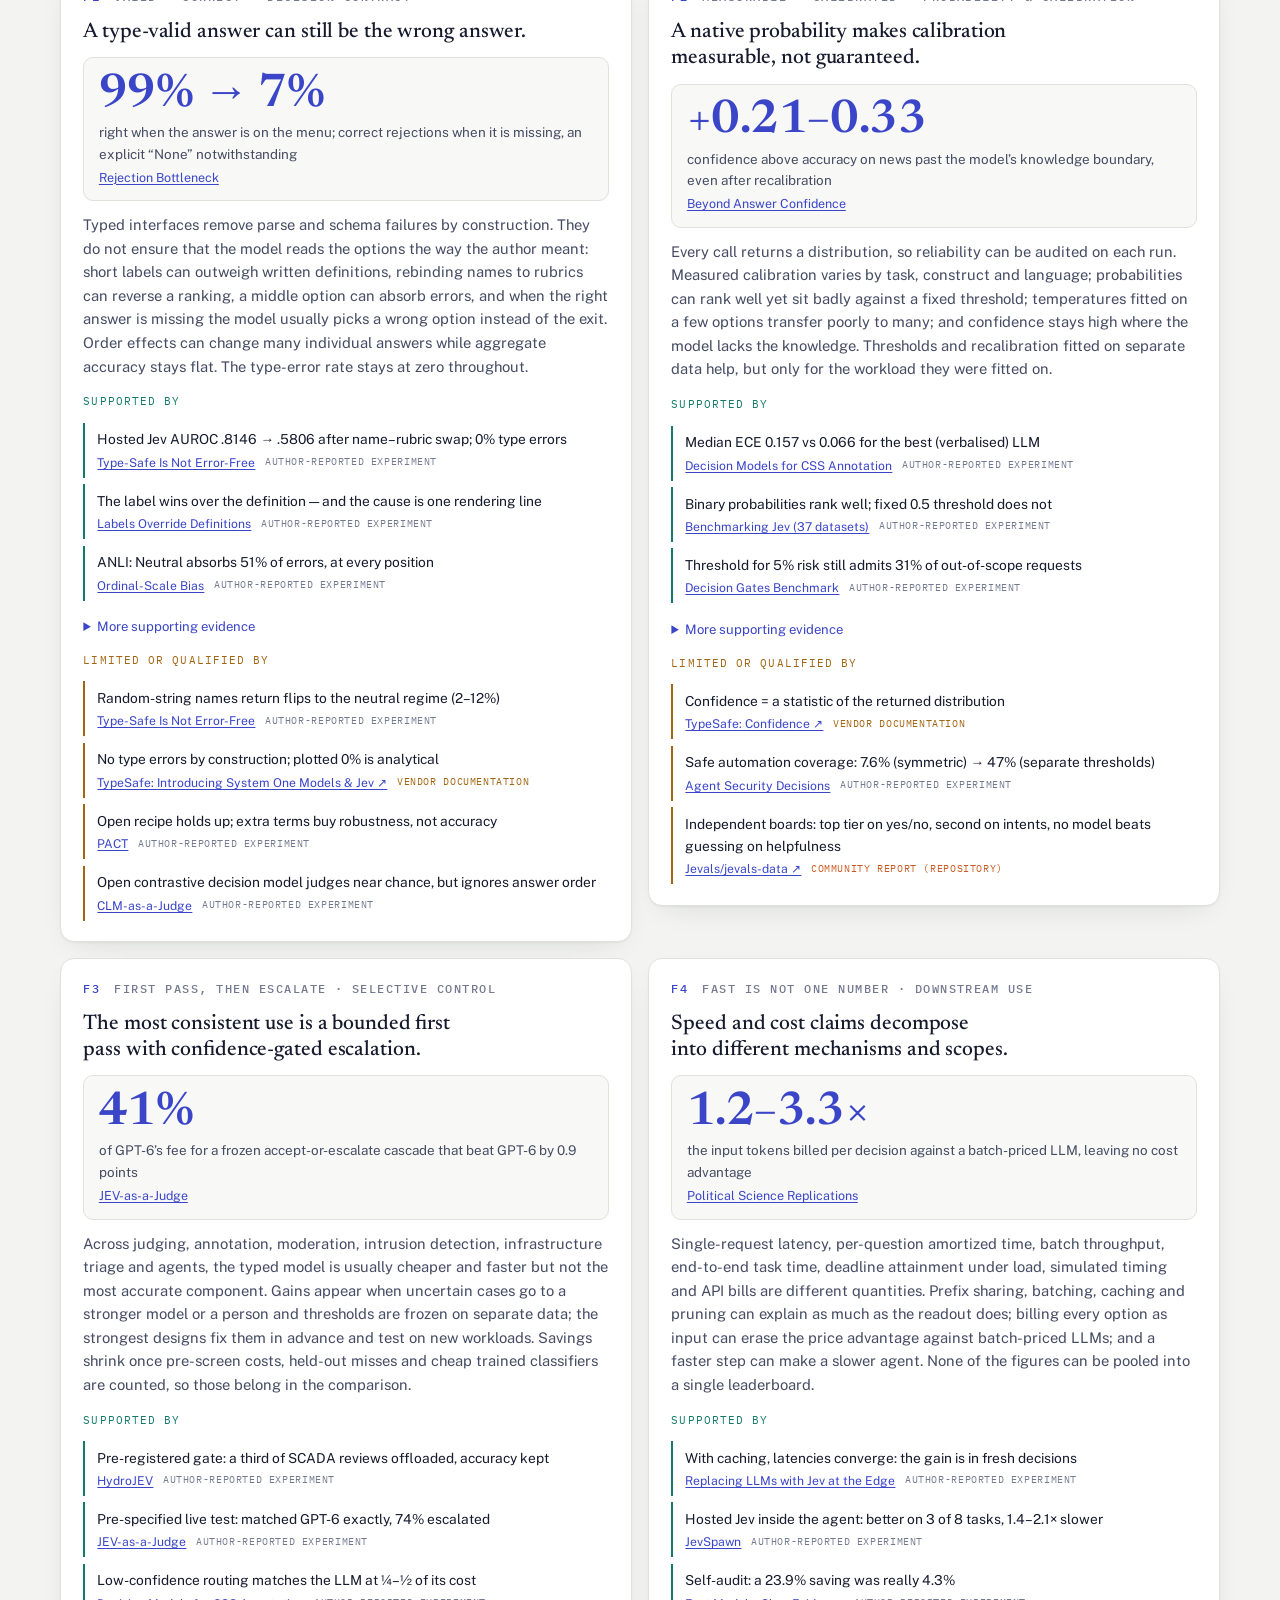
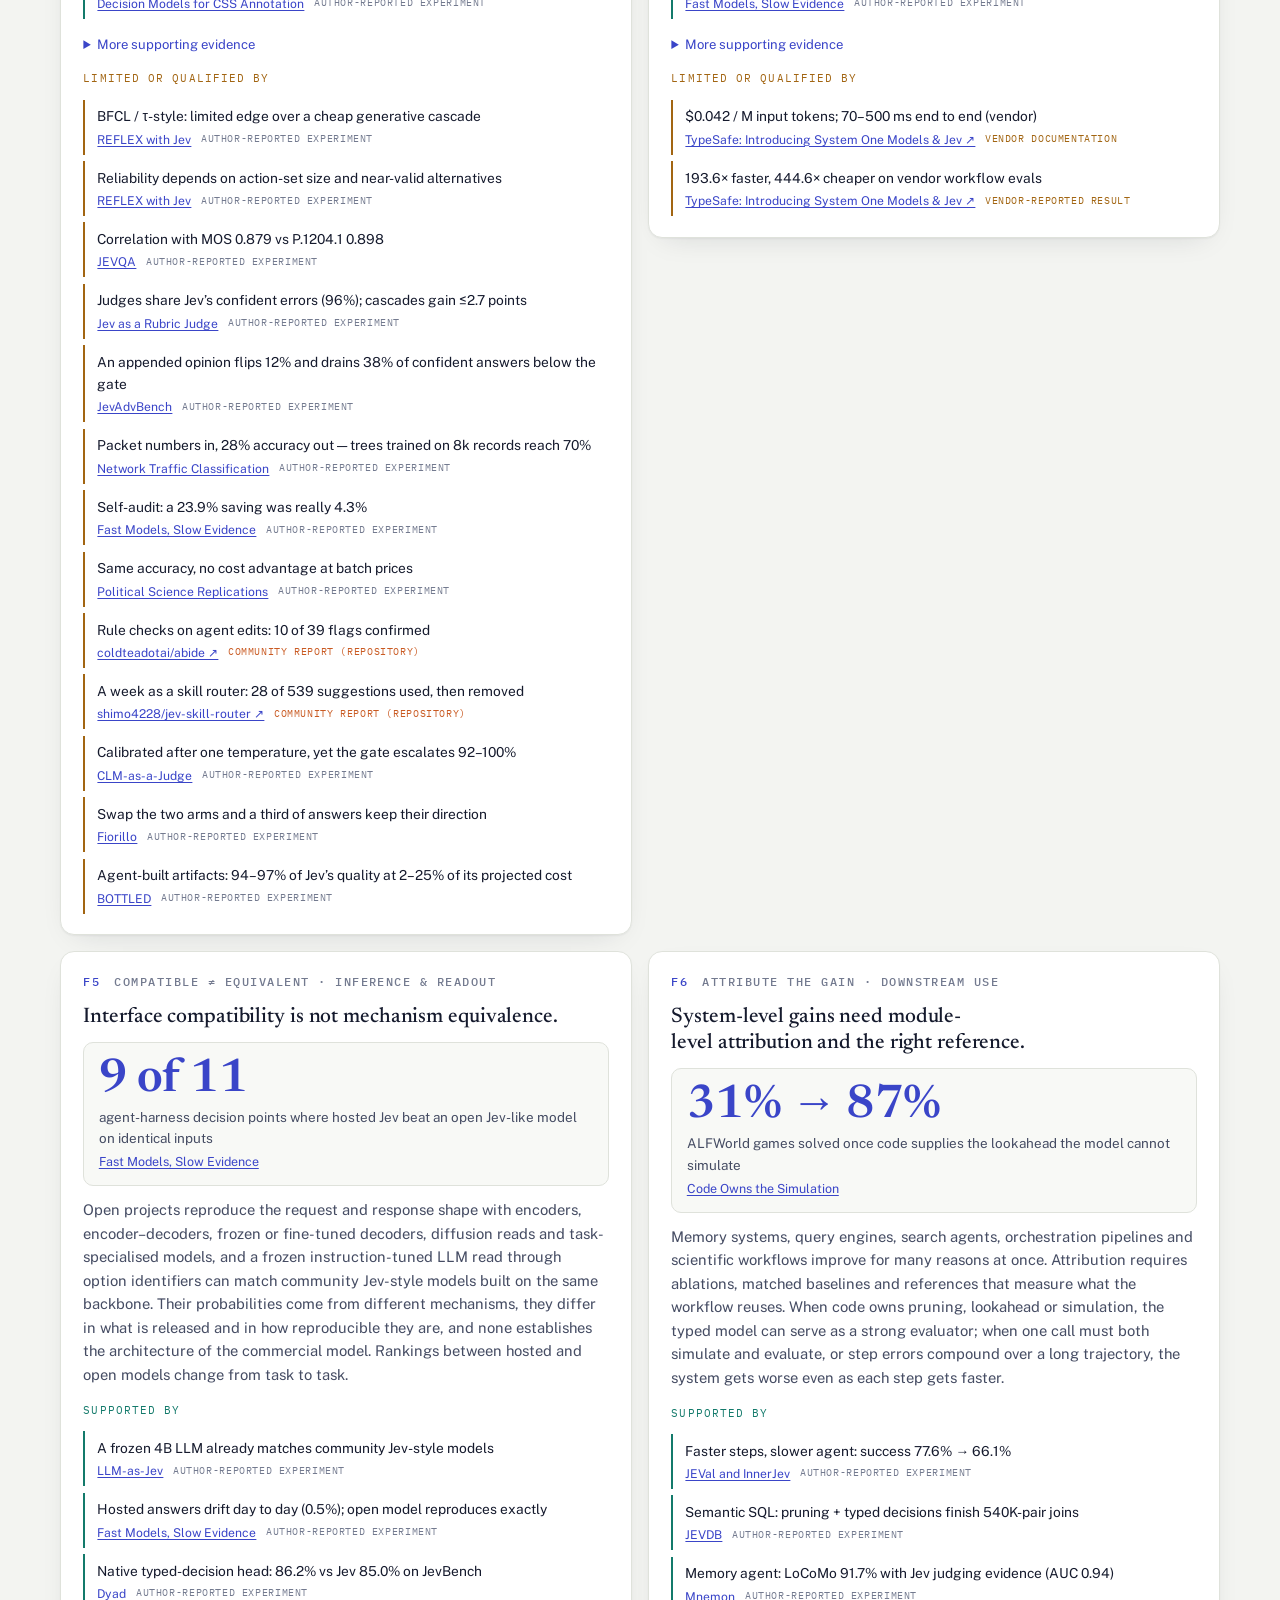
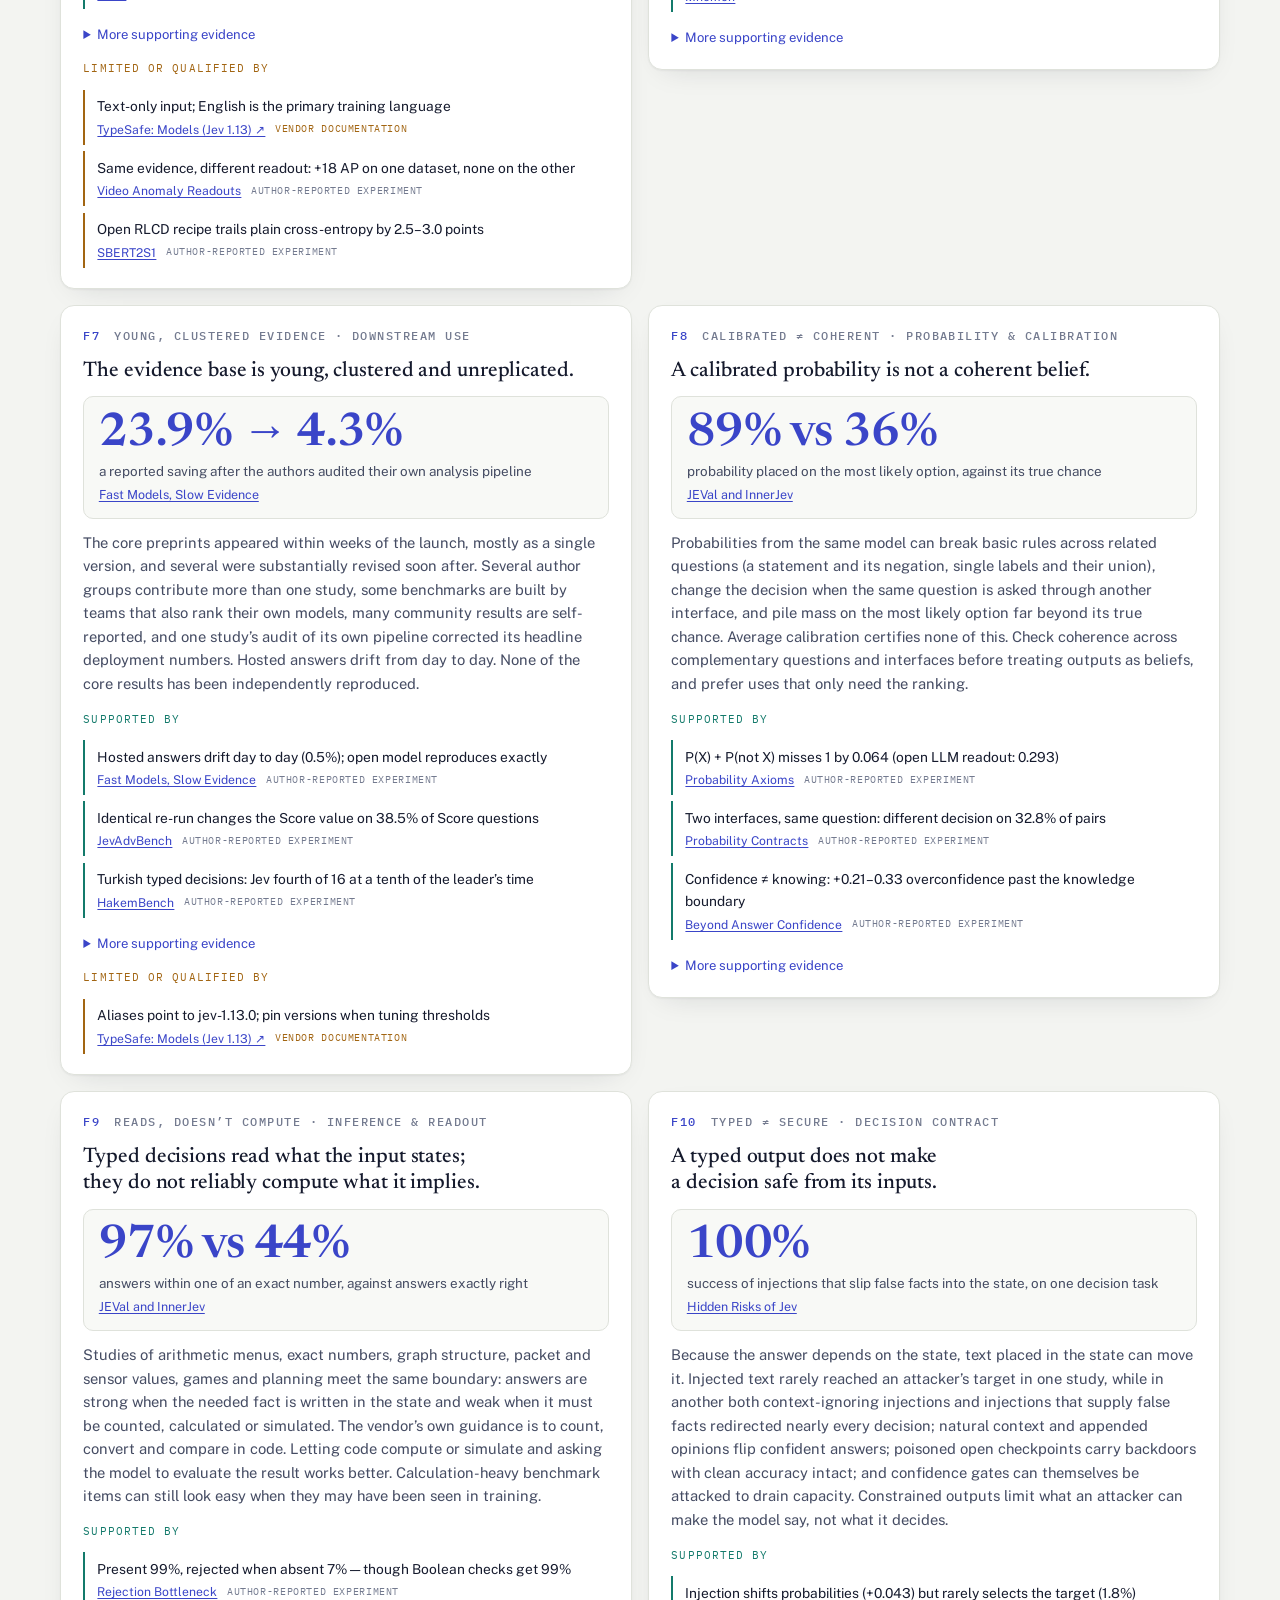
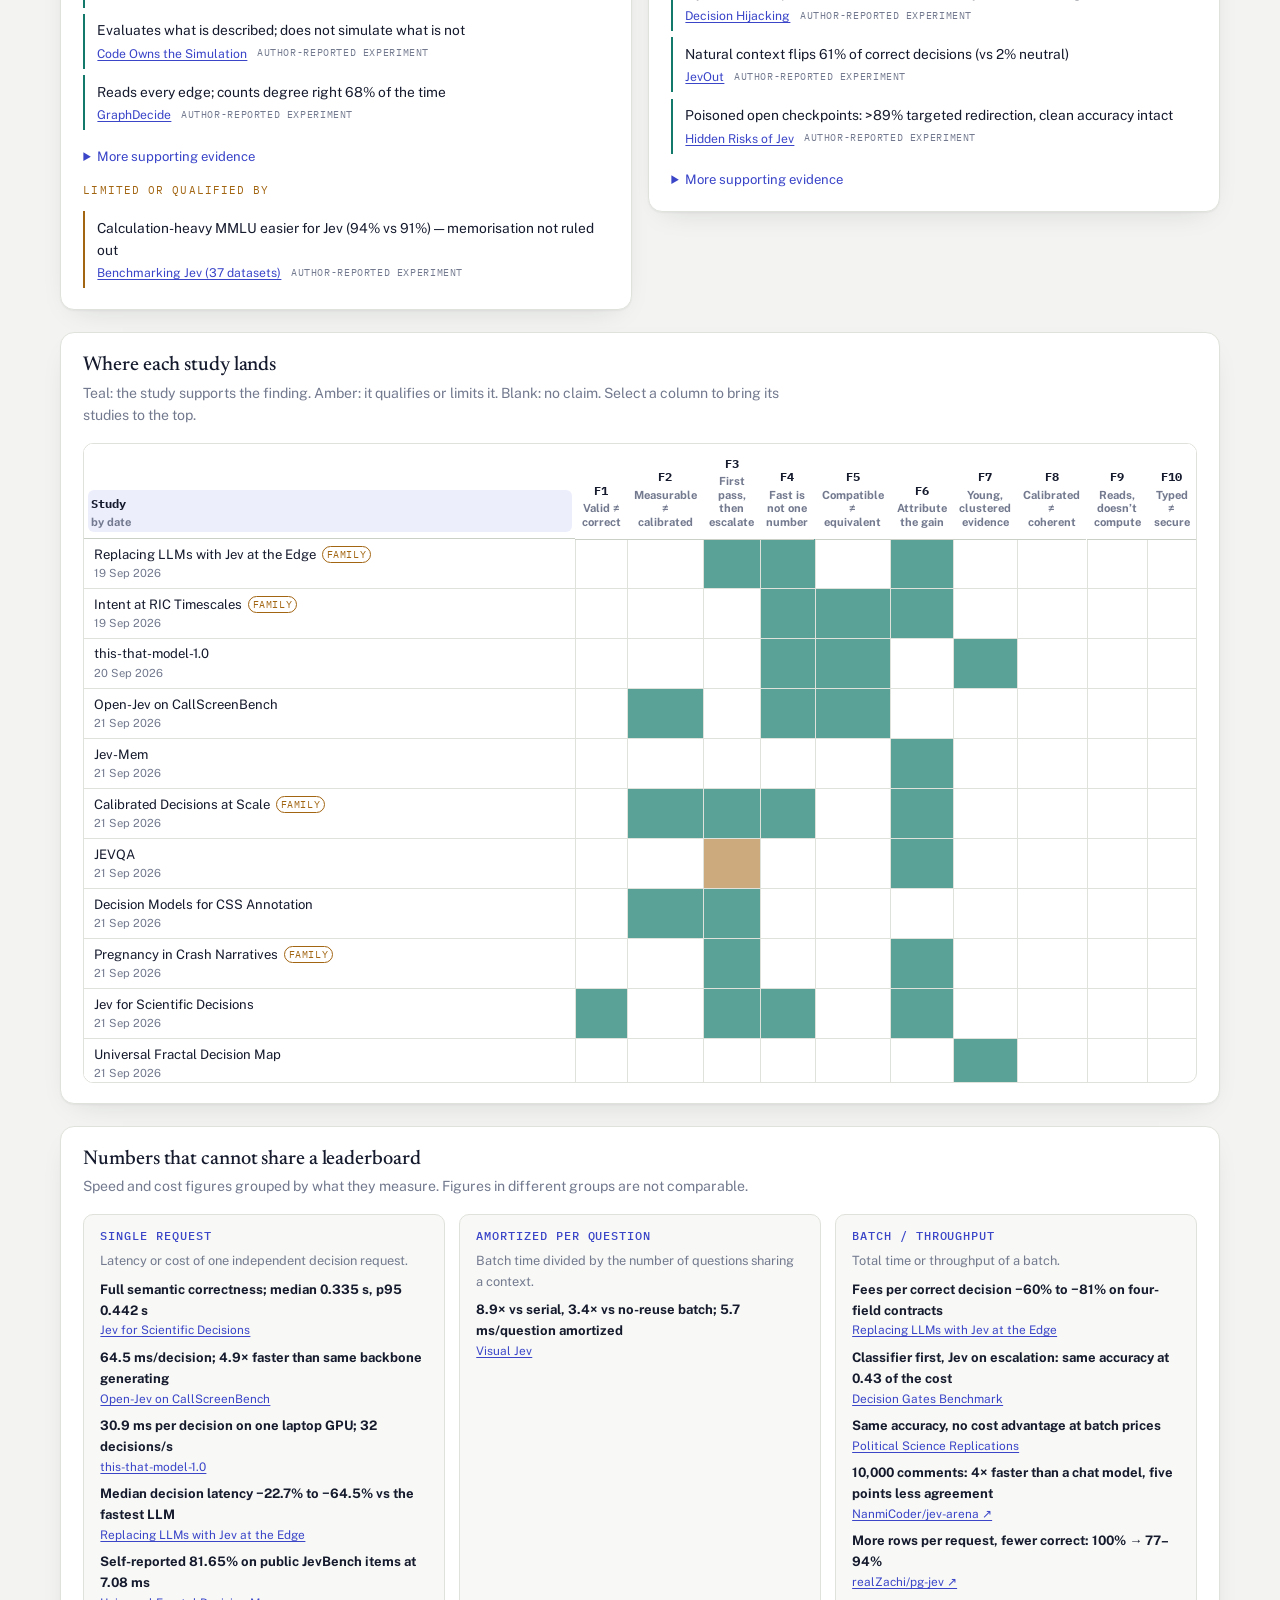
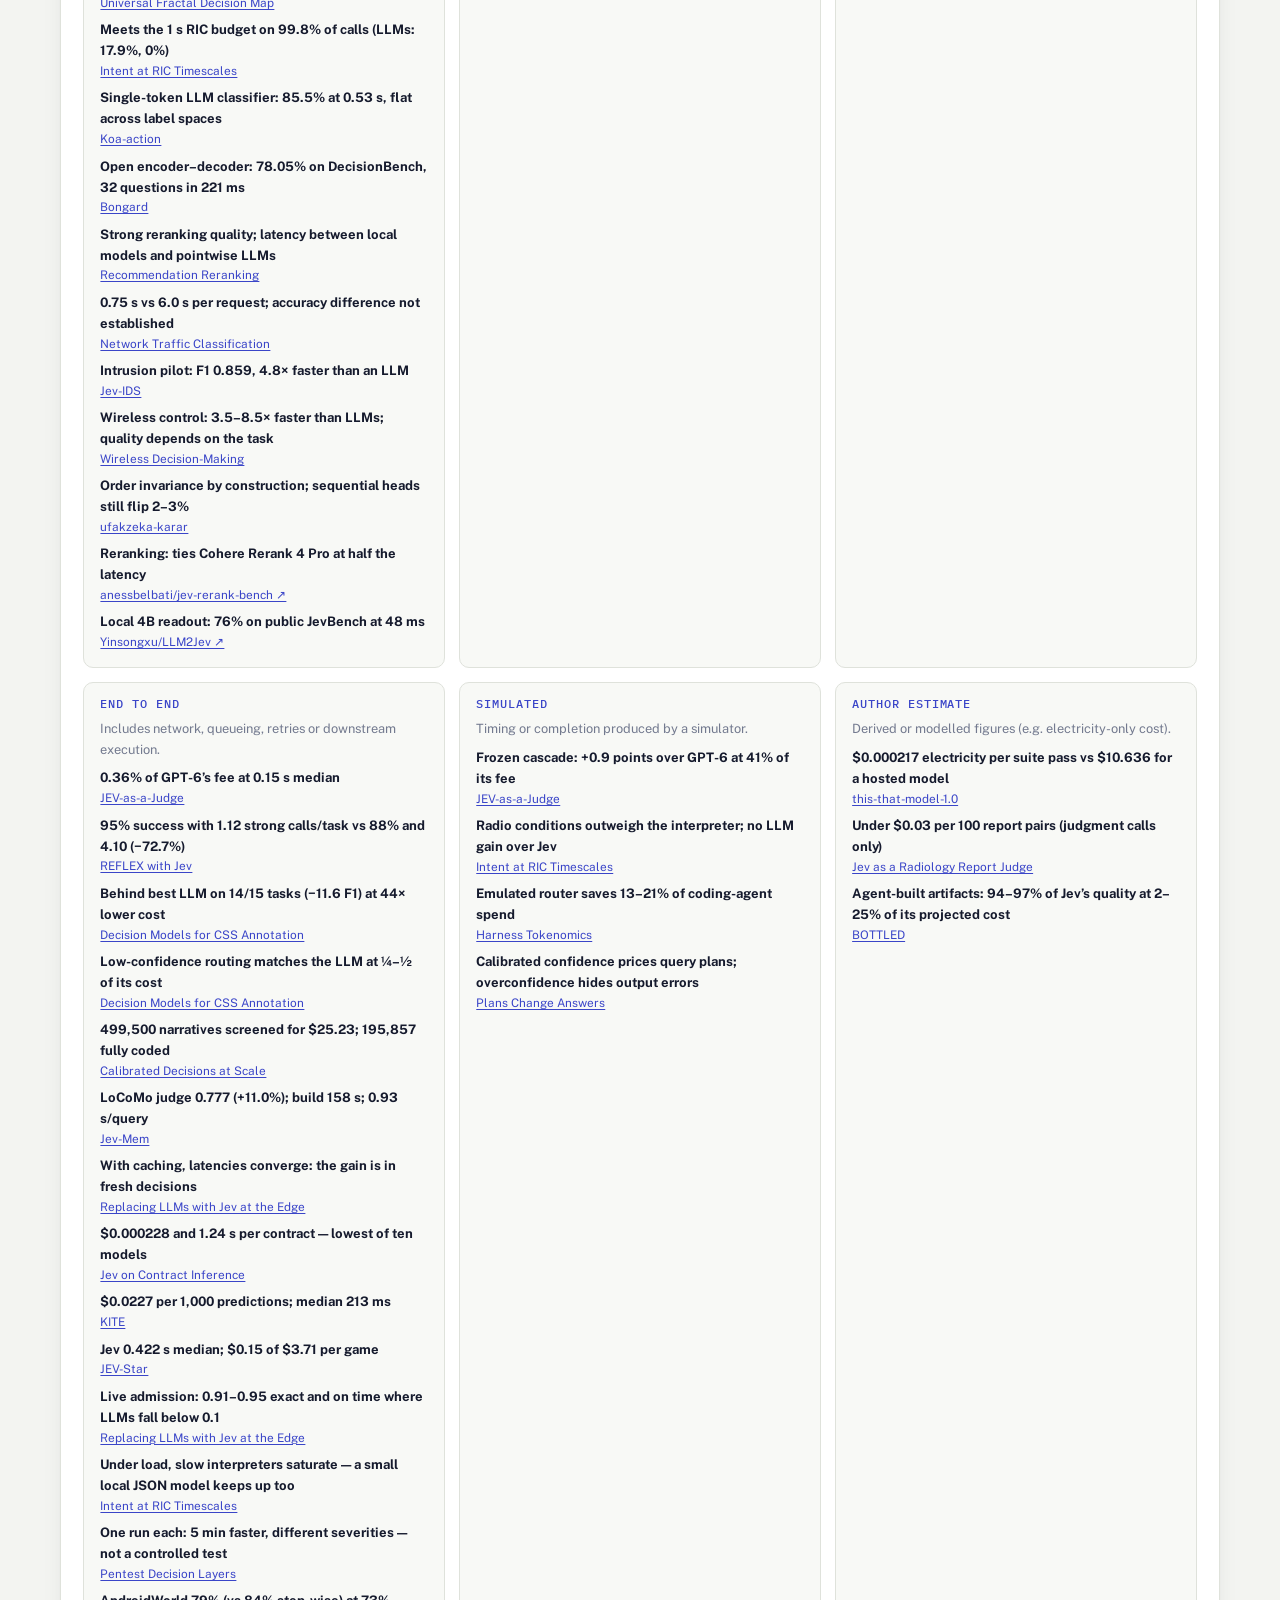
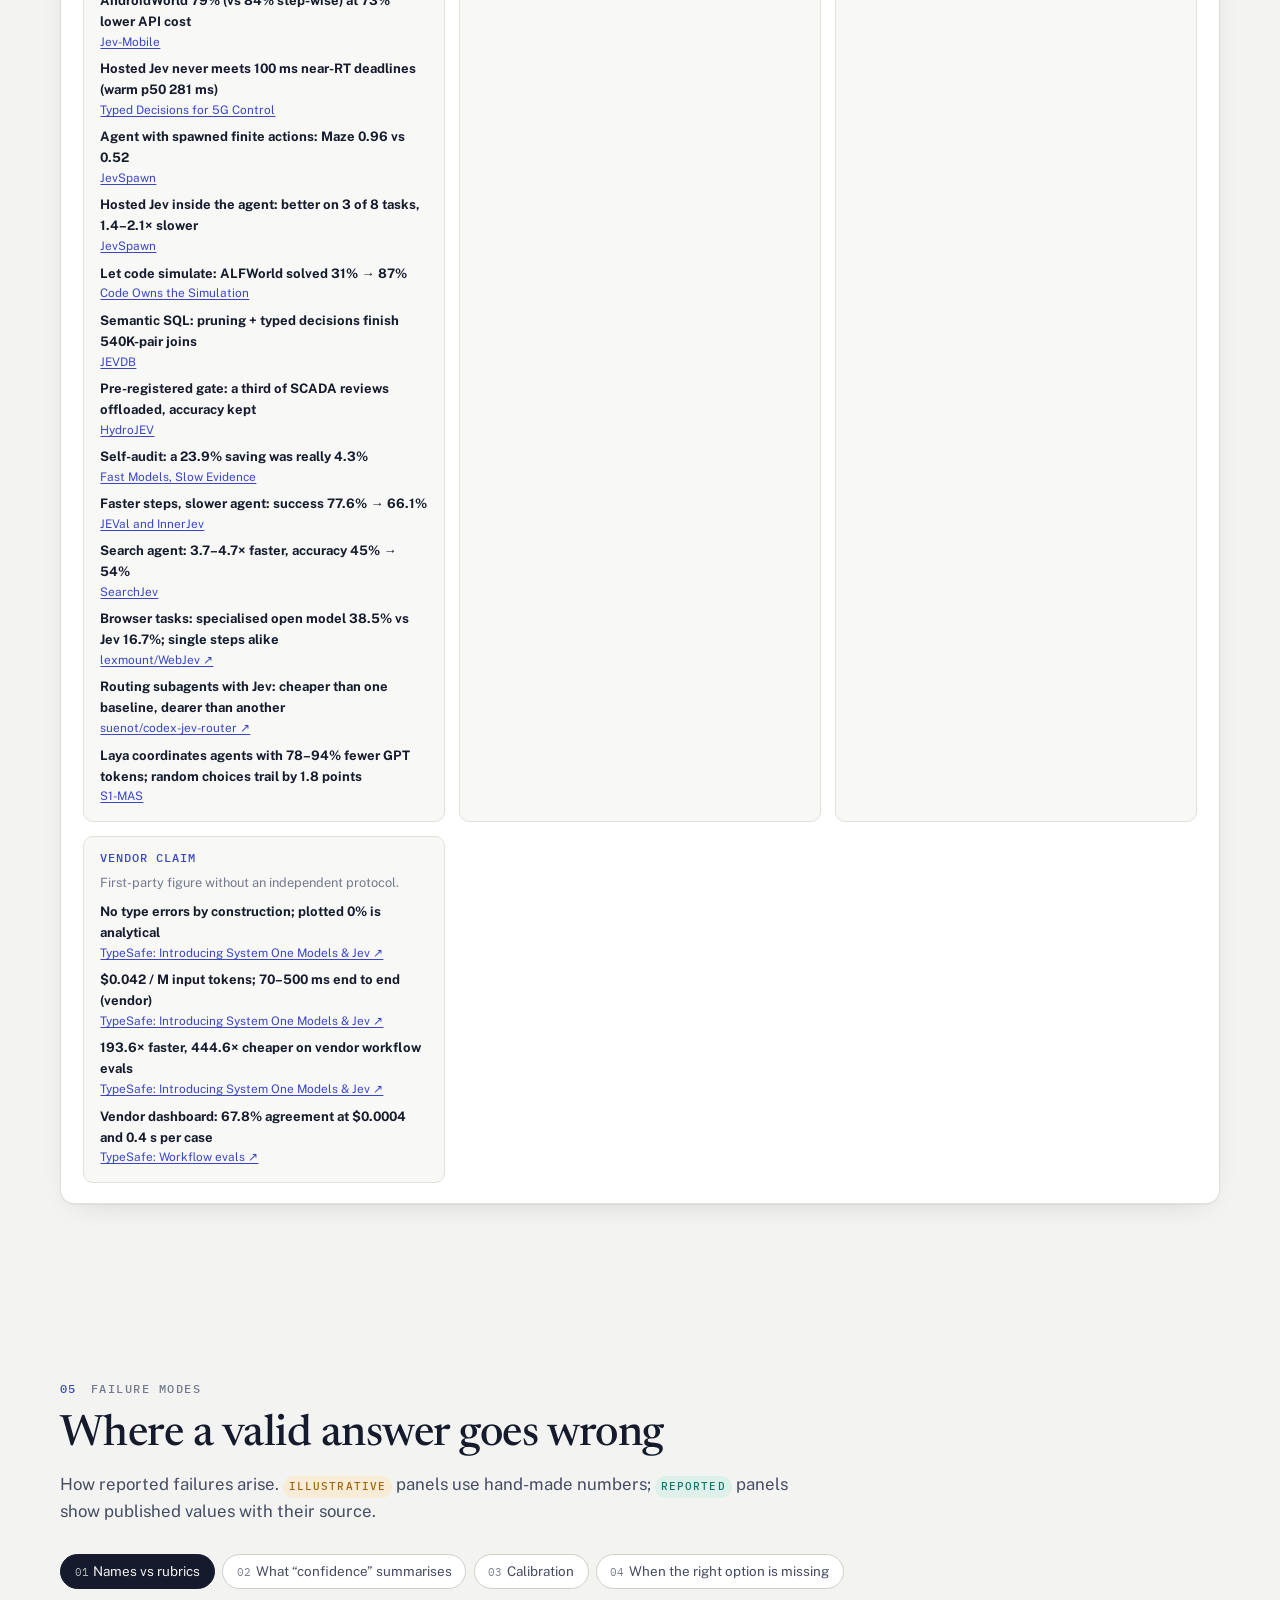
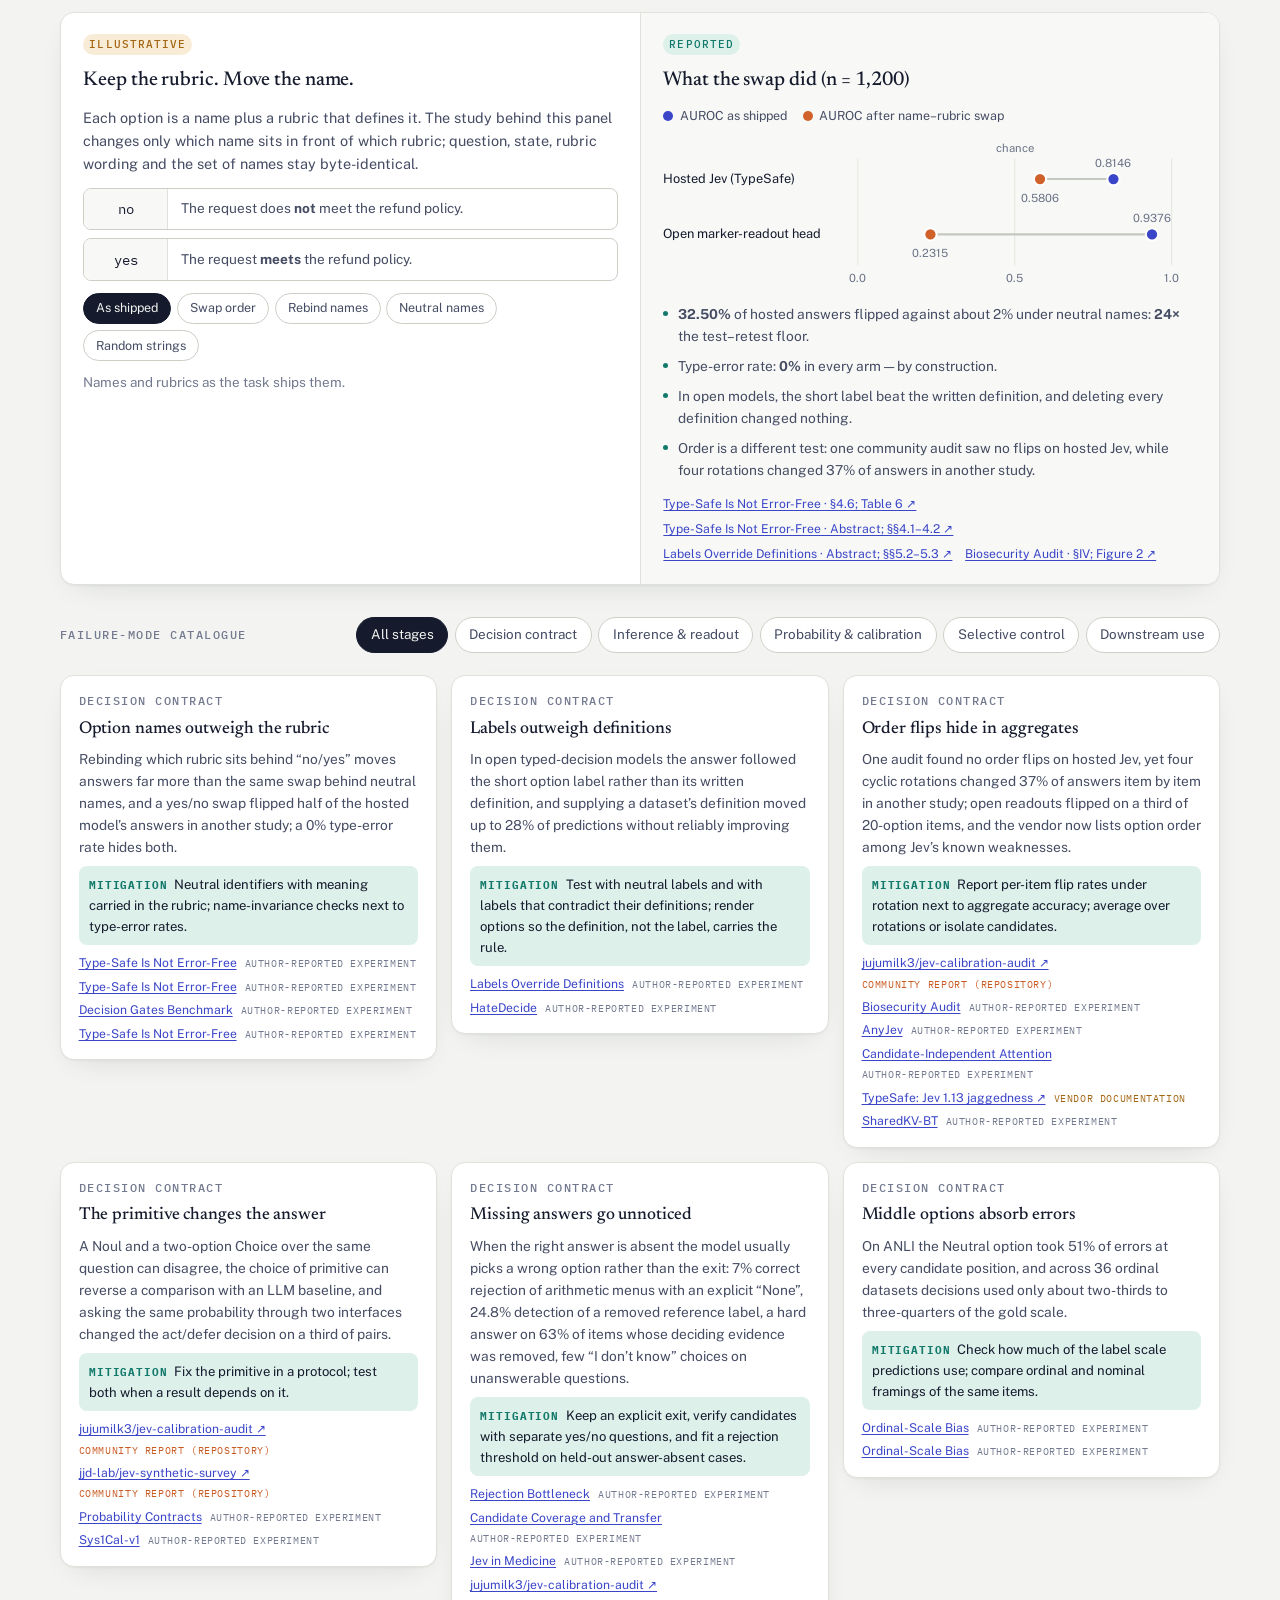
==== commit aadab07e: "Release 0.3.1: studies from the 7 October arXiv listing - Ten new core studies, each read in full: c" ====
--- a/index.html
+++ b/index.html
@@ -52,7 +52,7 @@
     <!-- 01 TITLE ---------------------------------------------------------- -->
     <section class="chapter hero" id="title" data-label="Title" aria-labelledby="hero-title">
       <div class="chapter-inner hero-inner">
-        <p class="kicker">An evidence survey · Updated 6 Oct 2026</p>
+        <p class="kicker">An evidence survey · Updated 7 Oct 2026</p>
         <h1 id="hero-title" class="wordmark"><span class="wm-j">Jev</span> <span class="wm-s">Survey</span></h1>
         <p class="hero-claim">Every answer type-checks. <em>The evidence decides the rest.</em></p>
         <p class="hero-lede">TypeSafe’s Jev returns typed answers with a probability for every option, and open projects now copy its shape. This survey reads the studies, audits the open resources and traces every number to its source: what the probabilities mean, when software should act on them, and where typed decisions fail.</p>
@@ -183,7 +183,7 @@
             <div><h3 id="timeline-title">The literature arrived within weeks of launch</h3><p>First-submission dates of the core studies on arXiv, coloured by their primary relationship to Jev.</p></div>
             <button class="table-toggle" type="button" aria-pressed="false" data-table-toggle="timeline">Table view</button>
           </figcaption>
-          <div class="tl-legend"><span class="lg rel-commercial_jev"><i aria-hidden="true"></i>Evaluates hosted Jev</span><span class="lg rel-independent_jev_like"><i aria-hidden="true"></i>Builds an independent model</span><span class="lg rel-downstream_system"><i aria-hidden="true"></i>Uses Jev inside a system</span><span class="lg lg-launch"><i aria-hidden="true"></i>15 Sep: Jev released</span></div><div class="table-scroll tl-scroll" data-chart="timeline"><div class="timeline"><div class="tl-col tl-launch"><ul></ul><div class="tl-date"><span class="tl-d">15</span><span class="tl-m">Sep</span></div></div><div class="tl-col"><ul></ul><div class="tl-date"><span class="tl-d">16</span></div></div><div class="tl-col"><ul></ul><div class="tl-date"><span class="tl-d">17</span></div></div><div class="tl-col"><ul></ul><div class="tl-date"><span class="tl-d">18</span></div></div><div class="tl-col"><ul><li><button type="button" class="tl-dot rel-commercial_jev" data-open-paper="arxiv:2609.22753" title="Replacing LLMs with Jev at the Edge"><span class="sr-only">Replacing LLMs with Jev at the Edge</span></button></li><li><button type="button" class="tl-dot rel-commercial_jev" data-open-paper="arxiv:2609.23136" title="Intent at RIC Timescales"><span class="sr-only">Intent at RIC Timescales</span></button></li></ul><div class="tl-date"><span class="tl-d">19</span></div></div><div class="tl-col"><ul><li><button type="button" class="tl-dot rel-independent_jev_like" data-open-paper="arxiv:2609.23886" title="this-that-model-1.0"><span class="sr-only">this-that-model-1.0</span></button></li></ul><div class="tl-date"><span class="tl-d">20</span></div></div><div class="tl-col"><ul><li><button type="button" class="tl-dot rel-independent_jev_like" data-open-paper="arxiv:2609.23959" title="Open-Jev on CallScreenBench"><span class="sr-only">Open-Jev on CallScreenBench</span></button></li><li><button type="button" class="tl-dot rel-downstream_system" data-open-paper="arxiv:2609.23986" title="Jev-Mem"><span class="sr-only">Jev-Mem</span></button></li><li><button type="button" class="tl-dot rel-commercial_jev" data-open-paper="arxiv:2609.24052" title="Calibrated Decisions at Scale"><span class="sr-only">Calibrated Decisions at Scale</span></button></li><li><button type="button" class="tl-dot rel-commercial_jev" data-open-paper="arxiv:2609.24395" title="JEVQA"><span class="sr-only">JEVQA</span></button></li><li><button type="button" class="tl-dot rel-commercial_jev" data-open-paper="arxiv:2609.24574" title="Decision Models for CSS Annotation"><span class="sr-only">Decision Models for CSS Annotation</span></button></li><li><button type="button" class="tl-dot rel-commercial_jev" data-open-paper="arxiv:2610.00213" title="Pregnancy in Crash Narratives"><span class="sr-only">Pregnancy in Crash Narratives</span></button></li><li><button type="button" class="tl-dot rel-commercial_jev" data-open-paper="arxiv:2609.24965" title="Jev for Scientific Decisions"><span class="sr-only">Jev for Scientific Decisions</span></button></li><li><button type="button" class="tl-dot rel-independent_jev_like tl-peripheral" data-open-paper="arxiv:2609.25498" title="Universal Fractal Decision Map"><span class="sr-only">Universal Fractal Decision Map</span></button></li></ul><div class="tl-date"><span class="tl-d">21</span></div></div><div class="tl-col"><ul><li><button type="button" class="tl-dot rel-independent_jev_like" data-open-paper="arxiv:2609.25845" title="Visual Jev"><span class="sr-only">Visual Jev</span></button></li><li><button type="button" class="tl-dot rel-commercial_jev" data-open-paper="arxiv:2609.26532" title="REFLEX with Jev"><span class="sr-only">REFLEX with Jev</span></button></li><li><button type="button" class="tl-dot rel-commercial_jev" data-open-paper="arxiv:2609.26550" title="JEV-as-a-Judge"><span class="sr-only">JEV-as-a-Judge</span></button></li><li><button type="button" class="tl-dot rel-commercial_jev" data-open-paper="arxiv:2609.26758" title="Type-Safe Is Not Error-Free"><span class="sr-only">Type-Safe Is Not Error-Free</span></button></li></ul><div class="tl-date"><span class="tl-d">22</span></div></div><div class="tl-col"><ul><li><button type="button" class="tl-dot rel-downstream_system" data-open-paper="arxiv:2609.27331" title="JEV-Star"><span class="sr-only">JEV-Star</span></button></li><li><button type="button" class="tl-dot rel-downstream_system" data-open-paper="arxiv:2609.27535" title="KITE"><span class="sr-only">KITE</span></button></li><li><button type="button" class="tl-dot rel-commercial_jev" data-open-paper="arxiv:2609.27607" title="Jev as a Radiology Report Judge"><span class="sr-only">Jev as a Radiology Report Judge</span></button></li><li><button type="button" class="tl-dot rel-commercial_jev" data-open-paper="arxiv:2609.27678" title="Jev on Contract Inference"><span class="sr-only">Jev on Contract Inference</span></button></li><li><button type="button" class="tl-dot rel-commercial_jev" data-open-paper="arxiv:2609.28587" title="NumericJev"><span class="sr-only">NumericJev</span></button></li><li><button type="button" class="tl-dot rel-commercial_jev" data-open-paper="arxiv:2609.28613" title="Decision Hijacking"><span class="sr-only">Decision Hijacking</span></button></li></ul><div class="tl-date"><span class="tl-d">23</span></div></div><div class="tl-col"><ul><li><button type="button" class="tl-dot rel-downstream_system" data-open-paper="arxiv:2609.28919" title="Harness Tokenomics"><span class="sr-only">Harness Tokenomics</span></button></li><li><button type="button" class="tl-dot rel-downstream_system" data-open-paper="arxiv:2609.28940" title="Pentest Decision Layers"><span class="sr-only">Pentest Decision Layers</span></button></li><li><button type="button" class="tl-dot rel-independent_jev_like" data-open-paper="arxiv:2609.29283" title="PixelJev"><span class="sr-only">PixelJev</span></button></li><li><button type="button" class="tl-dot rel-commercial_jev" data-open-paper="arxiv:2609.29429" title="Just Ask Jev"><span class="sr-only">Just Ask Jev</span></button></li><li><button type="button" class="tl-dot rel-commercial_jev" data-open-paper="arxiv:2609.29769" title="Jev as a Rubric Judge"><span class="sr-only">Jev as a Rubric Judge</span></button></li><li><button type="button" class="tl-dot rel-downstream_system" data-open-paper="arxiv:2609.30186" title="Jev-Mobile"><span class="sr-only">Jev-Mobile</span></button></li><li><button type="button" class="tl-dot rel-downstream_system" data-open-paper="arxiv:2609.30216" title="Jev in the Wild"><span class="sr-only">Jev in the Wild</span></button></li><li><button type="button" class="tl-dot rel-commercial_jev" data-open-paper="arxiv:2609.30243" title="JevOut"><span class="sr-only">JevOut</span></button></li><li><button type="button" class="tl-dot rel-commercial_jev" data-open-paper="arxiv:2609.30454" title="Biosecurity Audit"><span class="sr-only">Biosecurity Audit</span></button></li></ul><div class="tl-date"><span class="tl-d">24</span></div></div><div class="tl-col"><ul><li><button type="button" class="tl-dot rel-independent_jev_like" data-open-paper="arxiv:2609.30706" title="LAVOIR"><span class="sr-only">LAVOIR</span></button></li><li><button type="button" class="tl-dot rel-downstream_system" data-open-paper="arxiv:2609.30922" title="JevSoup"><span class="sr-only">JevSoup</span></button></li><li><button type="button" class="tl-dot rel-commercial_jev" data-open-paper="arxiv:2609.31142" title="JevAdvBench"><span class="sr-only">JevAdvBench</span></button></li></ul><div class="tl-date"><span class="tl-d">25</span></div></div><div class="tl-col"><ul><li><button type="button" class="tl-dot rel-independent_jev_like" data-open-paper="arxiv:2609.35865" title="PACT"><span class="sr-only">PACT</span></button></li></ul><div class="tl-date"><span class="tl-d">26</span></div></div><div class="tl-col"><ul><li><button type="button" class="tl-dot rel-commercial_jev" data-open-paper="arxiv:2609.33209" title="Probability Axioms"><span class="sr-only">Probability Axioms</span></button></li><li><button type="button" class="tl-dot rel-commercial_jev" data-open-paper="arxiv:2609.33401" title="Agent Security Decisions"><span class="sr-only">Agent Security Decisions</span></button></li><li><button type="button" class="tl-dot rel-commercial_jev" data-open-paper="arxiv:2609.33538" title="Speech Neuroprosthesis Rescoring"><span class="sr-only">Speech Neuroprosthesis Rescoring</span></button></li><li><button type="button" class="tl-dot rel-independent_jev_like" data-open-paper="arxiv:2609.33671" title="COGNIT-Guard"><span class="sr-only">COGNIT-Guard</span></button></li><li><button type="button" class="tl-dot rel-commercial_jev" data-open-paper="arxiv:2609.33689" title="Typed Decisions for 5G Control"><span class="sr-only">Typed Decisions for 5G Control</span></button></li><li><button type="button" class="tl-dot rel-independent_jev_like" data-open-paper="arxiv:2609.33843" title="Laya Reproduction"><span class="sr-only">Laya Reproduction</span></button></li><li><button type="button" class="tl-dot rel-commercial_jev" data-open-paper="arxiv:2609.37470" title="Probability Contracts"><span class="sr-only">Probability Contracts</span></button></li><li><button type="button" class="tl-dot rel-independent_jev_like" data-open-paper="arxiv:2609.33874" title="JET"><span class="sr-only">JET</span></button></li><li><button type="button" class="tl-dot rel-commercial_jev" data-open-paper="arxiv:2609.33971" title="Do Decisions Add Up?"><span class="sr-only">Do Decisions Add Up?</span></button></li><li><button type="button" class="tl-dot rel-commercial_jev" data-open-paper="arxiv:2609.34024" title="Jev in Medicine"><span class="sr-only">Jev in Medicine</span></button></li></ul><div class="tl-date"><span class="tl-d">27</span></div></div><div class="tl-col"><ul><li><button type="button" class="tl-dot rel-commercial_jev" data-open-paper="arxiv:2609.34180" title="Video Anomaly Readouts"><span class="sr-only">Video Anomaly Readouts</span></button></li><li><button type="button" class="tl-dot rel-downstream_system" data-open-paper="arxiv:2609.34227" title="Selection vs Extraction Memory"><span class="sr-only">Selection vs Extraction Memory</span></button></li><li><button type="button" class="tl-dot rel-downstream_system" data-open-paper="arxiv:2609.34736" title="SeLMRoute"><span class="sr-only">SeLMRoute</span></button></li><li><button type="button" class="tl-dot rel-commercial_jev" data-open-paper="arxiv:2609.34862" title="Agent Trace Security Judge"><span class="sr-only">Agent Trace Security Judge</span></button></li><li><button type="button" class="tl-dot rel-commercial_jev" data-open-paper="arxiv:2609.34963" title="JevVibe"><span class="sr-only">JevVibe</span></button></li><li><button type="button" class="tl-dot rel-downstream_system" data-open-paper="arxiv:2609.34969" title="NavJev"><span class="sr-only">NavJev</span></button></li><li><button type="button" class="tl-dot rel-commercial_jev" data-open-paper="arxiv:2609.35286" title="Source-Position Coherence"><span class="sr-only">Source-Position Coherence</span></button></li><li><button type="button" class="tl-dot rel-commercial_jev" data-open-paper="arxiv:2609.35293" title="Decide, Don’t Generate (ABSA)"><span class="sr-only">Decide, Don’t Generate (ABSA)</span></button></li><li><button type="button" class="tl-dot rel-commercial_jev" data-open-paper="arxiv:2609.35342" title="Sys1Cal-v1"><span class="sr-only">Sys1Cal-v1</span></button></li><li><button type="button" class="tl-dot rel-downstream_system" data-open-paper="arxiv:2609.36059" title="Mnemon"><span class="sr-only">Mnemon</span></button></li><li><button type="button" class="tl-dot rel-independent_jev_like" data-open-paper="arxiv:2609.36115" title="Koa-action"><span class="sr-only">Koa-action</span></button></li><li><button type="button" class="tl-dot rel-independent_jev_like" data-open-paper="arxiv:2609.36116" title="Dyad"><span class="sr-only">Dyad</span></button></li><li><button type="button" class="tl-dot rel-commercial_jev" data-open-paper="arxiv:2609.36154" title="Training-Free HAR"><span class="sr-only">Training-Free HAR</span></button></li><li><button type="button" class="tl-dot rel-commercial_jev" data-open-paper="arxiv:2609.36399" title="Cultural Values Audit"><span class="sr-only">Cultural Values Audit</span></button></li></ul><div class="tl-date"><span class="tl-d">28</span></div></div><div class="tl-col"><ul><li><button type="button" class="tl-dot rel-independent_jev_like" data-open-paper="arxiv:2609.36965" title="Chinese-Jev"><span class="sr-only">Chinese-Jev</span></button></li><li><button type="button" class="tl-dot rel-commercial_jev" data-open-paper="arxiv:2609.37647" title="Benchmarking Jev (37 datasets)"><span class="sr-only">Benchmarking Jev (37 datasets)</span></button></li><li><button type="button" class="tl-dot rel-independent_jev_like" data-open-paper="arxiv:2609.37832" title="Certo (Cacheable Rules)"><span class="sr-only">Certo (Cacheable Rules)</span></button></li><li><button type="button" class="tl-dot rel-commercial_jev" data-open-paper="arxiv:2610.00346" title="Decision Gates Benchmark"><span class="sr-only">Decision Gates Benchmark</span></button></li></ul><div class="tl-date"><span class="tl-d">29</span></div></div><div class="tl-col"><ul><li><button type="button" class="tl-dot rel-commercial_jev" data-open-paper="arxiv:2609.38827" title="Ordinal-Scale Bias"><span class="sr-only">Ordinal-Scale Bias</span></button></li><li><button type="button" class="tl-dot rel-independent_jev_like" data-open-paper="arxiv:2609.38850" title="OpenJev-RLCD"><span class="sr-only">OpenJev-RLCD</span></button></li><li><button type="button" class="tl-dot rel-independent_jev_like" data-open-paper="arxiv:2609.39111" title="Bongard"><span class="sr-only">Bongard</span></button></li><li><button type="button" class="tl-dot rel-commercial_jev" data-open-paper="arxiv:2610.00376" title="Network Traffic Classification"><span class="sr-only">Network Traffic Classification</span></button></li><li><button type="button" class="tl-dot rel-independent_jev_like" data-open-paper="arxiv:2610.00381" title="OmniMed-Jev"><span class="sr-only">OmniMed-Jev</span></button></li><li><button type="button" class="tl-dot rel-commercial_jev" data-open-paper="arxiv:2609.39496" title="Rejection Bottleneck"><span class="sr-only">Rejection Bottleneck</span></button></li><li><button type="button" class="tl-dot rel-downstream_system" data-open-paper="arxiv:2610.00437" title="JevSpawn"><span class="sr-only">JevSpawn</span></button></li><li><button type="button" class="tl-dot rel-commercial_jev" data-open-paper="arxiv:2609.40241" title="Recommendation Reranking"><span class="sr-only">Recommendation Reranking</span></button></li><li><button type="button" class="tl-dot rel-independent_jev_like" data-open-paper="arxiv:2610.00831" title="AnyJev"><span class="sr-only">AnyJev</span></button></li></ul><div class="tl-date"><span class="tl-d">30</span></div></div><div class="tl-col"><ul><li><button type="button" class="tl-dot rel-commercial_jev" data-open-paper="arxiv:2610.01006" title="Beyond Answer Confidence"><span class="sr-only">Beyond Answer Confidence</span></button></li><li><button type="button" class="tl-dot rel-commercial_jev" data-open-paper="arxiv:2610.01079" title="Jev-IDS"><span class="sr-only">Jev-IDS</span></button></li><li><button type="button" class="tl-dot rel-commercial_jev" data-open-paper="arxiv:2610.02267" title="Fast Models, Slow Evidence"><span class="sr-only">Fast Models, Slow Evidence</span></button></li><li><button type="button" class="tl-dot rel-independent_jev_like" data-open-paper="arxiv:2610.01601" title="Candidate-Independent Attention"><span class="sr-only">Candidate-Independent Attention</span></button></li><li><button type="button" class="tl-dot rel-commercial_jev" data-open-paper="arxiv:2610.01834" title="Code Owns the Simulation"><span class="sr-only">Code Owns the Simulation</span></button></li><li><button type="button" class="tl-dot rel-commercial_jev" data-open-paper="arxiv:2610.02293" title="HakemBench"><span class="sr-only">HakemBench</span></button></li><li><button type="button" class="tl-dot rel-downstream_system" data-open-paper="arxiv:2610.02046" title="JEVDB"><span class="sr-only">JEVDB</span></button></li><li><button type="button" class="tl-dot rel-commercial_jev" data-open-paper="arxiv:2610.02048" title="HydroJEV"><span class="sr-only">HydroJEV</span></button></li><li><button type="button" class="tl-dot rel-independent_jev_like" data-open-paper="arxiv:2610.02076" title="LLM-as-Jev"><span class="sr-only">LLM-as-Jev</span></button></li><li><button type="button" class="tl-dot rel-independent_jev_like" data-open-paper="arxiv:2610.02486" title="SBERT2S1"><span class="sr-only">SBERT2S1</span></button></li><li><button type="button" class="tl-dot rel-independent_jev_like" data-open-paper="arxiv:2610.02586" title="Labels Override Definitions"><span class="sr-only">Labels Override Definitions</span></button></li></ul><div class="tl-date"><span class="tl-d">1</span><span class="tl-m">Oct</span></div></div><div class="tl-col"><ul><li><button type="button" class="tl-dot rel-independent_jev_like" data-open-paper="arxiv:2610.03073" title="SecJev"><span class="sr-only">SecJev</span></button></li><li><button type="button" class="tl-dot rel-commercial_jev" data-open-paper="arxiv:2610.03324" title="HateDecide"><span class="sr-only">HateDecide</span></button></li><li><button type="button" class="tl-dot rel-commercial_jev" data-open-paper="arxiv:2610.03387" title="Candidate Coverage"><span class="sr-only">Candidate Coverage</span></button></li><li><button type="button" class="tl-dot rel-commercial_jev" data-open-paper="arxiv:2610.03935" title="JEVal and InnerJev"><span class="sr-only">JEVal and InnerJev</span></button></li></ul><div class="tl-date"><span class="tl-d">2</span></div></div><div class="tl-col"><ul><li><button type="button" class="tl-dot rel-commercial_jev" data-open-paper="arxiv:2610.04345" title="Wireless Decision-Making"><span class="sr-only">Wireless Decision-Making</span></button></li></ul><div class="tl-date"><span class="tl-d">3</span></div></div><div class="tl-col"><ul><li><button type="button" class="tl-dot rel-commercial_jev" data-open-paper="arxiv:2610.04985" title="Hidden Risks of Jev"><span class="sr-only">Hidden Risks of Jev</span></button></li><li><button type="button" class="tl-dot rel-independent_jev_like" data-open-paper="arxiv:2610.05107" title="SearchJev"><span class="sr-only">SearchJev</span></button></li></ul><div class="tl-date"><span class="tl-d">4</span></div></div><div class="tl-col"><ul><li><button type="button" class="tl-dot rel-commercial_jev" data-open-paper="arxiv:2610.06354" title="GraphDecide"><span class="sr-only">GraphDecide</span></button></li><li><button type="button" class="tl-dot rel-commercial_jev" data-open-paper="arxiv:2610.06625" title="Political Science Replications"><span class="sr-only">Political Science Replications</span></button></li><li><button type="button" class="tl-dot rel-independent_jev_like" data-open-paper="arxiv:2610.06744" title="ufakzeka-karar"><span class="sr-only">ufakzeka-karar</span></button></li></ul><div class="tl-date"><span class="tl-d">5</span></div></div></div></div><div class="table-scroll" data-table="timeline" hidden><table class="viz-table"><caption class="sr-only">First-submission dates of the core studies</caption><thead><tr><th scope="col">Date (arXiv v1)</th><th scope="col">Title</th><th scope="col">Primary relationship</th></tr></thead><tbody><tr><td>19 Sep 2026</td><td>Replacing Large Language Models with Jev Decision Models for Low-Latency Edge Service Orchestration</td><td>Evaluates hosted Jev</td></tr><tr><td>19 Sep 2026</td><td>Intent Interpretation at RIC Timescales: Jev Decision Models versus Large Language Models in 6G Open RAN</td><td>Evaluates hosted Jev</td></tr><tr><td>20 Sep 2026</td><td>this-that-model-1.0: A typed decision model that decides in 30 ms, for a millionth of a cent</td><td>Builds an independent model</td></tr><tr><td>21 Sep 2026</td><td>Open-Jev Judgments on CallScreenBench: Calibrated One-Pass Scam Screening with a Small Language Model</td><td>Builds an independent model</td></tr><tr><td>21 Sep 2026</td><td>Jev-Mem: System-One-Controlled Agentic Memory for Efficient AI Agents</td><td>Uses Jev inside a system</td></tr><tr><td>21 Sep 2026</td><td>Calibrated Decisions at Scale: Converting Police Crash Narratives into Probabilistic Crash Variables with a System One Model (Jev)</td><td>Evaluates hosted Jev</td></tr><tr><td>21 Sep 2026</td><td>JEVQA - Video Quality from Metadata, Bitstream, and Pixel Features with a General-Purpose Decision Model</td><td>Evaluates hosted Jev</td></tr><tr><td>21 Sep 2026</td><td>Evaluating Decision Models for Text Annotation in Computational Social Science</td><td>Evaluates hosted Jev</td></tr><tr><td>21 Sep 2026</td><td>Counting the Uncounted: Population-Level Surveillance of Documented Pregnancy and Fetal Harm in Police Crash Narratives with a System One Model (Jev)</td><td>Evaluates hosted Jev</td></tr><tr><td>21 Sep 2026</td><td>Jev for Scientific Decisions: Evaluating Semantic Choices and Their Consequences</td><td>Evaluates hosted Jev</td></tr><tr><td>21 Sep 2026</td><td>Universal Fractal Natural Language Decision Map: Real-Time Edge Triage Across Heterogeneous Domains</td><td>Builds an independent model</td></tr><tr><td>22 Sep 2026</td><td>Visual Jev: Accurate and Efficient Decisions from Shared Visual Context</td><td>Builds an independent model</td></tr><tr><td>22 Sep 2026</td><td>REFLEX with Jev for Efficient Selective Control in LLM Agents</td><td>Evaluates hosted Jev</td></tr><tr><td>22 Sep 2026</td><td>JEV-as-a-Judge: Accept When Confident, Escalate When Unsure</td><td>Evaluates hosted Jev</td></tr><tr><td>22 Sep 2026</td><td>Type-Safe Is Not Error-Free: A Constrained Decision Head Follows the Option Name, Not the Rubric Bound to It</td><td>Evaluates hosted Jev</td></tr><tr><td>23 Sep 2026</td><td>JEV-Star: Fast, Low-Cost StarCraft II Control with Language-Model Planning</td><td>Uses Jev inside a system</td></tr><tr><td>23 Sep 2026</td><td>KITE: Scaling Jev Population Experiments with Sparse Flagship Calibration</td><td>Uses Jev inside a system</td></tr><tr><td>23 Sep 2026</td><td>Can Jev Judge Radiology Reports? Evaluating a System One Model for Clinical Factuality</td><td>Evaluates hosted Jev</td></tr><tr><td>23 Sep 2026</td><td>Same Scores, Different Decisions: Evaluating JEV and Language Models for Legal Document Understanding</td><td>Evaluates hosted Jev</td></tr><tr><td>23 Sep 2026</td><td>NumericJev: Jev-like LLM Numerical Decoding with Multiway Decision Trees</td><td>Evaluates hosted Jev</td></tr><tr><td>23 Sep 2026</td><td>Decision Hijacking: Prompt Injection Attacks on Jev&#x27;s Typed Probabilistic Decisions</td><td>Evaluates hosted Jev</td></tr><tr><td>24 Sep 2026</td><td>Harness Tokenomics: A Router for the Enterprise Agentic Control Plane</td><td>Uses Jev inside a system</td></tr><tr><td>24 Sep 2026</td><td>Calibrated Decision Models for Autonomous Penetration-Testing Harnesses: JEV and Laya as System One Decision Layers for LLM-Driven Pentest Agents</td><td>Uses Jev inside a system</td></tr><tr><td>24 Sep 2026</td><td>From Text Decisions to Pixels: An Study of Jev-Style Visual Choice Model</td><td>Builds an independent model</td></tr><tr><td>24 Sep 2026</td><td>Just Ask Jev: Reinforcement Learning for Calibrated Decisions as a Zero-Shot Detector of AI Alignment Failures</td><td>Evaluates hosted Jev</td></tr><tr><td>24 Sep 2026</td><td>JEV vs. LLMs as Rubric Judges: Cheaper, Faster, and Wrong in the Same Places</td><td>Evaluates hosted Jev</td></tr><tr><td>24 Sep 2026</td><td>Jev-Mobile: Jev as an Executor for Mobile GUI Agents</td><td>Uses Jev inside a system</td></tr><tr><td>24 Sep 2026</td><td>Jev in the Wild: A Data-Driven Analysis of the Jev Model&#x27;s Functionality, Applications and Ecosystem</td><td>Uses Jev inside a system</td></tr><tr><td>24 Sep 2026</td><td>JevOut: Natural Context Can Flip Decision Models</td><td>Evaluates hosted Jev</td></tr><tr><td>24 Sep 2026</td><td>Auditing System-1 Models on Biosecurity-Relevant Benchmarks: Calibration, Selective Prediction, and Permutation Instability in a Non-Generative Model</td><td>Evaluates hosted Jev</td></tr><tr><td>25 Sep 2026</td><td>LAVOIR: Teaching a Single-Pass Decision Encoder When and What to Ask with Amortized Value of Information</td><td>Builds an independent model</td></tr><tr><td>25 Sep 2026</td><td>JevSoup: System-One Routing for Training-Free LoRA Composition</td><td>Uses Jev inside a system</td></tr><tr><td>25 Sep 2026</td><td>JevAdvBench: A Benchmark and Black-Box Attacks for Reinforcement Learning for Calibrated Decisions Models</td><td>Evaluates hosted Jev</td></tr><tr><td>26 Sep 2026</td><td>PACT: Pairwise-Anchored Calibrated Tuning for Single-Token Typed Decisions</td><td>Builds an independent model</td></tr><tr><td>27 Sep 2026</td><td>Beyond Calibration: Do a Typed-Decision Model&#x27;s Probabilities Obey the Probability Axioms?</td><td>Evaluates hosted Jev</td></tr><tr><td>27 Sep 2026</td><td>Evaluating System One Models for Agent Security Decisions: Reliability, Calibration, and Selective Automation</td><td>Evaluates hosted Jev</td></tr><tr><td>27 Sep 2026</td><td>Jev Matches 7B Language Models for Speech-Neuroprosthesis Rescoring</td><td>Evaluates hosted Jev</td></tr><tr><td>27 Sep 2026</td><td>COGNIT-Guard: Calibrated Standalone Direct-Decision Guardrails with Heterogeneous CPU-NPU Confidence Cascading under Explicit Latency and False-Positive Constraints</td><td>Builds an independent model</td></tr><tr><td>27 Sep 2026</td><td>Type-Safe Decision Frameworks for Agentic 5G Control: A Theory-Driven Testbed Characterization of Where They Can Be Applied</td><td>Evaluates hosted Jev</td></tr><tr><td>27 Sep 2026</td><td>Laya as a Typed Probabilistic Assessor: An Independent Reproduction and a Preregistered Study of Calibration and Selective Escalation</td><td>Builds an independent model</td></tr><tr><td>27 Sep 2026</td><td>Probability Contracts: Accuracy, Coherence, and Decisions Across LLM Interfaces</td><td>Evaluates hosted Jev</td></tr><tr><td>27 Sep 2026</td><td>JET: Justification Evaluation in Transformer</td><td>Builds an independent model</td></tr><tr><td>27 Sep 2026</td><td>Do System One Decisions Add Up? A Study of Probabilistic Coherence</td><td>Evaluates hosted Jev</td></tr><tr><td>27 Sep 2026</td><td>Jev in Medicine: A Benchmark Evaluation</td><td>Evaluates hosted Jev</td></tr><tr><td>28 Sep 2026</td><td>Decision Readouts for Text-Mediated Video Anomaly Detection: An Exploratory Evaluation of Jev and Qwen</td><td>Evaluates hosted Jev</td></tr><tr><td>28 Sep 2026</td><td>When Does Selection Replace Extraction? A Pre-Registered Test of Agent Memory with a Typed Decision Model</td><td>Uses Jev inside a system</td></tr><tr><td>28 Sep 2026</td><td>SeLMRoute: Probabilistic Semantic Evidence for Large Language Model Routing</td><td>Uses Jev inside a system</td></tr><tr><td>28 Sep 2026</td><td>JEV as a Judge for Agent Trace Security: An Empirical Comparison with Generative LLM Judges</td><td>Evaluates hosted Jev</td></tr><tr><td>28 Sep 2026</td><td>JevVibe: Efficient Classification-Guided Secure Code Generation</td><td>Evaluates hosted Jev</td></tr><tr><td>28 Sep 2026</td><td>NavJev: Efficient Vision-Language Navigation via Action-Centric Visual Compression and Discriminative Action-Semantic Memory</td><td>Uses Jev inside a system</td></tr><tr><td>28 Sep 2026</td><td>The Argument and the Letterhead: Source-Position Coherence in AI Evaluation</td><td>Evaluates hosted Jev</td></tr><tr><td>28 Sep 2026</td><td>Decide, Don&#x27;t Generate: Competitive Dimensional ABSA with Jev&#x27;s Typed Decisions</td><td>Evaluates hosted Jev</td></tr><tr><td>28 Sep 2026</td><td>Jev thinks &quot;I don&#x27;t know&#x27;&#x27;, but doesn&#x27;t say it: Introducing Sys1Cal-v1 Dataset for Probability Calibration</td><td>Evaluates hosted Jev</td></tr><tr><td>28 Sep 2026</td><td>Mnemon: Raw Records, Fast Judgments, Slow Thoughts</td><td>Uses Jev inside a system</td></tr><tr><td>28 Sep 2026</td><td>Koa-action: Fast and Consistent Structured Decision Making with Generative LLMs</td><td>Builds an independent model</td></tr><tr><td>28 Sep 2026</td><td>Dyad: Extending Large Language Models with Native Typed Decision-Making</td><td>Builds an independent model</td></tr><tr><td>28 Sep 2026</td><td>More Features Are Not More Evidence: Limits of Training-Free Human Activity Recognition with Jev</td><td>Evaluates hosted Jev</td></tr><tr><td>28 Sep 2026</td><td>Calibrated to Whom? Persona and Language Effects on Cultural Values in JEV</td><td>Evaluates hosted Jev</td></tr><tr><td>29 Sep 2026</td><td>Chinese-Jev: Bringing System One Model to Chinese-Language Tasks</td><td>Builds an independent model</td></tr><tr><td>29 Sep 2026</td><td>Evaluating and Benchmarking the System One Model Jev</td><td>Evaluates hosted Jev</td></tr><tr><td>29 Sep 2026</td><td>Can a Cacheable Decision Model Follow Rules?</td><td>Builds an independent model</td></tr><tr><td>29 Sep 2026</td><td>Benchmarking System One decision models against trained classifiers and language models for automated decision gates</td><td>Evaluates hosted Jev</td></tr><tr><td>30 Sep 2026</td><td>More Choices, Fewer Decisions: Ordinal-Scale Bias in JEV-like Direct-Decision Models</td><td>Evaluates hosted Jev</td></tr><tr><td>30 Sep 2026</td><td>OpenJev-RLCD: A Working RLCD Implementation</td><td>Builds an independent model</td></tr><tr><td>30 Sep 2026</td><td>Bongard: Training Machine Intuition</td><td>Builds an independent model</td></tr><tr><td>30 Sep 2026</td><td>A First Glance at Jev for Network Traffic Classification: Accuracy, Processing Time, and Cost</td><td>Evaluates hosted Jev</td></tr><tr><td>30 Sep 2026</td><td>OmniMed-Jev: Calibrating LVLM Confidence for Trustworthy Medical Multimodal Decisions via System One</td><td>Builds an independent model</td></tr><tr><td>30 Sep 2026</td><td>When the Right Answer Is Missing: An Arithmetic-Dependent Rejection Bottleneck in Jev</td><td>Evaluates hosted Jev</td></tr><tr><td>30 Sep 2026</td><td>JevSpawn: Adaptive Agentic Inference through Compositional Action Spaces</td><td>Uses Jev inside a system</td></tr><tr><td>30 Sep 2026</td><td>Decision-Oriented Recommendation Reranking: An Empirical Study of Jev</td><td>Evaluates hosted Jev</td></tr><tr><td>30 Sep 2026</td><td>AnyJev Technical Report</td><td>Builds an independent model</td></tr><tr><td>1 Oct 2026</td><td>Beyond Answer Confidence: A Controlled Audit of Self-Knowledge in a Black-Box Decision Model</td><td>Evaluates hosted Jev</td></tr><tr><td>1 Oct 2026</td><td>Jev-IDS: System One Models for Network Intrusion Detection</td><td>Evaluates hosted Jev</td></tr><tr><td>1 Oct 2026</td><td>Fast Models, Slow Evidence: A Paired and Self-Audited Evaluation of System-1 Decision Models for LLM Agent Harnesses</td><td>Evaluates hosted Jev</td></tr><tr><td>1 Oct 2026</td><td>Permutation-Robust Decision Modeling with Candidate-Independent Block-Causal Attention</td><td>Builds an independent model</td></tr><tr><td>1 Oct 2026</td><td>Code Owns the Simulation, Jev Owns the Evaluation</td><td>Evaluates hosted Jev</td></tr><tr><td>1 Oct 2026</td><td>HakemBench: A Turkish Benchmark of Typed Decisions</td><td>Evaluates hosted Jev</td></tr><tr><td>1 Oct 2026</td><td>Prune First, Decide Fast: Scalable Semantic Query Processing with JEVDB</td><td>Uses Jev inside a system</td></tr><tr><td>1 Oct 2026</td><td>HydroJEV: A one-second, training-free screen for cyber-attack and fault attribution in water distribution networks</td><td>Evaluates hosted Jev</td></tr><tr><td>1 Oct 2026</td><td>LLM-as-Jev: LLMs Are Already Jev-Style Decision Models -- When and How to Fine-Tune Them</td><td>Builds an independent model</td></tr><tr><td>1 Oct 2026</td><td>From Retrieval to Typed Decisions: Calibrated System One Models from Biomedical Sentence Encoders</td><td>Builds an independent model</td></tr><tr><td>1 Oct 2026</td><td>Labels Override Definitions in Jev-Style Typed Decision Models</td><td>Builds an independent model</td></tr><tr><td>2 Oct 2026</td><td>SecJev: Bringing Security Expertise to System One Decision Models</td><td>Builds an independent model</td></tr><tr><td>2 Oct 2026</td><td>To Jev or Not? Evaluating the Accuracy and Efficiency of Structured Decision Models for Hate-Speech Moderation</td><td>Evaluates hosted Jev</td></tr><tr><td>2 Oct 2026</td><td>Benchmarking Candidate Coverage in Typed Decision Models</td><td>Evaluates hosted Jev</td></tr><tr><td>2 Oct 2026</td><td>General Decision Models: Benchmarking and Insights Beyond Jev</td><td>Evaluates hosted Jev</td></tr><tr><td>3 Oct 2026</td><td>System One Models for Wireless Decision-Making:Applications and Performance Evaluation</td><td>Evaluates hosted Jev</td></tr><tr><td>4 Oct 2026</td><td>Hidden Risks of Jev: An Empirical Study of Security, Privacy, and Dual Use</td><td>Evaluates hosted Jev</td></tr><tr><td>4 Oct 2026</td><td>SearchJev: A Fast and Calibrated System-1 Model for Search Agents</td><td>Builds an independent model</td></tr><tr><td>5 Oct 2026</td><td>GraphDecide: Benchmarking System One Models on Graph Tasks</td><td>Evaluates hosted Jev</td></tr><tr><td>5 Oct 2026</td><td>JEV versus LLMs: Accuracy, Cost and Calibration on Seven Political Science Replications</td><td>Evaluates hosted Jev</td></tr><tr><td>5 Oct 2026</td><td>ufakzeka-karar: An Open Turkish Typed-Decision Model with Order-Invariant Option Scoring</td><td>Builds an independent model</td></tr></tbody></table></div>
+          <div class="tl-legend"><span class="lg rel-commercial_jev"><i aria-hidden="true"></i>Evaluates hosted Jev</span><span class="lg rel-independent_jev_like"><i aria-hidden="true"></i>Builds an independent model</span><span class="lg rel-downstream_system"><i aria-hidden="true"></i>Uses Jev inside a system</span><span class="lg lg-launch"><i aria-hidden="true"></i>15 Sep: Jev released</span></div><div class="table-scroll tl-scroll" data-chart="timeline"><div class="timeline"><div class="tl-col tl-launch"><ul></ul><div class="tl-date"><span class="tl-d">15</span><span class="tl-m">Sep</span></div></div><div class="tl-col"><ul></ul><div class="tl-date"><span class="tl-d">16</span></div></div><div class="tl-col"><ul></ul><div class="tl-date"><span class="tl-d">17</span></div></div><div class="tl-col"><ul></ul><div class="tl-date"><span class="tl-d">18</span></div></div><div class="tl-col"><ul><li><button type="button" class="tl-dot rel-commercial_jev" data-open-paper="arxiv:2609.22753" title="Replacing LLMs with Jev at the Edge"><span class="sr-only">Replacing LLMs with Jev at the Edge</span></button></li><li><button type="button" class="tl-dot rel-commercial_jev" data-open-paper="arxiv:2609.23136" title="Intent at RIC Timescales"><span class="sr-only">Intent at RIC Timescales</span></button></li></ul><div class="tl-date"><span class="tl-d">19</span></div></div><div class="tl-col"><ul><li><button type="button" class="tl-dot rel-independent_jev_like" data-open-paper="arxiv:2609.23886" title="this-that-model-1.0"><span class="sr-only">this-that-model-1.0</span></button></li></ul><div class="tl-date"><span class="tl-d">20</span></div></div><div class="tl-col"><ul><li><button type="button" class="tl-dot rel-independent_jev_like" data-open-paper="arxiv:2609.23959" title="Open-Jev on CallScreenBench"><span class="sr-only">Open-Jev on CallScreenBench</span></button></li><li><button type="button" class="tl-dot rel-downstream_system" data-open-paper="arxiv:2609.23986" title="Jev-Mem"><span class="sr-only">Jev-Mem</span></button></li><li><button type="button" class="tl-dot rel-commercial_jev" data-open-paper="arxiv:2609.24052" title="Calibrated Decisions at Scale"><span class="sr-only">Calibrated Decisions at Scale</span></button></li><li><button type="button" class="tl-dot rel-commercial_jev" data-open-paper="arxiv:2609.24395" title="JEVQA"><span class="sr-only">JEVQA</span></button></li><li><button type="button" class="tl-dot rel-commercial_jev" data-open-paper="arxiv:2609.24574" title="Decision Models for CSS Annotation"><span class="sr-only">Decision Models for CSS Annotation</span></button></li><li><button type="button" class="tl-dot rel-commercial_jev" data-open-paper="arxiv:2610.00213" title="Pregnancy in Crash Narratives"><span class="sr-only">Pregnancy in Crash Narratives</span></button></li><li><button type="button" class="tl-dot rel-commercial_jev" data-open-paper="arxiv:2609.24965" title="Jev for Scientific Decisions"><span class="sr-only">Jev for Scientific Decisions</span></button></li><li><button type="button" class="tl-dot rel-independent_jev_like tl-peripheral" data-open-paper="arxiv:2609.25498" title="Universal Fractal Decision Map"><span class="sr-only">Universal Fractal Decision Map</span></button></li></ul><div class="tl-date"><span class="tl-d">21</span></div></div><div class="tl-col"><ul><li><button type="button" class="tl-dot rel-independent_jev_like" data-open-paper="arxiv:2609.25845" title="Visual Jev"><span class="sr-only">Visual Jev</span></button></li><li><button type="button" class="tl-dot rel-commercial_jev" data-open-paper="arxiv:2609.26532" title="REFLEX with Jev"><span class="sr-only">REFLEX with Jev</span></button></li><li><button type="button" class="tl-dot rel-commercial_jev" data-open-paper="arxiv:2609.26550" title="JEV-as-a-Judge"><span class="sr-only">JEV-as-a-Judge</span></button></li><li><button type="button" class="tl-dot rel-commercial_jev" data-open-paper="arxiv:2609.26758" title="Type-Safe Is Not Error-Free"><span class="sr-only">Type-Safe Is Not Error-Free</span></button></li></ul><div class="tl-date"><span class="tl-d">22</span></div></div><div class="tl-col"><ul><li><button type="button" class="tl-dot rel-downstream_system" data-open-paper="arxiv:2609.27331" title="JEV-Star"><span class="sr-only">JEV-Star</span></button></li><li><button type="button" class="tl-dot rel-downstream_system" data-open-paper="arxiv:2609.27535" title="KITE"><span class="sr-only">KITE</span></button></li><li><button type="button" class="tl-dot rel-commercial_jev" data-open-paper="arxiv:2609.27607" title="Jev as a Radiology Report Judge"><span class="sr-only">Jev as a Radiology Report Judge</span></button></li><li><button type="button" class="tl-dot rel-commercial_jev" data-open-paper="arxiv:2609.27678" title="Jev on Contract Inference"><span class="sr-only">Jev on Contract Inference</span></button></li><li><button type="button" class="tl-dot rel-commercial_jev" data-open-paper="arxiv:2609.28587" title="NumericJev"><span class="sr-only">NumericJev</span></button></li><li><button type="button" class="tl-dot rel-commercial_jev" data-open-paper="arxiv:2609.28613" title="Decision Hijacking"><span class="sr-only">Decision Hijacking</span></button></li></ul><div class="tl-date"><span class="tl-d">23</span></div></div><div class="tl-col"><ul><li><button type="button" class="tl-dot rel-downstream_system" data-open-paper="arxiv:2609.28919" title="Harness Tokenomics"><span class="sr-only">Harness Tokenomics</span></button></li><li><button type="button" class="tl-dot rel-downstream_system" data-open-paper="arxiv:2609.28940" title="Pentest Decision Layers"><span class="sr-only">Pentest Decision Layers</span></button></li><li><button type="button" class="tl-dot rel-independent_jev_like" data-open-paper="arxiv:2609.29283" title="PixelJev"><span class="sr-only">PixelJev</span></button></li><li><button type="button" class="tl-dot rel-commercial_jev" data-open-paper="arxiv:2609.29429" title="Just Ask Jev"><span class="sr-only">Just Ask Jev</span></button></li><li><button type="button" class="tl-dot rel-commercial_jev" data-open-paper="arxiv:2609.29769" title="Jev as a Rubric Judge"><span class="sr-only">Jev as a Rubric Judge</span></button></li><li><button type="button" class="tl-dot rel-downstream_system" data-open-paper="arxiv:2609.30186" title="Jev-Mobile"><span class="sr-only">Jev-Mobile</span></button></li><li><button type="button" class="tl-dot rel-downstream_system" data-open-paper="arxiv:2609.30216" title="Jev in the Wild"><span class="sr-only">Jev in the Wild</span></button></li><li><button type="button" class="tl-dot rel-commercial_jev" data-open-paper="arxiv:2609.30243" title="JevOut"><span class="sr-only">JevOut</span></button></li><li><button type="button" class="tl-dot rel-commercial_jev" data-open-paper="arxiv:2609.30454" title="Biosecurity Audit"><span class="sr-only">Biosecurity Audit</span></button></li></ul><div class="tl-date"><span class="tl-d">24</span></div></div><div class="tl-col"><ul><li><button type="button" class="tl-dot rel-independent_jev_like" data-open-paper="arxiv:2609.30706" title="LAVOIR"><span class="sr-only">LAVOIR</span></button></li><li><button type="button" class="tl-dot rel-downstream_system" data-open-paper="arxiv:2609.30922" title="JevSoup"><span class="sr-only">JevSoup</span></button></li><li><button type="button" class="tl-dot rel-commercial_jev" data-open-paper="arxiv:2609.31142" title="JevAdvBench"><span class="sr-only">JevAdvBench</span></button></li></ul><div class="tl-date"><span class="tl-d">25</span></div></div><div class="tl-col"><ul><li><button type="button" class="tl-dot rel-independent_jev_like" data-open-paper="arxiv:2609.35865" title="PACT"><span class="sr-only">PACT</span></button></li></ul><div class="tl-date"><span class="tl-d">26</span></div></div><div class="tl-col"><ul><li><button type="button" class="tl-dot rel-commercial_jev" data-open-paper="arxiv:2609.33209" title="Probability Axioms"><span class="sr-only">Probability Axioms</span></button></li><li><button type="button" class="tl-dot rel-commercial_jev" data-open-paper="arxiv:2609.33401" title="Agent Security Decisions"><span class="sr-only">Agent Security Decisions</span></button></li><li><button type="button" class="tl-dot rel-commercial_jev" data-open-paper="arxiv:2609.33538" title="Speech Neuroprosthesis Rescoring"><span class="sr-only">Speech Neuroprosthesis Rescoring</span></button></li><li><button type="button" class="tl-dot rel-independent_jev_like" data-open-paper="arxiv:2609.33671" title="COGNIT-Guard"><span class="sr-only">COGNIT-Guard</span></button></li><li><button type="button" class="tl-dot rel-commercial_jev" data-open-paper="arxiv:2609.33689" title="Typed Decisions for 5G Control"><span class="sr-only">Typed Decisions for 5G Control</span></button></li><li><button type="button" class="tl-dot rel-independent_jev_like" data-open-paper="arxiv:2609.33843" title="Laya Reproduction"><span class="sr-only">Laya Reproduction</span></button></li><li><button type="button" class="tl-dot rel-commercial_jev" data-open-paper="arxiv:2609.37470" title="Probability Contracts"><span class="sr-only">Probability Contracts</span></button></li><li><button type="button" class="tl-dot rel-independent_jev_like" data-open-paper="arxiv:2609.33874" title="JET"><span class="sr-only">JET</span></button></li><li><button type="button" class="tl-dot rel-commercial_jev" data-open-paper="arxiv:2609.33971" title="Do Decisions Add Up?"><span class="sr-only">Do Decisions Add Up?</span></button></li><li><button type="button" class="tl-dot rel-commercial_jev" data-open-paper="arxiv:2609.34024" title="Jev in Medicine"><span class="sr-only">Jev in Medicine</span></button></li></ul><div class="tl-date"><span class="tl-d">27</span></div></div><div class="tl-col"><ul><li><button type="button" class="tl-dot rel-commercial_jev" data-open-paper="arxiv:2609.34180" title="Video Anomaly Readouts"><span class="sr-only">Video Anomaly Readouts</span></button></li><li><button type="button" class="tl-dot rel-downstream_system" data-open-paper="arxiv:2609.34227" title="Selection vs Extraction Memory"><span class="sr-only">Selection vs Extraction Memory</span></button></li><li><button type="button" class="tl-dot rel-downstream_system" data-open-paper="arxiv:2609.34736" title="SeLMRoute"><span class="sr-only">SeLMRoute</span></button></li><li><button type="button" class="tl-dot rel-commercial_jev" data-open-paper="arxiv:2609.34862" title="Agent Trace Security Judge"><span class="sr-only">Agent Trace Security Judge</span></button></li><li><button type="button" class="tl-dot rel-commercial_jev" data-open-paper="arxiv:2609.34963" title="JevVibe"><span class="sr-only">JevVibe</span></button></li><li><button type="button" class="tl-dot rel-downstream_system" data-open-paper="arxiv:2609.34969" title="NavJev"><span class="sr-only">NavJev</span></button></li><li><button type="button" class="tl-dot rel-commercial_jev" data-open-paper="arxiv:2609.35286" title="Source-Position Coherence"><span class="sr-only">Source-Position Coherence</span></button></li><li><button type="button" class="tl-dot rel-commercial_jev" data-open-paper="arxiv:2609.35293" title="Decide, Don’t Generate (ABSA)"><span class="sr-only">Decide, Don’t Generate (ABSA)</span></button></li><li><button type="button" class="tl-dot rel-commercial_jev" data-open-paper="arxiv:2609.35342" title="Sys1Cal-v1"><span class="sr-only">Sys1Cal-v1</span></button></li><li><button type="button" class="tl-dot rel-downstream_system" data-open-paper="arxiv:2609.36059" title="Mnemon"><span class="sr-only">Mnemon</span></button></li><li><button type="button" class="tl-dot rel-independent_jev_like" data-open-paper="arxiv:2609.36115" title="Koa-action"><span class="sr-only">Koa-action</span></button></li><li><button type="button" class="tl-dot rel-independent_jev_like" data-open-paper="arxiv:2609.36116" title="Dyad"><span class="sr-only">Dyad</span></button></li><li><button type="button" class="tl-dot rel-commercial_jev" data-open-paper="arxiv:2609.36154" title="Training-Free HAR"><span class="sr-only">Training-Free HAR</span></button></li><li><button type="button" class="tl-dot rel-commercial_jev" data-open-paper="arxiv:2609.36399" title="Cultural Values Audit"><span class="sr-only">Cultural Values Audit</span></button></li></ul><div class="tl-date"><span class="tl-d">28</span></div></div><div class="tl-col"><ul><li><button type="button" class="tl-dot rel-independent_jev_like" data-open-paper="arxiv:2609.36965" title="Chinese-Jev"><span class="sr-only">Chinese-Jev</span></button></li><li><button type="button" class="tl-dot rel-commercial_jev" data-open-paper="arxiv:2609.37647" title="Benchmarking Jev (37 datasets)"><span class="sr-only">Benchmarking Jev (37 datasets)</span></button></li><li><button type="button" class="tl-dot rel-independent_jev_like" data-open-paper="arxiv:2609.37832" title="Certo (Cacheable Rules)"><span class="sr-only">Certo (Cacheable Rules)</span></button></li><li><button type="button" class="tl-dot rel-commercial_jev" data-open-paper="arxiv:2610.00346" title="Decision Gates Benchmark"><span class="sr-only">Decision Gates Benchmark</span></button></li></ul><div class="tl-date"><span class="tl-d">29</span></div></div><div class="tl-col"><ul><li><button type="button" class="tl-dot rel-commercial_jev" data-open-paper="arxiv:2609.38827" title="Ordinal-Scale Bias"><span class="sr-only">Ordinal-Scale Bias</span></button></li><li><button type="button" class="tl-dot rel-independent_jev_like" data-open-paper="arxiv:2609.38850" title="OpenJev-RLCD"><span class="sr-only">OpenJev-RLCD</span></button></li><li><button type="button" class="tl-dot rel-independent_jev_like" data-open-paper="arxiv:2609.39111" title="Bongard"><span class="sr-only">Bongard</span></button></li><li><button type="button" class="tl-dot rel-commercial_jev" data-open-paper="arxiv:2610.00376" title="Network Traffic Classification"><span class="sr-only">Network Traffic Classification</span></button></li><li><button type="button" class="tl-dot rel-independent_jev_like" data-open-paper="arxiv:2610.00381" title="OmniMed-Jev"><span class="sr-only">OmniMed-Jev</span></button></li><li><button type="button" class="tl-dot rel-commercial_jev" data-open-paper="arxiv:2609.39496" title="Rejection Bottleneck"><span class="sr-only">Rejection Bottleneck</span></button></li><li><button type="button" class="tl-dot rel-downstream_system" data-open-paper="arxiv:2610.00437" title="JevSpawn"><span class="sr-only">JevSpawn</span></button></li><li><button type="button" class="tl-dot rel-commercial_jev" data-open-paper="arxiv:2609.40241" title="Recommendation Reranking"><span class="sr-only">Recommendation Reranking</span></button></li><li><button type="button" class="tl-dot rel-independent_jev_like" data-open-paper="arxiv:2610.00831" title="AnyJev"><span class="sr-only">AnyJev</span></button></li></ul><div class="tl-date"><span class="tl-d">30</span></div></div><div class="tl-col"><ul><li><button type="button" class="tl-dot rel-commercial_jev" data-open-paper="arxiv:2610.01006" title="Beyond Answer Confidence"><span class="sr-only">Beyond Answer Confidence</span></button></li><li><button type="button" class="tl-dot rel-commercial_jev" data-open-paper="arxiv:2610.01079" title="Jev-IDS"><span class="sr-only">Jev-IDS</span></button></li><li><button type="button" class="tl-dot rel-commercial_jev" data-open-paper="arxiv:2610.02267" title="Fast Models, Slow Evidence"><span class="sr-only">Fast Models, Slow Evidence</span></button></li><li><button type="button" class="tl-dot rel-independent_jev_like" data-open-paper="arxiv:2610.01601" title="Candidate-Independent Attention"><span class="sr-only">Candidate-Independent Attention</span></button></li><li><button type="button" class="tl-dot rel-commercial_jev" data-open-paper="arxiv:2610.01834" title="Code Owns the Simulation"><span class="sr-only">Code Owns the Simulation</span></button></li><li><button type="button" class="tl-dot rel-commercial_jev" data-open-paper="arxiv:2610.02293" title="HakemBench"><span class="sr-only">HakemBench</span></button></li><li><button type="button" class="tl-dot rel-downstream_system" data-open-paper="arxiv:2610.02046" title="JEVDB"><span class="sr-only">JEVDB</span></button></li><li><button type="button" class="tl-dot rel-commercial_jev" data-open-paper="arxiv:2610.02048" title="HydroJEV"><span class="sr-only">HydroJEV</span></button></li><li><button type="button" class="tl-dot rel-independent_jev_like" data-open-paper="arxiv:2610.02076" title="LLM-as-Jev"><span class="sr-only">LLM-as-Jev</span></button></li><li><button type="button" class="tl-dot rel-independent_jev_like" data-open-paper="arxiv:2610.02486" title="SBERT2S1"><span class="sr-only">SBERT2S1</span></button></li><li><button type="button" class="tl-dot rel-independent_jev_like" data-open-paper="arxiv:2610.02586" title="Labels Override Definitions"><span class="sr-only">Labels Override Definitions</span></button></li></ul><div class="tl-date"><span class="tl-d">1</span><span class="tl-m">Oct</span></div></div><div class="tl-col"><ul><li><button type="button" class="tl-dot rel-independent_jev_like" data-open-paper="arxiv:2610.03073" title="SecJev"><span class="sr-only">SecJev</span></button></li><li><button type="button" class="tl-dot rel-commercial_jev" data-open-paper="arxiv:2610.03324" title="HateDecide"><span class="sr-only">HateDecide</span></button></li><li><button type="button" class="tl-dot rel-commercial_jev" data-open-paper="arxiv:2610.03387" title="Candidate Coverage and Transfer"><span class="sr-only">Candidate Coverage and Transfer</span></button></li><li><button type="button" class="tl-dot rel-commercial_jev" data-open-paper="arxiv:2610.03935" title="JEVal and InnerJev"><span class="sr-only">JEVal and InnerJev</span></button></li></ul><div class="tl-date"><span class="tl-d">2</span></div></div><div class="tl-col"><ul><li><button type="button" class="tl-dot rel-commercial_jev" data-open-paper="arxiv:2610.04345" title="Wireless Decision-Making"><span class="sr-only">Wireless Decision-Making</span></button></li></ul><div class="tl-date"><span class="tl-d">3</span></div></div><div class="tl-col"><ul><li><button type="button" class="tl-dot rel-commercial_jev" data-open-paper="arxiv:2610.04985" title="Hidden Risks of Jev"><span class="sr-only">Hidden Risks of Jev</span></button></li><li><button type="button" class="tl-dot rel-independent_jev_like" data-open-paper="arxiv:2610.06985" title="CrystalJev"><span class="sr-only">CrystalJev</span></button></li><li><button type="button" class="tl-dot rel-independent_jev_like" data-open-paper="arxiv:2610.05107" title="SearchJev"><span class="sr-only">SearchJev</span></button></li><li><button type="button" class="tl-dot rel-independent_jev_like" data-open-paper="arxiv:2610.07019" title="Fiorillo"><span class="sr-only">Fiorillo</span></button></li></ul><div class="tl-date"><span class="tl-d">4</span></div></div><div class="tl-col"><ul><li><button type="button" class="tl-dot rel-commercial_jev" data-open-paper="arxiv:2610.06354" title="GraphDecide"><span class="sr-only">GraphDecide</span></button></li><li><button type="button" class="tl-dot rel-commercial_jev" data-open-paper="arxiv:2610.06625" title="Political Science Replications"><span class="sr-only">Political Science Replications</span></button></li><li><button type="button" class="tl-dot rel-independent_jev_like" data-open-paper="arxiv:2610.06744" title="ufakzeka-karar"><span class="sr-only">ufakzeka-karar</span></button></li><li><button type="button" class="tl-dot rel-independent_jev_like" data-open-paper="arxiv:2610.07177" title="CLM-as-a-Judge"><span class="sr-only">CLM-as-a-Judge</span></button></li><li><button type="button" class="tl-dot rel-independent_jev_like" data-open-paper="arxiv:2610.07327" title="SharedKV-BT"><span class="sr-only">SharedKV-BT</span></button></li></ul><div class="tl-date"><span class="tl-d">5</span></div></div><div class="tl-col"><ul><li><button type="button" class="tl-dot rel-independent_jev_like" data-open-paper="arxiv:2610.07716" title="Readout Stability"><span class="sr-only">Readout Stability</span></button></li><li><button type="button" class="tl-dot rel-independent_jev_like" data-open-paper="arxiv:2610.07730" title="SanSi"><span class="sr-only">SanSi</span></button></li><li><button type="button" class="tl-dot rel-commercial_jev" data-open-paper="arxiv:2610.07953" title="System One Moderation"><span class="sr-only">System One Moderation</span></button></li><li><button type="button" class="tl-dot rel-downstream_system" data-open-paper="arxiv:2610.08089" title="Plans Change Answers"><span class="sr-only">Plans Change Answers</span></button></li><li><button type="button" class="tl-dot rel-downstream_system" data-open-paper="arxiv:2610.08155" title="S1-MAS"><span class="sr-only">S1-MAS</span></button></li><li><button type="button" class="tl-dot rel-commercial_jev" data-open-paper="arxiv:2610.08775" title="BOTTLED"><span class="sr-only">BOTTLED</span></button></li></ul><div class="tl-date"><span class="tl-d">6</span></div></div></div></div><div class="table-scroll" data-table="timeline" hidden><table class="viz-table"><caption class="sr-only">First-submission dates of the core studies</caption><thead><tr><th scope="col">Date (arXiv v1)</th><th scope="col">Title</th><th scope="col">Primary relationship</th></tr></thead><tbody><tr><td>19 Sep 2026</td><td>Replacing Large Language Models with Jev Decision Models for Low-Latency Edge Service Orchestration</td><td>Evaluates hosted Jev</td></tr><tr><td>19 Sep 2026</td><td>Intent Interpretation at RIC Timescales: Jev Decision Models versus Large Language Models in 6G Open RAN</td><td>Evaluates hosted Jev</td></tr><tr><td>20 Sep 2026</td><td>this-that-model-1.0: A typed decision model that decides in 30 ms, for a millionth of a cent</td><td>Builds an independent model</td></tr><tr><td>21 Sep 2026</td><td>Open-Jev Judgments on CallScreenBench: Calibrated One-Pass Scam Screening with a Small Language Model</td><td>Builds an independent model</td></tr><tr><td>21 Sep 2026</td><td>Jev-Mem: System-One-Controlled Agentic Memory for Efficient AI Agents</td><td>Uses Jev inside a system</td></tr><tr><td>21 Sep 2026</td><td>Calibrated Decisions at Scale: Converting Police Crash Narratives into Probabilistic Crash Variables with a System One Model (Jev)</td><td>Evaluates hosted Jev</td></tr><tr><td>21 Sep 2026</td><td>JEVQA - Video Quality from Metadata, Bitstream, and Pixel Features with a General-Purpose Decision Model</td><td>Evaluates hosted Jev</td></tr><tr><td>21 Sep 2026</td><td>Evaluating Decision Models for Text Annotation in Computational Social Science</td><td>Evaluates hosted Jev</td></tr><tr><td>21 Sep 2026</td><td>Counting the Uncounted: Population-Level Surveillance of Documented Pregnancy and Fetal Harm in Police Crash Narratives with a System One Model (Jev)</td><td>Evaluates hosted Jev</td></tr><tr><td>21 Sep 2026</td><td>Jev for Scientific Decisions: Evaluating Semantic Choices and Their Consequences</td><td>Evaluates hosted Jev</td></tr><tr><td>21 Sep 2026</td><td>Universal Fractal Natural Language Decision Map: Real-Time Edge Triage Across Heterogeneous Domains</td><td>Builds an independent model</td></tr><tr><td>22 Sep 2026</td><td>Visual Jev: Accurate and Efficient Decisions from Shared Visual Context</td><td>Builds an independent model</td></tr><tr><td>22 Sep 2026</td><td>REFLEX with Jev for Efficient Selective Control in LLM Agents</td><td>Evaluates hosted Jev</td></tr><tr><td>22 Sep 2026</td><td>JEV-as-a-Judge: Accept When Confident, Escalate When Unsure</td><td>Evaluates hosted Jev</td></tr><tr><td>22 Sep 2026</td><td>Type-Safe Is Not Error-Free: A Constrained Decision Head Follows the Option Name, Not the Rubric Bound to It</td><td>Evaluates hosted Jev</td></tr><tr><td>23 Sep 2026</td><td>JEV-Star: Fast, Low-Cost StarCraft II Control with Language-Model Planning</td><td>Uses Jev inside a system</td></tr><tr><td>23 Sep 2026</td><td>KITE: Scaling Jev Population Experiments with Sparse Flagship Calibration</td><td>Uses Jev inside a system</td></tr><tr><td>23 Sep 2026</td><td>Can Jev Judge Radiology Reports? Evaluating a System One Model for Clinical Factuality</td><td>Evaluates hosted Jev</td></tr><tr><td>23 Sep 2026</td><td>Same Scores, Different Decisions: Evaluating JEV and Language Models for Legal Document Understanding</td><td>Evaluates hosted Jev</td></tr><tr><td>23 Sep 2026</td><td>NumericJev: Jev-like LLM Numerical Decoding with Multiway Decision Trees</td><td>Evaluates hosted Jev</td></tr><tr><td>23 Sep 2026</td><td>Decision Hijacking: Prompt Injection Attacks on Jev&#x27;s Typed Probabilistic Decisions</td><td>Evaluates hosted Jev</td></tr><tr><td>24 Sep 2026</td><td>Harness Tokenomics: A Router for the Enterprise Agentic Control Plane</td><td>Uses Jev inside a system</td></tr><tr><td>24 Sep 2026</td><td>Calibrated Decision Models for Autonomous Penetration-Testing Harnesses: JEV and Laya as System One Decision Layers for LLM-Driven Pentest Agents</td><td>Uses Jev inside a system</td></tr><tr><td>24 Sep 2026</td><td>From Text Decisions to Pixels: An Study of Jev-Style Visual Choice Model</td><td>Builds an independent model</td></tr><tr><td>24 Sep 2026</td><td>Just Ask Jev: Reinforcement Learning for Calibrated Decisions as a Zero-Shot Detector of AI Alignment Failures</td><td>Evaluates hosted Jev</td></tr><tr><td>24 Sep 2026</td><td>JEV vs. LLMs as Rubric Judges: Cheaper, Faster, and Wrong in the Same Places</td><td>Evaluates hosted Jev</td></tr><tr><td>24 Sep 2026</td><td>Jev-Mobile: Jev as an Executor for Mobile GUI Agents</td><td>Uses Jev inside a system</td></tr><tr><td>24 Sep 2026</td><td>Jev in the Wild: A Data-Driven Analysis of the Jev Model&#x27;s Functionality, Applications and Ecosystem</td><td>Uses Jev inside a system</td></tr><tr><td>24 Sep 2026</td><td>JevOut: Natural Context Can Flip Decision Models</td><td>Evaluates hosted Jev</td></tr><tr><td>24 Sep 2026</td><td>Auditing System-1 Models on Biosecurity-Relevant Benchmarks: Calibration, Selective Prediction, and Permutation Instability in a Non-Generative Model</td><td>Evaluates hosted Jev</td></tr><tr><td>25 Sep 2026</td><td>LAVOIR: Teaching a Single-Pass Decision Encoder When and What to Ask with Amortized Value of Information</td><td>Builds an independent model</td></tr><tr><td>25 Sep 2026</td><td>JevSoup: System-One Routing for Training-Free LoRA Composition</td><td>Uses Jev inside a system</td></tr><tr><td>25 Sep 2026</td><td>JevAdvBench: A Benchmark and Black-Box Attacks for Reinforcement Learning for Calibrated Decisions Models</td><td>Evaluates hosted Jev</td></tr><tr><td>26 Sep 2026</td><td>PACT: Pairwise-Anchored Calibrated Tuning for Single-Token Typed Decisions</td><td>Builds an independent model</td></tr><tr><td>27 Sep 2026</td><td>Beyond Calibration: Do a Typed-Decision Model&#x27;s Probabilities Obey the Probability Axioms?</td><td>Evaluates hosted Jev</td></tr><tr><td>27 Sep 2026</td><td>Evaluating System One Models for Agent Security Decisions: Reliability, Calibration, and Selective Automation</td><td>Evaluates hosted Jev</td></tr><tr><td>27 Sep 2026</td><td>Jev Matches 7B Language Models for Speech-Neuroprosthesis Rescoring</td><td>Evaluates hosted Jev</td></tr><tr><td>27 Sep 2026</td><td>COGNIT-Guard: Calibrated Standalone Direct-Decision Guardrails with Heterogeneous CPU-NPU Confidence Cascading under Explicit Latency and False-Positive Constraints</td><td>Builds an independent model</td></tr><tr><td>27 Sep 2026</td><td>Type-Safe Decision Frameworks for Agentic 5G Control: A Theory-Driven Testbed Characterization of Where They Can Be Applied</td><td>Evaluates hosted Jev</td></tr><tr><td>27 Sep 2026</td><td>Laya as a Typed Probabilistic Assessor: An Independent Reproduction and a Preregistered Study of Calibration and Selective Escalation</td><td>Builds an independent model</td></tr><tr><td>27 Sep 2026</td><td>Probability Contracts: Accuracy, Coherence, and Decisions Across LLM Interfaces</td><td>Evaluates hosted Jev</td></tr><tr><td>27 Sep 2026</td><td>JET: Justification Evaluation in Transformer</td><td>Builds an independent model</td></tr><tr><td>27 Sep 2026</td><td>Do System One Decisions Add Up? A Study of Probabilistic Coherence</td><td>Evaluates hosted Jev</td></tr><tr><td>27 Sep 2026</td><td>Jev in Medicine: A Benchmark Evaluation</td><td>Evaluates hosted Jev</td></tr><tr><td>28 Sep 2026</td><td>Decision Readouts for Text-Mediated Video Anomaly Detection: An Exploratory Evaluation of Jev and Qwen</td><td>Evaluates hosted Jev</td></tr><tr><td>28 Sep 2026</td><td>When Does Selection Replace Extraction? A Pre-Registered Test of Agent Memory with a Typed Decision Model</td><td>Uses Jev inside a system</td></tr><tr><td>28 Sep 2026</td><td>SeLMRoute: Probabilistic Semantic Evidence for Large Language Model Routing</td><td>Uses Jev inside a system</td></tr><tr><td>28 Sep 2026</td><td>JEV as a Judge for Agent Trace Security: An Empirical Comparison with Generative LLM Judges</td><td>Evaluates hosted Jev</td></tr><tr><td>28 Sep 2026</td><td>JevVibe: Efficient Classification-Guided Secure Code Generation</td><td>Evaluates hosted Jev</td></tr><tr><td>28 Sep 2026</td><td>NavJev: Efficient Vision-Language Navigation via Action-Centric Visual Compression and Discriminative Action-Semantic Memory</td><td>Uses Jev inside a system</td></tr><tr><td>28 Sep 2026</td><td>The Argument and the Letterhead: Source-Position Coherence in AI Evaluation</td><td>Evaluates hosted Jev</td></tr><tr><td>28 Sep 2026</td><td>Decide, Don&#x27;t Generate: Competitive Dimensional ABSA with Jev&#x27;s Typed Decisions</td><td>Evaluates hosted Jev</td></tr><tr><td>28 Sep 2026</td><td>Jev thinks &quot;I don&#x27;t know&#x27;&#x27;, but doesn&#x27;t say it: Introducing Sys1Cal-v1 Dataset for Probability Calibration</td><td>Evaluates hosted Jev</td></tr><tr><td>28 Sep 2026</td><td>Mnemon: Raw Records, Fast Judgments, Slow Thoughts</td><td>Uses Jev inside a system</td></tr><tr><td>28 Sep 2026</td><td>Koa-action: Fast and Consistent Structured Decision Making with Generative LLMs</td><td>Builds an independent model</td></tr><tr><td>28 Sep 2026</td><td>Dyad: Extending Large Language Models with Native Typed Decision-Making</td><td>Builds an independent model</td></tr><tr><td>28 Sep 2026</td><td>More Features Are Not More Evidence: Limits of Training-Free Human Activity Recognition with Jev</td><td>Evaluates hosted Jev</td></tr><tr><td>28 Sep 2026</td><td>Calibrated to Whom? Persona and Language Effects on Cultural Values in JEV</td><td>Evaluates hosted Jev</td></tr><tr><td>29 Sep 2026</td><td>Chinese-Jev: Bringing System One Model to Chinese-Language Tasks</td><td>Builds an independent model</td></tr><tr><td>29 Sep 2026</td><td>Evaluating and Benchmarking the System One Model Jev</td><td>Evaluates hosted Jev</td></tr><tr><td>29 Sep 2026</td><td>Can a Cacheable Decision Model Follow Rules?</td><td>Builds an independent model</td></tr><tr><td>29 Sep 2026</td><td>Benchmarking System One decision models against trained classifiers and language models for automated decision gates</td><td>Evaluates hosted Jev</td></tr><tr><td>30 Sep 2026</td><td>More Choices, Fewer Decisions: Ordinal-Scale Bias in JEV-like Direct-Decision Models</td><td>Evaluates hosted Jev</td></tr><tr><td>30 Sep 2026</td><td>OpenJev-RLCD: A Working RLCD Implementation</td><td>Builds an independent model</td></tr><tr><td>30 Sep 2026</td><td>Bongard: Training Machine Intuition</td><td>Builds an independent model</td></tr><tr><td>30 Sep 2026</td><td>A First Glance at Jev for Network Traffic Classification: Accuracy, Processing Time, and Cost</td><td>Evaluates hosted Jev</td></tr><tr><td>30 Sep 2026</td><td>OmniMed-Jev: Calibrating LVLM Confidence for Trustworthy Medical Multimodal Decisions via System One</td><td>Builds an independent model</td></tr><tr><td>30 Sep 2026</td><td>When the Right Answer Is Missing: An Arithmetic-Dependent Rejection Bottleneck in Jev</td><td>Evaluates hosted Jev</td></tr><tr><td>30 Sep 2026</td><td>JevSpawn: Adaptive Agentic Inference through Compositional Action Spaces</td><td>Uses Jev inside a system</td></tr><tr><td>30 Sep 2026</td><td>Decision-Oriented Recommendation Reranking: An Empirical Study of Jev</td><td>Evaluates hosted Jev</td></tr><tr><td>30 Sep 2026</td><td>AnyJev Technical Report</td><td>Builds an independent model</td></tr><tr><td>1 Oct 2026</td><td>Beyond Answer Confidence: A Controlled Audit of Self-Knowledge in a Black-Box Decision Model</td><td>Evaluates hosted Jev</td></tr><tr><td>1 Oct 2026</td><td>Jev-IDS: System One Models for Network Intrusion Detection</td><td>Evaluates hosted Jev</td></tr><tr><td>1 Oct 2026</td><td>Fast Models, Slow Evidence: A Paired and Self-Audited Evaluation of System-1 Decision Models for LLM Agent Harnesses</td><td>Evaluates hosted Jev</td></tr><tr><td>1 Oct 2026</td><td>Permutation-Robust Decision Modeling with Candidate-Independent Block-Causal Attention</td><td>Builds an independent model</td></tr><tr><td>1 Oct 2026</td><td>Code Owns the Simulation, Jev Owns the Evaluation</td><td>Evaluates hosted Jev</td></tr><tr><td>1 Oct 2026</td><td>HakemBench: A Turkish Benchmark of Typed Decisions</td><td>Evaluates hosted Jev</td></tr><tr><td>1 Oct 2026</td><td>Prune First, Decide Fast: Scalable Semantic Query Processing with JEVDB</td><td>Uses Jev inside a system</td></tr><tr><td>1 Oct 2026</td><td>HydroJEV: A one-second, training-free screen for cyber-attack and fault attribution in water distribution networks</td><td>Evaluates hosted Jev</td></tr><tr><td>1 Oct 2026</td><td>LLM-as-Jev: LLMs Are Already Jev-Style Decision Models -- When and How to Fine-Tune Them</td><td>Builds an independent model</td></tr><tr><td>1 Oct 2026</td><td>From Retrieval to Typed Decisions: Calibrated System One Models from Biomedical Sentence Encoders</td><td>Builds an independent model</td></tr><tr><td>1 Oct 2026</td><td>Labels Override Definitions in Jev-Style Typed Decision Models</td><td>Builds an independent model</td></tr><tr><td>2 Oct 2026</td><td>SecJev: Bringing Security Expertise to System One Decision Models</td><td>Builds an independent model</td></tr><tr><td>2 Oct 2026</td><td>To Jev or Not? Evaluating the Accuracy and Efficiency of Structured Decision Models for Hate-Speech Moderation</td><td>Evaluates hosted Jev</td></tr><tr><td>2 Oct 2026</td><td>Benchmarking candidate coverage and rejection policy transfer in typed decision models</td><td>Evaluates hosted Jev</td></tr><tr><td>2 Oct 2026</td><td>General Decision Models: Benchmarking and Insights Beyond Jev</td><td>Evaluates hosted Jev</td></tr><tr><td>3 Oct 2026</td><td>System One Models for Wireless Decision-Making:Applications and Performance Evaluation</td><td>Evaluates hosted Jev</td></tr><tr><td>4 Oct 2026</td><td>Hidden Risks of Jev: An Empirical Study of Security, Privacy, and Dual Use</td><td>Evaluates hosted Jev</td></tr><tr><td>4 Oct 2026</td><td>CrystalJev: thinking fast and slow with atomistic foundation models for materials discovery</td><td>Builds an independent model</td></tr><tr><td>4 Oct 2026</td><td>SearchJev: A Fast and Calibrated System-1 Model for Search Agents</td><td>Builds an independent model</td></tr><tr><td>4 Oct 2026</td><td>Calibrated Answers About Randomized Trials From a 4-Billion-Parameter Open Model: A Registered Test and a License-Clean Release</td><td>Builds an independent model</td></tr><tr><td>5 Oct 2026</td><td>GraphDecide: Benchmarking System One Models on Graph Tasks</td><td>Evaluates hosted Jev</td></tr><tr><td>5 Oct 2026</td><td>JEV versus LLMs: Accuracy, Cost and Calibration on Seven Political Science Replications</td><td>Evaluates hosted Jev</td></tr><tr><td>5 Oct 2026</td><td>ufakzeka-karar: An Open Turkish Typed-Decision Model with Order-Invariant Option Scoring</td><td>Builds an independent model</td></tr><tr><td>5 Oct 2026</td><td>CLM-as-a-Judge: Evaluating an Open Contrastive Decision Model on Public Judge Benchmarks</td><td>Builds an independent model</td></tr><tr><td>5 Oct 2026</td><td>SharedKV-BT: Node-Local Typed Decisions for Behavior-Tree Agents</td><td>Builds an independent model</td></tr><tr><td>6 Oct 2026</td><td>Readout Stability in Prefill-Only Decision Models:Zero-Label Prediction and Inference-Time Compute Allocation</td><td>Builds an independent model</td></tr><tr><td>6 Oct 2026</td><td>SanSi: A Looped Typed Decision Model for System 1.5 Thinking</td><td>Builds an independent model</td></tr><tr><td>6 Oct 2026</td><td>Benchmarking System One Models in Online Moderation</td><td>Evaluates hosted Jev</td></tr><tr><td>6 Oct 2026</td><td>When Plans Change Answers: Formalizing Cost-Accuracy Optimization for Semantic Queries</td><td>Uses Jev inside a system</td></tr><tr><td>6 Oct 2026</td><td>Token-Efficient Multi-Agent Collaboration via System One-Guided Computational Division of Labor</td><td>Uses Jev inside a system</td></tr><tr><td>6 Oct 2026</td><td>Agent in a Bottle: Can LLM Agents Turn Their Capabilities Into Cheap, Scalable Artifacts?</td><td>Evaluates hosted Jev</td></tr></tbody></table></div>
         </figure>
       </div>
     </section>
@@ -201,37 +201,37 @@
 <h3>A type-valid answer can still be the wrong answer.</h3>
 <div class="stat"><p class="big">99% → 7%</p><p class="stat-what">right when the answer is on the menu; correct rejections when it is missing, an explicit “None” notwithstanding</p><p class="stat-src"><a class="src" href="#paper-2609.39496" data-open-paper="arxiv:2609.39496">Rejection Bottleneck</a></p></div>
 <p class="finding-body">Typed interfaces remove parse and schema failures by construction. They do not ensure that the model reads the options the way the author meant: short labels can outweigh written definitions, rebinding names to rubrics can reverse a ranking, a middle option can absorb errors, and when the right answer is missing the model usually picks a wrong option instead of the exit. Order effects can change many individual answers while aggregate accuracy stays flat. The type-error rate stays at zero throughout.</p>
-<p class="ev-label">Supported by</p><ul class="ev-list"><li class="ev ev-sup"><span class="ev-h">Hosted Jev AUROC .8146 → .5806 after name–rubric swap; 0% type errors</span><span class="ev-meta"><button type="button" class="ev-src" data-open-paper="arxiv:2609.26758">Type-Safe Is Not Error-Free</button><span class="et et-author_reported_experiment">Author-reported experiment</span></span></li><li class="ev ev-sup"><span class="ev-h">The label wins over the definition — and the cause is one rendering line</span><span class="ev-meta"><button type="button" class="ev-src" data-open-paper="arxiv:2610.02586">Labels Override Definitions</button><span class="et et-author_reported_experiment">Author-reported experiment</span></span></li><li class="ev ev-sup"><span class="ev-h">ANLI: Neutral absorbs 51% of errors, at every position</span><span class="ev-meta"><button type="button" class="ev-src" data-open-paper="arxiv:2609.38827">Ordinal-Scale Bias</button><span class="et et-author_reported_experiment">Author-reported experiment</span></span></li></ul><details class="more"><summary>More supporting evidence</summary><ul class="ev-list"><li class="ev ev-sup"><span class="ev-h">Order invariance by construction; sequential heads still flip 2–3%</span><span class="ev-meta"><button type="button" class="ev-src" data-open-paper="arxiv:2610.06744">ufakzeka-karar</button><span class="et et-author_reported_experiment">Author-reported experiment</span></span></li><li class="ev ev-sup"><span class="ev-h">Typed outputs, hijacked inputs: up to 100% injection success</span><span class="ev-meta"><button type="button" class="ev-src" data-open-paper="arxiv:2610.04985">Hidden Risks of Jev</button><span class="et et-author_reported_experiment">Author-reported experiment</span></span></li><li class="ev ev-sup"><span class="ev-h">Missing answer noticed 24.8% of the time (Jev) — Laya over-rejects</span><span class="ev-meta"><button type="button" class="ev-src" data-open-paper="arxiv:2610.03387">Candidate Coverage</button><span class="et et-author_reported_experiment">Author-reported experiment</span></span></li><li class="ev ev-sup"><span class="ev-h">Definitions move 28% of answers — without reliably improving them</span><span class="ev-meta"><button type="button" class="ev-src" data-open-paper="arxiv:2610.03324">HateDecide</button><span class="et et-author_reported_experiment">Author-reported experiment</span></span></li><li class="ev ev-sup"><span class="ev-h">Hosted beats open on 9 of 11 harness decisions; routing at chance for both</span><span class="ev-meta"><button type="button" class="ev-src" data-open-paper="arxiv:2610.02267">Fast Models, Slow Evidence</button><span class="et et-author_reported_experiment">Author-reported experiment</span></span></li><li class="ev ev-sup"><span class="ev-h">Evaluates what is described; does not simulate what is not</span><span class="ev-meta"><button type="button" class="ev-src" data-open-paper="arxiv:2610.01834">Code Owns the Simulation</button><span class="et et-author_reported_experiment">Author-reported experiment</span></span></li><li class="ev ev-sup"><span class="ev-h">Isolate candidates: order flips 18.2% → 1.2%</span><span class="ev-meta"><button type="button" class="ev-src" data-open-paper="arxiv:2610.01601">Candidate-Independent Attention</button><span class="et et-author_reported_experiment">Author-reported experiment</span></span></li><li class="ev ev-sup"><span class="ev-h">Order flips on a third of 20-option items; rotation averaging halves them</span><span class="ev-meta"><button type="button" class="ev-src" data-open-paper="arxiv:2610.00831">AnyJev</button><span class="et et-author_reported_experiment">Author-reported experiment</span></span></li><li class="ev ev-sup"><span class="ev-h">Threshold for 5% risk still admits 31% of out-of-scope requests</span><span class="ev-meta"><button type="button" class="ev-src" data-open-paper="arxiv:2610.00346">Decision Gates Benchmark</button><span class="et et-author_reported_experiment">Author-reported experiment</span></span></li><li class="ev ev-sup"><span class="ev-h">Yes/no swap flips half of the hosted model’s answers</span><span class="ev-meta"><button type="button" class="ev-src" data-open-paper="arxiv:2610.00346">Decision Gates Benchmark</button><span class="et et-author_reported_experiment">Author-reported experiment</span></span></li><li class="ev ev-sup"><span class="ev-h">Ordinal scales compressed: decisions use 67–76% of gold support</span><span class="ev-meta"><button type="button" class="ev-src" data-open-paper="arxiv:2609.38827">Ordinal-Scale Bias</button><span class="et et-author_reported_experiment">Author-reported experiment</span></span></li><li class="ev ev-sup"><span class="ev-h">Cacheable scoring loses rule sensitivity (recall@1 1.00 → 0.24)</span><span class="ev-meta"><button type="button" class="ev-src" data-open-paper="arxiv:2609.37832">Certo (Cacheable Rules)</button><span class="et et-author_reported_experiment">Author-reported experiment</span></span></li><li class="ev ev-sup"><span class="ev-h">Persona shifts reproduce 87% (English) vs 62% (Arabic) of a human difference</span><span class="ev-meta"><button type="button" class="ev-src" data-open-paper="arxiv:2609.36399">Cultural Values Audit</button><span class="et et-author_reported_experiment">Author-reported experiment</span></span></li><li class="ev ev-sup"><span class="ev-h">Jev’s argument scores move with the stated source</span><span class="ev-meta"><button type="button" class="ev-src" data-open-paper="arxiv:2609.35286">Source-Position Coherence</button><span class="et et-author_reported_experiment">Author-reported experiment</span></span></li><li class="ev ev-sup"><span class="ev-h">Picks “I don’t know” on 10.5% of unanswerable questions</span><span class="ev-meta"><button type="button" class="ev-src" data-open-paper="arxiv:2609.34024">Jev in Medicine</button><span class="et et-author_reported_experiment">Author-reported experiment</span></span></li><li class="ev ev-sup"><span class="ev-h">Option rotation changes 37% of answers; aggregate accuracy hides it</span><span class="ev-meta"><button type="button" class="ev-src" data-open-paper="arxiv:2609.30454">Biosecurity Audit</button><span class="et et-author_reported_experiment">Author-reported experiment</span></span></li><li class="ev ev-sup"><span class="ev-h">Natural context flips 61% of correct decisions (vs 2% neutral)</span><span class="ev-meta"><button type="button" class="ev-src" data-open-paper="arxiv:2609.30243">JevOut</button><span class="et et-author_reported_experiment">Author-reported experiment</span></span></li><li class="ev ev-sup"><span class="ev-h">23/30 anchors correct in all 12 responses; 5 consistently wrong</span><span class="ev-meta"><button type="button" class="ev-src" data-open-paper="arxiv:2609.27678">Jev on Contract Inference</button><span class="et et-author_reported_experiment">Author-reported experiment</span></span></li><li class="ev ev-sup"><span class="ev-h">Test–retest floor ≤1.33% answer flips; swap = 24× the floor</span><span class="ev-meta"><button type="button" class="ev-src" data-open-paper="arxiv:2609.26758">Type-Safe Is Not Error-Free</button><span class="et et-author_reported_experiment">Author-reported experiment</span></span></li><li class="ev ev-sup"><span class="ev-h">Open marker head: AUROC .9376 → .2315 (inversion), 76.92% flips</span><span class="ev-meta"><button type="button" class="ev-src" data-open-paper="arxiv:2609.26758">Type-Safe Is Not Error-Free</button><span class="et et-author_reported_experiment">Author-reported experiment</span></span></li><li class="ev ev-sup"><span class="ev-h">Type-error rate 0% in every condition, by construction</span><span class="ev-meta"><button type="button" class="ev-src" data-open-paper="arxiv:2609.26758">Type-Safe Is Not Error-Free</button><span class="et et-author_reported_experiment">Author-reported experiment</span></span></li><li class="ev ev-sup"><span class="ev-h">Multi-way: neutral renaming flips 52.42%; accuracy .5637 → .2782</span><span class="ev-meta"><button type="button" class="ev-src" data-open-paper="arxiv:2609.26758">Type-Safe Is Not Error-Free</button><span class="et et-author_reported_experiment">Author-reported experiment</span></span></li><li class="ev ev-sup"><span class="ev-h">Reliability depends on action-set size and near-valid alternatives</span><span class="ev-meta"><button type="button" class="ev-src" data-open-paper="arxiv:2609.26532">REFLEX with Jev</button><span class="et et-author_reported_experiment">Author-reported experiment</span></span></li><li class="ev ev-sup"><span class="ev-h">7 wrong selections changed counts but not the final label</span><span class="ev-meta"><button type="button" class="ev-src" data-open-paper="arxiv:2609.24965">Jev for Scientific Decisions</button><span class="et et-author_reported_experiment">Author-reported experiment</span></span></li><li class="ev ev-sup"><span class="ev-h">Abstain removed: acc 0.95 → 0; Noul vs Choice differ by 0.125</span><span class="ev-meta"><a class="ev-src" href="https://github.com/jujumilk3/jev-calibration-audit" target="_blank" rel="noopener noreferrer">jujumilk3/jev-calibration-audit ↗</a><span class="et et-community_report">Community report (repository)</span></span></li><li class="ev ev-sup"><span class="ev-h">ECE 0.0204 (CLINC150) vs 0.0936 (Banking77); 0 type errors</span><span class="ev-meta"><a class="ev-src" href="https://github.com/jourdanlabs/assay-001" target="_blank" rel="noopener noreferrer">jourdanlabs/assay-001 ↗</a><span class="et et-community_report">Community report (repository)</span></span></li><li class="ev ev-sup"><span class="ev-h">Noul vs Choice framing reverses the comparison with GPT-4.1</span><span class="ev-meta"><a class="ev-src" href="https://github.com/jjd-lab/jev-synthetic-survey" target="_blank" rel="noopener noreferrer">jjd-lab/jev-synthetic-survey ↗</a><span class="et et-community_report">Community report (repository)</span></span></li><li class="ev ev-sup"><span class="ev-h">Rule checks on agent edits: 10 of 39 flags confirmed</span><span class="ev-meta"><a class="ev-src" href="https://github.com/coldteadotai/abide" target="_blank" rel="noopener noreferrer">coldteadotai/abide ↗</a><span class="et et-community_report">Community report (repository)</span></span></li><li class="ev ev-sup"><span class="ev-h">More rows per request, fewer correct: 100% → 77–94%</span><span class="ev-meta"><a class="ev-src" href="https://github.com/realZachi/pg-jev" target="_blank" rel="noopener noreferrer">realZachi/pg-jev ↗</a><span class="et et-community_report">Community report (repository)</span></span></li><li class="ev ev-sup"><span class="ev-h">Vendor-listed failure modes for jev-1.13</span><span class="ev-meta"><a class="ev-src" href="https://docs.typesafe.ai/model-jaggedness/jev-1.13" target="_blank" rel="noopener noreferrer">TypeSafe: Jev 1.13 jaggedness ↗</a><span class="et et-vendor_documentation">Vendor documentation</span></span></li></ul></details><p class="ev-label ev-label-q">Limited or qualified by</p><ul class="ev-list"><li class="ev ev-qual"><span class="ev-h">Random-string names return flips to the neutral regime (2–12%)</span><span class="ev-meta"><button type="button" class="ev-src" data-open-paper="arxiv:2609.26758">Type-Safe Is Not Error-Free</button><span class="et et-author_reported_experiment">Author-reported experiment</span></span></li><li class="ev ev-qual"><span class="ev-h">No type errors by construction; plotted 0% is analytical</span><span class="ev-meta"><a class="ev-src" href="https://typesafe.ai/blog/introducing-system-one-models-and-jev" target="_blank" rel="noopener noreferrer">TypeSafe: Introducing System One Models &amp; Jev ↗</a><span class="et et-vendor_documentation">Vendor documentation</span></span></li><li class="ev ev-qual"><span class="ev-h">Open recipe holds up; extra terms buy robustness, not accuracy</span><span class="ev-meta"><button type="button" class="ev-src" data-open-paper="arxiv:2609.35865">PACT</button><span class="et et-author_reported_experiment">Author-reported experiment</span></span></li></ul></article>
+<p class="ev-label">Supported by</p><ul class="ev-list"><li class="ev ev-sup"><span class="ev-h">Hosted Jev AUROC .8146 → .5806 after name–rubric swap; 0% type errors</span><span class="ev-meta"><button type="button" class="ev-src" data-open-paper="arxiv:2609.26758">Type-Safe Is Not Error-Free</button><span class="et et-author_reported_experiment">Author-reported experiment</span></span></li><li class="ev ev-sup"><span class="ev-h">The label wins over the definition — and the cause is one rendering line</span><span class="ev-meta"><button type="button" class="ev-src" data-open-paper="arxiv:2610.02586">Labels Override Definitions</button><span class="et et-author_reported_experiment">Author-reported experiment</span></span></li><li class="ev ev-sup"><span class="ev-h">ANLI: Neutral absorbs 51% of errors, at every position</span><span class="ev-meta"><button type="button" class="ev-src" data-open-paper="arxiv:2609.38827">Ordinal-Scale Bias</button><span class="et et-author_reported_experiment">Author-reported experiment</span></span></li></ul><details class="more"><summary>More supporting evidence</summary><ul class="ev-list"><li class="ev ev-sup"><span class="ev-h">Hosted Jev answers 63% of evidence-removed items and loses track after three steps</span><span class="ev-meta"><button type="button" class="ev-src" data-open-paper="arxiv:2610.07730">SanSi</button><span class="et et-author_reported_experiment">Author-reported experiment</span></span></li><li class="ev ev-sup"><span class="ev-h">ABSTAIN catches invalid menus but costs valid answers; order flips 46 of 120 picks</span><span class="ev-meta"><button type="button" class="ev-src" data-open-paper="arxiv:2610.07327">SharedKV-BT</button><span class="et et-author_reported_experiment">Author-reported experiment</span></span></li><li class="ev ev-sup"><span class="ev-h">Swap the two arms and a third of answers keep their direction</span><span class="ev-meta"><button type="button" class="ev-src" data-open-paper="arxiv:2610.07019">Fiorillo</button><span class="et et-author_reported_experiment">Author-reported experiment</span></span></li><li class="ev ev-sup"><span class="ev-h">Order invariance by construction; sequential heads still flip 2–3%</span><span class="ev-meta"><button type="button" class="ev-src" data-open-paper="arxiv:2610.06744">ufakzeka-karar</button><span class="et et-author_reported_experiment">Author-reported experiment</span></span></li><li class="ev ev-sup"><span class="ev-h">Typed outputs, hijacked inputs: up to 100% injection success</span><span class="ev-meta"><button type="button" class="ev-src" data-open-paper="arxiv:2610.04985">Hidden Risks of Jev</button><span class="et et-author_reported_experiment">Author-reported experiment</span></span></li><li class="ev ev-sup"><span class="ev-h">Missing answer noticed 24.8% of the time (Jev) — Laya over-rejects</span><span class="ev-meta"><button type="button" class="ev-src" data-open-paper="arxiv:2610.03387">Candidate Coverage and Transfer</button><span class="et et-author_reported_experiment">Author-reported experiment</span></span></li><li class="ev ev-sup"><span class="ev-h">Rejection thresholds do not travel: 69% false rejection after transfer</span><span class="ev-meta"><button type="button" class="ev-src" data-open-paper="arxiv:2610.03387">Candidate Coverage and Transfer</button><span class="et et-author_reported_experiment">Author-reported experiment</span></span></li><li class="ev ev-sup"><span class="ev-h">More candidates: Laya rejects half of covered queries, Jev misses a quarter of out-of-scope ones</span><span class="ev-meta"><button type="button" class="ev-src" data-open-paper="arxiv:2610.03387">Candidate Coverage and Transfer</button><span class="et et-author_reported_experiment">Author-reported experiment</span></span></li><li class="ev ev-sup"><span class="ev-h">Definitions move 28% of answers — without reliably improving them</span><span class="ev-meta"><button type="button" class="ev-src" data-open-paper="arxiv:2610.03324">HateDecide</button><span class="et et-author_reported_experiment">Author-reported experiment</span></span></li><li class="ev ev-sup"><span class="ev-h">Hosted beats open on 9 of 11 harness decisions; routing at chance for both</span><span class="ev-meta"><button type="button" class="ev-src" data-open-paper="arxiv:2610.02267">Fast Models, Slow Evidence</button><span class="et et-author_reported_experiment">Author-reported experiment</span></span></li><li class="ev ev-sup"><span class="ev-h">Evaluates what is described; does not simulate what is not</span><span class="ev-meta"><button type="button" class="ev-src" data-open-paper="arxiv:2610.01834">Code Owns the Simulation</button><span class="et et-author_reported_experiment">Author-reported experiment</span></span></li><li class="ev ev-sup"><span class="ev-h">Isolate candidates: order flips 18.2% → 1.2%</span><span class="ev-meta"><button type="button" class="ev-src" data-open-paper="arxiv:2610.01601">Candidate-Independent Attention</button><span class="et et-author_reported_experiment">Author-reported experiment</span></span></li><li class="ev ev-sup"><span class="ev-h">Order flips on a third of 20-option items; rotation averaging halves them</span><span class="ev-meta"><button type="button" class="ev-src" data-open-paper="arxiv:2610.00831">AnyJev</button><span class="et et-author_reported_experiment">Author-reported experiment</span></span></li><li class="ev ev-sup"><span class="ev-h">Threshold for 5% risk still admits 31% of out-of-scope requests</span><span class="ev-meta"><button type="button" class="ev-src" data-open-paper="arxiv:2610.00346">Decision Gates Benchmark</button><span class="et et-author_reported_experiment">Author-reported experiment</span></span></li><li class="ev ev-sup"><span class="ev-h">Yes/no swap flips half of the hosted model’s answers</span><span class="ev-meta"><button type="button" class="ev-src" data-open-paper="arxiv:2610.00346">Decision Gates Benchmark</button><span class="et et-author_reported_experiment">Author-reported experiment</span></span></li><li class="ev ev-sup"><span class="ev-h">Ordinal scales compressed: decisions use 67–76% of gold support</span><span class="ev-meta"><button type="button" class="ev-src" data-open-paper="arxiv:2609.38827">Ordinal-Scale Bias</button><span class="et et-author_reported_experiment">Author-reported experiment</span></span></li><li class="ev ev-sup"><span class="ev-h">Cacheable scoring loses rule sensitivity (recall@1 1.00 → 0.24)</span><span class="ev-meta"><button type="button" class="ev-src" data-open-paper="arxiv:2609.37832">Certo (Cacheable Rules)</button><span class="et et-author_reported_experiment">Author-reported experiment</span></span></li><li class="ev ev-sup"><span class="ev-h">Persona shifts reproduce 87% (English) vs 62% (Arabic) of a human difference</span><span class="ev-meta"><button type="button" class="ev-src" data-open-paper="arxiv:2609.36399">Cultural Values Audit</button><span class="et et-author_reported_experiment">Author-reported experiment</span></span></li><li class="ev ev-sup"><span class="ev-h">Jev’s argument scores move with the stated source</span><span class="ev-meta"><button type="button" class="ev-src" data-open-paper="arxiv:2609.35286">Source-Position Coherence</button><span class="et et-author_reported_experiment">Author-reported experiment</span></span></li><li class="ev ev-sup"><span class="ev-h">Picks “I don’t know” on 10.5% of unanswerable questions</span><span class="ev-meta"><button type="button" class="ev-src" data-open-paper="arxiv:2609.34024">Jev in Medicine</button><span class="et et-author_reported_experiment">Author-reported experiment</span></span></li><li class="ev ev-sup"><span class="ev-h">Option rotation changes 37% of answers; aggregate accuracy hides it</span><span class="ev-meta"><button type="button" class="ev-src" data-open-paper="arxiv:2609.30454">Biosecurity Audit</button><span class="et et-author_reported_experiment">Author-reported experiment</span></span></li><li class="ev ev-sup"><span class="ev-h">Natural context flips 61% of correct decisions (vs 2% neutral)</span><span class="ev-meta"><button type="button" class="ev-src" data-open-paper="arxiv:2609.30243">JevOut</button><span class="et et-author_reported_experiment">Author-reported experiment</span></span></li><li class="ev ev-sup"><span class="ev-h">23/30 anchors correct in all 12 responses; 5 consistently wrong</span><span class="ev-meta"><button type="button" class="ev-src" data-open-paper="arxiv:2609.27678">Jev on Contract Inference</button><span class="et et-author_reported_experiment">Author-reported experiment</span></span></li><li class="ev ev-sup"><span class="ev-h">Test–retest floor ≤1.33% answer flips; swap = 24× the floor</span><span class="ev-meta"><button type="button" class="ev-src" data-open-paper="arxiv:2609.26758">Type-Safe Is Not Error-Free</button><span class="et et-author_reported_experiment">Author-reported experiment</span></span></li><li class="ev ev-sup"><span class="ev-h">Open marker head: AUROC .9376 → .2315 (inversion), 76.92% flips</span><span class="ev-meta"><button type="button" class="ev-src" data-open-paper="arxiv:2609.26758">Type-Safe Is Not Error-Free</button><span class="et et-author_reported_experiment">Author-reported experiment</span></span></li><li class="ev ev-sup"><span class="ev-h">Type-error rate 0% in every condition, by construction</span><span class="ev-meta"><button type="button" class="ev-src" data-open-paper="arxiv:2609.26758">Type-Safe Is Not Error-Free</button><span class="et et-author_reported_experiment">Author-reported experiment</span></span></li><li class="ev ev-sup"><span class="ev-h">Multi-way: neutral renaming flips 52.42%; accuracy .5637 → .2782</span><span class="ev-meta"><button type="button" class="ev-src" data-open-paper="arxiv:2609.26758">Type-Safe Is Not Error-Free</button><span class="et et-author_reported_experiment">Author-reported experiment</span></span></li><li class="ev ev-sup"><span class="ev-h">Reliability depends on action-set size and near-valid alternatives</span><span class="ev-meta"><button type="button" class="ev-src" data-open-paper="arxiv:2609.26532">REFLEX with Jev</button><span class="et et-author_reported_experiment">Author-reported experiment</span></span></li><li class="ev ev-sup"><span class="ev-h">7 wrong selections changed counts but not the final label</span><span class="ev-meta"><button type="button" class="ev-src" data-open-paper="arxiv:2609.24965">Jev for Scientific Decisions</button><span class="et et-author_reported_experiment">Author-reported experiment</span></span></li><li class="ev ev-sup"><span class="ev-h">Abstain removed: acc 0.95 → 0; Noul vs Choice differ by 0.125</span><span class="ev-meta"><a class="ev-src" href="https://github.com/jujumilk3/jev-calibration-audit" target="_blank" rel="noopener noreferrer">jujumilk3/jev-calibration-audit ↗</a><span class="et et-community_report">Community report (repository)</span></span></li><li class="ev ev-sup"><span class="ev-h">ECE 0.0204 (CLINC150) vs 0.0936 (Banking77); 0 type errors</span><span class="ev-meta"><a class="ev-src" href="https://github.com/jourdanlabs/assay-001" target="_blank" rel="noopener noreferrer">jourdanlabs/assay-001 ↗</a><span class="et et-community_report">Community report (repository)</span></span></li><li class="ev ev-sup"><span class="ev-h">Noul vs Choice framing reverses the comparison with GPT-4.1</span><span class="ev-meta"><a class="ev-src" href="https://github.com/jjd-lab/jev-synthetic-survey" target="_blank" rel="noopener noreferrer">jjd-lab/jev-synthetic-survey ↗</a><span class="et et-community_report">Community report (repository)</span></span></li><li class="ev ev-sup"><span class="ev-h">Rule checks on agent edits: 10 of 39 flags confirmed</span><span class="ev-meta"><a class="ev-src" href="https://github.com/coldteadotai/abide" target="_blank" rel="noopener noreferrer">coldteadotai/abide ↗</a><span class="et et-community_report">Community report (repository)</span></span></li><li class="ev ev-sup"><span class="ev-h">More rows per request, fewer correct: 100% → 77–94%</span><span class="ev-meta"><a class="ev-src" href="https://github.com/realZachi/pg-jev" target="_blank" rel="noopener noreferrer">realZachi/pg-jev ↗</a><span class="et et-community_report">Community report (repository)</span></span></li><li class="ev ev-sup"><span class="ev-h">Vendor-listed failure modes for jev-1.13</span><span class="ev-meta"><a class="ev-src" href="https://docs.typesafe.ai/model-jaggedness/jev-1.13" target="_blank" rel="noopener noreferrer">TypeSafe: Jev 1.13 jaggedness ↗</a><span class="et et-vendor_documentation">Vendor documentation</span></span></li></ul></details><p class="ev-label ev-label-q">Limited or qualified by</p><ul class="ev-list"><li class="ev ev-qual"><span class="ev-h">Random-string names return flips to the neutral regime (2–12%)</span><span class="ev-meta"><button type="button" class="ev-src" data-open-paper="arxiv:2609.26758">Type-Safe Is Not Error-Free</button><span class="et et-author_reported_experiment">Author-reported experiment</span></span></li><li class="ev ev-qual"><span class="ev-h">No type errors by construction; plotted 0% is analytical</span><span class="ev-meta"><a class="ev-src" href="https://typesafe.ai/blog/introducing-system-one-models-and-jev" target="_blank" rel="noopener noreferrer">TypeSafe: Introducing System One Models &amp; Jev ↗</a><span class="et et-vendor_documentation">Vendor documentation</span></span></li><li class="ev ev-qual"><span class="ev-h">Open recipe holds up; extra terms buy robustness, not accuracy</span><span class="ev-meta"><button type="button" class="ev-src" data-open-paper="arxiv:2609.35865">PACT</button><span class="et et-author_reported_experiment">Author-reported experiment</span></span></li><li class="ev ev-qual"><span class="ev-h">Open contrastive decision model judges near chance, but ignores answer order</span><span class="ev-meta"><button type="button" class="ev-src" data-open-paper="arxiv:2610.07177">CLM-as-a-Judge</button><span class="et et-author_reported_experiment">Author-reported experiment</span></span></li></ul></article>
 <article class="finding card" id="finding-F2">
 <p class="kicker"><span>F2</span> Measurable ≠ calibrated <em>· Probability &amp; calibration</em></p>
 <h3>A native probability makes calibration measurable, not guaranteed.</h3>
 <div class="stat"><p class="big">+0.21–0.33</p><p class="stat-what">confidence above accuracy on news past the model’s knowledge boundary, even after recalibration</p><p class="stat-src"><a class="src" href="#paper-2610.01006" data-open-paper="arxiv:2610.01006">Beyond Answer Confidence</a></p></div>
 <p class="finding-body">Every call returns a distribution, so reliability can be audited on each run. Measured calibration varies by task, construct and language; probabilities can rank well yet sit badly against a fixed threshold; temperatures fitted on a few options transfer poorly to many; and confidence stays high where the model lacks the knowledge. Thresholds and recalibration fitted on separate data help, but only for the workload they were fitted on.</p>
-<p class="ev-label">Supported by</p><ul class="ev-list"><li class="ev ev-sup"><span class="ev-h">Median ECE 0.157 vs 0.066 for the best (verbalised) LLM</span><span class="ev-meta"><button type="button" class="ev-src" data-open-paper="arxiv:2609.24574">Decision Models for CSS Annotation</button><span class="et et-author_reported_experiment">Author-reported experiment</span></span></li><li class="ev ev-sup"><span class="ev-h">Binary probabilities rank well; fixed 0.5 threshold does not</span><span class="ev-meta"><button type="button" class="ev-src" data-open-paper="arxiv:2609.37647">Benchmarking Jev (37 datasets)</button><span class="et et-author_reported_experiment">Author-reported experiment</span></span></li><li class="ev ev-sup"><span class="ev-h">Threshold for 5% risk still admits 31% of out-of-scope requests</span><span class="ev-meta"><button type="button" class="ev-src" data-open-paper="arxiv:2610.00346">Decision Gates Benchmark</button><span class="et et-author_reported_experiment">Author-reported experiment</span></span></li></ul><details class="more"><summary>More supporting evidence</summary><ul class="ev-list"><li class="ev ev-sup"><span class="ev-h">Better calibrated than a commercial LLM, not than an open one</span><span class="ev-meta"><button type="button" class="ev-src" data-open-paper="arxiv:2610.06625">Political Science Replications</button><span class="et et-author_reported_experiment">Author-reported experiment</span></span></li><li class="ev ev-sup"><span class="ev-h">Task-specialised open model beats Jev on rewriting, trails on routing</span><span class="ev-meta"><button type="button" class="ev-src" data-open-paper="arxiv:2610.05107">SearchJev</button><span class="et et-author_reported_experiment">Author-reported experiment</span></span></li><li class="ev ev-sup"><span class="ev-h">Right mode, wrong mass: 89% placed where the truth is 36%</span><span class="ev-meta"><button type="button" class="ev-src" data-open-paper="arxiv:2610.03935">JEVal and InnerJev</button><span class="et et-author_reported_experiment">Author-reported experiment</span></span></li><li class="ev ev-sup"><span class="ev-h">Open RLCD recipe trails plain cross-entropy by 2.5–3.0 points</span><span class="ev-meta"><button type="button" class="ev-src" data-open-paper="arxiv:2610.02486">SBERT2S1</button><span class="et et-author_reported_experiment">Author-reported experiment</span></span></li><li class="ev ev-sup"><span class="ev-h">Turkish typed decisions: Jev fourth of 16 at a tenth of the leader’s time</span><span class="ev-meta"><button type="button" class="ev-src" data-open-paper="arxiv:2610.02293">HakemBench</button><span class="et et-author_reported_experiment">Author-reported experiment</span></span></li><li class="ev ev-sup"><span class="ev-h">Ask the model a targeted question instead of reading its confidence</span><span class="ev-meta"><button type="button" class="ev-src" data-open-paper="arxiv:2610.01006">Beyond Answer Confidence</button><span class="et et-author_reported_experiment">Author-reported experiment</span></span></li><li class="ev ev-sup"><span class="ev-h">Same backbone, decision-native output: calibration error down up to 10×</span><span class="ev-meta"><button type="button" class="ev-src" data-open-paper="arxiv:2610.00381">OmniMed-Jev</button><span class="et et-author_reported_experiment">Author-reported experiment</span></span></li><li class="ev ev-sup"><span class="ev-h">Threshold from development data: rejection 7% → 79%</span><span class="ev-meta"><button type="button" class="ev-src" data-open-paper="arxiv:2609.39496">Rejection Bottleneck</button><span class="et et-author_reported_experiment">Author-reported experiment</span></span></li><li class="ev ev-sup"><span class="ev-h">Open RLCD: best selective prediction among SFT, STaR, GRPO</span><span class="ev-meta"><button type="button" class="ev-src" data-open-paper="arxiv:2609.38850">OpenJev-RLCD</button><span class="et et-author_reported_experiment">Author-reported experiment</span></span></li><li class="ev ev-sup"><span class="ev-h">Ahead of a 27B open LLM on 27/37 datasets; pooled Choice ECE 0.028</span><span class="ev-meta"><button type="button" class="ev-src" data-open-paper="arxiv:2609.37647">Benchmarking Jev (37 datasets)</button><span class="et et-author_reported_experiment">Author-reported experiment</span></span></li><li class="ev ev-sup"><span class="ev-h">Language-specific open encoder ≈ hosted Jev in Chinese, better calibrated</span><span class="ev-meta"><button type="button" class="ev-src" data-open-paper="arxiv:2609.36965">Chinese-Jev</button><span class="et et-author_reported_experiment">Author-reported experiment</span></span></li><li class="ev ev-sup"><span class="ev-h">Known-probability test: Noul 0.92, Score 0.89, Choice 0.76</span><span class="ev-meta"><button type="button" class="ev-src" data-open-paper="arxiv:2609.35342">Sys1Cal-v1</button><span class="et et-author_reported_experiment">Author-reported experiment</span></span></li><li class="ev ev-sup"><span class="ev-h">SemEval ABSA: best regression error with 488 fitted coefficients</span><span class="ev-meta"><button type="button" class="ev-src" data-open-paper="arxiv:2609.35293">Decide, Don’t Generate (ABSA)</button><span class="et et-author_reported_experiment">Author-reported experiment</span></span></li><li class="ev ev-sup"><span class="ev-h">Picks “I don’t know” on 10.5% of unanswerable questions</span><span class="ev-meta"><button type="button" class="ev-src" data-open-paper="arxiv:2609.34024">Jev in Medicine</button><span class="et et-author_reported_experiment">Author-reported experiment</span></span></li><li class="ev ev-sup"><span class="ev-h">Open Laya checkpoint under-confident (gap −0.214); one temperature fixes it</span><span class="ev-meta"><button type="button" class="ev-src" data-open-paper="arxiv:2609.33843">Laya Reproduction</button><span class="et et-author_reported_experiment">Author-reported experiment</span></span></li><li class="ev ev-sup"><span class="ev-h">Confidence = chance-normalised max probability; pooled ECE 0.034</span><span class="ev-meta"><button type="button" class="ev-src" data-open-paper="arxiv:2609.30454">Biosecurity Audit</button><span class="et et-author_reported_experiment">Author-reported experiment</span></span></li><li class="ev ev-sup"><span class="ev-h">Ranks well, thresholds badly: median ECE 0.168 vs null 0.074</span><span class="ev-meta"><button type="button" class="ev-src" data-open-paper="arxiv:2609.29429">Just Ask Jev</button><span class="et et-author_reported_experiment">Author-reported experiment</span></span></li><li class="ev ev-sup"><span class="ev-h">Raw ECE 0.12; isotonic recalibration → 0.008 on holdout</span><span class="ev-meta"><button type="button" class="ev-src" data-open-paper="arxiv:2609.27607">Jev as a Radiology Report Judge</button><span class="et et-author_reported_experiment">Author-reported experiment</span></span></li><li class="ev ev-sup"><span class="ev-h">Shared discrepancy: 93% / 96% coverage vs 29% / 36% sampling-only</span><span class="ev-meta"><button type="button" class="ev-src" data-open-paper="arxiv:2609.27535">KITE</button><span class="et et-author_reported_experiment">Author-reported experiment</span></span></li><li class="ev ev-sup"><span class="ev-h">Confidence ≥ 0.9: tied with GPT-6 (94.7% vs 94.4%)</span><span class="ev-meta"><button type="button" class="ev-src" data-open-paper="arxiv:2609.26550">JEV-as-a-Judge</button><span class="et et-author_reported_experiment">Author-reported experiment</span></span></li><li class="ev ev-sup"><span class="ev-h">Empathy: confident near chance; task ECE 0.538</span><span class="ev-meta"><button type="button" class="ev-src" data-open-paper="arxiv:2609.24574">Decision Models for CSS Annotation</button><span class="et et-author_reported_experiment">Author-reported experiment</span></span></li><li class="ev ev-sup"><span class="ev-h">Recalibration on held-out labels cut calibration error ~3.3×</span><span class="ev-meta"><button type="button" class="ev-src" data-open-paper="arxiv:2609.24052">Calibrated Decisions at Scale</button><span class="et et-author_reported_experiment">Author-reported experiment</span></span></li><li class="ev ev-sup"><span class="ev-h">Two-decimal probabilities set a calibration-error floor</span><span class="ev-meta"><button type="button" class="ev-src" data-open-paper="arxiv:2609.24052">Calibrated Decisions at Scale</button><span class="et et-author_reported_experiment">Author-reported experiment</span></span></li><li class="ev ev-sup"><span class="ev-h">JevLite ensemble AUROC .974, ECE .052; no false alarms</span><span class="ev-meta"><button type="button" class="ev-src" data-open-paper="arxiv:2609.23959">Open-Jev on CallScreenBench</button><span class="et et-author_reported_experiment">Author-reported experiment</span></span></li><li class="ev ev-sup"><span class="ev-h">Abstain removed: acc 0.95 → 0; Noul vs Choice differ by 0.125</span><span class="ev-meta"><a class="ev-src" href="https://github.com/jujumilk3/jev-calibration-audit" target="_blank" rel="noopener noreferrer">jujumilk3/jev-calibration-audit ↗</a><span class="et et-community_report">Community report (repository)</span></span></li><li class="ev ev-sup"><span class="ev-h">ECE 0.0204 (CLINC150) vs 0.0936 (Banking77); 0 type errors</span><span class="ev-meta"><a class="ev-src" href="https://github.com/jourdanlabs/assay-001" target="_blank" rel="noopener noreferrer">jourdanlabs/assay-001 ↗</a><span class="et et-community_report">Community report (repository)</span></span></li><li class="ev ev-sup"><span class="ev-h">Spanish state: −3.0 to −6.4 accuracy points on 4 datasets</span><span class="ev-meta"><a class="ev-src" href="https://github.com/marcosmartinez/jev-acento" target="_blank" rel="noopener noreferrer">marcosmartinez/jev-acento ↗</a><span class="et et-community_report">Community report (repository)</span></span></li><li class="ev ev-sup"><span class="ev-h">Unknowable-rule task: temperature ≈3.4 needed; 0.01 quantisation</span><span class="ev-meta"><a class="ev-src" href="https://github.com/scienthoon/jev-ood-calibration" target="_blank" rel="noopener noreferrer">scienthoon/jev-ood-calibration ↗</a><span class="et et-community_report">Community report (repository)</span></span></li><li class="ev ev-sup"><span class="ev-h">Frozen Qwen3-8B: order flips 0.230 → 0.073; auto-decidable 7.7% → 52%</span><span class="ev-meta"><a class="ev-src" href="https://github.com/nokia-applied-research/AnyJev" target="_blank" rel="noopener noreferrer">nokia-applied-research/AnyJev ↗</a><span class="et et-community_report">Community report (repository)</span></span></li><li class="ev ev-sup"><span class="ev-h">Overconfident where 100 annotators disagree (0.81 vs 0.47)</span><span class="ev-meta"><a class="ev-src" href="https://github.com/GautamTalksDev/jevbench" target="_blank" rel="noopener noreferrer">GautamTalksDev/jevbench ↗</a><span class="et et-community_report">Community report (repository)</span></span></li><li class="ev ev-sup"><span class="ev-h">Open 9B readout edges Jev on accuracy and calibration in the author’s benchmark</span><span class="ev-meta"><a class="ev-src" href="https://github.com/uspraveen/Jevify" target="_blank" rel="noopener noreferrer">uspraveen/Jevify ↗</a><span class="et et-community_report">Community report (repository)</span></span></li><li class="ev ev-sup"><span class="ev-h">Calibration is a group property, not a per-answer guarantee</span><span class="ev-meta"><a class="ev-src" href="https://docs.typesafe.ai/concepts/system-one" target="_blank" rel="noopener noreferrer">TypeSafe: System One ↗</a><span class="et et-vendor_documentation">Vendor documentation</span></span></li></ul></details><p class="ev-label ev-label-q">Limited or qualified by</p><ul class="ev-list"><li class="ev ev-qual"><span class="ev-h">Confidence = a statistic of the returned distribution</span><span class="ev-meta"><a class="ev-src" href="https://docs.typesafe.ai/confidence" target="_blank" rel="noopener noreferrer">TypeSafe: Confidence ↗</a><span class="et et-vendor_documentation">Vendor documentation</span></span></li><li class="ev ev-qual"><span class="ev-h">Safe automation coverage: 7.6% (symmetric) → 47% (separate thresholds)</span><span class="ev-meta"><button type="button" class="ev-src" data-open-paper="arxiv:2609.33401">Agent Security Decisions</button><span class="et et-author_reported_experiment">Author-reported experiment</span></span></li><li class="ev ev-qual"><span class="ev-h">Independent boards: top tier on yes/no, second on intents, no model beats guessing on helpfulness</span><span class="ev-meta"><a class="ev-src" href="https://github.com/Jevals/jevals-data" target="_blank" rel="noopener noreferrer">Jevals/jevals-data ↗</a><span class="et et-community_report">Community report (repository)</span></span></li></ul></article>
+<p class="ev-label">Supported by</p><ul class="ev-list"><li class="ev ev-sup"><span class="ev-h">Median ECE 0.157 vs 0.066 for the best (verbalised) LLM</span><span class="ev-meta"><button type="button" class="ev-src" data-open-paper="arxiv:2609.24574">Decision Models for CSS Annotation</button><span class="et et-author_reported_experiment">Author-reported experiment</span></span></li><li class="ev ev-sup"><span class="ev-h">Binary probabilities rank well; fixed 0.5 threshold does not</span><span class="ev-meta"><button type="button" class="ev-src" data-open-paper="arxiv:2609.37647">Benchmarking Jev (37 datasets)</button><span class="et et-author_reported_experiment">Author-reported experiment</span></span></li><li class="ev ev-sup"><span class="ev-h">Threshold for 5% risk still admits 31% of out-of-scope requests</span><span class="ev-meta"><button type="button" class="ev-src" data-open-paper="arxiv:2610.00346">Decision Gates Benchmark</button><span class="et et-author_reported_experiment">Author-reported experiment</span></span></li></ul><details class="more"><summary>More supporting evidence</summary><ul class="ev-list"><li class="ev ev-sup"><span class="ev-h">Calibrated confidence prices query plans; overconfidence hides output errors</span><span class="ev-meta"><button type="button" class="ev-src" data-open-paper="arxiv:2610.08089">Plans Change Answers</button><span class="et et-author_reported_experiment">Author-reported experiment</span></span></li><li class="ev ev-sup"><span class="ev-h">Jev confidence supports selective review; Laya’s barely ranks errors</span><span class="ev-meta"><button type="button" class="ev-src" data-open-paper="arxiv:2610.07953">System One Moderation</button><span class="et et-author_reported_experiment">Author-reported experiment</span></span></li><li class="ev ev-sup"><span class="ev-h">Looping a small decision model: +13.5 points at 7.7× compute</span><span class="ev-meta"><button type="button" class="ev-src" data-open-paper="arxiv:2610.07730">SanSi</button><span class="et et-author_reported_experiment">Author-reported experiment</span></span></li><li class="ev ev-sup"><span class="ev-h">Extra passes buy calibration, not accuracy; escalate and curate instead</span><span class="ev-meta"><button type="button" class="ev-src" data-open-paper="arxiv:2610.07716">Readout Stability</button><span class="et et-author_reported_experiment">Author-reported experiment</span></span></li><li class="ev ev-sup"><span class="ev-h">Calibrated after one temperature, yet the gate escalates 92–100%</span><span class="ev-meta"><button type="button" class="ev-src" data-open-paper="arxiv:2610.07177">CLM-as-a-Judge</button><span class="et et-author_reported_experiment">Author-reported experiment</span></span></li><li class="ev ev-sup"><span class="ev-h">Registered test passed: ECE 0.017, macro-F1 0.92 against 0.87 for a 31B model</span><span class="ev-meta"><button type="button" class="ev-src" data-open-paper="arxiv:2610.07019">Fiorillo</button><span class="et et-author_reported_experiment">Author-reported experiment</span></span></li><li class="ev ev-sup"><span class="ev-h">One calibrated pass against a relaxation: as good or better at a thirtieth of the cost</span><span class="ev-meta"><button type="button" class="ev-src" data-open-paper="arxiv:2610.06985">CrystalJev</button><span class="et et-author_reported_experiment">Author-reported experiment</span></span></li><li class="ev ev-sup"><span class="ev-h">Registered prospective test: stable fraction forecast within 2.1 points</span><span class="ev-meta"><button type="button" class="ev-src" data-open-paper="arxiv:2610.06985">CrystalJev</button><span class="et et-author_reported_experiment">Author-reported experiment</span></span></li><li class="ev ev-sup"><span class="ev-h">Better calibrated than a commercial LLM, not than an open one</span><span class="ev-meta"><button type="button" class="ev-src" data-open-paper="arxiv:2610.06625">Political Science Replications</button><span class="et et-author_reported_experiment">Author-reported experiment</span></span></li><li class="ev ev-sup"><span class="ev-h">Task-specialised open model beats Jev on rewriting, trails on routing</span><span class="ev-meta"><button type="button" class="ev-src" data-open-paper="arxiv:2610.05107">SearchJev</button><span class="et et-author_reported_experiment">Author-reported experiment</span></span></li><li class="ev ev-sup"><span class="ev-h">Right mode, wrong mass: 89% placed where the truth is 36%</span><span class="ev-meta"><button type="button" class="ev-src" data-open-paper="arxiv:2610.03935">JEVal and InnerJev</button><span class="et et-author_reported_experiment">Author-reported experiment</span></span></li><li class="ev ev-sup"><span class="ev-h">Rejection thresholds do not travel: 69% false rejection after transfer</span><span class="ev-meta"><button type="button" class="ev-src" data-open-paper="arxiv:2610.03387">Candidate Coverage and Transfer</button><span class="et et-author_reported_experiment">Author-reported experiment</span></span></li><li class="ev ev-sup"><span class="ev-h">Open RLCD recipe trails plain cross-entropy by 2.5–3.0 points</span><span class="ev-meta"><button type="button" class="ev-src" data-open-paper="arxiv:2610.02486">SBERT2S1</button><span class="et et-author_reported_experiment">Author-reported experiment</span></span></li><li class="ev ev-sup"><span class="ev-h">Turkish typed decisions: Jev fourth of 16 at a tenth of the leader’s time</span><span class="ev-meta"><button type="button" class="ev-src" data-open-paper="arxiv:2610.02293">HakemBench</button><span class="et et-author_reported_experiment">Author-reported experiment</span></span></li><li class="ev ev-sup"><span class="ev-h">Ask the model a targeted question instead of reading its confidence</span><span class="ev-meta"><button type="button" class="ev-src" data-open-paper="arxiv:2610.01006">Beyond Answer Confidence</button><span class="et et-author_reported_experiment">Author-reported experiment</span></span></li><li class="ev ev-sup"><span class="ev-h">Same backbone, decision-native output: calibration error down up to 10×</span><span class="ev-meta"><button type="button" class="ev-src" data-open-paper="arxiv:2610.00381">OmniMed-Jev</button><span class="et et-author_reported_experiment">Author-reported experiment</span></span></li><li class="ev ev-sup"><span class="ev-h">Threshold from development data: rejection 7% → 79%</span><span class="ev-meta"><button type="button" class="ev-src" data-open-paper="arxiv:2609.39496">Rejection Bottleneck</button><span class="et et-author_reported_experiment">Author-reported experiment</span></span></li><li class="ev ev-sup"><span class="ev-h">Open RLCD: best selective prediction among SFT, STaR, GRPO</span><span class="ev-meta"><button type="button" class="ev-src" data-open-paper="arxiv:2609.38850">OpenJev-RLCD</button><span class="et et-author_reported_experiment">Author-reported experiment</span></span></li><li class="ev ev-sup"><span class="ev-h">Ahead of a 27B open LLM on 27/37 datasets; pooled Choice ECE 0.028</span><span class="ev-meta"><button type="button" class="ev-src" data-open-paper="arxiv:2609.37647">Benchmarking Jev (37 datasets)</button><span class="et et-author_reported_experiment">Author-reported experiment</span></span></li><li class="ev ev-sup"><span class="ev-h">Language-specific open encoder ≈ hosted Jev in Chinese, better calibrated</span><span class="ev-meta"><button type="button" class="ev-src" data-open-paper="arxiv:2609.36965">Chinese-Jev</button><span class="et et-author_reported_experiment">Author-reported experiment</span></span></li><li class="ev ev-sup"><span class="ev-h">Known-probability test: Noul 0.92, Score 0.89, Choice 0.76</span><span class="ev-meta"><button type="button" class="ev-src" data-open-paper="arxiv:2609.35342">Sys1Cal-v1</button><span class="et et-author_reported_experiment">Author-reported experiment</span></span></li><li class="ev ev-sup"><span class="ev-h">SemEval ABSA: best regression error with 488 fitted coefficients</span><span class="ev-meta"><button type="button" class="ev-src" data-open-paper="arxiv:2609.35293">Decide, Don’t Generate (ABSA)</button><span class="et et-author_reported_experiment">Author-reported experiment</span></span></li><li class="ev ev-sup"><span class="ev-h">Picks “I don’t know” on 10.5% of unanswerable questions</span><span class="ev-meta"><button type="button" class="ev-src" data-open-paper="arxiv:2609.34024">Jev in Medicine</button><span class="et et-author_reported_experiment">Author-reported experiment</span></span></li><li class="ev ev-sup"><span class="ev-h">Open Laya checkpoint under-confident (gap −0.214); one temperature fixes it</span><span class="ev-meta"><button type="button" class="ev-src" data-open-paper="arxiv:2609.33843">Laya Reproduction</button><span class="et et-author_reported_experiment">Author-reported experiment</span></span></li><li class="ev ev-sup"><span class="ev-h">Confidence = chance-normalised max probability; pooled ECE 0.034</span><span class="ev-meta"><button type="button" class="ev-src" data-open-paper="arxiv:2609.30454">Biosecurity Audit</button><span class="et et-author_reported_experiment">Author-reported experiment</span></span></li><li class="ev ev-sup"><span class="ev-h">Ranks well, thresholds badly: median ECE 0.168 vs null 0.074</span><span class="ev-meta"><button type="button" class="ev-src" data-open-paper="arxiv:2609.29429">Just Ask Jev</button><span class="et et-author_reported_experiment">Author-reported experiment</span></span></li><li class="ev ev-sup"><span class="ev-h">Raw ECE 0.12; isotonic recalibration → 0.008 on holdout</span><span class="ev-meta"><button type="button" class="ev-src" data-open-paper="arxiv:2609.27607">Jev as a Radiology Report Judge</button><span class="et et-author_reported_experiment">Author-reported experiment</span></span></li><li class="ev ev-sup"><span class="ev-h">Shared discrepancy: 93% / 96% coverage vs 29% / 36% sampling-only</span><span class="ev-meta"><button type="button" class="ev-src" data-open-paper="arxiv:2609.27535">KITE</button><span class="et et-author_reported_experiment">Author-reported experiment</span></span></li><li class="ev ev-sup"><span class="ev-h">Confidence ≥ 0.9: tied with GPT-6 (94.7% vs 94.4%)</span><span class="ev-meta"><button type="button" class="ev-src" data-open-paper="arxiv:2609.26550">JEV-as-a-Judge</button><span class="et et-author_reported_experiment">Author-reported experiment</span></span></li><li class="ev ev-sup"><span class="ev-h">Empathy: confident near chance; task ECE 0.538</span><span class="ev-meta"><button type="button" class="ev-src" data-open-paper="arxiv:2609.24574">Decision Models for CSS Annotation</button><span class="et et-author_reported_experiment">Author-reported experiment</span></span></li><li class="ev ev-sup"><span class="ev-h">Recalibration on held-out labels cut calibration error ~3.3×</span><span class="ev-meta"><button type="button" class="ev-src" data-open-paper="arxiv:2609.24052">Calibrated Decisions at Scale</button><span class="et et-author_reported_experiment">Author-reported experiment</span></span></li><li class="ev ev-sup"><span class="ev-h">Two-decimal probabilities set a calibration-error floor</span><span class="ev-meta"><button type="button" class="ev-src" data-open-paper="arxiv:2609.24052">Calibrated Decisions at Scale</button><span class="et et-author_reported_experiment">Author-reported experiment</span></span></li><li class="ev ev-sup"><span class="ev-h">JevLite ensemble AUROC .974, ECE .052; no false alarms</span><span class="ev-meta"><button type="button" class="ev-src" data-open-paper="arxiv:2609.23959">Open-Jev on CallScreenBench</button><span class="et et-author_reported_experiment">Author-reported experiment</span></span></li><li class="ev ev-sup"><span class="ev-h">Abstain removed: acc 0.95 → 0; Noul vs Choice differ by 0.125</span><span class="ev-meta"><a class="ev-src" href="https://github.com/jujumilk3/jev-calibration-audit" target="_blank" rel="noopener noreferrer">jujumilk3/jev-calibration-audit ↗</a><span class="et et-community_report">Community report (repository)</span></span></li><li class="ev ev-sup"><span class="ev-h">ECE 0.0204 (CLINC150) vs 0.0936 (Banking77); 0 type errors</span><span class="ev-meta"><a class="ev-src" href="https://github.com/jourdanlabs/assay-001" target="_blank" rel="noopener noreferrer">jourdanlabs/assay-001 ↗</a><span class="et et-community_report">Community report (repository)</span></span></li><li class="ev ev-sup"><span class="ev-h">Spanish state: −3.0 to −6.4 accuracy points on 4 datasets</span><span class="ev-meta"><a class="ev-src" href="https://github.com/marcosmartinez/jev-acento" target="_blank" rel="noopener noreferrer">marcosmartinez/jev-acento ↗</a><span class="et et-community_report">Community report (repository)</span></span></li><li class="ev ev-sup"><span class="ev-h">Unknowable-rule task: temperature ≈3.4 needed; 0.01 quantisation</span><span class="ev-meta"><a class="ev-src" href="https://github.com/scienthoon/jev-ood-calibration" target="_blank" rel="noopener noreferrer">scienthoon/jev-ood-calibration ↗</a><span class="et et-community_report">Community report (repository)</span></span></li><li class="ev ev-sup"><span class="ev-h">Frozen Qwen3-8B: order flips 0.230 → 0.073; auto-decidable 7.7% → 52%</span><span class="ev-meta"><a class="ev-src" href="https://github.com/nokia-applied-research/AnyJev" target="_blank" rel="noopener noreferrer">nokia-applied-research/AnyJev ↗</a><span class="et et-community_report">Community report (repository)</span></span></li><li class="ev ev-sup"><span class="ev-h">Overconfident where 100 annotators disagree (0.81 vs 0.47)</span><span class="ev-meta"><a class="ev-src" href="https://github.com/GautamTalksDev/jevbench" target="_blank" rel="noopener noreferrer">GautamTalksDev/jevbench ↗</a><span class="et et-community_report">Community report (repository)</span></span></li><li class="ev ev-sup"><span class="ev-h">Open 9B readout edges Jev on accuracy and calibration in the author’s benchmark</span><span class="ev-meta"><a class="ev-src" href="https://github.com/uspraveen/Jevify" target="_blank" rel="noopener noreferrer">uspraveen/Jevify ↗</a><span class="et et-community_report">Community report (repository)</span></span></li><li class="ev ev-sup"><span class="ev-h">Calibration is a group property, not a per-answer guarantee</span><span class="ev-meta"><a class="ev-src" href="https://docs.typesafe.ai/concepts/system-one" target="_blank" rel="noopener noreferrer">TypeSafe: System One ↗</a><span class="et et-vendor_documentation">Vendor documentation</span></span></li></ul></details><p class="ev-label ev-label-q">Limited or qualified by</p><ul class="ev-list"><li class="ev ev-qual"><span class="ev-h">Confidence = a statistic of the returned distribution</span><span class="ev-meta"><a class="ev-src" href="https://docs.typesafe.ai/confidence" target="_blank" rel="noopener noreferrer">TypeSafe: Confidence ↗</a><span class="et et-vendor_documentation">Vendor documentation</span></span></li><li class="ev ev-qual"><span class="ev-h">Safe automation coverage: 7.6% (symmetric) → 47% (separate thresholds)</span><span class="ev-meta"><button type="button" class="ev-src" data-open-paper="arxiv:2609.33401">Agent Security Decisions</button><span class="et et-author_reported_experiment">Author-reported experiment</span></span></li><li class="ev ev-qual"><span class="ev-h">Independent boards: top tier on yes/no, second on intents, no model beats guessing on helpfulness</span><span class="ev-meta"><a class="ev-src" href="https://github.com/Jevals/jevals-data" target="_blank" rel="noopener noreferrer">Jevals/jevals-data ↗</a><span class="et et-community_report">Community report (repository)</span></span></li></ul></article>
 <article class="finding card" id="finding-F3">
 <p class="kicker"><span>F3</span> First pass, then escalate <em>· Selective control</em></p>
 <h3>The most consistent use is a bounded first pass with confidence-gated escalation.</h3>
 <div class="stat"><p class="big">41%</p><p class="stat-what">of GPT-6’s fee for a frozen accept-or-escalate cascade that beat GPT-6 by 0.9 points</p><p class="stat-src"><a class="src" href="#paper-2609.26550" data-open-paper="arxiv:2609.26550">JEV-as-a-Judge</a></p></div>
 <p class="finding-body">Across judging, annotation, moderation, intrusion detection, infrastructure triage and agents, the typed model is usually cheaper and faster but not the most accurate component. Gains appear when uncertain cases go to a stronger model or a person and thresholds are frozen on separate data; the strongest designs fix them in advance and test on new workloads. Savings shrink once pre-screen costs, held-out misses and cheap trained classifiers are counted, so those belong in the comparison.</p>
-<p class="ev-label">Supported by</p><ul class="ev-list"><li class="ev ev-sup"><span class="ev-h">Pre-registered gate: a third of SCADA reviews offloaded, accuracy kept</span><span class="ev-meta"><button type="button" class="ev-src" data-open-paper="arxiv:2610.02048">HydroJEV</button><span class="et et-author_reported_experiment">Author-reported experiment</span></span></li><li class="ev ev-sup"><span class="ev-h">Pre-specified live test: matched GPT-6 exactly, 74% escalated</span><span class="ev-meta"><button type="button" class="ev-src" data-open-paper="arxiv:2609.26550">JEV-as-a-Judge</button><span class="et et-author_reported_experiment">Author-reported experiment</span></span></li><li class="ev ev-sup"><span class="ev-h">Low-confidence routing matches the LLM at ¼–½ of its cost</span><span class="ev-meta"><button type="button" class="ev-src" data-open-paper="arxiv:2609.24574">Decision Models for CSS Annotation</button><span class="et et-author_reported_experiment">Author-reported experiment</span></span></li></ul><details class="more"><summary>More supporting evidence</summary><ul class="ev-list"><li class="ev ev-sup"><span class="ev-h">Search agent: 3.7–4.7× faster, accuracy 45% → 54%</span><span class="ev-meta"><button type="button" class="ev-src" data-open-paper="arxiv:2610.05107">SearchJev</button><span class="et et-author_reported_experiment">Author-reported experiment</span></span></li><li class="ev ev-sup"><span class="ev-h">As a guard: ROC-AUC 0.95–1.0 on eight detection benchmarks</span><span class="ev-meta"><button type="button" class="ev-src" data-open-paper="arxiv:2610.04985">Hidden Risks of Jev</button><span class="et et-author_reported_experiment">Author-reported experiment</span></span></li><li class="ev ev-sup"><span class="ev-h">Missing answer noticed 24.8% of the time (Jev) — Laya over-rejects</span><span class="ev-meta"><button type="button" class="ev-src" data-open-paper="arxiv:2610.03387">Candidate Coverage</button><span class="et et-author_reported_experiment">Author-reported experiment</span></span></li><li class="ev ev-sup"><span class="ev-h">Within 1.6 macro-F1 of the best LLM at ~97% lower cost</span><span class="ev-meta"><button type="button" class="ev-src" data-open-paper="arxiv:2610.03324">HateDecide</button><span class="et et-author_reported_experiment">Author-reported experiment</span></span></li><li class="ev ev-sup"><span class="ev-h">No labels needed: beats a supervised classifier on unseen subtypes</span><span class="ev-meta"><button type="button" class="ev-src" data-open-paper="arxiv:2610.02048">HydroJEV</button><span class="et et-author_reported_experiment">Author-reported experiment</span></span></li><li class="ev ev-sup"><span class="ev-h">Semantic SQL: pruning + typed decisions finish 540K-pair joins</span><span class="ev-meta"><button type="button" class="ev-src" data-open-paper="arxiv:2610.02046">JEVDB</button><span class="et et-author_reported_experiment">Author-reported experiment</span></span></li><li class="ev ev-sup"><span class="ev-h">Intrusion pilot: F1 0.859, 4.8× faster than an LLM</span><span class="ev-meta"><button type="button" class="ev-src" data-open-paper="arxiv:2610.01079">Jev-IDS</button><span class="et et-author_reported_experiment">Author-reported experiment</span></span></li><li class="ev ev-sup"><span class="ev-h">Ask the model a targeted question instead of reading its confidence</span><span class="ev-meta"><button type="button" class="ev-src" data-open-paper="arxiv:2610.01006">Beyond Answer Confidence</button><span class="et et-author_reported_experiment">Author-reported experiment</span></span></li><li class="ev ev-sup"><span class="ev-h">Classifier first, Jev on escalation: same accuracy at 0.43 of the cost</span><span class="ev-meta"><button type="button" class="ev-src" data-open-paper="arxiv:2610.00346">Decision Gates Benchmark</button><span class="et et-author_reported_experiment">Author-reported experiment</span></span></li><li class="ev ev-sup"><span class="ev-h">Population-scale reading audited by blind coders: sensitivity 0.999</span><span class="ev-meta"><button type="button" class="ev-src" data-open-paper="arxiv:2610.00213">Pregnancy in Crash Narratives</button><span class="et et-author_reported_experiment">Author-reported experiment</span></span></li><li class="ev ev-sup"><span class="ev-h">Threshold from development data: rejection 7% → 79%</span><span class="ev-meta"><button type="button" class="ev-src" data-open-paper="arxiv:2609.39496">Rejection Bottleneck</button><span class="et et-author_reported_experiment">Author-reported experiment</span></span></li><li class="ev ev-sup"><span class="ev-h">Binary probabilities rank well; fixed 0.5 threshold does not</span><span class="ev-meta"><button type="button" class="ev-src" data-open-paper="arxiv:2609.37647">Benchmarking Jev (37 datasets)</button><span class="et et-author_reported_experiment">Author-reported experiment</span></span></li><li class="ev ev-sup"><span class="ev-h">Memory agent: LoCoMo 91.7% with Jev judging evidence (AUC 0.94)</span><span class="ev-meta"><button type="button" class="ev-src" data-open-paper="arxiv:2609.36059">Mnemon</button><span class="et et-author_reported_experiment">Author-reported experiment</span></span></li><li class="ev ev-sup"><span class="ev-h">SemEval ABSA: best regression error with 488 fitted coefficients</span><span class="ev-meta"><button type="button" class="ev-src" data-open-paper="arxiv:2609.35293">Decide, Don’t Generate (ABSA)</button><span class="et et-author_reported_experiment">Author-reported experiment</span></span></li><li class="ev ev-sup"><span class="ev-h">CWE triage: Top-1 0.46 vs 0.50 (frontier) at 1/56 of the cost</span><span class="ev-meta"><button type="button" class="ev-src" data-open-paper="arxiv:2609.34963">JevVibe</button><span class="et et-author_reported_experiment">Author-reported experiment</span></span></li><li class="ev ev-sup"><span class="ev-h">Trace security: F1 77.8 vs 74.1 for the best LLM judge</span><span class="ev-meta"><button type="button" class="ev-src" data-open-paper="arxiv:2609.34862">Agent Trace Security Judge</button><span class="et et-author_reported_experiment">Author-reported experiment</span></span></li><li class="ev ev-sup"><span class="ev-h">Medicine: parity on abstracts, −22 points on diagnostic cases</span><span class="ev-meta"><button type="button" class="ev-src" data-open-paper="arxiv:2609.34024">Jev in Medicine</button><span class="et et-author_reported_experiment">Author-reported experiment</span></span></li><li class="ev ev-sup"><span class="ev-h">Zero-shot Jev 0.67 on rule-defined classes vs 0.90–0.92 for specialists</span><span class="ev-meta"><button type="button" class="ev-src" data-open-paper="arxiv:2609.33689">Typed Decisions for 5G Control</button><span class="et et-author_reported_experiment">Author-reported experiment</span></span></li><li class="ev ev-sup"><span class="ev-h">Rescoring: WER 7.5% vs 7.8% for 7B LLMs, no GPU needed</span><span class="ev-meta"><button type="button" class="ev-src" data-open-paper="arxiv:2609.33538">Speech Neuroprosthesis Rescoring</button><span class="et et-author_reported_experiment">Author-reported experiment</span></span></li><li class="ev ev-sup"><span class="ev-h">Safe automation coverage: 7.6% (symmetric) → 47% (separate thresholds)</span><span class="ev-meta"><button type="button" class="ev-src" data-open-paper="arxiv:2609.33401">Agent Security Decisions</button><span class="et et-author_reported_experiment">Author-reported experiment</span></span></li><li class="ev ev-sup"><span class="ev-h">Learned “when to ask” policy ≈ oracle (AUC 0.80 vs 0.80)</span><span class="ev-meta"><button type="button" class="ev-src" data-open-paper="arxiv:2609.30706">LAVOIR</button><span class="et et-author_reported_experiment">Author-reported experiment</span></span></li><li class="ev ev-sup"><span class="ev-h">AndroidWorld 79% (vs 84% step-wise) at 73% lower API cost</span><span class="ev-meta"><button type="button" class="ev-src" data-open-paper="arxiv:2609.30186">Jev-Mobile</button><span class="et et-author_reported_experiment">Author-reported experiment</span></span></li><li class="ev ev-sup"><span class="ev-h">Parity on most rubric criteria at 1/16–1/325 of the cost</span><span class="ev-meta"><button type="button" class="ev-src" data-open-paper="arxiv:2609.29769">Jev as a Rubric Judge</button><span class="et et-author_reported_experiment">Author-reported experiment</span></span></li><li class="ev ev-sup"><span class="ev-h">Zero-shot failure detection: median AUROC 0.886 at 1/63 of judge cost</span><span class="ev-meta"><button type="button" class="ev-src" data-open-paper="arxiv:2609.29429">Just Ask Jev</button><span class="et et-author_reported_experiment">Author-reported experiment</span></span></li><li class="ev ev-sup"><span class="ev-h">Accuracy 77.38% vs 78.96–83.21% for hosted LLMs</span><span class="ev-meta"><button type="button" class="ev-src" data-open-paper="arxiv:2609.27678">Jev on Contract Inference</button><span class="et et-author_reported_experiment">Author-reported experiment</span></span></li><li class="ev ev-sup"><span class="ev-h">Kendall τ 0.573 / 0.398 with expert error counts; beats open NLI</span><span class="ev-meta"><button type="button" class="ev-src" data-open-paper="arxiv:2609.27607">Jev as a Radiology Report Judge</button><span class="et et-author_reported_experiment">Author-reported experiment</span></span></li><li class="ev ev-sup"><span class="ev-h">1.7% flagship anchors cut effect error 41%; decision gain 0.27 → 0.39</span><span class="ev-meta"><button type="button" class="ev-src" data-open-paper="arxiv:2609.27535">KITE</button><span class="et et-author_reported_experiment">Author-reported experiment</span></span></li><li class="ev ev-sup"><span class="ev-h">Passes content gates in 15/15 new countries; fails intervention gates</span><span class="ev-meta"><button type="button" class="ev-src" data-open-paper="arxiv:2609.27535">KITE</button><span class="et et-author_reported_experiment">Author-reported experiment</span></span></li><li class="ev ev-sup"><span class="ev-h">Jev 0.422 s median; $0.15 of $3.71 per game</span><span class="ev-meta"><button type="button" class="ev-src" data-open-paper="arxiv:2609.27331">JEV-Star</button><span class="et et-author_reported_experiment">Author-reported experiment</span></span></li><li class="ev ev-sup"><span class="ev-h">Within 3 points of GPT-6 where the verdict can be read off the text</span><span class="ev-meta"><button type="button" class="ev-src" data-open-paper="arxiv:2609.26550">JEV-as-a-Judge</button><span class="et et-author_reported_experiment">Author-reported experiment</span></span></li><li class="ev ev-sup"><span class="ev-h">Confidence ≥ 0.9: tied with GPT-6 (94.7% vs 94.4%)</span><span class="ev-meta"><button type="button" class="ev-src" data-open-paper="arxiv:2609.26550">JEV-as-a-Judge</button><span class="et et-author_reported_experiment">Author-reported experiment</span></span></li><li class="ev ev-sup"><span class="ev-h">95% success with 1.12 strong calls/task vs 88% and 4.10 (−72.7%)</span><span class="ev-meta"><button type="button" class="ev-src" data-open-paper="arxiv:2609.26532">REFLEX with Jev</button><span class="et et-author_reported_experiment">Author-reported experiment</span></span></li><li class="ev ev-sup"><span class="ev-h">Full semantic correctness; median 0.335 s, p95 0.442 s</span><span class="ev-meta"><button type="button" class="ev-src" data-open-paper="arxiv:2609.24965">Jev for Scientific Decisions</button><span class="et et-author_reported_experiment">Author-reported experiment</span></span></li><li class="ev ev-sup"><span class="ev-h">Behind best LLM on 14/15 tasks (−11.6 F1) at 44× lower cost</span><span class="ev-meta"><button type="button" class="ev-src" data-open-paper="arxiv:2609.24574">Decision Models for CSS Annotation</button><span class="et et-author_reported_experiment">Author-reported experiment</span></span></li><li class="ev ev-sup"><span class="ev-h">F1 0.908 vs 2,416 human judgments; one frontier LLM +0.059</span><span class="ev-meta"><button type="button" class="ev-src" data-open-paper="arxiv:2609.24052">Calibrated Decisions at Scale</button><span class="et et-author_reported_experiment">Author-reported experiment</span></span></li><li class="ev ev-sup"><span class="ev-h">Fees per correct decision −60% to −81% on four-field contracts</span><span class="ev-meta"><button type="button" class="ev-src" data-open-paper="arxiv:2609.22753">Replacing LLMs with Jev at the Edge</button><span class="et et-author_reported_experiment">Author-reported experiment</span></span></li><li class="ev ev-sup"><span class="ev-h">Frozen Qwen3-8B: order flips 0.230 → 0.073; auto-decidable 7.7% → 52%</span><span class="ev-meta"><a class="ev-src" href="https://github.com/nokia-applied-research/AnyJev" target="_blank" rel="noopener noreferrer">nokia-applied-research/AnyJev ↗</a><span class="et et-community_report">Community report (repository)</span></span></li><li class="ev ev-sup"><span class="ev-h">Reranking: ties Cohere Rerank 4 Pro at half the latency</span><span class="ev-meta"><a class="ev-src" href="https://github.com/anessbelbati/jev-rerank-bench" target="_blank" rel="noopener noreferrer">anessbelbati/jev-rerank-bench ↗</a><span class="et et-community_report">Community report (repository)</span></span></li><li class="ev ev-sup"><span class="ev-h">Zero-shot spam: matches a trained baseline; catches more new phishing</span><span class="ev-meta"><a class="ev-src" href="https://github.com/bitnovus/jev-spam-eval" target="_blank" rel="noopener noreferrer">bitnovus/jev-spam-eval ↗</a><span class="et et-community_report">Community report (repository)</span></span></li><li class="ev ev-sup"><span class="ev-h">Blind security run: 96.5% on prompt injection, 89% on code pairs</span><span class="ev-meta"><a class="ev-src" href="https://github.com/Gaurav-Gosain/jev-sec-bench" target="_blank" rel="noopener noreferrer">Gaurav-Gosain/jev-sec-bench ↗</a><span class="et et-community_report">Community report (repository)</span></span></li><li class="ev ev-sup"><span class="ev-h">Independent boards: top tier on yes/no, second on intents, no model beats guessing on helpfulness</span><span class="ev-meta"><a class="ev-src" href="https://github.com/Jevals/jevals-data" target="_blank" rel="noopener noreferrer">Jevals/jevals-data ↗</a><span class="et et-community_report">Community report (repository)</span></span></li><li class="ev ev-sup"><span class="ev-h">10,000 comments: 4× faster than a chat model, five points less agreement</span><span class="ev-meta"><a class="ev-src" href="https://github.com/NanmiCoder/jev-arena" target="_blank" rel="noopener noreferrer">NanmiCoder/jev-arena ↗</a><span class="et et-community_report">Community report (repository)</span></span></li><li class="ev ev-sup"><span class="ev-h">Grading Jev with Jev’s own labels inflates its gain</span><span class="ev-meta"><a class="ev-src" href="https://github.com/zhuyansen/jev-search-rerank-eval" target="_blank" rel="noopener noreferrer">zhuyansen/jev-search-rerank-eval ↗</a><span class="et et-community_report">Community report (repository)</span></span></li><li class="ev ev-sup"><span class="ev-h">Vendor-listed failure modes for jev-1.13</span><span class="ev-meta"><a class="ev-src" href="https://docs.typesafe.ai/model-jaggedness/jev-1.13" target="_blank" rel="noopener noreferrer">TypeSafe: Jev 1.13 jaggedness ↗</a><span class="et et-vendor_documentation">Vendor documentation</span></span></li><li class="ev ev-sup"><span class="ev-h">Vendor dashboard: 67.8% agreement at $0.0004 and 0.4 s per case</span><span class="ev-meta"><a class="ev-src" href="https://evals.typesafe.ai/" target="_blank" rel="noopener noreferrer">TypeSafe: Workflow evals ↗</a><span class="et et-vendor_reported_result">Vendor-reported result</span></span></li></ul></details><p class="ev-label ev-label-q">Limited or qualified by</p><ul class="ev-list"><li class="ev ev-qual"><span class="ev-h">BFCL / τ-style: limited edge over a cheap generative cascade</span><span class="ev-meta"><button type="button" class="ev-src" data-open-paper="arxiv:2609.26532">REFLEX with Jev</button><span class="et et-author_reported_experiment">Author-reported experiment</span></span></li><li class="ev ev-qual"><span class="ev-h">Reliability depends on action-set size and near-valid alternatives</span><span class="ev-meta"><button type="button" class="ev-src" data-open-paper="arxiv:2609.26532">REFLEX with Jev</button><span class="et et-author_reported_experiment">Author-reported experiment</span></span></li><li class="ev ev-qual"><span class="ev-h">Correlation with MOS 0.879 vs P.1204.1 0.898</span><span class="ev-meta"><button type="button" class="ev-src" data-open-paper="arxiv:2609.24395">JEVQA</button><span class="et et-author_reported_experiment">Author-reported experiment</span></span></li><li class="ev ev-qual"><span class="ev-h">Judges share Jev’s confident errors (96%); cascades gain ≤2.7 points</span><span class="ev-meta"><button type="button" class="ev-src" data-open-paper="arxiv:2609.29769">Jev as a Rubric Judge</button><span class="et et-author_reported_experiment">Author-reported experiment</span></span></li><li class="ev ev-qual"><span class="ev-h">An appended opinion flips 12% and drains 38% of confident answers below the gate</span><span class="ev-meta"><button type="button" class="ev-src" data-open-paper="arxiv:2609.31142">JevAdvBench</button><span class="et et-author_reported_experiment">Author-reported experiment</span></span></li><li class="ev ev-qual"><span class="ev-h">Packet numbers in, 28% accuracy out — trees trained on 8k records reach 70%</span><span class="ev-meta"><button type="button" class="ev-src" data-open-paper="arxiv:2610.00376">Network Traffic Classification</button><span class="et et-author_reported_experiment">Author-reported experiment</span></span></li><li class="ev ev-qual"><span class="ev-h">Self-audit: a 23.9% saving was really 4.3%</span><span class="ev-meta"><button type="button" class="ev-src" data-open-paper="arxiv:2610.02267">Fast Models, Slow Evidence</button><span class="et et-author_reported_experiment">Author-reported experiment</span></span></li><li class="ev ev-qual"><span class="ev-h">Same accuracy, no cost advantage at batch prices</span><span class="ev-meta"><button type="button" class="ev-src" data-open-paper="arxiv:2610.06625">Political Science Replications</button><span class="et et-author_reported_experiment">Author-reported experiment</span></span></li><li class="ev ev-qual"><span class="ev-h">Rule checks on agent edits: 10 of 39 flags confirmed</span><span class="ev-meta"><a class="ev-src" href="https://github.com/coldteadotai/abide" target="_blank" rel="noopener noreferrer">coldteadotai/abide ↗</a><span class="et et-community_report">Community report (repository)</span></span></li><li class="ev ev-qual"><span class="ev-h">A week as a skill router: 28 of 539 suggestions used, then removed</span><span class="ev-meta"><a class="ev-src" href="https://github.com/shimo4228/jev-skill-router" target="_blank" rel="noopener noreferrer">shimo4228/jev-skill-router ↗</a><span class="et et-community_report">Community report (repository)</span></span></li></ul></article>
+<p class="ev-label">Supported by</p><ul class="ev-list"><li class="ev ev-sup"><span class="ev-h">Pre-registered gate: a third of SCADA reviews offloaded, accuracy kept</span><span class="ev-meta"><button type="button" class="ev-src" data-open-paper="arxiv:2610.02048">HydroJEV</button><span class="et et-author_reported_experiment">Author-reported experiment</span></span></li><li class="ev ev-sup"><span class="ev-h">Pre-specified live test: matched GPT-6 exactly, 74% escalated</span><span class="ev-meta"><button type="button" class="ev-src" data-open-paper="arxiv:2609.26550">JEV-as-a-Judge</button><span class="et et-author_reported_experiment">Author-reported experiment</span></span></li><li class="ev ev-sup"><span class="ev-h">Low-confidence routing matches the LLM at ¼–½ of its cost</span><span class="ev-meta"><button type="button" class="ev-src" data-open-paper="arxiv:2609.24574">Decision Models for CSS Annotation</button><span class="et et-author_reported_experiment">Author-reported experiment</span></span></li></ul><details class="more"><summary>More supporting evidence</summary><ul class="ev-list"><li class="ev ev-sup"><span class="ev-h">Laya coordinates agents with 78–94% fewer GPT tokens; random choices trail by 1.8 points</span><span class="ev-meta"><button type="button" class="ev-src" data-open-paper="arxiv:2610.08155">S1-MAS</button><span class="et et-author_reported_experiment">Author-reported experiment</span></span></li><li class="ev ev-sup"><span class="ev-h">Jev confidence supports selective review; Laya’s barely ranks errors</span><span class="ev-meta"><button type="button" class="ev-src" data-open-paper="arxiv:2610.07953">System One Moderation</button><span class="et et-author_reported_experiment">Author-reported experiment</span></span></li><li class="ev ev-sup"><span class="ev-h">Extra passes buy calibration, not accuracy; escalate and curate instead</span><span class="ev-meta"><button type="button" class="ev-src" data-open-paper="arxiv:2610.07716">Readout Stability</button><span class="et et-author_reported_experiment">Author-reported experiment</span></span></li><li class="ev ev-sup"><span class="ev-h">One calibrated pass against a relaxation: as good or better at a thirtieth of the cost</span><span class="ev-meta"><button type="button" class="ev-src" data-open-paper="arxiv:2610.06985">CrystalJev</button><span class="et et-author_reported_experiment">Author-reported experiment</span></span></li><li class="ev ev-sup"><span class="ev-h">Search agent: 3.7–4.7× faster, accuracy 45% → 54%</span><span class="ev-meta"><button type="button" class="ev-src" data-open-paper="arxiv:2610.05107">SearchJev</button><span class="et et-author_reported_experiment">Author-reported experiment</span></span></li><li class="ev ev-sup"><span class="ev-h">As a guard: ROC-AUC 0.95–1.0 on eight detection benchmarks</span><span class="ev-meta"><button type="button" class="ev-src" data-open-paper="arxiv:2610.04985">Hidden Risks of Jev</button><span class="et et-author_reported_experiment">Author-reported experiment</span></span></li><li class="ev ev-sup"><span class="ev-h">Missing answer noticed 24.8% of the time (Jev) — Laya over-rejects</span><span class="ev-meta"><button type="button" class="ev-src" data-open-paper="arxiv:2610.03387">Candidate Coverage and Transfer</button><span class="et et-author_reported_experiment">Author-reported experiment</span></span></li><li class="ev ev-sup"><span class="ev-h">Within 1.6 macro-F1 of the best LLM at ~97% lower cost</span><span class="ev-meta"><button type="button" class="ev-src" data-open-paper="arxiv:2610.03324">HateDecide</button><span class="et et-author_reported_experiment">Author-reported experiment</span></span></li><li class="ev ev-sup"><span class="ev-h">No labels needed: beats a supervised classifier on unseen subtypes</span><span class="ev-meta"><button type="button" class="ev-src" data-open-paper="arxiv:2610.02048">HydroJEV</button><span class="et et-author_reported_experiment">Author-reported experiment</span></span></li><li class="ev ev-sup"><span class="ev-h">Semantic SQL: pruning + typed decisions finish 540K-pair joins</span><span class="ev-meta"><button type="button" class="ev-src" data-open-paper="arxiv:2610.02046">JEVDB</button><span class="et et-author_reported_experiment">Author-reported experiment</span></span></li><li class="ev ev-sup"><span class="ev-h">Intrusion pilot: F1 0.859, 4.8× faster than an LLM</span><span class="ev-meta"><button type="button" class="ev-src" data-open-paper="arxiv:2610.01079">Jev-IDS</button><span class="et et-author_reported_experiment">Author-reported experiment</span></span></li><li class="ev ev-sup"><span class="ev-h">Ask the model a targeted question instead of reading its confidence</span><span class="ev-meta"><button type="button" class="ev-src" data-open-paper="arxiv:2610.01006">Beyond Answer Confidence</button><span class="et et-author_reported_experiment">Author-reported experiment</span></span></li><li class="ev ev-sup"><span class="ev-h">Classifier first, Jev on escalation: same accuracy at 0.43 of the cost</span><span class="ev-meta"><button type="button" class="ev-src" data-open-paper="arxiv:2610.00346">Decision Gates Benchmark</button><span class="et et-author_reported_experiment">Author-reported experiment</span></span></li><li class="ev ev-sup"><span class="ev-h">Population-scale reading audited by blind coders: sensitivity 0.999</span><span class="ev-meta"><button type="button" class="ev-src" data-open-paper="arxiv:2610.00213">Pregnancy in Crash Narratives</button><span class="et et-author_reported_experiment">Author-reported experiment</span></span></li><li class="ev ev-sup"><span class="ev-h">Threshold from development data: rejection 7% → 79%</span><span class="ev-meta"><button type="button" class="ev-src" data-open-paper="arxiv:2609.39496">Rejection Bottleneck</button><span class="et et-author_reported_experiment">Author-reported experiment</span></span></li><li class="ev ev-sup"><span class="ev-h">Binary probabilities rank well; fixed 0.5 threshold does not</span><span class="ev-meta"><button type="button" class="ev-src" data-open-paper="arxiv:2609.37647">Benchmarking Jev (37 datasets)</button><span class="et et-author_reported_experiment">Author-reported experiment</span></span></li><li class="ev ev-sup"><span class="ev-h">Memory agent: LoCoMo 91.7% with Jev judging evidence (AUC 0.94)</span><span class="ev-meta"><button type="button" class="ev-src" data-open-paper="arxiv:2609.36059">Mnemon</button><span class="et et-author_reported_experiment">Author-reported experiment</span></span></li><li class="ev ev-sup"><span class="ev-h">SemEval ABSA: best regression error with 488 fitted coefficients</span><span class="ev-meta"><button type="button" class="ev-src" data-open-paper="arxiv:2609.35293">Decide, Don’t Generate (ABSA)</button><span class="et et-author_reported_experiment">Author-reported experiment</span></span></li><li class="ev ev-sup"><span class="ev-h">CWE triage: Top-1 0.46 vs 0.50 (frontier) at 1/56 of the cost</span><span class="ev-meta"><button type="button" class="ev-src" data-open-paper="arxiv:2609.34963">JevVibe</button><span class="et et-author_reported_experiment">Author-reported experiment</span></span></li><li class="ev ev-sup"><span class="ev-h">Trace security: F1 77.8 vs 74.1 for the best LLM judge</span><span class="ev-meta"><button type="button" class="ev-src" data-open-paper="arxiv:2609.34862">Agent Trace Security Judge</button><span class="et et-author_reported_experiment">Author-reported experiment</span></span></li><li class="ev ev-sup"><span class="ev-h">Medicine: parity on abstracts, −22 points on diagnostic cases</span><span class="ev-meta"><button type="button" class="ev-src" data-open-paper="arxiv:2609.34024">Jev in Medicine</button><span class="et et-author_reported_experiment">Author-reported experiment</span></span></li><li class="ev ev-sup"><span class="ev-h">Zero-shot Jev 0.67 on rule-defined classes vs 0.90–0.92 for specialists</span><span class="ev-meta"><button type="button" class="ev-src" data-open-paper="arxiv:2609.33689">Typed Decisions for 5G Control</button><span class="et et-author_reported_experiment">Author-reported experiment</span></span></li><li class="ev ev-sup"><span class="ev-h">Rescoring: WER 7.5% vs 7.8% for 7B LLMs, no GPU needed</span><span class="ev-meta"><button type="button" class="ev-src" data-open-paper="arxiv:2609.33538">Speech Neuroprosthesis Rescoring</button><span class="et et-author_reported_experiment">Author-reported experiment</span></span></li><li class="ev ev-sup"><span class="ev-h">Safe automation coverage: 7.6% (symmetric) → 47% (separate thresholds)</span><span class="ev-meta"><button type="button" class="ev-src" data-open-paper="arxiv:2609.33401">Agent Security Decisions</button><span class="et et-author_reported_experiment">Author-reported experiment</span></span></li><li class="ev ev-sup"><span class="ev-h">Learned “when to ask” policy ≈ oracle (AUC 0.80 vs 0.80)</span><span class="ev-meta"><button type="button" class="ev-src" data-open-paper="arxiv:2609.30706">LAVOIR</button><span class="et et-author_reported_experiment">Author-reported experiment</span></span></li><li class="ev ev-sup"><span class="ev-h">AndroidWorld 79% (vs 84% step-wise) at 73% lower API cost</span><span class="ev-meta"><button type="button" class="ev-src" data-open-paper="arxiv:2609.30186">Jev-Mobile</button><span class="et et-author_reported_experiment">Author-reported experiment</span></span></li><li class="ev ev-sup"><span class="ev-h">Parity on most rubric criteria at 1/16–1/325 of the cost</span><span class="ev-meta"><button type="button" class="ev-src" data-open-paper="arxiv:2609.29769">Jev as a Rubric Judge</button><span class="et et-author_reported_experiment">Author-reported experiment</span></span></li><li class="ev ev-sup"><span class="ev-h">Zero-shot failure detection: median AUROC 0.886 at 1/63 of judge cost</span><span class="ev-meta"><button type="button" class="ev-src" data-open-paper="arxiv:2609.29429">Just Ask Jev</button><span class="et et-author_reported_experiment">Author-reported experiment</span></span></li><li class="ev ev-sup"><span class="ev-h">Accuracy 77.38% vs 78.96–83.21% for hosted LLMs</span><span class="ev-meta"><button type="button" class="ev-src" data-open-paper="arxiv:2609.27678">Jev on Contract Inference</button><span class="et et-author_reported_experiment">Author-reported experiment</span></span></li><li class="ev ev-sup"><span class="ev-h">Kendall τ 0.573 / 0.398 with expert error counts; beats open NLI</span><span class="ev-meta"><button type="button" class="ev-src" data-open-paper="arxiv:2609.27607">Jev as a Radiology Report Judge</button><span class="et et-author_reported_experiment">Author-reported experiment</span></span></li><li class="ev ev-sup"><span class="ev-h">1.7% flagship anchors cut effect error 41%; decision gain 0.27 → 0.39</span><span class="ev-meta"><button type="button" class="ev-src" data-open-paper="arxiv:2609.27535">KITE</button><span class="et et-author_reported_experiment">Author-reported experiment</span></span></li><li class="ev ev-sup"><span class="ev-h">Passes content gates in 15/15 new countries; fails intervention gates</span><span class="ev-meta"><button type="button" class="ev-src" data-open-paper="arxiv:2609.27535">KITE</button><span class="et et-author_reported_experiment">Author-reported experiment</span></span></li><li class="ev ev-sup"><span class="ev-h">Jev 0.422 s median; $0.15 of $3.71 per game</span><span class="ev-meta"><button type="button" class="ev-src" data-open-paper="arxiv:2609.27331">JEV-Star</button><span class="et et-author_reported_experiment">Author-reported experiment</span></span></li><li class="ev ev-sup"><span class="ev-h">Within 3 points of GPT-6 where the verdict can be read off the text</span><span class="ev-meta"><button type="button" class="ev-src" data-open-paper="arxiv:2609.26550">JEV-as-a-Judge</button><span class="et et-author_reported_experiment">Author-reported experiment</span></span></li><li class="ev ev-sup"><span class="ev-h">Confidence ≥ 0.9: tied with GPT-6 (94.7% vs 94.4%)</span><span class="ev-meta"><button type="button" class="ev-src" data-open-paper="arxiv:2609.26550">JEV-as-a-Judge</button><span class="et et-author_reported_experiment">Author-reported experiment</span></span></li><li class="ev ev-sup"><span class="ev-h">95% success with 1.12 strong calls/task vs 88% and 4.10 (−72.7%)</span><span class="ev-meta"><button type="button" class="ev-src" data-open-paper="arxiv:2609.26532">REFLEX with Jev</button><span class="et et-author_reported_experiment">Author-reported experiment</span></span></li><li class="ev ev-sup"><span class="ev-h">Full semantic correctness; median 0.335 s, p95 0.442 s</span><span class="ev-meta"><button type="button" class="ev-src" data-open-paper="arxiv:2609.24965">Jev for Scientific Decisions</button><span class="et et-author_reported_experiment">Author-reported experiment</span></span></li><li class="ev ev-sup"><span class="ev-h">Behind best LLM on 14/15 tasks (−11.6 F1) at 44× lower cost</span><span class="ev-meta"><button type="button" class="ev-src" data-open-paper="arxiv:2609.24574">Decision Models for CSS Annotation</button><span class="et et-author_reported_experiment">Author-reported experiment</span></span></li><li class="ev ev-sup"><span class="ev-h">F1 0.908 vs 2,416 human judgments; one frontier LLM +0.059</span><span class="ev-meta"><button type="button" class="ev-src" data-open-paper="arxiv:2609.24052">Calibrated Decisions at Scale</button><span class="et et-author_reported_experiment">Author-reported experiment</span></span></li><li class="ev ev-sup"><span class="ev-h">Fees per correct decision −60% to −81% on four-field contracts</span><span class="ev-meta"><button type="button" class="ev-src" data-open-paper="arxiv:2609.22753">Replacing LLMs with Jev at the Edge</button><span class="et et-author_reported_experiment">Author-reported experiment</span></span></li><li class="ev ev-sup"><span class="ev-h">Frozen Qwen3-8B: order flips 0.230 → 0.073; auto-decidable 7.7% → 52%</span><span class="ev-meta"><a class="ev-src" href="https://github.com/nokia-applied-research/AnyJev" target="_blank" rel="noopener noreferrer">nokia-applied-research/AnyJev ↗</a><span class="et et-community_report">Community report (repository)</span></span></li><li class="ev ev-sup"><span class="ev-h">Reranking: ties Cohere Rerank 4 Pro at half the latency</span><span class="ev-meta"><a class="ev-src" href="https://github.com/anessbelbati/jev-rerank-bench" target="_blank" rel="noopener noreferrer">anessbelbati/jev-rerank-bench ↗</a><span class="et et-community_report">Community report (repository)</span></span></li><li class="ev ev-sup"><span class="ev-h">Zero-shot spam: matches a trained baseline; catches more new phishing</span><span class="ev-meta"><a class="ev-src" href="https://github.com/bitnovus/jev-spam-eval" target="_blank" rel="noopener noreferrer">bitnovus/jev-spam-eval ↗</a><span class="et et-community_report">Community report (repository)</span></span></li><li class="ev ev-sup"><span class="ev-h">Blind security run: 96.5% on prompt injection, 89% on code pairs</span><span class="ev-meta"><a class="ev-src" href="https://github.com/Gaurav-Gosain/jev-sec-bench" target="_blank" rel="noopener noreferrer">Gaurav-Gosain/jev-sec-bench ↗</a><span class="et et-community_report">Community report (repository)</span></span></li><li class="ev ev-sup"><span class="ev-h">Independent boards: top tier on yes/no, second on intents, no model beats guessing on helpfulness</span><span class="ev-meta"><a class="ev-src" href="https://github.com/Jevals/jevals-data" target="_blank" rel="noopener noreferrer">Jevals/jevals-data ↗</a><span class="et et-community_report">Community report (repository)</span></span></li><li class="ev ev-sup"><span class="ev-h">10,000 comments: 4× faster than a chat model, five points less agreement</span><span class="ev-meta"><a class="ev-src" href="https://github.com/NanmiCoder/jev-arena" target="_blank" rel="noopener noreferrer">NanmiCoder/jev-arena ↗</a><span class="et et-community_report">Community report (repository)</span></span></li><li class="ev ev-sup"><span class="ev-h">Grading Jev with Jev’s own labels inflates its gain</span><span class="ev-meta"><a class="ev-src" href="https://github.com/zhuyansen/jev-search-rerank-eval" target="_blank" rel="noopener noreferrer">zhuyansen/jev-search-rerank-eval ↗</a><span class="et et-community_report">Community report (repository)</span></span></li><li class="ev ev-sup"><span class="ev-h">Vendor-listed failure modes for jev-1.13</span><span class="ev-meta"><a class="ev-src" href="https://docs.typesafe.ai/model-jaggedness/jev-1.13" target="_blank" rel="noopener noreferrer">TypeSafe: Jev 1.13 jaggedness ↗</a><span class="et et-vendor_documentation">Vendor documentation</span></span></li><li class="ev ev-sup"><span class="ev-h">Vendor dashboard: 67.8% agreement at $0.0004 and 0.4 s per case</span><span class="ev-meta"><a class="ev-src" href="https://evals.typesafe.ai/" target="_blank" rel="noopener noreferrer">TypeSafe: Workflow evals ↗</a><span class="et et-vendor_reported_result">Vendor-reported result</span></span></li></ul></details><p class="ev-label ev-label-q">Limited or qualified by</p><ul class="ev-list"><li class="ev ev-qual"><span class="ev-h">BFCL / τ-style: limited edge over a cheap generative cascade</span><span class="ev-meta"><button type="button" class="ev-src" data-open-paper="arxiv:2609.26532">REFLEX with Jev</button><span class="et et-author_reported_experiment">Author-reported experiment</span></span></li><li class="ev ev-qual"><span class="ev-h">Reliability depends on action-set size and near-valid alternatives</span><span class="ev-meta"><button type="button" class="ev-src" data-open-paper="arxiv:2609.26532">REFLEX with Jev</button><span class="et et-author_reported_experiment">Author-reported experiment</span></span></li><li class="ev ev-qual"><span class="ev-h">Correlation with MOS 0.879 vs P.1204.1 0.898</span><span class="ev-meta"><button type="button" class="ev-src" data-open-paper="arxiv:2609.24395">JEVQA</button><span class="et et-author_reported_experiment">Author-reported experiment</span></span></li><li class="ev ev-qual"><span class="ev-h">Judges share Jev’s confident errors (96%); cascades gain ≤2.7 points</span><span class="ev-meta"><button type="button" class="ev-src" data-open-paper="arxiv:2609.29769">Jev as a Rubric Judge</button><span class="et et-author_reported_experiment">Author-reported experiment</span></span></li><li class="ev ev-qual"><span class="ev-h">An appended opinion flips 12% and drains 38% of confident answers below the gate</span><span class="ev-meta"><button type="button" class="ev-src" data-open-paper="arxiv:2609.31142">JevAdvBench</button><span class="et et-author_reported_experiment">Author-reported experiment</span></span></li><li class="ev ev-qual"><span class="ev-h">Packet numbers in, 28% accuracy out — trees trained on 8k records reach 70%</span><span class="ev-meta"><button type="button" class="ev-src" data-open-paper="arxiv:2610.00376">Network Traffic Classification</button><span class="et et-author_reported_experiment">Author-reported experiment</span></span></li><li class="ev ev-qual"><span class="ev-h">Self-audit: a 23.9% saving was really 4.3%</span><span class="ev-meta"><button type="button" class="ev-src" data-open-paper="arxiv:2610.02267">Fast Models, Slow Evidence</button><span class="et et-author_reported_experiment">Author-reported experiment</span></span></li><li class="ev ev-qual"><span class="ev-h">Same accuracy, no cost advantage at batch prices</span><span class="ev-meta"><button type="button" class="ev-src" data-open-paper="arxiv:2610.06625">Political Science Replications</button><span class="et et-author_reported_experiment">Author-reported experiment</span></span></li><li class="ev ev-qual"><span class="ev-h">Rule checks on agent edits: 10 of 39 flags confirmed</span><span class="ev-meta"><a class="ev-src" href="https://github.com/coldteadotai/abide" target="_blank" rel="noopener noreferrer">coldteadotai/abide ↗</a><span class="et et-community_report">Community report (repository)</span></span></li><li class="ev ev-qual"><span class="ev-h">A week as a skill router: 28 of 539 suggestions used, then removed</span><span class="ev-meta"><a class="ev-src" href="https://github.com/shimo4228/jev-skill-router" target="_blank" rel="noopener noreferrer">shimo4228/jev-skill-router ↗</a><span class="et et-community_report">Community report (repository)</span></span></li><li class="ev ev-qual"><span class="ev-h">Calibrated after one temperature, yet the gate escalates 92–100%</span><span class="ev-meta"><button type="button" class="ev-src" data-open-paper="arxiv:2610.07177">CLM-as-a-Judge</button><span class="et et-author_reported_experiment">Author-reported experiment</span></span></li><li class="ev ev-qual"><span class="ev-h">Swap the two arms and a third of answers keep their direction</span><span class="ev-meta"><button type="button" class="ev-src" data-open-paper="arxiv:2610.07019">Fiorillo</button><span class="et et-author_reported_experiment">Author-reported experiment</span></span></li><li class="ev ev-qual"><span class="ev-h">Agent-built artifacts: 94–97% of Jev’s quality at 2–25% of its projected cost</span><span class="ev-meta"><button type="button" class="ev-src" data-open-paper="arxiv:2610.08775">BOTTLED</button><span class="et et-author_reported_experiment">Author-reported experiment</span></span></li></ul></article>
 <article class="finding card" id="finding-F4">
 <p class="kicker"><span>F4</span> Fast is not one number <em>· Downstream use</em></p>
 <h3>Speed and cost claims decompose into different mechanisms and scopes.</h3>
 <div class="stat"><p class="big">1.2–3.3×</p><p class="stat-what">the input tokens billed per decision against a batch-priced LLM, leaving no cost advantage</p><p class="stat-src"><a class="src" href="#paper-2610.06625" data-open-paper="arxiv:2610.06625">Political Science Replications</a></p></div>
 <p class="finding-body">Single-request latency, per-question amortized time, batch throughput, end-to-end task time, deadline attainment under load, simulated timing and API bills are different quantities. Prefix sharing, batching, caching and pruning can explain as much as the readout does; billing every option as input can erase the price advantage against batch-priced LLMs; and a faster step can make a slower agent. None of the figures can be pooled into a single leaderboard.</p>
-<p class="ev-label">Supported by</p><ul class="ev-list"><li class="ev ev-sup"><span class="ev-h">With caching, latencies converge: the gain is in fresh decisions</span><span class="ev-meta"><button type="button" class="ev-src" data-open-paper="arxiv:2609.22753">Replacing LLMs with Jev at the Edge</button><span class="et et-author_reported_experiment">Author-reported experiment</span></span></li><li class="ev ev-sup"><span class="ev-h">Hosted Jev inside the agent: better on 3 of 8 tasks, 1.4–2.1× slower</span><span class="ev-meta"><button type="button" class="ev-src" data-open-paper="arxiv:2610.00437">JevSpawn</button><span class="et et-author_reported_experiment">Author-reported experiment</span></span></li><li class="ev ev-sup"><span class="ev-h">Self-audit: a 23.9% saving was really 4.3%</span><span class="ev-meta"><button type="button" class="ev-src" data-open-paper="arxiv:2610.02267">Fast Models, Slow Evidence</button><span class="et et-author_reported_experiment">Author-reported experiment</span></span></li></ul><details class="more"><summary>More supporting evidence</summary><ul class="ev-list"><li class="ev ev-sup"><span class="ev-h">Wireless control: 3.5–8.5× faster than LLMs; quality depends on the task</span><span class="ev-meta"><button type="button" class="ev-src" data-open-paper="arxiv:2610.04345">Wireless Decision-Making</button><span class="et et-author_reported_experiment">Author-reported experiment</span></span></li><li class="ev ev-sup"><span class="ev-h">Faster steps, slower agent: success 77.6% → 66.1%</span><span class="ev-meta"><button type="button" class="ev-src" data-open-paper="arxiv:2610.03935">JEVal and InnerJev</button><span class="et et-author_reported_experiment">Author-reported experiment</span></span></li><li class="ev ev-sup"><span class="ev-h">Within 1.6 macro-F1 of the best LLM at ~97% lower cost</span><span class="ev-meta"><button type="button" class="ev-src" data-open-paper="arxiv:2610.03324">HateDecide</button><span class="et et-author_reported_experiment">Author-reported experiment</span></span></li><li class="ev ev-sup"><span class="ev-h">Semantic SQL: pruning + typed decisions finish 540K-pair joins</span><span class="ev-meta"><button type="button" class="ev-src" data-open-paper="arxiv:2610.02046">JEVDB</button><span class="et et-author_reported_experiment">Author-reported experiment</span></span></li><li class="ev ev-sup"><span class="ev-h">Intrusion pilot: F1 0.859, 4.8× faster than an LLM</span><span class="ev-meta"><button type="button" class="ev-src" data-open-paper="arxiv:2610.01079">Jev-IDS</button><span class="et et-author_reported_experiment">Author-reported experiment</span></span></li><li class="ev ev-sup"><span class="ev-h">0.75 s vs 6.0 s per request; accuracy difference not established</span><span class="ev-meta"><button type="button" class="ev-src" data-open-paper="arxiv:2610.00376">Network Traffic Classification</button><span class="et et-author_reported_experiment">Author-reported experiment</span></span></li><li class="ev ev-sup"><span class="ev-h">Classifier first, Jev on escalation: same accuracy at 0.43 of the cost</span><span class="ev-meta"><button type="button" class="ev-src" data-open-paper="arxiv:2610.00346">Decision Gates Benchmark</button><span class="et et-author_reported_experiment">Author-reported experiment</span></span></li><li class="ev ev-sup"><span class="ev-h">Strong reranking quality; latency between local models and pointwise LLMs</span><span class="ev-meta"><button type="button" class="ev-src" data-open-paper="arxiv:2609.40241">Recommendation Reranking</button><span class="et et-author_reported_experiment">Author-reported experiment</span></span></li><li class="ev ev-sup"><span class="ev-h">Open encoder–decoder: 78.05% on DecisionBench, 32 questions in 221 ms</span><span class="ev-meta"><button type="button" class="ev-src" data-open-paper="arxiv:2609.39111">Bongard</button><span class="et et-author_reported_experiment">Author-reported experiment</span></span></li><li class="ev ev-sup"><span class="ev-h">Single-token LLM classifier: 85.5% at 0.53 s, flat across label spaces</span><span class="ev-meta"><button type="button" class="ev-src" data-open-paper="arxiv:2609.36115">Koa-action</button><span class="et et-author_reported_experiment">Author-reported experiment</span></span></li><li class="ev ev-sup"><span class="ev-h">Navigation: 27% SR at 0.65 s/step; components, not just Jev, carry the gain</span><span class="ev-meta"><button type="button" class="ev-src" data-open-paper="arxiv:2609.34969">NavJev</button><span class="et et-author_reported_experiment">Author-reported experiment</span></span></li><li class="ev ev-sup"><span class="ev-h">CWE triage: Top-1 0.46 vs 0.50 (frontier) at 1/56 of the cost</span><span class="ev-meta"><button type="button" class="ev-src" data-open-paper="arxiv:2609.34963">JevVibe</button><span class="et et-author_reported_experiment">Author-reported experiment</span></span></li><li class="ev ev-sup"><span class="ev-h">Trace security: F1 77.8 vs 74.1 for the best LLM judge</span><span class="ev-meta"><button type="button" class="ev-src" data-open-paper="arxiv:2609.34862">Agent Trace Security Judge</button><span class="et et-author_reported_experiment">Author-reported experiment</span></span></li><li class="ev ev-sup"><span class="ev-h">One Jev selection call ≈ LLM-extraction memory at 1/3,061 the write cost</span><span class="ev-meta"><button type="button" class="ev-src" data-open-paper="arxiv:2609.34227">Selection vs Extraction Memory</button><span class="et et-author_reported_experiment">Author-reported experiment</span></span></li><li class="ev ev-sup"><span class="ev-h">Hosted Jev never meets 100 ms near-RT deadlines (warm p50 281 ms)</span><span class="ev-meta"><button type="button" class="ev-src" data-open-paper="arxiv:2609.33689">Typed Decisions for 5G Control</button><span class="et et-author_reported_experiment">Author-reported experiment</span></span></li><li class="ev ev-sup"><span class="ev-h">Rescoring: WER 7.5% vs 7.8% for 7B LLMs, no GPU needed</span><span class="ev-meta"><button type="button" class="ev-src" data-open-paper="arxiv:2609.33538">Speech Neuroprosthesis Rescoring</button><span class="et et-author_reported_experiment">Author-reported experiment</span></span></li><li class="ev ev-sup"><span class="ev-h">Parity on most rubric criteria at 1/16–1/325 of the cost</span><span class="ev-meta"><button type="button" class="ev-src" data-open-paper="arxiv:2609.29769">Jev as a Rubric Judge</button><span class="et et-author_reported_experiment">Author-reported experiment</span></span></li><li class="ev ev-sup"><span class="ev-h">Zero-shot failure detection: median AUROC 0.886 at 1/63 of judge cost</span><span class="ev-meta"><button type="button" class="ev-src" data-open-paper="arxiv:2609.29429">Just Ask Jev</button><span class="et et-author_reported_experiment">Author-reported experiment</span></span></li><li class="ev ev-sup"><span class="ev-h">Emulated router saves 13–21% of coding-agent spend</span><span class="ev-meta"><button type="button" class="ev-src" data-open-paper="arxiv:2609.28919">Harness Tokenomics</button><span class="et et-author_reported_experiment">Author-reported experiment</span></span></li><li class="ev ev-sup"><span class="ev-h">$0.000228 and 1.24 s per contract — lowest of ten models</span><span class="ev-meta"><button type="button" class="ev-src" data-open-paper="arxiv:2609.27678">Jev on Contract Inference</button><span class="et et-author_reported_experiment">Author-reported experiment</span></span></li><li class="ev ev-sup"><span class="ev-h">Under $0.03 per 100 report pairs (judgment calls only)</span><span class="ev-meta"><button type="button" class="ev-src" data-open-paper="arxiv:2609.27607">Jev as a Radiology Report Judge</button><span class="et et-author_reported_experiment">Author-reported experiment</span></span></li><li class="ev ev-sup"><span class="ev-h">$0.0227 per 1,000 predictions; median 213 ms</span><span class="ev-meta"><button type="button" class="ev-src" data-open-paper="arxiv:2609.27535">KITE</button><span class="et et-author_reported_experiment">Author-reported experiment</span></span></li><li class="ev ev-sup"><span class="ev-h">Jev 0.422 s median; $0.15 of $3.71 per game</span><span class="ev-meta"><button type="button" class="ev-src" data-open-paper="arxiv:2609.27331">JEV-Star</button><span class="et et-author_reported_experiment">Author-reported experiment</span></span></li><li class="ev ev-sup"><span class="ev-h">0.36% of GPT-6’s fee at 0.15 s median</span><span class="ev-meta"><button type="button" class="ev-src" data-open-paper="arxiv:2609.26550">JEV-as-a-Judge</button><span class="et et-author_reported_experiment">Author-reported experiment</span></span></li><li class="ev ev-sup"><span class="ev-h">Frozen cascade: +0.9 points over GPT-6 at 41% of its fee</span><span class="ev-meta"><button type="button" class="ev-src" data-open-paper="arxiv:2609.26550">JEV-as-a-Judge</button><span class="et et-author_reported_experiment">Author-reported experiment</span></span></li><li class="ev ev-sup"><span class="ev-h">8.9× vs serial, 3.4× vs no-reuse batch; 5.7 ms/question amortized</span><span class="ev-meta"><button type="button" class="ev-src" data-open-paper="arxiv:2609.25845">Visual Jev</button><span class="et et-author_reported_experiment">Author-reported experiment</span></span></li><li class="ev ev-sup"><span class="ev-h">Typed head: no consistent gain over LM-head readout</span><span class="ev-meta"><button type="button" class="ev-src" data-open-paper="arxiv:2609.25845">Visual Jev</button><span class="et et-author_reported_experiment">Author-reported experiment</span></span></li><li class="ev ev-sup"><span class="ev-h">Full semantic correctness; median 0.335 s, p95 0.442 s</span><span class="ev-meta"><button type="button" class="ev-src" data-open-paper="arxiv:2609.24965">Jev for Scientific Decisions</button><span class="et et-author_reported_experiment">Author-reported experiment</span></span></li><li class="ev ev-sup"><span class="ev-h">499,500 narratives screened for $25.23; 195,857 fully coded</span><span class="ev-meta"><button type="button" class="ev-src" data-open-paper="arxiv:2609.24052">Calibrated Decisions at Scale</button><span class="et et-author_reported_experiment">Author-reported experiment</span></span></li><li class="ev ev-sup"><span class="ev-h">64.5 ms/decision; 4.9× faster than same backbone generating</span><span class="ev-meta"><button type="button" class="ev-src" data-open-paper="arxiv:2609.23959">Open-Jev on CallScreenBench</button><span class="et et-author_reported_experiment">Author-reported experiment</span></span></li><li class="ev ev-sup"><span class="ev-h">30.9 ms per decision on one laptop GPU; 32 decisions/s</span><span class="ev-meta"><button type="button" class="ev-src" data-open-paper="arxiv:2609.23886">this-that-model-1.0</button><span class="et et-author_reported_experiment">Author-reported experiment</span></span></li><li class="ev ev-sup"><span class="ev-h">$0.000217 electricity per suite pass vs $10.636 for a hosted model</span><span class="ev-meta"><button type="button" class="ev-src" data-open-paper="arxiv:2609.23886">this-that-model-1.0</button><span class="et et-author_reported_experiment">Author-reported experiment</span></span></li><li class="ev ev-sup"><span class="ev-h">Meets the 1 s RIC budget on 99.8% of calls (LLMs: 17.9%, 0%)</span><span class="ev-meta"><button type="button" class="ev-src" data-open-paper="arxiv:2609.23136">Intent at RIC Timescales</button><span class="et et-author_reported_experiment">Author-reported experiment</span></span></li><li class="ev ev-sup"><span class="ev-h">Under load, slow interpreters saturate — a small local JSON model keeps up too</span><span class="ev-meta"><button type="button" class="ev-src" data-open-paper="arxiv:2609.23136">Intent at RIC Timescales</button><span class="et et-author_reported_experiment">Author-reported experiment</span></span></li><li class="ev ev-sup"><span class="ev-h">Median decision latency −22.7% to −64.5% vs the fastest LLM</span><span class="ev-meta"><button type="button" class="ev-src" data-open-paper="arxiv:2609.22753">Replacing LLMs with Jev at the Edge</button><span class="et et-author_reported_experiment">Author-reported experiment</span></span></li><li class="ev ev-sup"><span class="ev-h">Fees per correct decision −60% to −81% on four-field contracts</span><span class="ev-meta"><button type="button" class="ev-src" data-open-paper="arxiv:2609.22753">Replacing LLMs with Jev at the Edge</button><span class="et et-author_reported_experiment">Author-reported experiment</span></span></li><li class="ev ev-sup"><span class="ev-h">Live admission: 0.91–0.95 exact and on time where LLMs fall below 0.1</span><span class="ev-meta"><button type="button" class="ev-src" data-open-paper="arxiv:2609.22753">Replacing LLMs with Jev at the Edge</button><span class="et et-author_reported_experiment">Author-reported experiment</span></span></li><li class="ev ev-sup"><span class="ev-h">Local 4B readout: 76% on public JevBench at 48 ms</span><span class="ev-meta"><a class="ev-src" href="https://github.com/Yinsongxu/LLM2Jev" target="_blank" rel="noopener noreferrer">Yinsongxu/LLM2Jev ↗</a><span class="et et-community_report">Community report (repository)</span></span></li><li class="ev ev-sup"><span class="ev-h">Reranking: ties Cohere Rerank 4 Pro at half the latency</span><span class="ev-meta"><a class="ev-src" href="https://github.com/anessbelbati/jev-rerank-bench" target="_blank" rel="noopener noreferrer">anessbelbati/jev-rerank-bench ↗</a><span class="et et-community_report">Community report (repository)</span></span></li><li class="ev ev-sup"><span class="ev-h">10,000 comments: 4× faster than a chat model, five points less agreement</span><span class="ev-meta"><a class="ev-src" href="https://github.com/NanmiCoder/jev-arena" target="_blank" rel="noopener noreferrer">NanmiCoder/jev-arena ↗</a><span class="et et-community_report">Community report (repository)</span></span></li><li class="ev ev-sup"><span class="ev-h">More rows per request, fewer correct: 100% → 77–94%</span><span class="ev-meta"><a class="ev-src" href="https://github.com/realZachi/pg-jev" target="_blank" rel="noopener noreferrer">realZachi/pg-jev ↗</a><span class="et et-community_report">Community report (repository)</span></span></li><li class="ev ev-sup"><span class="ev-h">Routing subagents with Jev: cheaper than one baseline, dearer than another</span><span class="ev-meta"><a class="ev-src" href="https://github.com/suenot/codex-jev-router" target="_blank" rel="noopener noreferrer">suenot/codex-jev-router ↗</a><span class="et et-community_report">Community report (repository)</span></span></li><li class="ev ev-sup"><span class="ev-h">Vendor dashboard: 67.8% agreement at $0.0004 and 0.4 s per case</span><span class="ev-meta"><a class="ev-src" href="https://evals.typesafe.ai/" target="_blank" rel="noopener noreferrer">TypeSafe: Workflow evals ↗</a><span class="et et-vendor_reported_result">Vendor-reported result</span></span></li></ul></details><p class="ev-label ev-label-q">Limited or qualified by</p><ul class="ev-list"><li class="ev ev-qual"><span class="ev-h">$0.042 / M input tokens; 70–500 ms end to end (vendor)</span><span class="ev-meta"><a class="ev-src" href="https://typesafe.ai/blog/introducing-system-one-models-and-jev" target="_blank" rel="noopener noreferrer">TypeSafe: Introducing System One Models &amp; Jev ↗</a><span class="et et-vendor_documentation">Vendor documentation</span></span></li><li class="ev ev-qual"><span class="ev-h">193.6× faster, 444.6× cheaper on vendor workflow evals</span><span class="ev-meta"><a class="ev-src" href="https://typesafe.ai/blog/introducing-system-one-models-and-jev" target="_blank" rel="noopener noreferrer">TypeSafe: Introducing System One Models &amp; Jev ↗</a><span class="et et-vendor_reported_result">Vendor-reported result</span></span></li></ul></article>
+<p class="ev-label">Supported by</p><ul class="ev-list"><li class="ev ev-sup"><span class="ev-h">With caching, latencies converge: the gain is in fresh decisions</span><span class="ev-meta"><button type="button" class="ev-src" data-open-paper="arxiv:2609.22753">Replacing LLMs with Jev at the Edge</button><span class="et et-author_reported_experiment">Author-reported experiment</span></span></li><li class="ev ev-sup"><span class="ev-h">Hosted Jev inside the agent: better on 3 of 8 tasks, 1.4–2.1× slower</span><span class="ev-meta"><button type="button" class="ev-src" data-open-paper="arxiv:2610.00437">JevSpawn</button><span class="et et-author_reported_experiment">Author-reported experiment</span></span></li><li class="ev ev-sup"><span class="ev-h">Self-audit: a 23.9% saving was really 4.3%</span><span class="ev-meta"><button type="button" class="ev-src" data-open-paper="arxiv:2610.02267">Fast Models, Slow Evidence</button><span class="et et-author_reported_experiment">Author-reported experiment</span></span></li></ul><details class="more"><summary>More supporting evidence</summary><ul class="ev-list"><li class="ev ev-sup"><span class="ev-h">Agent-built artifacts: 94–97% of Jev’s quality at 2–25% of its projected cost</span><span class="ev-meta"><button type="button" class="ev-src" data-open-paper="arxiv:2610.08775">BOTTLED</button><span class="et et-author_reported_experiment">Author-reported experiment</span></span></li><li class="ev ev-sup"><span class="ev-h">Laya coordinates agents with 78–94% fewer GPT tokens; random choices trail by 1.8 points</span><span class="ev-meta"><button type="button" class="ev-src" data-open-paper="arxiv:2610.08155">S1-MAS</button><span class="et et-author_reported_experiment">Author-reported experiment</span></span></li><li class="ev ev-sup"><span class="ev-h">Wireless control: 3.5–8.5× faster than LLMs; quality depends on the task</span><span class="ev-meta"><button type="button" class="ev-src" data-open-paper="arxiv:2610.04345">Wireless Decision-Making</button><span class="et et-author_reported_experiment">Author-reported experiment</span></span></li><li class="ev ev-sup"><span class="ev-h">Faster steps, slower agent: success 77.6% → 66.1%</span><span class="ev-meta"><button type="button" class="ev-src" data-open-paper="arxiv:2610.03935">JEVal and InnerJev</button><span class="et et-author_reported_experiment">Author-reported experiment</span></span></li><li class="ev ev-sup"><span class="ev-h">Within 1.6 macro-F1 of the best LLM at ~97% lower cost</span><span class="ev-meta"><button type="button" class="ev-src" data-open-paper="arxiv:2610.03324">HateDecide</button><span class="et et-author_reported_experiment">Author-reported experiment</span></span></li><li class="ev ev-sup"><span class="ev-h">Semantic SQL: pruning + typed decisions finish 540K-pair joins</span><span class="ev-meta"><button type="button" class="ev-src" data-open-paper="arxiv:2610.02046">JEVDB</button><span class="et et-author_reported_experiment">Author-reported experiment</span></span></li><li class="ev ev-sup"><span class="ev-h">Intrusion pilot: F1 0.859, 4.8× faster than an LLM</span><span class="ev-meta"><button type="button" class="ev-src" data-open-paper="arxiv:2610.01079">Jev-IDS</button><span class="et et-author_reported_experiment">Author-reported experiment</span></span></li><li class="ev ev-sup"><span class="ev-h">0.75 s vs 6.0 s per request; accuracy difference not established</span><span class="ev-meta"><button type="button" class="ev-src" data-open-paper="arxiv:2610.00376">Network Traffic Classification</button><span class="et et-author_reported_experiment">Author-reported experiment</span></span></li><li class="ev ev-sup"><span class="ev-h">Classifier first, Jev on escalation: same accuracy at 0.43 of the cost</span><span class="ev-meta"><button type="button" class="ev-src" data-open-paper="arxiv:2610.00346">Decision Gates Benchmark</button><span class="et et-author_reported_experiment">Author-reported experiment</span></span></li><li class="ev ev-sup"><span class="ev-h">Strong reranking quality; latency between local models and pointwise LLMs</span><span class="ev-meta"><button type="button" class="ev-src" data-open-paper="arxiv:2609.40241">Recommendation Reranking</button><span class="et et-author_reported_experiment">Author-reported experiment</span></span></li><li class="ev ev-sup"><span class="ev-h">Open encoder–decoder: 78.05% on DecisionBench, 32 questions in 221 ms</span><span class="ev-meta"><button type="button" class="ev-src" data-open-paper="arxiv:2609.39111">Bongard</button><span class="et et-author_reported_experiment">Author-reported experiment</span></span></li><li class="ev ev-sup"><span class="ev-h">Single-token LLM classifier: 85.5% at 0.53 s, flat across label spaces</span><span class="ev-meta"><button type="button" class="ev-src" data-open-paper="arxiv:2609.36115">Koa-action</button><span class="et et-author_reported_experiment">Author-reported experiment</span></span></li><li class="ev ev-sup"><span class="ev-h">Navigation: 27% SR at 0.65 s/step; components, not just Jev, carry the gain</span><span class="ev-meta"><button type="button" class="ev-src" data-open-paper="arxiv:2609.34969">NavJev</button><span class="et et-author_reported_experiment">Author-reported experiment</span></span></li><li class="ev ev-sup"><span class="ev-h">CWE triage: Top-1 0.46 vs 0.50 (frontier) at 1/56 of the cost</span><span class="ev-meta"><button type="button" class="ev-src" data-open-paper="arxiv:2609.34963">JevVibe</button><span class="et et-author_reported_experiment">Author-reported experiment</span></span></li><li class="ev ev-sup"><span class="ev-h">Trace security: F1 77.8 vs 74.1 for the best LLM judge</span><span class="ev-meta"><button type="button" class="ev-src" data-open-paper="arxiv:2609.34862">Agent Trace Security Judge</button><span class="et et-author_reported_experiment">Author-reported experiment</span></span></li><li class="ev ev-sup"><span class="ev-h">One Jev selection call ≈ LLM-extraction memory at 1/3,061 the write cost</span><span class="ev-meta"><button type="button" class="ev-src" data-open-paper="arxiv:2609.34227">Selection vs Extraction Memory</button><span class="et et-author_reported_experiment">Author-reported experiment</span></span></li><li class="ev ev-sup"><span class="ev-h">Hosted Jev never meets 100 ms near-RT deadlines (warm p50 281 ms)</span><span class="ev-meta"><button type="button" class="ev-src" data-open-paper="arxiv:2609.33689">Typed Decisions for 5G Control</button><span class="et et-author_reported_experiment">Author-reported experiment</span></span></li><li class="ev ev-sup"><span class="ev-h">Rescoring: WER 7.5% vs 7.8% for 7B LLMs, no GPU needed</span><span class="ev-meta"><button type="button" class="ev-src" data-open-paper="arxiv:2609.33538">Speech Neuroprosthesis Rescoring</button><span class="et et-author_reported_experiment">Author-reported experiment</span></span></li><li class="ev ev-sup"><span class="ev-h">Parity on most rubric criteria at 1/16–1/325 of the cost</span><span class="ev-meta"><button type="button" class="ev-src" data-open-paper="arxiv:2609.29769">Jev as a Rubric Judge</button><span class="et et-author_reported_experiment">Author-reported experiment</span></span></li><li class="ev ev-sup"><span class="ev-h">Zero-shot failure detection: median AUROC 0.886 at 1/63 of judge cost</span><span class="ev-meta"><button type="button" class="ev-src" data-open-paper="arxiv:2609.29429">Just Ask Jev</button><span class="et et-author_reported_experiment">Author-reported experiment</span></span></li><li class="ev ev-sup"><span class="ev-h">Emulated router saves 13–21% of coding-agent spend</span><span class="ev-meta"><button type="button" class="ev-src" data-open-paper="arxiv:2609.28919">Harness Tokenomics</button><span class="et et-author_reported_experiment">Author-reported experiment</span></span></li><li class="ev ev-sup"><span class="ev-h">$0.000228 and 1.24 s per contract — lowest of ten models</span><span class="ev-meta"><button type="button" class="ev-src" data-open-paper="arxiv:2609.27678">Jev on Contract Inference</button><span class="et et-author_reported_experiment">Author-reported experiment</span></span></li><li class="ev ev-sup"><span class="ev-h">Under $0.03 per 100 report pairs (judgment calls only)</span><span class="ev-meta"><button type="button" class="ev-src" data-open-paper="arxiv:2609.27607">Jev as a Radiology Report Judge</button><span class="et et-author_reported_experiment">Author-reported experiment</span></span></li><li class="ev ev-sup"><span class="ev-h">$0.0227 per 1,000 predictions; median 213 ms</span><span class="ev-meta"><button type="button" class="ev-src" data-open-paper="arxiv:2609.27535">KITE</button><span class="et et-author_reported_experiment">Author-reported experiment</span></span></li><li class="ev ev-sup"><span class="ev-h">Jev 0.422 s median; $0.15 of $3.71 per game</span><span class="ev-meta"><button type="button" class="ev-src" data-open-paper="arxiv:2609.27331">JEV-Star</button><span class="et et-author_reported_experiment">Author-reported experiment</span></span></li><li class="ev ev-sup"><span class="ev-h">0.36% of GPT-6’s fee at 0.15 s median</span><span class="ev-meta"><button type="button" class="ev-src" data-open-paper="arxiv:2609.26550">JEV-as-a-Judge</button><span class="et et-author_reported_experiment">Author-reported experiment</span></span></li><li class="ev ev-sup"><span class="ev-h">Frozen cascade: +0.9 points over GPT-6 at 41% of its fee</span><span class="ev-meta"><button type="button" class="ev-src" data-open-paper="arxiv:2609.26550">JEV-as-a-Judge</button><span class="et et-author_reported_experiment">Author-reported experiment</span></span></li><li class="ev ev-sup"><span class="ev-h">8.9× vs serial, 3.4× vs no-reuse batch; 5.7 ms/question amortized</span><span class="ev-meta"><button type="button" class="ev-src" data-open-paper="arxiv:2609.25845">Visual Jev</button><span class="et et-author_reported_experiment">Author-reported experiment</span></span></li><li class="ev ev-sup"><span class="ev-h">Typed head: no consistent gain over LM-head readout</span><span class="ev-meta"><button type="button" class="ev-src" data-open-paper="arxiv:2609.25845">Visual Jev</button><span class="et et-author_reported_experiment">Author-reported experiment</span></span></li><li class="ev ev-sup"><span class="ev-h">Full semantic correctness; median 0.335 s, p95 0.442 s</span><span class="ev-meta"><button type="button" class="ev-src" data-open-paper="arxiv:2609.24965">Jev for Scientific Decisions</button><span class="et et-author_reported_experiment">Author-reported experiment</span></span></li><li class="ev ev-sup"><span class="ev-h">499,500 narratives screened for $25.23; 195,857 fully coded</span><span class="ev-meta"><button type="button" class="ev-src" data-open-paper="arxiv:2609.24052">Calibrated Decisions at Scale</button><span class="et et-author_reported_experiment">Author-reported experiment</span></span></li><li class="ev ev-sup"><span class="ev-h">64.5 ms/decision; 4.9× faster than same backbone generating</span><span class="ev-meta"><button type="button" class="ev-src" data-open-paper="arxiv:2609.23959">Open-Jev on CallScreenBench</button><span class="et et-author_reported_experiment">Author-reported experiment</span></span></li><li class="ev ev-sup"><span class="ev-h">30.9 ms per decision on one laptop GPU; 32 decisions/s</span><span class="ev-meta"><button type="button" class="ev-src" data-open-paper="arxiv:2609.23886">this-that-model-1.0</button><span class="et et-author_reported_experiment">Author-reported experiment</span></span></li><li class="ev ev-sup"><span class="ev-h">$0.000217 electricity per suite pass vs $10.636 for a hosted model</span><span class="ev-meta"><button type="button" class="ev-src" data-open-paper="arxiv:2609.23886">this-that-model-1.0</button><span class="et et-author_reported_experiment">Author-reported experiment</span></span></li><li class="ev ev-sup"><span class="ev-h">Meets the 1 s RIC budget on 99.8% of calls (LLMs: 17.9%, 0%)</span><span class="ev-meta"><button type="button" class="ev-src" data-open-paper="arxiv:2609.23136">Intent at RIC Timescales</button><span class="et et-author_reported_experiment">Author-reported experiment</span></span></li><li class="ev ev-sup"><span class="ev-h">Under load, slow interpreters saturate — a small local JSON model keeps up too</span><span class="ev-meta"><button type="button" class="ev-src" data-open-paper="arxiv:2609.23136">Intent at RIC Timescales</button><span class="et et-author_reported_experiment">Author-reported experiment</span></span></li><li class="ev ev-sup"><span class="ev-h">Median decision latency −22.7% to −64.5% vs the fastest LLM</span><span class="ev-meta"><button type="button" class="ev-src" data-open-paper="arxiv:2609.22753">Replacing LLMs with Jev at the Edge</button><span class="et et-author_reported_experiment">Author-reported experiment</span></span></li><li class="ev ev-sup"><span class="ev-h">Fees per correct decision −60% to −81% on four-field contracts</span><span class="ev-meta"><button type="button" class="ev-src" data-open-paper="arxiv:2609.22753">Replacing LLMs with Jev at the Edge</button><span class="et et-author_reported_experiment">Author-reported experiment</span></span></li><li class="ev ev-sup"><span class="ev-h">Live admission: 0.91–0.95 exact and on time where LLMs fall below 0.1</span><span class="ev-meta"><button type="button" class="ev-src" data-open-paper="arxiv:2609.22753">Replacing LLMs with Jev at the Edge</button><span class="et et-author_reported_experiment">Author-reported experiment</span></span></li><li class="ev ev-sup"><span class="ev-h">Local 4B readout: 76% on public JevBench at 48 ms</span><span class="ev-meta"><a class="ev-src" href="https://github.com/Yinsongxu/LLM2Jev" target="_blank" rel="noopener noreferrer">Yinsongxu/LLM2Jev ↗</a><span class="et et-community_report">Community report (repository)</span></span></li><li class="ev ev-sup"><span class="ev-h">Reranking: ties Cohere Rerank 4 Pro at half the latency</span><span class="ev-meta"><a class="ev-src" href="https://github.com/anessbelbati/jev-rerank-bench" target="_blank" rel="noopener noreferrer">anessbelbati/jev-rerank-bench ↗</a><span class="et et-community_report">Community report (repository)</span></span></li><li class="ev ev-sup"><span class="ev-h">10,000 comments: 4× faster than a chat model, five points less agreement</span><span class="ev-meta"><a class="ev-src" href="https://github.com/NanmiCoder/jev-arena" target="_blank" rel="noopener noreferrer">NanmiCoder/jev-arena ↗</a><span class="et et-community_report">Community report (repository)</span></span></li><li class="ev ev-sup"><span class="ev-h">More rows per request, fewer correct: 100% → 77–94%</span><span class="ev-meta"><a class="ev-src" href="https://github.com/realZachi/pg-jev" target="_blank" rel="noopener noreferrer">realZachi/pg-jev ↗</a><span class="et et-community_report">Community report (repository)</span></span></li><li class="ev ev-sup"><span class="ev-h">Routing subagents with Jev: cheaper than one baseline, dearer than another</span><span class="ev-meta"><a class="ev-src" href="https://github.com/suenot/codex-jev-router" target="_blank" rel="noopener noreferrer">suenot/codex-jev-router ↗</a><span class="et et-community_report">Community report (repository)</span></span></li><li class="ev ev-sup"><span class="ev-h">Vendor dashboard: 67.8% agreement at $0.0004 and 0.4 s per case</span><span class="ev-meta"><a class="ev-src" href="https://evals.typesafe.ai/" target="_blank" rel="noopener noreferrer">TypeSafe: Workflow evals ↗</a><span class="et et-vendor_reported_result">Vendor-reported result</span></span></li></ul></details><p class="ev-label ev-label-q">Limited or qualified by</p><ul class="ev-list"><li class="ev ev-qual"><span class="ev-h">$0.042 / M input tokens; 70–500 ms end to end (vendor)</span><span class="ev-meta"><a class="ev-src" href="https://typesafe.ai/blog/introducing-system-one-models-and-jev" target="_blank" rel="noopener noreferrer">TypeSafe: Introducing System One Models &amp; Jev ↗</a><span class="et et-vendor_documentation">Vendor documentation</span></span></li><li class="ev ev-qual"><span class="ev-h">193.6× faster, 444.6× cheaper on vendor workflow evals</span><span class="ev-meta"><a class="ev-src" href="https://typesafe.ai/blog/introducing-system-one-models-and-jev" target="_blank" rel="noopener noreferrer">TypeSafe: Introducing System One Models &amp; Jev ↗</a><span class="et et-vendor_reported_result">Vendor-reported result</span></span></li></ul></article>
 <article class="finding card" id="finding-F5">
 <p class="kicker"><span>F5</span> Compatible ≠ equivalent <em>· Inference &amp; readout</em></p>
 <h3>Interface compatibility is not mechanism equivalence.</h3>
 <div class="stat"><p class="big">9 of 11</p><p class="stat-what">agent-harness decision points where hosted Jev beat an open Jev-like model on identical inputs</p><p class="stat-src"><a class="src" href="#paper-2610.02267" data-open-paper="arxiv:2610.02267">Fast Models, Slow Evidence</a></p></div>
 <p class="finding-body">Open projects reproduce the request and response shape with encoders, encoder–decoders, frozen or fine-tuned decoders, diffusion reads and task-specialised models, and a frozen instruction-tuned LLM read through option identifiers can match community Jev-style models built on the same backbone. Their probabilities come from different mechanisms, they differ in what is released and in how reproducible they are, and none establishes the architecture of the commercial model. Rankings between hosted and open models change from task to task.</p>
-<p class="ev-label">Supported by</p><ul class="ev-list"><li class="ev ev-sup"><span class="ev-h">A frozen 4B LLM already matches community Jev-style models</span><span class="ev-meta"><button type="button" class="ev-src" data-open-paper="arxiv:2610.02076">LLM-as-Jev</button><span class="et et-author_reported_experiment">Author-reported experiment</span></span></li><li class="ev ev-sup"><span class="ev-h">Hosted answers drift day to day (0.5%); open model reproduces exactly</span><span class="ev-meta"><button type="button" class="ev-src" data-open-paper="arxiv:2610.02267">Fast Models, Slow Evidence</button><span class="et et-author_reported_experiment">Author-reported experiment</span></span></li><li class="ev ev-sup"><span class="ev-h">Native typed-decision head: 86.2% vs Jev 85.0% on JevBench</span><span class="ev-meta"><button type="button" class="ev-src" data-open-paper="arxiv:2609.36116">Dyad</button><span class="et et-author_reported_experiment">Author-reported experiment</span></span></li></ul><details class="more"><summary>More supporting evidence</summary><ul class="ev-list"><li class="ev ev-sup"><span class="ev-h">Order invariance by construction; sequential heads still flip 2–3%</span><span class="ev-meta"><button type="button" class="ev-src" data-open-paper="arxiv:2610.06744">ufakzeka-karar</button><span class="et et-author_reported_experiment">Author-reported experiment</span></span></li><li class="ev ev-sup"><span class="ev-h">Task-specialised open model beats Jev on rewriting, trails on routing</span><span class="ev-meta"><button type="button" class="ev-src" data-open-paper="arxiv:2610.05107">SearchJev</button><span class="et et-author_reported_experiment">Author-reported experiment</span></span></li><li class="ev ev-sup"><span class="ev-h">Security-specialised 0.8B beats general 9B by 20.5 points</span><span class="ev-meta"><button type="button" class="ev-src" data-open-paper="arxiv:2610.03073">SecJev</button><span class="et et-author_reported_experiment">Author-reported experiment</span></span></li><li class="ev ev-sup"><span class="ev-h">The label wins over the definition — and the cause is one rendering line</span><span class="ev-meta"><button type="button" class="ev-src" data-open-paper="arxiv:2610.02586">Labels Override Definitions</button><span class="et et-author_reported_experiment">Author-reported experiment</span></span></li><li class="ev ev-sup"><span class="ev-h">Isolate candidates: order flips 18.2% → 1.2%</span><span class="ev-meta"><button type="button" class="ev-src" data-open-paper="arxiv:2610.01601">Candidate-Independent Attention</button><span class="et et-author_reported_experiment">Author-reported experiment</span></span></li><li class="ev ev-sup"><span class="ev-h">Order flips on a third of 20-option items; rotation averaging halves them</span><span class="ev-meta"><button type="button" class="ev-src" data-open-paper="arxiv:2610.00831">AnyJev</button><span class="et et-author_reported_experiment">Author-reported experiment</span></span></li><li class="ev ev-sup"><span class="ev-h">Same backbone, decision-native output: calibration error down up to 10×</span><span class="ev-meta"><button type="button" class="ev-src" data-open-paper="arxiv:2610.00381">OmniMed-Jev</button><span class="et et-author_reported_experiment">Author-reported experiment</span></span></li><li class="ev ev-sup"><span class="ev-h">Open encoder–decoder: 78.05% on DecisionBench, 32 questions in 221 ms</span><span class="ev-meta"><button type="button" class="ev-src" data-open-paper="arxiv:2609.39111">Bongard</button><span class="et et-author_reported_experiment">Author-reported experiment</span></span></li><li class="ev ev-sup"><span class="ev-h">Open RLCD: best selective prediction among SFT, STaR, GRPO</span><span class="ev-meta"><button type="button" class="ev-src" data-open-paper="arxiv:2609.38850">OpenJev-RLCD</button><span class="et et-author_reported_experiment">Author-reported experiment</span></span></li><li class="ev ev-sup"><span class="ev-h">Cacheable scoring loses rule sensitivity (recall@1 1.00 → 0.24)</span><span class="ev-meta"><button type="button" class="ev-src" data-open-paper="arxiv:2609.37832">Certo (Cacheable Rules)</button><span class="et et-author_reported_experiment">Author-reported experiment</span></span></li><li class="ev ev-sup"><span class="ev-h">Ahead of a 27B open LLM on 27/37 datasets; pooled Choice ECE 0.028</span><span class="ev-meta"><button type="button" class="ev-src" data-open-paper="arxiv:2609.37647">Benchmarking Jev (37 datasets)</button><span class="et et-author_reported_experiment">Author-reported experiment</span></span></li><li class="ev ev-sup"><span class="ev-h">Language-specific open encoder ≈ hosted Jev in Chinese, better calibrated</span><span class="ev-meta"><button type="button" class="ev-src" data-open-paper="arxiv:2609.36965">Chinese-Jev</button><span class="et et-author_reported_experiment">Author-reported experiment</span></span></li><li class="ev ev-sup"><span class="ev-h">Single-token LLM classifier: 85.5% at 0.53 s, flat across label spaces</span><span class="ev-meta"><button type="button" class="ev-src" data-open-paper="arxiv:2609.36115">Koa-action</button><span class="et et-author_reported_experiment">Author-reported experiment</span></span></li><li class="ev ev-sup"><span class="ev-h">Open recipe holds up; extra terms buy robustness, not accuracy</span><span class="ev-meta"><button type="button" class="ev-src" data-open-paper="arxiv:2609.35865">PACT</button><span class="et et-author_reported_experiment">Author-reported experiment</span></span></li><li class="ev ev-sup"><span class="ev-h">Typed-question features route LLMs: 72.1% vs 69.2% best single model</span><span class="ev-meta"><button type="button" class="ev-src" data-open-paper="arxiv:2609.34736">SeLMRoute</button><span class="et et-author_reported_experiment">Author-reported experiment</span></span></li><li class="ev ev-sup"><span class="ev-h">Local likelihood readout 85.1% vs Jev 89.1% on MMLU</span><span class="ev-meta"><button type="button" class="ev-src" data-open-paper="arxiv:2609.33874">JET</button><span class="et et-author_reported_experiment">Author-reported experiment</span></span></li><li class="ev ev-sup"><span class="ev-h">Open Laya checkpoint under-confident (gap −0.214); one temperature fixes it</span><span class="ev-meta"><button type="button" class="ev-src" data-open-paper="arxiv:2609.33843">Laya Reproduction</button><span class="et et-author_reported_experiment">Author-reported experiment</span></span></li><li class="ev ev-sup"><span class="ev-h">Adapted open guard: AUC 0.83 → 0.997, with an OOD “alignment tax”</span><span class="ev-meta"><button type="button" class="ev-src" data-open-paper="arxiv:2609.33671">COGNIT-Guard</button><span class="et et-author_reported_experiment">Author-reported experiment</span></span></li><li class="ev ev-sup"><span class="ev-h">Open Jev-like models: Laya AUROC 0.53 vs Jev 0.96 on R-Judge</span><span class="ev-meta"><button type="button" class="ev-src" data-open-paper="arxiv:2609.33401">Agent Security Decisions</button><span class="et et-author_reported_experiment">Author-reported experiment</span></span></li><li class="ev ev-sup"><span class="ev-h">Learned “when to ask” policy ≈ oracle (AUC 0.80 vs 0.80)</span><span class="ev-meta"><button type="button" class="ev-src" data-open-paper="arxiv:2609.30706">LAVOIR</button><span class="et et-author_reported_experiment">Author-reported experiment</span></span></li><li class="ev ev-sup"><span class="ev-h">Typed readout and generation gain equally after adaptation</span><span class="ev-meta"><button type="button" class="ev-src" data-open-paper="arxiv:2609.29283">PixelJev</button><span class="et et-author_reported_experiment">Author-reported experiment</span></span></li><li class="ev ev-sup"><span class="ev-h">Open marker head: AUROC .9376 → .2315 (inversion), 76.92% flips</span><span class="ev-meta"><button type="button" class="ev-src" data-open-paper="arxiv:2609.26758">Type-Safe Is Not Error-Free</button><span class="et et-author_reported_experiment">Author-reported experiment</span></span></li><li class="ev ev-sup"><span class="ev-h">Typed head: no consistent gain over LM-head readout</span><span class="ev-meta"><button type="button" class="ev-src" data-open-paper="arxiv:2609.25845">Visual Jev</button><span class="et et-author_reported_experiment">Author-reported experiment</span></span></li><li class="ev ev-sup"><span class="ev-h">JevLite ensemble AUROC .974, ECE .052; no false alarms</span><span class="ev-meta"><button type="button" class="ev-src" data-open-paper="arxiv:2609.23959">Open-Jev on CallScreenBench</button><span class="et et-author_reported_experiment">Author-reported experiment</span></span></li><li class="ev ev-sup"><span class="ev-h">64.5 ms/decision; 4.9× faster than same backbone generating</span><span class="ev-meta"><button type="button" class="ev-src" data-open-paper="arxiv:2609.23959">Open-Jev on CallScreenBench</button><span class="et et-author_reported_experiment">Author-reported experiment</span></span></li><li class="ev ev-sup"><span class="ev-h">68 questions: 0.941 (Brier .042) vs Jev 0.765 (.133); gap = 12 items</span><span class="ev-meta"><button type="button" class="ev-src" data-open-paper="arxiv:2609.23886">this-that-model-1.0</button><span class="et et-author_reported_experiment">Author-reported experiment</span></span></li><li class="ev ev-sup"><span class="ev-h">2,250 questions: 0.844 vs Jev 0.803 — on the open model’s training shapes</span><span class="ev-meta"><button type="button" class="ev-src" data-open-paper="arxiv:2609.23886">this-that-model-1.0</button><span class="et et-author_reported_experiment">Author-reported experiment</span></span></li><li class="ev ev-sup"><span class="ev-h">Under load, slow interpreters saturate — a small local JSON model keeps up too</span><span class="ev-meta"><button type="button" class="ev-src" data-open-paper="arxiv:2609.23136">Intent at RIC Timescales</button><span class="et et-author_reported_experiment">Author-reported experiment</span></span></li><li class="ev ev-sup"><span class="ev-h">Local 4B readout: 76% on public JevBench at 48 ms</span><span class="ev-meta"><a class="ev-src" href="https://github.com/Yinsongxu/LLM2Jev" target="_blank" rel="noopener noreferrer">Yinsongxu/LLM2Jev ↗</a><span class="et et-community_report">Community report (repository)</span></span></li><li class="ev ev-sup"><span class="ev-h">Frozen Qwen3-8B: order flips 0.230 → 0.073; auto-decidable 7.7% → 52%</span><span class="ev-meta"><a class="ev-src" href="https://github.com/nokia-applied-research/AnyJev" target="_blank" rel="noopener noreferrer">nokia-applied-research/AnyJev ↗</a><span class="et et-community_report">Community report (repository)</span></span></li><li class="ev ev-sup"><span class="ev-h">Browser tasks: specialised open model 38.5% vs Jev 16.7%; single steps alike</span><span class="ev-meta"><a class="ev-src" href="https://github.com/lexmount/WebJev" target="_blank" rel="noopener noreferrer">lexmount/WebJev ↗</a><span class="et et-community_report">Community report (repository)</span></span></li><li class="ev ev-sup"><span class="ev-h">Open 9B readout edges Jev on accuracy and calibration in the author’s benchmark</span><span class="ev-meta"><a class="ev-src" href="https://github.com/uspraveen/Jevify" target="_blank" rel="noopener noreferrer">uspraveen/Jevify ↗</a><span class="et et-community_report">Community report (repository)</span></span></li><li class="ev ev-sup"><span class="ev-h">Same weights for all accounts; architecture undisclosed</span><span class="ev-meta"><a class="ev-src" href="https://docs.typesafe.ai/models" target="_blank" rel="noopener noreferrer">TypeSafe: Models (Jev 1.13) ↗</a><span class="et et-vendor_documentation">Vendor documentation</span></span></li><li class="ev ev-sup"><span class="ev-h">Wire-compatible, not a logit read: probabilities are generated</span><span class="ev-meta"><a class="ev-src" href="https://github.com/githubnext/localjev" target="_blank" rel="noopener noreferrer">githubnext/localjev ↗</a><span class="et et-code_inspection">Code/README inspection</span></span></li><li class="ev ev-sup"><span class="ev-h">Reproduces the interface pattern, not Jev’s model or training</span><span class="ev-meta"><a class="ev-src" href="https://github.com/TheoLeeCJ/SemIf" target="_blank" rel="noopener noreferrer">TheoLeeCJ/SemIf ↗</a><span class="et et-code_inspection">Code/README inspection</span></span></li><li class="ev ev-sup"><span class="ev-h">Architecture follows third-party speculation, not a disclosure</span><span class="ev-meta"><a class="ev-src" href="https://github.com/jaredpalmer/kev" target="_blank" rel="noopener noreferrer">jaredpalmer/kev ↗</a><span class="et et-code_inspection">Code/README inspection</span></span></li></ul></details><p class="ev-label ev-label-q">Limited or qualified by</p><ul class="ev-list"><li class="ev ev-qual"><span class="ev-h">Text-only input; English is the primary training language</span><span class="ev-meta"><a class="ev-src" href="https://docs.typesafe.ai/models" target="_blank" rel="noopener noreferrer">TypeSafe: Models (Jev 1.13) ↗</a><span class="et et-vendor_documentation">Vendor documentation</span></span></li><li class="ev ev-qual"><span class="ev-h">Same evidence, different readout: +18 AP on one dataset, none on the other</span><span class="ev-meta"><button type="button" class="ev-src" data-open-paper="arxiv:2609.34180">Video Anomaly Readouts</button><span class="et et-author_reported_experiment">Author-reported experiment</span></span></li><li class="ev ev-qual"><span class="ev-h">Open RLCD recipe trails plain cross-entropy by 2.5–3.0 points</span><span class="ev-meta"><button type="button" class="ev-src" data-open-paper="arxiv:2610.02486">SBERT2S1</button><span class="et et-author_reported_experiment">Author-reported experiment</span></span></li></ul></article>
+<p class="ev-label">Supported by</p><ul class="ev-list"><li class="ev ev-sup"><span class="ev-h">A frozen 4B LLM already matches community Jev-style models</span><span class="ev-meta"><button type="button" class="ev-src" data-open-paper="arxiv:2610.02076">LLM-as-Jev</button><span class="et et-author_reported_experiment">Author-reported experiment</span></span></li><li class="ev ev-sup"><span class="ev-h">Hosted answers drift day to day (0.5%); open model reproduces exactly</span><span class="ev-meta"><button type="button" class="ev-src" data-open-paper="arxiv:2610.02267">Fast Models, Slow Evidence</button><span class="et et-author_reported_experiment">Author-reported experiment</span></span></li><li class="ev ev-sup"><span class="ev-h">Native typed-decision head: 86.2% vs Jev 85.0% on JevBench</span><span class="ev-meta"><button type="button" class="ev-src" data-open-paper="arxiv:2609.36116">Dyad</button><span class="et et-author_reported_experiment">Author-reported experiment</span></span></li></ul><details class="more"><summary>More supporting evidence</summary><ul class="ev-list"><li class="ev ev-sup"><span class="ev-h">Precedents help Jev pick the right rule (+5 to +22 points); Laya barely moves</span><span class="ev-meta"><button type="button" class="ev-src" data-open-paper="arxiv:2610.07953">System One Moderation</button><span class="et et-author_reported_experiment">Author-reported experiment</span></span></li><li class="ev ev-sup"><span class="ev-h">Jev confidence supports selective review; Laya’s barely ranks errors</span><span class="ev-meta"><button type="button" class="ev-src" data-open-paper="arxiv:2610.07953">System One Moderation</button><span class="et et-author_reported_experiment">Author-reported experiment</span></span></li><li class="ev ev-sup"><span class="ev-h">Looping a small decision model: +13.5 points at 7.7× compute</span><span class="ev-meta"><button type="button" class="ev-src" data-open-paper="arxiv:2610.07730">SanSi</button><span class="et et-author_reported_experiment">Author-reported experiment</span></span></li><li class="ev ev-sup"><span class="ev-h">Menu changes are predictable offline for decision models, not for generative LLMs</span><span class="ev-meta"><button type="button" class="ev-src" data-open-paper="arxiv:2610.07716">Readout Stability</button><span class="et et-author_reported_experiment">Author-reported experiment</span></span></li><li class="ev ev-sup"><span class="ev-h">Open contrastive decision model judges near chance, but ignores answer order</span><span class="ev-meta"><button type="button" class="ev-src" data-open-paper="arxiv:2610.07177">CLM-as-a-Judge</button><span class="et et-author_reported_experiment">Author-reported experiment</span></span></li><li class="ev ev-sup"><span class="ev-h">Registered test passed: ECE 0.017, macro-F1 0.92 against 0.87 for a 31B model</span><span class="ev-meta"><button type="button" class="ev-src" data-open-paper="arxiv:2610.07019">Fiorillo</button><span class="et et-author_reported_experiment">Author-reported experiment</span></span></li><li class="ev ev-sup"><span class="ev-h">Order invariance by construction; sequential heads still flip 2–3%</span><span class="ev-meta"><button type="button" class="ev-src" data-open-paper="arxiv:2610.06744">ufakzeka-karar</button><span class="et et-author_reported_experiment">Author-reported experiment</span></span></li><li class="ev ev-sup"><span class="ev-h">Task-specialised open model beats Jev on rewriting, trails on routing</span><span class="ev-meta"><button type="button" class="ev-src" data-open-paper="arxiv:2610.05107">SearchJev</button><span class="et et-author_reported_experiment">Author-reported experiment</span></span></li><li class="ev ev-sup"><span class="ev-h">More candidates: Laya rejects half of covered queries, Jev misses a quarter of out-of-scope ones</span><span class="ev-meta"><button type="button" class="ev-src" data-open-paper="arxiv:2610.03387">Candidate Coverage and Transfer</button><span class="et et-author_reported_experiment">Author-reported experiment</span></span></li><li class="ev ev-sup"><span class="ev-h">Security-specialised 0.8B beats general 9B by 20.5 points</span><span class="ev-meta"><button type="button" class="ev-src" data-open-paper="arxiv:2610.03073">SecJev</button><span class="et et-author_reported_experiment">Author-reported experiment</span></span></li><li class="ev ev-sup"><span class="ev-h">The label wins over the definition — and the cause is one rendering line</span><span class="ev-meta"><button type="button" class="ev-src" data-open-paper="arxiv:2610.02586">Labels Override Definitions</button><span class="et et-author_reported_experiment">Author-reported experiment</span></span></li><li class="ev ev-sup"><span class="ev-h">Isolate candidates: order flips 18.2% → 1.2%</span><span class="ev-meta"><button type="button" class="ev-src" data-open-paper="arxiv:2610.01601">Candidate-Independent Attention</button><span class="et et-author_reported_experiment">Author-reported experiment</span></span></li><li class="ev ev-sup"><span class="ev-h">Order flips on a third of 20-option items; rotation averaging halves them</span><span class="ev-meta"><button type="button" class="ev-src" data-open-paper="arxiv:2610.00831">AnyJev</button><span class="et et-author_reported_experiment">Author-reported experiment</span></span></li><li class="ev ev-sup"><span class="ev-h">Same backbone, decision-native output: calibration error down up to 10×</span><span class="ev-meta"><button type="button" class="ev-src" data-open-paper="arxiv:2610.00381">OmniMed-Jev</button><span class="et et-author_reported_experiment">Author-reported experiment</span></span></li><li class="ev ev-sup"><span class="ev-h">Open encoder–decoder: 78.05% on DecisionBench, 32 questions in 221 ms</span><span class="ev-meta"><button type="button" class="ev-src" data-open-paper="arxiv:2609.39111">Bongard</button><span class="et et-author_reported_experiment">Author-reported experiment</span></span></li><li class="ev ev-sup"><span class="ev-h">Open RLCD: best selective prediction among SFT, STaR, GRPO</span><span class="ev-meta"><button type="button" class="ev-src" data-open-paper="arxiv:2609.38850">OpenJev-RLCD</button><span class="et et-author_reported_experiment">Author-reported experiment</span></span></li><li class="ev ev-sup"><span class="ev-h">Cacheable scoring loses rule sensitivity (recall@1 1.00 → 0.24)</span><span class="ev-meta"><button type="button" class="ev-src" data-open-paper="arxiv:2609.37832">Certo (Cacheable Rules)</button><span class="et et-author_reported_experiment">Author-reported experiment</span></span></li><li class="ev ev-sup"><span class="ev-h">Ahead of a 27B open LLM on 27/37 datasets; pooled Choice ECE 0.028</span><span class="ev-meta"><button type="button" class="ev-src" data-open-paper="arxiv:2609.37647">Benchmarking Jev (37 datasets)</button><span class="et et-author_reported_experiment">Author-reported experiment</span></span></li><li class="ev ev-sup"><span class="ev-h">Language-specific open encoder ≈ hosted Jev in Chinese, better calibrated</span><span class="ev-meta"><button type="button" class="ev-src" data-open-paper="arxiv:2609.36965">Chinese-Jev</button><span class="et et-author_reported_experiment">Author-reported experiment</span></span></li><li class="ev ev-sup"><span class="ev-h">Single-token LLM classifier: 85.5% at 0.53 s, flat across label spaces</span><span class="ev-meta"><button type="button" class="ev-src" data-open-paper="arxiv:2609.36115">Koa-action</button><span class="et et-author_reported_experiment">Author-reported experiment</span></span></li><li class="ev ev-sup"><span class="ev-h">Open recipe holds up; extra terms buy robustness, not accuracy</span><span class="ev-meta"><button type="button" class="ev-src" data-open-paper="arxiv:2609.35865">PACT</button><span class="et et-author_reported_experiment">Author-reported experiment</span></span></li><li class="ev ev-sup"><span class="ev-h">Typed-question features route LLMs: 72.1% vs 69.2% best single model</span><span class="ev-meta"><button type="button" class="ev-src" data-open-paper="arxiv:2609.34736">SeLMRoute</button><span class="et et-author_reported_experiment">Author-reported experiment</span></span></li><li class="ev ev-sup"><span class="ev-h">Local likelihood readout 85.1% vs Jev 89.1% on MMLU</span><span class="ev-meta"><button type="button" class="ev-src" data-open-paper="arxiv:2609.33874">JET</button><span class="et et-author_reported_experiment">Author-reported experiment</span></span></li><li class="ev ev-sup"><span class="ev-h">Open Laya checkpoint under-confident (gap −0.214); one temperature fixes it</span><span class="ev-meta"><button type="button" class="ev-src" data-open-paper="arxiv:2609.33843">Laya Reproduction</button><span class="et et-author_reported_experiment">Author-reported experiment</span></span></li><li class="ev ev-sup"><span class="ev-h">Adapted open guard: AUC 0.83 → 0.997, with an OOD “alignment tax”</span><span class="ev-meta"><button type="button" class="ev-src" data-open-paper="arxiv:2609.33671">COGNIT-Guard</button><span class="et et-author_reported_experiment">Author-reported experiment</span></span></li><li class="ev ev-sup"><span class="ev-h">Open Jev-like models: Laya AUROC 0.53 vs Jev 0.96 on R-Judge</span><span class="ev-meta"><button type="button" class="ev-src" data-open-paper="arxiv:2609.33401">Agent Security Decisions</button><span class="et et-author_reported_experiment">Author-reported experiment</span></span></li><li class="ev ev-sup"><span class="ev-h">Learned “when to ask” policy ≈ oracle (AUC 0.80 vs 0.80)</span><span class="ev-meta"><button type="button" class="ev-src" data-open-paper="arxiv:2609.30706">LAVOIR</button><span class="et et-author_reported_experiment">Author-reported experiment</span></span></li><li class="ev ev-sup"><span class="ev-h">Typed readout and generation gain equally after adaptation</span><span class="ev-meta"><button type="button" class="ev-src" data-open-paper="arxiv:2609.29283">PixelJev</button><span class="et et-author_reported_experiment">Author-reported experiment</span></span></li><li class="ev ev-sup"><span class="ev-h">Open marker head: AUROC .9376 → .2315 (inversion), 76.92% flips</span><span class="ev-meta"><button type="button" class="ev-src" data-open-paper="arxiv:2609.26758">Type-Safe Is Not Error-Free</button><span class="et et-author_reported_experiment">Author-reported experiment</span></span></li><li class="ev ev-sup"><span class="ev-h">Typed head: no consistent gain over LM-head readout</span><span class="ev-meta"><button type="button" class="ev-src" data-open-paper="arxiv:2609.25845">Visual Jev</button><span class="et et-author_reported_experiment">Author-reported experiment</span></span></li><li class="ev ev-sup"><span class="ev-h">JevLite ensemble AUROC .974, ECE .052; no false alarms</span><span class="ev-meta"><button type="button" class="ev-src" data-open-paper="arxiv:2609.23959">Open-Jev on CallScreenBench</button><span class="et et-author_reported_experiment">Author-reported experiment</span></span></li><li class="ev ev-sup"><span class="ev-h">64.5 ms/decision; 4.9× faster than same backbone generating</span><span class="ev-meta"><button type="button" class="ev-src" data-open-paper="arxiv:2609.23959">Open-Jev on CallScreenBench</button><span class="et et-author_reported_experiment">Author-reported experiment</span></span></li><li class="ev ev-sup"><span class="ev-h">68 questions: 0.941 (Brier .042) vs Jev 0.765 (.133); gap = 12 items</span><span class="ev-meta"><button type="button" class="ev-src" data-open-paper="arxiv:2609.23886">this-that-model-1.0</button><span class="et et-author_reported_experiment">Author-reported experiment</span></span></li><li class="ev ev-sup"><span class="ev-h">2,250 questions: 0.844 vs Jev 0.803 — on the open model’s training shapes</span><span class="ev-meta"><button type="button" class="ev-src" data-open-paper="arxiv:2609.23886">this-that-model-1.0</button><span class="et et-author_reported_experiment">Author-reported experiment</span></span></li><li class="ev ev-sup"><span class="ev-h">Under load, slow interpreters saturate — a small local JSON model keeps up too</span><span class="ev-meta"><button type="button" class="ev-src" data-open-paper="arxiv:2609.23136">Intent at RIC Timescales</button><span class="et et-author_reported_experiment">Author-reported experiment</span></span></li><li class="ev ev-sup"><span class="ev-h">Local 4B readout: 76% on public JevBench at 48 ms</span><span class="ev-meta"><a class="ev-src" href="https://github.com/Yinsongxu/LLM2Jev" target="_blank" rel="noopener noreferrer">Yinsongxu/LLM2Jev ↗</a><span class="et et-community_report">Community report (repository)</span></span></li><li class="ev ev-sup"><span class="ev-h">Frozen Qwen3-8B: order flips 0.230 → 0.073; auto-decidable 7.7% → 52%</span><span class="ev-meta"><a class="ev-src" href="https://github.com/nokia-applied-research/AnyJev" target="_blank" rel="noopener noreferrer">nokia-applied-research/AnyJev ↗</a><span class="et et-community_report">Community report (repository)</span></span></li><li class="ev ev-sup"><span class="ev-h">Browser tasks: specialised open model 38.5% vs Jev 16.7%; single steps alike</span><span class="ev-meta"><a class="ev-src" href="https://github.com/lexmount/WebJev" target="_blank" rel="noopener noreferrer">lexmount/WebJev ↗</a><span class="et et-community_report">Community report (repository)</span></span></li><li class="ev ev-sup"><span class="ev-h">Open 9B readout edges Jev on accuracy and calibration in the author’s benchmark</span><span class="ev-meta"><a class="ev-src" href="https://github.com/uspraveen/Jevify" target="_blank" rel="noopener noreferrer">uspraveen/Jevify ↗</a><span class="et et-community_report">Community report (repository)</span></span></li><li class="ev ev-sup"><span class="ev-h">Same weights for all accounts; architecture undisclosed</span><span class="ev-meta"><a class="ev-src" href="https://docs.typesafe.ai/models" target="_blank" rel="noopener noreferrer">TypeSafe: Models (Jev 1.13) ↗</a><span class="et et-vendor_documentation">Vendor documentation</span></span></li><li class="ev ev-sup"><span class="ev-h">Wire-compatible, not a logit read: probabilities are generated</span><span class="ev-meta"><a class="ev-src" href="https://github.com/githubnext/localjev" target="_blank" rel="noopener noreferrer">githubnext/localjev ↗</a><span class="et et-code_inspection">Code/README inspection</span></span></li><li class="ev ev-sup"><span class="ev-h">Reproduces the interface pattern, not Jev’s model or training</span><span class="ev-meta"><a class="ev-src" href="https://github.com/TheoLeeCJ/SemIf" target="_blank" rel="noopener noreferrer">TheoLeeCJ/SemIf ↗</a><span class="et et-code_inspection">Code/README inspection</span></span></li><li class="ev ev-sup"><span class="ev-h">Architecture follows third-party speculation, not a disclosure</span><span class="ev-meta"><a class="ev-src" href="https://github.com/jaredpalmer/kev" target="_blank" rel="noopener noreferrer">jaredpalmer/kev ↗</a><span class="et et-code_inspection">Code/README inspection</span></span></li></ul></details><p class="ev-label ev-label-q">Limited or qualified by</p><ul class="ev-list"><li class="ev ev-qual"><span class="ev-h">Text-only input; English is the primary training language</span><span class="ev-meta"><a class="ev-src" href="https://docs.typesafe.ai/models" target="_blank" rel="noopener noreferrer">TypeSafe: Models (Jev 1.13) ↗</a><span class="et et-vendor_documentation">Vendor documentation</span></span></li><li class="ev ev-qual"><span class="ev-h">Same evidence, different readout: +18 AP on one dataset, none on the other</span><span class="ev-meta"><button type="button" class="ev-src" data-open-paper="arxiv:2609.34180">Video Anomaly Readouts</button><span class="et et-author_reported_experiment">Author-reported experiment</span></span></li><li class="ev ev-qual"><span class="ev-h">Open RLCD recipe trails plain cross-entropy by 2.5–3.0 points</span><span class="ev-meta"><button type="button" class="ev-src" data-open-paper="arxiv:2610.02486">SBERT2S1</button><span class="et et-author_reported_experiment">Author-reported experiment</span></span></li></ul></article>
 <article class="finding card" id="finding-F6">
 <p class="kicker"><span>F6</span> Attribute the gain <em>· Downstream use</em></p>
 <h3>System-level gains need module-level attribution and the right reference.</h3>
 <div class="stat"><p class="big">31% → 87%</p><p class="stat-what">ALFWorld games solved once code supplies the lookahead the model cannot simulate</p><p class="stat-src"><a class="src" href="#paper-2610.01834" data-open-paper="arxiv:2610.01834">Code Owns the Simulation</a></p></div>
 <p class="finding-body">Memory systems, query engines, search agents, orchestration pipelines and scientific workflows improve for many reasons at once. Attribution requires ablations, matched baselines and references that measure what the workflow reuses. When code owns pruning, lookahead or simulation, the typed model can serve as a strong evaluator; when one call must both simulate and evaluate, or step errors compound over a long trajectory, the system gets worse even as each step gets faster.</p>
-<p class="ev-label">Supported by</p><ul class="ev-list"><li class="ev ev-sup"><span class="ev-h">Faster steps, slower agent: success 77.6% → 66.1%</span><span class="ev-meta"><button type="button" class="ev-src" data-open-paper="arxiv:2610.03935">JEVal and InnerJev</button><span class="et et-author_reported_experiment">Author-reported experiment</span></span></li><li class="ev ev-sup"><span class="ev-h">Semantic SQL: pruning + typed decisions finish 540K-pair joins</span><span class="ev-meta"><button type="button" class="ev-src" data-open-paper="arxiv:2610.02046">JEVDB</button><span class="et et-author_reported_experiment">Author-reported experiment</span></span></li><li class="ev ev-sup"><span class="ev-h">Memory agent: LoCoMo 91.7% with Jev judging evidence (AUC 0.94)</span><span class="ev-meta"><button type="button" class="ev-src" data-open-paper="arxiv:2609.36059">Mnemon</button><span class="et et-author_reported_experiment">Author-reported experiment</span></span></li></ul><details class="more"><summary>More supporting evidence</summary><ul class="ev-list"><li class="ev ev-sup"><span class="ev-h">Search agent: 3.7–4.7× faster, accuracy 45% → 54%</span><span class="ev-meta"><button type="button" class="ev-src" data-open-paper="arxiv:2610.05107">SearchJev</button><span class="et et-author_reported_experiment">Author-reported experiment</span></span></li><li class="ev ev-sup"><span class="ev-h">Pre-registered gate: a third of SCADA reviews offloaded, accuracy kept</span><span class="ev-meta"><button type="button" class="ev-src" data-open-paper="arxiv:2610.02048">HydroJEV</button><span class="et et-author_reported_experiment">Author-reported experiment</span></span></li><li class="ev ev-sup"><span class="ev-h">Agent with spawned finite actions: Maze 0.96 vs 0.52</span><span class="ev-meta"><button type="button" class="ev-src" data-open-paper="arxiv:2610.00437">JevSpawn</button><span class="et et-author_reported_experiment">Author-reported experiment</span></span></li><li class="ev ev-sup"><span class="ev-h">Hosted Jev inside the agent: better on 3 of 8 tasks, 1.4–2.1× slower</span><span class="ev-meta"><button type="button" class="ev-src" data-open-paper="arxiv:2610.00437">JevSpawn</button><span class="et et-author_reported_experiment">Author-reported experiment</span></span></li><li class="ev ev-sup"><span class="ev-h">Population-scale reading audited by blind coders: sensitivity 0.999</span><span class="ev-meta"><button type="button" class="ev-src" data-open-paper="arxiv:2610.00213">Pregnancy in Crash Narratives</button><span class="et et-author_reported_experiment">Author-reported experiment</span></span></li><li class="ev ev-sup"><span class="ev-h">Navigation: 27% SR at 0.65 s/step; components, not just Jev, carry the gain</span><span class="ev-meta"><button type="button" class="ev-src" data-open-paper="arxiv:2609.34969">NavJev</button><span class="et et-author_reported_experiment">Author-reported experiment</span></span></li><li class="ev ev-sup"><span class="ev-h">Typed-question features route LLMs: 72.1% vs 69.2% best single model</span><span class="ev-meta"><button type="button" class="ev-src" data-open-paper="arxiv:2609.34736">SeLMRoute</button><span class="et et-author_reported_experiment">Author-reported experiment</span></span></li><li class="ev ev-sup"><span class="ev-h">One Jev selection call ≈ LLM-extraction memory at 1/3,061 the write cost</span><span class="ev-meta"><button type="button" class="ev-src" data-open-paper="arxiv:2609.34227">Selection vs Extraction Memory</button><span class="et et-author_reported_experiment">Author-reported experiment</span></span></li><li class="ev ev-sup"><span class="ev-h">Jev-routed LoRA composition: +0.2 to +1.2 points</span><span class="ev-meta"><button type="button" class="ev-src" data-open-paper="arxiv:2609.30922">JevSoup</button><span class="et et-author_reported_experiment">Author-reported experiment</span></span></li><li class="ev ev-sup"><span class="ev-h">AndroidWorld 79% (vs 84% step-wise) at 73% lower API cost</span><span class="ev-meta"><button type="button" class="ev-src" data-open-paper="arxiv:2609.30186">Jev-Mobile</button><span class="et et-author_reported_experiment">Author-reported experiment</span></span></li><li class="ev ev-sup"><span class="ev-h">Emulated router saves 13–21% of coding-agent spend</span><span class="ev-meta"><button type="button" class="ev-src" data-open-paper="arxiv:2609.28919">Harness Tokenomics</button><span class="et et-author_reported_experiment">Author-reported experiment</span></span></li><li class="ev ev-sup"><span class="ev-h">1.7% flagship anchors cut effect error 41%; decision gain 0.27 → 0.39</span><span class="ev-meta"><button type="button" class="ev-src" data-open-paper="arxiv:2609.27535">KITE</button><span class="et et-author_reported_experiment">Author-reported experiment</span></span></li><li class="ev ev-sup"><span class="ev-h">4/4 full-game wins incl. two vs Lv7 with GPT-6 plans; Jev-only never expanded</span><span class="ev-meta"><button type="button" class="ev-src" data-open-paper="arxiv:2609.27331">JEV-Star</button><span class="et et-author_reported_experiment">Author-reported experiment</span></span></li><li class="ev ev-sup"><span class="ev-h">Enemy elimination 16.5% → 37.7%; wins 3 → 7 of 105</span><span class="ev-meta"><button type="button" class="ev-src" data-open-paper="arxiv:2609.27331">JEV-Star</button><span class="et et-author_reported_experiment">Author-reported experiment</span></span></li><li class="ev ev-sup"><span class="ev-h">Macro accuracy 0.706 → 0.761 after post-training (seen families)</span><span class="ev-meta"><button type="button" class="ev-src" data-open-paper="arxiv:2609.25845">Visual Jev</button><span class="et et-author_reported_experiment">Author-reported experiment</span></span></li><li class="ev ev-sup"><span class="ev-h">7 wrong selections changed counts but not the final label</span><span class="ev-meta"><button type="button" class="ev-src" data-open-paper="arxiv:2609.24965">Jev for Scientific Decisions</button><span class="et et-author_reported_experiment">Author-reported experiment</span></span></li><li class="ev ev-sup"><span class="ev-h">PLCC vs VMAF: 0.737 (metadata) → 0.824 (+bitstream, pixel)</span><span class="ev-meta"><button type="button" class="ev-src" data-open-paper="arxiv:2609.24395">JEVQA</button><span class="et et-author_reported_experiment">Author-reported experiment</span></span></li><li class="ev ev-sup"><span class="ev-h">Coded fields understate narrative fidelity by 0.26 kappa</span><span class="ev-meta"><button type="button" class="ev-src" data-open-paper="arxiv:2609.24052">Calibrated Decisions at Scale</button><span class="et et-author_reported_experiment">Author-reported experiment</span></span></li><li class="ev ev-sup"><span class="ev-h">LoCoMo judge 0.777 (+11.0%); build 158 s; 0.93 s/query</span><span class="ev-meta"><button type="button" class="ev-src" data-open-paper="arxiv:2609.23986">Jev-Mem</button><span class="et et-author_reported_experiment">Author-reported experiment</span></span></li><li class="ev ev-sup"><span class="ev-h">Radio conditions outweigh the interpreter; no LLM gain over Jev</span><span class="ev-meta"><button type="button" class="ev-src" data-open-paper="arxiv:2609.23136">Intent at RIC Timescales</button><span class="et et-author_reported_experiment">Author-reported experiment</span></span></li><li class="ev ev-sup"><span class="ev-h">Live admission: 0.91–0.95 exact and on time where LLMs fall below 0.1</span><span class="ev-meta"><button type="button" class="ev-src" data-open-paper="arxiv:2609.22753">Replacing LLMs with Jev at the Edge</button><span class="et et-author_reported_experiment">Author-reported experiment</span></span></li><li class="ev ev-sup"><span class="ev-h">A week as a skill router: 28 of 539 suggestions used, then removed</span><span class="ev-meta"><a class="ev-src" href="https://github.com/shimo4228/jev-skill-router" target="_blank" rel="noopener noreferrer">shimo4228/jev-skill-router ↗</a><span class="et et-community_report">Community report (repository)</span></span></li><li class="ev ev-sup"><span class="ev-h">Browser tasks: specialised open model 38.5% vs Jev 16.7%; single steps alike</span><span class="ev-meta"><a class="ev-src" href="https://github.com/lexmount/WebJev" target="_blank" rel="noopener noreferrer">lexmount/WebJev ↗</a><span class="et et-community_report">Community report (repository)</span></span></li><li class="ev ev-sup"><span class="ev-h">Routing subagents with Jev: cheaper than one baseline, dearer than another</span><span class="ev-meta"><a class="ev-src" href="https://github.com/suenot/codex-jev-router" target="_blank" rel="noopener noreferrer">suenot/codex-jev-router ↗</a><span class="et et-community_report">Community report (repository)</span></span></li><li class="ev ev-sup"><span class="ev-h">Chess: random from the raw board, competent once code supplies the facts</span><span class="ev-meta"><a class="ev-src" href="https://github.com/wondertwins/jev-benchmark" target="_blank" rel="noopener noreferrer">wondertwins/jev-benchmark ↗</a><span class="et et-community_report">Community report (repository)</span></span></li></ul></details></article>
+<p class="ev-label">Supported by</p><ul class="ev-list"><li class="ev ev-sup"><span class="ev-h">Faster steps, slower agent: success 77.6% → 66.1%</span><span class="ev-meta"><button type="button" class="ev-src" data-open-paper="arxiv:2610.03935">JEVal and InnerJev</button><span class="et et-author_reported_experiment">Author-reported experiment</span></span></li><li class="ev ev-sup"><span class="ev-h">Semantic SQL: pruning + typed decisions finish 540K-pair joins</span><span class="ev-meta"><button type="button" class="ev-src" data-open-paper="arxiv:2610.02046">JEVDB</button><span class="et et-author_reported_experiment">Author-reported experiment</span></span></li><li class="ev ev-sup"><span class="ev-h">Memory agent: LoCoMo 91.7% with Jev judging evidence (AUC 0.94)</span><span class="ev-meta"><button type="button" class="ev-src" data-open-paper="arxiv:2609.36059">Mnemon</button><span class="et et-author_reported_experiment">Author-reported experiment</span></span></li></ul><details class="more"><summary>More supporting evidence</summary><ul class="ev-list"><li class="ev ev-sup"><span class="ev-h">Laya coordinates agents with 78–94% fewer GPT tokens; random choices trail by 1.8 points</span><span class="ev-meta"><button type="button" class="ev-src" data-open-paper="arxiv:2610.08155">S1-MAS</button><span class="et et-author_reported_experiment">Author-reported experiment</span></span></li><li class="ev ev-sup"><span class="ev-h">Calibrated confidence prices query plans; overconfidence hides output errors</span><span class="ev-meta"><button type="button" class="ev-src" data-open-paper="arxiv:2610.08089">Plans Change Answers</button><span class="et et-author_reported_experiment">Author-reported experiment</span></span></li><li class="ev ev-sup"><span class="ev-h">Precedents help Jev pick the right rule (+5 to +22 points); Laya barely moves</span><span class="ev-meta"><button type="button" class="ev-src" data-open-paper="arxiv:2610.07953">System One Moderation</button><span class="et et-author_reported_experiment">Author-reported experiment</span></span></li><li class="ev ev-sup"><span class="ev-h">Node-local candidates: 113/120 correct decisions against 90/120</span><span class="ev-meta"><button type="button" class="ev-src" data-open-paper="arxiv:2610.07327">SharedKV-BT</button><span class="et et-author_reported_experiment">Author-reported experiment</span></span></li><li class="ev ev-sup"><span class="ev-h">Search agent: 3.7–4.7× faster, accuracy 45% → 54%</span><span class="ev-meta"><button type="button" class="ev-src" data-open-paper="arxiv:2610.05107">SearchJev</button><span class="et et-author_reported_experiment">Author-reported experiment</span></span></li><li class="ev ev-sup"><span class="ev-h">Pre-registered gate: a third of SCADA reviews offloaded, accuracy kept</span><span class="ev-meta"><button type="button" class="ev-src" data-open-paper="arxiv:2610.02048">HydroJEV</button><span class="et et-author_reported_experiment">Author-reported experiment</span></span></li><li class="ev ev-sup"><span class="ev-h">Agent with spawned finite actions: Maze 0.96 vs 0.52</span><span class="ev-meta"><button type="button" class="ev-src" data-open-paper="arxiv:2610.00437">JevSpawn</button><span class="et et-author_reported_experiment">Author-reported experiment</span></span></li><li class="ev ev-sup"><span class="ev-h">Hosted Jev inside the agent: better on 3 of 8 tasks, 1.4–2.1× slower</span><span class="ev-meta"><button type="button" class="ev-src" data-open-paper="arxiv:2610.00437">JevSpawn</button><span class="et et-author_reported_experiment">Author-reported experiment</span></span></li><li class="ev ev-sup"><span class="ev-h">Population-scale reading audited by blind coders: sensitivity 0.999</span><span class="ev-meta"><button type="button" class="ev-src" data-open-paper="arxiv:2610.00213">Pregnancy in Crash Narratives</button><span class="et et-author_reported_experiment">Author-reported experiment</span></span></li><li class="ev ev-sup"><span class="ev-h">Navigation: 27% SR at 0.65 s/step; components, not just Jev, carry the gain</span><span class="ev-meta"><button type="button" class="ev-src" data-open-paper="arxiv:2609.34969">NavJev</button><span class="et et-author_reported_experiment">Author-reported experiment</span></span></li><li class="ev ev-sup"><span class="ev-h">Typed-question features route LLMs: 72.1% vs 69.2% best single model</span><span class="ev-meta"><button type="button" class="ev-src" data-open-paper="arxiv:2609.34736">SeLMRoute</button><span class="et et-author_reported_experiment">Author-reported experiment</span></span></li><li class="ev ev-sup"><span class="ev-h">One Jev selection call ≈ LLM-extraction memory at 1/3,061 the write cost</span><span class="ev-meta"><button type="button" class="ev-src" data-open-paper="arxiv:2609.34227">Selection vs Extraction Memory</button><span class="et et-author_reported_experiment">Author-reported experiment</span></span></li><li class="ev ev-sup"><span class="ev-h">Jev-routed LoRA composition: +0.2 to +1.2 points</span><span class="ev-meta"><button type="button" class="ev-src" data-open-paper="arxiv:2609.30922">JevSoup</button><span class="et et-author_reported_experiment">Author-reported experiment</span></span></li><li class="ev ev-sup"><span class="ev-h">AndroidWorld 79% (vs 84% step-wise) at 73% lower API cost</span><span class="ev-meta"><button type="button" class="ev-src" data-open-paper="arxiv:2609.30186">Jev-Mobile</button><span class="et et-author_reported_experiment">Author-reported experiment</span></span></li><li class="ev ev-sup"><span class="ev-h">Emulated router saves 13–21% of coding-agent spend</span><span class="ev-meta"><button type="button" class="ev-src" data-open-paper="arxiv:2609.28919">Harness Tokenomics</button><span class="et et-author_reported_experiment">Author-reported experiment</span></span></li><li class="ev ev-sup"><span class="ev-h">1.7% flagship anchors cut effect error 41%; decision gain 0.27 → 0.39</span><span class="ev-meta"><button type="button" class="ev-src" data-open-paper="arxiv:2609.27535">KITE</button><span class="et et-author_reported_experiment">Author-reported experiment</span></span></li><li class="ev ev-sup"><span class="ev-h">4/4 full-game wins incl. two vs Lv7 with GPT-6 plans; Jev-only never expanded</span><span class="ev-meta"><button type="button" class="ev-src" data-open-paper="arxiv:2609.27331">JEV-Star</button><span class="et et-author_reported_experiment">Author-reported experiment</span></span></li><li class="ev ev-sup"><span class="ev-h">Enemy elimination 16.5% → 37.7%; wins 3 → 7 of 105</span><span class="ev-meta"><button type="button" class="ev-src" data-open-paper="arxiv:2609.27331">JEV-Star</button><span class="et et-author_reported_experiment">Author-reported experiment</span></span></li><li class="ev ev-sup"><span class="ev-h">Macro accuracy 0.706 → 0.761 after post-training (seen families)</span><span class="ev-meta"><button type="button" class="ev-src" data-open-paper="arxiv:2609.25845">Visual Jev</button><span class="et et-author_reported_experiment">Author-reported experiment</span></span></li><li class="ev ev-sup"><span class="ev-h">7 wrong selections changed counts but not the final label</span><span class="ev-meta"><button type="button" class="ev-src" data-open-paper="arxiv:2609.24965">Jev for Scientific Decisions</button><span class="et et-author_reported_experiment">Author-reported experiment</span></span></li><li class="ev ev-sup"><span class="ev-h">PLCC vs VMAF: 0.737 (metadata) → 0.824 (+bitstream, pixel)</span><span class="ev-meta"><button type="button" class="ev-src" data-open-paper="arxiv:2609.24395">JEVQA</button><span class="et et-author_reported_experiment">Author-reported experiment</span></span></li><li class="ev ev-sup"><span class="ev-h">Coded fields understate narrative fidelity by 0.26 kappa</span><span class="ev-meta"><button type="button" class="ev-src" data-open-paper="arxiv:2609.24052">Calibrated Decisions at Scale</button><span class="et et-author_reported_experiment">Author-reported experiment</span></span></li><li class="ev ev-sup"><span class="ev-h">LoCoMo judge 0.777 (+11.0%); build 158 s; 0.93 s/query</span><span class="ev-meta"><button type="button" class="ev-src" data-open-paper="arxiv:2609.23986">Jev-Mem</button><span class="et et-author_reported_experiment">Author-reported experiment</span></span></li><li class="ev ev-sup"><span class="ev-h">Radio conditions outweigh the interpreter; no LLM gain over Jev</span><span class="ev-meta"><button type="button" class="ev-src" data-open-paper="arxiv:2609.23136">Intent at RIC Timescales</button><span class="et et-author_reported_experiment">Author-reported experiment</span></span></li><li class="ev ev-sup"><span class="ev-h">Live admission: 0.91–0.95 exact and on time where LLMs fall below 0.1</span><span class="ev-meta"><button type="button" class="ev-src" data-open-paper="arxiv:2609.22753">Replacing LLMs with Jev at the Edge</button><span class="et et-author_reported_experiment">Author-reported experiment</span></span></li><li class="ev ev-sup"><span class="ev-h">A week as a skill router: 28 of 539 suggestions used, then removed</span><span class="ev-meta"><a class="ev-src" href="https://github.com/shimo4228/jev-skill-router" target="_blank" rel="noopener noreferrer">shimo4228/jev-skill-router ↗</a><span class="et et-community_report">Community report (repository)</span></span></li><li class="ev ev-sup"><span class="ev-h">Browser tasks: specialised open model 38.5% vs Jev 16.7%; single steps alike</span><span class="ev-meta"><a class="ev-src" href="https://github.com/lexmount/WebJev" target="_blank" rel="noopener noreferrer">lexmount/WebJev ↗</a><span class="et et-community_report">Community report (repository)</span></span></li><li class="ev ev-sup"><span class="ev-h">Routing subagents with Jev: cheaper than one baseline, dearer than another</span><span class="ev-meta"><a class="ev-src" href="https://github.com/suenot/codex-jev-router" target="_blank" rel="noopener noreferrer">suenot/codex-jev-router ↗</a><span class="et et-community_report">Community report (repository)</span></span></li><li class="ev ev-sup"><span class="ev-h">Chess: random from the raw board, competent once code supplies the facts</span><span class="ev-meta"><a class="ev-src" href="https://github.com/wondertwins/jev-benchmark" target="_blank" rel="noopener noreferrer">wondertwins/jev-benchmark ↗</a><span class="et et-community_report">Community report (repository)</span></span></li></ul></details></article>
 <article class="finding card" id="finding-F7">
 <p class="kicker"><span>F7</span> Young, clustered evidence <em>· Downstream use</em></p>
 <h3>The evidence base is young, clustered and unreplicated.</h3>
@@ -243,13 +243,13 @@
 <h3>A calibrated probability is not a coherent belief.</h3>
 <div class="stat"><p class="big">89% vs 36%</p><p class="stat-what">probability placed on the most likely option, against its true chance</p><p class="stat-src"><a class="src" href="#paper-2610.03935" data-open-paper="arxiv:2610.03935">JEVal and InnerJev</a></p></div>
 <p class="finding-body">Probabilities from the same model can break basic rules across related questions (a statement and its negation, single labels and their union), change the decision when the same question is asked through another interface, and pile mass on the most likely option far beyond its true chance. Average calibration certifies none of this. Check coherence across complementary questions and interfaces before treating outputs as beliefs, and prefer uses that only need the ranking.</p>
-<p class="ev-label">Supported by</p><ul class="ev-list"><li class="ev ev-sup"><span class="ev-h">P(X) + P(not X) misses 1 by 0.064 (open LLM readout: 0.293)</span><span class="ev-meta"><button type="button" class="ev-src" data-open-paper="arxiv:2609.33209">Probability Axioms</button><span class="et et-author_reported_experiment">Author-reported experiment</span></span></li><li class="ev ev-sup"><span class="ev-h">Two interfaces, same question: different decision on 32.8% of pairs</span><span class="ev-meta"><button type="button" class="ev-src" data-open-paper="arxiv:2609.37470">Probability Contracts</button><span class="et et-author_reported_experiment">Author-reported experiment</span></span></li><li class="ev ev-sup"><span class="ev-h">Confidence ≠ knowing: +0.21–0.33 overconfidence past the knowledge boundary</span><span class="ev-meta"><button type="button" class="ev-src" data-open-paper="arxiv:2610.01006">Beyond Answer Confidence</button><span class="et et-author_reported_experiment">Author-reported experiment</span></span></li></ul><details class="more"><summary>More supporting evidence</summary><ul class="ev-list"><li class="ev ev-sup"><span class="ev-h">Known-probability test: Noul 0.92, Score 0.89, Choice 0.76</span><span class="ev-meta"><button type="button" class="ev-src" data-open-paper="arxiv:2609.35342">Sys1Cal-v1</button><span class="et et-author_reported_experiment">Author-reported experiment</span></span></li><li class="ev ev-sup"><span class="ev-h">Staged decisions disagree with direct ones; Jev loses 22.9 points on CLINC150</span><span class="ev-meta"><button type="button" class="ev-src" data-open-paper="arxiv:2609.33971">Do Decisions Add Up?</button><span class="et et-author_reported_experiment">Author-reported experiment</span></span></li><li class="ev ev-sup"><span class="ev-h">Three single-label probabilities sum to 1.14</span><span class="ev-meta"><button type="button" class="ev-src" data-open-paper="arxiv:2609.33209">Probability Axioms</button><span class="et et-author_reported_experiment">Author-reported experiment</span></span></li><li class="ev ev-sup"><span class="ev-h">Identical re-run changes the Score value on 38.5% of Score questions</span><span class="ev-meta"><button type="button" class="ev-src" data-open-paper="arxiv:2609.31142">JevAdvBench</button><span class="et et-author_reported_experiment">Author-reported experiment</span></span></li><li class="ev ev-sup"><span class="ev-h">Overconfident where 100 annotators disagree (0.81 vs 0.47)</span><span class="ev-meta"><a class="ev-src" href="https://github.com/GautamTalksDev/jevbench" target="_blank" rel="noopener noreferrer">GautamTalksDev/jevbench ↗</a><span class="et et-community_report">Community report (repository)</span></span></li><li class="ev ev-sup"><span class="ev-h">Open 9B readout edges Jev on accuracy and calibration in the author’s benchmark</span><span class="ev-meta"><a class="ev-src" href="https://github.com/uspraveen/Jevify" target="_blank" rel="noopener noreferrer">uspraveen/Jevify ↗</a><span class="et et-community_report">Community report (repository)</span></span></li></ul></details></article>
+<p class="ev-label">Supported by</p><ul class="ev-list"><li class="ev ev-sup"><span class="ev-h">P(X) + P(not X) misses 1 by 0.064 (open LLM readout: 0.293)</span><span class="ev-meta"><button type="button" class="ev-src" data-open-paper="arxiv:2609.33209">Probability Axioms</button><span class="et et-author_reported_experiment">Author-reported experiment</span></span></li><li class="ev ev-sup"><span class="ev-h">Two interfaces, same question: different decision on 32.8% of pairs</span><span class="ev-meta"><button type="button" class="ev-src" data-open-paper="arxiv:2609.37470">Probability Contracts</button><span class="et et-author_reported_experiment">Author-reported experiment</span></span></li><li class="ev ev-sup"><span class="ev-h">Confidence ≠ knowing: +0.21–0.33 overconfidence past the knowledge boundary</span><span class="ev-meta"><button type="button" class="ev-src" data-open-paper="arxiv:2610.01006">Beyond Answer Confidence</button><span class="et et-author_reported_experiment">Author-reported experiment</span></span></li></ul><details class="more"><summary>More supporting evidence</summary><ul class="ev-list"><li class="ev ev-sup"><span class="ev-h">Menu changes are predictable offline for decision models, not for generative LLMs</span><span class="ev-meta"><button type="button" class="ev-src" data-open-paper="arxiv:2610.07716">Readout Stability</button><span class="et et-author_reported_experiment">Author-reported experiment</span></span></li><li class="ev ev-sup"><span class="ev-h">Known-probability test: Noul 0.92, Score 0.89, Choice 0.76</span><span class="ev-meta"><button type="button" class="ev-src" data-open-paper="arxiv:2609.35342">Sys1Cal-v1</button><span class="et et-author_reported_experiment">Author-reported experiment</span></span></li><li class="ev ev-sup"><span class="ev-h">Staged decisions disagree with direct ones; Jev loses 22.9 points on CLINC150</span><span class="ev-meta"><button type="button" class="ev-src" data-open-paper="arxiv:2609.33971">Do Decisions Add Up?</button><span class="et et-author_reported_experiment">Author-reported experiment</span></span></li><li class="ev ev-sup"><span class="ev-h">Three single-label probabilities sum to 1.14</span><span class="ev-meta"><button type="button" class="ev-src" data-open-paper="arxiv:2609.33209">Probability Axioms</button><span class="et et-author_reported_experiment">Author-reported experiment</span></span></li><li class="ev ev-sup"><span class="ev-h">Identical re-run changes the Score value on 38.5% of Score questions</span><span class="ev-meta"><button type="button" class="ev-src" data-open-paper="arxiv:2609.31142">JevAdvBench</button><span class="et et-author_reported_experiment">Author-reported experiment</span></span></li><li class="ev ev-sup"><span class="ev-h">Overconfident where 100 annotators disagree (0.81 vs 0.47)</span><span class="ev-meta"><a class="ev-src" href="https://github.com/GautamTalksDev/jevbench" target="_blank" rel="noopener noreferrer">GautamTalksDev/jevbench ↗</a><span class="et et-community_report">Community report (repository)</span></span></li><li class="ev ev-sup"><span class="ev-h">Open 9B readout edges Jev on accuracy and calibration in the author’s benchmark</span><span class="ev-meta"><a class="ev-src" href="https://github.com/uspraveen/Jevify" target="_blank" rel="noopener noreferrer">uspraveen/Jevify ↗</a><span class="et et-community_report">Community report (repository)</span></span></li></ul></details></article>
 <article class="finding card" id="finding-F9">
 <p class="kicker"><span>F9</span> Reads, doesn’t compute <em>· Inference &amp; readout</em></p>
 <h3>Typed decisions read what the input states; they do not reliably compute what it implies.</h3>
 <div class="stat"><p class="big">97% vs 44%</p><p class="stat-what">answers within one of an exact number, against answers exactly right</p><p class="stat-src"><a class="src" href="#paper-2610.03935" data-open-paper="arxiv:2610.03935">JEVal and InnerJev</a></p></div>
 <p class="finding-body">Studies of arithmetic menus, exact numbers, graph structure, packet and sensor values, games and planning meet the same boundary: answers are strong when the needed fact is written in the state and weak when it must be counted, calculated or simulated. The vendor’s own guidance is to count, convert and compare in code. Letting code compute or simulate and asking the model to evaluate the result works better. Calculation-heavy benchmark items can still look easy when they may have been seen in training.</p>
-<p class="ev-label">Supported by</p><ul class="ev-list"><li class="ev ev-sup"><span class="ev-h">Present 99%, rejected when absent 7% — though Boolean checks get 99%</span><span class="ev-meta"><button type="button" class="ev-src" data-open-paper="arxiv:2609.39496">Rejection Bottleneck</button><span class="et et-author_reported_experiment">Author-reported experiment</span></span></li><li class="ev ev-sup"><span class="ev-h">Evaluates what is described; does not simulate what is not</span><span class="ev-meta"><button type="button" class="ev-src" data-open-paper="arxiv:2610.01834">Code Owns the Simulation</button><span class="et et-author_reported_experiment">Author-reported experiment</span></span></li><li class="ev ev-sup"><span class="ev-h">Reads every edge; counts degree right 68% of the time</span><span class="ev-meta"><button type="button" class="ev-src" data-open-paper="arxiv:2610.06354">GraphDecide</button><span class="et et-author_reported_experiment">Author-reported experiment</span></span></li></ul><details class="more"><summary>More supporting evidence</summary><ul class="ev-list"><li class="ev ev-sup"><span class="ev-h">Wireless control: 3.5–8.5× faster than LLMs; quality depends on the task</span><span class="ev-meta"><button type="button" class="ev-src" data-open-paper="arxiv:2610.04345">Wireless Decision-Making</button><span class="et et-author_reported_experiment">Author-reported experiment</span></span></li><li class="ev ev-sup"><span class="ev-h">Let code simulate: ALFWorld solved 31% → 87%</span><span class="ev-meta"><button type="button" class="ev-src" data-open-paper="arxiv:2610.01834">Code Owns the Simulation</button><span class="et et-author_reported_experiment">Author-reported experiment</span></span></li><li class="ev ev-sup"><span class="ev-h">Packet numbers in, 28% accuracy out — trees trained on 8k records reach 70%</span><span class="ev-meta"><button type="button" class="ev-src" data-open-paper="arxiv:2610.00376">Network Traffic Classification</button><span class="et et-author_reported_experiment">Author-reported experiment</span></span></li><li class="ev ev-sup"><span class="ev-h">Sensor activity recognition from text: macro-F1 ≤ 0.12</span><span class="ev-meta"><button type="button" class="ev-src" data-open-paper="arxiv:2609.36154">Training-Free HAR</button><span class="et et-author_reported_experiment">Author-reported experiment</span></span></li><li class="ev ev-sup"><span class="ev-h">Medicine: parity on abstracts, −22 points on diagnostic cases</span><span class="ev-meta"><button type="button" class="ev-src" data-open-paper="arxiv:2609.34024">Jev in Medicine</button><span class="et et-author_reported_experiment">Author-reported experiment</span></span></li><li class="ev ev-sup"><span class="ev-h">Zero-shot Jev 0.67 on rule-defined classes vs 0.90–0.92 for specialists</span><span class="ev-meta"><button type="button" class="ev-src" data-open-paper="arxiv:2609.33689">Typed Decisions for 5G Control</button><span class="et et-author_reported_experiment">Author-reported experiment</span></span></li><li class="ev ev-sup"><span class="ev-h">Range refinement: 83.4% within 5% vs 80.5% direct choice</span><span class="ev-meta"><button type="button" class="ev-src" data-open-paper="arxiv:2609.28587">NumericJev</button><span class="et et-author_reported_experiment">Author-reported experiment</span></span></li><li class="ev ev-sup"><span class="ev-h">Within 3 points of GPT-6 where the verdict can be read off the text</span><span class="ev-meta"><button type="button" class="ev-src" data-open-paper="arxiv:2609.26550">JEV-as-a-Judge</button><span class="et et-author_reported_experiment">Author-reported experiment</span></span></li><li class="ev ev-sup"><span class="ev-h">Chess: random from the raw board, competent once code supplies the facts</span><span class="ev-meta"><a class="ev-src" href="https://github.com/wondertwins/jev-benchmark" target="_blank" rel="noopener noreferrer">wondertwins/jev-benchmark ↗</a><span class="et et-community_report">Community report (repository)</span></span></li></ul></details><p class="ev-label ev-label-q">Limited or qualified by</p><ul class="ev-list"><li class="ev ev-qual"><span class="ev-h">Calculation-heavy MMLU easier for Jev (94% vs 91%) — memorisation not ruled out</span><span class="ev-meta"><button type="button" class="ev-src" data-open-paper="arxiv:2609.37647">Benchmarking Jev (37 datasets)</button><span class="et et-author_reported_experiment">Author-reported experiment</span></span></li></ul></article>
+<p class="ev-label">Supported by</p><ul class="ev-list"><li class="ev ev-sup"><span class="ev-h">Present 99%, rejected when absent 7% — though Boolean checks get 99%</span><span class="ev-meta"><button type="button" class="ev-src" data-open-paper="arxiv:2609.39496">Rejection Bottleneck</button><span class="et et-author_reported_experiment">Author-reported experiment</span></span></li><li class="ev ev-sup"><span class="ev-h">Evaluates what is described; does not simulate what is not</span><span class="ev-meta"><button type="button" class="ev-src" data-open-paper="arxiv:2610.01834">Code Owns the Simulation</button><span class="et et-author_reported_experiment">Author-reported experiment</span></span></li><li class="ev ev-sup"><span class="ev-h">Reads every edge; counts degree right 68% of the time</span><span class="ev-meta"><button type="button" class="ev-src" data-open-paper="arxiv:2610.06354">GraphDecide</button><span class="et et-author_reported_experiment">Author-reported experiment</span></span></li></ul><details class="more"><summary>More supporting evidence</summary><ul class="ev-list"><li class="ev ev-sup"><span class="ev-h">Hosted Jev answers 63% of evidence-removed items and loses track after three steps</span><span class="ev-meta"><button type="button" class="ev-src" data-open-paper="arxiv:2610.07730">SanSi</button><span class="et et-author_reported_experiment">Author-reported experiment</span></span></li><li class="ev ev-sup"><span class="ev-h">Wireless control: 3.5–8.5× faster than LLMs; quality depends on the task</span><span class="ev-meta"><button type="button" class="ev-src" data-open-paper="arxiv:2610.04345">Wireless Decision-Making</button><span class="et et-author_reported_experiment">Author-reported experiment</span></span></li><li class="ev ev-sup"><span class="ev-h">Let code simulate: ALFWorld solved 31% → 87%</span><span class="ev-meta"><button type="button" class="ev-src" data-open-paper="arxiv:2610.01834">Code Owns the Simulation</button><span class="et et-author_reported_experiment">Author-reported experiment</span></span></li><li class="ev ev-sup"><span class="ev-h">Packet numbers in, 28% accuracy out — trees trained on 8k records reach 70%</span><span class="ev-meta"><button type="button" class="ev-src" data-open-paper="arxiv:2610.00376">Network Traffic Classification</button><span class="et et-author_reported_experiment">Author-reported experiment</span></span></li><li class="ev ev-sup"><span class="ev-h">Sensor activity recognition from text: macro-F1 ≤ 0.12</span><span class="ev-meta"><button type="button" class="ev-src" data-open-paper="arxiv:2609.36154">Training-Free HAR</button><span class="et et-author_reported_experiment">Author-reported experiment</span></span></li><li class="ev ev-sup"><span class="ev-h">Medicine: parity on abstracts, −22 points on diagnostic cases</span><span class="ev-meta"><button type="button" class="ev-src" data-open-paper="arxiv:2609.34024">Jev in Medicine</button><span class="et et-author_reported_experiment">Author-reported experiment</span></span></li><li class="ev ev-sup"><span class="ev-h">Zero-shot Jev 0.67 on rule-defined classes vs 0.90–0.92 for specialists</span><span class="ev-meta"><button type="button" class="ev-src" data-open-paper="arxiv:2609.33689">Typed Decisions for 5G Control</button><span class="et et-author_reported_experiment">Author-reported experiment</span></span></li><li class="ev ev-sup"><span class="ev-h">Range refinement: 83.4% within 5% vs 80.5% direct choice</span><span class="ev-meta"><button type="button" class="ev-src" data-open-paper="arxiv:2609.28587">NumericJev</button><span class="et et-author_reported_experiment">Author-reported experiment</span></span></li><li class="ev ev-sup"><span class="ev-h">Within 3 points of GPT-6 where the verdict can be read off the text</span><span class="ev-meta"><button type="button" class="ev-src" data-open-paper="arxiv:2609.26550">JEV-as-a-Judge</button><span class="et et-author_reported_experiment">Author-reported experiment</span></span></li><li class="ev ev-sup"><span class="ev-h">Chess: random from the raw board, competent once code supplies the facts</span><span class="ev-meta"><a class="ev-src" href="https://github.com/wondertwins/jev-benchmark" target="_blank" rel="noopener noreferrer">wondertwins/jev-benchmark ↗</a><span class="et et-community_report">Community report (repository)</span></span></li></ul></details><p class="ev-label ev-label-q">Limited or qualified by</p><ul class="ev-list"><li class="ev ev-qual"><span class="ev-h">Calculation-heavy MMLU easier for Jev (94% vs 91%) — memorisation not ruled out</span><span class="ev-meta"><button type="button" class="ev-src" data-open-paper="arxiv:2609.37647">Benchmarking Jev (37 datasets)</button><span class="et et-author_reported_experiment">Author-reported experiment</span></span></li></ul></article>
 <article class="finding card" id="finding-F10">
 <p class="kicker"><span>F10</span> Typed ≠ secure <em>· Decision contract</em></p>
 <h3>A typed output does not make a decision safe from its inputs.</h3>
@@ -260,7 +260,7 @@
           <figcaption class="viz-head">
             <div><h3 id="heat-title">Where each study lands</h3><p>Teal: the study supports the finding. Amber: it qualifies or limits it. Blank: no claim. Select a column to bring its studies to the top.</p></div>
           </figcaption>
-          <div class="table-scroll heat-scroll" tabindex="0" role="region" aria-label="Study by finding matrix"><table class="heat"><thead><tr><th scope="col"><button type="button" data-heat-sort="date" aria-pressed="true"><b>Study</b><span>by date</span></button></th><th scope="col"><button type="button" data-heat-sort="F1" aria-pressed="false" title="A type-valid answer can still be the wrong answer."><b>F1</b><span>Valid ≠ correct</span></button></th><th scope="col"><button type="button" data-heat-sort="F2" aria-pressed="false" title="A native probability makes calibration measurable, not guaranteed."><b>F2</b><span>Measurable ≠ calibrated</span></button></th><th scope="col"><button type="button" data-heat-sort="F3" aria-pressed="false" title="The most consistent use is a bounded first pass with confidence-gated escalation."><b>F3</b><span>First pass, then escalate</span></button></th><th scope="col"><button type="button" data-heat-sort="F4" aria-pressed="false" title="Speed and cost claims decompose into different mechanisms and scopes."><b>F4</b><span>Fast is not one number</span></button></th><th scope="col"><button type="button" data-heat-sort="F5" aria-pressed="false" title="Interface compatibility is not mechanism equivalence."><b>F5</b><span>Compatible ≠ equivalent</span></button></th><th scope="col"><button type="button" data-heat-sort="F6" aria-pressed="false" title="System-level gains need module-level attribution and the right reference."><b>F6</b><span>Attribute the gain</span></button></th><th scope="col"><button type="button" data-heat-sort="F7" aria-pressed="false" title="The evidence base is young, clustered and unreplicated."><b>F7</b><span>Young, clustered evidence</span></button></th><th scope="col"><button type="button" data-heat-sort="F8" aria-pressed="false" title="A calibrated probability is not a coherent belief."><b>F8</b><span>Calibrated ≠ coherent</span></button></th><th scope="col"><button type="button" data-heat-sort="F9" aria-pressed="false" title="Typed decisions read what the input states; they do not reliably compute what it implies."><b>F9</b><span>Reads, doesn’t compute</span></button></th><th scope="col"><button type="button" data-heat-sort="F10" aria-pressed="false" title="A typed output does not make a decision safe from its inputs."><b>F10</b><span>Typed ≠ secure</span></button></th></tr></thead><tbody><tr data-date="2026-09-19" data-f1="0" data-f2="0" data-f3="2" data-f4="2" data-f5="0" data-f6="2" data-f7="0" data-f8="0" data-f9="0" data-f10="0"><th scope="row"><button type="button" data-open-paper="arxiv:2609.22753">Replacing LLMs with Jev at the Edge</button><span class="fam-tag" title="Shares authors with another study here">family</span><span>19 Sep 2026</span></th><td></td><td></td><td class="h-sup"><span class="sr-only">supports</span></td><td class="h-sup"><span class="sr-only">supports</span></td><td></td><td class="h-sup"><span class="sr-only">supports</span></td><td></td><td></td><td></td><td></td></tr><tr data-date="2026-09-19" data-f1="0" data-f2="0" data-f3="0" data-f4="2" data-f5="2" data-f6="2" data-f7="0" data-f8="0" data-f9="0" data-f10="0"><th scope="row"><button type="button" data-open-paper="arxiv:2609.23136">Intent at RIC Timescales</button><span class="fam-tag" title="Shares authors with another study here">family</span><span>19 Sep 2026</span></th><td></td><td></td><td></td><td class="h-sup"><span class="sr-only">supports</span></td><td class="h-sup"><span class="sr-only">supports</span></td><td class="h-sup"><span class="sr-only">supports</span></td><td></td><td></td><td></td><td></td></tr><tr data-date="2026-09-20" data-f1="0" data-f2="0" data-f3="0" data-f4="2" data-f5="2" data-f6="0" data-f7="2" data-f8="0" data-f9="0" data-f10="0"><th scope="row"><button type="button" data-open-paper="arxiv:2609.23886">this-that-model-1.0</button><span>20 Sep 2026</span></th><td></td><td></td><td></td><td class="h-sup"><span class="sr-only">supports</span></td><td class="h-sup"><span class="sr-only">supports</span></td><td></td><td class="h-sup"><span class="sr-only">supports</span></td><td></td><td></td><td></td></tr><tr data-date="2026-09-21" data-f1="0" data-f2="2" data-f3="0" data-f4="2" data-f5="2" data-f6="0" data-f7="0" data-f8="0" data-f9="0" data-f10="0"><th scope="row"><button type="button" data-open-paper="arxiv:2609.23959">Open-Jev on CallScreenBench</button><span>21 Sep 2026</span></th><td></td><td class="h-sup"><span class="sr-only">supports</span></td><td></td><td class="h-sup"><span class="sr-only">supports</span></td><td class="h-sup"><span class="sr-only">supports</span></td><td></td><td></td><td></td><td></td><td></td></tr><tr data-date="2026-09-21" data-f1="0" data-f2="0" data-f3="0" data-f4="0" data-f5="0" data-f6="2" data-f7="0" data-f8="0" data-f9="0" data-f10="0"><th scope="row"><button type="button" data-open-paper="arxiv:2609.23986">Jev-Mem</button><span>21 Sep 2026</span></th><td></td><td></td><td></td><td></td><td></td><td class="h-sup"><span class="sr-only">supports</span></td><td></td><td></td><td></td><td></td></tr><tr data-date="2026-09-21" data-f1="0" data-f2="2" data-f3="2" data-f4="2" data-f5="0" data-f6="2" data-f7="0" data-f8="0" data-f9="0" data-f10="0"><th scope="row"><button type="button" data-open-paper="arxiv:2609.24052">Calibrated Decisions at Scale</button><span class="fam-tag" title="Shares authors with another study here">family</span><span>21 Sep 2026</span></th><td></td><td class="h-sup"><span class="sr-only">supports</span></td><td class="h-sup"><span class="sr-only">supports</span></td><td class="h-sup"><span class="sr-only">supports</span></td><td></td><td class="h-sup"><span class="sr-only">supports</span></td><td></td><td></td><td></td><td></td></tr><tr data-date="2026-09-21" data-f1="0" data-f2="0" data-f3="1" data-f4="0" data-f5="0" data-f6="2" data-f7="0" data-f8="0" data-f9="0" data-f10="0"><th scope="row"><button type="button" data-open-paper="arxiv:2609.24395">JEVQA</button><span>21 Sep 2026</span></th><td></td><td></td><td class="h-qual"><span class="sr-only">qualifies</span></td><td></td><td></td><td class="h-sup"><span class="sr-only">supports</span></td><td></td><td></td><td></td><td></td></tr><tr data-date="2026-09-21" data-f1="0" data-f2="2" data-f3="2" data-f4="0" data-f5="0" data-f6="0" data-f7="0" data-f8="0" data-f9="0" data-f10="0"><th scope="row"><button type="button" data-open-paper="arxiv:2609.24574">Decision Models for CSS Annotation</button><span>21 Sep 2026</span></th><td></td><td class="h-sup"><span class="sr-only">supports</span></td><td class="h-sup"><span class="sr-only">supports</span></td><td></td><td></td><td></td><td></td><td></td><td></td><td></td></tr><tr data-date="2026-09-21" data-f1="0" data-f2="0" data-f3="2" data-f4="0" data-f5="0" data-f6="2" data-f7="0" data-f8="0" data-f9="0" data-f10="0"><th scope="row"><button type="button" data-open-paper="arxiv:2610.00213">Pregnancy in Crash Narratives</button><span class="fam-tag" title="Shares authors with another study here">family</span><span>21 Sep 2026</span></th><td></td><td></td><td class="h-sup"><span class="sr-only">supports</span></td><td></td><td></td><td class="h-sup"><span class="sr-only">supports</span></td><td></td><td></td><td></td><td></td></tr><tr data-date="2026-09-21" data-f1="2" data-f2="0" data-f3="2" data-f4="2" data-f5="0" data-f6="2" data-f7="0" data-f8="0" data-f9="0" data-f10="0"><th scope="row"><button type="button" data-open-paper="arxiv:2609.24965">Jev for Scientific Decisions</button><span>21 Sep 2026</span></th><td class="h-sup"><span class="sr-only">supports</span></td><td></td><td class="h-sup"><span class="sr-only">supports</span></td><td class="h-sup"><span class="sr-only">supports</span></td><td></td><td class="h-sup"><span class="sr-only">supports</span></td><td></td><td></td><td></td><td></td></tr><tr data-date="2026-09-21" data-f1="0" data-f2="0" data-f3="0" data-f4="0" data-f5="0" data-f6="0" data-f7="2" data-f8="0" data-f9="0" data-f10="0"><th scope="row"><button type="button" data-open-paper="arxiv:2609.25498">Universal Fractal Decision Map</button><span>21 Sep 2026</span></th><td></td><td></td><td></td><td></td><td></td><td></td><td class="h-sup"><span class="sr-only">supports</span></td><td></td><td></td><td></td></tr><tr data-date="2026-09-22" data-f1="0" data-f2="0" data-f3="0" data-f4="2" data-f5="2" data-f6="2" data-f7="0" data-f8="0" data-f9="0" data-f10="0"><th scope="row"><button type="button" data-open-paper="arxiv:2609.25845">Visual Jev</button><span>22 Sep 2026</span></th><td></td><td></td><td></td><td class="h-sup"><span class="sr-only">supports</span></td><td class="h-sup"><span class="sr-only">supports</span></td><td class="h-sup"><span class="sr-only">supports</span></td><td></td><td></td><td></td><td></td></tr><tr data-date="2026-09-22" data-f1="2" data-f2="0" data-f3="2" data-f4="0" data-f5="0" data-f6="0" data-f7="0" data-f8="0" data-f9="0" data-f10="0"><th scope="row"><button type="button" data-open-paper="arxiv:2609.26532">REFLEX with Jev</button><span class="fam-tag" title="Shares authors with another study here">family</span><span>22 Sep 2026</span></th><td class="h-sup"><span class="sr-only">supports</span></td><td></td><td class="h-sup"><span class="sr-only">supports</span></td><td></td><td></td><td></td><td></td><td></td><td></td><td></td></tr><tr data-date="2026-09-22" data-f1="0" data-f2="2" data-f3="2" data-f4="2" data-f5="0" data-f6="0" data-f7="0" data-f8="0" data-f9="2" data-f10="0"><th scope="row"><button type="button" data-open-paper="arxiv:2609.26550">JEV-as-a-Judge</button><span>22 Sep 2026</span></th><td></td><td class="h-sup"><span class="sr-only">supports</span></td><td class="h-sup"><span class="sr-only">supports</span></td><td class="h-sup"><span class="sr-only">supports</span></td><td></td><td></td><td></td><td></td><td class="h-sup"><span class="sr-only">supports</span></td><td></td></tr><tr data-date="2026-09-22" data-f1="2" data-f2="0" data-f3="0" data-f4="0" data-f5="2" data-f6="0" data-f7="2" data-f8="0" data-f9="0" data-f10="0"><th scope="row"><button type="button" data-open-paper="arxiv:2609.26758">Type-Safe Is Not Error-Free</button><span>22 Sep 2026</span></th><td class="h-sup"><span class="sr-only">supports</span></td><td></td><td></td><td></td><td class="h-sup"><span class="sr-only">supports</span></td><td></td><td class="h-sup"><span class="sr-only">supports</span></td><td></td><td></td><td></td></tr><tr data-date="2026-09-23" data-f1="0" data-f2="0" data-f3="2" data-f4="2" data-f5="0" data-f6="2" data-f7="0" data-f8="0" data-f9="0" data-f10="0"><th scope="row"><button type="button" data-open-paper="arxiv:2609.27331">JEV-Star</button><span>23 Sep 2026</span></th><td></td><td></td><td class="h-sup"><span class="sr-only">supports</span></td><td class="h-sup"><span class="sr-only">supports</span></td><td></td><td class="h-sup"><span class="sr-only">supports</span></td><td></td><td></td><td></td><td></td></tr><tr data-date="2026-09-23" data-f1="0" data-f2="2" data-f3="2" data-f4="2" data-f5="0" data-f6="2" data-f7="0" data-f8="0" data-f9="0" data-f10="0"><th scope="row"><button type="button" data-open-paper="arxiv:2609.27535">KITE</button><span>23 Sep 2026</span></th><td></td><td class="h-sup"><span class="sr-only">supports</span></td><td class="h-sup"><span class="sr-only">supports</span></td><td class="h-sup"><span class="sr-only">supports</span></td><td></td><td class="h-sup"><span class="sr-only">supports</span></td><td></td><td></td><td></td><td></td></tr><tr data-date="2026-09-23" data-f1="0" data-f2="2" data-f3="2" data-f4="2" data-f5="0" data-f6="0" data-f7="0" data-f8="0" data-f9="0" data-f10="0"><th scope="row"><button type="button" data-open-paper="arxiv:2609.27607">Jev as a Radiology Report Judge</button><span>23 Sep 2026</span></th><td></td><td class="h-sup"><span class="sr-only">supports</span></td><td class="h-sup"><span class="sr-only">supports</span></td><td class="h-sup"><span class="sr-only">supports</span></td><td></td><td></td><td></td><td></td><td></td><td></td></tr><tr data-date="2026-09-23" data-f1="2" data-f2="0" data-f3="2" data-f4="2" data-f5="0" data-f6="0" data-f7="0" data-f8="0" data-f9="0" data-f10="0"><th scope="row"><button type="button" data-open-paper="arxiv:2609.27678">Jev on Contract Inference</button><span>23 Sep 2026</span></th><td class="h-sup"><span class="sr-only">supports</span></td><td></td><td class="h-sup"><span class="sr-only">supports</span></td><td class="h-sup"><span class="sr-only">supports</span></td><td></td><td></td><td></td><td></td><td></td><td></td></tr><tr data-date="2026-09-23" data-f1="0" data-f2="0" data-f3="0" data-f4="0" data-f5="0" data-f6="0" data-f7="0" data-f8="0" data-f9="2" data-f10="0"><th scope="row"><button type="button" data-open-paper="arxiv:2609.28587">NumericJev</button><span>23 Sep 2026</span></th><td></td><td></td><td></td><td></td><td></td><td></td><td></td><td></td><td class="h-sup"><span class="sr-only">supports</span></td><td></td></tr><tr data-date="2026-09-23" data-f1="0" data-f2="0" data-f3="0" data-f4="0" data-f5="0" data-f6="0" data-f7="0" data-f8="0" data-f9="0" data-f10="2"><th scope="row"><button type="button" data-open-paper="arxiv:2609.28613">Decision Hijacking</button><span class="fam-tag" title="Shares authors with another study here">family</span><span>23 Sep 2026</span></th><td></td><td></td><td></td><td></td><td></td><td></td><td></td><td></td><td></td><td class="h-sup"><span class="sr-only">supports</span></td></tr><tr data-date="2026-09-24" data-f1="0" data-f2="0" data-f3="0" data-f4="2" data-f5="0" data-f6="2" data-f7="0" data-f8="0" data-f9="0" data-f10="0"><th scope="row"><button type="button" data-open-paper="arxiv:2609.28919">Harness Tokenomics</button><span>24 Sep 2026</span></th><td></td><td></td><td></td><td class="h-sup"><span class="sr-only">supports</span></td><td></td><td class="h-sup"><span class="sr-only">supports</span></td><td></td><td></td><td></td><td></td></tr><tr data-date="2026-09-24" data-f1="0" data-f2="0" data-f3="0" data-f4="0" data-f5="0" data-f6="0" data-f7="2" data-f8="0" data-f9="0" data-f10="0"><th scope="row"><button type="button" data-open-paper="arxiv:2609.28940">Pentest Decision Layers</button><span>24 Sep 2026</span></th><td></td><td></td><td></td><td></td><td></td><td></td><td class="h-sup"><span class="sr-only">supports</span></td><td></td><td></td><td></td></tr><tr data-date="2026-09-24" data-f1="0" data-f2="0" data-f3="0" data-f4="0" data-f5="2" data-f6="0" data-f7="0" data-f8="0" data-f9="0" data-f10="0"><th scope="row"><button type="button" data-open-paper="arxiv:2609.29283">PixelJev</button><span class="fam-tag" title="Shares authors with another study here">family</span><span>24 Sep 2026</span></th><td></td><td></td><td></td><td></td><td class="h-sup"><span class="sr-only">supports</span></td><td></td><td></td><td></td><td></td><td></td></tr><tr data-date="2026-09-24" data-f1="0" data-f2="2" data-f3="2" data-f4="2" data-f5="0" data-f6="0" data-f7="0" data-f8="0" data-f9="0" data-f10="0"><th scope="row"><button type="button" data-open-paper="arxiv:2609.29429">Just Ask Jev</button><span>24 Sep 2026</span></th><td></td><td class="h-sup"><span class="sr-only">supports</span></td><td class="h-sup"><span class="sr-only">supports</span></td><td class="h-sup"><span class="sr-only">supports</span></td><td></td><td></td><td></td><td></td><td></td><td></td></tr><tr data-date="2026-09-24" data-f1="0" data-f2="0" data-f3="2" data-f4="2" data-f5="0" data-f6="0" data-f7="0" data-f8="0" data-f9="0" data-f10="0"><th scope="row"><button type="button" data-open-paper="arxiv:2609.29769">Jev as a Rubric Judge</button><span>24 Sep 2026</span></th><td></td><td></td><td class="h-sup"><span class="sr-only">supports</span></td><td class="h-sup"><span class="sr-only">supports</span></td><td></td><td></td><td></td><td></td><td></td><td></td></tr><tr data-date="2026-09-24" data-f1="0" data-f2="0" data-f3="2" data-f4="0" data-f5="0" data-f6="2" data-f7="0" data-f8="0" data-f9="0" data-f10="0"><th scope="row"><button type="button" data-open-paper="arxiv:2609.30186">Jev-Mobile</button><span>24 Sep 2026</span></th><td></td><td></td><td class="h-sup"><span class="sr-only">supports</span></td><td></td><td></td><td class="h-sup"><span class="sr-only">supports</span></td><td></td><td></td><td></td><td></td></tr><tr data-date="2026-09-24" data-f1="0" data-f2="0" data-f3="0" data-f4="0" data-f5="0" data-f6="0" data-f7="2" data-f8="0" data-f9="0" data-f10="0"><th scope="row"><button type="button" data-open-paper="arxiv:2609.30216">Jev in the Wild</button><span>24 Sep 2026</span></th><td></td><td></td><td></td><td></td><td></td><td></td><td class="h-sup"><span class="sr-only">supports</span></td><td></td><td></td><td></td></tr><tr data-date="2026-09-24" data-f1="2" data-f2="0" data-f3="0" data-f4="0" data-f5="0" data-f6="0" data-f7="0" data-f8="0" data-f9="0" data-f10="2"><th scope="row"><button type="button" data-open-paper="arxiv:2609.30243">JevOut</button><span>24 Sep 2026</span></th><td class="h-sup"><span class="sr-only">supports</span></td><td></td><td></td><td></td><td></td><td></td><td></td><td></td><td></td><td class="h-sup"><span class="sr-only">supports</span></td></tr><tr data-date="2026-09-24" data-f1="2" data-f2="2" data-f3="0" data-f4="0" data-f5="0" data-f6="0" data-f7="0" data-f8="0" data-f9="0" data-f10="0"><th scope="row"><button type="button" data-open-paper="arxiv:2609.30454">Biosecurity Audit</button><span>24 Sep 2026</span></th><td class="h-sup"><span class="sr-only">supports</span></td><td class="h-sup"><span class="sr-only">supports</span></td><td></td><td></td><td></td><td></td><td></td><td></td><td></td><td></td></tr><tr data-date="2026-09-25" data-f1="0" data-f2="0" data-f3="2" data-f4="0" data-f5="2" data-f6="0" data-f7="0" data-f8="0" data-f9="0" data-f10="0"><th scope="row"><button type="button" data-open-paper="arxiv:2609.30706">LAVOIR</button><span>25 Sep 2026</span></th><td></td><td></td><td class="h-sup"><span class="sr-only">supports</span></td><td></td><td class="h-sup"><span class="sr-only">supports</span></td><td></td><td></td><td></td><td></td><td></td></tr><tr data-date="2026-09-25" data-f1="0" data-f2="0" data-f3="0" data-f4="0" data-f5="0" data-f6="2" data-f7="0" data-f8="0" data-f9="0" data-f10="0"><th scope="row"><button type="button" data-open-paper="arxiv:2609.30922">JevSoup</button><span>25 Sep 2026</span></th><td></td><td></td><td></td><td></td><td></td><td class="h-sup"><span class="sr-only">supports</span></td><td></td><td></td><td></td><td></td></tr><tr data-date="2026-09-25" data-f1="0" data-f2="0" data-f3="1" data-f4="0" data-f5="0" data-f6="0" data-f7="2" data-f8="2" data-f9="0" data-f10="2"><th scope="row"><button type="button" data-open-paper="arxiv:2609.31142">JevAdvBench</button><span>25 Sep 2026</span></th><td></td><td></td><td class="h-qual"><span class="sr-only">qualifies</span></td><td></td><td></td><td></td><td class="h-sup"><span class="sr-only">supports</span></td><td class="h-sup"><span class="sr-only">supports</span></td><td></td><td class="h-sup"><span class="sr-only">supports</span></td></tr><tr data-date="2026-09-26" data-f1="1" data-f2="0" data-f3="0" data-f4="0" data-f5="2" data-f6="0" data-f7="0" data-f8="0" data-f9="0" data-f10="0"><th scope="row"><button type="button" data-open-paper="arxiv:2609.35865">PACT</button><span>26 Sep 2026</span></th><td class="h-qual"><span class="sr-only">qualifies</span></td><td></td><td></td><td></td><td class="h-sup"><span class="sr-only">supports</span></td><td></td><td></td><td></td><td></td><td></td></tr><tr data-date="2026-09-27" data-f1="0" data-f2="0" data-f3="0" data-f4="0" data-f5="0" data-f6="0" data-f7="0" data-f8="2" data-f9="0" data-f10="0"><th scope="row"><button type="button" data-open-paper="arxiv:2609.33209">Probability Axioms</button><span>27 Sep 2026</span></th><td></td><td></td><td></td><td></td><td></td><td></td><td></td><td class="h-sup"><span class="sr-only">supports</span></td><td></td><td></td></tr><tr data-date="2026-09-27" data-f1="0" data-f2="1" data-f3="2" data-f4="0" data-f5="2" data-f6="0" data-f7="0" data-f8="0" data-f9="0" data-f10="0"><th scope="row"><button type="button" data-open-paper="arxiv:2609.33401">Agent Security Decisions</button><span>27 Sep 2026</span></th><td></td><td class="h-qual"><span class="sr-only">qualifies</span></td><td class="h-sup"><span class="sr-only">supports</span></td><td></td><td class="h-sup"><span class="sr-only">supports</span></td><td></td><td></td><td></td><td></td><td></td></tr><tr data-date="2026-09-27" data-f1="0" data-f2="0" data-f3="2" data-f4="2" data-f5="0" data-f6="0" data-f7="0" data-f8="0" data-f9="0" data-f10="0"><th scope="row"><button type="button" data-open-paper="arxiv:2609.33538">Speech Neuroprosthesis Rescoring</button><span>27 Sep 2026</span></th><td></td><td></td><td class="h-sup"><span class="sr-only">supports</span></td><td class="h-sup"><span class="sr-only">supports</span></td><td></td><td></td><td></td><td></td><td></td><td></td></tr><tr data-date="2026-09-27" data-f1="0" data-f2="0" data-f3="0" data-f4="0" data-f5="2" data-f6="0" data-f7="0" data-f8="0" data-f9="0" data-f10="0"><th scope="row"><button type="button" data-open-paper="arxiv:2609.33671">COGNIT-Guard</button><span>27 Sep 2026</span></th><td></td><td></td><td></td><td></td><td class="h-sup"><span class="sr-only">supports</span></td><td></td><td></td><td></td><td></td><td></td></tr><tr data-date="2026-09-27" data-f1="0" data-f2="0" data-f3="2" data-f4="2" data-f5="0" data-f6="0" data-f7="0" data-f8="0" data-f9="2" data-f10="0"><th scope="row"><button type="button" data-open-paper="arxiv:2609.33689">Typed Decisions for 5G Control</button><span>27 Sep 2026</span></th><td></td><td></td><td class="h-sup"><span class="sr-only">supports</span></td><td class="h-sup"><span class="sr-only">supports</span></td><td></td><td></td><td></td><td></td><td class="h-sup"><span class="sr-only">supports</span></td><td></td></tr><tr data-date="2026-09-27" data-f1="0" data-f2="2" data-f3="0" data-f4="0" data-f5="2" data-f6="0" data-f7="0" data-f8="0" data-f9="0" data-f10="0"><th scope="row"><button type="button" data-open-paper="arxiv:2609.33843">Laya Reproduction</button><span>27 Sep 2026</span></th><td></td><td class="h-sup"><span class="sr-only">supports</span></td><td></td><td></td><td class="h-sup"><span class="sr-only">supports</span></td><td></td><td></td><td></td><td></td><td></td></tr><tr data-date="2026-09-27" data-f1="0" data-f2="0" data-f3="0" data-f4="0" data-f5="0" data-f6="0" data-f7="0" data-f8="2" data-f9="0" data-f10="0"><th scope="row"><button type="button" data-open-paper="arxiv:2609.37470">Probability Contracts</button><span>27 Sep 2026</span></th><td></td><td></td><td></td><td></td><td></td><td></td><td></td><td class="h-sup"><span class="sr-only">supports</span></td><td></td><td></td></tr><tr data-date="2026-09-27" data-f1="0" data-f2="0" data-f3="0" data-f4="0" data-f5="2" data-f6="0" data-f7="0" data-f8="0" data-f9="0" data-f10="0"><th scope="row"><button type="button" data-open-paper="arxiv:2609.33874">JET</button><span>27 Sep 2026</span></th><td></td><td></td><td></td><td></td><td class="h-sup"><span class="sr-only">supports</span></td><td></td><td></td><td></td><td></td><td></td></tr><tr data-date="2026-09-27" data-f1="0" data-f2="0" data-f3="0" data-f4="0" data-f5="0" data-f6="0" data-f7="0" data-f8="2" data-f9="0" data-f10="0"><th scope="row"><button type="button" data-open-paper="arxiv:2609.33971">Do Decisions Add Up?</button><span>27 Sep 2026</span></th><td></td><td></td><td></td><td></td><td></td><td></td><td></td><td class="h-sup"><span cl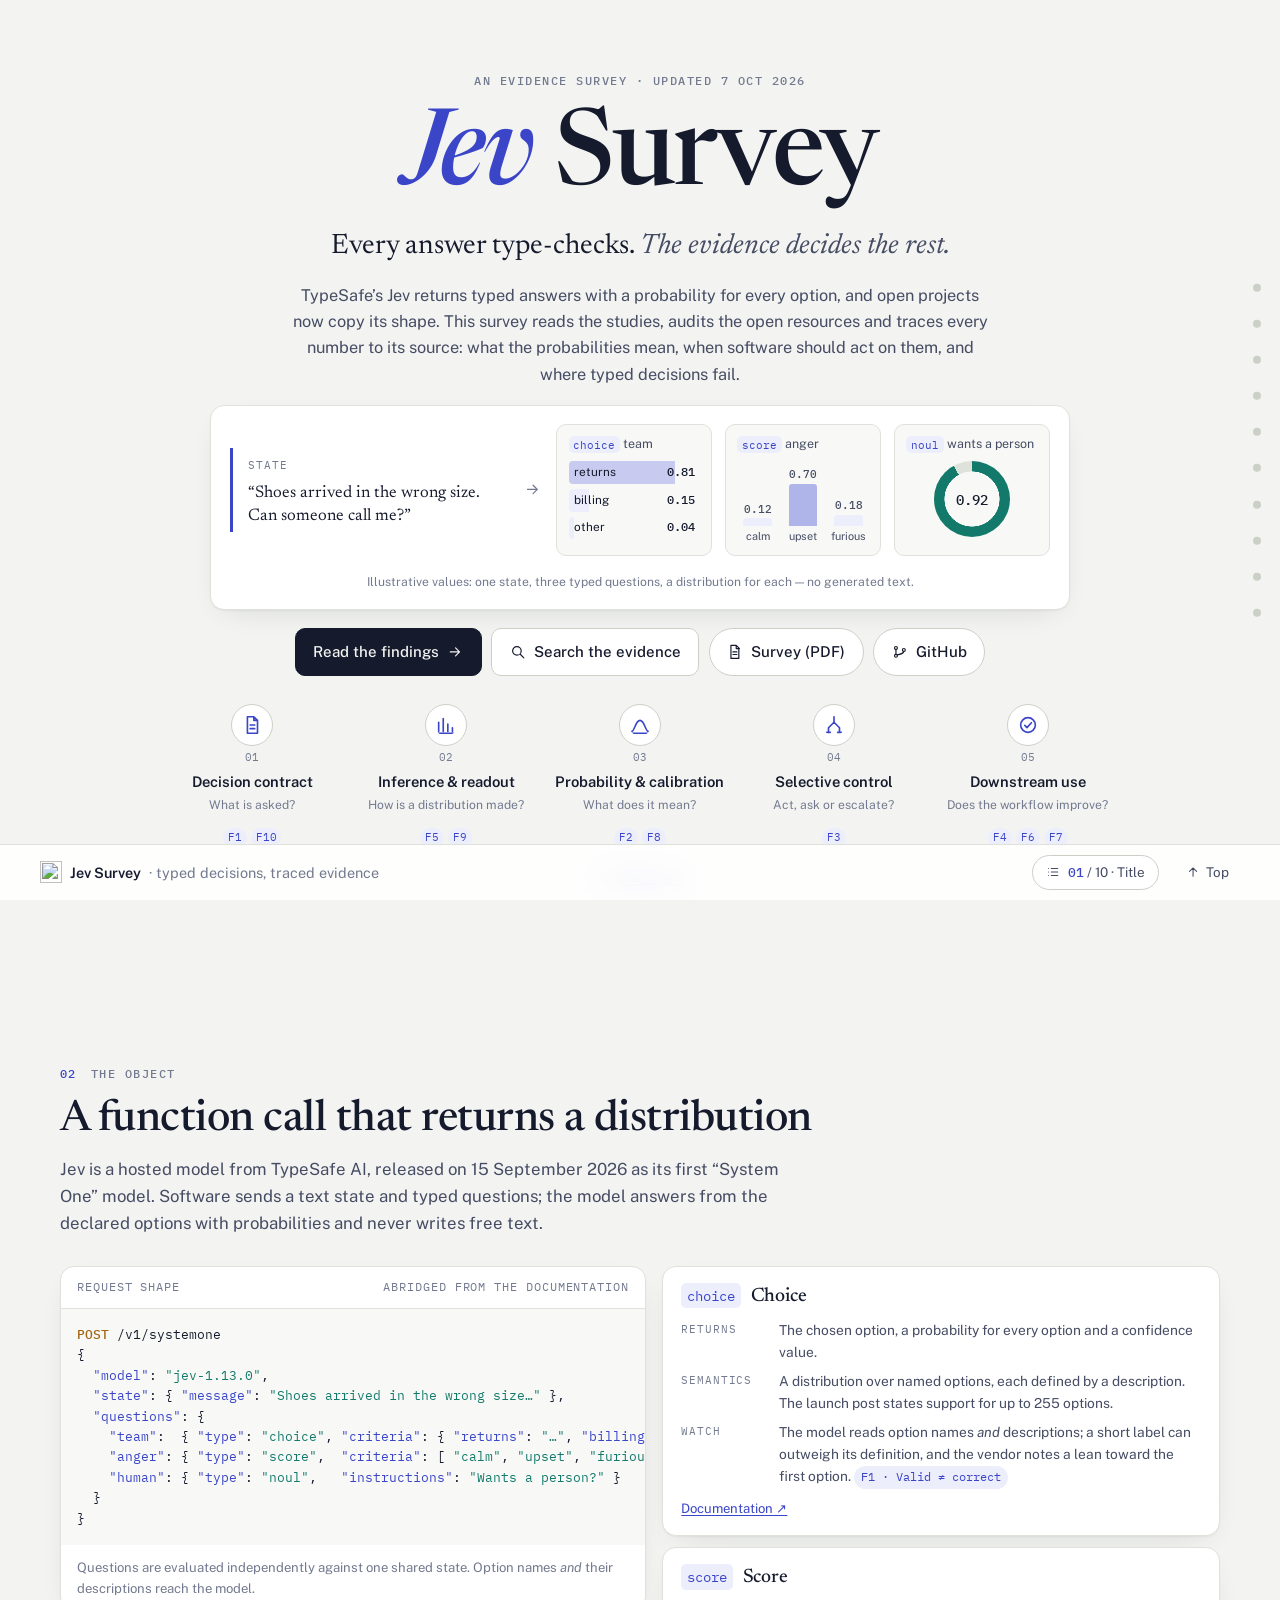
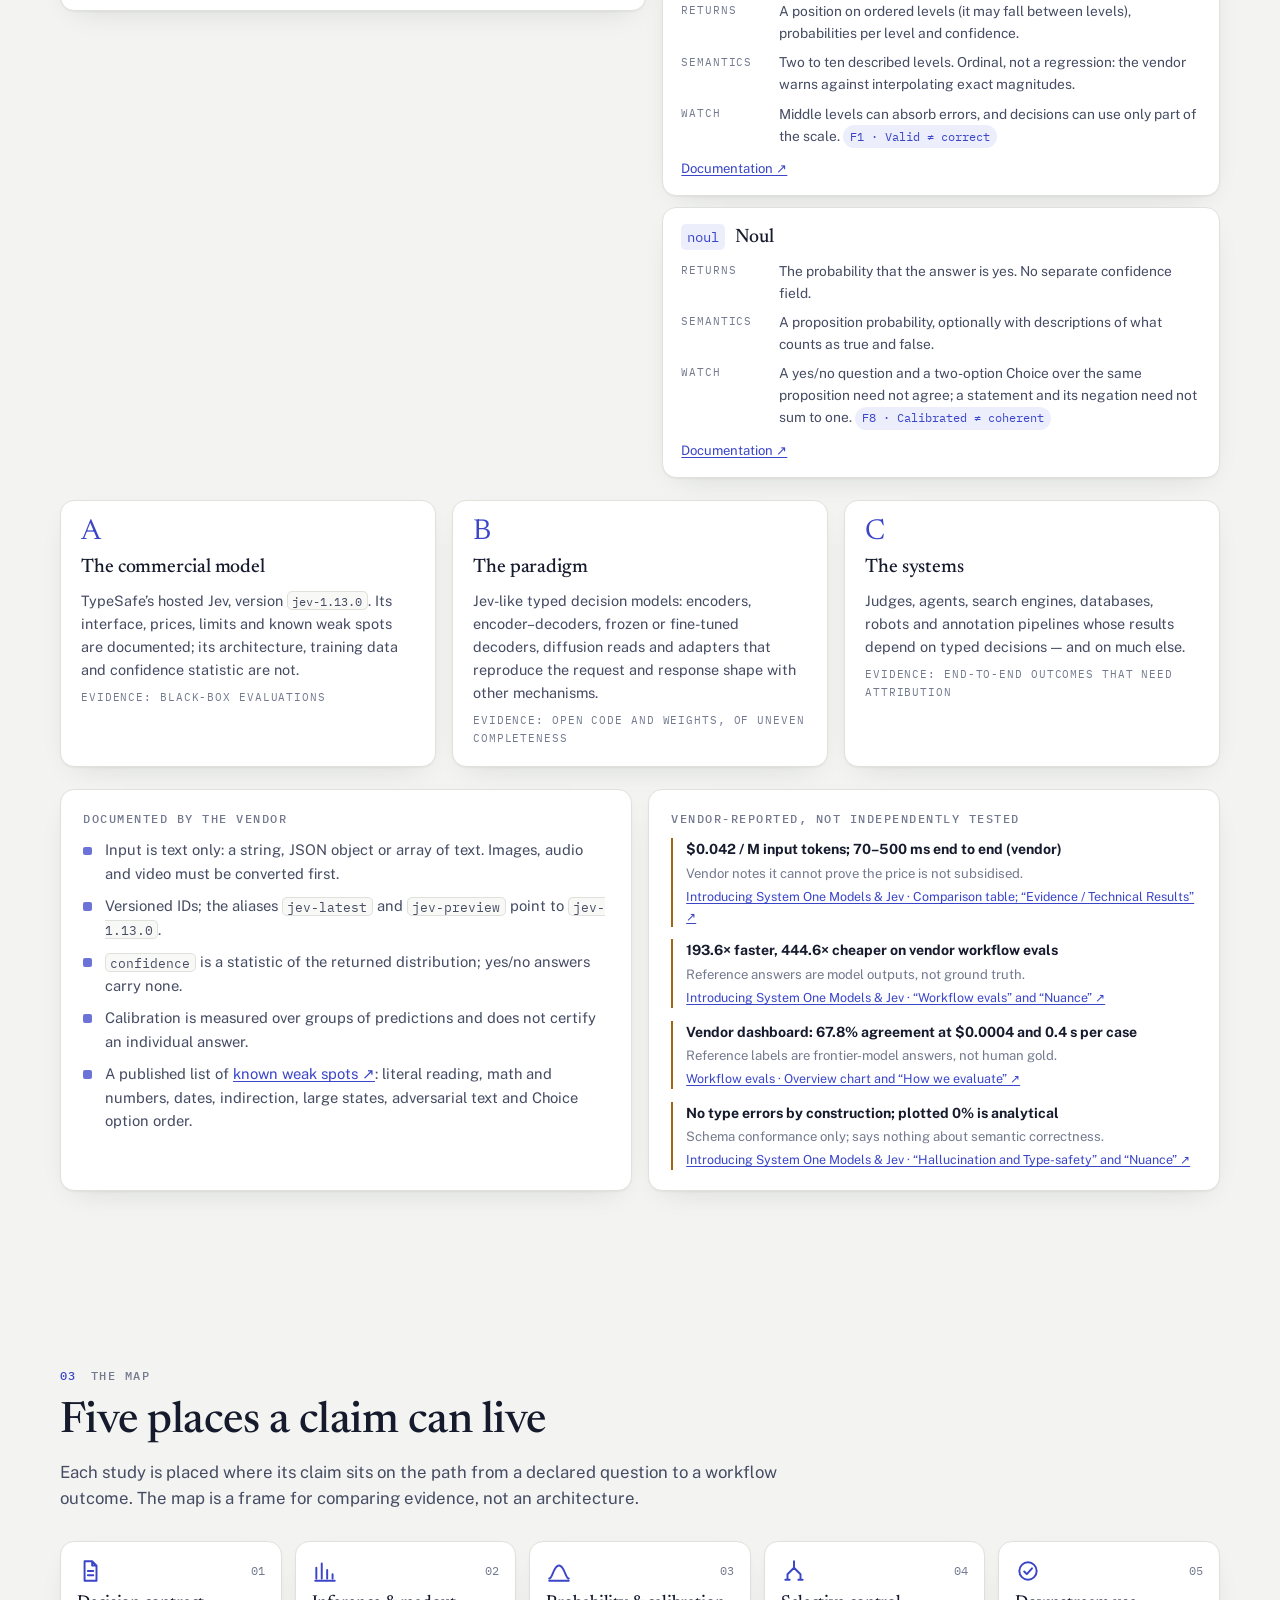
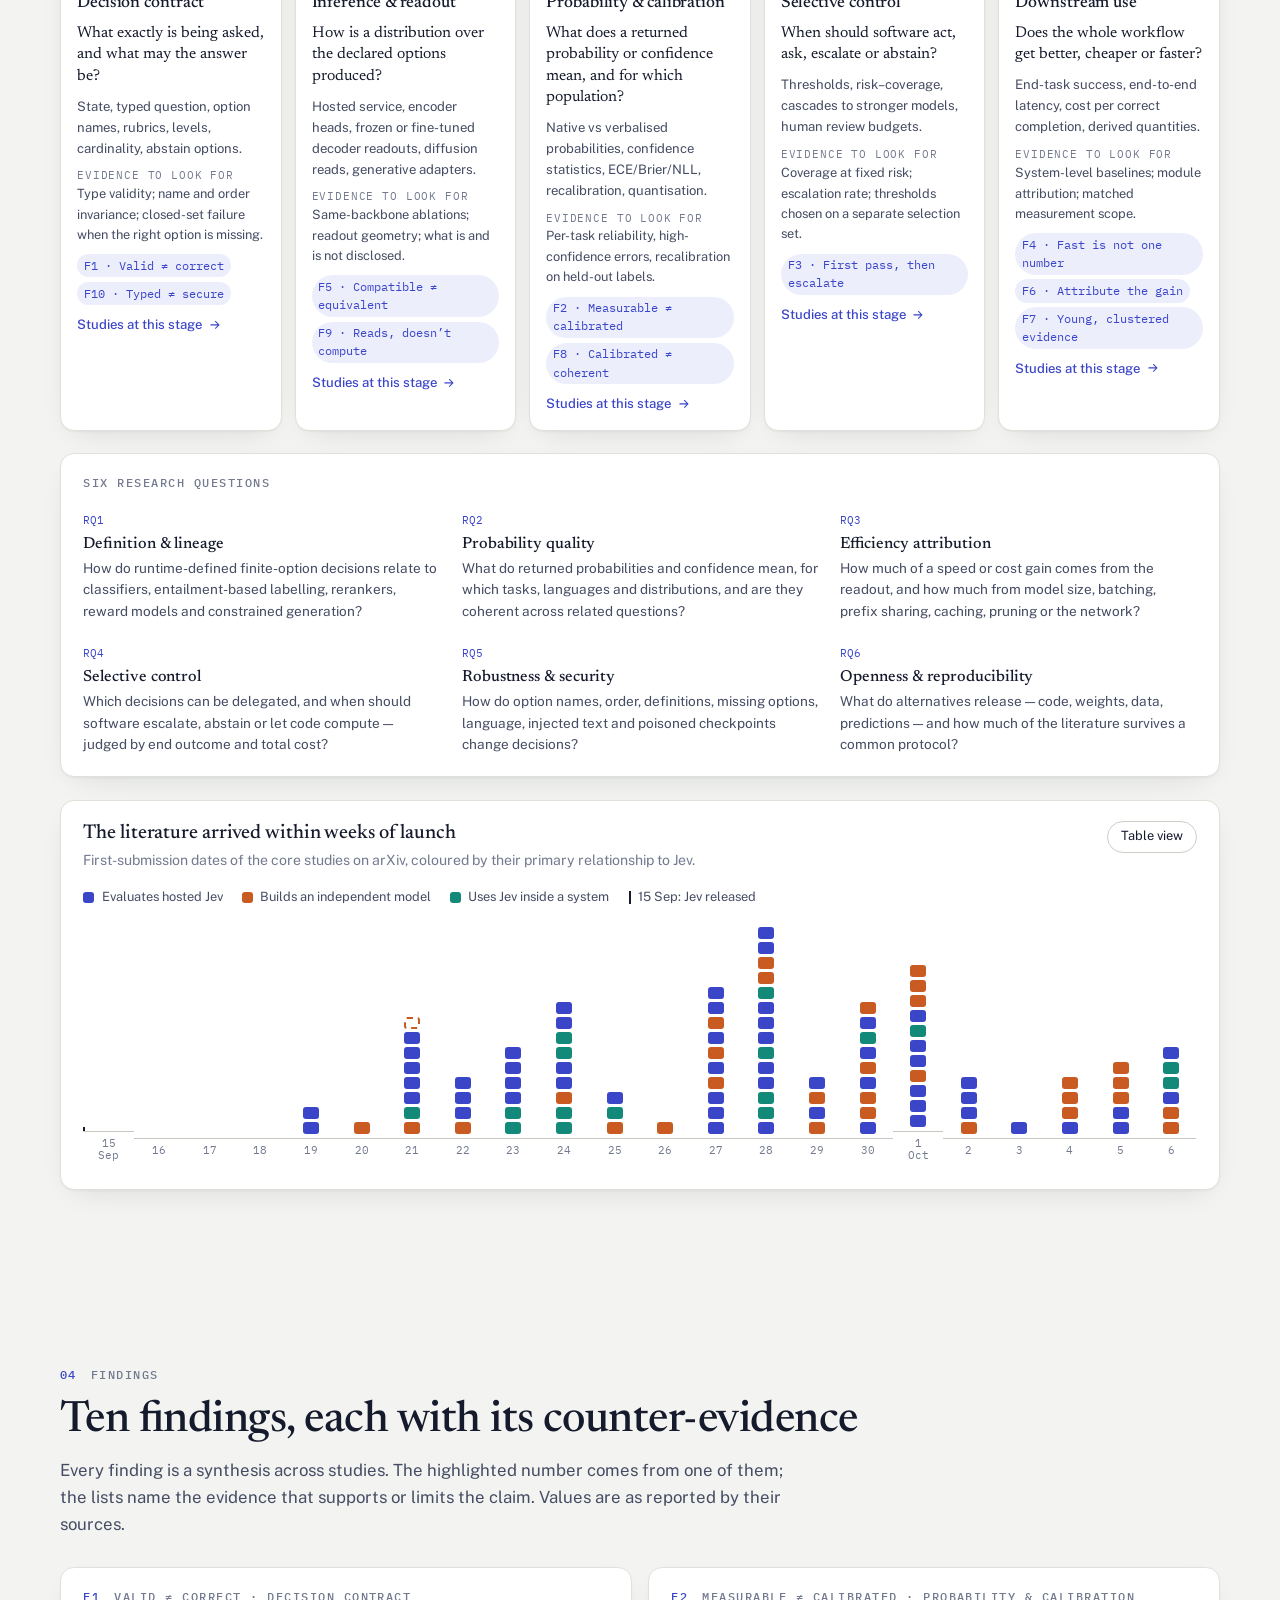
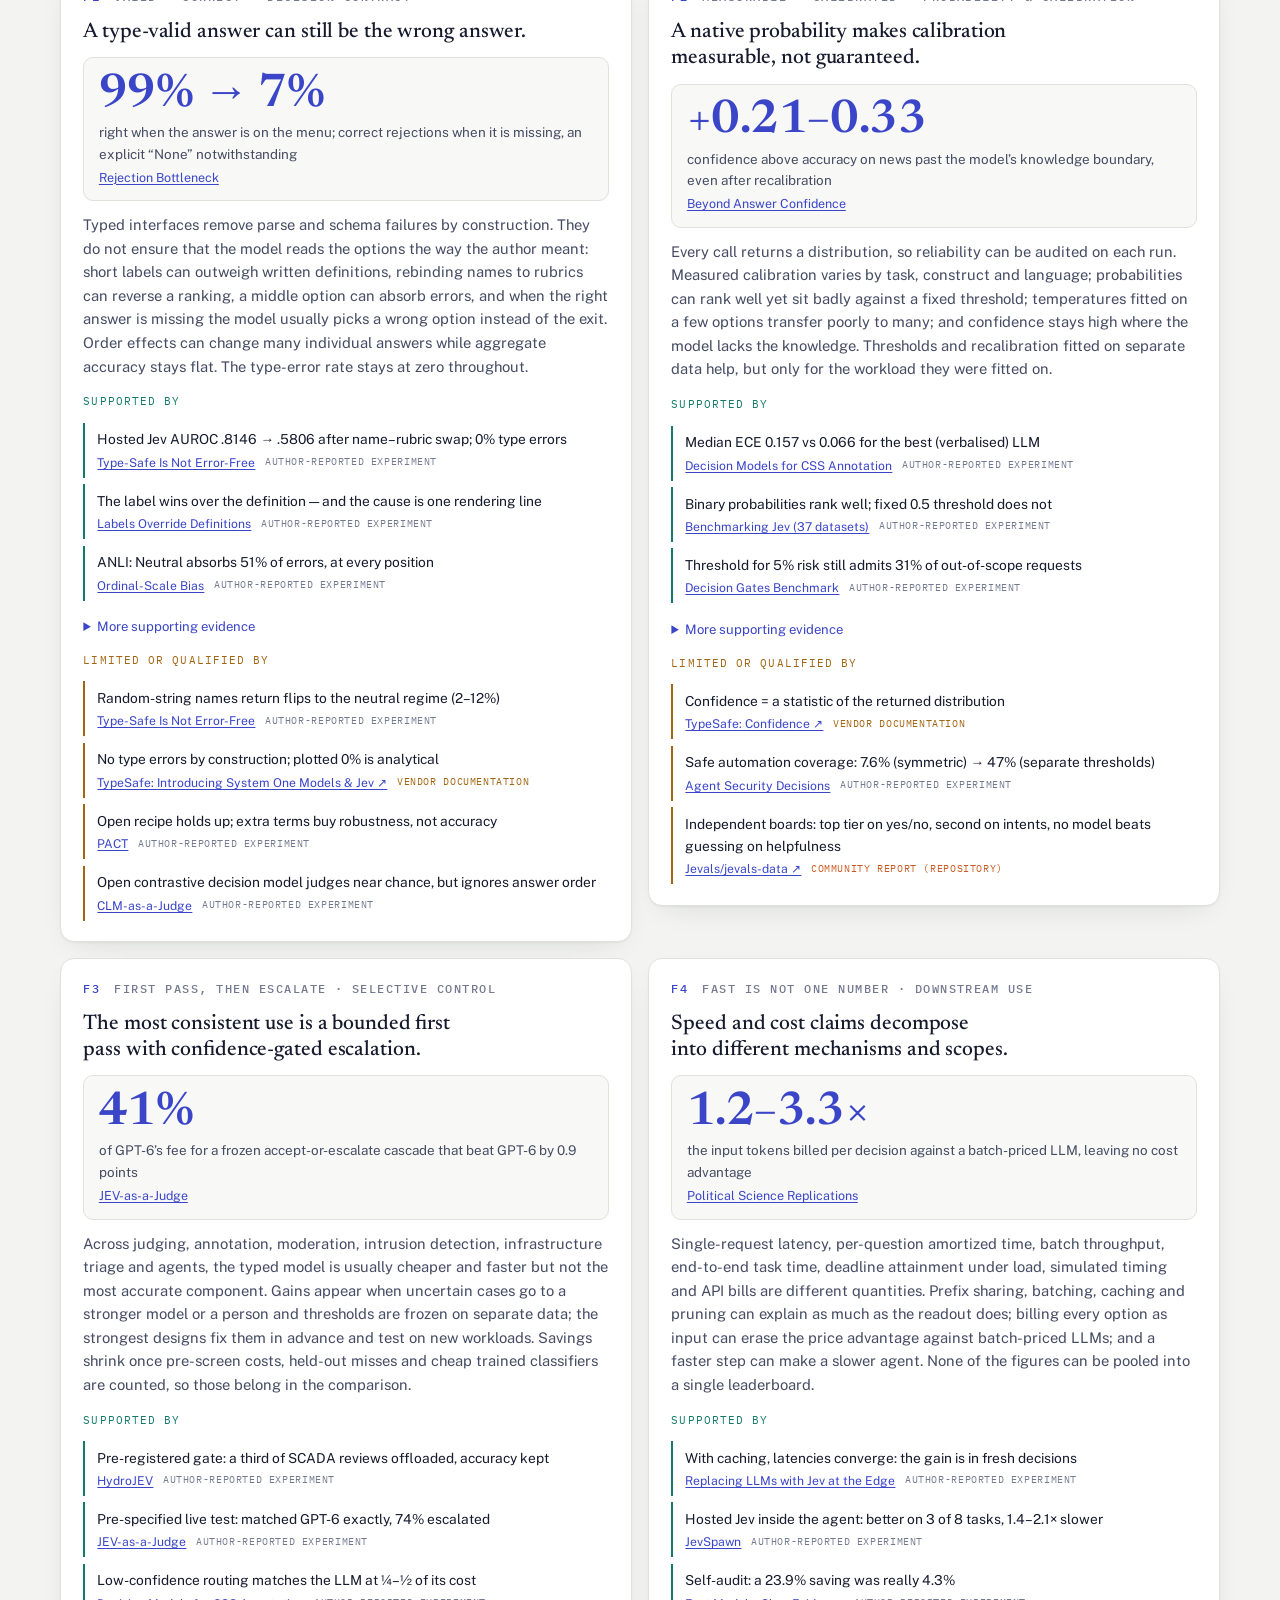
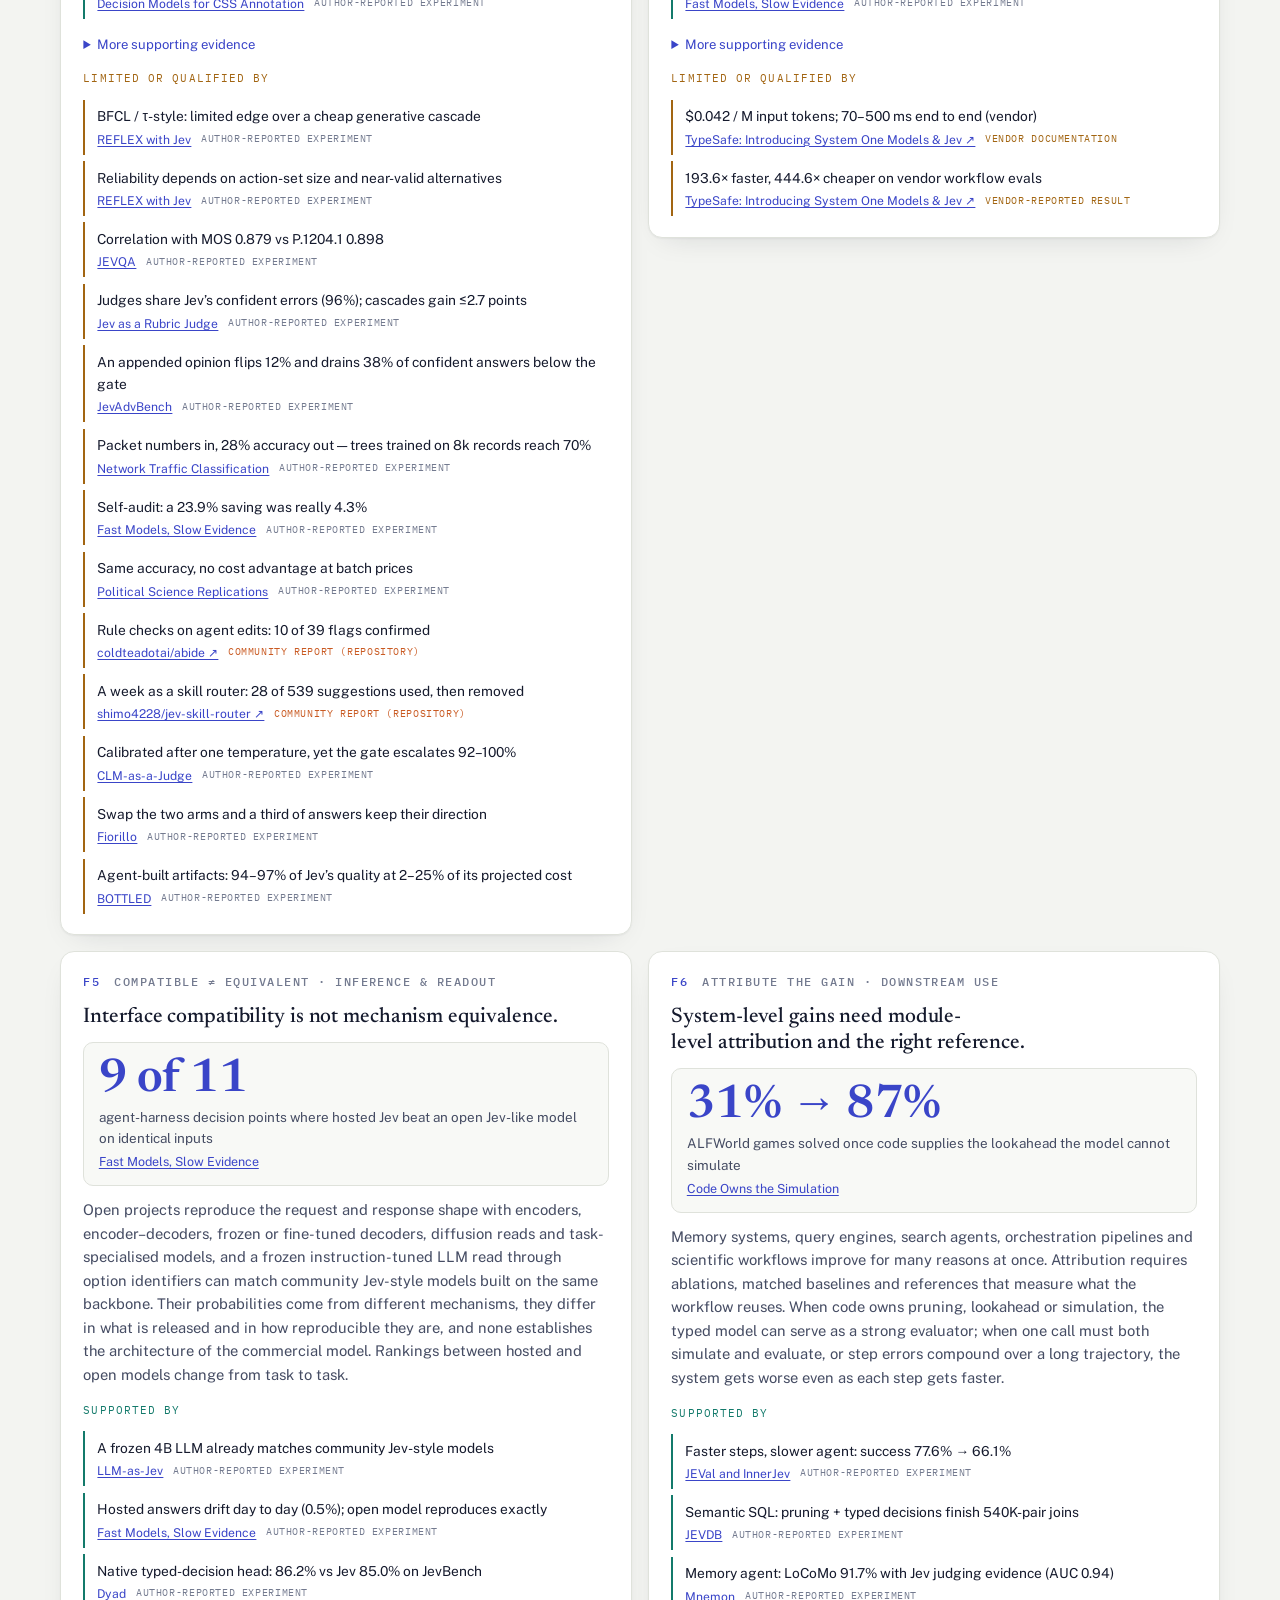
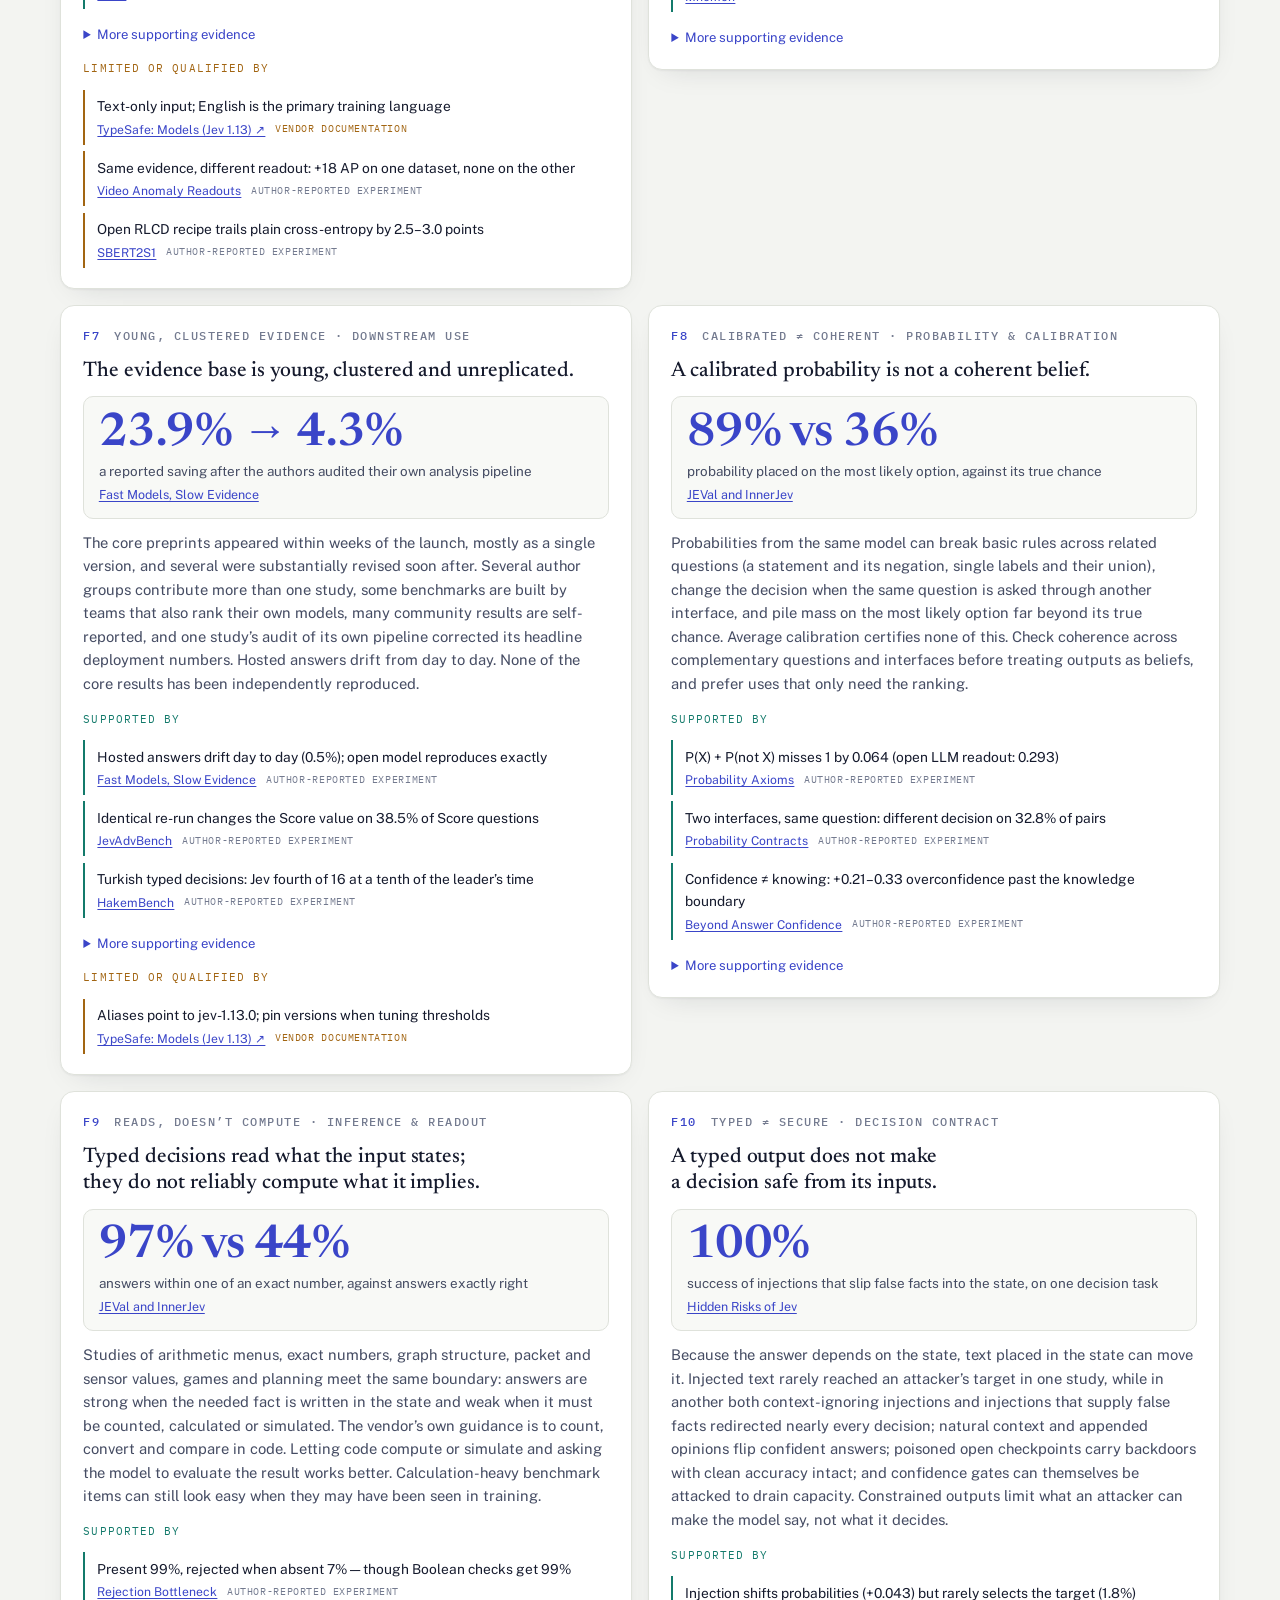
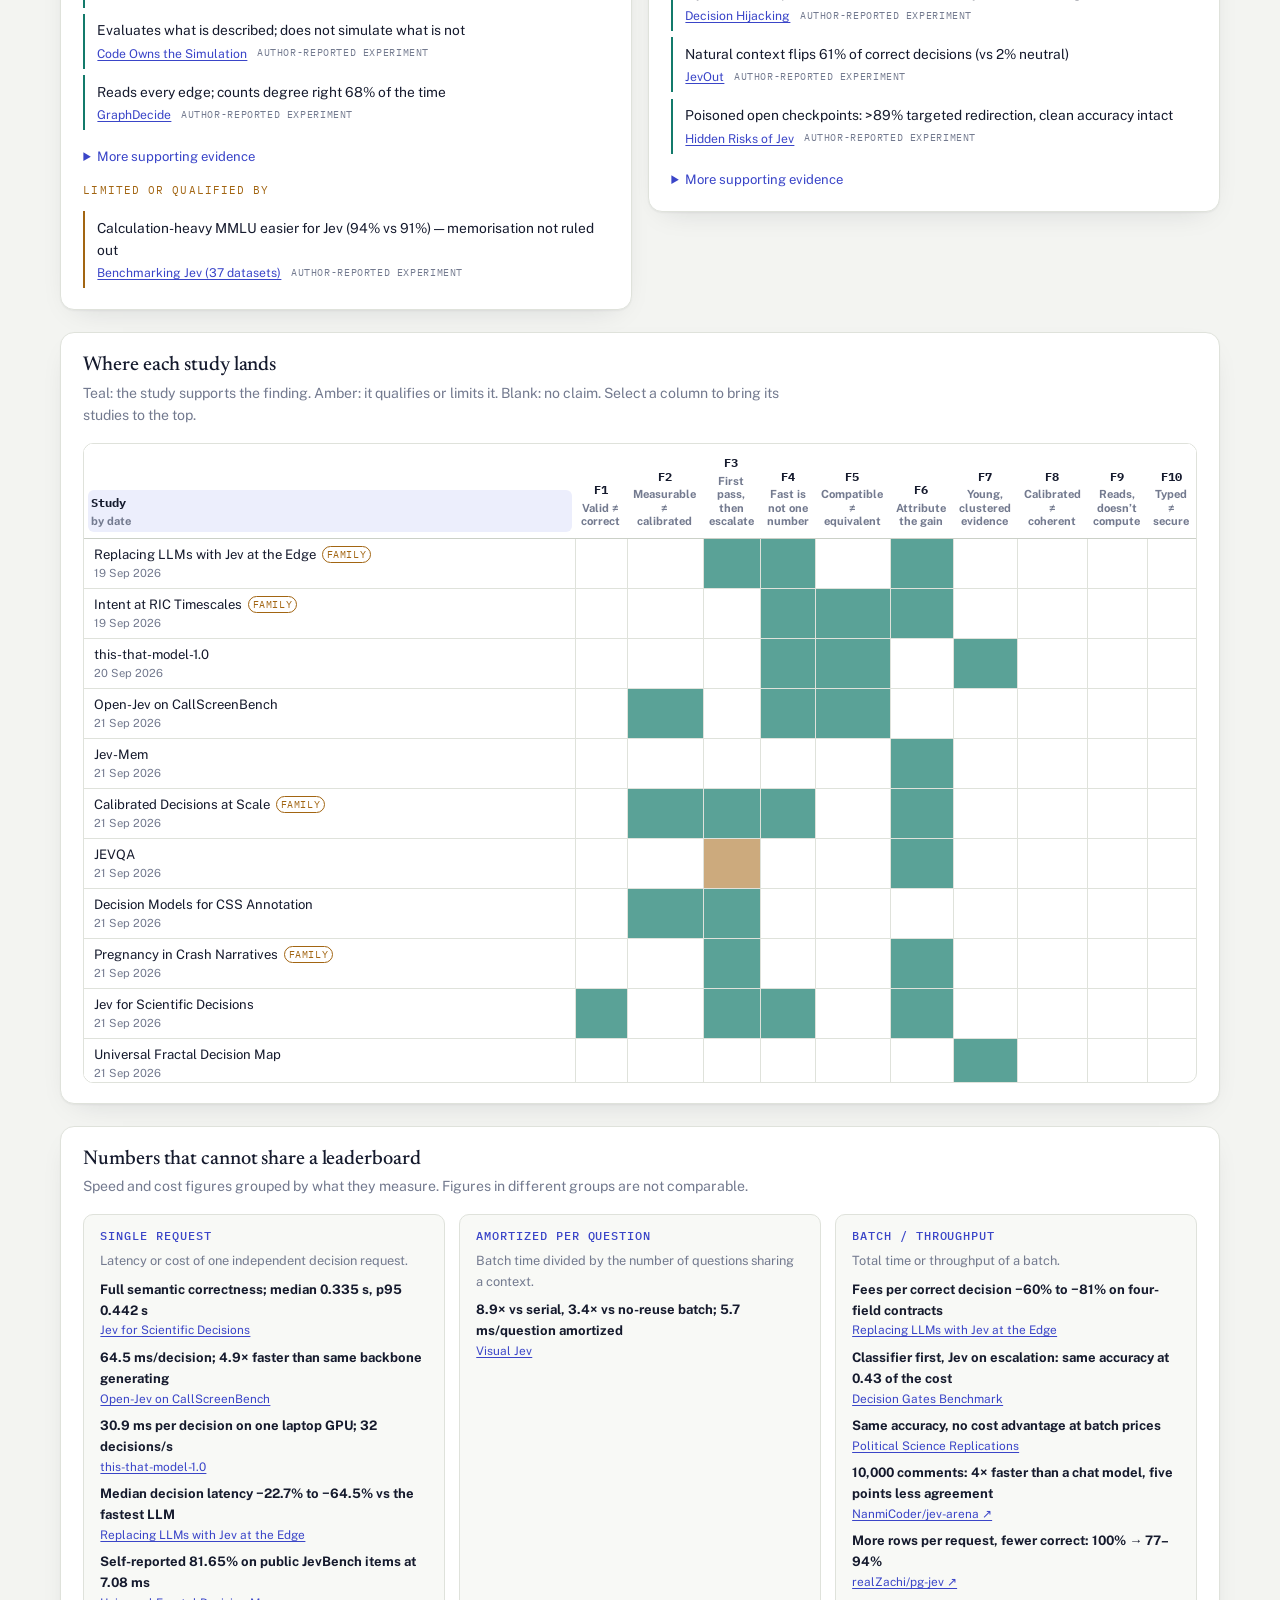
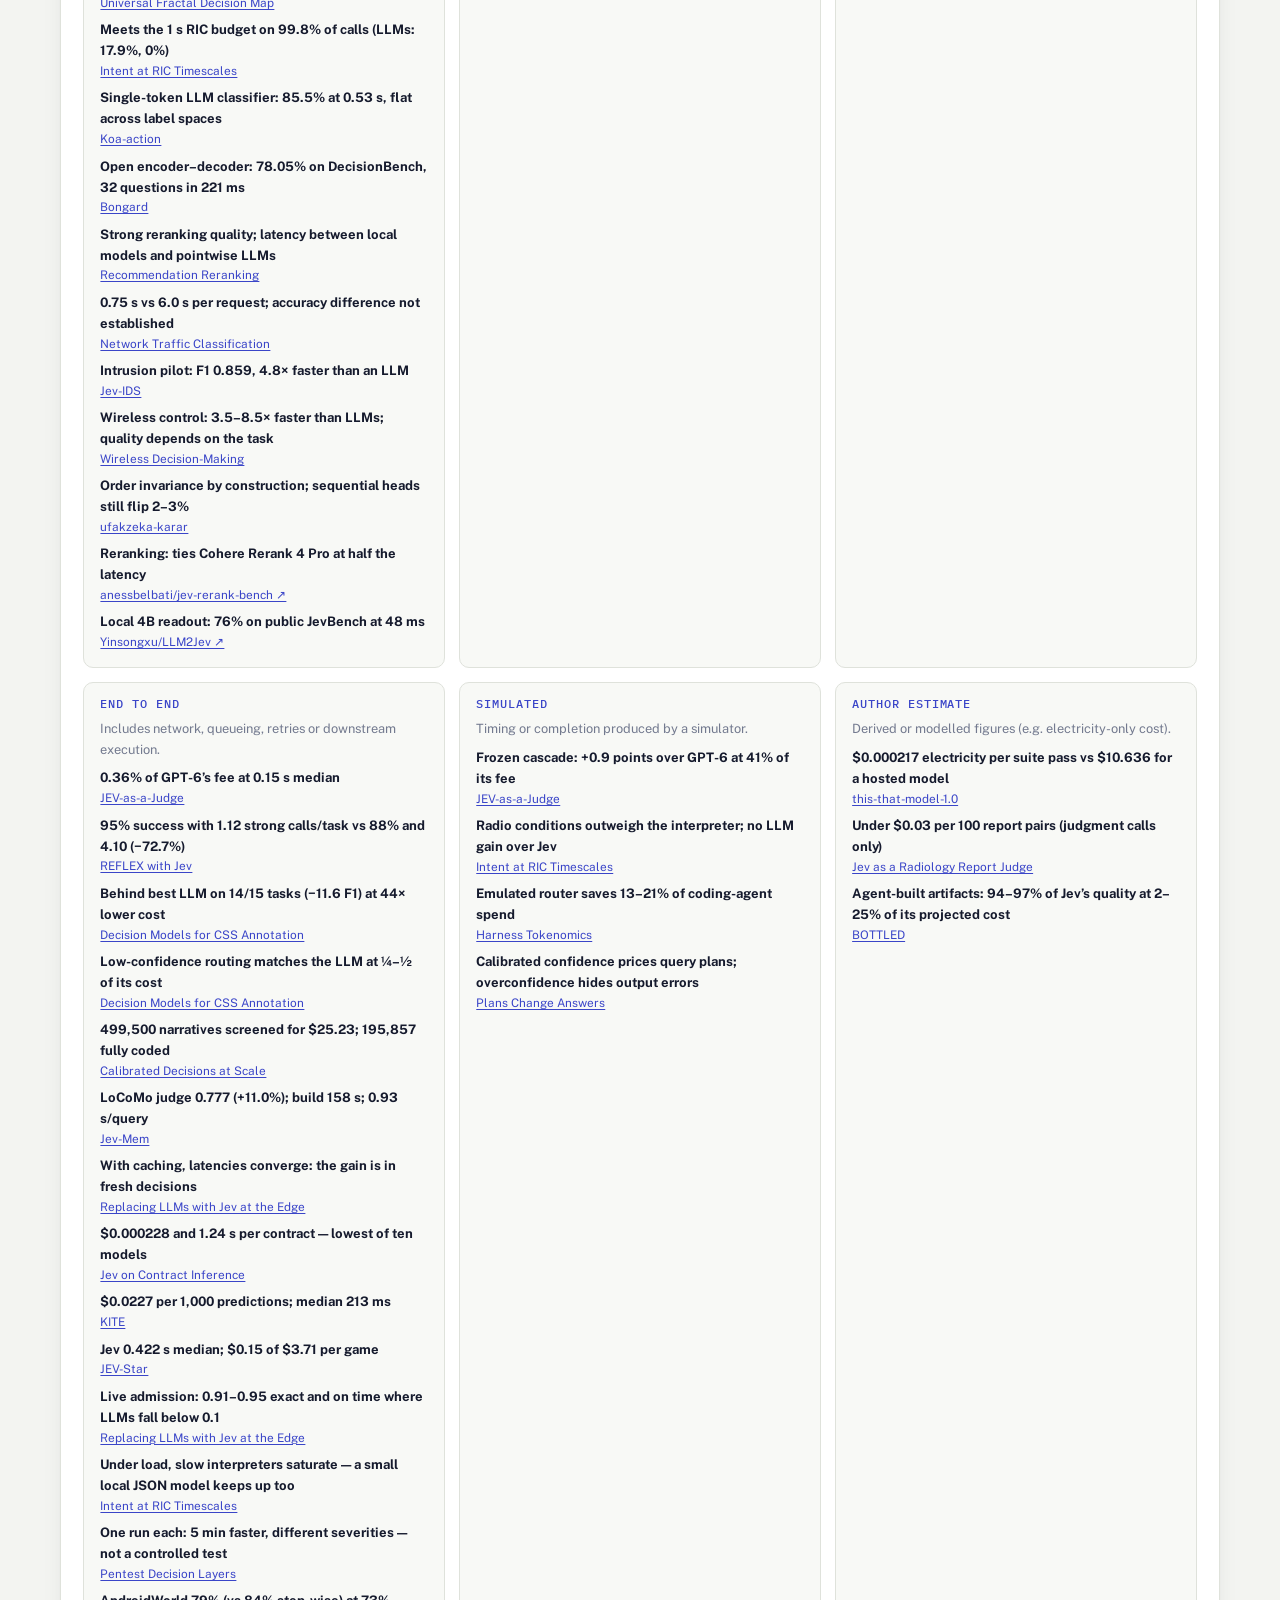
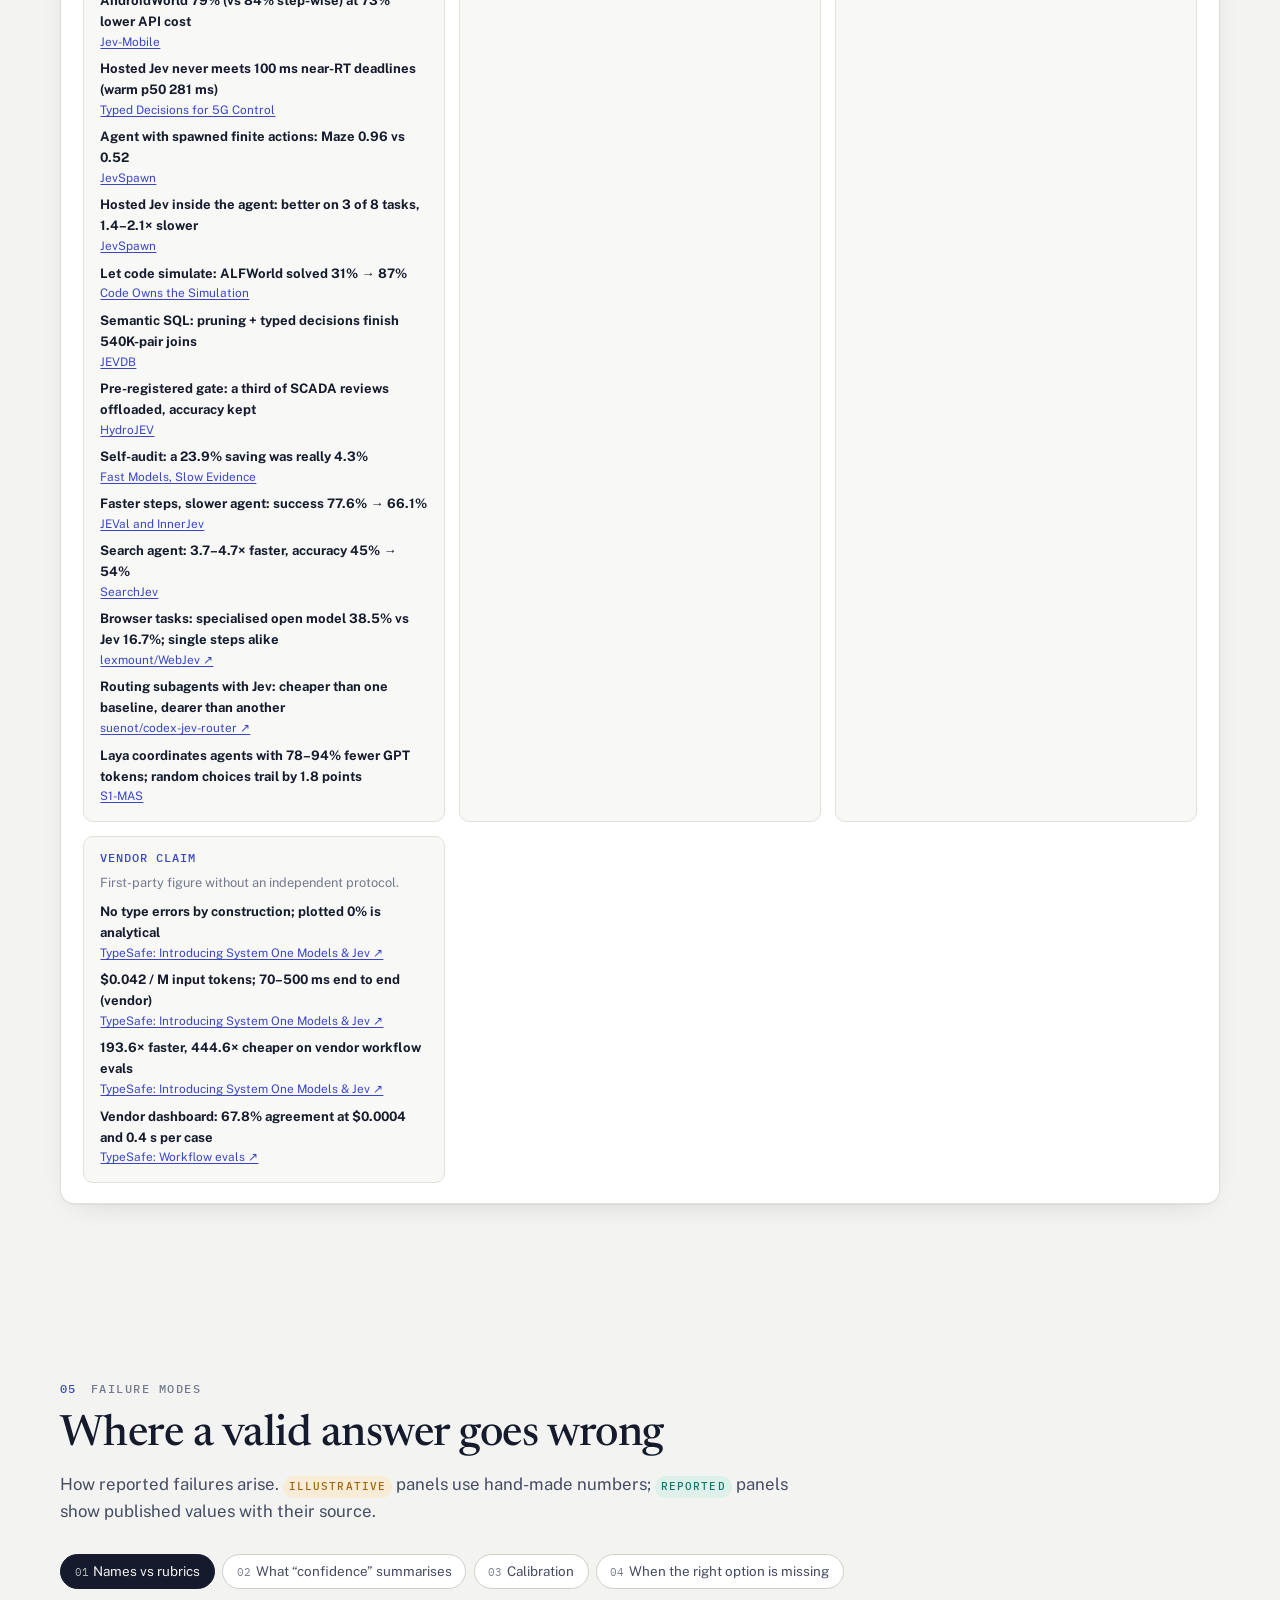
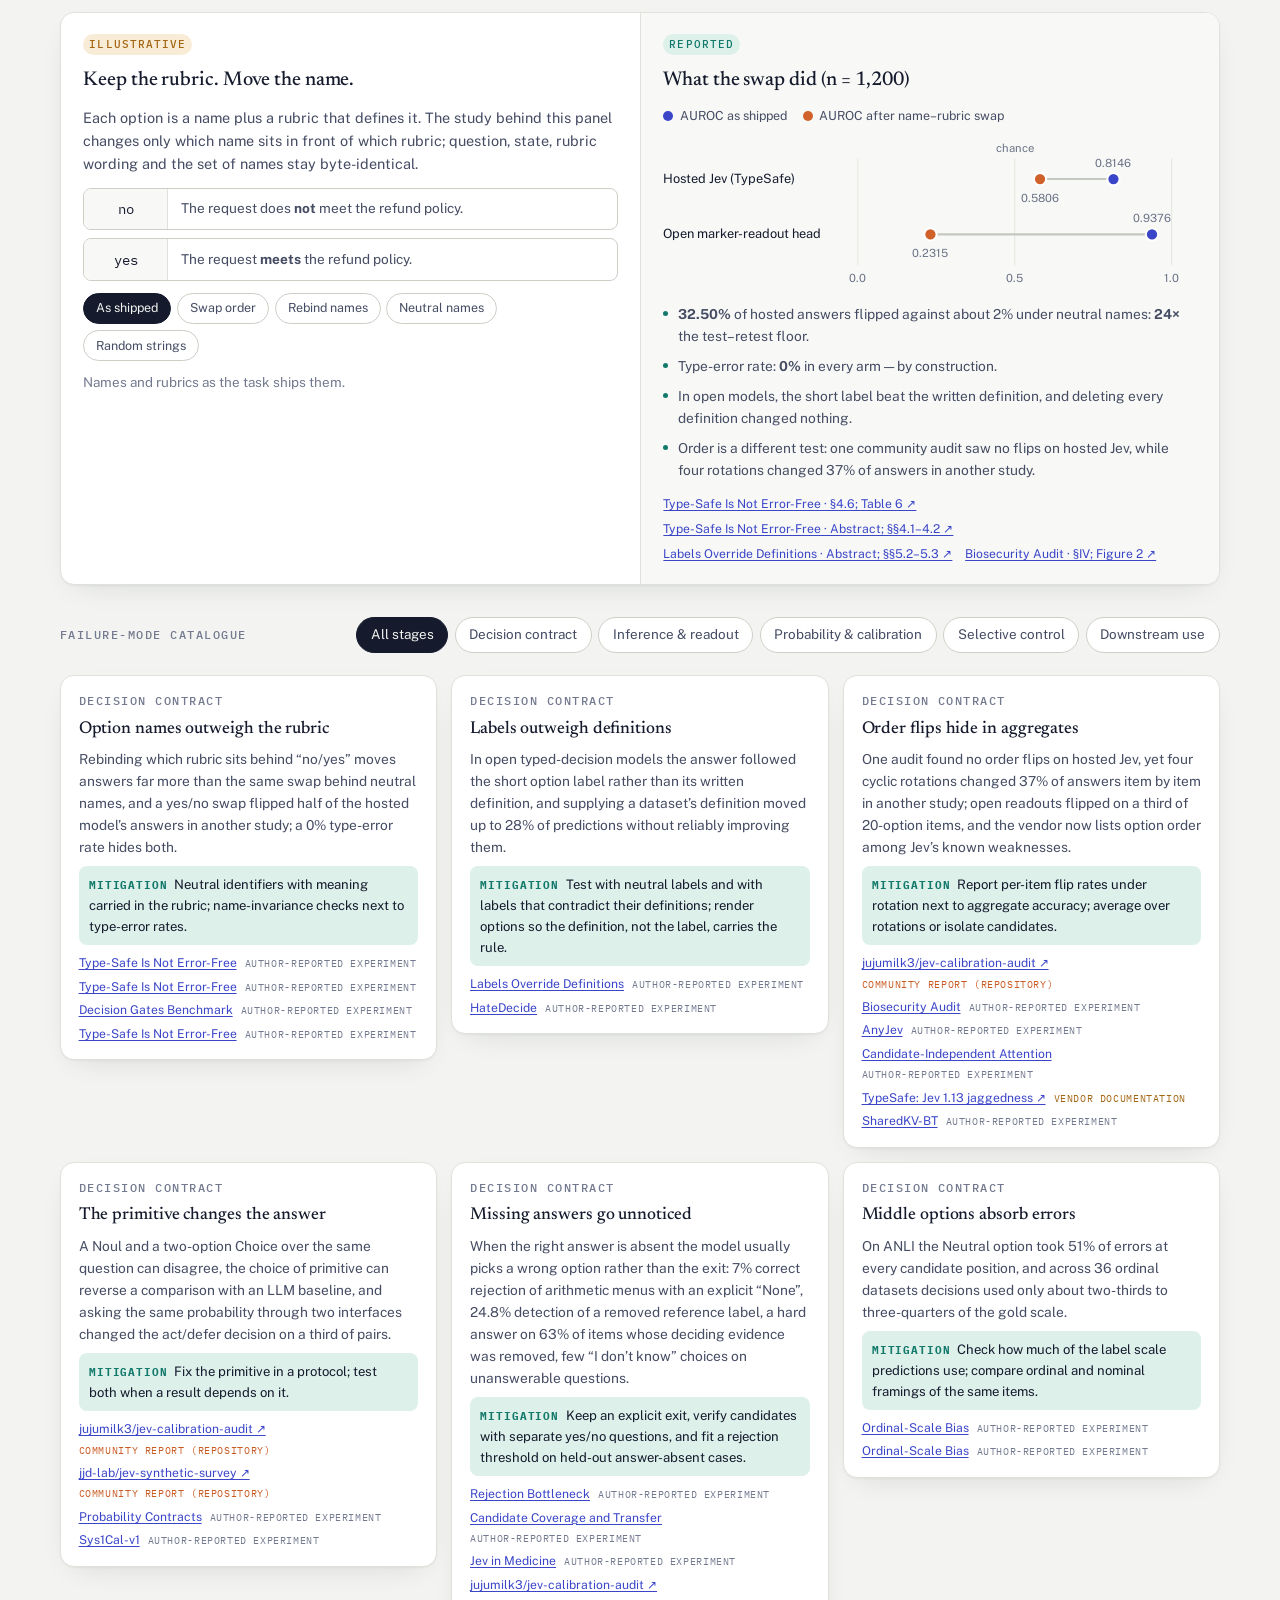
==== commit 92aa2469: "Add madewithjev open alternatives catalogue to Related reviews and catalogues" ====
--- a/index.html
+++ b/index.html
@@ -718,7 +718,7 @@
 <article class="card pad"><h3>Data</h3><ul class="dl-list"><li><a href="data/references.bib" download>references.bib</a></li><li><a href="data/exports/papers.csv" download>papers.csv</a></li><li><a href="data/exports/claims.csv" download>claims.csv</a></li><li><a href="data/exports/repositories.csv" download>repositories.csv</a></li><li><a href="data/search-runs.json">search log (JSON)</a></li></ul><p class="fine">Code under the MIT License; text, figures and data under CC BY 4.0.</p></article></div>
         <figure class="card pad related-figure" aria-labelledby="related-title">
           <figcaption class="viz-head"><div><h3 id="related-title">Related reviews and catalogues</h3><p>What each one covers, as stated in its own text. A blank cell means the property is not described there.</p></div></figcaption>
-          <div class="table-scroll" tabindex="0" role="region" aria-label="Comparison with related reviews"><table class="rel-table"><thead><tr><th scope="col">Review or catalogue</th><th scope="col">Scope</th><th scope="col">Unit of analysis</th><th scope="col">What is recorded</th><th scope="col">Released material</th><th scope="col">Versioning</th></tr></thead><tbody><tr class="is-this"><th scope="row">This survey</th><td>Studies, repositories and vendor documents on Jev and Jev-like models, 15 Sep 2026 to 7 Oct 2026</td><td>Studies, evidence records, repositories</td><td>Claim-level evidence with locators, sample sizes and versions; openness field by field; failure modes</td><td>JSON, CSV, BibTeX, website, manuscript</td><td>Dated, versioned releases</td></tr><tr><th scope="row"><a href="https://github.com/youzizzz1028/Awesome-Jev/blob/f3703012b0034eefe0d59936c44cd33ea11b2990/paper/main.tex" target="_blank" rel="noopener noreferrer">Decisions, Not Tokens ↗</a><span>Working draft on GitHub</span></th><td>Machine-native decision models, from classical classifiers to Jev</td><td>Literature</td><td>Narrative survey of the model class</td><td>Manuscript source on GitHub</td><td>Working draft dated 21 Sep 2026</td></tr><tr><th scope="row"><a href="https://arxiv.org/abs/2609.32160v1" target="_blank" rel="noopener noreferrer">Typed Decision Models: An Early Evidence Audit ↗</a><span>arXiv preprint</span></th><td>28 papers posted 19–24 September 2026</td><td>Papers</td><td>Recurring weaknesses of the early studies; a 14-item evaluation checklist</td><td>Per-paper corpus sheet (arXiv ancillary file)</td><td>arXiv v1</td></tr><tr><th scope="row"><a href="https://arxiv.org/abs/2610.06425v1" target="_blank" rel="noopener noreferrer">SoK: Semantic Decision Engines in Network Control Loops ↗</a><span>arXiv preprint</span></th><td>139 paper families on semantic decision engines in network control loops</td><td>Paper families</td><td>Classification by decision interface, execution path and check ownership; a minimum reporting record</td><td>Paper</td><td>arXiv v1</td></tr><tr><th scope="row"><a href="https://github.com/OmniJev/awesome-jev-gallery" target="_blank" rel="noopener noreferrer">OmniJev / awesome-jev-gallery ↗</a><span>Curated list on GitHub</span></th><td>Open models, projects, benchmarks, commentary and context around Jev</td><td>Repositories, posts and papers</td><td>One-line descriptions with links</td><td>README list</td><td>Continuously edited</td></tr><tr><th scope="row"><a href="https://github.com/OmniJev/awesome-jev-papers" target="_blank" rel="noopener noreferrer">OmniJev / awesome-jev-papers ↗</a><span>Curated list on GitHub</span></th><td>Research papers on Jev and open models built in its shape</td><td>Papers</td><td>Thematic list with links</td><td>README list</td><td>Continuously edited</td></tr></tbody></table></div>
+          <div class="table-scroll" tabindex="0" role="region" aria-label="Comparison with related reviews"><table class="rel-table"><thead><tr><th scope="col">Review or catalogue</th><th scope="col">Scope</th><th scope="col">Unit of analysis</th><th scope="col">What is recorded</th><th scope="col">Released material</th><th scope="col">Versioning</th></tr></thead><tbody><tr class="is-this"><th scope="row">This survey</th><td>Studies, repositories and vendor documents on Jev and Jev-like models, 15 Sep 2026 to 7 Oct 2026</td><td>Studies, evidence records, repositories</td><td>Claim-level evidence with locators, sample sizes and versions; openness field by field; failure modes</td><td>JSON, CSV, BibTeX, website, manuscript</td><td>Dated, versioned releases</td></tr><tr><th scope="row"><a href="https://github.com/youzizzz1028/Awesome-Jev/blob/f3703012b0034eefe0d59936c44cd33ea11b2990/paper/main.tex" target="_blank" rel="noopener noreferrer">Decisions, Not Tokens ↗</a><span>Working draft on GitHub</span></th><td>Machine-native decision models, from classical classifiers to Jev</td><td>Literature</td><td>Narrative survey of the model class</td><td>Manuscript source on GitHub</td><td>Working draft dated 21 Sep 2026</td></tr><tr><th scope="row"><a href="https://arxiv.org/abs/2609.32160v1" target="_blank" rel="noopener noreferrer">Typed Decision Models: An Early Evidence Audit ↗</a><span>arXiv preprint</span></th><td>28 papers posted 19–24 September 2026</td><td>Papers</td><td>Recurring weaknesses of the early studies; a 14-item evaluation checklist</td><td>Per-paper corpus sheet (arXiv ancillary file)</td><td>arXiv v1</td></tr><tr><th scope="row"><a href="https://arxiv.org/abs/2610.06425v1" target="_blank" rel="noopener noreferrer">SoK: Semantic Decision Engines in Network Control Loops ↗</a><span>arXiv preprint</span></th><td>139 paper families on semantic decision engines in network control loops</td><td>Paper families</td><td>Classification by decision interface, execution path and check ownership; a minimum reporting record</td><td>Paper</td><td>arXiv v1</td></tr><tr><th scope="row"><a href="https://github.com/OmniJev/awesome-jev-gallery" target="_blank" rel="noopener noreferrer">OmniJev / awesome-jev-gallery ↗</a><span>Curated list on GitHub</span></th><td>Open models, projects, benchmarks, commentary and context around Jev</td><td>Repositories, posts and papers</td><td>One-line descriptions with links</td><td>README list</td><td>Continuously edited</td></tr><tr><th scope="row"><a href="https://github.com/OmniJev/awesome-jev-papers" target="_blank" rel="noopener noreferrer">OmniJev / awesome-jev-papers ↗</a><span>Curated list on GitHub</span></th><td>Research papers on Jev and open models built in its shape</td><td>Papers</td><td>Thematic list with links</td><td>README list</td><td>Continuously edited</td></tr><tr><th scope="row"><a href="https://madewithjev.com/open-source-jev" target="_blank" rel="noopener noreferrer">Made with Jev / Is Jev open source? ↗</a><span>Web catalogue</span></th><td>54 open models and reproductions that answer typed questions locally</td><td>Models and repositories</td><td>One card per project with its author-published size and speed</td><td>Web page</td><td>Continuously edited</td></tr></tbody></table></div>
         </figure>
         <div class="about-split">
           <div class="card pad news">
